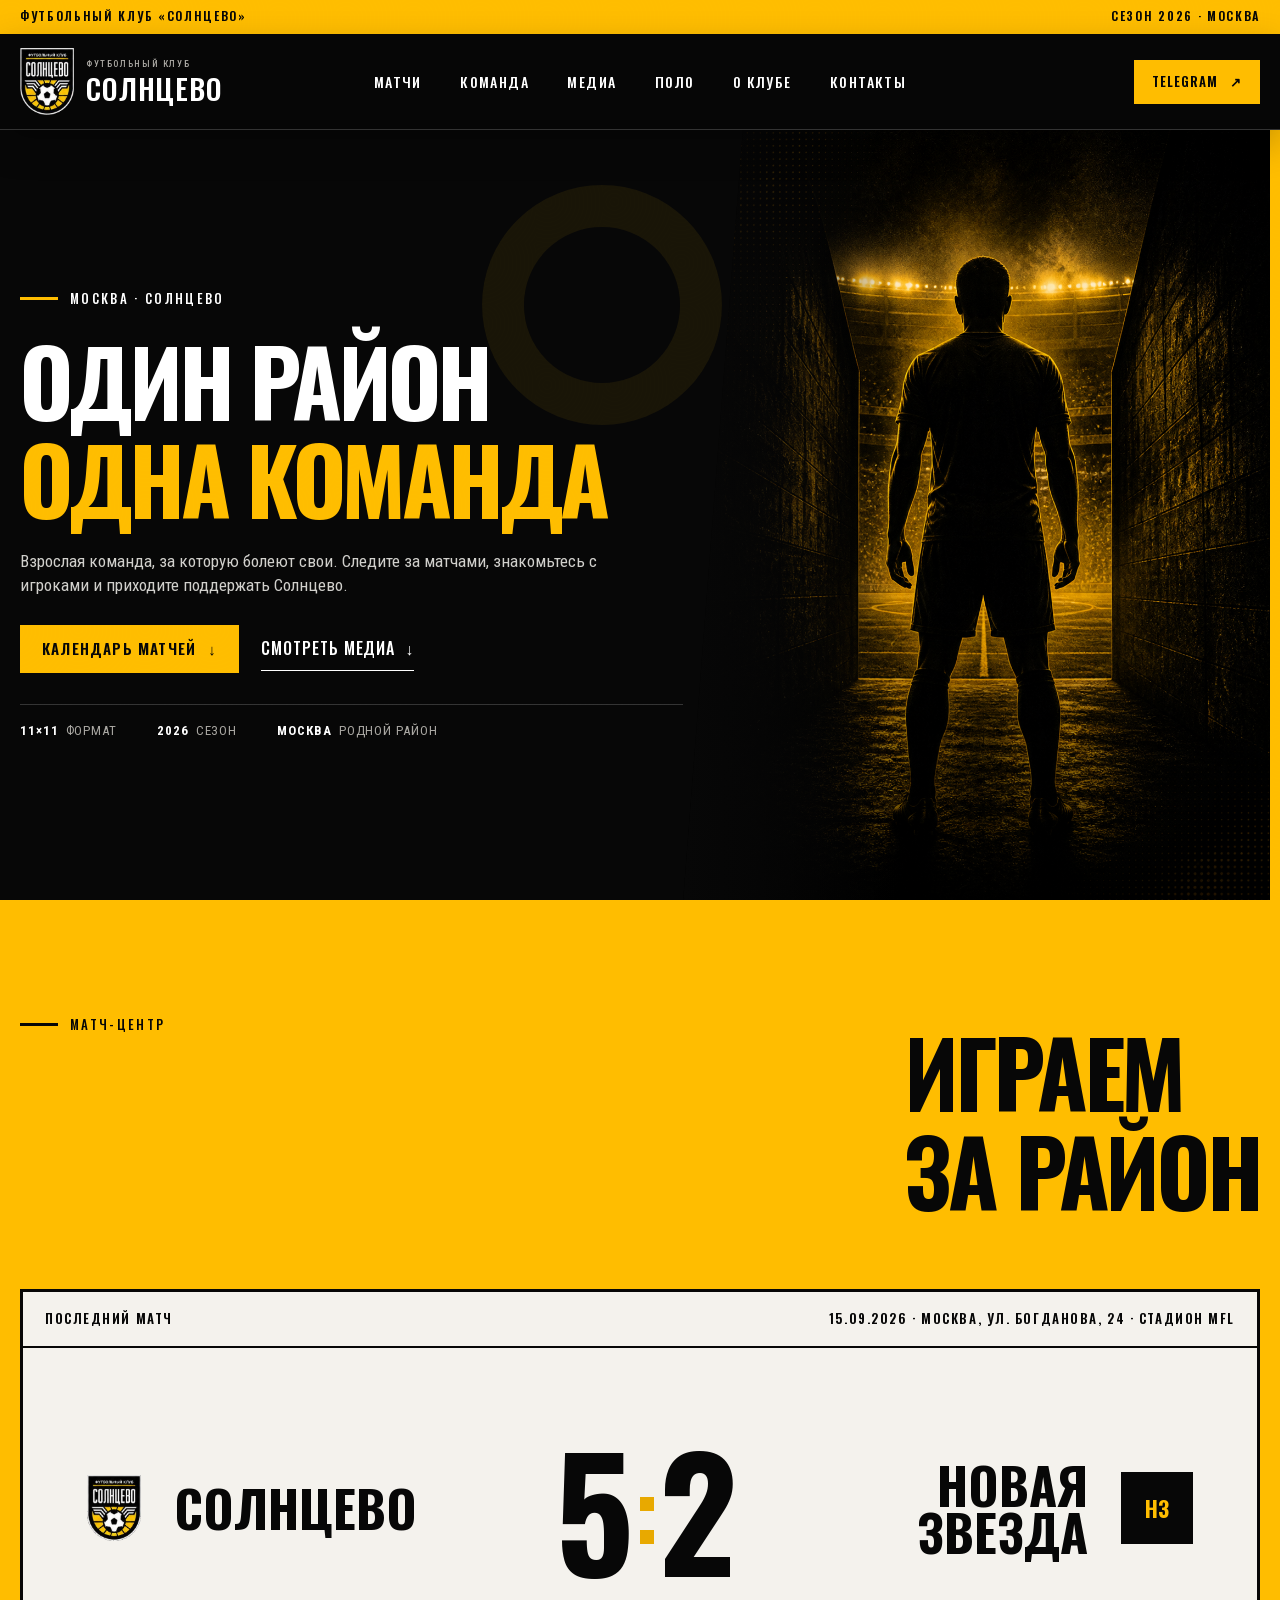
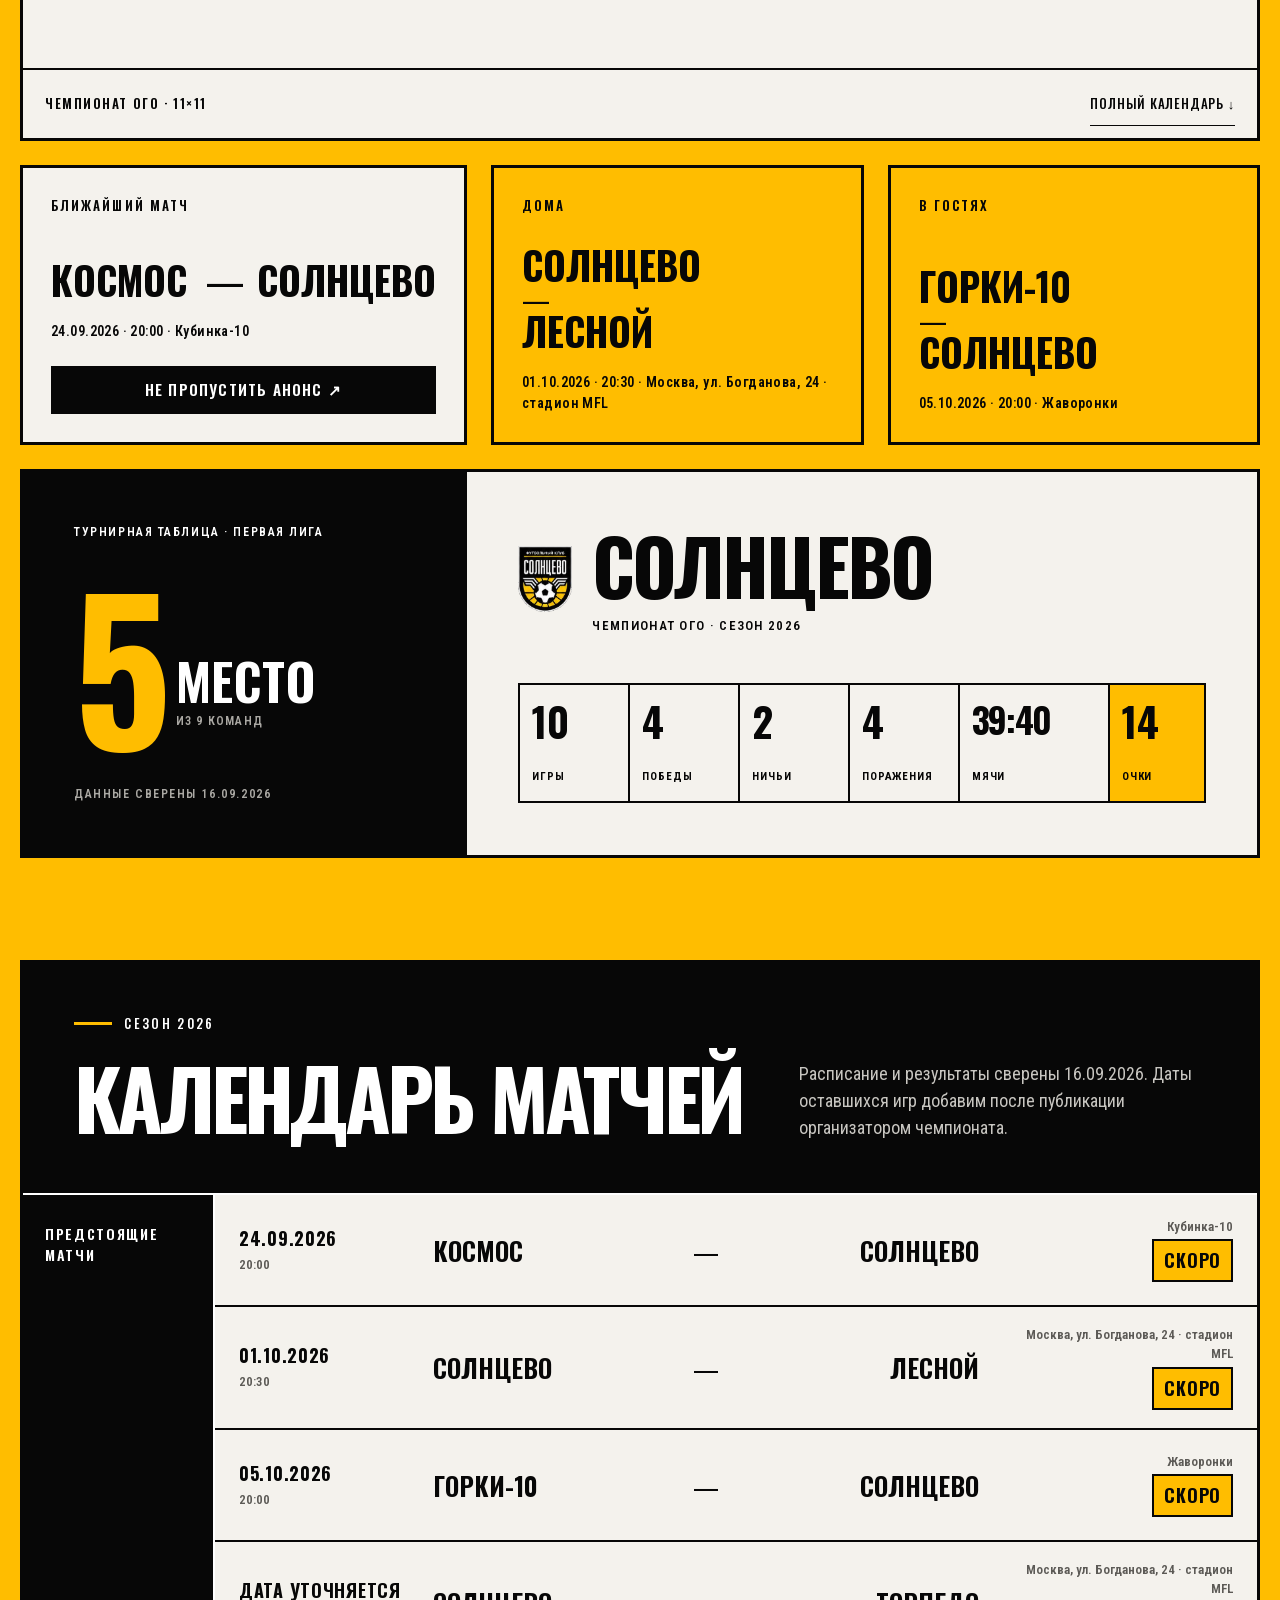
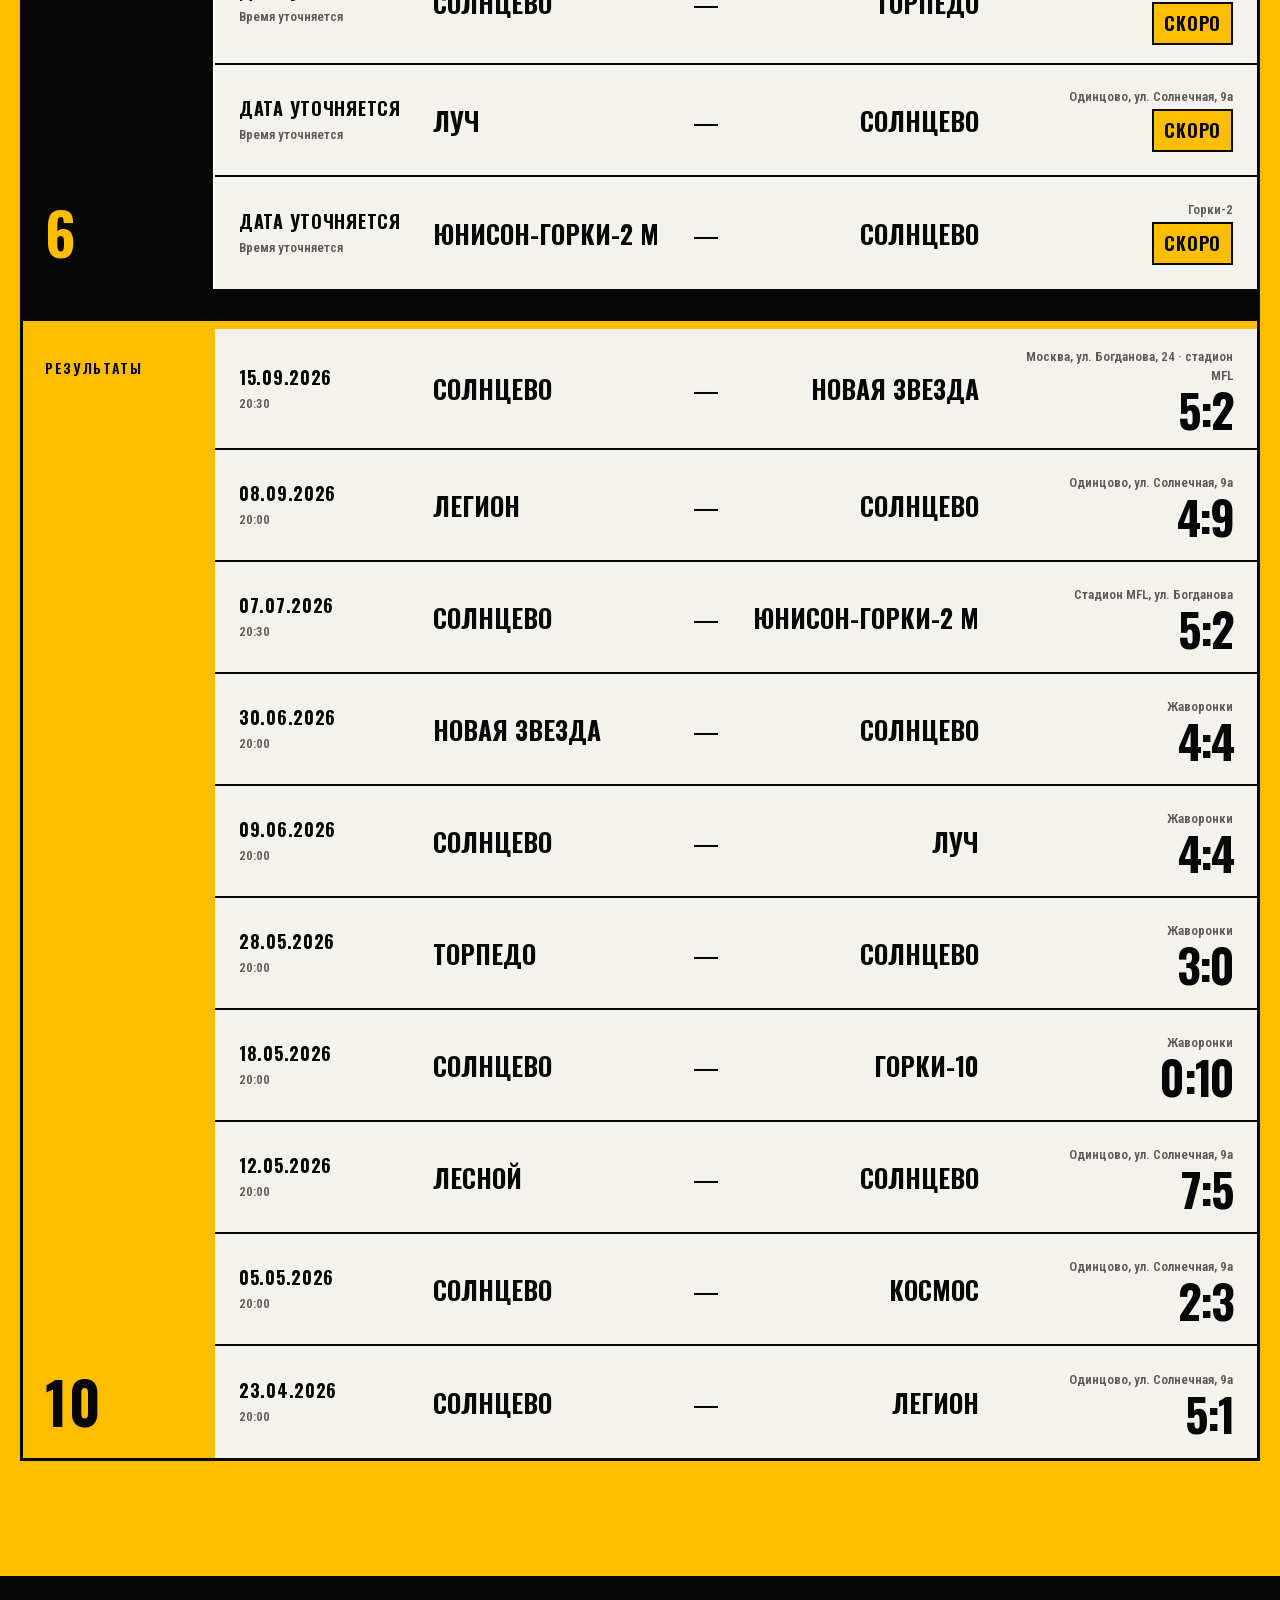
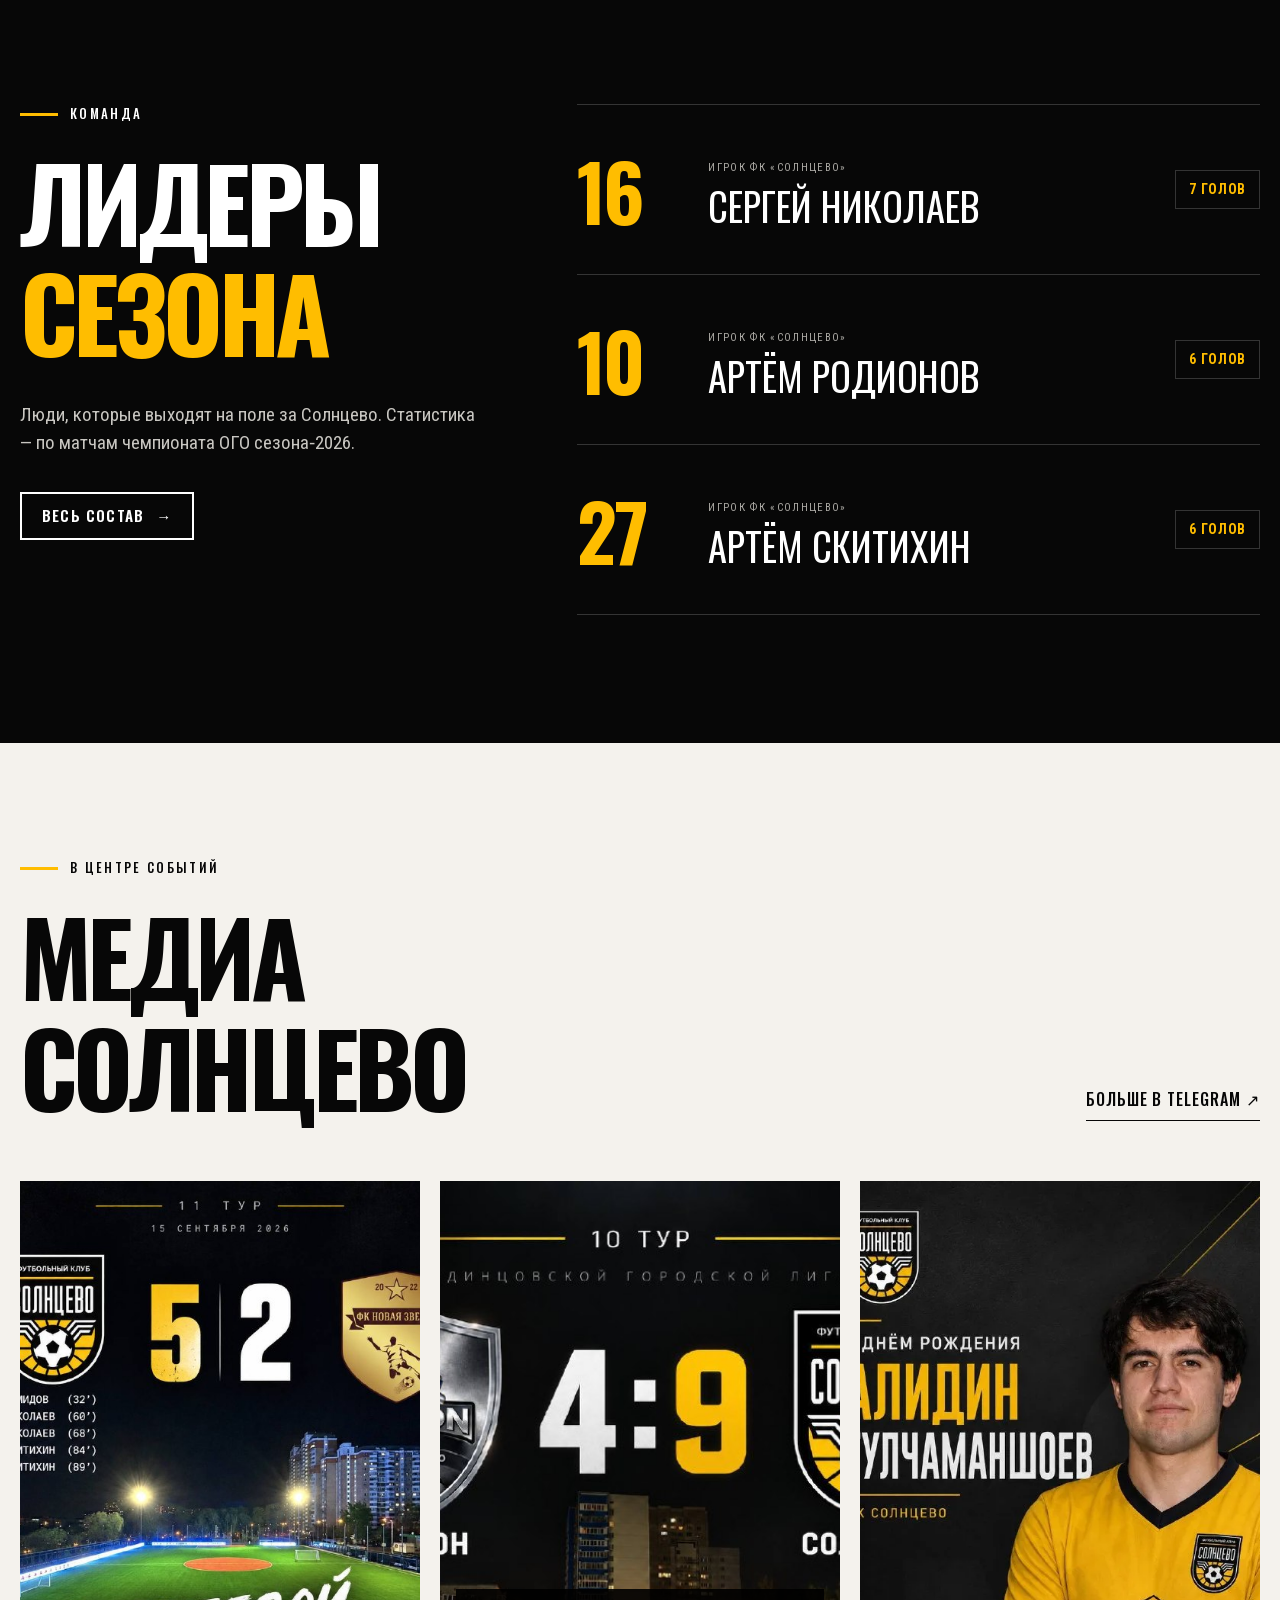
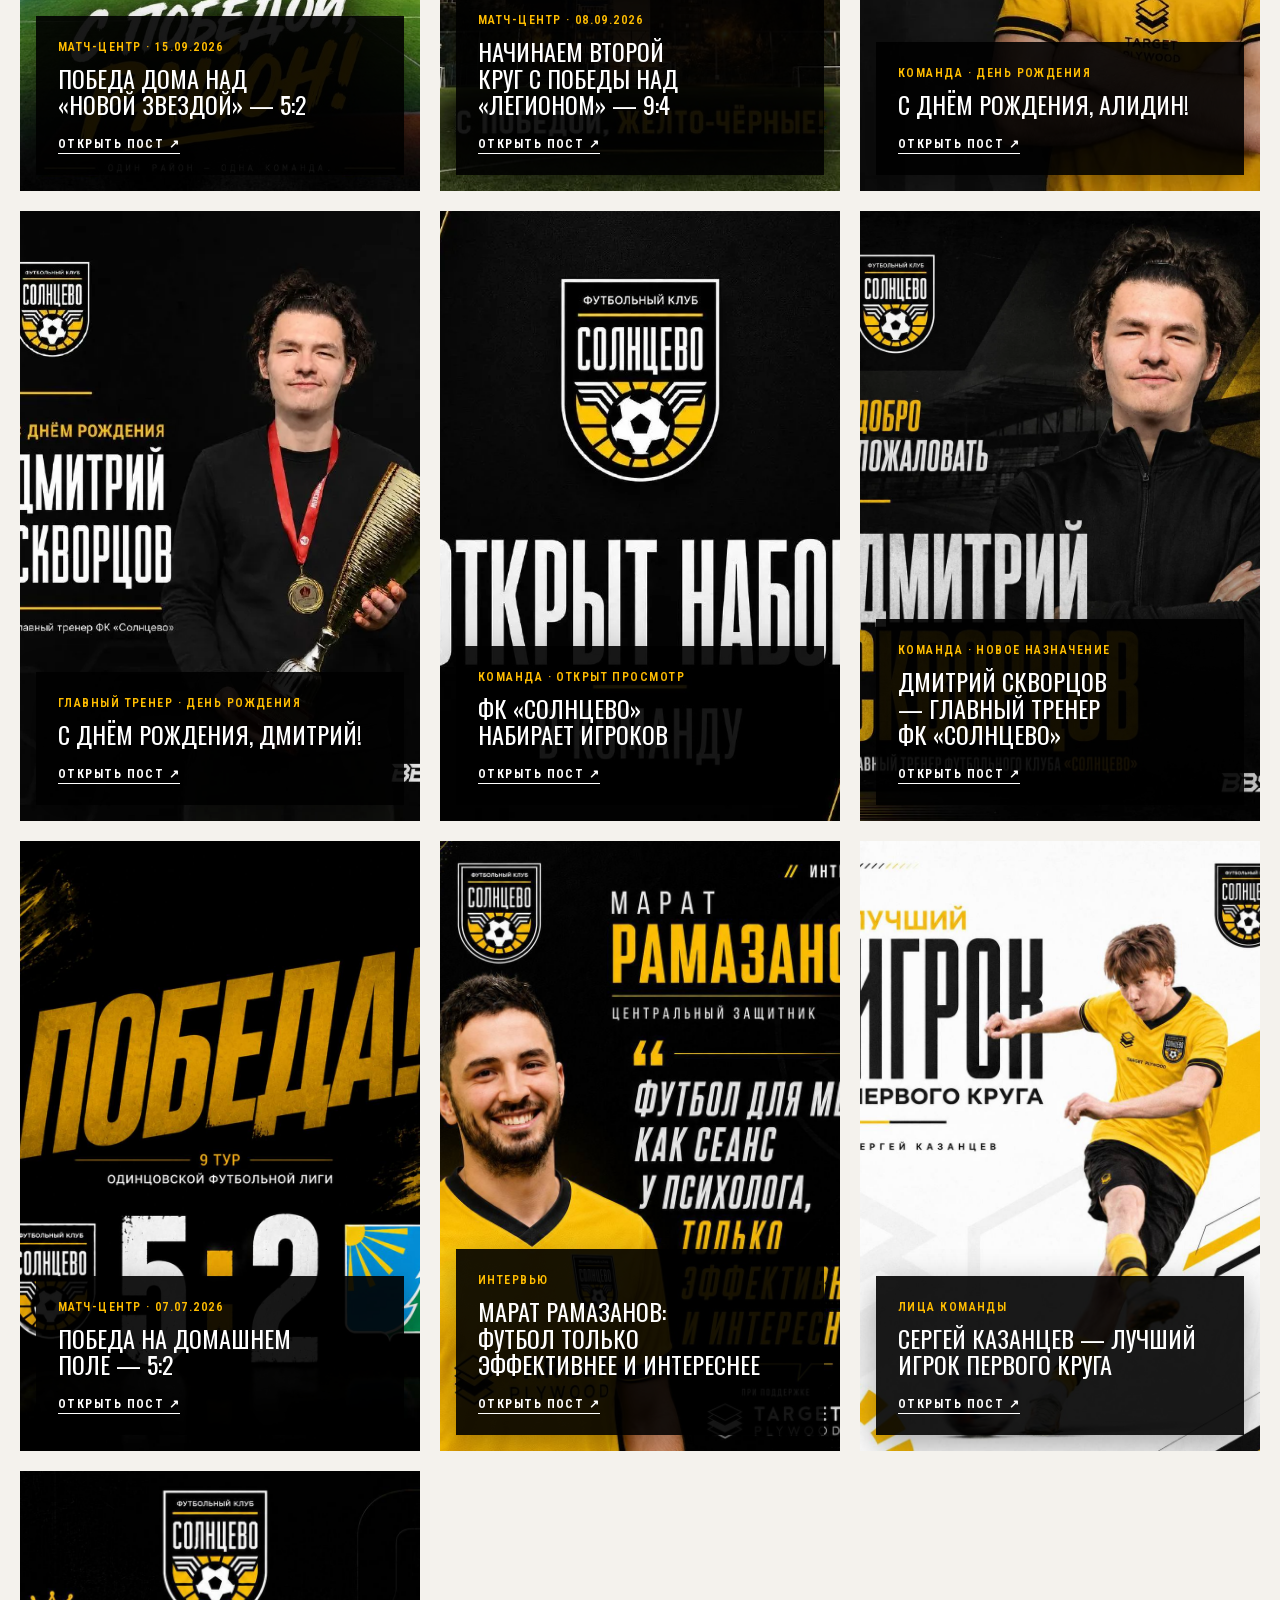
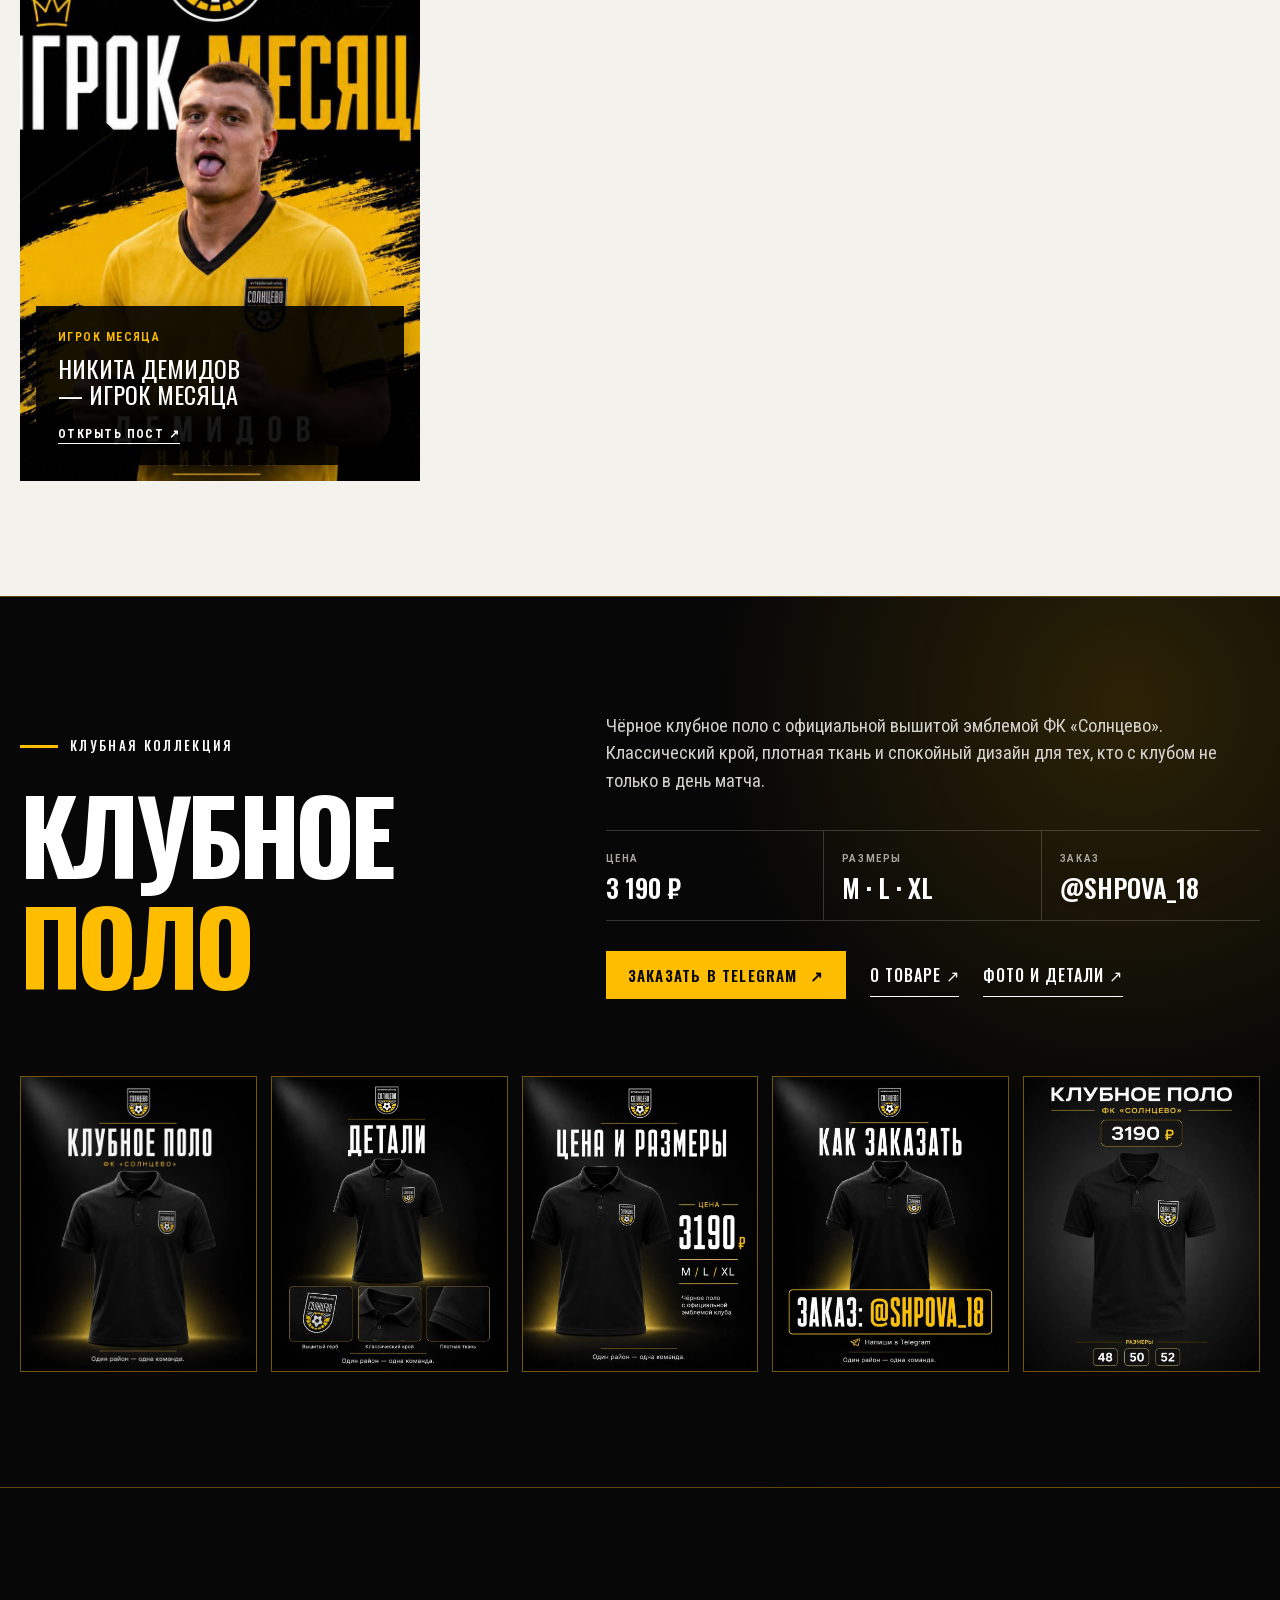
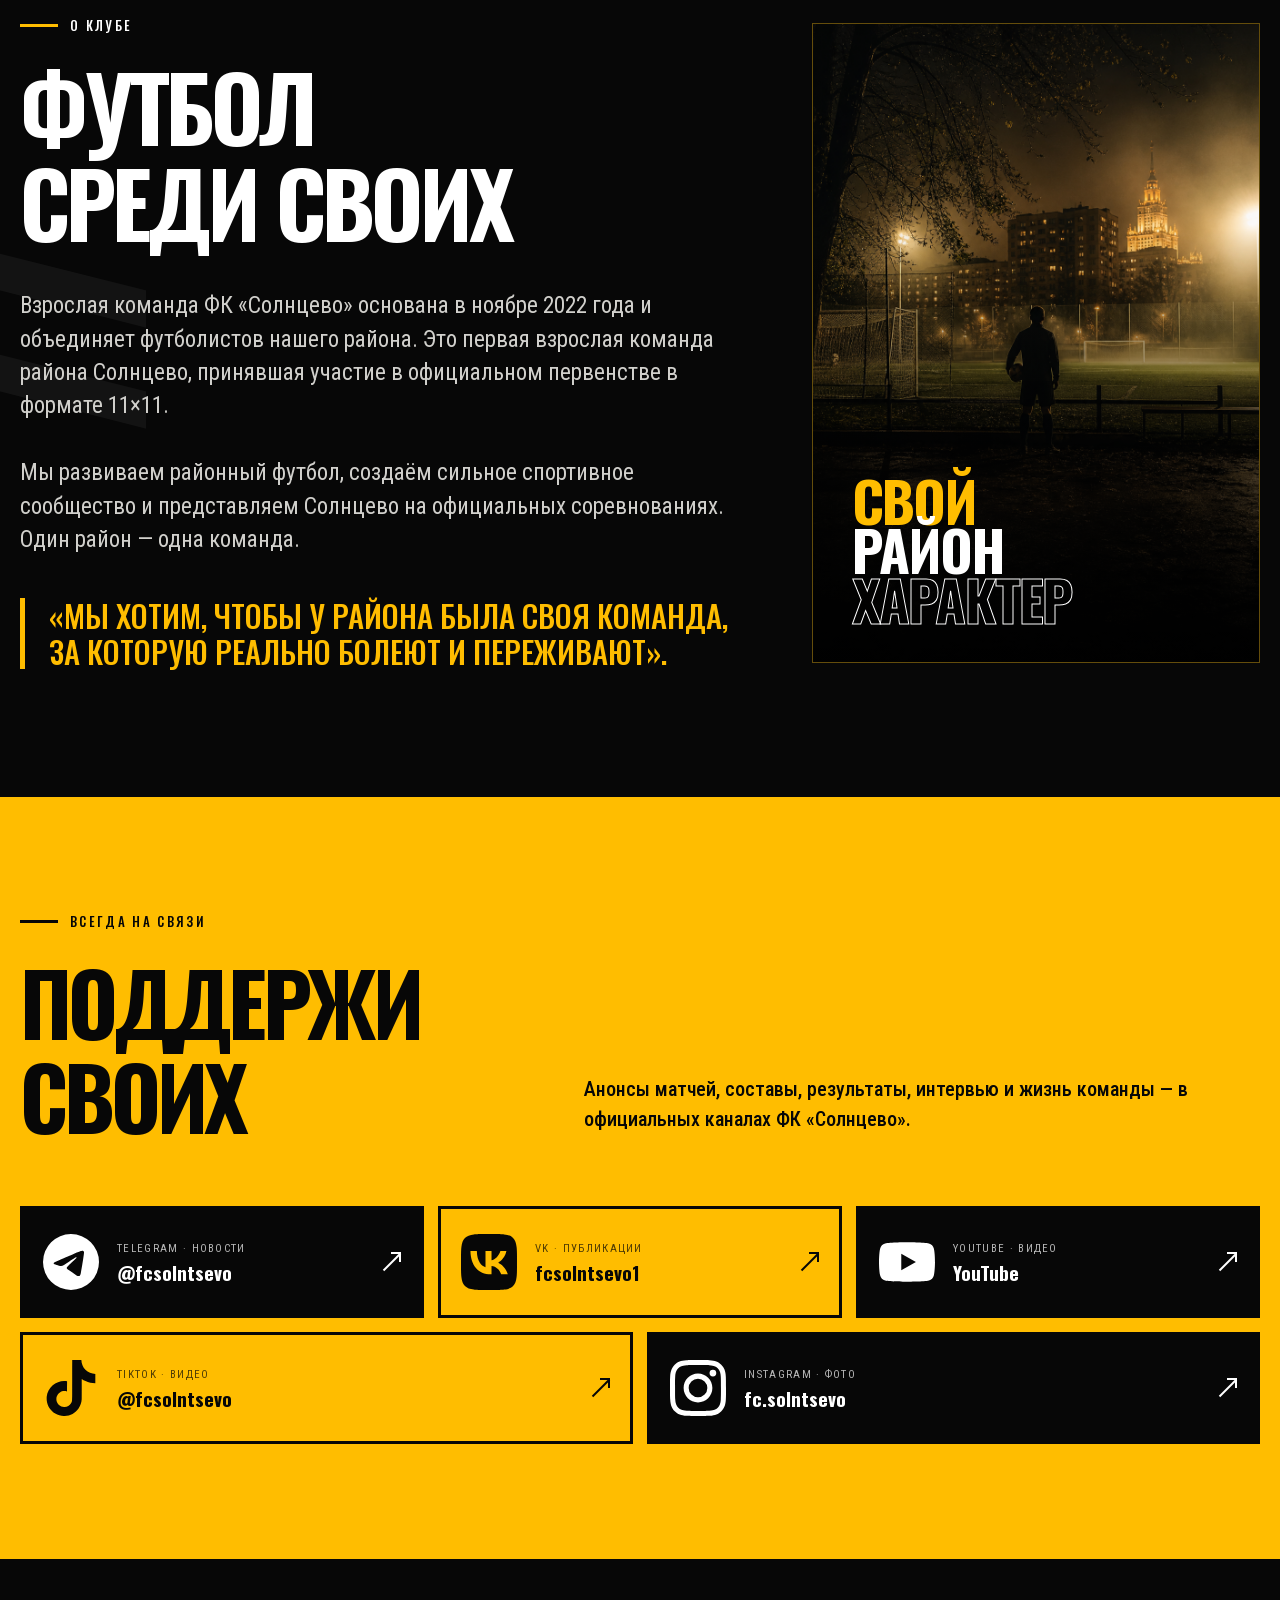
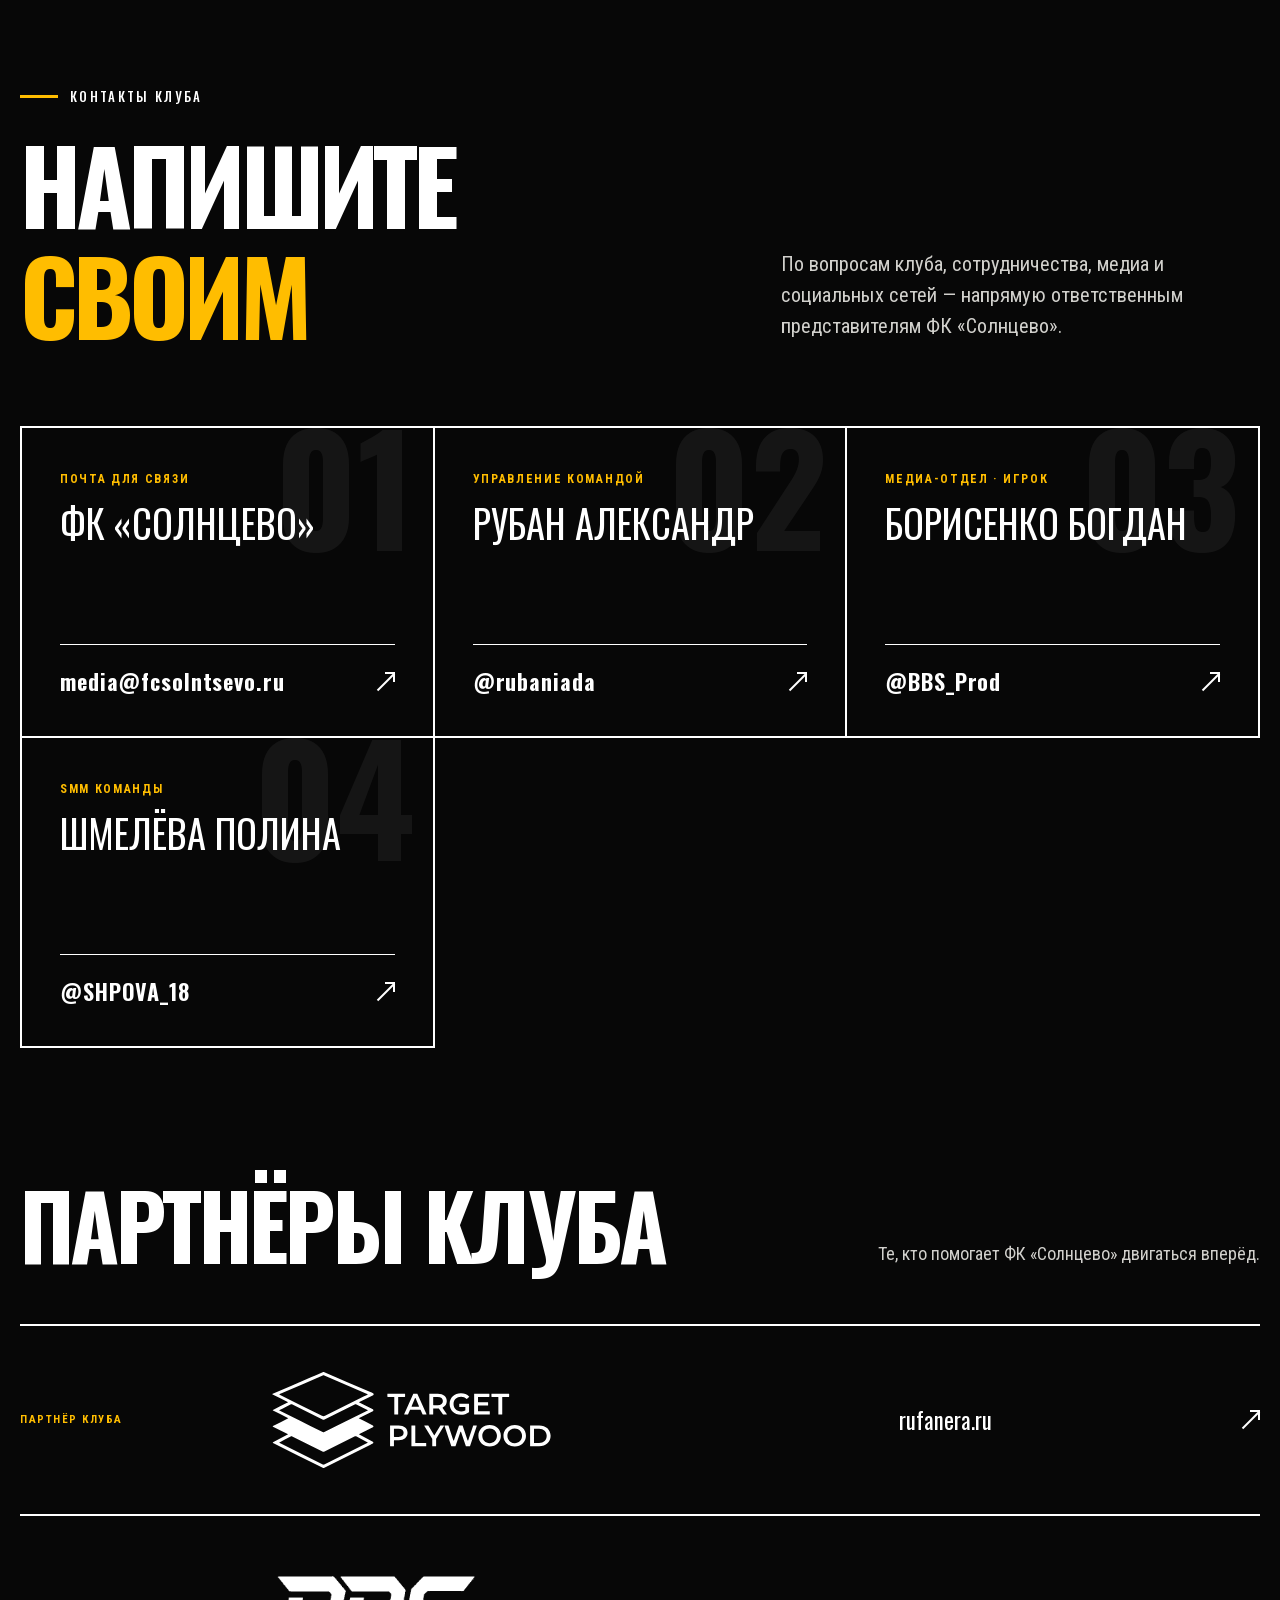
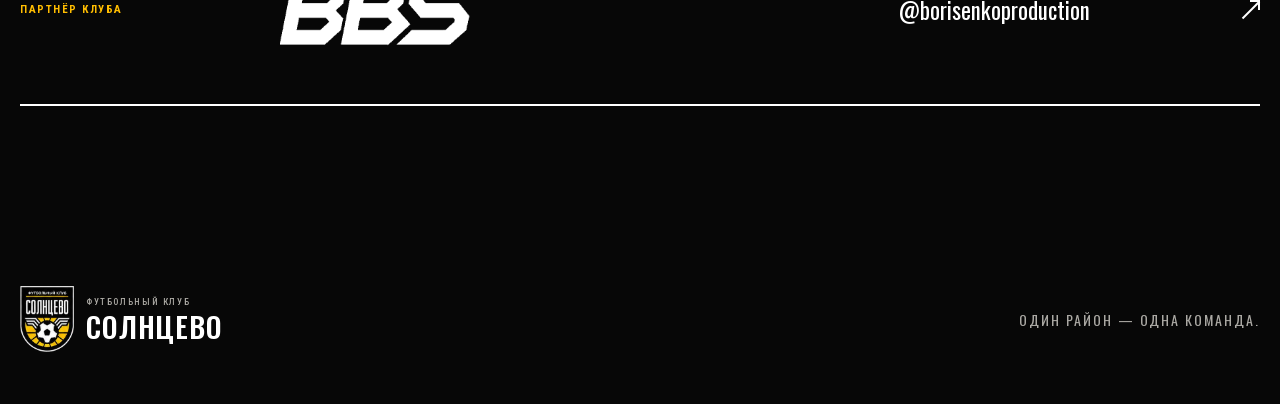
==== index.html @ 4724292c "Update match results and fixtures as of September 16, 2026" ====
<!DOCTYPE html><html lang="ru" style="--font-display:&#x27;Oswald&#x27;, &#x27;Oswald Fallback&#x27;;--font-body:&#x27;Roboto Condensed&#x27;, &#x27;Roboto Condensed Fallback&#x27;"><head><meta charSet="utf-8"/><meta name="viewport" content="width=device-width, initial-scale=1"/><link rel="preload" href="/media/crest.png" as="image"/><link rel="preload" href="/media/partners/rufanera.svg" as="image"/><link rel="preload" href="/media/partners/bbs-production.png" as="image"/><link rel="stylesheet" href="/_next/static/css/index.Bl1WXdkm.css" data-rsc-css-href="/_next/static/css/index.Bl1WXdkm.css" data-precedence="vite-rsc/importer-resources"/><title>ФК Солнцево — официальная взрослая футбольная команда</title><meta name="description" content="Официальный сайт взрослой футбольной команды ФК «Солнцево»: матчи, состав, новости и социальные сети. Клуб основан в 2022 году."/><meta name="keywords" content="ФК Солнцево,футбол Солнцево,футбольный клуб Москва"/><meta property="og:title" content="ФК Солнцево — один район, одна команда"/><meta property="og:description" content="Матчи, состав, новости и жизнь футбольного клуба «Солнцево»."/><meta property="og:url" content="https://fcsolntsevo.ru"/><meta property="og:type" content="website"/><meta property="og:locale" content="ru_RU"/><meta property="og:image" content="https://fcsolntsevo.ru/og.png"/><meta property="og:image:width" content="1672"/><meta property="og:image:height" content="941"/><meta property="og:image:alt" content="ФК Солнцево — один район, одна команда"/><meta name="twitter:card" content="summary_large_image"/><meta name="twitter:title" content="ФК Солнцево — один район, одна команда"/><meta name="twitter:description" content="Матчи, состав, новости и жизнь футбольного клуба «Солнцево»."/><meta name="twitter:image" content="https://fcsolntsevo.ru/og.png"/><link rel="shortcut icon" href="/favicon.ico?v=2"/><link rel="icon" href="/favicon.ico?v=2" sizes="64x64" type="image/x-icon"/><link rel="icon" href="/favicon.png?v=2" sizes="256x256" type="image/png"/><link rel="apple-touch-icon" href="/favicon.png?v=2"/>
<link rel="preload" href="/_next/static/_vinext_fonts/oswald-9e15e75ea3b8/oswald-7e4962c8.woff2" as="font" type="font/woff2" crossorigin />
<link rel="preload" href="/_next/static/_vinext_fonts/oswald-9e15e75ea3b8/oswald-8d143099.woff2" as="font" type="font/woff2" crossorigin />
<link rel="preload" href="/_next/static/_vinext_fonts/roboto-condensed-01ccf8062903/roboto-condensed-82b4d7b0.woff2" as="font" type="font/woff2" crossorigin />
<link rel="preload" href="/_next/static/_vinext_fonts/roboto-condensed-01ccf8062903/roboto-condensed-d2466d84.woff2" as="font" type="font/woff2" crossorigin />
<style data-vinext-fonts>/* cyrillic-ext */
@font-face {
  font-family: 'Oswald';
  font-style: normal;
  font-weight: 400;
  font-display: swap;
  src: url(/_next/static/_vinext_fonts/oswald-9e15e75ea3b8/oswald-a3c0c6f2.woff2) format('woff2');
  unicode-range: U+0460-052F, U+1C80-1C8A, U+20B4, U+2DE0-2DFF, U+A640-A69F, U+FE2E-FE2F;
}
/* cyrillic */
@font-face {
  font-family: 'Oswald';
  font-style: normal;
  font-weight: 400;
  font-display: swap;
  src: url(/_next/static/_vinext_fonts/oswald-9e15e75ea3b8/oswald-7e4962c8.woff2) format('woff2');
  unicode-range: U+0301, U+0400-045F, U+0490-0491, U+04B0-04B1, U+2116;
}
/* vietnamese */
@font-face {
  font-family: 'Oswald';
  font-style: normal;
  font-weight: 400;
  font-display: swap;
  src: url(/_next/static/_vinext_fonts/oswald-9e15e75ea3b8/oswald-81f6d682.woff2) format('woff2');
  unicode-range: U+0102-0103, U+0110-0111, U+0128-0129, U+0168-0169, U+01A0-01A1, U+01AF-01B0, U+0300-0301, U+0303-0304, U+0308-0309, U+0323, U+0329, U+1EA0-1EF9, U+20AB;
}
/* latin-ext */
@font-face {
  font-family: 'Oswald';
  font-style: normal;
  font-weight: 400;
  font-display: swap;
  src: url(/_next/static/_vinext_fonts/oswald-9e15e75ea3b8/oswald-46596c82.woff2) format('woff2');
  unicode-range: U+0100-02BA, U+02BD-02C5, U+02C7-02CC, U+02CE-02D7, U+02DD-02FF, U+0304, U+0308, U+0329, U+1D00-1DBF, U+1E00-1E9F, U+1EF2-1EFF, U+2020, U+20A0-20AB, U+20AD-20C0, U+2113, U+2C60-2C7F, U+A720-A7FF;
}
/* latin */
@font-face {
  font-family: 'Oswald';
  font-style: normal;
  font-weight: 400;
  font-display: swap;
  src: url(/_next/static/_vinext_fonts/oswald-9e15e75ea3b8/oswald-8d143099.woff2) format('woff2');
  unicode-range: U+0000-00FF, U+0131, U+0152-0153, U+02BB-02BC, U+02C6, U+02DA, U+02DC, U+0304, U+0308, U+0329, U+2000-206F, U+20AC, U+2122, U+2191, U+2193, U+2212, U+2215, U+FEFF, U+FFFD;
}
/* cyrillic-ext */
@font-face {
  font-family: 'Oswald';
  font-style: normal;
  font-weight: 500;
  font-display: swap;
  src: url(/_next/static/_vinext_fonts/oswald-9e15e75ea3b8/oswald-a3c0c6f2.woff2) format('woff2');
  unicode-range: U+0460-052F, U+1C80-1C8A, U+20B4, U+2DE0-2DFF, U+A640-A69F, U+FE2E-FE2F;
}
/* cyrillic */
@font-face {
  font-family: 'Oswald';
  font-style: normal;
  font-weight: 500;
  font-display: swap;
  src: url(/_next/static/_vinext_fonts/oswald-9e15e75ea3b8/oswald-7e4962c8.woff2) format('woff2');
  unicode-range: U+0301, U+0400-045F, U+0490-0491, U+04B0-04B1, U+2116;
}
/* vietnamese */
@font-face {
  font-family: 'Oswald';
  font-style: normal;
  font-weight: 500;
  font-display: swap;
  src: url(/_next/static/_vinext_fonts/oswald-9e15e75ea3b8/oswald-81f6d682.woff2) format('woff2');
  unicode-range: U+0102-0103, U+0110-0111, U+0128-0129, U+0168-0169, U+01A0-01A1, U+01AF-01B0, U+0300-0301, U+0303-0304, U+0308-0309, U+0323, U+0329, U+1EA0-1EF9, U+20AB;
}
/* latin-ext */
@font-face {
  font-family: 'Oswald';
  font-style: normal;
  font-weight: 500;
  font-display: swap;
  src: url(/_next/static/_vinext_fonts/oswald-9e15e75ea3b8/oswald-46596c82.woff2) format('woff2');
  unicode-range: U+0100-02BA, U+02BD-02C5, U+02C7-02CC, U+02CE-02D7, U+02DD-02FF, U+0304, U+0308, U+0329, U+1D00-1DBF, U+1E00-1E9F, U+1EF2-1EFF, U+2020, U+20A0-20AB, U+20AD-20C0, U+2113, U+2C60-2C7F, U+A720-A7FF;
}
/* latin */
@font-face {
  font-family: 'Oswald';
  font-style: normal;
  font-weight: 500;
  font-display: swap;
  src: url(/_next/static/_vinext_fonts/oswald-9e15e75ea3b8/oswald-8d143099.woff2) format('woff2');
  unicode-range: U+0000-00FF, U+0131, U+0152-0153, U+02BB-02BC, U+02C6, U+02DA, U+02DC, U+0304, U+0308, U+0329, U+2000-206F, U+20AC, U+2122, U+2191, U+2193, U+2212, U+2215, U+FEFF, U+FFFD;
}
/* cyrillic-ext */
@font-face {
  font-family: 'Oswald';
  font-style: normal;
  font-weight: 600;
  font-display: swap;
  src: url(/_next/static/_vinext_fonts/oswald-9e15e75ea3b8/oswald-a3c0c6f2.woff2) format('woff2');
  unicode-range: U+0460-052F, U+1C80-1C8A, U+20B4, U+2DE0-2DFF, U+A640-A69F, U+FE2E-FE2F;
}
/* cyrillic */
@font-face {
  font-family: 'Oswald';
  font-style: normal;
  font-weight: 600;
  font-display: swap;
  src: url(/_next/static/_vinext_fonts/oswald-9e15e75ea3b8/oswald-7e4962c8.woff2) format('woff2');
  unicode-range: U+0301, U+0400-045F, U+0490-0491, U+04B0-04B1, U+2116;
}
/* vietnamese */
@font-face {
  font-family: 'Oswald';
  font-style: normal;
  font-weight: 600;
  font-display: swap;
  src: url(/_next/static/_vinext_fonts/oswald-9e15e75ea3b8/oswald-81f6d682.woff2) format('woff2');
  unicode-range: U+0102-0103, U+0110-0111, U+0128-0129, U+0168-0169, U+01A0-01A1, U+01AF-01B0, U+0300-0301, U+0303-0304, U+0308-0309, U+0323, U+0329, U+1EA0-1EF9, U+20AB;
}
/* latin-ext */
@font-face {
  font-family: 'Oswald';
  font-style: normal;
  font-weight: 600;
  font-display: swap;
  src: url(/_next/static/_vinext_fonts/oswald-9e15e75ea3b8/oswald-46596c82.woff2) format('woff2');
  unicode-range: U+0100-02BA, U+02BD-02C5, U+02C7-02CC, U+02CE-02D7, U+02DD-02FF, U+0304, U+0308, U+0329, U+1D00-1DBF, U+1E00-1E9F, U+1EF2-1EFF, U+2020, U+20A0-20AB, U+20AD-20C0, U+2113, U+2C60-2C7F, U+A720-A7FF;
}
/* latin */
@font-face {
  font-family: 'Oswald';
  font-style: normal;
  font-weight: 600;
  font-display: swap;
  src: url(/_next/static/_vinext_fonts/oswald-9e15e75ea3b8/oswald-8d143099.woff2) format('woff2');
  unicode-range: U+0000-00FF, U+0131, U+0152-0153, U+02BB-02BC, U+02C6, U+02DA, U+02DC, U+0304, U+0308, U+0329, U+2000-206F, U+20AC, U+2122, U+2191, U+2193, U+2212, U+2215, U+FEFF, U+FFFD;
}
/* cyrillic-ext */
@font-face {
  font-family: 'Oswald';
  font-style: normal;
  font-weight: 700;
  font-display: swap;
  src: url(/_next/static/_vinext_fonts/oswald-9e15e75ea3b8/oswald-a3c0c6f2.woff2) format('woff2');
  unicode-range: U+0460-052F, U+1C80-1C8A, U+20B4, U+2DE0-2DFF, U+A640-A69F, U+FE2E-FE2F;
}
/* cyrillic */
@font-face {
  font-family: 'Oswald';
  font-style: normal;
  font-weight: 700;
  font-display: swap;
  src: url(/_next/static/_vinext_fonts/oswald-9e15e75ea3b8/oswald-7e4962c8.woff2) format('woff2');
  unicode-range: U+0301, U+0400-045F, U+0490-0491, U+04B0-04B1, U+2116;
}
/* vietnamese */
@font-face {
  font-family: 'Oswald';
  font-style: normal;
  font-weight: 700;
  font-display: swap;
  src: url(/_next/static/_vinext_fonts/oswald-9e15e75ea3b8/oswald-81f6d682.woff2) format('woff2');
  unicode-range: U+0102-0103, U+0110-0111, U+0128-0129, U+0168-0169, U+01A0-01A1, U+01AF-01B0, U+0300-0301, U+0303-0304, U+0308-0309, U+0323, U+0329, U+1EA0-1EF9, U+20AB;
}
/* latin-ext */
@font-face {
  font-family: 'Oswald';
  font-style: normal;
  font-weight: 700;
  font-display: swap;
  src: url(/_next/static/_vinext_fonts/oswald-9e15e75ea3b8/oswald-46596c82.woff2) format('woff2');
  unicode-range: U+0100-02BA, U+02BD-02C5, U+02C7-02CC, U+02CE-02D7, U+02DD-02FF, U+0304, U+0308, U+0329, U+1D00-1DBF, U+1E00-1E9F, U+1EF2-1EFF, U+2020, U+20A0-20AB, U+20AD-20C0, U+2113, U+2C60-2C7F, U+A720-A7FF;
}
/* latin */
@font-face {
  font-family: 'Oswald';
  font-style: normal;
  font-weight: 700;
  font-display: swap;
  src: url(/_next/static/_vinext_fonts/oswald-9e15e75ea3b8/oswald-8d143099.woff2) format('woff2');
  unicode-range: U+0000-00FF, U+0131, U+0152-0153, U+02BB-02BC, U+02C6, U+02DA, U+02DC, U+0304, U+0308, U+0329, U+2000-206F, U+20AC, U+2122, U+2191, U+2193, U+2212, U+2215, U+FEFF, U+FFFD;
}

@font-face {
  font-family: 'Oswald Fallback';
  src: local("Arial");
  ascent-override: 146.51%;
  descent-override: 35.49%;
  line-gap-override: 0.00%;
  size-adjust: 81.43%;
}

.__font_oswald_0mwxbx0 { font-family: 'Oswald', 'Oswald Fallback'; font-style: normal; }

.__variable_oswald_0mwxbx0 { --font-display: 'Oswald', 'Oswald Fallback'; }

/* cyrillic-ext */
@font-face {
  font-family: 'Roboto Condensed';
  font-style: normal;
  font-weight: 300;
  font-display: swap;
  src: url(/_next/static/_vinext_fonts/roboto-condensed-01ccf8062903/roboto-condensed-76e5366d.woff2) format('woff2');
  unicode-range: U+0460-052F, U+1C80-1C8A, U+20B4, U+2DE0-2DFF, U+A640-A69F, U+FE2E-FE2F;
}
/* cyrillic */
@font-face {
  font-family: 'Roboto Condensed';
  font-style: normal;
  font-weight: 300;
  font-display: swap;
  src: url(/_next/static/_vinext_fonts/roboto-condensed-01ccf8062903/roboto-condensed-82b4d7b0.woff2) format('woff2');
  unicode-range: U+0301, U+0400-045F, U+0490-0491, U+04B0-04B1, U+2116;
}
/* greek-ext */
@font-face {
  font-family: 'Roboto Condensed';
  font-style: normal;
  font-weight: 300;
  font-display: swap;
  src: url(/_next/static/_vinext_fonts/roboto-condensed-01ccf8062903/roboto-condensed-6f3c1211.woff2) format('woff2');
  unicode-range: U+1F00-1FFF;
}
/* greek */
@font-face {
  font-family: 'Roboto Condensed';
  font-style: normal;
  font-weight: 300;
  font-display: swap;
  src: url(/_next/static/_vinext_fonts/roboto-condensed-01ccf8062903/roboto-condensed-478de4c9.woff2) format('woff2');
  unicode-range: U+0370-0377, U+037A-037F, U+0384-038A, U+038C, U+038E-03A1, U+03A3-03FF;
}
/* vietnamese */
@font-face {
  font-family: 'Roboto Condensed';
  font-style: normal;
  font-weight: 300;
  font-display: swap;
  src: url(/_next/static/_vinext_fonts/roboto-condensed-01ccf8062903/roboto-condensed-15aca7da.woff2) format('woff2');
  unicode-range: U+0102-0103, U+0110-0111, U+0128-0129, U+0168-0169, U+01A0-01A1, U+01AF-01B0, U+0300-0301, U+0303-0304, U+0308-0309, U+0323, U+0329, U+1EA0-1EF9, U+20AB;
}
/* latin-ext */
@font-face {
  font-family: 'Roboto Condensed';
  font-style: normal;
  font-weight: 300;
  font-display: swap;
  src: url(/_next/static/_vinext_fonts/roboto-condensed-01ccf8062903/roboto-condensed-53148d50.woff2) format('woff2');
  unicode-range: U+0100-02BA, U+02BD-02C5, U+02C7-02CC, U+02CE-02D7, U+02DD-02FF, U+0304, U+0308, U+0329, U+1D00-1DBF, U+1E00-1E9F, U+1EF2-1EFF, U+2020, U+20A0-20AB, U+20AD-20C0, U+2113, U+2C60-2C7F, U+A720-A7FF;
}
/* latin */
@font-face {
  font-family: 'Roboto Condensed';
  font-style: normal;
  font-weight: 300;
  font-display: swap;
  src: url(/_next/static/_vinext_fonts/roboto-condensed-01ccf8062903/roboto-condensed-d2466d84.woff2) format('woff2');
  unicode-range: U+0000-00FF, U+0131, U+0152-0153, U+02BB-02BC, U+02C6, U+02DA, U+02DC, U+0304, U+0308, U+0329, U+2000-206F, U+20AC, U+2122, U+2191, U+2193, U+2212, U+2215, U+FEFF, U+FFFD;
}
/* cyrillic-ext */
@font-face {
  font-family: 'Roboto Condensed';
  font-style: normal;
  font-weight: 400;
  font-display: swap;
  src: url(/_next/static/_vinext_fonts/roboto-condensed-01ccf8062903/roboto-condensed-76e5366d.woff2) format('woff2');
  unicode-range: U+0460-052F, U+1C80-1C8A, U+20B4, U+2DE0-2DFF, U+A640-A69F, U+FE2E-FE2F;
}
/* cyrillic */
@font-face {
  font-family: 'Roboto Condensed';
  font-style: normal;
  font-weight: 400;
  font-display: swap;
  src: url(/_next/static/_vinext_fonts/roboto-condensed-01ccf8062903/roboto-condensed-82b4d7b0.woff2) format('woff2');
  unicode-range: U+0301, U+0400-045F, U+0490-0491, U+04B0-04B1, U+2116;
}
/* greek-ext */
@font-face {
  font-family: 'Roboto Condensed';
  font-style: normal;
  font-weight: 400;
  font-display: swap;
  src: url(/_next/static/_vinext_fonts/roboto-condensed-01ccf8062903/roboto-condensed-6f3c1211.woff2) format('woff2');
  unicode-range: U+1F00-1FFF;
}
/* greek */
@font-face {
  font-family: 'Roboto Condensed';
  font-style: normal;
  font-weight: 400;
  font-display: swap;
  src: url(/_next/static/_vinext_fonts/roboto-condensed-01ccf8062903/roboto-condensed-478de4c9.woff2) format('woff2');
  unicode-range: U+0370-0377, U+037A-037F, U+0384-038A, U+038C, U+038E-03A1, U+03A3-03FF;
}
/* vietnamese */
@font-face {
  font-family: 'Roboto Condensed';
  font-style: normal;
  font-weight: 400;
  font-display: swap;
  src: url(/_next/static/_vinext_fonts/roboto-condensed-01ccf8062903/roboto-condensed-15aca7da.woff2) format('woff2');
  unicode-range: U+0102-0103, U+0110-0111, U+0128-0129, U+0168-0169, U+01A0-01A1, U+01AF-01B0, U+0300-0301, U+0303-0304, U+0308-0309, U+0323, U+0329, U+1EA0-1EF9, U+20AB;
}
/* latin-ext */
@font-face {
  font-family: 'Roboto Condensed';
  font-style: normal;
  font-weight: 400;
  font-display: swap;
  src: url(/_next/static/_vinext_fonts/roboto-condensed-01ccf8062903/roboto-condensed-53148d50.woff2) format('woff2');
  unicode-range: U+0100-02BA, U+02BD-02C5, U+02C7-02CC, U+02CE-02D7, U+02DD-02FF, U+0304, U+0308, U+0329, U+1D00-1DBF, U+1E00-1E9F, U+1EF2-1EFF, U+2020, U+20A0-20AB, U+20AD-20C0, U+2113, U+2C60-2C7F, U+A720-A7FF;
}
/* latin */
@font-face {
  font-family: 'Roboto Condensed';
  font-style: normal;
  font-weight: 400;
  font-display: swap;
  src: url(/_next/static/_vinext_fonts/roboto-condensed-01ccf8062903/roboto-condensed-d2466d84.woff2) format('woff2');
  unicode-range: U+0000-00FF, U+0131, U+0152-0153, U+02BB-02BC, U+02C6, U+02DA, U+02DC, U+0304, U+0308, U+0329, U+2000-206F, U+20AC, U+2122, U+2191, U+2193, U+2212, U+2215, U+FEFF, U+FFFD;
}
/* cyrillic-ext */
@font-face {
  font-family: 'Roboto Condensed';
  font-style: normal;
  font-weight: 500;
  font-display: swap;
  src: url(/_next/static/_vinext_fonts/roboto-condensed-01ccf8062903/roboto-condensed-76e5366d.woff2) format('woff2');
  unicode-range: U+0460-052F, U+1C80-1C8A, U+20B4, U+2DE0-2DFF, U+A640-A69F, U+FE2E-FE2F;
}
/* cyrillic */
@font-face {
  font-family: 'Roboto Condensed';
  font-style: normal;
  font-weight: 500;
  font-display: swap;
  src: url(/_next/static/_vinext_fonts/roboto-condensed-01ccf8062903/roboto-condensed-82b4d7b0.woff2) format('woff2');
  unicode-range: U+0301, U+0400-045F, U+0490-0491, U+04B0-04B1, U+2116;
}
/* greek-ext */
@font-face {
  font-family: 'Roboto Condensed';
  font-style: normal;
  font-weight: 500;
  font-display: swap;
  src: url(/_next/static/_vinext_fonts/roboto-condensed-01ccf8062903/roboto-condensed-6f3c1211.woff2) format('woff2');
  unicode-range: U+1F00-1FFF;
}
/* greek */
@font-face {
  font-family: 'Roboto Condensed';
  font-style: normal;
  font-weight: 500;
  font-display: swap;
  src: url(/_next/static/_vinext_fonts/roboto-condensed-01ccf8062903/roboto-condensed-478de4c9.woff2) format('woff2');
  unicode-range: U+0370-0377, U+037A-037F, U+0384-038A, U+038C, U+038E-03A1, U+03A3-03FF;
}
/* vietnamese */
@font-face {
  font-family: 'Roboto Condensed';
  font-style: normal;
  font-weight: 500;
  font-display: swap;
  src: url(/_next/static/_vinext_fonts/roboto-condensed-01ccf8062903/roboto-condensed-15aca7da.woff2) format('woff2');
  unicode-range: U+0102-0103, U+0110-0111, U+0128-0129, U+0168-0169, U+01A0-01A1, U+01AF-01B0, U+0300-0301, U+0303-0304, U+0308-0309, U+0323, U+0329, U+1EA0-1EF9, U+20AB;
}
/* latin-ext */
@font-face {
  font-family: 'Roboto Condensed';
  font-style: normal;
  font-weight: 500;
  font-display: swap;
  src: url(/_next/static/_vinext_fonts/roboto-condensed-01ccf8062903/roboto-condensed-53148d50.woff2) format('woff2');
  unicode-range: U+0100-02BA, U+02BD-02C5, U+02C7-02CC, U+02CE-02D7, U+02DD-02FF, U+0304, U+0308, U+0329, U+1D00-1DBF, U+1E00-1E9F, U+1EF2-1EFF, U+2020, U+20A0-20AB, U+20AD-20C0, U+2113, U+2C60-2C7F, U+A720-A7FF;
}
/* latin */
@font-face {
  font-family: 'Roboto Condensed';
  font-style: normal;
  font-weight: 500;
  font-display: swap;
  src: url(/_next/static/_vinext_fonts/roboto-condensed-01ccf8062903/roboto-condensed-d2466d84.woff2) format('woff2');
  unicode-range: U+0000-00FF, U+0131, U+0152-0153, U+02BB-02BC, U+02C6, U+02DA, U+02DC, U+0304, U+0308, U+0329, U+2000-206F, U+20AC, U+2122, U+2191, U+2193, U+2212, U+2215, U+FEFF, U+FFFD;
}
/* cyrillic-ext */
@font-face {
  font-family: 'Roboto Condensed';
  font-style: normal;
  font-weight: 600;
  font-display: swap;
  src: url(/_next/static/_vinext_fonts/roboto-condensed-01ccf8062903/roboto-condensed-76e5366d.woff2) format('woff2');
  unicode-range: U+0460-052F, U+1C80-1C8A, U+20B4, U+2DE0-2DFF, U+A640-A69F, U+FE2E-FE2F;
}
/* cyrillic */
@font-face {
  font-family: 'Roboto Condensed';
  font-style: normal;
  font-weight: 600;
  font-display: swap;
  src: url(/_next/static/_vinext_fonts/roboto-condensed-01ccf8062903/roboto-condensed-82b4d7b0.woff2) format('woff2');
  unicode-range: U+0301, U+0400-045F, U+0490-0491, U+04B0-04B1, U+2116;
}
/* greek-ext */
@font-face {
  font-family: 'Roboto Condensed';
  font-style: normal;
  font-weight: 600;
  font-display: swap;
  src: url(/_next/static/_vinext_fonts/roboto-condensed-01ccf8062903/roboto-condensed-6f3c1211.woff2) format('woff2');
  unicode-range: U+1F00-1FFF;
}
/* greek */
@font-face {
  font-family: 'Roboto Condensed';
  font-style: normal;
  font-weight: 600;
  font-display: swap;
  src: url(/_next/static/_vinext_fonts/roboto-condensed-01ccf8062903/roboto-condensed-478de4c9.woff2) format('woff2');
  unicode-range: U+0370-0377, U+037A-037F, U+0384-038A, U+038C, U+038E-03A1, U+03A3-03FF;
}
/* vietnamese */
@font-face {
  font-family: 'Roboto Condensed';
  font-style: normal;
  font-weight: 600;
  font-display: swap;
  src: url(/_next/static/_vinext_fonts/roboto-condensed-01ccf8062903/roboto-condensed-15aca7da.woff2) format('woff2');
  unicode-range: U+0102-0103, U+0110-0111, U+0128-0129, U+0168-0169, U+01A0-01A1, U+01AF-01B0, U+0300-0301, U+0303-0304, U+0308-0309, U+0323, U+0329, U+1EA0-1EF9, U+20AB;
}
/* latin-ext */
@font-face {
  font-family: 'Roboto Condensed';
  font-style: normal;
  font-weight: 600;
  font-display: swap;
  src: url(/_next/static/_vinext_fonts/roboto-condensed-01ccf8062903/roboto-condensed-53148d50.woff2) format('woff2');
  unicode-range: U+0100-02BA, U+02BD-02C5, U+02C7-02CC, U+02CE-02D7, U+02DD-02FF, U+0304, U+0308, U+0329, U+1D00-1DBF, U+1E00-1E9F, U+1EF2-1EFF, U+2020, U+20A0-20AB, U+20AD-20C0, U+2113, U+2C60-2C7F, U+A720-A7FF;
}
/* latin */
@font-face {
  font-family: 'Roboto Condensed';
  font-style: normal;
  font-weight: 600;
  font-display: swap;
  src: url(/_next/static/_vinext_fonts/roboto-condensed-01ccf8062903/roboto-condensed-d2466d84.woff2) format('woff2');
  unicode-range: U+0000-00FF, U+0131, U+0152-0153, U+02BB-02BC, U+02C6, U+02DA, U+02DC, U+0304, U+0308, U+0329, U+2000-206F, U+20AC, U+2122, U+2191, U+2193, U+2212, U+2215, U+FEFF, U+FFFD;
}
/* cyrillic-ext */
@font-face {
  font-family: 'Roboto Condensed';
  font-style: normal;
  font-weight: 700;
  font-display: swap;
  src: url(/_next/static/_vinext_fonts/roboto-condensed-01ccf8062903/roboto-condensed-76e5366d.woff2) format('woff2');
  unicode-range: U+0460-052F, U+1C80-1C8A, U+20B4, U+2DE0-2DFF, U+A640-A69F, U+FE2E-FE2F;
}
/* cyrillic */
@font-face {
  font-family: 'Roboto Condensed';
  font-style: normal;
  font-weight: 700;
  font-display: swap;
  src: url(/_next/static/_vinext_fonts/roboto-condensed-01ccf8062903/roboto-condensed-82b4d7b0.woff2) format('woff2');
  unicode-range: U+0301, U+0400-045F, U+0490-0491, U+04B0-04B1, U+2116;
}
/* greek-ext */
@font-face {
  font-family: 'Roboto Condensed';
  font-style: normal;
  font-weight: 700;
  font-display: swap;
  src: url(/_next/static/_vinext_fonts/roboto-condensed-01ccf8062903/roboto-condensed-6f3c1211.woff2) format('woff2');
  unicode-range: U+1F00-1FFF;
}
/* greek */
@font-face {
  font-family: 'Roboto Condensed';
  font-style: normal;
  font-weight: 700;
  font-display: swap;
  src: url(/_next/static/_vinext_fonts/roboto-condensed-01ccf8062903/roboto-condensed-478de4c9.woff2) format('woff2');
  unicode-range: U+0370-0377, U+037A-037F, U+0384-038A, U+038C, U+038E-03A1, U+03A3-03FF;
}
/* vietnamese */
@font-face {
  font-family: 'Roboto Condensed';
  font-style: normal;
  font-weight: 700;
  font-display: swap;
  src: url(/_next/static/_vinext_fonts/roboto-condensed-01ccf8062903/roboto-condensed-15aca7da.woff2) format('woff2');
  unicode-range: U+0102-0103, U+0110-0111, U+0128-0129, U+0168-0169, U+01A0-01A1, U+01AF-01B0, U+0300-0301, U+0303-0304, U+0308-0309, U+0323, U+0329, U+1EA0-1EF9, U+20AB;
}
/* latin-ext */
@font-face {
  font-family: 'Roboto Condensed';
  font-style: normal;
  font-weight: 700;
  font-display: swap;
  src: url(/_next/static/_vinext_fonts/roboto-condensed-01ccf8062903/roboto-condensed-53148d50.woff2) format('woff2');
  unicode-range: U+0100-02BA, U+02BD-02C5, U+02C7-02CC, U+02CE-02D7, U+02DD-02FF, U+0304, U+0308, U+0329, U+1D00-1DBF, U+1E00-1E9F, U+1EF2-1EFF, U+2020, U+20A0-20AB, U+20AD-20C0, U+2113, U+2C60-2C7F, U+A720-A7FF;
}
/* latin */
@font-face {
  font-family: 'Roboto Condensed';
  font-style: normal;
  font-weight: 700;
  font-display: swap;
  src: url(/_next/static/_vinext_fonts/roboto-condensed-01ccf8062903/roboto-condensed-d2466d84.woff2) format('woff2');
  unicode-range: U+0000-00FF, U+0131, U+0152-0153, U+02BB-02BC, U+02C6, U+02DA, U+02DC, U+0304, U+0308, U+0329, U+2000-206F, U+20AC, U+2122, U+2191, U+2193, U+2212, U+2215, U+FEFF, U+FFFD;
}

@font-face {
  font-family: 'Roboto Condensed Fallback';
  src: local("Arial");
  ascent-override: 104.44%;
  descent-override: 27.48%;
  line-gap-override: 0.00%;
  size-adjust: 88.83%;
}

.__font_roboto_condensed_0hc0aws { font-family: 'Roboto Condensed', 'Roboto Condensed Fallback'; font-style: normal; }

.__variable_roboto_condensed_0hc0aws { --font-body: 'Roboto Condensed', 'Roboto Condensed Fallback'; }
</style>
</head><body><main><a class="skip-link" href="#content">Перейти к содержанию</a><div class="topline"><span>Футбольный клуб «Солнцево»</span><span class="topline__season">Сезон 2026 · Москва</span></div><header class="site-header"><a class="brand" href="#top" aria-label="ФК Солнцево — на главную"><span class="crest crest--compact" aria-hidden="true"><img src="/media/crest.png" alt=""/></span><span class="brand__name"><small>Футбольный клуб</small>Солнцево</span></a><nav class="desktop-nav" aria-label="Основная навигация"><a href="#matches">Матчи</a><a href="#team">Команда</a><a href="#media">Медиа</a><a href="#merch">Поло</a><a href="#club">О клубе</a><a href="#contacts">Контакты</a></nav><a href="https://t.me/fcsolntsevo" target="_blank" rel="noreferrer" class="button button--small">Telegram <span aria-hidden="true">↗</span></a><details class="mobile-nav"><summary aria-label="Открыть меню"><span class="mobile-nav__burger" aria-hidden="true"><i></i><i></i><i></i></span><span>Меню</span></summary><nav aria-label="Мобильная навигация"><a href="#matches">Матчи</a><a href="#team">Команда</a><a href="#media">Медиа</a><a href="#merch">Поло</a><a href="#club">О клубе</a><a href="#contacts">Контакты</a></nav></details></header><div id="content"><section class="hero" id="top"><div class="hero__copy"><p class="eyebrow"><span></span> Москва · Солнцево</p><h1>Один район<strong>Одна команда</strong></h1><p class="hero__lead">Взрослая команда, за которую болеют свои. Следите за матчами, знакомьтесь с игроками и приходите поддержать Солнцево.</p><div class="hero__actions"><a href="#calendar" class="button">Календарь матчей <span aria-hidden="true">↓</span></a><a class="text-link" href="#media">Смотреть медиа <span aria-hidden="true">↓</span></a></div><div class="hero__meta" aria-label="Информация о сезоне"><span><b>11×11</b> формат</span><span><b>2026</b> сезон</span><span><b>Москва</b> родной район</span></div></div><div class="hero__visual"><img src="/media/hero-silhouette.png" alt="Абстрактный силуэт футболиста в тоннеле перед выходом на поле" fetchPriority="high"/></div></section><section class="match-zone" id="matches" aria-labelledby="matches-title"><div class="section-heading section-heading--dark"><p class="eyebrow"><span></span> Матч-центр</p><h2 id="matches-title">Играем<br/>за район</h2></div><div class="scoreboard"><div class="scoreboard__top"><span>Последний матч</span><span>15.09.2026<!-- --> · <!-- -->Москва, ул. Богданова, 24 · стадион MFL</span></div><div class="scoreboard__teams"><div class="scoreboard__team scoreboard__team--home"><span class="crest crest--compact" aria-hidden="true"><img src="/media/crest.png" alt=""/></span><b>Солнцево</b></div><strong class="scoreboard__score" aria-label="Счёт 5:2"><span>5</span><i>:</i><span>2</span></strong><div class="scoreboard__team scoreboard__team--away"><span class="opponent-mark" aria-hidden="true">НЗ</span><b>Новая Звезда</b></div></div><div class="scoreboard__bottom"><span>Чемпионат ОГО · 11×11</span><a href="#calendar" class="text-link text-link--dark">Полный календарь ↓</a></div></div><div class="fixtures" aria-label="Ближайшие соперники"><article class="fixture fixture--featured"><p>Ближайший матч</p><div class="fixture__teams"><b>Космос</b><span>—</span><b>Солнцево</b></div><small>24.09.2026<!-- --> · 20:00<!-- --> · <!-- -->Кубинка-10</small><a href="https://t.me/fcsolntsevo" target="_blank" rel="noreferrer" class="button button--black">Не пропустить анонс ↗</a></article><article class="fixture"><p>Дома</p><div class="fixture__teams fixture__teams--small"><b>Солнцево</b><span>—</span><b>Лесной</b></div><small>01.10.2026<!-- --> · 20:30<!-- --> · <!-- -->Москва, ул. Богданова, 24 · стадион MFL</small></article><article class="fixture"><p>В гостях</p><div class="fixture__teams fixture__teams--small"><b>Горки-10</b><span>—</span><b>Солнцево</b></div><small>05.10.2026<!-- --> · 20:00<!-- --> · <!-- -->Жаворонки</small></article></div><section class="standing-card" aria-labelledby="standing-title"><div class="standing-card__rank"><p>Турнирная таблица · Первая лига</p><div><strong>5</strong><span>место<small>из <!-- -->9<!-- --> команд</small></span></div><small>Данные сверены 16.09.2026</small></div><div class="standing-card__content"><div class="standing-card__heading"><span class="crest crest--compact" aria-hidden="true"><img src="/media/crest.png" alt=""/></span><div><h3 id="standing-title">Солнцево</h3><p>Чемпионат ОГО · сезон 2026</p></div></div><dl class="standing-card__stats"><div><dt>Игры</dt><dd>10</dd></div><div><dt>Победы</dt><dd>4</dd></div><div><dt>Ничьи</dt><dd>2</dd></div><div><dt>Поражения</dt><dd>4</dd></div><div><dt>Мячи</dt><dd>39<!-- -->:<!-- -->40</dd></div><div class="standing-card__points"><dt>Очки</dt><dd>14</dd></div></dl></div></section><section class="calendar" id="calendar" aria-labelledby="calendar-title"><div class="calendar__heading"><div><p class="eyebrow"><span></span> Сезон 2026</p><h3 id="calendar-title">Календарь матчей</h3></div><p>Расписание и результаты сверены 16.09.2026. Даты оставшихся игр добавим после публикации организатором чемпионата.</p></div><div class="calendar__group"><div class="calendar__label"><span>Предстоящие матчи</span><b>6</b></div><div class="calendar__list"><article class="calendar-match"><div class="calendar-match__date"><b>24.09.2026</b><span>20:00</span></div><div class="calendar-match__teams"><b>Космос</b><span>—</span><b>Солнцево</b></div><div class="calendar-match__status"><span>Кубинка-10</span><b>Скоро</b></div></article><article class="calendar-match"><div class="calendar-match__date"><b>01.10.2026</b><span>20:30</span></div><div class="calendar-match__teams"><b>Солнцево</b><span>—</span><b>Лесной</b></div><div class="calendar-match__status"><span>Москва, ул. Богданова, 24 · стадион MFL</span><b>Скоро</b></div></article><article class="calendar-match"><div class="calendar-match__date"><b>05.10.2026</b><span>20:00</span></div><div class="calendar-match__teams"><b>Горки-10</b><span>—</span><b>Солнцево</b></div><div class="calendar-match__status"><span>Жаворонки</span><b>Скоро</b></div></article><article class="calendar-match"><div class="calendar-match__date"><b>Дата уточняется</b><span>Время уточняется</span></div><div class="calendar-match__teams"><b>Солнцево</b><span>—</span><b>Торпедо</b></div><div class="calendar-match__status"><span>Москва, ул. Богданова, 24 · стадион MFL</span><b>Скоро</b></div></article><article class="calendar-match"><div class="calendar-match__date"><b>Дата уточняется</b><span>Время уточняется</span></div><div class="calendar-match__teams"><b>Луч</b><span>—</span><b>Солнцево</b></div><div class="calendar-match__status"><span>Одинцово, ул. Солнечная, 9а</span><b>Скоро</b></div></article><article class="calendar-match"><div class="calendar-match__date"><b>Дата уточняется</b><span>Время уточняется</span></div><div class="calendar-match__teams"><b>Юнисон-Горки-2 м</b><span>—</span><b>Солнцево</b></div><div class="calendar-match__status"><span>Горки-2</span><b>Скоро</b></div></article></div></div><div class="calendar__group calendar__group--results"><div class="calendar__label"><span>Результаты</span><b>10</b></div><div class="calendar__list"><article class="calendar-match"><div class="calendar-match__date"><b>15.09.2026</b><span>20:30</span></div><div class="calendar-match__teams"><b>Солнцево</b><span>—</span><b>Новая Звезда</b></div><div class="calendar-match__status calendar-match__status--score"><span>Москва, ул. Богданова, 24 · стадион MFL</span><b>5:2</b></div></article><article class="calendar-match"><div class="calendar-match__date"><b>08.09.2026</b><span>20:00</span></div><div class="calendar-match__teams"><b>Легион</b><span>—</span><b>Солнцево</b></div><div class="calendar-match__status calendar-match__status--score"><span>Одинцово, ул. Солнечная, 9а</span><b>4:9</b></div></article><article class="calendar-match"><div class="calendar-match__date"><b>07.07.2026</b><span>20:30</span></div><div class="calendar-match__teams"><b>Солнцево</b><span>—</span><b>Юнисон-Горки-2 м</b></div><div class="calendar-match__status calendar-match__status--score"><span>Стадион MFL, ул. Богданова</span><b>5:2</b></div></article><article class="calendar-match"><div class="calendar-match__date"><b>30.06.2026</b><span>20:00</span></div><div class="calendar-match__teams"><b>Новая звезда</b><span>—</span><b>Солнцево</b></div><div class="calendar-match__status calendar-match__status--score"><span>Жаворонки</span><b>4:4</b></div></article><article class="calendar-match"><div class="calendar-match__date"><b>09.06.2026</b><span>20:00</span></div><div class="calendar-match__teams"><b>Солнцево</b><span>—</span><b>Луч</b></div><div class="calendar-match__status calendar-match__status--score"><span>Жаворонки</span><b>4:4</b></div></article><article class="calendar-match"><div class="calendar-match__date"><b>28.05.2026</b><span>20:00</span></div><div class="calendar-match__teams"><b>Торпедо</b><span>—</span><b>Солнцево</b></div><div class="calendar-match__status calendar-match__status--score"><span>Жаворонки</span><b>3:0</b></div></article><article class="calendar-match"><div class="calendar-match__date"><b>18.05.2026</b><span>20:00</span></div><div class="calendar-match__teams"><b>Солнцево</b><span>—</span><b>Горки-10</b></div><div class="calendar-match__status calendar-match__status--score"><span>Жаворонки</span><b>0:10</b></div></article><article class="calendar-match"><div class="calendar-match__date"><b>12.05.2026</b><span>20:00</span></div><div class="calendar-match__teams"><b>Лесной</b><span>—</span><b>Солнцево</b></div><div class="calendar-match__status calendar-match__status--score"><span>Одинцово, ул. Солнечная, 9а</span><b>7:5</b></div></article><article class="calendar-match"><div class="calendar-match__date"><b>05.05.2026</b><span>20:00</span></div><div class="calendar-match__teams"><b>Солнцево</b><span>—</span><b>Космос</b></div><div class="calendar-match__status calendar-match__status--score"><span>Одинцово, ул. Солнечная, 9а</span><b>2:3</b></div></article><article class="calendar-match"><div class="calendar-match__date"><b>23.04.2026</b><span>20:00</span></div><div class="calendar-match__teams"><b>Солнцево</b><span>—</span><b>Легион</b></div><div class="calendar-match__status calendar-match__status--score"><span>Одинцово, ул. Солнечная, 9а</span><b>5:1</b></div></article></div></div></section></section><section class="team-section" id="team" aria-labelledby="team-title"><div class="team-section__intro"><p class="eyebrow"><span></span> Команда</p><h2 id="team-title">Лидеры<br/><em>сезона</em></h2><p>Люди, которые выходят на поле за Солнцево. Статистика — по матчам чемпионата ОГО сезона‑2026.</p><a href="/team" class="button button--outline">Весь состав <span aria-hidden="true">→</span></a></div><div class="leaders-list"><div class="leader"><span class="leader__number">16</span><div><small>Игрок ФК «Солнцево»</small><h3>Сергей Николаев</h3></div><strong>7<!-- --> <!-- -->голов</strong></div><div class="leader"><span class="leader__number">10</span><div><small>Игрок ФК «Солнцево»</small><h3>Артём Родионов</h3></div><strong>6<!-- --> <!-- -->голов</strong></div><div class="leader"><span class="leader__number">27</span><div><small>Игрок ФК «Солнцево»</small><h3>Артём Скитихин</h3></div><strong>6<!-- --> <!-- -->голов</strong></div></div></section><section class="media-section" id="media" aria-labelledby="media-title"><div class="section-heading section-heading--media"><div><p class="eyebrow"><span></span> В центре событий</p><h2 id="media-title">Медиа<br/>Солнцево</h2></div><a href="https://t.me/fcsolntsevo" target="_blank" rel="noreferrer" class="text-link">Больше в Telegram ↗</a></div><div class="media-grid"><a href="https://t.me/fcsolntsevo/766" target="_blank" rel="noreferrer" class="media-card"><img src="/media/win-novaya-zvezda-september-2026.jpg" alt="Победа ФК Солнцево над Новой Звездой со счётом 5:2" loading="lazy"/><div class="media-card__overlay"><p>Матч-центр · 15.09.2026</p><h3>Победа дома над «Новой Звездой» — 5:2</h3><span class="media-card__link">Открыть пост ↗</span></div></a><a href="https://t.me/fcsolntsevo/745" target="_blank" rel="noreferrer" class="media-card"><img src="/media/win-legion-september-2026.jpg" alt="Выездная победа ФК Солнцево над Легионом со счётом 9:4" loading="lazy"/><div class="media-card__overlay"><p>Матч-центр · 08.09.2026</p><h3>Начинаем второй круг с победы над «Легионом» — 9:4</h3><span class="media-card__link">Открыть пост ↗</span></div></a><a href="https://t.me/fcsolntsevo/711" target="_blank" rel="noreferrer" class="media-card"><img src="/media/alidin-gulchamanshoev-birthday.webp" alt="Поздравление Алидина Гулчаманшоева с днём рождения" loading="lazy"/><div class="media-card__overlay"><p>Команда · день рождения</p><h3>С днём рождения, Алидин!</h3><span class="media-card__link">Открыть пост ↗</span></div></a><a href="https://t.me/fcsolntsevo/710" target="_blank" rel="noreferrer" class="media-card"><img src="/media/dmitry-skvortsov-birthday.webp" alt="Поздравление главного тренера Дмитрия Скворцова с днём рождения" loading="lazy"/><div class="media-card__overlay"><p>Главный тренер · день рождения</p><h3>С днём рождения, Дмитрий!</h3><span class="media-card__link">Открыть пост ↗</span></div></a><a href="https://t.me/fcsolntsevo/708" target="_blank" rel="noreferrer" class="media-card"><img src="/media/recruitment-2026.webp" alt="Объявление о наборе игроков в ФК Солнцево" loading="lazy"/><div class="media-card__overlay"><p>Команда · открыт просмотр</p><h3>ФК «Солнцево» набирает игроков</h3><span class="media-card__link">Открыть пост ↗</span></div></a><a href="https://t.me/fcsolntsevo/679" target="_blank" rel="noreferrer" class="media-card"><img src="/media/dmitry-skvortsov-head-coach.webp" alt="Дмитрий Скворцов, главный тренер футбольного клуба Солнцево" loading="lazy"/><div class="media-card__overlay"><p>Команда · новое назначение</p><h3>Дмитрий Скворцов — главный тренер ФК «Солнцево»</h3><span class="media-card__link">Открыть пост ↗</span></div></a><a href="https://t.me/fcsolntsevo/609" target="_blank" rel="noreferrer" class="media-card"><img src="/media/win-5-2.png" alt="Афиша победы ФК Солнцево со счётом 5:2" loading="lazy"/><div class="media-card__overlay"><p>Матч-центр · 07.07.2026</p><h3>Победа на домашнем поле — 5:2</h3><span class="media-card__link">Открыть пост ↗</span></div></a><a href="https://t.me/fcsolntsevo/641" target="_blank" rel="noreferrer" class="media-card"><img src="/media/marat-ramazanov.png" alt="Интервью с игроком ФК Солнцево Маратом Рамазановым" loading="lazy"/><div class="media-card__overlay"><p>Интервью</p><h3>Марат Рамазанов: футбол только эффективнее и интереснее</h3><span class="media-card__link">Открыть пост ↗</span></div></a><a href="https://t.me/fcsolntsevo/643" target="_blank" rel="noreferrer" class="media-card"><img src="/media/sergey-kazantsev.png" alt="Сергей Казанцев в форме ФК Солнцево" loading="lazy"/><div class="media-card__overlay"><p>Лица команды</p><h3>Сергей Казанцев — лучший игрок первого круга</h3><span class="media-card__link">Открыть пост ↗</span></div></a><a href="https://t.me/fcsolntsevo/598" target="_blank" rel="noreferrer" class="media-card"><img src="/media/nikita-demidov.png" alt="Никита Демидов — игрок месяца ФК Солнцево" loading="lazy"/><div class="media-card__overlay"><p>Игрок месяца</p><h3>Никита Демидов — игрок месяца</h3><span class="media-card__link">Открыть пост ↗</span></div></a></div></section><section class="merch-section" id="merch" aria-labelledby="merch-title"><div class="merch-section__intro"><div><p class="eyebrow"><span></span> Клубная коллекция</p><h2 id="merch-title">Клубное<br/><em>поло</em></h2></div><div class="merch-section__copy"><p>Чёрное клубное поло с официальной вышитой эмблемой ФК «Солнцево». Классический крой, плотная ткань и спокойный дизайн для тех, кто с клубом не только в день матча.</p><dl class="merch-facts"><div><dt>Цена</dt><dd>3 190 ₽</dd></div><div><dt>Размеры</dt><dd>M · L · XL</dd></div><div><dt>Заказ</dt><dd>@SHPOVA_18</dd></div></dl><div class="merch-section__actions"><a href="https://t.me/SHPOVA_18" target="_blank" rel="noreferrer" class="button">Заказать в Telegram <span aria-hidden="true">↗</span></a><a href="https://t.me/fcsolntsevo/706" target="_blank" rel="noreferrer" class="text-link">О товаре ↗</a><a href="https://t.me/fcsolntsevo/712" target="_blank" rel="noreferrer" class="text-link">Фото и детали ↗</a></div></div></div><div class="merch-gallery" aria-label="Клубное поло ФК Солнцево"><figure class="merch-gallery__hero"><img src="/media/polo-hero.webp" alt="Чёрное клубное поло ФК Солнцево" loading="lazy"/></figure><figure><img src="/media/polo-details.webp" alt="Вышитый герб, воротник и плотная ткань клубного поло" loading="lazy"/></figure><figure><img src="/media/polo-price.webp" alt="Цена клубного поло — 3190 рублей" loading="lazy"/></figure><figure><img src="/media/polo-order.webp" alt="Информация о заказе клубного поло в Telegram" loading="lazy"/></figure><figure><img src="/media/polo-sizes.webp" alt="Клубное поло в размерах M, L и XL" loading="lazy"/></figure></div></section><section class="club-section" id="club" aria-labelledby="club-title"><div class="club-section__number" aria-hidden="true">77</div><div class="club-section__copy"><p class="eyebrow"><span></span> О клубе</p><h2 id="club-title">Футбол<br/>среди своих</h2><p class="club-section__lead">Взрослая команда ФК «Солнцево» основана в ноябре 2022 года и объединяет футболистов нашего района. Это первая взрослая команда района Солнцево, принявшая участие в официальном первенстве в формате 11×11.<br/><br/>Мы развиваем районный футбол, создаём сильное спортивное сообщество и представляем Солнцево на официальных соревнованиях. Один район — одна команда.</p><blockquote>«Мы хотим, чтобы у района была своя команда, за которую реально болеют и переживают».</blockquote></div><div class="club-section__motto" aria-label="Клубные ценности"><img src="/media/club-neighborhood-field.png" alt="Ночное районное футбольное поле в свете прожекторов" loading="lazy"/><span>Свой</span><span>Район</span><span>Характер</span></div></section><section class="social-section" aria-labelledby="social-title"><div><p class="eyebrow"><span></span> Всегда на связи</p><h2 id="social-title">Поддержи<br/>своих</h2></div><p class="social-section__text">Анонсы матчей, составы, результаты, интервью и жизнь команды — в официальных каналах ФК «Солнцево».</p><div class="social-links"><a href="https://t.me/fcsolntsevo" target="_blank" rel="noreferrer" class="social-link"><span class="social-link__icon social-link__icon--telegram" aria-hidden="true"></span><div><small>Telegram · новости</small><b>@fcsolntsevo</b></div><span class="social-link__arrow" aria-hidden="true"></span></a><a href="https://vk.ru/fcsolntsevo1" target="_blank" rel="noreferrer" class="social-link social-link--light"><span class="social-link__icon social-link__icon--vk" aria-hidden="true"></span><div><small>VK · публикации</small><b>fcsolntsevo1</b></div><span class="social-link__arrow" aria-hidden="true"></span></a><a href="https://www.youtube.com/channel/UCNmoC4_jgL1lPzDcay_BHig" target="_blank" rel="noreferrer" class="social-link"><span class="social-link__icon social-link__icon--youtube" aria-hidden="true"></span><div><small>YouTube · видео</small><b>YouTube</b></div><span class="social-link__arrow" aria-hidden="true"></span></a><a href="https://www.tiktok.com/@fcsolntsevo" target="_blank" rel="noreferrer" class="social-link social-link--light"><span class="social-link__icon social-link__icon--tiktok" aria-hidden="true"></span><div><small>TikTok · видео</small><b>@fcsolntsevo</b></div><span class="social-link__arrow" aria-hidden="true"></span></a><a href="https://www.instagram.com/fc.solntsevo" target="_blank" rel="noreferrer" class="social-link"><span class="social-link__icon social-link__icon--instagram" aria-hidden="true"></span><div><small>Instagram · фото</small><b>fc.solntsevo</b></div><span class="social-link__arrow" aria-hidden="true"></span></a></div></section><section class="contacts-section" id="contacts" aria-labelledby="contacts-title"><div class="contacts-section__heading"><div><p class="eyebrow"><span></span> Контакты клуба</p><h2 id="contacts-title">Напишите<br/><em>своим</em></h2></div><p>По вопросам клуба, сотрудничества, медиа и социальных сетей — напрямую ответственным представителям ФК «Солнцево».</p></div><div class="contacts-grid"><a href="mailto:media@fcsolntsevo.ru" target="_blank" rel="noreferrer" class="contact-card"><span class="contact-card__number" aria-hidden="true">01</span><div><small>Почта для связи</small><h3>ФК «Солнцево»</h3></div><div class="contact-card__bottom"><b>media@fcsolntsevo.ru</b><span class="social-link__arrow" aria-hidden="true"></span></div></a><a href="https://t.me/rubaniada" target="_blank" rel="noreferrer" class="contact-card"><span class="contact-card__number" aria-hidden="true">02</span><div><small>Управление командой</small><h3>Рубан Александр</h3></div><div class="contact-card__bottom"><b>@rubaniada</b><span class="social-link__arrow" aria-hidden="true"></span></div></a><a href="https://t.me/BBS_Prod" target="_blank" rel="noreferrer" class="contact-card"><span class="contact-card__number" aria-hidden="true">03</span><div><small>Медиа-отдел · игрок</small><h3>Борисенко Богдан</h3></div><div class="contact-card__bottom"><b>@BBS_Prod</b><span class="social-link__arrow" aria-hidden="true"></span></div></a><a href="https://t.me/SHPOVA_18" target="_blank" rel="noreferrer" class="contact-card"><span class="contact-card__number" aria-hidden="true">04</span><div><small>SMM команды</small><h3>Шмелёва Полина</h3></div><div class="contact-card__bottom"><b>@SHPOVA_18</b><span class="social-link__arrow" aria-hidden="true"></span></div></a></div></section><section class="partners-section" aria-labelledby="partners-title"><div class="partners-section__heading"><h2 id="partners-title">Партнёры клуба</h2><p>Те, кто помогает ФК «Солнцево» двигаться вперёд.</p></div><div class="partners-list"><a href="https://rufanera.ru" target="_blank" rel="noreferrer" class="partner-link"><small>Партнёр клуба</small><span class="partner-link__brand"><img class="partner-link__logo partner-link__logo--rufanera" src="/media/partners/rufanera.svg" alt="Rufanera"/></span><span>rufanera.ru</span><i class="social-link__arrow" aria-hidden="true"></i></a><a href="https://t.me/borisenkoproduction" target="_blank" rel="noreferrer" class="partner-link"><small>Партнёр клуба</small><span class="partner-link__brand"><img class="partner-link__logo partner-link__logo--bbs" src="/media/partners/bbs-production.png" alt="BBS Production"/></span><span>@borisenkoproduction</span><i class="social-link__arrow" aria-hidden="true"></i></a></div></section></div><footer class="site-footer"><a class="brand" href="#top" aria-label="ФК Солнцево — наверх"><span class="crest crest--compact" aria-hidden="true"><img src="/media/crest.png" alt=""/></span><span class="brand__name"><small>Футбольный клуб</small>Солнцево</span></a><p>Один район — одна команда.</p></footer></main></body></html>
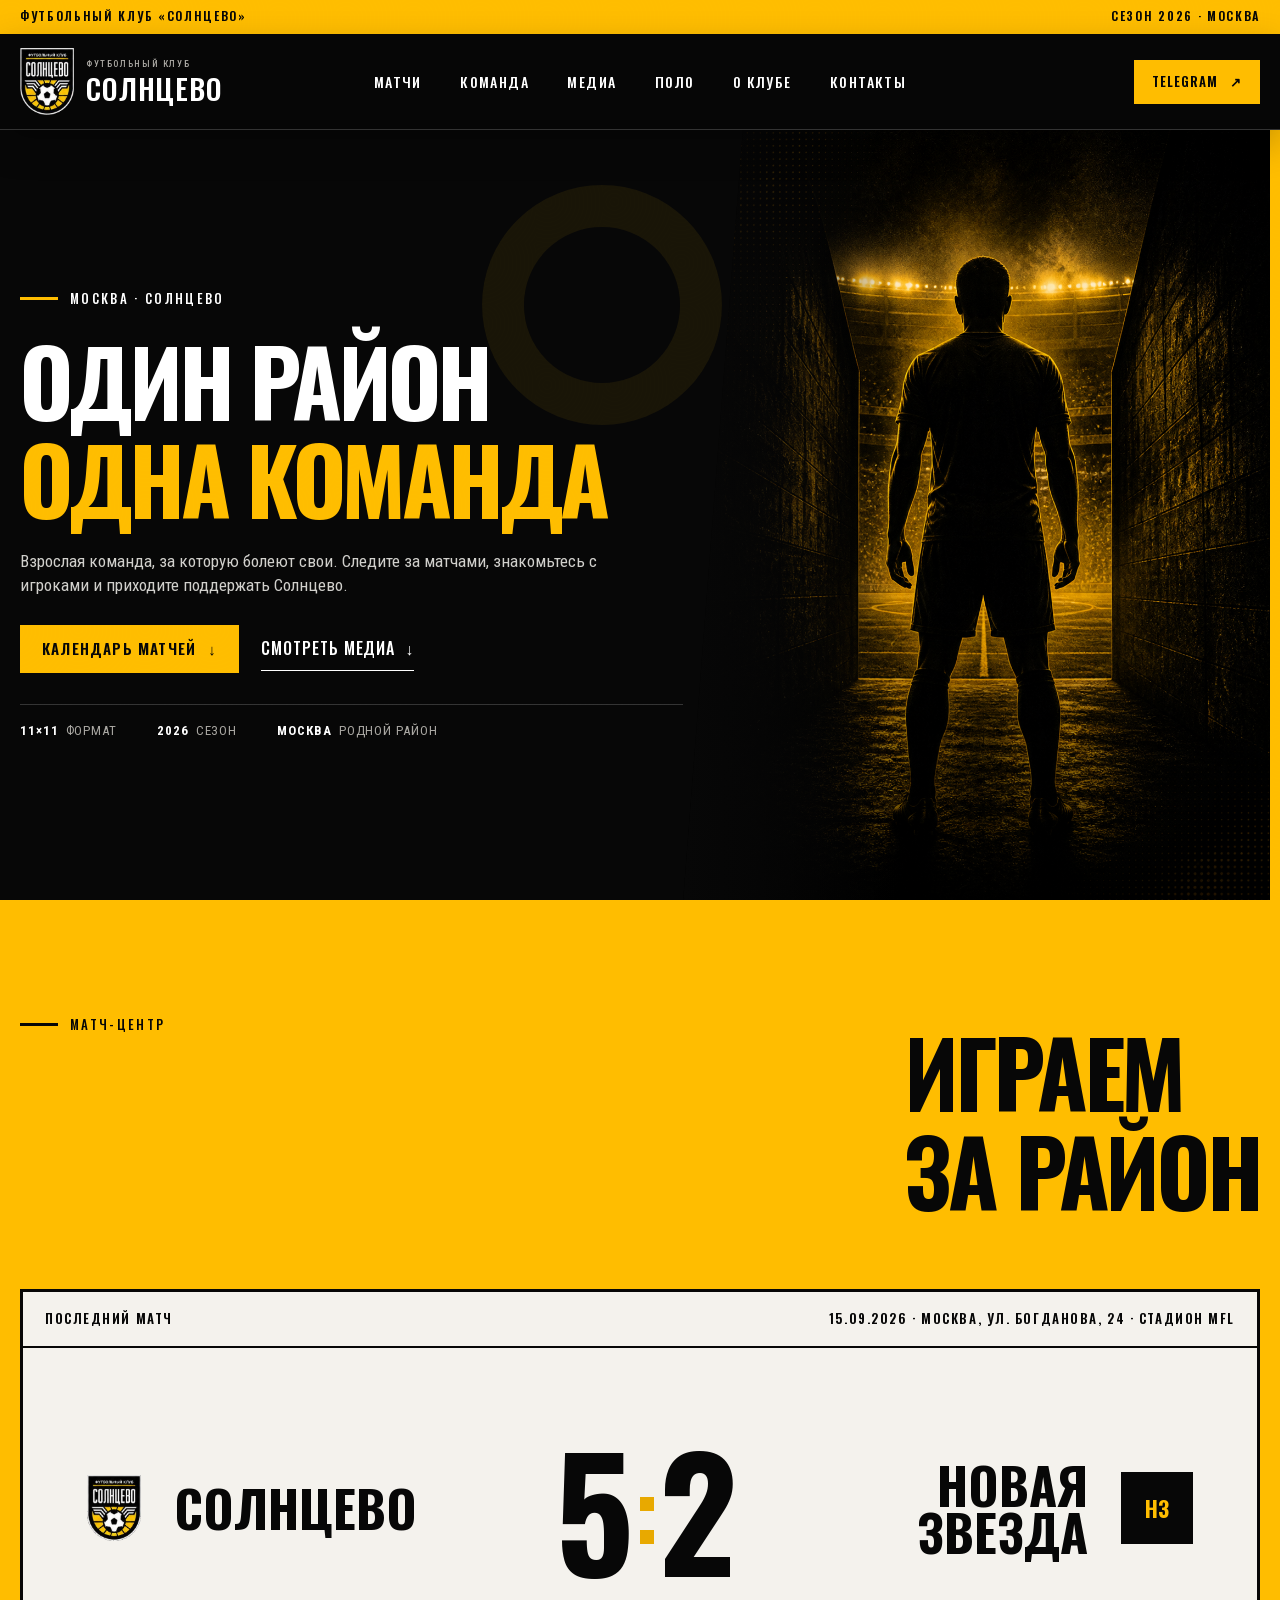
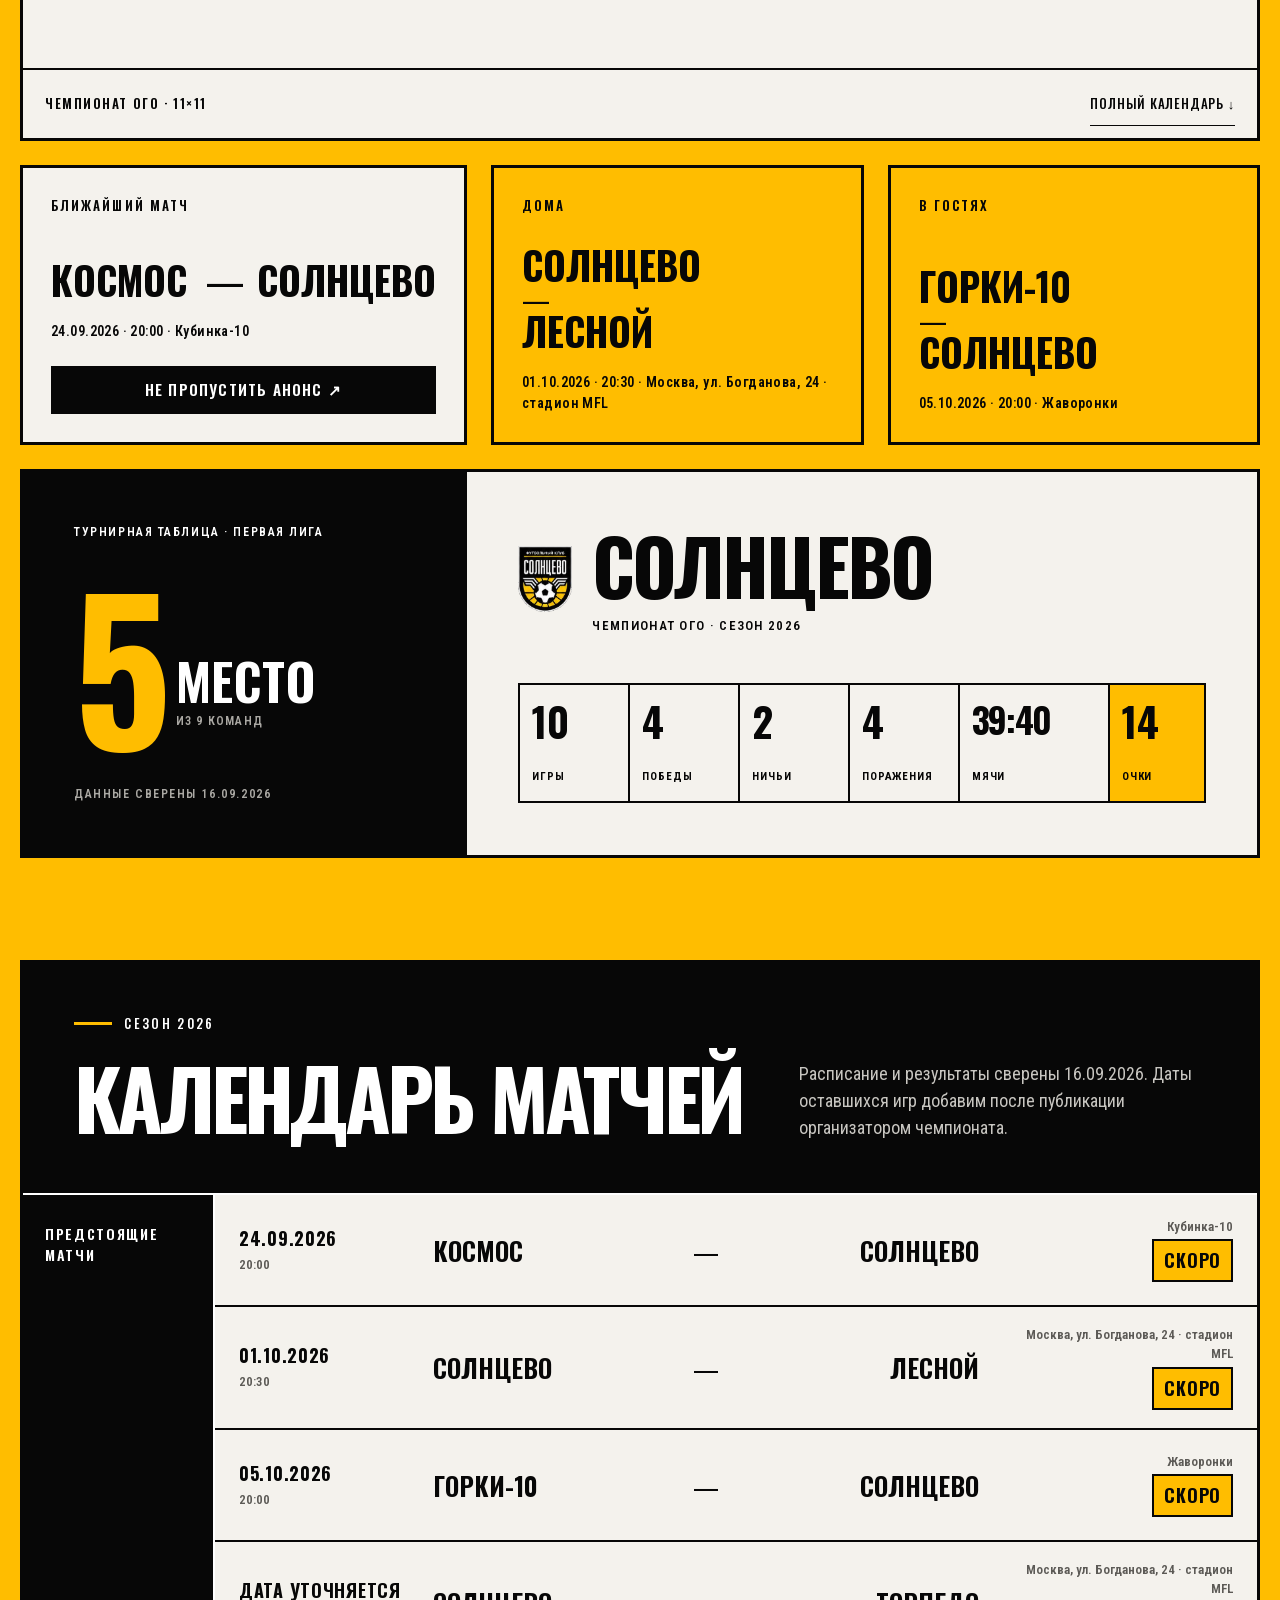
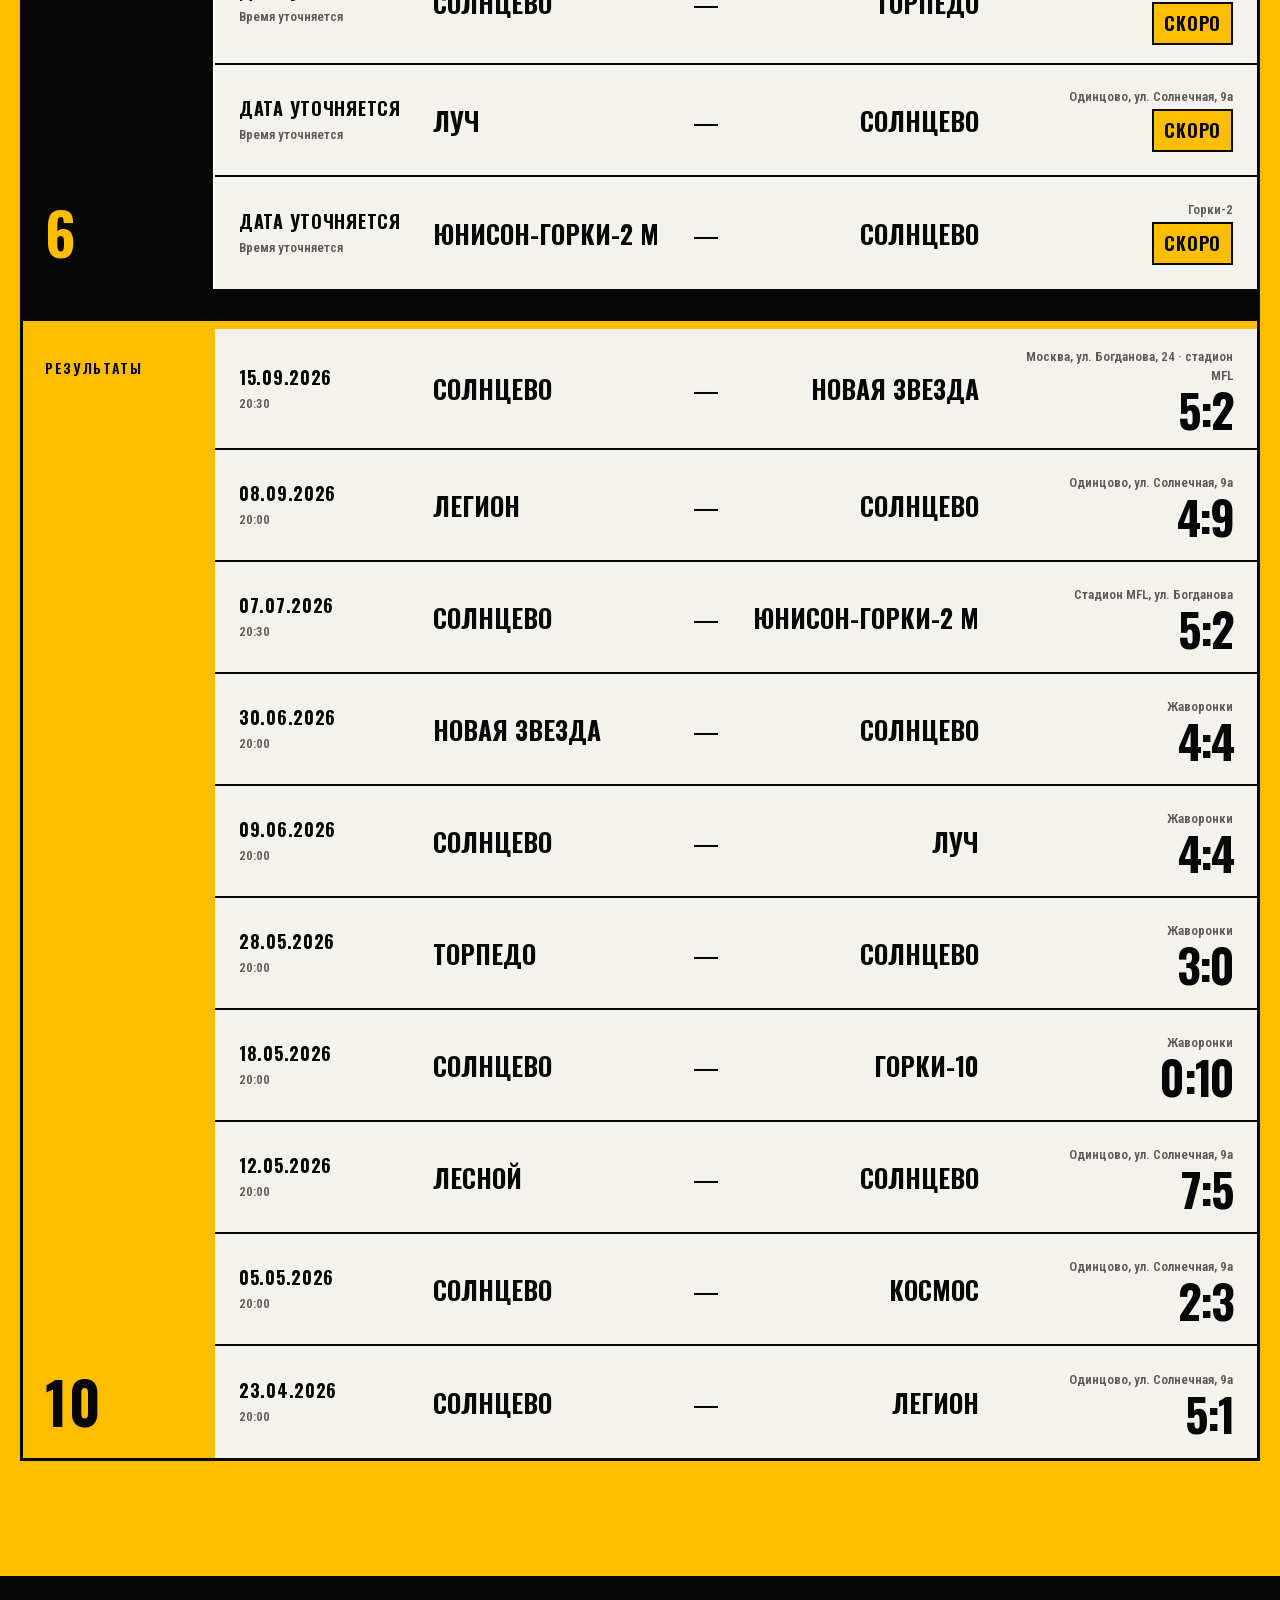
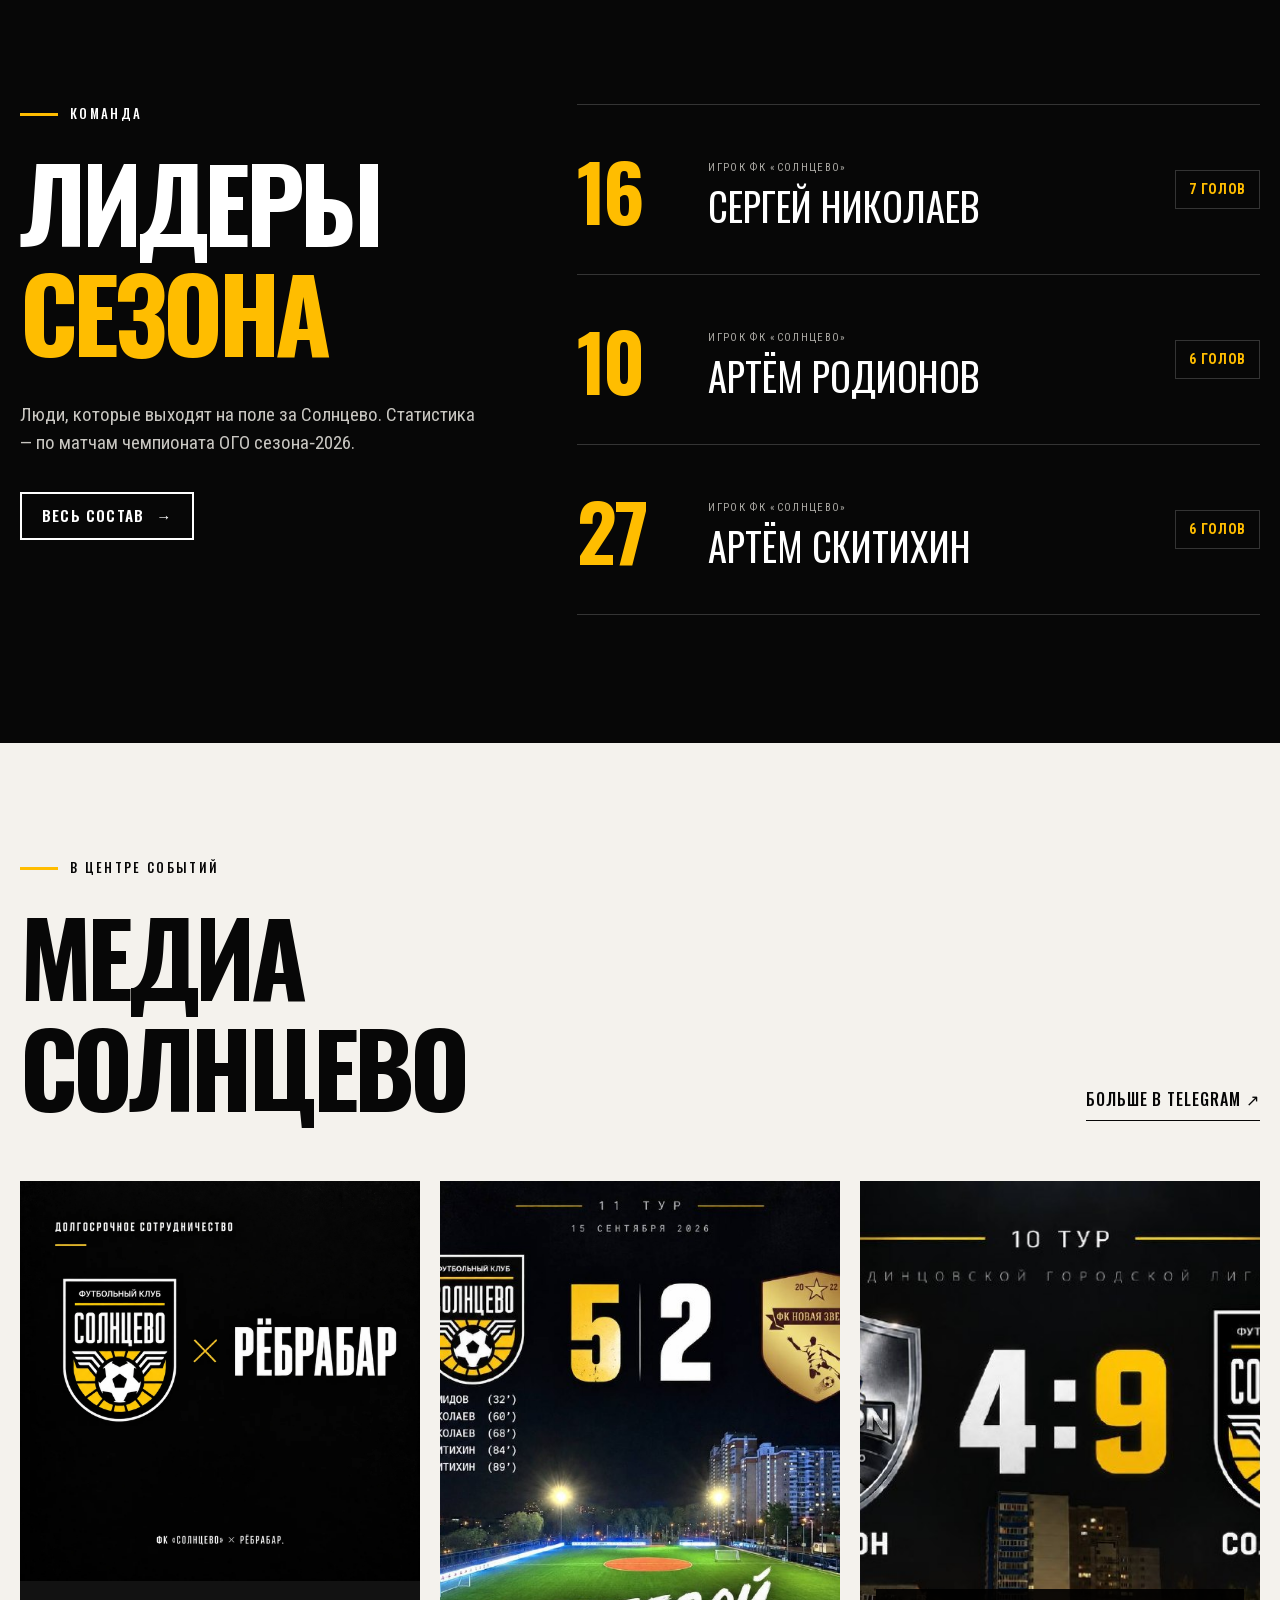
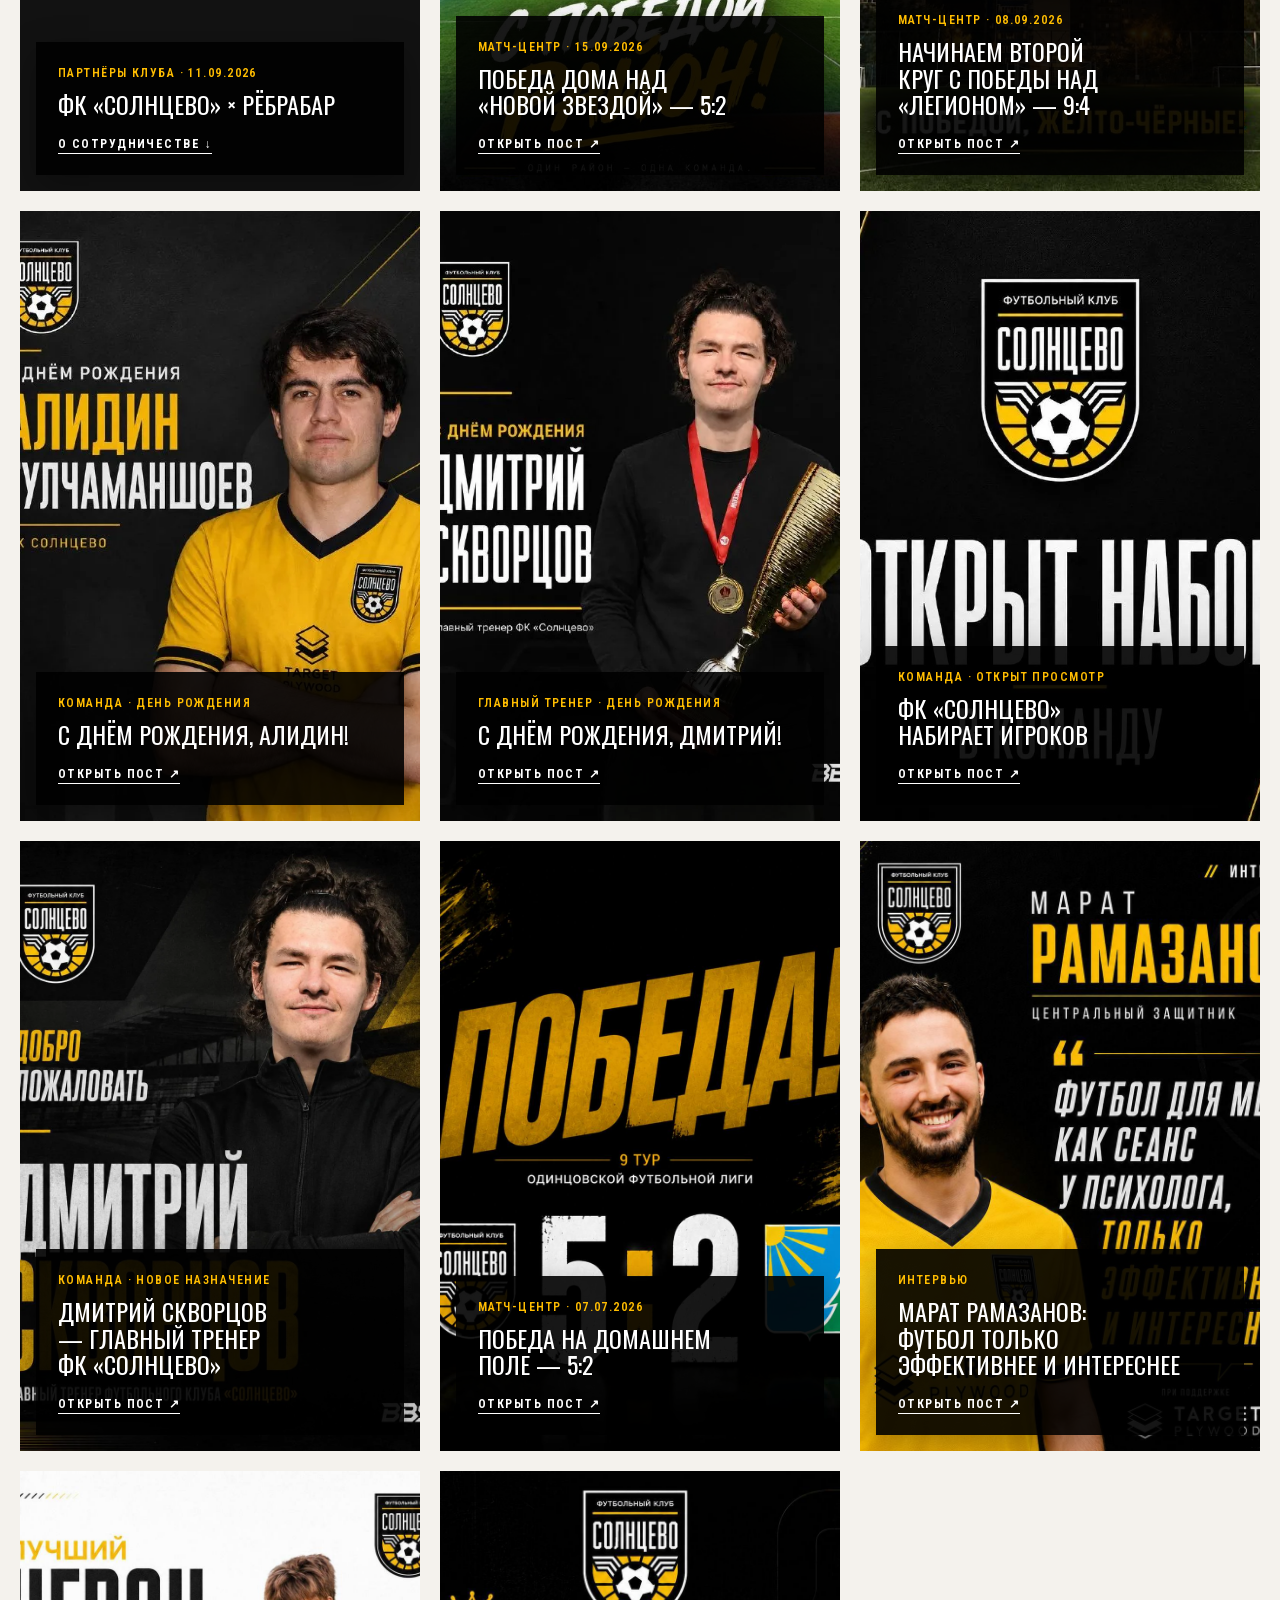
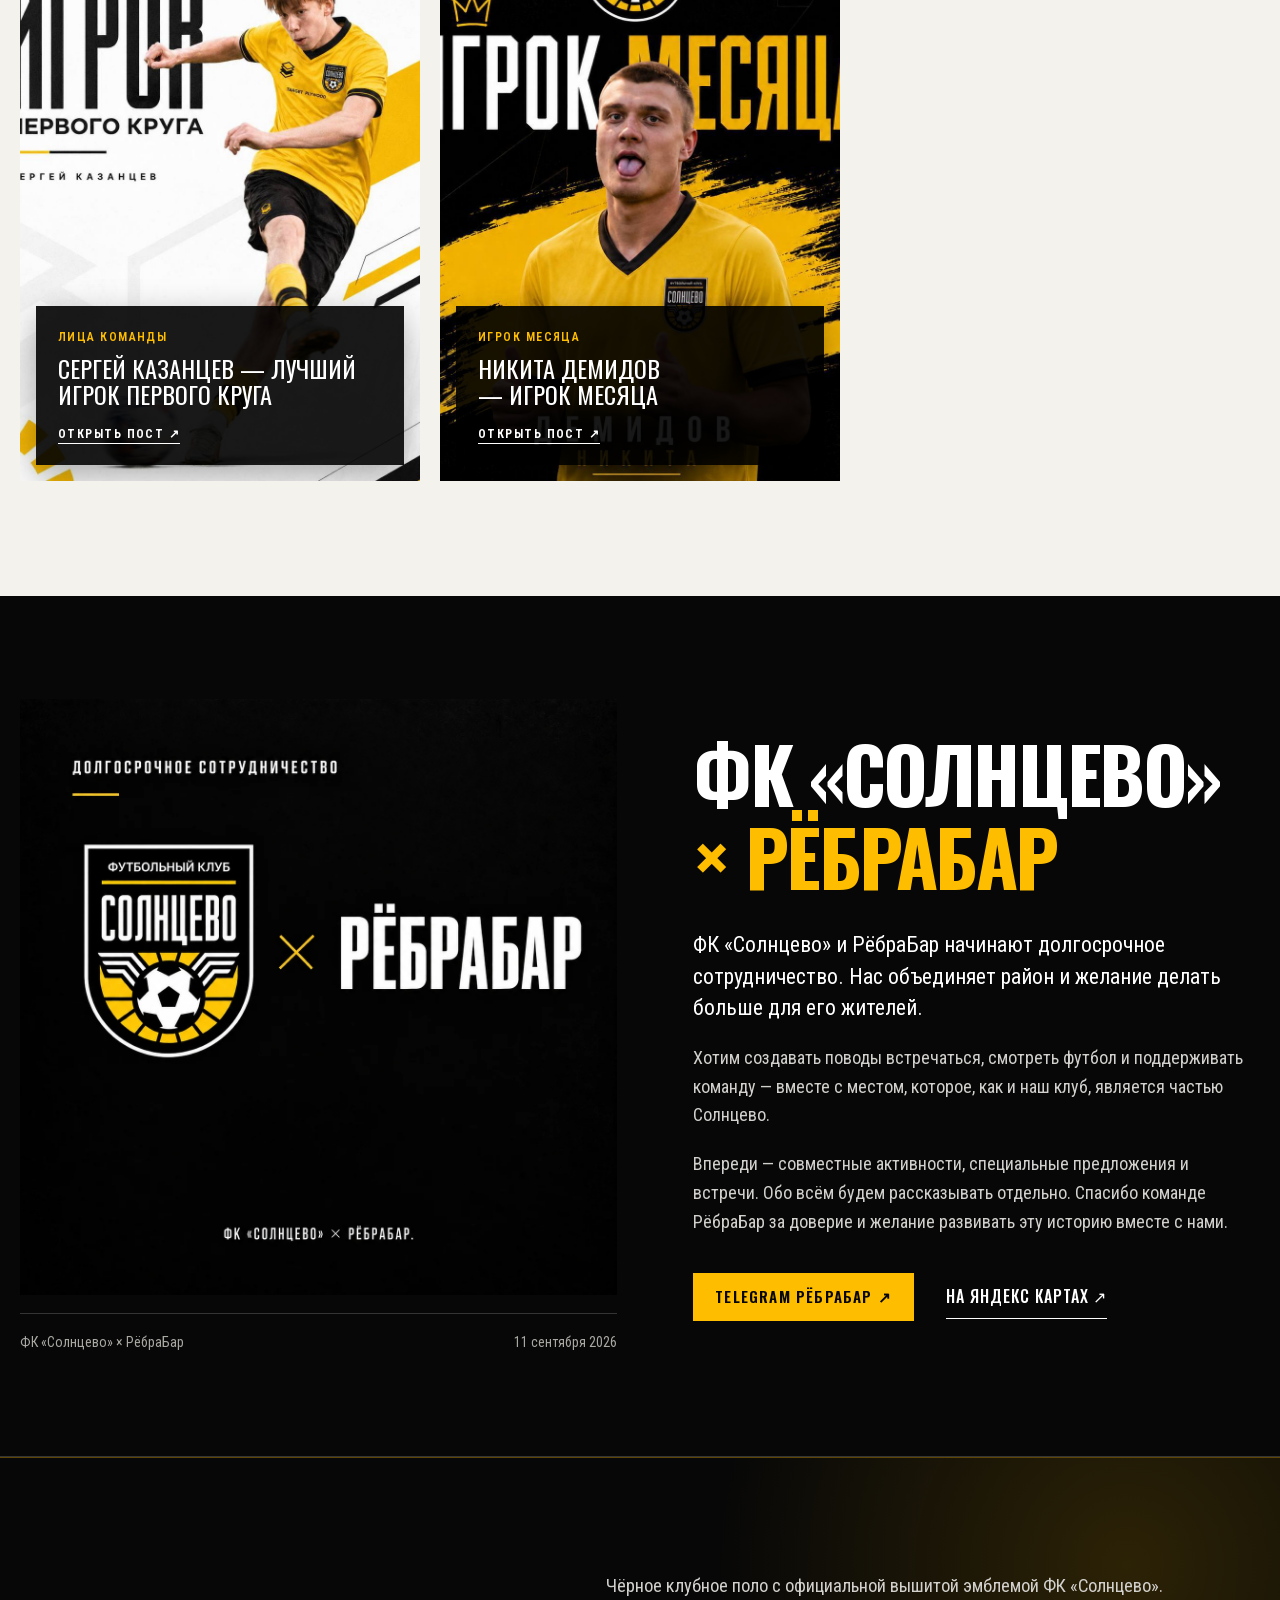
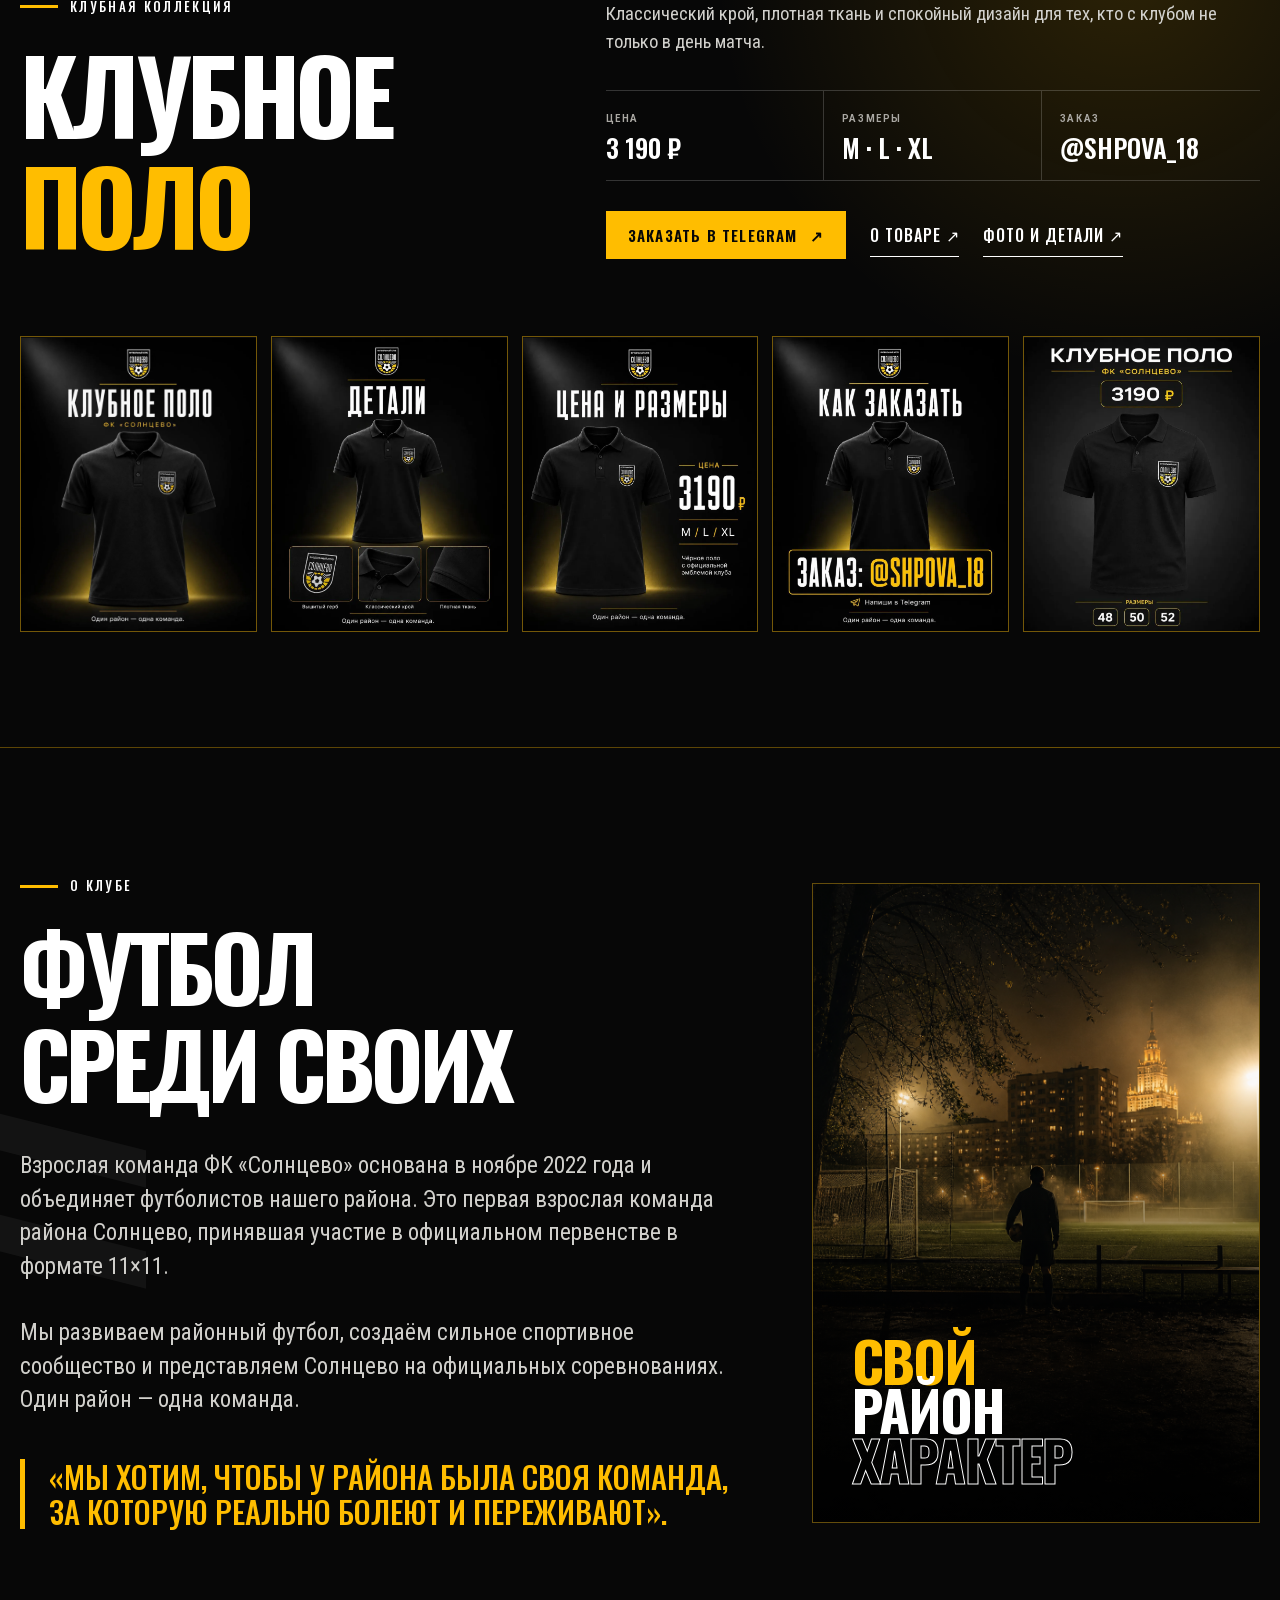
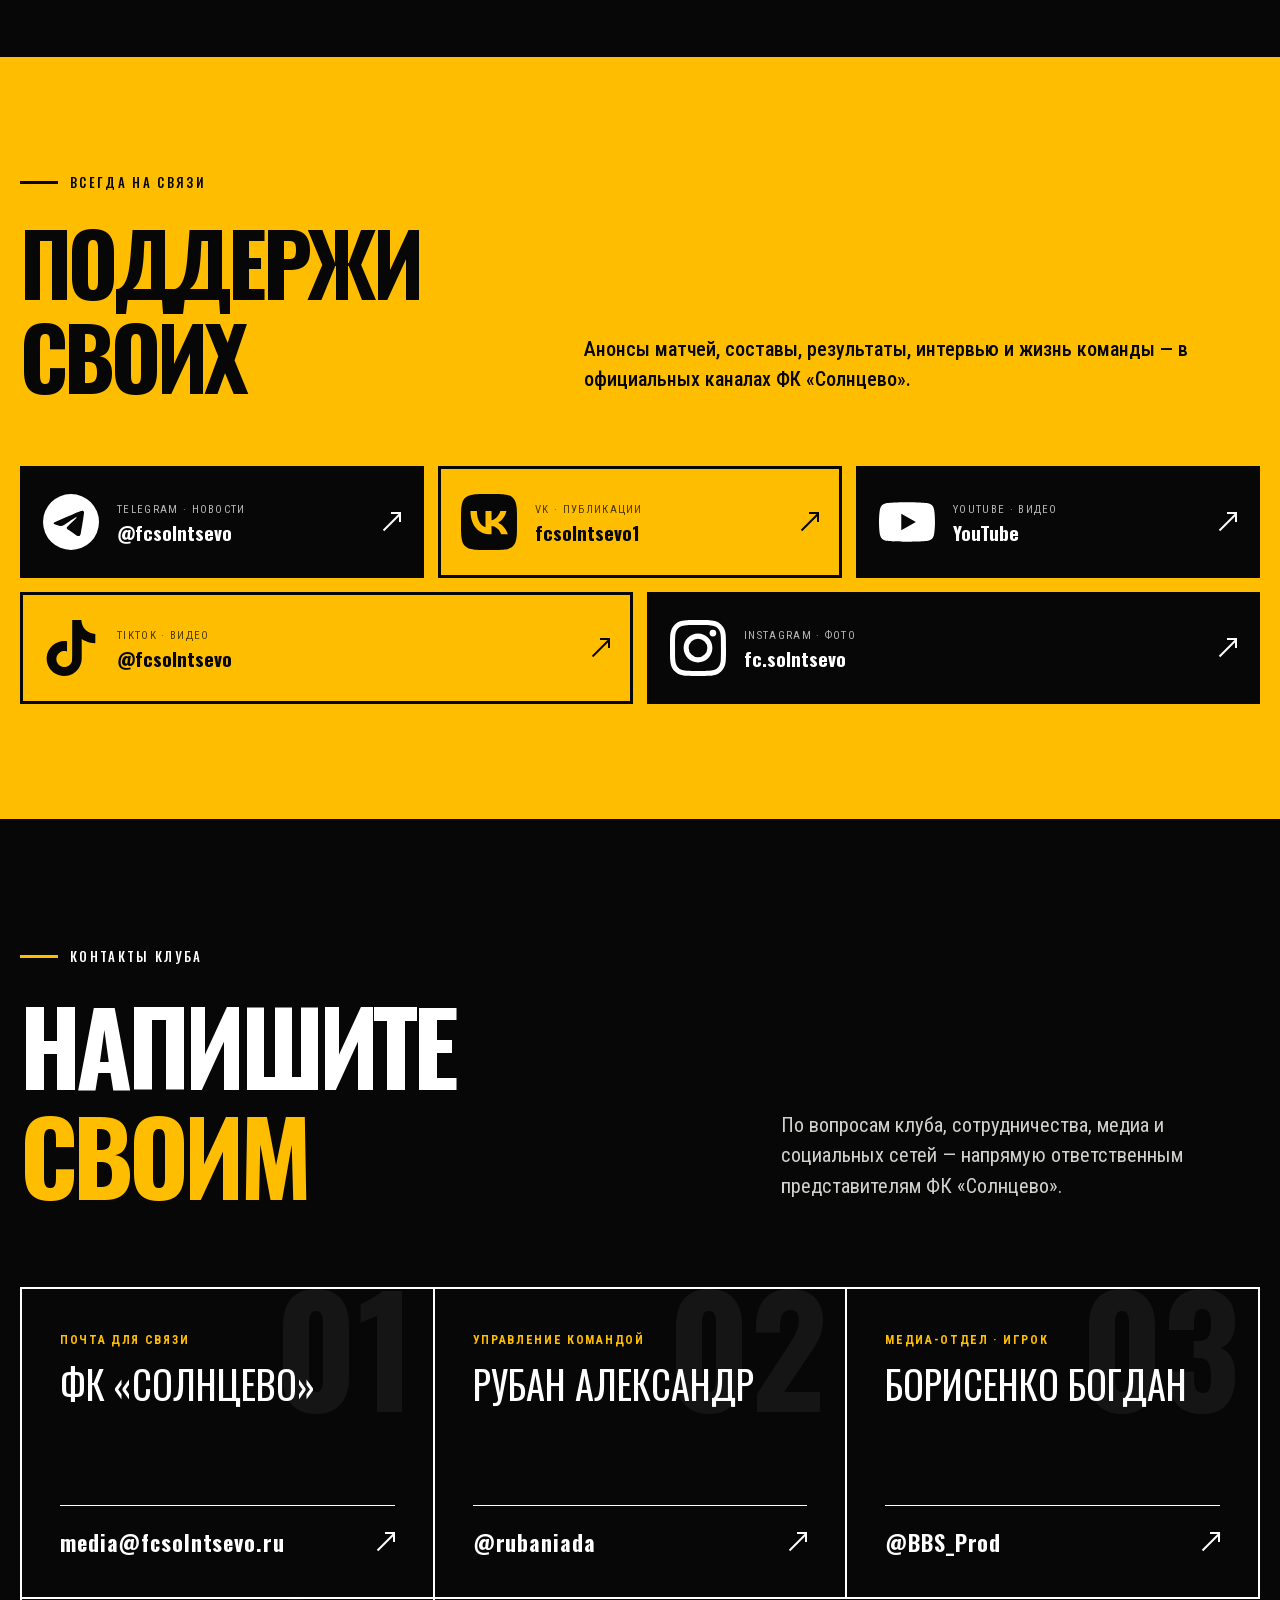
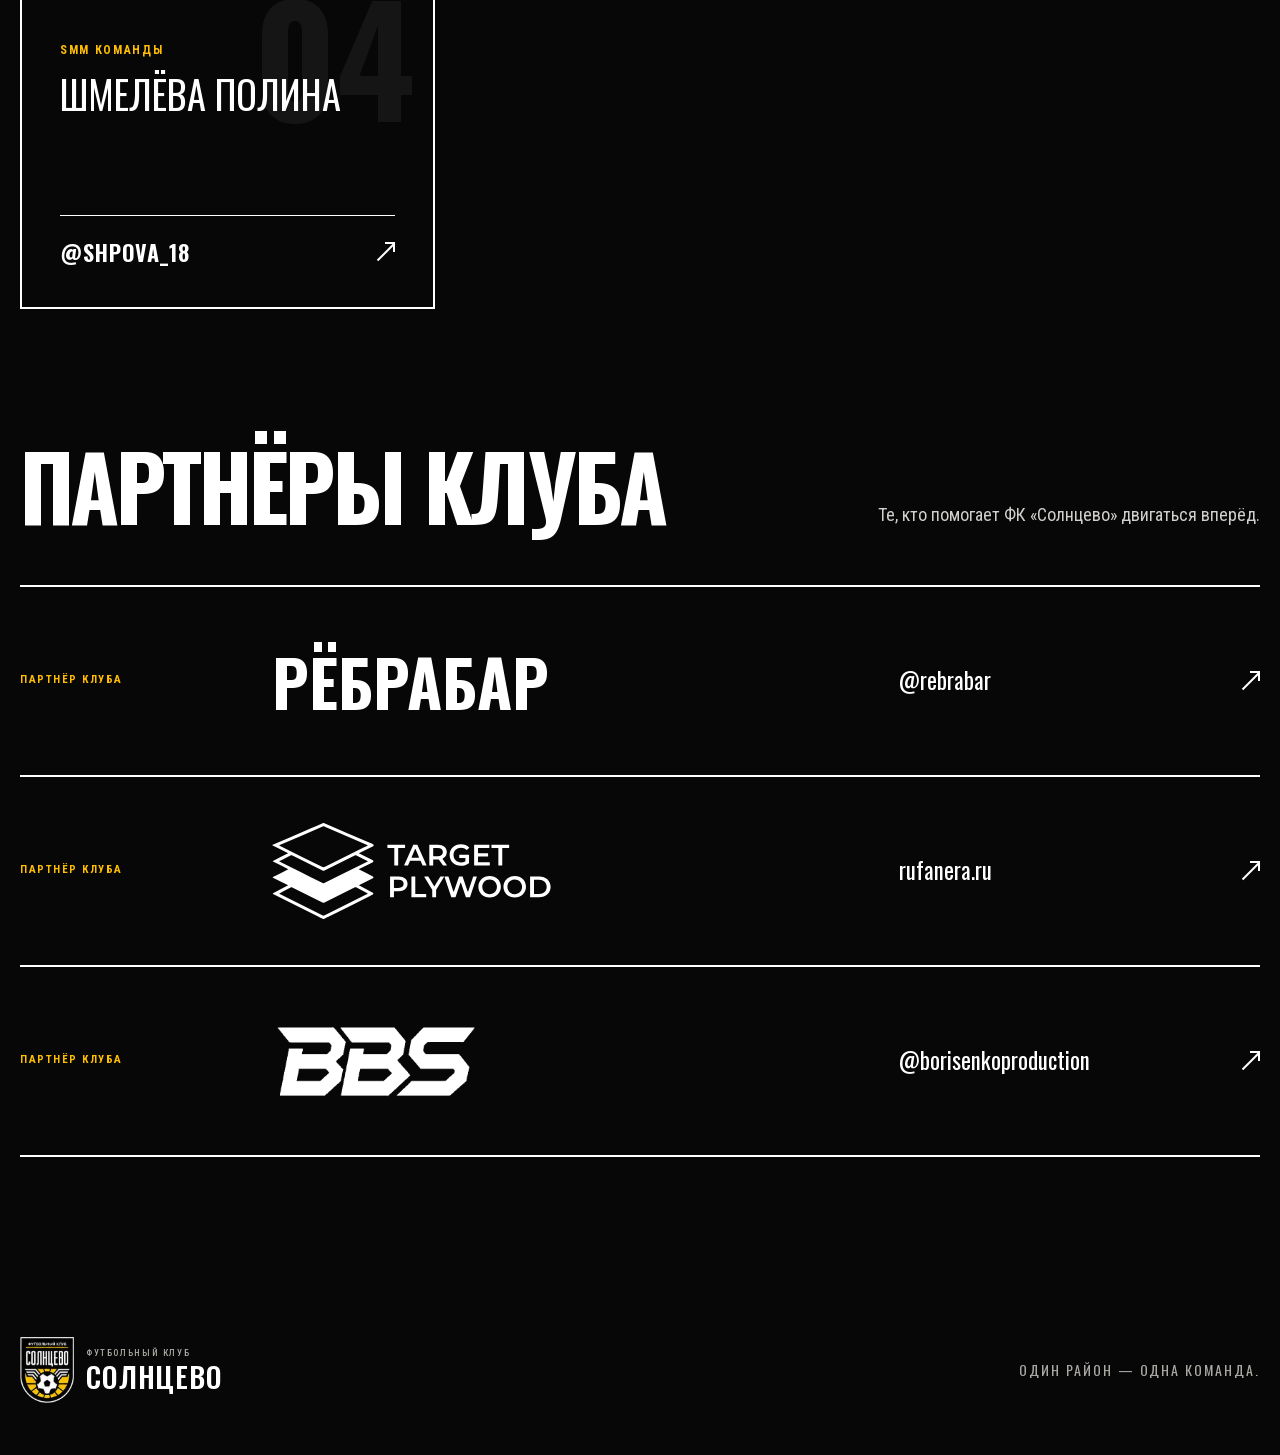
==== commit dc90076a: "Publish RebraBar partnership announcement" ====
--- a/index.html
+++ b/index.html
@@ -1,4 +1,4 @@
-<!DOCTYPE html><html lang="ru" style="--font-display:&#x27;Oswald&#x27;, &#x27;Oswald Fallback&#x27;;--font-body:&#x27;Roboto Condensed&#x27;, &#x27;Roboto Condensed Fallback&#x27;"><head><meta charSet="utf-8"/><meta name="viewport" content="width=device-width, initial-scale=1"/><link rel="preload" href="/media/crest.png" as="image"/><link rel="preload" href="/media/partners/rufanera.svg" as="image"/><link rel="preload" href="/media/partners/bbs-production.png" as="image"/><link rel="stylesheet" href="/_next/static/css/index.Bl1WXdkm.css" data-rsc-css-href="/_next/static/css/index.Bl1WXdkm.css" data-precedence="vite-rsc/importer-resources"/><title>ФК Солнцево — официальная взрослая футбольная команда</title><meta name="description" content="Официальный сайт взрослой футбольной команды ФК «Солнцево»: матчи, состав, новости и социальные сети. Клуб основан в 2022 году."/><meta name="keywords" content="ФК Солнцево,футбол Солнцево,футбольный клуб Москва"/><meta property="og:title" content="ФК Солнцево — один район, одна команда"/><meta property="og:description" content="Матчи, состав, новости и жизнь футбольного клуба «Солнцево»."/><meta property="og:url" content="https://fcsolntsevo.ru"/><meta property="og:type" content="website"/><meta property="og:locale" content="ru_RU"/><meta property="og:image" content="https://fcsolntsevo.ru/og.png"/><meta property="og:image:width" content="1672"/><meta property="og:image:height" content="941"/><meta property="og:image:alt" content="ФК Солнцево — один район, одна команда"/><meta name="twitter:card" content="summary_large_image"/><meta name="twitter:title" content="ФК Солнцево — один район, одна команда"/><meta name="twitter:description" content="Матчи, состав, новости и жизнь футбольного клуба «Солнцево»."/><meta name="twitter:image" content="https://fcsolntsevo.ru/og.png"/><link rel="shortcut icon" href="/favicon.ico?v=2"/><link rel="icon" href="/favicon.ico?v=2" sizes="64x64" type="image/x-icon"/><link rel="icon" href="/favicon.png?v=2" sizes="256x256" type="image/png"/><link rel="apple-touch-icon" href="/favicon.png?v=2"/>
+<!DOCTYPE html><html lang="ru" style="--font-display:&#x27;Oswald&#x27;, &#x27;Oswald Fallback&#x27;;--font-body:&#x27;Roboto Condensed&#x27;, &#x27;Roboto Condensed Fallback&#x27;"><head><meta charSet="utf-8"/><meta name="viewport" content="width=device-width, initial-scale=1"/><link rel="preload" href="/media/crest.png" as="image"/><link rel="preload" href="/media/partners/rufanera.svg" as="image"/><link rel="preload" href="/media/partners/bbs-production.png" as="image"/><link rel="stylesheet" href="/_next/static/css/index.o2_HYjk0.css" data-rsc-css-href="/_next/static/css/index.o2_HYjk0.css" data-precedence="vite-rsc/importer-resources"/><title>ФК Солнцево — официальная взрослая футбольная команда</title><meta name="description" content="Официальный сайт взрослой футбольной команды ФК «Солнцево»: матчи, состав, новости и социальные сети. Клуб основан в 2022 году."/><meta name="keywords" content="ФК Солнцево,футбол Солнцево,футбольный клуб Москва"/><meta property="og:title" content="ФК Солнцево — один район, одна команда"/><meta property="og:description" content="Матчи, состав, новости и жизнь футбольного клуба «Солнцево»."/><meta property="og:url" content="https://fcsolntsevo.ru"/><meta property="og:type" content="website"/><meta property="og:locale" content="ru_RU"/><meta property="og:image" content="https://fcsolntsevo.ru/og.png"/><meta property="og:image:width" content="1672"/><meta property="og:image:height" content="941"/><meta property="og:image:alt" content="ФК Солнцево — один район, одна команда"/><meta name="twitter:card" content="summary_large_image"/><meta name="twitter:title" content="ФК Солнцево — один район, одна команда"/><meta name="twitter:description" content="Матчи, состав, новости и жизнь футбольного клуба «Солнцево»."/><meta name="twitter:image" content="https://fcsolntsevo.ru/og.png"/><link rel="shortcut icon" href="/favicon.ico?v=2"/><link rel="icon" href="/favicon.ico?v=2" sizes="64x64" type="image/x-icon"/><link rel="icon" href="/favicon.png?v=2" sizes="256x256" type="image/png"/><link rel="apple-touch-icon" href="/favicon.png?v=2"/>
 <link rel="preload" href="/_next/static/_vinext_fonts/oswald-9e15e75ea3b8/oswald-7e4962c8.woff2" as="font" type="font/woff2" crossorigin />
 <link rel="preload" href="/_next/static/_vinext_fonts/oswald-9e15e75ea3b8/oswald-8d143099.woff2" as="font" type="font/woff2" crossorigin />
 <link rel="preload" href="/_next/static/_vinext_fonts/roboto-condensed-01ccf8062903/roboto-condensed-82b4d7b0.woff2" as="font" type="font/woff2" crossorigin />
@@ -526,4 +526,4 @@
 
 .__variable_roboto_condensed_0hc0aws { --font-body: 'Roboto Condensed', 'Roboto Condensed Fallback'; }
 </style>
-</head><body><main><a class="skip-link" href="#content">Перейти к содержанию</a><div class="topline"><span>Футбольный клуб «Солнцево»</span><span class="topline__season">Сезон 2026 · Москва</span></div><header class="site-header"><a class="brand" href="#top" aria-label="ФК Солнцево — на главную"><span class="crest crest--compact" aria-hidden="true"><img src="/media/crest.png" alt=""/></span><span class="brand__name"><small>Футбольный клуб</small>Солнцево</span></a><nav class="desktop-nav" aria-label="Основная навигация"><a href="#matches">Матчи</a><a href="#team">Команда</a><a href="#media">Медиа</a><a href="#merch">Поло</a><a href="#club">О клубе</a><a href="#contacts">Контакты</a></nav><a href="https://t.me/fcsolntsevo" target="_blank" rel="noreferrer" class="button button--small">Telegram <span aria-hidden="true">↗</span></a><details class="mobile-nav"><summary aria-label="Открыть меню"><span class="mobile-nav__burger" aria-hidden="true"><i></i><i></i><i></i></span><span>Меню</span></summary><nav aria-label="Мобильная навигация"><a href="#matches">Матчи</a><a href="#team">Команда</a><a href="#media">Медиа</a><a href="#merch">Поло</a><a href="#club">О клубе</a><a href="#contacts">Контакты</a></nav></details></header><div id="content"><section class="hero" id="top"><div class="hero__copy"><p class="eyebrow"><span></span> Москва · Солнцево</p><h1>Один район<strong>Одна команда</strong></h1><p class="hero__lead">Взрослая команда, за которую болеют свои. Следите за матчами, знакомьтесь с игроками и приходите поддержать Солнцево.</p><div class="hero__actions"><a href="#calendar" class="button">Календарь матчей <span aria-hidden="true">↓</span></a><a class="text-link" href="#media">Смотреть медиа <span aria-hidden="true">↓</span></a></div><div class="hero__meta" aria-label="Информация о сезоне"><span><b>11×11</b> формат</span><span><b>2026</b> сезон</span><span><b>Москва</b> родной район</span></div></div><div class="hero__visual"><img src="/media/hero-silhouette.png" alt="Абстрактный силуэт футболиста в тоннеле перед выходом на поле" fetchPriority="high"/></div></section><section class="match-zone" id="matches" aria-labelledby="matches-title"><div class="section-heading section-heading--dark"><p class="eyebrow"><span></span> Матч-центр</p><h2 id="matches-title">Играем<br/>за район</h2></div><div class="scoreboard"><div class="scoreboard__top"><span>Последний матч</span><span>15.09.2026<!-- --> · <!-- -->Москва, ул. Богданова, 24 · стадион MFL</span></div><div class="scoreboard__teams"><div class="scoreboard__team scoreboard__team--home"><span class="crest crest--compact" aria-hidden="true"><img src="/media/crest.png" alt=""/></span><b>Солнцево</b></div><strong class="scoreboard__score" aria-label="Счёт 5:2"><span>5</span><i>:</i><span>2</span></strong><div class="scoreboard__team scoreboard__team--away"><span class="opponent-mark" aria-hidden="true">НЗ</span><b>Новая Звезда</b></div></div><div class="scoreboard__bottom"><span>Чемпионат ОГО · 11×11</span><a href="#calendar" class="text-link text-link--dark">Полный календарь ↓</a></div></div><div class="fixtures" aria-label="Ближайшие соперники"><article class="fixture fixture--featured"><p>Ближайший матч</p><div class="fixture__teams"><b>Космос</b><span>—</span><b>Солнцево</b></div><small>24.09.2026<!-- --> · 20:00<!-- --> · <!-- -->Кубинка-10</small><a href="https://t.me/fcsolntsevo" target="_blank" rel="noreferrer" class="button button--black">Не пропустить анонс ↗</a></article><article class="fixture"><p>Дома</p><div class="fixture__teams fixture__teams--small"><b>Солнцево</b><span>—</span><b>Лесной</b></div><small>01.10.2026<!-- --> · 20:30<!-- --> · <!-- -->Москва, ул. Богданова, 24 · стадион MFL</small></article><article class="fixture"><p>В гостях</p><div class="fixture__teams fixture__teams--small"><b>Горки-10</b><span>—</span><b>Солнцево</b></div><small>05.10.2026<!-- --> · 20:00<!-- --> · <!-- -->Жаворонки</small></article></div><section class="standing-card" aria-labelledby="standing-title"><div class="standing-card__rank"><p>Турнирная таблица · Первая лига</p><div><strong>5</strong><span>место<small>из <!-- -->9<!-- --> команд</small></span></div><small>Данные сверены 16.09.2026</small></div><div class="standing-card__content"><div class="standing-card__heading"><span class="crest crest--compact" aria-hidden="true"><img src="/media/crest.png" alt=""/></span><div><h3 id="standing-title">Солнцево</h3><p>Чемпионат ОГО · сезон 2026</p></div></div><dl class="standing-card__stats"><div><dt>Игры</dt><dd>10</dd></div><div><dt>Победы</dt><dd>4</dd></div><div><dt>Ничьи</dt><dd>2</dd></div><div><dt>Поражения</dt><dd>4</dd></div><div><dt>Мячи</dt><dd>39<!-- -->:<!-- -->40</dd></div><div class="standing-card__points"><dt>Очки</dt><dd>14</dd></div></dl></div></section><section class="calendar" id="calendar" aria-labelledby="calendar-title"><div class="calendar__heading"><div><p class="eyebrow"><span></span> Сезон 2026</p><h3 id="calendar-title">Календарь матчей</h3></div><p>Расписание и результаты сверены 16.09.2026. Даты оставшихся игр добавим после публикации организатором чемпионата.</p></div><div class="calendar__group"><div class="calendar__label"><span>Предстоящие матчи</span><b>6</b></div><div class="calendar__list"><article class="calendar-match"><div class="calendar-match__date"><b>24.09.2026</b><span>20:00</span></div><div class="calendar-match__teams"><b>Космос</b><span>—</span><b>Солнцево</b></div><div class="calendar-match__status"><span>Кубинка-10</span><b>Скоро</b></div></article><article class="calendar-match"><div class="calendar-match__date"><b>01.10.2026</b><span>20:30</span></div><div class="calendar-match__teams"><b>Солнцево</b><span>—</span><b>Лесной</b></div><div class="calendar-match__status"><span>Москва, ул. Богданова, 24 · стадион MFL</span><b>Скоро</b></div></article><article class="calendar-match"><div class="calendar-match__date"><b>05.10.2026</b><span>20:00</span></div><div class="calendar-match__teams"><b>Горки-10</b><span>—</span><b>Солнцево</b></div><div class="calendar-match__status"><span>Жаворонки</span><b>Скоро</b></div></article><article class="calendar-match"><div class="calendar-match__date"><b>Дата уточняется</b><span>Время уточняется</span></div><div class="calendar-match__teams"><b>Солнцево</b><span>—</span><b>Торпедо</b></div><div class="calendar-match__status"><span>Москва, ул. Богданова, 24 · стадион MFL</span><b>Скоро</b></div></article><article class="calendar-match"><div class="calendar-match__date"><b>Дата уточняется</b><span>Время уточняется</span></div><div class="calendar-match__teams"><b>Луч</b><span>—</span><b>Солнцево</b></div><div class="calendar-match__status"><span>Одинцово, ул. Солнечная, 9а</span><b>Скоро</b></div></article><article class="calendar-match"><div class="calendar-match__date"><b>Дата уточняется</b><span>Время уточняется</span></div><div class="calendar-match__teams"><b>Юнисон-Горки-2 м</b><span>—</span><b>Солнцево</b></div><div class="calendar-match__status"><span>Горки-2</span><b>Скоро</b></div></article></div></div><div class="calendar__group calendar__group--results"><div class="calendar__label"><span>Результаты</span><b>10</b></div><div class="calendar__list"><article class="calendar-match"><div class="calendar-match__date"><b>15.09.2026</b><span>20:30</span></div><div class="calendar-match__teams"><b>Солнцево</b><span>—</span><b>Новая Звезда</b></div><div class="calendar-match__status calendar-match__status--score"><span>Москва, ул. Богданова, 24 · стадион MFL</span><b>5:2</b></div></article><article class="calendar-match"><div class="calendar-match__date"><b>08.09.2026</b><span>20:00</span></div><div class="calendar-match__teams"><b>Легион</b><span>—</span><b>Солнцево</b></div><div class="calendar-match__status calendar-match__status--score"><span>Одинцово, ул. Солнечная, 9а</span><b>4:9</b></div></article><article class="calendar-match"><div class="calendar-match__date"><b>07.07.2026</b><span>20:30</span></div><div class="calendar-match__teams"><b>Солнцево</b><span>—</span><b>Юнисон-Горки-2 м</b></div><div class="calendar-match__status calendar-match__status--score"><span>Стадион MFL, ул. Богданова</span><b>5:2</b></div></article><article class="calendar-match"><div class="calendar-match__date"><b>30.06.2026</b><span>20:00</span></div><div class="calendar-match__teams"><b>Новая звезда</b><span>—</span><b>Солнцево</b></div><div class="calendar-match__status calendar-match__status--score"><span>Жаворонки</span><b>4:4</b></div></article><article class="calendar-match"><div class="calendar-match__date"><b>09.06.2026</b><span>20:00</span></div><div class="calendar-match__teams"><b>Солнцево</b><span>—</span><b>Луч</b></div><div class="calendar-match__status calendar-match__status--score"><span>Жаворонки</span><b>4:4</b></div></article><article class="calendar-match"><div class="calendar-match__date"><b>28.05.2026</b><span>20:00</span></div><div class="calendar-match__teams"><b>Торпедо</b><span>—</span><b>Солнцево</b></div><div class="calendar-match__status calendar-match__status--score"><span>Жаворонки</span><b>3:0</b></div></article><article class="calendar-match"><div class="calendar-match__date"><b>18.05.2026</b><span>20:00</span></div><div class="calendar-match__teams"><b>Солнцево</b><span>—</span><b>Горки-10</b></div><div class="calendar-match__status calendar-match__status--score"><span>Жаворонки</span><b>0:10</b></div></article><article class="calendar-match"><div class="calendar-match__date"><b>12.05.2026</b><span>20:00</span></div><div class="calendar-match__teams"><b>Лесной</b><span>—</span><b>Солнцево</b></div><div class="calendar-match__status calendar-match__status--score"><span>Одинцово, ул. Солнечная, 9а</span><b>7:5</b></div></article><article class="calendar-match"><div class="calendar-match__date"><b>05.05.2026</b><span>20:00</span></div><div class="calendar-match__teams"><b>Солнцево</b><span>—</span><b>Космос</b></div><div class="calendar-match__status calendar-match__status--score"><span>Одинцово, ул. Солнечная, 9а</span><b>2:3</b></div></article><article class="calendar-match"><div class="calendar-match__date"><b>23.04.2026</b><span>20:00</span></div><div class="calendar-match__teams"><b>Солнцево</b><span>—</span><b>Легион</b></div><div class="calendar-match__status calendar-match__status--score"><span>Одинцово, ул. Солнечная, 9а</span><b>5:1</b></div></article></div></div></section></section><section class="team-section" id="team" aria-labelledby="team-title"><div class="team-section__intro"><p class="eyebrow"><span></span> Команда</p><h2 id="team-title">Лидеры<br/><em>сезона</em></h2><p>Люди, которые выходят на поле за Солнцево. Статистика — по матчам чемпионата ОГО сезона‑2026.</p><a href="/team" class="button button--outline">Весь состав <span aria-hidden="true">→</span></a></div><div class="leaders-list"><div class="leader"><span class="leader__number">16</span><div><small>Игрок ФК «Солнцево»</small><h3>Сергей Николаев</h3></div><strong>7<!-- --> <!-- -->голов</strong></div><div class="leader"><span class="leader__number">10</span><div><small>Игрок ФК «Солнцево»</small><h3>Артём Родионов</h3></div><strong>6<!-- --> <!-- -->голов</strong></div><div class="leader"><span class="leader__number">27</span><div><small>Игрок ФК «Солнцево»</small><h3>Артём Скитихин</h3></div><strong>6<!-- --> <!-- -->голов</strong></div></div></section><section class="media-section" id="media" aria-labelledby="media-title"><div class="section-heading section-heading--media"><div><p class="eyebrow"><span></span> В центре событий</p><h2 id="media-title">Медиа<br/>Солнцево</h2></div><a href="https://t.me/fcsolntsevo" target="_blank" rel="noreferrer" class="text-link">Больше в Telegram ↗</a></div><div class="media-grid"><a href="https://t.me/fcsolntsevo/766" target="_blank" rel="noreferrer" class="media-card"><img src="/media/win-novaya-zvezda-september-2026.jpg" alt="Победа ФК Солнцево над Новой Звездой со счётом 5:2" loading="lazy"/><div class="media-card__overlay"><p>Матч-центр · 15.09.2026</p><h3>Победа дома над «Новой Звездой» — 5:2</h3><span class="media-card__link">Открыть пост ↗</span></div></a><a href="https://t.me/fcsolntsevo/745" target="_blank" rel="noreferrer" class="media-card"><img src="/media/win-legion-september-2026.jpg" alt="Выездная победа ФК Солнцево над Легионом со счётом 9:4" loading="lazy"/><div class="media-card__overlay"><p>Матч-центр · 08.09.2026</p><h3>Начинаем второй круг с победы над «Легионом» — 9:4</h3><span class="media-card__link">Открыть пост ↗</span></div></a><a href="https://t.me/fcsolntsevo/711" target="_blank" rel="noreferrer" class="media-card"><img src="/media/alidin-gulchamanshoev-birthday.webp" alt="Поздравление Алидина Гулчаманшоева с днём рождения" loading="lazy"/><div class="media-card__overlay"><p>Команда · день рождения</p><h3>С днём рождения, Алидин!</h3><span class="media-card__link">Открыть пост ↗</span></div></a><a href="https://t.me/fcsolntsevo/710" target="_blank" rel="noreferrer" class="media-card"><img src="/media/dmitry-skvortsov-birthday.webp" alt="Поздравление главного тренера Дмитрия Скворцова с днём рождения" loading="lazy"/><div class="media-card__overlay"><p>Главный тренер · день рождения</p><h3>С днём рождения, Дмитрий!</h3><span class="media-card__link">Открыть пост ↗</span></div></a><a href="https://t.me/fcsolntsevo/708" target="_blank" rel="noreferrer" class="media-card"><img src="/media/recruitment-2026.webp" alt="Объявление о наборе игроков в ФК Солнцево" loading="lazy"/><div class="media-card__overlay"><p>Команда · открыт просмотр</p><h3>ФК «Солнцево» набирает игроков</h3><span class="media-card__link">Открыть пост ↗</span></div></a><a href="https://t.me/fcsolntsevo/679" target="_blank" rel="noreferrer" class="media-card"><img src="/media/dmitry-skvortsov-head-coach.webp" alt="Дмитрий Скворцов, главный тренер футбольного клуба Солнцево" loading="lazy"/><div class="media-card__overlay"><p>Команда · новое назначение</p><h3>Дмитрий Скворцов — главный тренер ФК «Солнцево»</h3><span class="media-card__link">Открыть пост ↗</span></div></a><a href="https://t.me/fcsolntsevo/609" target="_blank" rel="noreferrer" class="media-card"><img src="/media/win-5-2.png" alt="Афиша победы ФК Солнцево со счётом 5:2" loading="lazy"/><div class="media-card__overlay"><p>Матч-центр · 07.07.2026</p><h3>Победа на домашнем поле — 5:2</h3><span class="media-card__link">Открыть пост ↗</span></div></a><a href="https://t.me/fcsolntsevo/641" target="_blank" rel="noreferrer" class="media-card"><img src="/media/marat-ramazanov.png" alt="Интервью с игроком ФК Солнцево Маратом Рамазановым" loading="lazy"/><div class="media-card__overlay"><p>Интервью</p><h3>Марат Рамазанов: футбол только эффективнее и интереснее</h3><span class="media-card__link">Открыть пост ↗</span></div></a><a href="https://t.me/fcsolntsevo/643" target="_blank" rel="noreferrer" class="media-card"><img src="/media/sergey-kazantsev.png" alt="Сергей Казанцев в форме ФК Солнцево" loading="lazy"/><div class="media-card__overlay"><p>Лица команды</p><h3>Сергей Казанцев — лучший игрок первого круга</h3><span class="media-card__link">Открыть пост ↗</span></div></a><a href="https://t.me/fcsolntsevo/598" target="_blank" rel="noreferrer" class="media-card"><img src="/media/nikita-demidov.png" alt="Никита Демидов — игрок месяца ФК Солнцево" loading="lazy"/><div class="media-card__overlay"><p>Игрок месяца</p><h3>Никита Демидов — игрок месяца</h3><span class="media-card__link">Открыть пост ↗</span></div></a></div></section><section class="merch-section" id="merch" aria-labelledby="merch-title"><div class="merch-section__intro"><div><p class="eyebrow"><span></span> Клубная коллекция</p><h2 id="merch-title">Клубное<br/><em>поло</em></h2></div><div class="merch-section__copy"><p>Чёрное клубное поло с официальной вышитой эмблемой ФК «Солнцево». Классический крой, плотная ткань и спокойный дизайн для тех, кто с клубом не только в день матча.</p><dl class="merch-facts"><div><dt>Цена</dt><dd>3 190 ₽</dd></div><div><dt>Размеры</dt><dd>M · L · XL</dd></div><div><dt>Заказ</dt><dd>@SHPOVA_18</dd></div></dl><div class="merch-section__actions"><a href="https://t.me/SHPOVA_18" target="_blank" rel="noreferrer" class="button">Заказать в Telegram <span aria-hidden="true">↗</span></a><a href="https://t.me/fcsolntsevo/706" target="_blank" rel="noreferrer" class="text-link">О товаре ↗</a><a href="https://t.me/fcsolntsevo/712" target="_blank" rel="noreferrer" class="text-link">Фото и детали ↗</a></div></div></div><div class="merch-gallery" aria-label="Клубное поло ФК Солнцево"><figure class="merch-gallery__hero"><img src="/media/polo-hero.webp" alt="Чёрное клубное поло ФК Солнцево" loading="lazy"/></figure><figure><img src="/media/polo-details.webp" alt="Вышитый герб, воротник и плотная ткань клубного поло" loading="lazy"/></figure><figure><img src="/media/polo-price.webp" alt="Цена клубного поло — 3190 рублей" loading="lazy"/></figure><figure><img src="/media/polo-order.webp" alt="Информация о заказе клубного поло в Telegram" loading="lazy"/></figure><figure><img src="/media/polo-sizes.webp" alt="Клубное поло в размерах M, L и XL" loading="lazy"/></figure></div></section><section class="club-section" id="club" aria-labelledby="club-title"><div class="club-section__number" aria-hidden="true">77</div><div class="club-section__copy"><p class="eyebrow"><span></span> О клубе</p><h2 id="club-title">Футбол<br/>среди своих</h2><p class="club-section__lead">Взрослая команда ФК «Солнцево» основана в ноябре 2022 года и объединяет футболистов нашего района. Это первая взрослая команда района Солнцево, принявшая участие в официальном первенстве в формате 11×11.<br/><br/>Мы развиваем районный футбол, создаём сильное спортивное сообщество и представляем Солнцево на официальных соревнованиях. Один район — одна команда.</p><blockquote>«Мы хотим, чтобы у района была своя команда, за которую реально болеют и переживают».</blockquote></div><div class="club-section__motto" aria-label="Клубные ценности"><img src="/media/club-neighborhood-field.png" alt="Ночное районное футбольное поле в свете прожекторов" loading="lazy"/><span>Свой</span><span>Район</span><span>Характер</span></div></section><section class="social-section" aria-labelledby="social-title"><div><p class="eyebrow"><span></span> Всегда на связи</p><h2 id="social-title">Поддержи<br/>своих</h2></div><p class="social-section__text">Анонсы матчей, составы, результаты, интервью и жизнь команды — в официальных каналах ФК «Солнцево».</p><div class="social-links"><a href="https://t.me/fcsolntsevo" target="_blank" rel="noreferrer" class="social-link"><span class="social-link__icon social-link__icon--telegram" aria-hidden="true"></span><div><small>Telegram · новости</small><b>@fcsolntsevo</b></div><span class="social-link__arrow" aria-hidden="true"></span></a><a href="https://vk.ru/fcsolntsevo1" target="_blank" rel="noreferrer" class="social-link social-link--light"><span class="social-link__icon social-link__icon--vk" aria-hidden="true"></span><div><small>VK · публикации</small><b>fcsolntsevo1</b></div><span class="social-link__arrow" aria-hidden="true"></span></a><a href="https://www.youtube.com/channel/UCNmoC4_jgL1lPzDcay_BHig" target="_blank" rel="noreferrer" class="social-link"><span class="social-link__icon social-link__icon--youtube" aria-hidden="true"></span><div><small>YouTube · видео</small><b>YouTube</b></div><span class="social-link__arrow" aria-hidden="true"></span></a><a href="https://www.tiktok.com/@fcsolntsevo" target="_blank" rel="noreferrer" class="social-link social-link--light"><span class="social-link__icon social-link__icon--tiktok" aria-hidden="true"></span><div><small>TikTok · видео</small><b>@fcsolntsevo</b></div><span class="social-link__arrow" aria-hidden="true"></span></a><a href="https://www.instagram.com/fc.solntsevo" target="_blank" rel="noreferrer" class="social-link"><span class="social-link__icon social-link__icon--instagram" aria-hidden="true"></span><div><small>Instagram · фото</small><b>fc.solntsevo</b></div><span class="social-link__arrow" aria-hidden="true"></span></a></div></section><section class="contacts-section" id="contacts" aria-labelledby="contacts-title"><div class="contacts-section__heading"><div><p class="eyebrow"><span></span> Контакты клуба</p><h2 id="contacts-title">Напишите<br/><em>своим</em></h2></div><p>По вопросам клуба, сотрудничества, медиа и социальных сетей — напрямую ответственным представителям ФК «Солнцево».</p></div><div class="contacts-grid"><a href="mailto:media@fcsolntsevo.ru" target="_blank" rel="noreferrer" class="contact-card"><span class="contact-card__number" aria-hidden="true">01</span><div><small>Почта для связи</small><h3>ФК «Солнцево»</h3></div><div class="contact-card__bottom"><b>media@fcsolntsevo.ru</b><span class="social-link__arrow" aria-hidden="true"></span></div></a><a href="https://t.me/rubaniada" target="_blank" rel="noreferrer" class="contact-card"><span class="contact-card__number" aria-hidden="true">02</span><div><small>Управление командой</small><h3>Рубан Александр</h3></div><div class="contact-card__bottom"><b>@rubaniada</b><span class="social-link__arrow" aria-hidden="true"></span></div></a><a href="https://t.me/BBS_Prod" target="_blank" rel="noreferrer" class="contact-card"><span class="contact-card__number" aria-hidden="true">03</span><div><small>Медиа-отдел · игрок</small><h3>Борисенко Богдан</h3></div><div class="contact-card__bottom"><b>@BBS_Prod</b><span class="social-link__arrow" aria-hidden="true"></span></div></a><a href="https://t.me/SHPOVA_18" target="_blank" rel="noreferrer" class="contact-card"><span class="contact-card__number" aria-hidden="true">04</span><div><small>SMM команды</small><h3>Шмелёва Полина</h3></div><div class="contact-card__bottom"><b>@SHPOVA_18</b><span class="social-link__arrow" aria-hidden="true"></span></div></a></div></section><section class="partners-section" aria-labelledby="partners-title"><div class="partners-section__heading"><h2 id="partners-title">Партнёры клуба</h2><p>Те, кто помогает ФК «Солнцево» двигаться вперёд.</p></div><div class="partners-list"><a href="https://rufanera.ru" target="_blank" rel="noreferrer" class="partner-link"><small>Партнёр клуба</small><span class="partner-link__brand"><img class="partner-link__logo partner-link__logo--rufanera" src="/media/partners/rufanera.svg" alt="Rufanera"/></span><span>rufanera.ru</span><i class="social-link__arrow" aria-hidden="true"></i></a><a href="https://t.me/borisenkoproduction" target="_blank" rel="noreferrer" class="partner-link"><small>Партнёр клуба</small><span class="partner-link__brand"><img class="partner-link__logo partner-link__logo--bbs" src="/media/partners/bbs-production.png" alt="BBS Production"/></span><span>@borisenkoproduction</span><i class="social-link__arrow" aria-hidden="true"></i></a></div></section></div><footer class="site-footer"><a class="brand" href="#top" aria-label="ФК Солнцево — наверх"><span class="crest crest--compact" aria-hidden="true"><img src="/media/crest.png" alt=""/></span><span class="brand__name"><small>Футбольный клуб</small>Солнцево</span></a><p>Один район — одна команда.</p></footer></main></body></html>+</head><body><main><a class="skip-link" href="#content">Перейти к содержанию</a><div class="topline"><span>Футбольный клуб «Солнцево»</span><span class="topline__season">Сезон 2026 · Москва</span></div><header class="site-header"><a class="brand" href="#top" aria-label="ФК Солнцево — на главную"><span class="crest crest--compact" aria-hidden="true"><img src="/media/crest.png" alt=""/></span><span class="brand__name"><small>Футбольный клуб</small>Солнцево</span></a><nav class="desktop-nav" aria-label="Основная навигация"><a href="#matches">Матчи</a><a href="#team">Команда</a><a href="#media">Медиа</a><a href="#merch">Поло</a><a href="#club">О клубе</a><a href="#contacts">Контакты</a></nav><a href="https://t.me/fcsolntsevo" target="_blank" rel="noreferrer" class="button button--small">Telegram <span aria-hidden="true">↗</span></a><details class="mobile-nav"><summary aria-label="Открыть меню"><span class="mobile-nav__burger" aria-hidden="true"><i></i><i></i><i></i></span><span>Меню</span></summary><nav aria-label="Мобильная навигация"><a href="#matches">Матчи</a><a href="#team">Команда</a><a href="#media">Медиа</a><a href="#merch">Поло</a><a href="#club">О клубе</a><a href="#contacts">Контакты</a></nav></details></header><div id="content"><section class="hero" id="top"><div class="hero__copy"><p class="eyebrow"><span></span> Москва · Солнцево</p><h1>Один район<strong>Одна команда</strong></h1><p class="hero__lead">Взрослая команда, за которую болеют свои. Следите за матчами, знакомьтесь с игроками и приходите поддержать Солнцево.</p><div class="hero__actions"><a href="#calendar" class="button">Календарь матчей <span aria-hidden="true">↓</span></a><a class="text-link" href="#media">Смотреть медиа <span aria-hidden="true">↓</span></a></div><div class="hero__meta" aria-label="Информация о сезоне"><span><b>11×11</b> формат</span><span><b>2026</b> сезон</span><span><b>Москва</b> родной район</span></div></div><div class="hero__visual"><img src="/media/hero-silhouette.png" alt="Абстрактный силуэт футболиста в тоннеле перед выходом на поле" fetchPriority="high"/></div></section><section class="match-zone" id="matches" aria-labelledby="matches-title"><div class="section-heading section-heading--dark"><p class="eyebrow"><span></span> Матч-центр</p><h2 id="matches-title">Играем<br/>за район</h2></div><div class="scoreboard"><div class="scoreboard__top"><span>Последний матч</span><span>15.09.2026<!-- --> · <!-- -->Москва, ул. Богданова, 24 · стадион MFL</span></div><div class="scoreboard__teams"><div class="scoreboard__team scoreboard__team--home"><span class="crest crest--compact" aria-hidden="true"><img src="/media/crest.png" alt=""/></span><b>Солнцево</b></div><strong class="scoreboard__score" aria-label="Счёт 5:2"><span>5</span><i>:</i><span>2</span></strong><div class="scoreboard__team scoreboard__team--away"><span class="opponent-mark" aria-hidden="true">НЗ</span><b>Новая Звезда</b></div></div><div class="scoreboard__bottom"><span>Чемпионат ОГО · 11×11</span><a href="#calendar" class="text-link text-link--dark">Полный календарь ↓</a></div></div><div class="fixtures" aria-label="Ближайшие соперники"><article class="fixture fixture--featured"><p>Ближайший матч</p><div class="fixture__teams"><b>Космос</b><span>—</span><b>Солнцево</b></div><small>24.09.2026<!-- --> · 20:00<!-- --> · <!-- -->Кубинка-10</small><a href="https://t.me/fcsolntsevo" target="_blank" rel="noreferrer" class="button button--black">Не пропустить анонс ↗</a></article><article class="fixture"><p>Дома</p><div class="fixture__teams fixture__teams--small"><b>Солнцево</b><span>—</span><b>Лесной</b></div><small>01.10.2026<!-- --> · 20:30<!-- --> · <!-- -->Москва, ул. Богданова, 24 · стадион MFL</small></article><article class="fixture"><p>В гостях</p><div class="fixture__teams fixture__teams--small"><b>Горки-10</b><span>—</span><b>Солнцево</b></div><small>05.10.2026<!-- --> · 20:00<!-- --> · <!-- -->Жаворонки</small></article></div><section class="standing-card" aria-labelledby="standing-title"><div class="standing-card__rank"><p>Турнирная таблица · Первая лига</p><div><strong>5</strong><span>место<small>из <!-- -->9<!-- --> команд</small></span></div><small>Данные сверены 16.09.2026</small></div><div class="standing-card__content"><div class="standing-card__heading"><span class="crest crest--compact" aria-hidden="true"><img src="/media/crest.png" alt=""/></span><div><h3 id="standing-title">Солнцево</h3><p>Чемпионат ОГО · сезон 2026</p></div></div><dl class="standing-card__stats"><div><dt>Игры</dt><dd>10</dd></div><div><dt>Победы</dt><dd>4</dd></div><div><dt>Ничьи</dt><dd>2</dd></div><div><dt>Поражения</dt><dd>4</dd></div><div><dt>Мячи</dt><dd>39<!-- -->:<!-- -->40</dd></div><div class="standing-card__points"><dt>Очки</dt><dd>14</dd></div></dl></div></section><section class="calendar" id="calendar" aria-labelledby="calendar-title"><div class="calendar__heading"><div><p class="eyebrow"><span></span> Сезон 2026</p><h3 id="calendar-title">Календарь матчей</h3></div><p>Расписание и результаты сверены 16.09.2026. Даты оставшихся игр добавим после публикации организатором чемпионата.</p></div><div class="calendar__group"><div class="calendar__label"><span>Предстоящие матчи</span><b>6</b></div><div class="calendar__list"><article class="calendar-match"><div class="calendar-match__date"><b>24.09.2026</b><span>20:00</span></div><div class="calendar-match__teams"><b>Космос</b><span>—</span><b>Солнцево</b></div><div class="calendar-match__status"><span>Кубинка-10</span><b>Скоро</b></div></article><article class="calendar-match"><div class="calendar-match__date"><b>01.10.2026</b><span>20:30</span></div><div class="calendar-match__teams"><b>Солнцево</b><span>—</span><b>Лесной</b></div><div class="calendar-match__status"><span>Москва, ул. Богданова, 24 · стадион MFL</span><b>Скоро</b></div></article><article class="calendar-match"><div class="calendar-match__date"><b>05.10.2026</b><span>20:00</span></div><div class="calendar-match__teams"><b>Горки-10</b><span>—</span><b>Солнцево</b></div><div class="calendar-match__status"><span>Жаворонки</span><b>Скоро</b></div></article><article class="calendar-match"><div class="calendar-match__date"><b>Дата уточняется</b><span>Время уточняется</span></div><div class="calendar-match__teams"><b>Солнцево</b><span>—</span><b>Торпедо</b></div><div class="calendar-match__status"><span>Москва, ул. Богданова, 24 · стадион MFL</span><b>Скоро</b></div></article><article class="calendar-match"><div class="calendar-match__date"><b>Дата уточняется</b><span>Время уточняется</span></div><div class="calendar-match__teams"><b>Луч</b><span>—</span><b>Солнцево</b></div><div class="calendar-match__status"><span>Одинцово, ул. Солнечная, 9а</span><b>Скоро</b></div></article><article class="calendar-match"><div class="calendar-match__date"><b>Дата уточняется</b><span>Время уточняется</span></div><div class="calendar-match__teams"><b>Юнисон-Горки-2 м</b><span>—</span><b>Солнцево</b></div><div class="calendar-match__status"><span>Горки-2</span><b>Скоро</b></div></article></div></div><div class="calendar__group calendar__group--results"><div class="calendar__label"><span>Результаты</span><b>10</b></div><div class="calendar__list"><article class="calendar-match"><div class="calendar-match__date"><b>15.09.2026</b><span>20:30</span></div><div class="calendar-match__teams"><b>Солнцево</b><span>—</span><b>Новая Звезда</b></div><div class="calendar-match__status calendar-match__status--score"><span>Москва, ул. Богданова, 24 · стадион MFL</span><b>5:2</b></div></article><article class="calendar-match"><div class="calendar-match__date"><b>08.09.2026</b><span>20:00</span></div><div class="calendar-match__teams"><b>Легион</b><span>—</span><b>Солнцево</b></div><div class="calendar-match__status calendar-match__status--score"><span>Одинцово, ул. Солнечная, 9а</span><b>4:9</b></div></article><article class="calendar-match"><div class="calendar-match__date"><b>07.07.2026</b><span>20:30</span></div><div class="calendar-match__teams"><b>Солнцево</b><span>—</span><b>Юнисон-Горки-2 м</b></div><div class="calendar-match__status calendar-match__status--score"><span>Стадион MFL, ул. Богданова</span><b>5:2</b></div></article><article class="calendar-match"><div class="calendar-match__date"><b>30.06.2026</b><span>20:00</span></div><div class="calendar-match__teams"><b>Новая звезда</b><span>—</span><b>Солнцево</b></div><div class="calendar-match__status calendar-match__status--score"><span>Жаворонки</span><b>4:4</b></div></article><article class="calendar-match"><div class="calendar-match__date"><b>09.06.2026</b><span>20:00</span></div><div class="calendar-match__teams"><b>Солнцево</b><span>—</span><b>Луч</b></div><div class="calendar-match__status calendar-match__status--score"><span>Жаворонки</span><b>4:4</b></div></article><article class="calendar-match"><div class="calendar-match__date"><b>28.05.2026</b><span>20:00</span></div><div class="calendar-match__teams"><b>Торпедо</b><span>—</span><b>Солнцево</b></div><div class="calendar-match__status calendar-match__status--score"><span>Жаворонки</span><b>3:0</b></div></article><article class="calendar-match"><div class="calendar-match__date"><b>18.05.2026</b><span>20:00</span></div><div class="calendar-match__teams"><b>Солнцево</b><span>—</span><b>Горки-10</b></div><div class="calendar-match__status calendar-match__status--score"><span>Жаворонки</span><b>0:10</b></div></article><article class="calendar-match"><div class="calendar-match__date"><b>12.05.2026</b><span>20:00</span></div><div class="calendar-match__teams"><b>Лесной</b><span>—</span><b>Солнцево</b></div><div class="calendar-match__status calendar-match__status--score"><span>Одинцово, ул. Солнечная, 9а</span><b>7:5</b></div></article><article class="calendar-match"><div class="calendar-match__date"><b>05.05.2026</b><span>20:00</span></div><div class="calendar-match__teams"><b>Солнцево</b><span>—</span><b>Космос</b></div><div class="calendar-match__status calendar-match__status--score"><span>Одинцово, ул. Солнечная, 9а</span><b>2:3</b></div></article><article class="calendar-match"><div class="calendar-match__date"><b>23.04.2026</b><span>20:00</span></div><div class="calendar-match__teams"><b>Солнцево</b><span>—</span><b>Легион</b></div><div class="calendar-match__status calendar-match__status--score"><span>Одинцово, ул. Солнечная, 9а</span><b>5:1</b></div></article></div></div></section></section><section class="team-section" id="team" aria-labelledby="team-title"><div class="team-section__intro"><p class="eyebrow"><span></span> Команда</p><h2 id="team-title">Лидеры<br/><em>сезона</em></h2><p>Люди, которые выходят на поле за Солнцево. Статистика — по матчам чемпионата ОГО сезона‑2026.</p><a href="/team" class="button button--outline">Весь состав <span aria-hidden="true">→</span></a></div><div class="leaders-list"><div class="leader"><span class="leader__number">16</span><div><small>Игрок ФК «Солнцево»</small><h3>Сергей Николаев</h3></div><strong>7<!-- --> <!-- -->голов</strong></div><div class="leader"><span class="leader__number">10</span><div><small>Игрок ФК «Солнцево»</small><h3>Артём Родионов</h3></div><strong>6<!-- --> <!-- -->голов</strong></div><div class="leader"><span class="leader__number">27</span><div><small>Игрок ФК «Солнцево»</small><h3>Артём Скитихин</h3></div><strong>6<!-- --> <!-- -->голов</strong></div></div></section><section class="media-section" id="media" aria-labelledby="media-title"><div class="section-heading section-heading--media"><div><p class="eyebrow"><span></span> В центре событий</p><h2 id="media-title">Медиа<br/>Солнцево</h2></div><a href="https://t.me/fcsolntsevo" target="_blank" rel="noreferrer" class="text-link">Больше в Telegram ↗</a></div><div class="media-grid"><a href="#rebrabar" class="media-card media-card--partnership"><img src="/media/rebrabar-partnership.webp" alt="ФК Солнцево и РёбраБар — долгосрочное сотрудничество" loading="lazy"/><div class="media-card__overlay"><p>Партнёры клуба · 11.09.2026</p><h3>ФК «Солнцево» × РёбраБар</h3><span class="media-card__link">О сотрудничестве ↓</span></div></a><a href="https://t.me/fcsolntsevo/766" target="_blank" rel="noreferrer" class="media-card"><img src="/media/win-novaya-zvezda-september-2026.jpg" alt="Победа ФК Солнцево над Новой Звездой со счётом 5:2" loading="lazy"/><div class="media-card__overlay"><p>Матч-центр · 15.09.2026</p><h3>Победа дома над «Новой Звездой» — 5:2</h3><span class="media-card__link">Открыть пост ↗</span></div></a><a href="https://t.me/fcsolntsevo/745" target="_blank" rel="noreferrer" class="media-card"><img src="/media/win-legion-september-2026.jpg" alt="Выездная победа ФК Солнцево над Легионом со счётом 9:4" loading="lazy"/><div class="media-card__overlay"><p>Матч-центр · 08.09.2026</p><h3>Начинаем второй круг с победы над «Легионом» — 9:4</h3><span class="media-card__link">Открыть пост ↗</span></div></a><a href="https://t.me/fcsolntsevo/711" target="_blank" rel="noreferrer" class="media-card"><img src="/media/alidin-gulchamanshoev-birthday.webp" alt="Поздравление Алидина Гулчаманшоева с днём рождения" loading="lazy"/><div class="media-card__overlay"><p>Команда · день рождения</p><h3>С днём рождения, Алидин!</h3><span class="media-card__link">Открыть пост ↗</span></div></a><a href="https://t.me/fcsolntsevo/710" target="_blank" rel="noreferrer" class="media-card"><img src="/media/dmitry-skvortsov-birthday.webp" alt="Поздравление главного тренера Дмитрия Скворцова с днём рождения" loading="lazy"/><div class="media-card__overlay"><p>Главный тренер · день рождения</p><h3>С днём рождения, Дмитрий!</h3><span class="media-card__link">Открыть пост ↗</span></div></a><a href="https://t.me/fcsolntsevo/708" target="_blank" rel="noreferrer" class="media-card"><img src="/media/recruitment-2026.webp" alt="Объявление о наборе игроков в ФК Солнцево" loading="lazy"/><div class="media-card__overlay"><p>Команда · открыт просмотр</p><h3>ФК «Солнцево» набирает игроков</h3><span class="media-card__link">Открыть пост ↗</span></div></a><a href="https://t.me/fcsolntsevo/679" target="_blank" rel="noreferrer" class="media-card"><img src="/media/dmitry-skvortsov-head-coach.webp" alt="Дмитрий Скворцов, главный тренер футбольного клуба Солнцево" loading="lazy"/><div class="media-card__overlay"><p>Команда · новое назначение</p><h3>Дмитрий Скворцов — главный тренер ФК «Солнцево»</h3><span class="media-card__link">Открыть пост ↗</span></div></a><a href="https://t.me/fcsolntsevo/609" target="_blank" rel="noreferrer" class="media-card"><img src="/media/win-5-2.png" alt="Афиша победы ФК Солнцево со счётом 5:2" loading="lazy"/><div class="media-card__overlay"><p>Матч-центр · 07.07.2026</p><h3>Победа на домашнем поле — 5:2</h3><span class="media-card__link">Открыть пост ↗</span></div></a><a href="https://t.me/fcsolntsevo/641" target="_blank" rel="noreferrer" class="media-card"><img src="/media/marat-ramazanov.png" alt="Интервью с игроком ФК Солнцево Маратом Рамазановым" loading="lazy"/><div class="media-card__overlay"><p>Интервью</p><h3>Марат Рамазанов: футбол только эффективнее и интереснее</h3><span class="media-card__link">Открыть пост ↗</span></div></a><a href="https://t.me/fcsolntsevo/643" target="_blank" rel="noreferrer" class="media-card"><img src="/media/sergey-kazantsev.png" alt="Сергей Казанцев в форме ФК Солнцево" loading="lazy"/><div class="media-card__overlay"><p>Лица команды</p><h3>Сергей Казанцев — лучший игрок первого круга</h3><span class="media-card__link">Открыть пост ↗</span></div></a><a href="https://t.me/fcsolntsevo/598" target="_blank" rel="noreferrer" class="media-card"><img src="/media/nikita-demidov.png" alt="Никита Демидов — игрок месяца ФК Солнцево" loading="lazy"/><div class="media-card__overlay"><p>Игрок месяца</p><h3>Никита Демидов — игрок месяца</h3><span class="media-card__link">Открыть пост ↗</span></div></a></div></section><section class="partnership-section" id="rebrabar" aria-labelledby="partnership-title"><div class="partnership-section__inner"><figure class="partnership-section__art"><img src="/media/rebrabar-partnership.webp" alt="Герб ФК Солнцево и РёбраБар" width="1254" height="1254" loading="lazy"/><figcaption>ФК «Солнцево» × РёбраБар <time dateTime="2026-09-11">11 сентября 2026</time></figcaption></figure><div class="partnership-section__copy"><h2 id="partnership-title">ФК «Солнцево»<br/><em>× РёбраБар</em></h2><p class="partnership-section__lead">ФК «Солнцево» и РёбраБар начинают долгосрочное сотрудничество. Нас объединяет район и желание делать больше для его жителей.</p><p>Хотим создавать поводы встречаться, смотреть футбол и поддерживать команду — вместе с местом, которое, как и наш клуб, является частью Солнцево.</p><p>Впереди — совместные активности, специальные предложения и встречи. Обо всём будем рассказывать отдельно. Спасибо команде РёбраБар за доверие и желание развивать эту историю вместе с нами.</p><div class="partnership-section__actions"><a href="https://t.me/rebrabar" target="_blank" rel="noreferrer" class="button">Telegram РёбраБар ↗</a><a href="https://yandex.ru/maps/-/CDgS70zS" target="_blank" rel="noreferrer" class="text-link">На Яндекс Картах ↗</a></div></div></div></section><section class="merch-section" id="merch" aria-labelledby="merch-title"><div class="merch-section__intro"><div><p class="eyebrow"><span></span> Клубная коллекция</p><h2 id="merch-title">Клубное<br/><em>поло</em></h2></div><div class="merch-section__copy"><p>Чёрное клубное поло с официальной вышитой эмблемой ФК «Солнцево». Классический крой, плотная ткань и спокойный дизайн для тех, кто с клубом не только в день матча.</p><dl class="merch-facts"><div><dt>Цена</dt><dd>3 190 ₽</dd></div><div><dt>Размеры</dt><dd>M · L · XL</dd></div><div><dt>Заказ</dt><dd>@SHPOVA_18</dd></div></dl><div class="merch-section__actions"><a href="https://t.me/SHPOVA_18" target="_blank" rel="noreferrer" class="button">Заказать в Telegram <span aria-hidden="true">↗</span></a><a href="https://t.me/fcsolntsevo/706" target="_blank" rel="noreferrer" class="text-link">О товаре ↗</a><a href="https://t.me/fcsolntsevo/712" target="_blank" rel="noreferrer" class="text-link">Фото и детали ↗</a></div></div></div><div class="merch-gallery" aria-label="Клубное поло ФК Солнцево"><figure class="merch-gallery__hero"><img src="/media/polo-hero.webp" alt="Чёрное клубное поло ФК Солнцево" loading="lazy"/></figure><figure><img src="/media/polo-details.webp" alt="Вышитый герб, воротник и плотная ткань клубного поло" loading="lazy"/></figure><figure><img src="/media/polo-price.webp" alt="Цена клубного поло — 3190 рублей" loading="lazy"/></figure><figure><img src="/media/polo-order.webp" alt="Информация о заказе клубного поло в Telegram" loading="lazy"/></figure><figure><img src="/media/polo-sizes.webp" alt="Клубное поло в размерах M, L и XL" loading="lazy"/></figure></div></section><section class="club-section" id="club" aria-labelledby="club-title"><div class="club-section__number" aria-hidden="true">77</div><div class="club-section__copy"><p class="eyebrow"><span></span> О клубе</p><h2 id="club-title">Футбол<br/>среди своих</h2><p class="club-section__lead">Взрослая команда ФК «Солнцево» основана в ноябре 2022 года и объединяет футболистов нашего района. Это первая взрослая команда района Солнцево, принявшая участие в официальном первенстве в формате 11×11.<br/><br/>Мы развиваем районный футбол, создаём сильное спортивное сообщество и представляем Солнцево на официальных соревнованиях. Один район — одна команда.</p><blockquote>«Мы хотим, чтобы у района была своя команда, за которую реально болеют и переживают».</blockquote></div><div class="club-section__motto" aria-label="Клубные ценности"><img src="/media/club-neighborhood-field.png" alt="Ночное районное футбольное поле в свете прожекторов" loading="lazy"/><span>Свой</span><span>Район</span><span>Характер</span></div></section><section class="social-section" aria-labelledby="social-title"><div><p class="eyebrow"><span></span> Всегда на связи</p><h2 id="social-title">Поддержи<br/>своих</h2></div><p class="social-section__text">Анонсы матчей, составы, результаты, интервью и жизнь команды — в официальных каналах ФК «Солнцево».</p><div class="social-links"><a href="https://t.me/fcsolntsevo" target="_blank" rel="noreferrer" class="social-link"><span class="social-link__icon social-link__icon--telegram" aria-hidden="true"></span><div><small>Telegram · новости</small><b>@fcsolntsevo</b></div><span class="social-link__arrow" aria-hidden="true"></span></a><a href="https://vk.ru/fcsolntsevo1" target="_blank" rel="noreferrer" class="social-link social-link--light"><span class="social-link__icon social-link__icon--vk" aria-hidden="true"></span><div><small>VK · публикации</small><b>fcsolntsevo1</b></div><span class="social-link__arrow" aria-hidden="true"></span></a><a href="https://www.youtube.com/channel/UCNmoC4_jgL1lPzDcay_BHig" target="_blank" rel="noreferrer" class="social-link"><span class="social-link__icon social-link__icon--youtube" aria-hidden="true"></span><div><small>YouTube · видео</small><b>YouTube</b></div><span class="social-link__arrow" aria-hidden="true"></span></a><a href="https://www.tiktok.com/@fcsolntsevo" target="_blank" rel="noreferrer" class="social-link social-link--light"><span class="social-link__icon social-link__icon--tiktok" aria-hidden="true"></span><div><small>TikTok · видео</small><b>@fcsolntsevo</b></div><span class="social-link__arrow" aria-hidden="true"></span></a><a href="https://www.instagram.com/fc.solntsevo" target="_blank" rel="noreferrer" class="social-link"><span class="social-link__icon social-link__icon--instagram" aria-hidden="true"></span><div><small>Instagram · фото</small><b>fc.solntsevo</b></div><span class="social-link__arrow" aria-hidden="true"></span></a></div></section><section class="contacts-section" id="contacts" aria-labelledby="contacts-title"><div class="contacts-section__heading"><div><p class="eyebrow"><span></span> Контакты клуба</p><h2 id="contacts-title">Напишите<br/><em>своим</em></h2></div><p>По вопросам клуба, сотрудничества, медиа и социальных сетей — напрямую ответственным представителям ФК «Солнцево».</p></div><div class="contacts-grid"><a href="mailto:media@fcsolntsevo.ru" target="_blank" rel="noreferrer" class="contact-card"><span class="contact-card__number" aria-hidden="true">01</span><div><small>Почта для связи</small><h3>ФК «Солнцево»</h3></div><div class="contact-card__bottom"><b>media@fcsolntsevo.ru</b><span class="social-link__arrow" aria-hidden="true"></span></div></a><a href="https://t.me/rubaniada" target="_blank" rel="noreferrer" class="contact-card"><span class="contact-card__number" aria-hidden="true">02</span><div><small>Управление командой</small><h3>Рубан Александр</h3></div><div class="contact-card__bottom"><b>@rubaniada</b><span class="social-link__arrow" aria-hidden="true"></span></div></a><a href="https://t.me/BBS_Prod" target="_blank" rel="noreferrer" class="contact-card"><span class="contact-card__number" aria-hidden="true">03</span><div><small>Медиа-отдел · игрок</small><h3>Борисенко Богдан</h3></div><div class="contact-card__bottom"><b>@BBS_Prod</b><span class="social-link__arrow" aria-hidden="true"></span></div></a><a href="https://t.me/SHPOVA_18" target="_blank" rel="noreferrer" class="contact-card"><span class="contact-card__number" aria-hidden="true">04</span><div><small>SMM команды</small><h3>Шмелёва Полина</h3></div><div class="contact-card__bottom"><b>@SHPOVA_18</b><span class="social-link__arrow" aria-hidden="true"></span></div></a></div></section><section class="partners-section" aria-labelledby="partners-title"><div class="partners-section__heading"><h2 id="partners-title">Партнёры клуба</h2><p>Те, кто помогает ФК «Солнцево» двигаться вперёд.</p></div><div class="partners-list"><a href="https://t.me/rebrabar" target="_blank" rel="noreferrer" class="partner-link"><small>Партнёр клуба</small><span class="partner-link__brand"><b class="partner-link__wordmark">РёбраБар</b></span><span>@rebrabar</span><i class="social-link__arrow" aria-hidden="true"></i></a><a href="https://rufanera.ru" target="_blank" rel="noreferrer" class="partner-link"><small>Партнёр клуба</small><span class="partner-link__brand"><img class="partner-link__logo partner-link__logo--rufanera" src="/media/partners/rufanera.svg" alt="Rufanera"/></span><span>rufanera.ru</span><i class="social-link__arrow" aria-hidden="true"></i></a><a href="https://t.me/borisenkoproduction" target="_blank" rel="noreferrer" class="partner-link"><small>Партнёр клуба</small><span class="partner-link__brand"><img class="partner-link__logo partner-link__logo--bbs" src="/media/partners/bbs-production.png" alt="BBS Production"/></span><span>@borisenkoproduction</span><i class="social-link__arrow" aria-hidden="true"></i></a></div></section></div><footer class="site-footer"><a class="brand" href="#top" aria-label="ФК Солнцево — наверх"><span class="crest crest--compact" aria-hidden="true"><img src="/media/crest.png" alt=""/></span><span class="brand__name"><small>Футбольный клуб</small>Солнцево</span></a><p>Один район — одна команда.</p></footer></main></body></html>
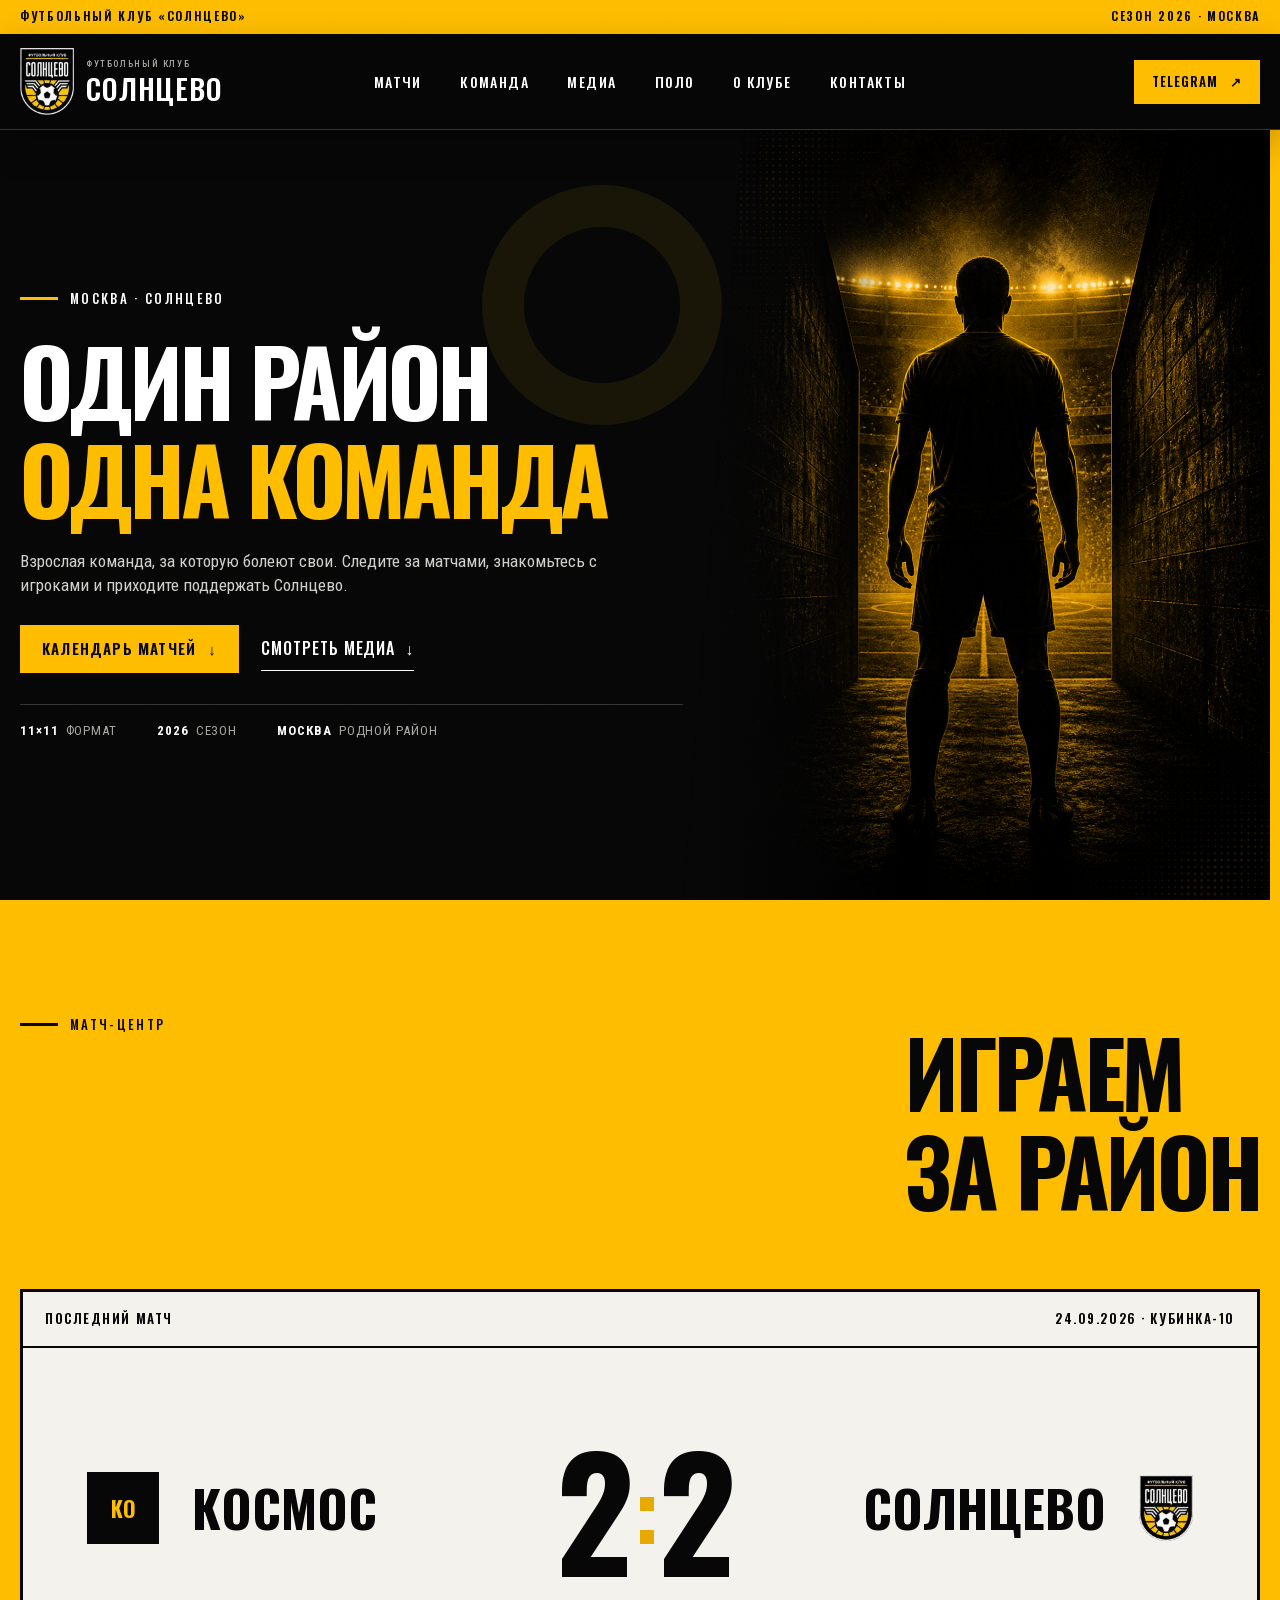
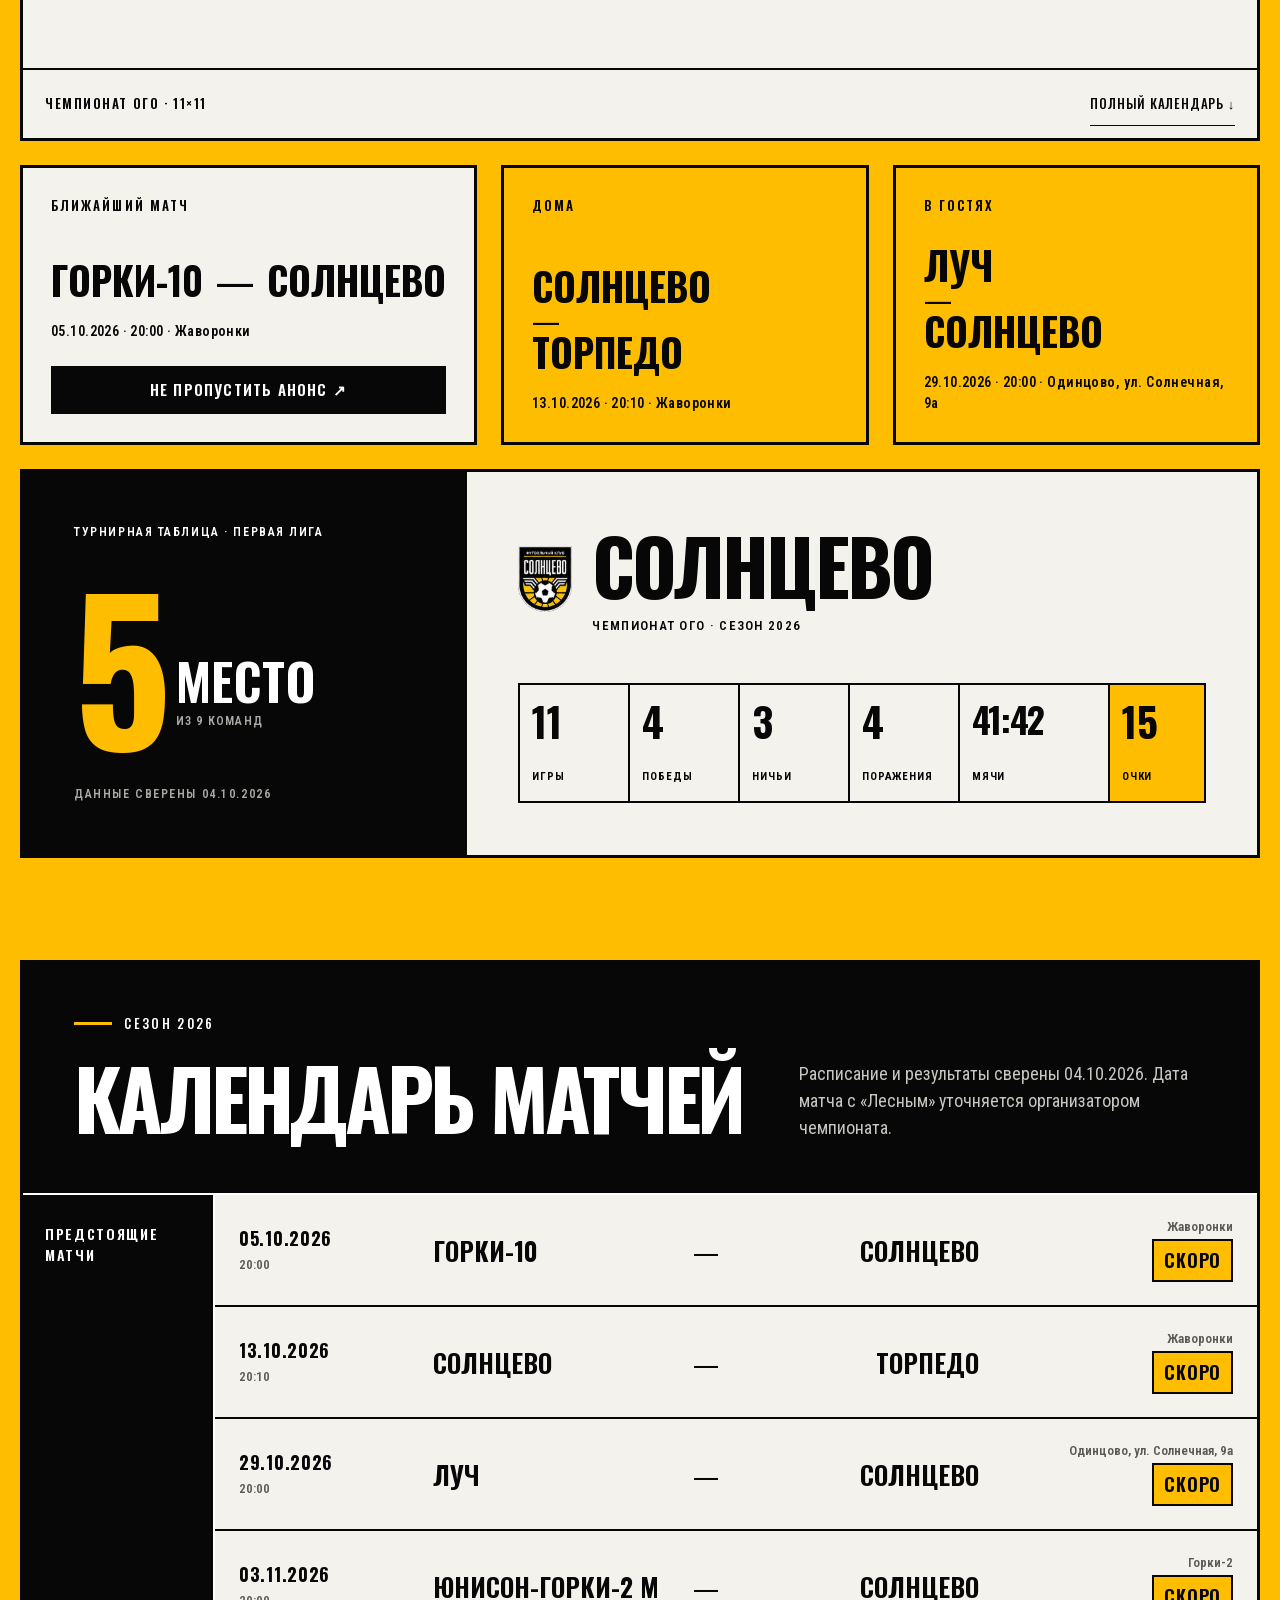
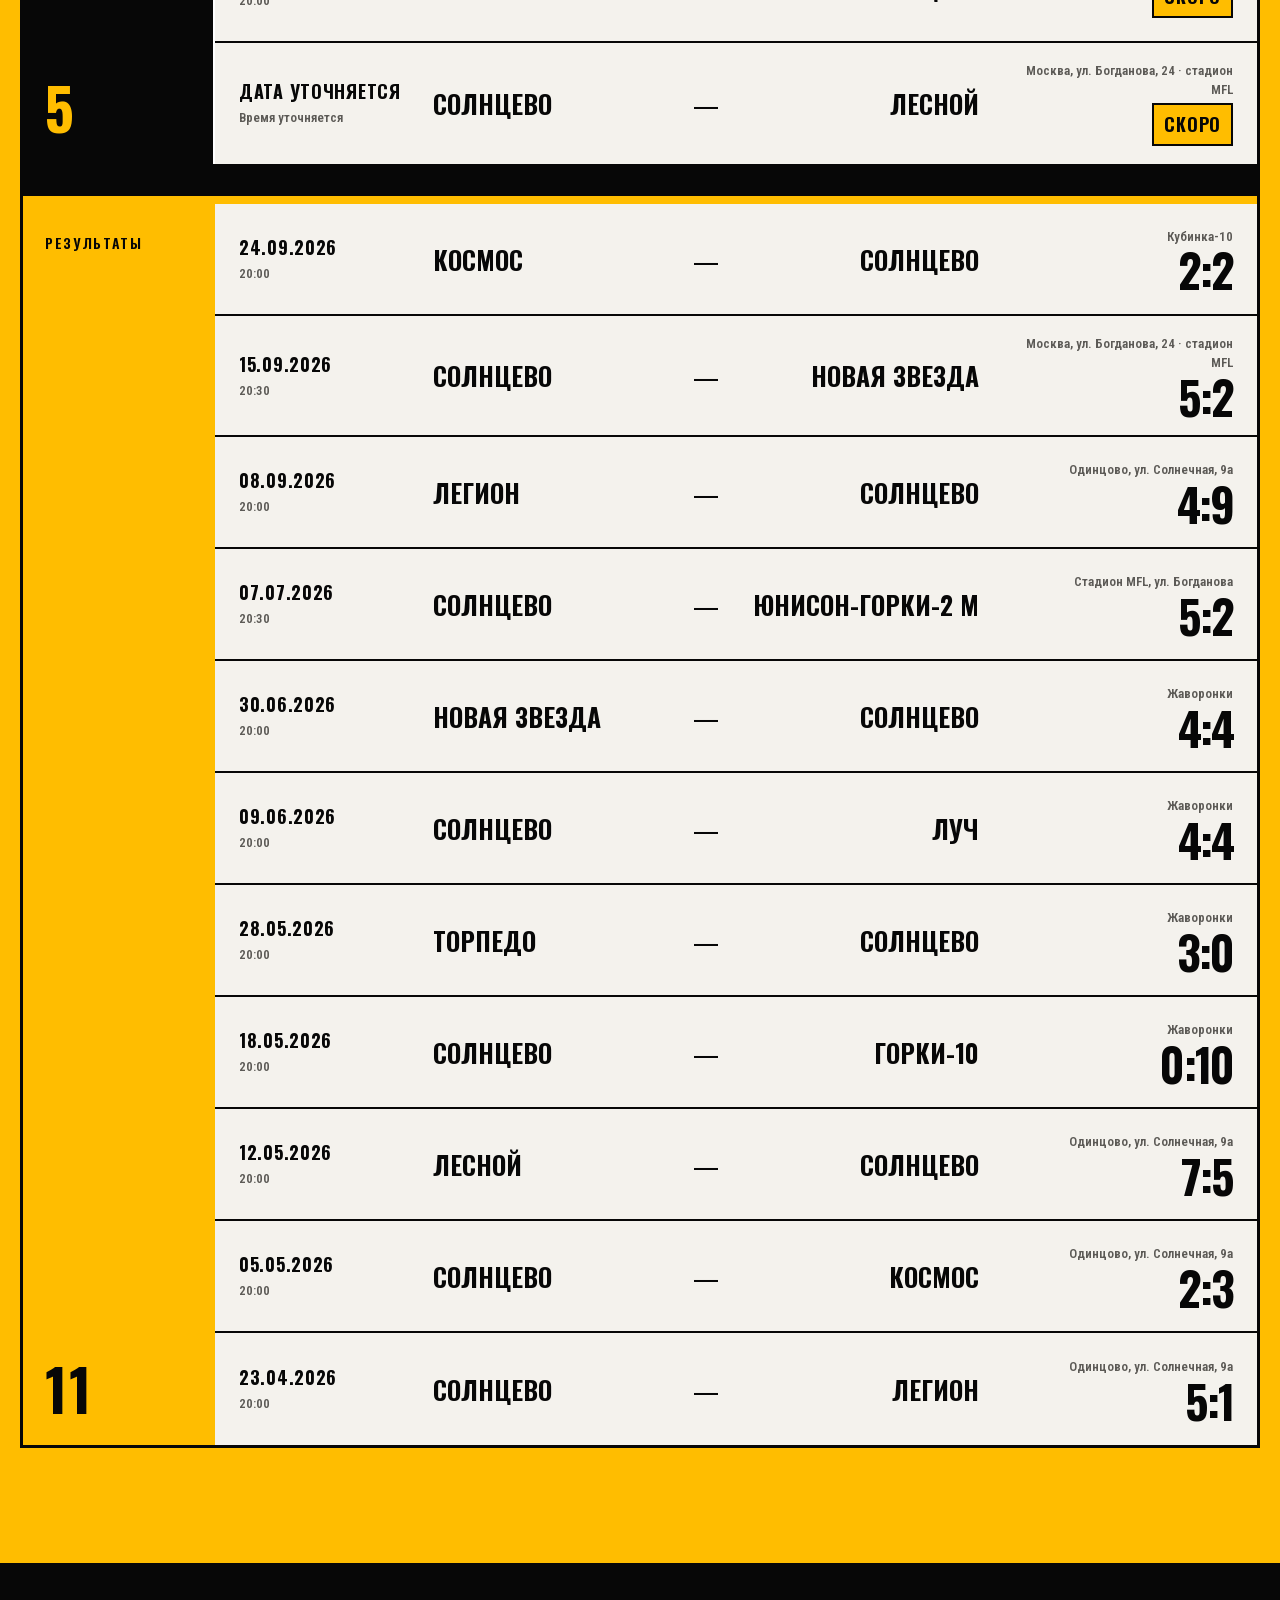
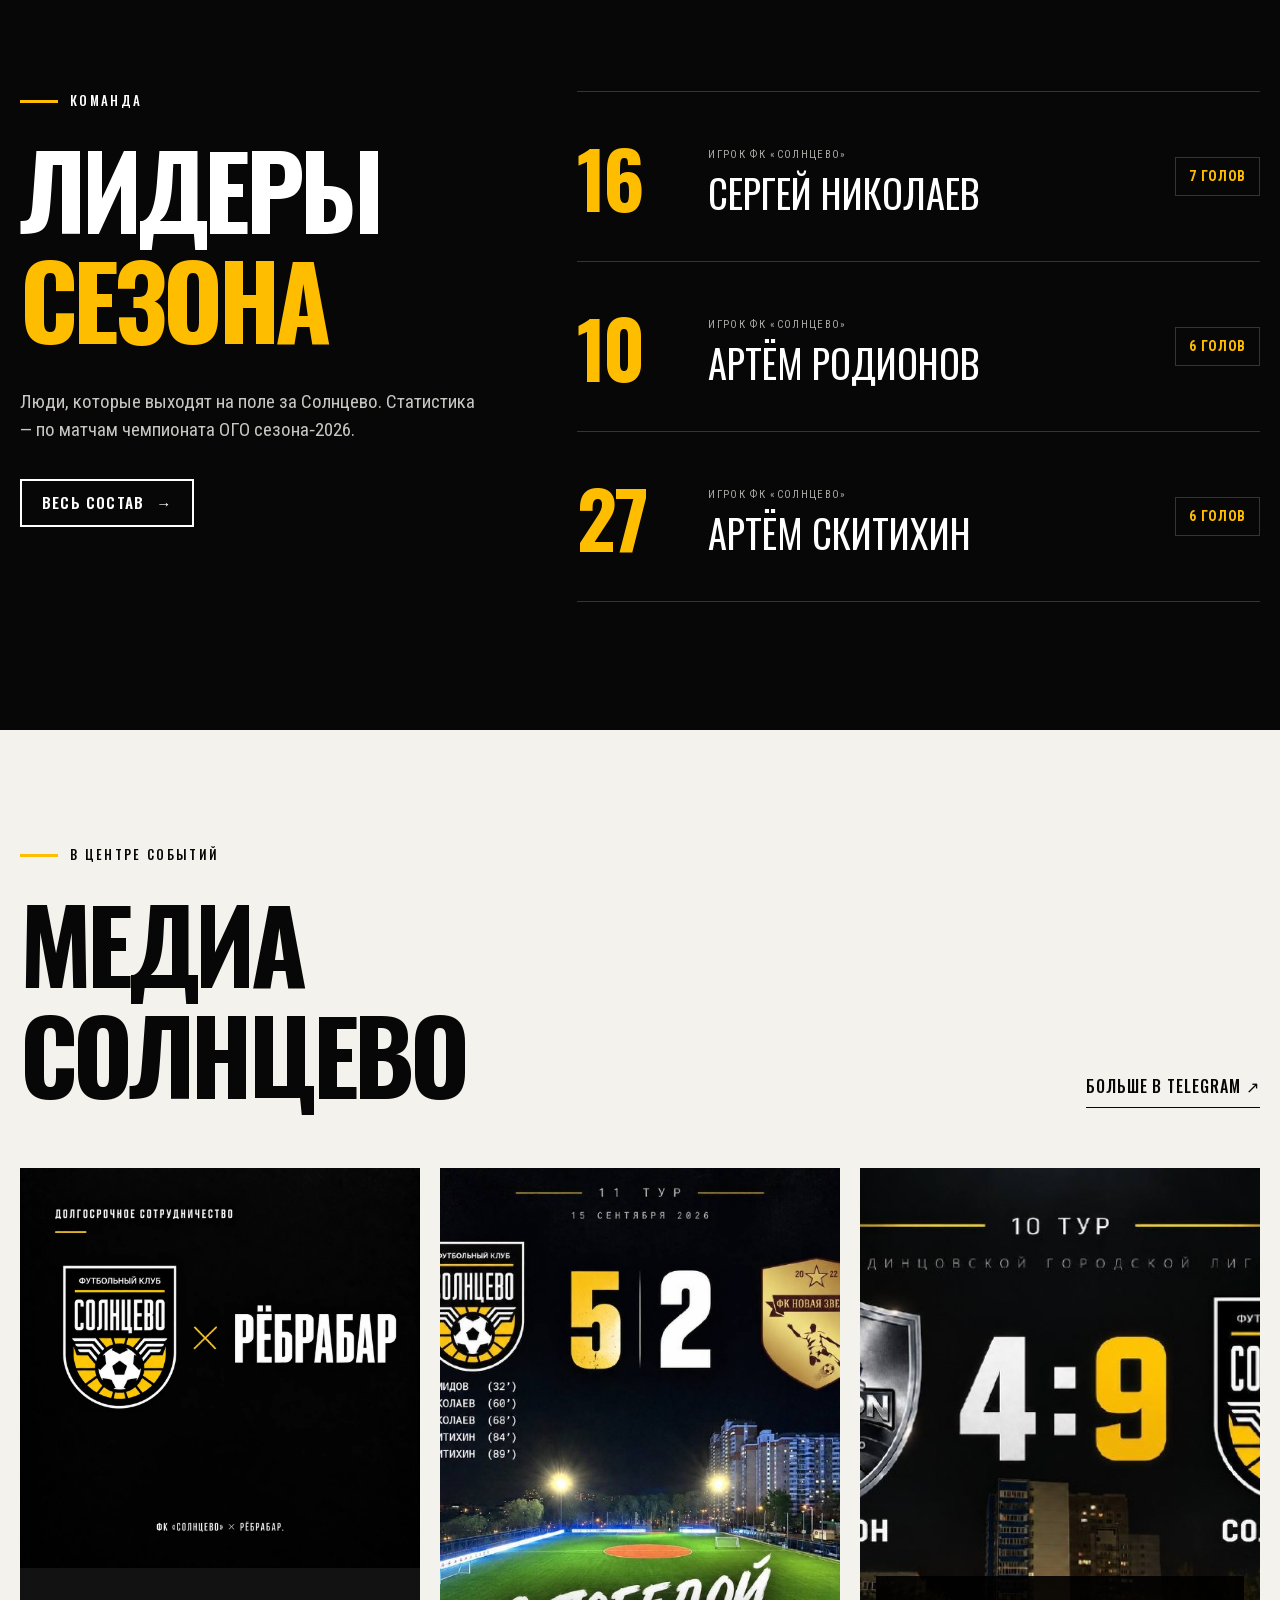
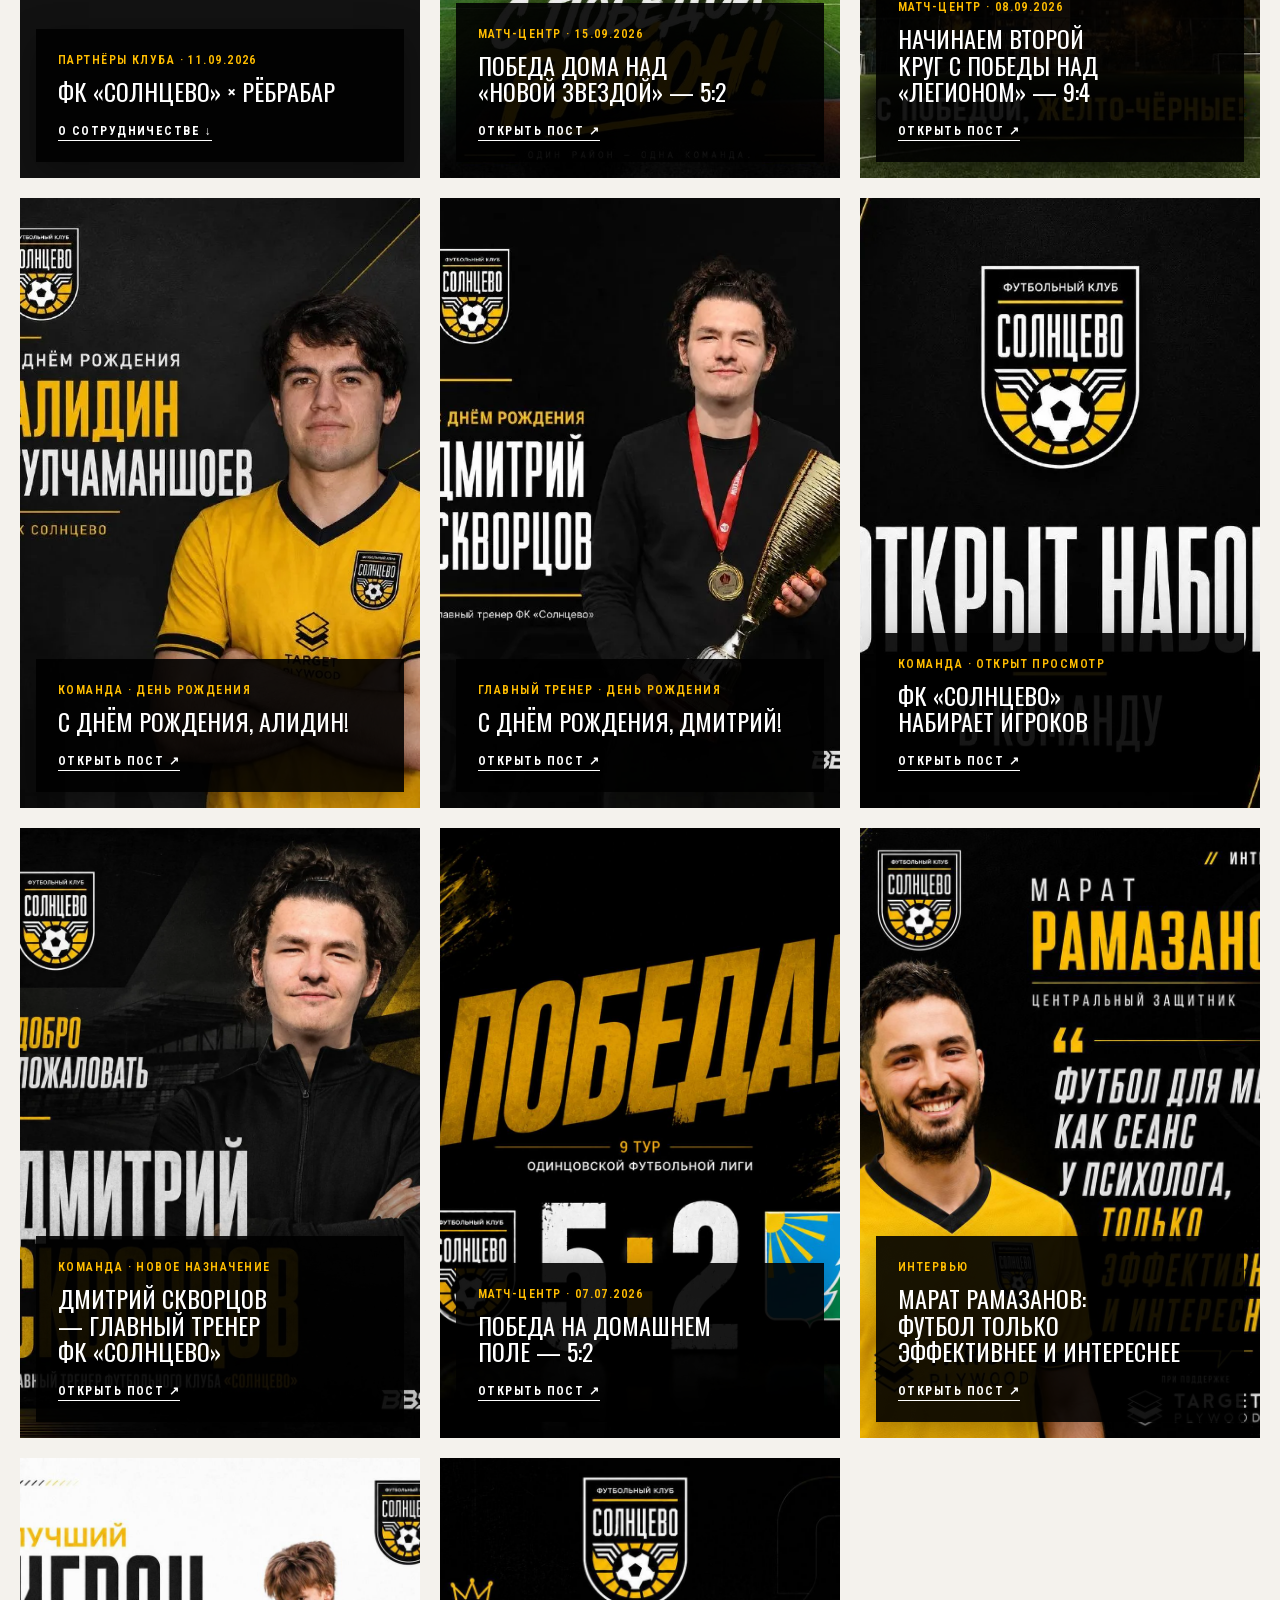
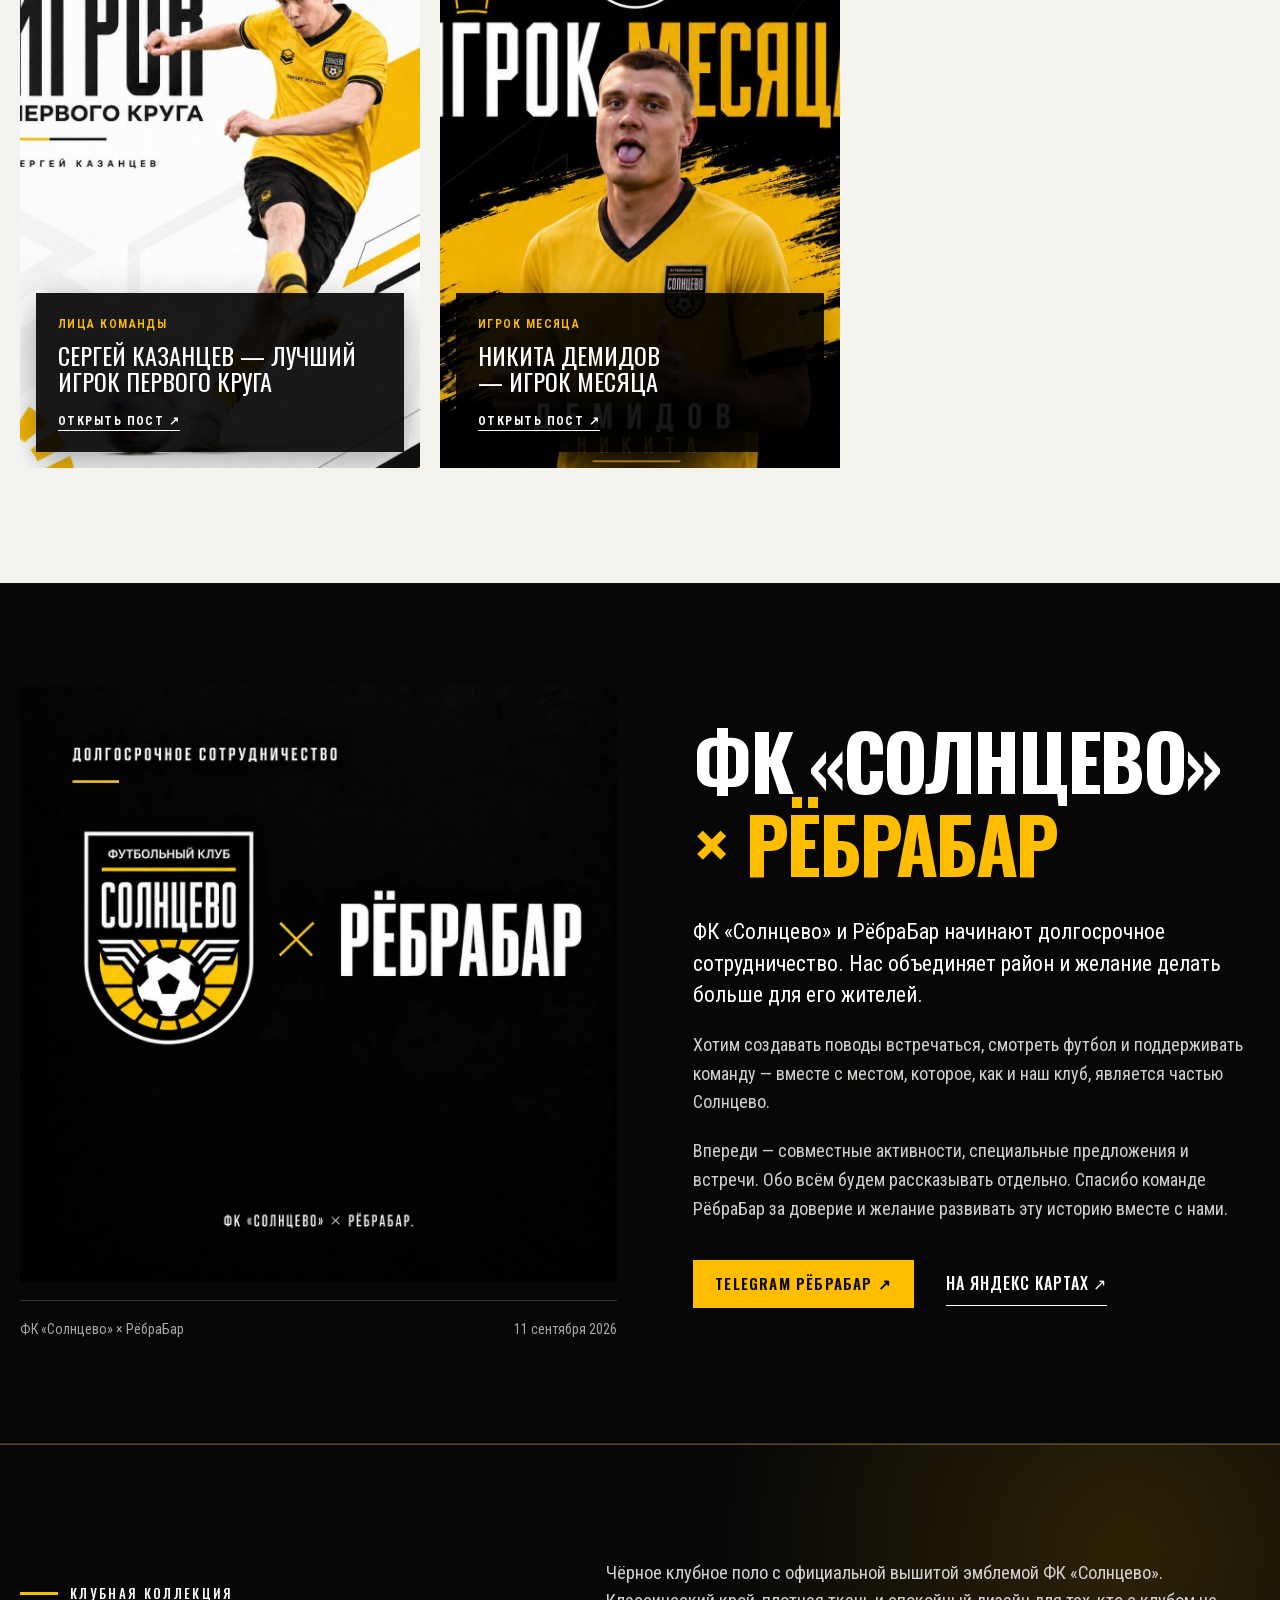
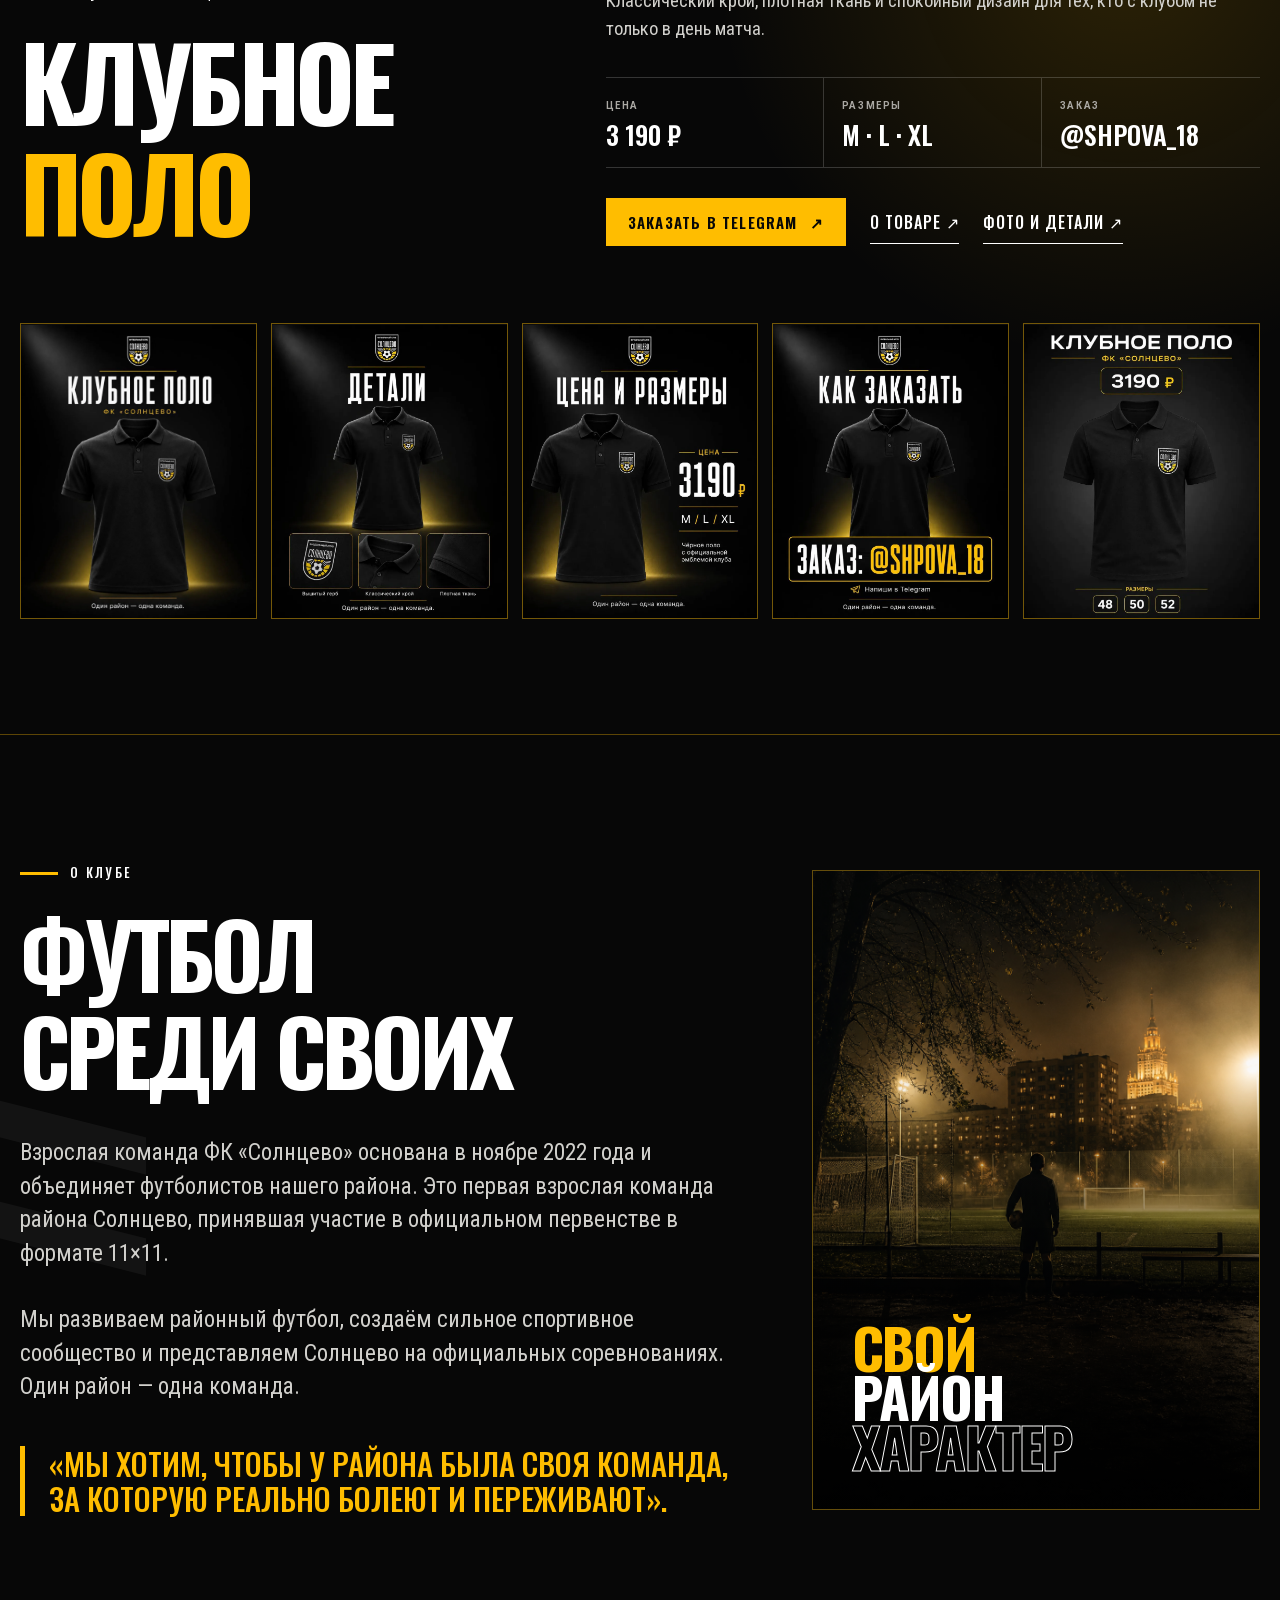
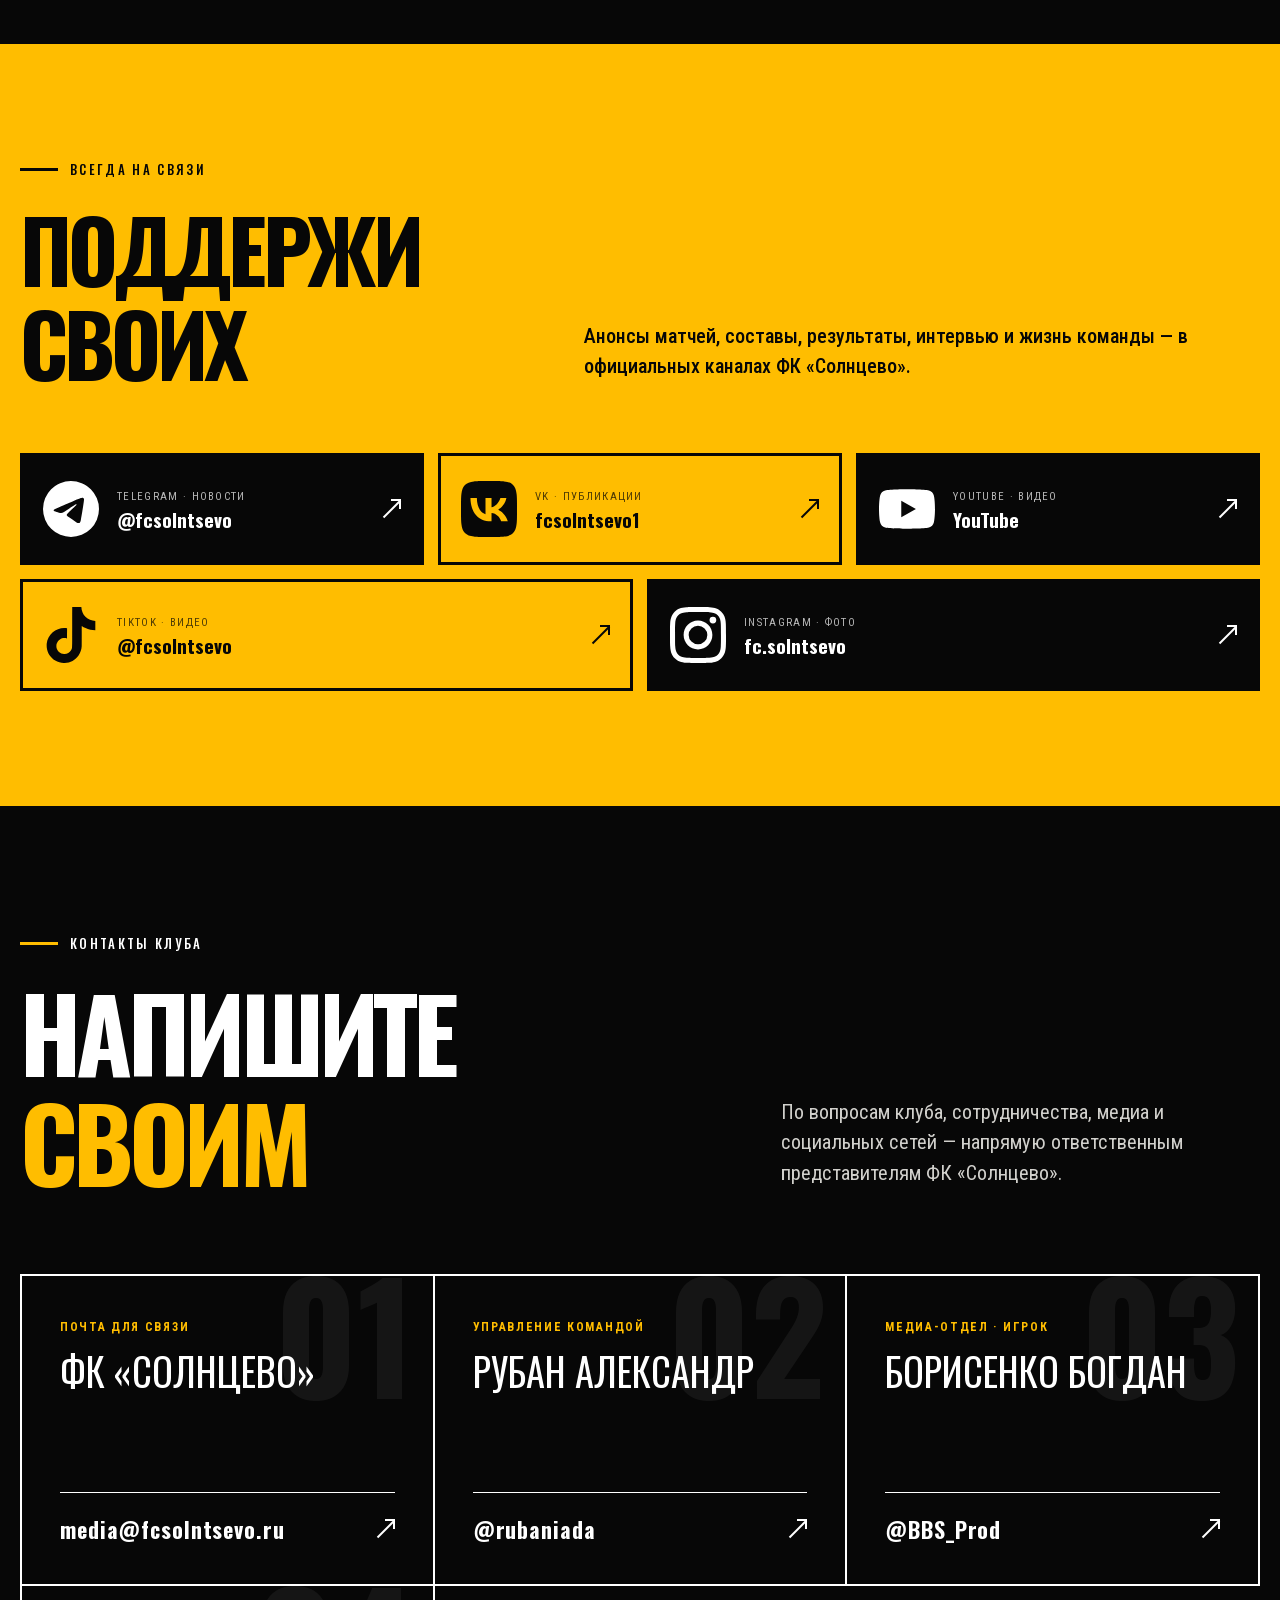
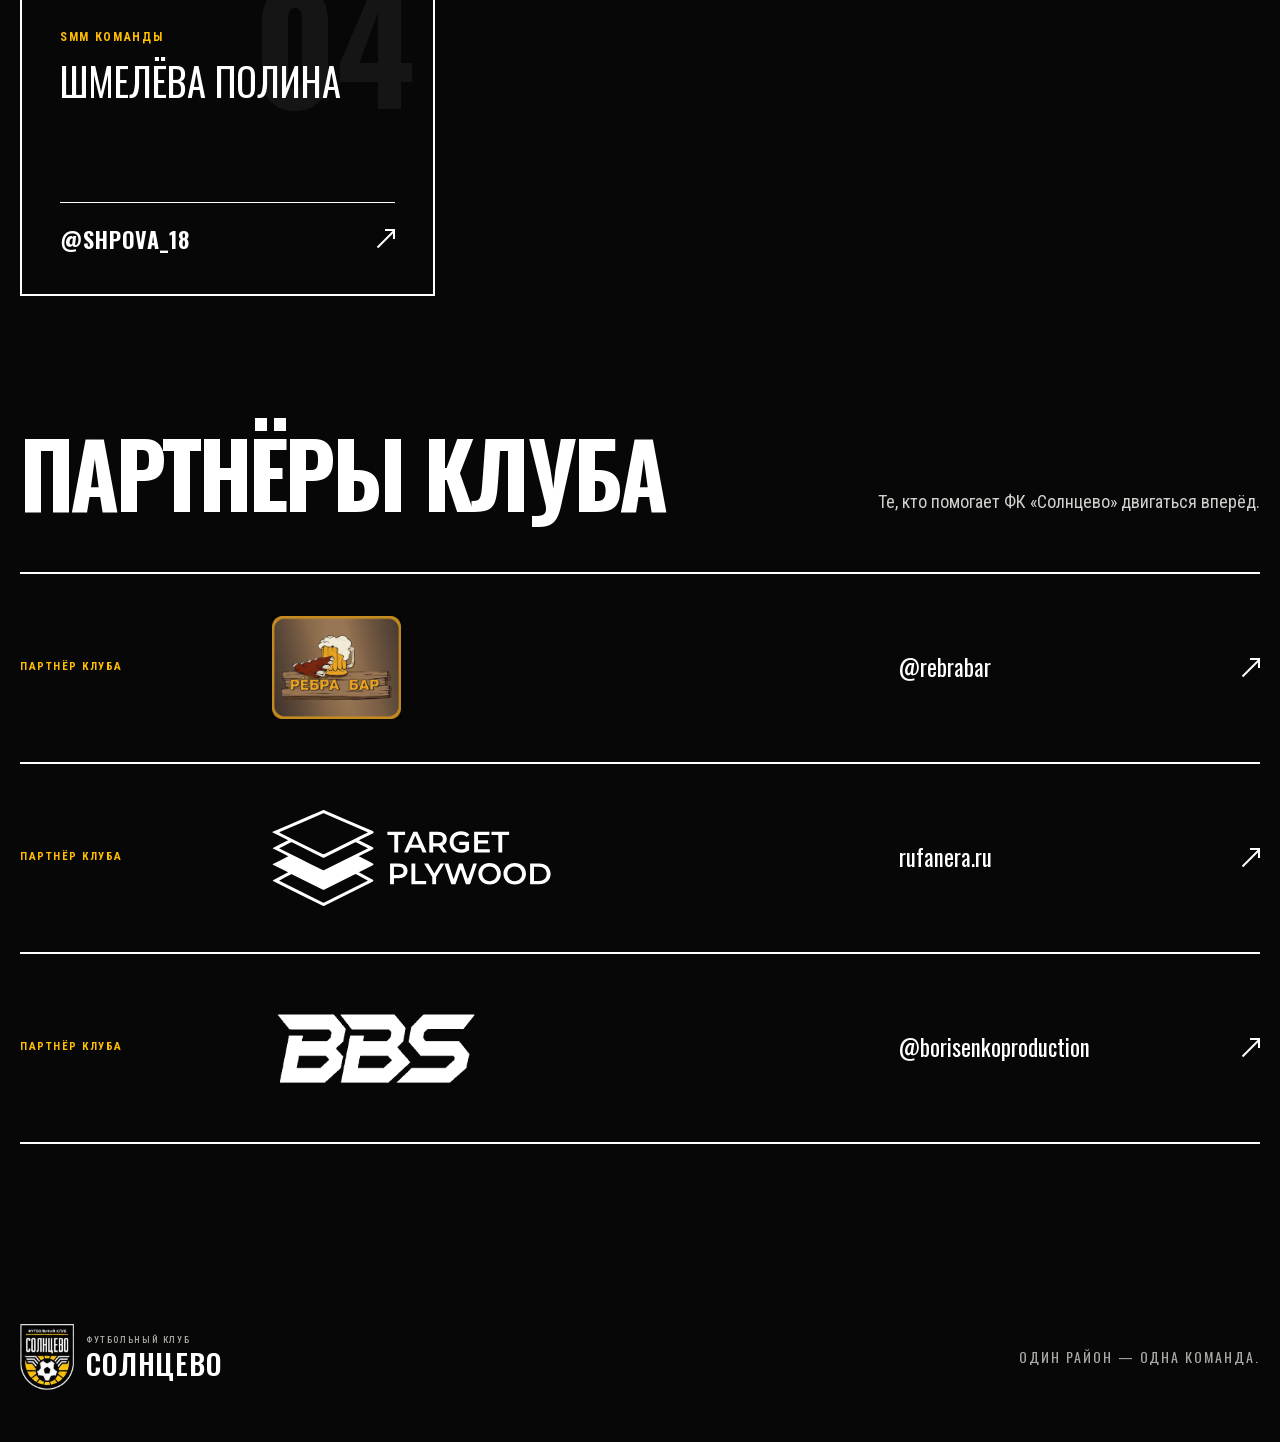
==== commit 276d50f8: "Publish October fixtures and updated Cosmos result" ====
--- a/index.html
+++ b/index.html
@@ -1,4 +1,4 @@
-<!DOCTYPE html><html lang="ru" style="--font-display:&#x27;Oswald&#x27;, &#x27;Oswald Fallback&#x27;;--font-body:&#x27;Roboto Condensed&#x27;, &#x27;Roboto Condensed Fallback&#x27;"><head><meta charSet="utf-8"/><meta name="viewport" content="width=device-width, initial-scale=1"/><link rel="preload" href="/media/crest.png" as="image"/><link rel="preload" href="/media/partners/rufanera.svg" as="image"/><link rel="preload" href="/media/partners/bbs-production.png" as="image"/><link rel="stylesheet" href="/_next/static/css/index.o2_HYjk0.css" data-rsc-css-href="/_next/static/css/index.o2_HYjk0.css" data-precedence="vite-rsc/importer-resources"/><title>ФК Солнцево — официальная взрослая футбольная команда</title><meta name="description" content="Официальный сайт взрослой футбольной команды ФК «Солнцево»: матчи, состав, новости и социальные сети. Клуб основан в 2022 году."/><meta name="keywords" content="ФК Солнцево,футбол Солнцево,футбольный клуб Москва"/><meta property="og:title" content="ФК Солнцево — один район, одна команда"/><meta property="og:description" content="Матчи, состав, новости и жизнь футбольного клуба «Солнцево»."/><meta property="og:url" content="https://fcsolntsevo.ru"/><meta property="og:type" content="website"/><meta property="og:locale" content="ru_RU"/><meta property="og:image" content="https://fcsolntsevo.ru/og.png"/><meta property="og:image:width" content="1672"/><meta property="og:image:height" content="941"/><meta property="og:image:alt" content="ФК Солнцево — один район, одна команда"/><meta name="twitter:card" content="summary_large_image"/><meta name="twitter:title" content="ФК Солнцево — один район, одна команда"/><meta name="twitter:description" content="Матчи, состав, новости и жизнь футбольного клуба «Солнцево»."/><meta name="twitter:image" content="https://fcsolntsevo.ru/og.png"/><link rel="shortcut icon" href="/favicon.ico?v=2"/><link rel="icon" href="/favicon.ico?v=2" sizes="64x64" type="image/x-icon"/><link rel="icon" href="/favicon.png?v=2" sizes="256x256" type="image/png"/><link rel="apple-touch-icon" href="/favicon.png?v=2"/>
+<!DOCTYPE html><html lang="ru" style="--font-display:&#x27;Oswald&#x27;, &#x27;Oswald Fallback&#x27;;--font-body:&#x27;Roboto Condensed&#x27;, &#x27;Roboto Condensed Fallback&#x27;"><head><meta charSet="utf-8"/><meta name="viewport" content="width=device-width, initial-scale=1"/><link rel="preload" href="/media/crest.png" as="image"/><link rel="preload" href="/media/partners/rebrabar.png" as="image"/><link rel="preload" href="/media/partners/rufanera.svg" as="image"/><link rel="preload" href="/media/partners/bbs-production.png" as="image"/><link rel="stylesheet" href="/_next/static/css/index.CxJ24_jV.css" data-rsc-css-href="/_next/static/css/index.CxJ24_jV.css" data-precedence="vite-rsc/importer-resources"/><title>ФК Солнцево — официальная взрослая футбольная команда</title><meta name="description" content="Официальный сайт взрослой футбольной команды ФК «Солнцево»: матчи, состав, новости и социальные сети. Клуб основан в 2022 году."/><meta name="keywords" content="ФК Солнцево,футбол Солнцево,футбольный клуб Москва"/><meta property="og:title" content="ФК Солнцево — один район, одна команда"/><meta property="og:description" content="Матчи, состав, новости и жизнь футбольного клуба «Солнцево»."/><meta property="og:url" content="https://fcsolntsevo.ru"/><meta property="og:type" content="website"/><meta property="og:locale" content="ru_RU"/><meta property="og:image" content="https://fcsolntsevo.ru/og.png"/><meta property="og:image:width" content="1672"/><meta property="og:image:height" content="941"/><meta property="og:image:alt" content="ФК Солнцево — один район, одна команда"/><meta name="twitter:card" content="summary_large_image"/><meta name="twitter:title" content="ФК Солнцево — один район, одна команда"/><meta name="twitter:description" content="Матчи, состав, новости и жизнь футбольного клуба «Солнцево»."/><meta name="twitter:image" content="https://fcsolntsevo.ru/og.png"/><link rel="shortcut icon" href="/favicon.ico?v=2"/><link rel="icon" href="/favicon.ico?v=2" sizes="64x64" type="image/x-icon"/><link rel="icon" href="/favicon.png?v=2" sizes="256x256" type="image/png"/><link rel="apple-touch-icon" href="/favicon.png?v=2"/>
 <link rel="preload" href="/_next/static/_vinext_fonts/oswald-9e15e75ea3b8/oswald-7e4962c8.woff2" as="font" type="font/woff2" crossorigin />
 <link rel="preload" href="/_next/static/_vinext_fonts/oswald-9e15e75ea3b8/oswald-8d143099.woff2" as="font" type="font/woff2" crossorigin />
 <link rel="preload" href="/_next/static/_vinext_fonts/roboto-condensed-01ccf8062903/roboto-condensed-82b4d7b0.woff2" as="font" type="font/woff2" crossorigin />
@@ -526,4 +526,4 @@
 
 .__variable_roboto_condensed_0hc0aws { --font-body: 'Roboto Condensed', 'Roboto Condensed Fallback'; }
 </style>
-</head><body><main><a class="skip-link" href="#content">Перейти к содержанию</a><div class="topline"><span>Футбольный клуб «Солнцево»</span><span class="topline__season">Сезон 2026 · Москва</span></div><header class="site-header"><a class="brand" href="#top" aria-label="ФК Солнцево — на главную"><span class="crest crest--compact" aria-hidden="true"><img src="/media/crest.png" alt=""/></span><span class="brand__name"><small>Футбольный клуб</small>Солнцево</span></a><nav class="desktop-nav" aria-label="Основная навигация"><a href="#matches">Матчи</a><a href="#team">Команда</a><a href="#media">Медиа</a><a href="#merch">Поло</a><a href="#club">О клубе</a><a href="#contacts">Контакты</a></nav><a href="https://t.me/fcsolntsevo" target="_blank" rel="noreferrer" class="button button--small">Telegram <span aria-hidden="true">↗</span></a><details class="mobile-nav"><summary aria-label="Открыть меню"><span class="mobile-nav__burger" aria-hidden="true"><i></i><i></i><i></i></span><span>Меню</span></summary><nav aria-label="Мобильная навигация"><a href="#matches">Матчи</a><a href="#team">Команда</a><a href="#media">Медиа</a><a href="#merch">Поло</a><a href="#club">О клубе</a><a href="#contacts">Контакты</a></nav></details></header><div id="content"><section class="hero" id="top"><div class="hero__copy"><p class="eyebrow"><span></span> Москва · Солнцево</p><h1>Один район<strong>Одна команда</strong></h1><p class="hero__lead">Взрослая команда, за которую болеют свои. Следите за матчами, знакомьтесь с игроками и приходите поддержать Солнцево.</p><div class="hero__actions"><a href="#calendar" class="button">Календарь матчей <span aria-hidden="true">↓</span></a><a class="text-link" href="#media">Смотреть медиа <span aria-hidden="true">↓</span></a></div><div class="hero__meta" aria-label="Информация о сезоне"><span><b>11×11</b> формат</span><span><b>2026</b> сезон</span><span><b>Москва</b> родной район</span></div></div><div class="hero__visual"><img src="/media/hero-silhouette.png" alt="Абстрактный силуэт футболиста в тоннеле перед выходом на поле" fetchPriority="high"/></div></section><section class="match-zone" id="matches" aria-labelledby="matches-title"><div class="section-heading section-heading--dark"><p class="eyebrow"><span></span> Матч-центр</p><h2 id="matches-title">Играем<br/>за район</h2></div><div class="scoreboard"><div class="scoreboard__top"><span>Последний матч</span><span>15.09.2026<!-- --> · <!-- -->Москва, ул. Богданова, 24 · стадион MFL</span></div><div class="scoreboard__teams"><div class="scoreboard__team scoreboard__team--home"><span class="crest crest--compact" aria-hidden="true"><img src="/media/crest.png" alt=""/></span><b>Солнцево</b></div><strong class="scoreboard__score" aria-label="Счёт 5:2"><span>5</span><i>:</i><span>2</span></strong><div class="scoreboard__team scoreboard__team--away"><span class="opponent-mark" aria-hidden="true">НЗ</span><b>Новая Звезда</b></div></div><div class="scoreboard__bottom"><span>Чемпионат ОГО · 11×11</span><a href="#calendar" class="text-link text-link--dark">Полный календарь ↓</a></div></div><div class="fixtures" aria-label="Ближайшие соперники"><article class="fixture fixture--featured"><p>Ближайший матч</p><div class="fixture__teams"><b>Космос</b><span>—</span><b>Солнцево</b></div><small>24.09.2026<!-- --> · 20:00<!-- --> · <!-- -->Кубинка-10</small><a href="https://t.me/fcsolntsevo" target="_blank" rel="noreferrer" class="button button--black">Не пропустить анонс ↗</a></article><article class="fixture"><p>Дома</p><div class="fixture__teams fixture__teams--small"><b>Солнцево</b><span>—</span><b>Лесной</b></div><small>01.10.2026<!-- --> · 20:30<!-- --> · <!-- -->Москва, ул. Богданова, 24 · стадион MFL</small></article><article class="fixture"><p>В гостях</p><div class="fixture__teams fixture__teams--small"><b>Горки-10</b><span>—</span><b>Солнцево</b></div><small>05.10.2026<!-- --> · 20:00<!-- --> · <!-- -->Жаворонки</small></article></div><section class="standing-card" aria-labelledby="standing-title"><div class="standing-card__rank"><p>Турнирная таблица · Первая лига</p><div><strong>5</strong><span>место<small>из <!-- -->9<!-- --> команд</small></span></div><small>Данные сверены 16.09.2026</small></div><div class="standing-card__content"><div class="standing-card__heading"><span class="crest crest--compact" aria-hidden="true"><img src="/media/crest.png" alt=""/></span><div><h3 id="standing-title">Солнцево</h3><p>Чемпионат ОГО · сезон 2026</p></div></div><dl class="standing-card__stats"><div><dt>Игры</dt><dd>10</dd></div><div><dt>Победы</dt><dd>4</dd></div><div><dt>Ничьи</dt><dd>2</dd></div><div><dt>Поражения</dt><dd>4</dd></div><div><dt>Мячи</dt><dd>39<!-- -->:<!-- -->40</dd></div><div class="standing-card__points"><dt>Очки</dt><dd>14</dd></div></dl></div></section><section class="calendar" id="calendar" aria-labelledby="calendar-title"><div class="calendar__heading"><div><p class="eyebrow"><span></span> Сезон 2026</p><h3 id="calendar-title">Календарь матчей</h3></div><p>Расписание и результаты сверены 16.09.2026. Даты оставшихся игр добавим после публикации организатором чемпионата.</p></div><div class="calendar__group"><div class="calendar__label"><span>Предстоящие матчи</span><b>6</b></div><div class="calendar__list"><article class="calendar-match"><div class="calendar-match__date"><b>24.09.2026</b><span>20:00</span></div><div class="calendar-match__teams"><b>Космос</b><span>—</span><b>Солнцево</b></div><div class="calendar-match__status"><span>Кубинка-10</span><b>Скоро</b></div></article><article class="calendar-match"><div class="calendar-match__date"><b>01.10.2026</b><span>20:30</span></div><div class="calendar-match__teams"><b>Солнцево</b><span>—</span><b>Лесной</b></div><div class="calendar-match__status"><span>Москва, ул. Богданова, 24 · стадион MFL</span><b>Скоро</b></div></article><article class="calendar-match"><div class="calendar-match__date"><b>05.10.2026</b><span>20:00</span></div><div class="calendar-match__teams"><b>Горки-10</b><span>—</span><b>Солнцево</b></div><div class="calendar-match__status"><span>Жаворонки</span><b>Скоро</b></div></article><article class="calendar-match"><div class="calendar-match__date"><b>Дата уточняется</b><span>Время уточняется</span></div><div class="calendar-match__teams"><b>Солнцево</b><span>—</span><b>Торпедо</b></div><div class="calendar-match__status"><span>Москва, ул. Богданова, 24 · стадион MFL</span><b>Скоро</b></div></article><article class="calendar-match"><div class="calendar-match__date"><b>Дата уточняется</b><span>Время уточняется</span></div><div class="calendar-match__teams"><b>Луч</b><span>—</span><b>Солнцево</b></div><div class="calendar-match__status"><span>Одинцово, ул. Солнечная, 9а</span><b>Скоро</b></div></article><article class="calendar-match"><div class="calendar-match__date"><b>Дата уточняется</b><span>Время уточняется</span></div><div class="calendar-match__teams"><b>Юнисон-Горки-2 м</b><span>—</span><b>Солнцево</b></div><div class="calendar-match__status"><span>Горки-2</span><b>Скоро</b></div></article></div></div><div class="calendar__group calendar__group--results"><div class="calendar__label"><span>Результаты</span><b>10</b></div><div class="calendar__list"><article class="calendar-match"><div class="calendar-match__date"><b>15.09.2026</b><span>20:30</span></div><div class="calendar-match__teams"><b>Солнцево</b><span>—</span><b>Новая Звезда</b></div><div class="calendar-match__status calendar-match__status--score"><span>Москва, ул. Богданова, 24 · стадион MFL</span><b>5:2</b></div></article><article class="calendar-match"><div class="calendar-match__date"><b>08.09.2026</b><span>20:00</span></div><div class="calendar-match__teams"><b>Легион</b><span>—</span><b>Солнцево</b></div><div class="calendar-match__status calendar-match__status--score"><span>Одинцово, ул. Солнечная, 9а</span><b>4:9</b></div></article><article class="calendar-match"><div class="calendar-match__date"><b>07.07.2026</b><span>20:30</span></div><div class="calendar-match__teams"><b>Солнцево</b><span>—</span><b>Юнисон-Горки-2 м</b></div><div class="calendar-match__status calendar-match__status--score"><span>Стадион MFL, ул. Богданова</span><b>5:2</b></div></article><article class="calendar-match"><div class="calendar-match__date"><b>30.06.2026</b><span>20:00</span></div><div class="calendar-match__teams"><b>Новая звезда</b><span>—</span><b>Солнцево</b></div><div class="calendar-match__status calendar-match__status--score"><span>Жаворонки</span><b>4:4</b></div></article><article class="calendar-match"><div class="calendar-match__date"><b>09.06.2026</b><span>20:00</span></div><div class="calendar-match__teams"><b>Солнцево</b><span>—</span><b>Луч</b></div><div class="calendar-match__status calendar-match__status--score"><span>Жаворонки</span><b>4:4</b></div></article><article class="calendar-match"><div class="calendar-match__date"><b>28.05.2026</b><span>20:00</span></div><div class="calendar-match__teams"><b>Торпедо</b><span>—</span><b>Солнцево</b></div><div class="calendar-match__status calendar-match__status--score"><span>Жаворонки</span><b>3:0</b></div></article><article class="calendar-match"><div class="calendar-match__date"><b>18.05.2026</b><span>20:00</span></div><div class="calendar-match__teams"><b>Солнцево</b><span>—</span><b>Горки-10</b></div><div class="calendar-match__status calendar-match__status--score"><span>Жаворонки</span><b>0:10</b></div></article><article class="calendar-match"><div class="calendar-match__date"><b>12.05.2026</b><span>20:00</span></div><div class="calendar-match__teams"><b>Лесной</b><span>—</span><b>Солнцево</b></div><div class="calendar-match__status calendar-match__status--score"><span>Одинцово, ул. Солнечная, 9а</span><b>7:5</b></div></article><article class="calendar-match"><div class="calendar-match__date"><b>05.05.2026</b><span>20:00</span></div><div class="calendar-match__teams"><b>Солнцево</b><span>—</span><b>Космос</b></div><div class="calendar-match__status calendar-match__status--score"><span>Одинцово, ул. Солнечная, 9а</span><b>2:3</b></div></article><article class="calendar-match"><div class="calendar-match__date"><b>23.04.2026</b><span>20:00</span></div><div class="calendar-match__teams"><b>Солнцево</b><span>—</span><b>Легион</b></div><div class="calendar-match__status calendar-match__status--score"><span>Одинцово, ул. Солнечная, 9а</span><b>5:1</b></div></article></div></div></section></section><section class="team-section" id="team" aria-labelledby="team-title"><div class="team-section__intro"><p class="eyebrow"><span></span> Команда</p><h2 id="team-title">Лидеры<br/><em>сезона</em></h2><p>Люди, которые выходят на поле за Солнцево. Статистика — по матчам чемпионата ОГО сезона‑2026.</p><a href="/team" class="button button--outline">Весь состав <span aria-hidden="true">→</span></a></div><div class="leaders-list"><div class="leader"><span class="leader__number">16</span><div><small>Игрок ФК «Солнцево»</small><h3>Сергей Николаев</h3></div><strong>7<!-- --> <!-- -->голов</strong></div><div class="leader"><span class="leader__number">10</span><div><small>Игрок ФК «Солнцево»</small><h3>Артём Родионов</h3></div><strong>6<!-- --> <!-- -->голов</strong></div><div class="leader"><span class="leader__number">27</span><div><small>Игрок ФК «Солнцево»</small><h3>Артём Скитихин</h3></div><strong>6<!-- --> <!-- -->голов</strong></div></div></section><section class="media-section" id="media" aria-labelledby="media-title"><div class="section-heading section-heading--media"><div><p class="eyebrow"><span></span> В центре событий</p><h2 id="media-title">Медиа<br/>Солнцево</h2></div><a href="https://t.me/fcsolntsevo" target="_blank" rel="noreferrer" class="text-link">Больше в Telegram ↗</a></div><div class="media-grid"><a href="#rebrabar" class="media-card media-card--partnership"><img src="/media/rebrabar-partnership.webp" alt="ФК Солнцево и РёбраБар — долгосрочное сотрудничество" loading="lazy"/><div class="media-card__overlay"><p>Партнёры клуба · 11.09.2026</p><h3>ФК «Солнцево» × РёбраБар</h3><span class="media-card__link">О сотрудничестве ↓</span></div></a><a href="https://t.me/fcsolntsevo/766" target="_blank" rel="noreferrer" class="media-card"><img src="/media/win-novaya-zvezda-september-2026.jpg" alt="Победа ФК Солнцево над Новой Звездой со счётом 5:2" loading="lazy"/><div class="media-card__overlay"><p>Матч-центр · 15.09.2026</p><h3>Победа дома над «Новой Звездой» — 5:2</h3><span class="media-card__link">Открыть пост ↗</span></div></a><a href="https://t.me/fcsolntsevo/745" target="_blank" rel="noreferrer" class="media-card"><img src="/media/win-legion-september-2026.jpg" alt="Выездная победа ФК Солнцево над Легионом со счётом 9:4" loading="lazy"/><div class="media-card__overlay"><p>Матч-центр · 08.09.2026</p><h3>Начинаем второй круг с победы над «Легионом» — 9:4</h3><span class="media-card__link">Открыть пост ↗</span></div></a><a href="https://t.me/fcsolntsevo/711" target="_blank" rel="noreferrer" class="media-card"><img src="/media/alidin-gulchamanshoev-birthday.webp" alt="Поздравление Алидина Гулчаманшоева с днём рождения" loading="lazy"/><div class="media-card__overlay"><p>Команда · день рождения</p><h3>С днём рождения, Алидин!</h3><span class="media-card__link">Открыть пост ↗</span></div></a><a href="https://t.me/fcsolntsevo/710" target="_blank" rel="noreferrer" class="media-card"><img src="/media/dmitry-skvortsov-birthday.webp" alt="Поздравление главного тренера Дмитрия Скворцова с днём рождения" loading="lazy"/><div class="media-card__overlay"><p>Главный тренер · день рождения</p><h3>С днём рождения, Дмитрий!</h3><span class="media-card__link">Открыть пост ↗</span></div></a><a href="https://t.me/fcsolntsevo/708" target="_blank" rel="noreferrer" class="media-card"><img src="/media/recruitment-2026.webp" alt="Объявление о наборе игроков в ФК Солнцево" loading="lazy"/><div class="media-card__overlay"><p>Команда · открыт просмотр</p><h3>ФК «Солнцево» набирает игроков</h3><span class="media-card__link">Открыть пост ↗</span></div></a><a href="https://t.me/fcsolntsevo/679" target="_blank" rel="noreferrer" class="media-card"><img src="/media/dmitry-skvortsov-head-coach.webp" alt="Дмитрий Скворцов, главный тренер футбольного клуба Солнцево" loading="lazy"/><div class="media-card__overlay"><p>Команда · новое назначение</p><h3>Дмитрий Скворцов — главный тренер ФК «Солнцево»</h3><span class="media-card__link">Открыть пост ↗</span></div></a><a href="https://t.me/fcsolntsevo/609" target="_blank" rel="noreferrer" class="media-card"><img src="/media/win-5-2.png" alt="Афиша победы ФК Солнцево со счётом 5:2" loading="lazy"/><div class="media-card__overlay"><p>Матч-центр · 07.07.2026</p><h3>Победа на домашнем поле — 5:2</h3><span class="media-card__link">Открыть пост ↗</span></div></a><a href="https://t.me/fcsolntsevo/641" target="_blank" rel="noreferrer" class="media-card"><img src="/media/marat-ramazanov.png" alt="Интервью с игроком ФК Солнцево Маратом Рамазановым" loading="lazy"/><div class="media-card__overlay"><p>Интервью</p><h3>Марат Рамазанов: футбол только эффективнее и интереснее</h3><span class="media-card__link">Открыть пост ↗</span></div></a><a href="https://t.me/fcsolntsevo/643" target="_blank" rel="noreferrer" class="media-card"><img src="/media/sergey-kazantsev.png" alt="Сергей Казанцев в форме ФК Солнцево" loading="lazy"/><div class="media-card__overlay"><p>Лица команды</p><h3>Сергей Казанцев — лучший игрок первого круга</h3><span class="media-card__link">Открыть пост ↗</span></div></a><a href="https://t.me/fcsolntsevo/598" target="_blank" rel="noreferrer" class="media-card"><img src="/media/nikita-demidov.png" alt="Никита Демидов — игрок месяца ФК Солнцево" loading="lazy"/><div class="media-card__overlay"><p>Игрок месяца</p><h3>Никита Демидов — игрок месяца</h3><span class="media-card__link">Открыть пост ↗</span></div></a></div></section><section class="partnership-section" id="rebrabar" aria-labelledby="partnership-title"><div class="partnership-section__inner"><figure class="partnership-section__art"><img src="/media/rebrabar-partnership.webp" alt="Герб ФК Солнцево и РёбраБар" width="1254" height="1254" loading="lazy"/><figcaption>ФК «Солнцево» × РёбраБар <time dateTime="2026-09-11">11 сентября 2026</time></figcaption></figure><div class="partnership-section__copy"><h2 id="partnership-title">ФК «Солнцево»<br/><em>× РёбраБар</em></h2><p class="partnership-section__lead">ФК «Солнцево» и РёбраБар начинают долгосрочное сотрудничество. Нас объединяет район и желание делать больше для его жителей.</p><p>Хотим создавать поводы встречаться, смотреть футбол и поддерживать команду — вместе с местом, которое, как и наш клуб, является частью Солнцево.</p><p>Впереди — совместные активности, специальные предложения и встречи. Обо всём будем рассказывать отдельно. Спасибо команде РёбраБар за доверие и желание развивать эту историю вместе с нами.</p><div class="partnership-section__actions"><a href="https://t.me/rebrabar" target="_blank" rel="noreferrer" class="button">Telegram РёбраБар ↗</a><a href="https://yandex.ru/maps/-/CDgS70zS" target="_blank" rel="noreferrer" class="text-link">На Яндекс Картах ↗</a></div></div></div></section><section class="merch-section" id="merch" aria-labelledby="merch-title"><div class="merch-section__intro"><div><p class="eyebrow"><span></span> Клубная коллекция</p><h2 id="merch-title">Клубное<br/><em>поло</em></h2></div><div class="merch-section__copy"><p>Чёрное клубное поло с официальной вышитой эмблемой ФК «Солнцево». Классический крой, плотная ткань и спокойный дизайн для тех, кто с клубом не только в день матча.</p><dl class="merch-facts"><div><dt>Цена</dt><dd>3 190 ₽</dd></div><div><dt>Размеры</dt><dd>M · L · XL</dd></div><div><dt>Заказ</dt><dd>@SHPOVA_18</dd></div></dl><div class="merch-section__actions"><a href="https://t.me/SHPOVA_18" target="_blank" rel="noreferrer" class="button">Заказать в Telegram <span aria-hidden="true">↗</span></a><a href="https://t.me/fcsolntsevo/706" target="_blank" rel="noreferrer" class="text-link">О товаре ↗</a><a href="https://t.me/fcsolntsevo/712" target="_blank" rel="noreferrer" class="text-link">Фото и детали ↗</a></div></div></div><div class="merch-gallery" aria-label="Клубное поло ФК Солнцево"><figure class="merch-gallery__hero"><img src="/media/polo-hero.webp" alt="Чёрное клубное поло ФК Солнцево" loading="lazy"/></figure><figure><img src="/media/polo-details.webp" alt="Вышитый герб, воротник и плотная ткань клубного поло" loading="lazy"/></figure><figure><img src="/media/polo-price.webp" alt="Цена клубного поло — 3190 рублей" loading="lazy"/></figure><figure><img src="/media/polo-order.webp" alt="Информация о заказе клубного поло в Telegram" loading="lazy"/></figure><figure><img src="/media/polo-sizes.webp" alt="Клубное поло в размерах M, L и XL" loading="lazy"/></figure></div></section><section class="club-section" id="club" aria-labelledby="club-title"><div class="club-section__number" aria-hidden="true">77</div><div class="club-section__copy"><p class="eyebrow"><span></span> О клубе</p><h2 id="club-title">Футбол<br/>среди своих</h2><p class="club-section__lead">Взрослая команда ФК «Солнцево» основана в ноябре 2022 года и объединяет футболистов нашего района. Это первая взрослая команда района Солнцево, принявшая участие в официальном первенстве в формате 11×11.<br/><br/>Мы развиваем районный футбол, создаём сильное спортивное сообщество и представляем Солнцево на официальных соревнованиях. Один район — одна команда.</p><blockquote>«Мы хотим, чтобы у района была своя команда, за которую реально болеют и переживают».</blockquote></div><div class="club-section__motto" aria-label="Клубные ценности"><img src="/media/club-neighborhood-field.png" alt="Ночное районное футбольное поле в свете прожекторов" loading="lazy"/><span>Свой</span><span>Район</span><span>Характер</span></div></section><section class="social-section" aria-labelledby="social-title"><div><p class="eyebrow"><span></span> Всегда на связи</p><h2 id="social-title">Поддержи<br/>своих</h2></div><p class="social-section__text">Анонсы матчей, составы, результаты, интервью и жизнь команды — в официальных каналах ФК «Солнцево».</p><div class="social-links"><a href="https://t.me/fcsolntsevo" target="_blank" rel="noreferrer" class="social-link"><span class="social-link__icon social-link__icon--telegram" aria-hidden="true"></span><div><small>Telegram · новости</small><b>@fcsolntsevo</b></div><span class="social-link__arrow" aria-hidden="true"></span></a><a href="https://vk.ru/fcsolntsevo1" target="_blank" rel="noreferrer" class="social-link social-link--light"><span class="social-link__icon social-link__icon--vk" aria-hidden="true"></span><div><small>VK · публикации</small><b>fcsolntsevo1</b></div><span class="social-link__arrow" aria-hidden="true"></span></a><a href="https://www.youtube.com/channel/UCNmoC4_jgL1lPzDcay_BHig" target="_blank" rel="noreferrer" class="social-link"><span class="social-link__icon social-link__icon--youtube" aria-hidden="true"></span><div><small>YouTube · видео</small><b>YouTube</b></div><span class="social-link__arrow" aria-hidden="true"></span></a><a href="https://www.tiktok.com/@fcsolntsevo" target="_blank" rel="noreferrer" class="social-link social-link--light"><span class="social-link__icon social-link__icon--tiktok" aria-hidden="true"></span><div><small>TikTok · видео</small><b>@fcsolntsevo</b></div><span class="social-link__arrow" aria-hidden="true"></span></a><a href="https://www.instagram.com/fc.solntsevo" target="_blank" rel="noreferrer" class="social-link"><span class="social-link__icon social-link__icon--instagram" aria-hidden="true"></span><div><small>Instagram · фото</small><b>fc.solntsevo</b></div><span class="social-link__arrow" aria-hidden="true"></span></a></div></section><section class="contacts-section" id="contacts" aria-labelledby="contacts-title"><div class="contacts-section__heading"><div><p class="eyebrow"><span></span> Контакты клуба</p><h2 id="contacts-title">Напишите<br/><em>своим</em></h2></div><p>По вопросам клуба, сотрудничества, медиа и социальных сетей — напрямую ответственным представителям ФК «Солнцево».</p></div><div class="contacts-grid"><a href="mailto:media@fcsolntsevo.ru" target="_blank" rel="noreferrer" class="contact-card"><span class="contact-card__number" aria-hidden="true">01</span><div><small>Почта для связи</small><h3>ФК «Солнцево»</h3></div><div class="contact-card__bottom"><b>media@fcsolntsevo.ru</b><span class="social-link__arrow" aria-hidden="true"></span></div></a><a href="https://t.me/rubaniada" target="_blank" rel="noreferrer" class="contact-card"><span class="contact-card__number" aria-hidden="true">02</span><div><small>Управление командой</small><h3>Рубан Александр</h3></div><div class="contact-card__bottom"><b>@rubaniada</b><span class="social-link__arrow" aria-hidden="true"></span></div></a><a href="https://t.me/BBS_Prod" target="_blank" rel="noreferrer" class="contact-card"><span class="contact-card__number" aria-hidden="true">03</span><div><small>Медиа-отдел · игрок</small><h3>Борисенко Богдан</h3></div><div class="contact-card__bottom"><b>@BBS_Prod</b><span class="social-link__arrow" aria-hidden="true"></span></div></a><a href="https://t.me/SHPOVA_18" target="_blank" rel="noreferrer" class="contact-card"><span class="contact-card__number" aria-hidden="true">04</span><div><small>SMM команды</small><h3>Шмелёва Полина</h3></div><div class="contact-card__bottom"><b>@SHPOVA_18</b><span class="social-link__arrow" aria-hidden="true"></span></div></a></div></section><section class="partners-section" aria-labelledby="partners-title"><div class="partners-section__heading"><h2 id="partners-title">Партнёры клуба</h2><p>Те, кто помогает ФК «Солнцево» двигаться вперёд.</p></div><div class="partners-list"><a href="https://t.me/rebrabar" target="_blank" rel="noreferrer" class="partner-link"><small>Партнёр клуба</small><span class="partner-link__brand"><b class="partner-link__wordmark">РёбраБар</b></span><span>@rebrabar</span><i class="social-link__arrow" aria-hidden="true"></i></a><a href="https://rufanera.ru" target="_blank" rel="noreferrer" class="partner-link"><small>Партнёр клуба</small><span class="partner-link__brand"><img class="partner-link__logo partner-link__logo--rufanera" src="/media/partners/rufanera.svg" alt="Rufanera"/></span><span>rufanera.ru</span><i class="social-link__arrow" aria-hidden="true"></i></a><a href="https://t.me/borisenkoproduction" target="_blank" rel="noreferrer" class="partner-link"><small>Партнёр клуба</small><span class="partner-link__brand"><img class="partner-link__logo partner-link__logo--bbs" src="/media/partners/bbs-production.png" alt="BBS Production"/></span><span>@borisenkoproduction</span><i class="social-link__arrow" aria-hidden="true"></i></a></div></section></div><footer class="site-footer"><a class="brand" href="#top" aria-label="ФК Солнцево — наверх"><span class="crest crest--compact" aria-hidden="true"><img src="/media/crest.png" alt=""/></span><span class="brand__name"><small>Футбольный клуб</small>Солнцево</span></a><p>Один район — одна команда.</p></footer></main></body></html>+</head><body><main><a class="skip-link" href="#content">Перейти к содержанию</a><div class="topline"><span>Футбольный клуб «Солнцево»</span><span class="topline__season">Сезон 2026 · Москва</span></div><header class="site-header"><a class="brand" href="#top" aria-label="ФК Солнцево — на главную"><span class="crest crest--compact" aria-hidden="true"><img src="/media/crest.png" alt=""/></span><span class="brand__name"><small>Футбольный клуб</small>Солнцево</span></a><nav class="desktop-nav" aria-label="Основная навигация"><a href="#matches">Матчи</a><a href="#team">Команда</a><a href="#media">Медиа</a><a href="#merch">Поло</a><a href="#club">О клубе</a><a href="#contacts">Контакты</a></nav><a href="https://t.me/fcsolntsevo" target="_blank" rel="noreferrer" class="button button--small">Telegram <span aria-hidden="true">↗</span></a><details class="mobile-nav"><summary aria-label="Открыть меню"><span class="mobile-nav__burger" aria-hidden="true"><i></i><i></i><i></i></span><span>Меню</span></summary><nav aria-label="Мобильная навигация"><a href="#matches">Матчи</a><a href="#team">Команда</a><a href="#media">Медиа</a><a href="#merch">Поло</a><a href="#club">О клубе</a><a href="#contacts">Контакты</a></nav></details></header><div id="content"><section class="hero" id="top"><div class="hero__copy"><p class="eyebrow"><span></span> Москва · Солнцево</p><h1>Один район<strong>Одна команда</strong></h1><p class="hero__lead">Взрослая команда, за которую болеют свои. Следите за матчами, знакомьтесь с игроками и приходите поддержать Солнцево.</p><div class="hero__actions"><a href="#calendar" class="button">Календарь матчей <span aria-hidden="true">↓</span></a><a class="text-link" href="#media">Смотреть медиа <span aria-hidden="true">↓</span></a></div><div class="hero__meta" aria-label="Информация о сезоне"><span><b>11×11</b> формат</span><span><b>2026</b> сезон</span><span><b>Москва</b> родной район</span></div></div><div class="hero__visual"><img src="/media/hero-silhouette.png" alt="Абстрактный силуэт футболиста в тоннеле перед выходом на поле" fetchPriority="high"/></div></section><section class="match-zone" id="matches" aria-labelledby="matches-title"><div class="section-heading section-heading--dark"><p class="eyebrow"><span></span> Матч-центр</p><h2 id="matches-title">Играем<br/>за район</h2></div><div class="scoreboard"><div class="scoreboard__top"><span>Последний матч</span><span>24.09.2026<!-- --> · <!-- -->Кубинка-10</span></div><div class="scoreboard__teams"><div class="scoreboard__team scoreboard__team--home"><span class="opponent-mark" aria-hidden="true">КО</span><b>Космос</b></div><strong class="scoreboard__score" aria-label="Счёт 2:2"><span>2</span><i>:</i><span>2</span></strong><div class="scoreboard__team scoreboard__team--away"><span class="crest crest--compact" aria-hidden="true"><img src="/media/crest.png" alt=""/></span><b>Солнцево</b></div></div><div class="scoreboard__bottom"><span>Чемпионат ОГО · 11×11</span><a href="#calendar" class="text-link text-link--dark">Полный календарь ↓</a></div></div><div class="fixtures" aria-label="Ближайшие соперники"><article class="fixture fixture--featured"><p>Ближайший матч</p><div class="fixture__teams"><b>Горки-10</b><span>—</span><b>Солнцево</b></div><small>05.10.2026<!-- --> · 20:00<!-- --> · <!-- -->Жаворонки</small><a href="https://t.me/fcsolntsevo" target="_blank" rel="noreferrer" class="button button--black">Не пропустить анонс ↗</a></article><article class="fixture"><p>Дома</p><div class="fixture__teams fixture__teams--small"><b>Солнцево</b><span>—</span><b>Торпедо</b></div><small>13.10.2026<!-- --> · 20:10<!-- --> · <!-- -->Жаворонки</small></article><article class="fixture"><p>В гостях</p><div class="fixture__teams fixture__teams--small"><b>Луч</b><span>—</span><b>Солнцево</b></div><small>29.10.2026<!-- --> · 20:00<!-- --> · <!-- -->Одинцово, ул. Солнечная, 9а</small></article></div><section class="standing-card" aria-labelledby="standing-title"><div class="standing-card__rank"><p>Турнирная таблица · Первая лига</p><div><strong>5</strong><span>место<small>из <!-- -->9<!-- --> команд</small></span></div><small>Данные сверены <!-- -->04.10.2026</small></div><div class="standing-card__content"><div class="standing-card__heading"><span class="crest crest--compact" aria-hidden="true"><img src="/media/crest.png" alt=""/></span><div><h3 id="standing-title">Солнцево</h3><p>Чемпионат ОГО · сезон 2026</p></div></div><dl class="standing-card__stats"><div><dt>Игры</dt><dd>11</dd></div><div><dt>Победы</dt><dd>4</dd></div><div><dt>Ничьи</dt><dd>3</dd></div><div><dt>Поражения</dt><dd>4</dd></div><div><dt>Мячи</dt><dd>41<!-- -->:<!-- -->42</dd></div><div class="standing-card__points"><dt>Очки</dt><dd>15</dd></div></dl></div></section><section class="calendar" id="calendar" aria-labelledby="calendar-title"><div class="calendar__heading"><div><p class="eyebrow"><span></span> Сезон 2026</p><h3 id="calendar-title">Календарь матчей</h3></div><p>Расписание и результаты сверены <!-- -->04.10.2026<!-- -->. Дата матча с «Лесным» уточняется организатором чемпионата.</p></div><div class="calendar__group"><div class="calendar__label"><span>Предстоящие матчи</span><b>5</b></div><div class="calendar__list"><article class="calendar-match"><div class="calendar-match__date"><b>05.10.2026</b><span>20:00</span></div><div class="calendar-match__teams"><b>Горки-10</b><span>—</span><b>Солнцево</b></div><div class="calendar-match__status"><span>Жаворонки</span><b>Скоро</b></div></article><article class="calendar-match"><div class="calendar-match__date"><b>13.10.2026</b><span>20:10</span></div><div class="calendar-match__teams"><b>Солнцево</b><span>—</span><b>Торпедо</b></div><div class="calendar-match__status"><span>Жаворонки</span><b>Скоро</b></div></article><article class="calendar-match"><div class="calendar-match__date"><b>29.10.2026</b><span>20:00</span></div><div class="calendar-match__teams"><b>Луч</b><span>—</span><b>Солнцево</b></div><div class="calendar-match__status"><span>Одинцово, ул. Солнечная, 9а</span><b>Скоро</b></div></article><article class="calendar-match"><div class="calendar-match__date"><b>03.11.2026</b><span>20:00</span></div><div class="calendar-match__teams"><b>Юнисон-Горки-2 м</b><span>—</span><b>Солнцево</b></div><div class="calendar-match__status"><span>Горки-2</span><b>Скоро</b></div></article><article class="calendar-match"><div class="calendar-match__date"><b>Дата уточняется</b><span>Время уточняется</span></div><div class="calendar-match__teams"><b>Солнцево</b><span>—</span><b>Лесной</b></div><div class="calendar-match__status"><span>Москва, ул. Богданова, 24 · стадион MFL</span><b>Скоро</b></div></article></div></div><div class="calendar__group calendar__group--results"><div class="calendar__label"><span>Результаты</span><b>11</b></div><div class="calendar__list"><article class="calendar-match"><div class="calendar-match__date"><b>24.09.2026</b><span>20:00</span></div><div class="calendar-match__teams"><b>Космос</b><span>—</span><b>Солнцево</b></div><div class="calendar-match__status calendar-match__status--score"><span>Кубинка-10</span><b>2:2</b></div></article><article class="calendar-match"><div class="calendar-match__date"><b>15.09.2026</b><span>20:30</span></div><div class="calendar-match__teams"><b>Солнцево</b><span>—</span><b>Новая Звезда</b></div><div class="calendar-match__status calendar-match__status--score"><span>Москва, ул. Богданова, 24 · стадион MFL</span><b>5:2</b></div></article><article class="calendar-match"><div class="calendar-match__date"><b>08.09.2026</b><span>20:00</span></div><div class="calendar-match__teams"><b>Легион</b><span>—</span><b>Солнцево</b></div><div class="calendar-match__status calendar-match__status--score"><span>Одинцово, ул. Солнечная, 9а</span><b>4:9</b></div></article><article class="calendar-match"><div class="calendar-match__date"><b>07.07.2026</b><span>20:30</span></div><div class="calendar-match__teams"><b>Солнцево</b><span>—</span><b>Юнисон-Горки-2 м</b></div><div class="calendar-match__status calendar-match__status--score"><span>Стадион MFL, ул. Богданова</span><b>5:2</b></div></article><article class="calendar-match"><div class="calendar-match__date"><b>30.06.2026</b><span>20:00</span></div><div class="calendar-match__teams"><b>Новая звезда</b><span>—</span><b>Солнцево</b></div><div class="calendar-match__status calendar-match__status--score"><span>Жаворонки</span><b>4:4</b></div></article><article class="calendar-match"><div class="calendar-match__date"><b>09.06.2026</b><span>20:00</span></div><div class="calendar-match__teams"><b>Солнцево</b><span>—</span><b>Луч</b></div><div class="calendar-match__status calendar-match__status--score"><span>Жаворонки</span><b>4:4</b></div></article><article class="calendar-match"><div class="calendar-match__date"><b>28.05.2026</b><span>20:00</span></div><div class="calendar-match__teams"><b>Торпедо</b><span>—</span><b>Солнцево</b></div><div class="calendar-match__status calendar-match__status--score"><span>Жаворонки</span><b>3:0</b></div></article><article class="calendar-match"><div class="calendar-match__date"><b>18.05.2026</b><span>20:00</span></div><div class="calendar-match__teams"><b>Солнцево</b><span>—</span><b>Горки-10</b></div><div class="calendar-match__status calendar-match__status--score"><span>Жаворонки</span><b>0:10</b></div></article><article class="calendar-match"><div class="calendar-match__date"><b>12.05.2026</b><span>20:00</span></div><div class="calendar-match__teams"><b>Лесной</b><span>—</span><b>Солнцево</b></div><div class="calendar-match__status calendar-match__status--score"><span>Одинцово, ул. Солнечная, 9а</span><b>7:5</b></div></article><article class="calendar-match"><div class="calendar-match__date"><b>05.05.2026</b><span>20:00</span></div><div class="calendar-match__teams"><b>Солнцево</b><span>—</span><b>Космос</b></div><div class="calendar-match__status calendar-match__status--score"><span>Одинцово, ул. Солнечная, 9а</span><b>2:3</b></div></article><article class="calendar-match"><div class="calendar-match__date"><b>23.04.2026</b><span>20:00</span></div><div class="calendar-match__teams"><b>Солнцево</b><span>—</span><b>Легион</b></div><div class="calendar-match__status calendar-match__status--score"><span>Одинцово, ул. Солнечная, 9а</span><b>5:1</b></div></article></div></div></section></section><section class="team-section" id="team" aria-labelledby="team-title"><div class="team-section__intro"><p class="eyebrow"><span></span> Команда</p><h2 id="team-title">Лидеры<br/><em>сезона</em></h2><p>Люди, которые выходят на поле за Солнцево. Статистика — по матчам чемпионата ОГО сезона‑2026.</p><a href="/team" class="button button--outline">Весь состав <span aria-hidden="true">→</span></a></div><div class="leaders-list"><div class="leader"><span class="leader__number">16</span><div><small>Игрок ФК «Солнцево»</small><h3>Сергей Николаев</h3></div><strong>7<!-- --> <!-- -->голов</strong></div><div class="leader"><span class="leader__number">10</span><div><small>Игрок ФК «Солнцево»</small><h3>Артём Родионов</h3></div><strong>6<!-- --> <!-- -->голов</strong></div><div class="leader"><span class="leader__number">27</span><div><small>Игрок ФК «Солнцево»</small><h3>Артём Скитихин</h3></div><strong>6<!-- --> <!-- -->голов</strong></div></div></section><section class="media-section" id="media" aria-labelledby="media-title"><div class="section-heading section-heading--media"><div><p class="eyebrow"><span></span> В центре событий</p><h2 id="media-title">Медиа<br/>Солнцево</h2></div><a href="https://t.me/fcsolntsevo" target="_blank" rel="noreferrer" class="text-link">Больше в Telegram ↗</a></div><div class="media-grid"><a href="#rebrabar" class="media-card media-card--partnership"><img src="/media/rebrabar-partnership.webp" alt="ФК Солнцево и РёбраБар — долгосрочное сотрудничество" loading="lazy"/><div class="media-card__overlay"><p>Партнёры клуба · 11.09.2026</p><h3>ФК «Солнцево» × РёбраБар</h3><span class="media-card__link">О сотрудничестве ↓</span></div></a><a href="https://t.me/fcsolntsevo/766" target="_blank" rel="noreferrer" class="media-card"><img src="/media/win-novaya-zvezda-september-2026.jpg" alt="Победа ФК Солнцево над Новой Звездой со счётом 5:2" loading="lazy"/><div class="media-card__overlay"><p>Матч-центр · 15.09.2026</p><h3>Победа дома над «Новой Звездой» — 5:2</h3><span class="media-card__link">Открыть пост ↗</span></div></a><a href="https://t.me/fcsolntsevo/745" target="_blank" rel="noreferrer" class="media-card"><img src="/media/win-legion-september-2026.jpg" alt="Выездная победа ФК Солнцево над Легионом со счётом 9:4" loading="lazy"/><div class="media-card__overlay"><p>Матч-центр · 08.09.2026</p><h3>Начинаем второй круг с победы над «Легионом» — 9:4</h3><span class="media-card__link">Открыть пост ↗</span></div></a><a href="https://t.me/fcsolntsevo/711" target="_blank" rel="noreferrer" class="media-card"><img src="/media/alidin-gulchamanshoev-birthday.webp" alt="Поздравление Алидина Гулчаманшоева с днём рождения" loading="lazy"/><div class="media-card__overlay"><p>Команда · день рождения</p><h3>С днём рождения, Алидин!</h3><span class="media-card__link">Открыть пост ↗</span></div></a><a href="https://t.me/fcsolntsevo/710" target="_blank" rel="noreferrer" class="media-card"><img src="/media/dmitry-skvortsov-birthday.webp" alt="Поздравление главного тренера Дмитрия Скворцова с днём рождения" loading="lazy"/><div class="media-card__overlay"><p>Главный тренер · день рождения</p><h3>С днём рождения, Дмитрий!</h3><span class="media-card__link">Открыть пост ↗</span></div></a><a href="https://t.me/fcsolntsevo/708" target="_blank" rel="noreferrer" class="media-card"><img src="/media/recruitment-2026.webp" alt="Объявление о наборе игроков в ФК Солнцево" loading="lazy"/><div class="media-card__overlay"><p>Команда · открыт просмотр</p><h3>ФК «Солнцево» набирает игроков</h3><span class="media-card__link">Открыть пост ↗</span></div></a><a href="https://t.me/fcsolntsevo/679" target="_blank" rel="noreferrer" class="media-card"><img src="/media/dmitry-skvortsov-head-coach.webp" alt="Дмитрий Скворцов, главный тренер футбольного клуба Солнцево" loading="lazy"/><div class="media-card__overlay"><p>Команда · новое назначение</p><h3>Дмитрий Скворцов — главный тренер ФК «Солнцево»</h3><span class="media-card__link">Открыть пост ↗</span></div></a><a href="https://t.me/fcsolntsevo/609" target="_blank" rel="noreferrer" class="media-card"><img src="/media/win-5-2.png" alt="Афиша победы ФК Солнцево со счётом 5:2" loading="lazy"/><div class="media-card__overlay"><p>Матч-центр · 07.07.2026</p><h3>Победа на домашнем поле — 5:2</h3><span class="media-card__link">Открыть пост ↗</span></div></a><a href="https://t.me/fcsolntsevo/641" target="_blank" rel="noreferrer" class="media-card"><img src="/media/marat-ramazanov.png" alt="Интервью с игроком ФК Солнцево Маратом Рамазановым" loading="lazy"/><div class="media-card__overlay"><p>Интервью</p><h3>Марат Рамазанов: футбол только эффективнее и интереснее</h3><span class="media-card__link">Открыть пост ↗</span></div></a><a href="https://t.me/fcsolntsevo/643" target="_blank" rel="noreferrer" class="media-card"><img src="/media/sergey-kazantsev.png" alt="Сергей Казанцев в форме ФК Солнцево" loading="lazy"/><div class="media-card__overlay"><p>Лица команды</p><h3>Сергей Казанцев — лучший игрок первого круга</h3><span class="media-card__link">Открыть пост ↗</span></div></a><a href="https://t.me/fcsolntsevo/598" target="_blank" rel="noreferrer" class="media-card"><img src="/media/nikita-demidov.png" alt="Никита Демидов — игрок месяца ФК Солнцево" loading="lazy"/><div class="media-card__overlay"><p>Игрок месяца</p><h3>Никита Демидов — игрок месяца</h3><span class="media-card__link">Открыть пост ↗</span></div></a></div></section><section class="partnership-section" id="rebrabar" aria-labelledby="partnership-title"><div class="partnership-section__inner"><figure class="partnership-section__art"><img src="/media/rebrabar-partnership.webp" alt="Герб ФК Солнцево и РёбраБар" width="1254" height="1254" loading="lazy"/><figcaption>ФК «Солнцево» × РёбраБар <time dateTime="2026-09-11">11 сентября 2026</time></figcaption></figure><div class="partnership-section__copy"><h2 id="partnership-title">ФК «Солнцево»<br/><em>× РёбраБар</em></h2><p class="partnership-section__lead">ФК «Солнцево» и РёбраБар начинают долгосрочное сотрудничество. Нас объединяет район и желание делать больше для его жителей.</p><p>Хотим создавать поводы встречаться, смотреть футбол и поддерживать команду — вместе с местом, которое, как и наш клуб, является частью Солнцево.</p><p>Впереди — совместные активности, специальные предложения и встречи. Обо всём будем рассказывать отдельно. Спасибо команде РёбраБар за доверие и желание развивать эту историю вместе с нами.</p><div class="partnership-section__actions"><a href="https://t.me/rebrabar" target="_blank" rel="noreferrer" class="button">Telegram РёбраБар ↗</a><a href="https://yandex.ru/maps/-/CDgS70zS" target="_blank" rel="noreferrer" class="text-link">На Яндекс Картах ↗</a></div></div></div></section><section class="merch-section" id="merch" aria-labelledby="merch-title"><div class="merch-section__intro"><div><p class="eyebrow"><span></span> Клубная коллекция</p><h2 id="merch-title">Клубное<br/><em>поло</em></h2></div><div class="merch-section__copy"><p>Чёрное клубное поло с официальной вышитой эмблемой ФК «Солнцево». Классический крой, плотная ткань и спокойный дизайн для тех, кто с клубом не только в день матча.</p><dl class="merch-facts"><div><dt>Цена</dt><dd>3 190 ₽</dd></div><div><dt>Размеры</dt><dd>M · L · XL</dd></div><div><dt>Заказ</dt><dd>@SHPOVA_18</dd></div></dl><div class="merch-section__actions"><a href="https://t.me/SHPOVA_18" target="_blank" rel="noreferrer" class="button">Заказать в Telegram <span aria-hidden="true">↗</span></a><a href="https://t.me/fcsolntsevo/706" target="_blank" rel="noreferrer" class="text-link">О товаре ↗</a><a href="https://t.me/fcsolntsevo/712" target="_blank" rel="noreferrer" class="text-link">Фото и детали ↗</a></div></div></div><div class="merch-gallery" aria-label="Клубное поло ФК Солнцево"><figure class="merch-gallery__hero"><img src="/media/polo-hero.webp" alt="Чёрное клубное поло ФК Солнцево" loading="lazy"/></figure><figure><img src="/media/polo-details.webp" alt="Вышитый герб, воротник и плотная ткань клубного поло" loading="lazy"/></figure><figure><img src="/media/polo-price.webp" alt="Цена клубного поло — 3190 рублей" loading="lazy"/></figure><figure><img src="/media/polo-order.webp" alt="Информация о заказе клубного поло в Telegram" loading="lazy"/></figure><figure><img src="/media/polo-sizes.webp" alt="Клубное поло в размерах M, L и XL" loading="lazy"/></figure></div></section><section class="club-section" id="club" aria-labelledby="club-title"><div class="club-section__number" aria-hidden="true">77</div><div class="club-section__copy"><p class="eyebrow"><span></span> О клубе</p><h2 id="club-title">Футбол<br/>среди своих</h2><p class="club-section__lead">Взрослая команда ФК «Солнцево» основана в ноябре 2022 года и объединяет футболистов нашего района. Это первая взрослая команда района Солнцево, принявшая участие в официальном первенстве в формате 11×11.<br/><br/>Мы развиваем районный футбол, создаём сильное спортивное сообщество и представляем Солнцево на официальных соревнованиях. Один район — одна команда.</p><blockquote>«Мы хотим, чтобы у района была своя команда, за которую реально болеют и переживают».</blockquote></div><div class="club-section__motto" aria-label="Клубные ценности"><img src="/media/club-neighborhood-field.png" alt="Ночное районное футбольное поле в свете прожекторов" loading="lazy"/><span>Свой</span><span>Район</span><span>Характер</span></div></section><section class="social-section" aria-labelledby="social-title"><div><p class="eyebrow"><span></span> Всегда на связи</p><h2 id="social-title">Поддержи<br/>своих</h2></div><p class="social-section__text">Анонсы матчей, составы, результаты, интервью и жизнь команды — в официальных каналах ФК «Солнцево».</p><div class="social-links"><a href="https://t.me/fcsolntsevo" target="_blank" rel="noreferrer" class="social-link"><span class="social-link__icon social-link__icon--telegram" aria-hidden="true"></span><div><small>Telegram · новости</small><b>@fcsolntsevo</b></div><span class="social-link__arrow" aria-hidden="true"></span></a><a href="https://vk.ru/fcsolntsevo1" target="_blank" rel="noreferrer" class="social-link social-link--light"><span class="social-link__icon social-link__icon--vk" aria-hidden="true"></span><div><small>VK · публикации</small><b>fcsolntsevo1</b></div><span class="social-link__arrow" aria-hidden="true"></span></a><a href="https://www.youtube.com/channel/UCNmoC4_jgL1lPzDcay_BHig" target="_blank" rel="noreferrer" class="social-link"><span class="social-link__icon social-link__icon--youtube" aria-hidden="true"></span><div><small>YouTube · видео</small><b>YouTube</b></div><span class="social-link__arrow" aria-hidden="true"></span></a><a href="https://www.tiktok.com/@fcsolntsevo" target="_blank" rel="noreferrer" class="social-link social-link--light"><span class="social-link__icon social-link__icon--tiktok" aria-hidden="true"></span><div><small>TikTok · видео</small><b>@fcsolntsevo</b></div><span class="social-link__arrow" aria-hidden="true"></span></a><a href="https://www.instagram.com/fc.solntsevo" target="_blank" rel="noreferrer" class="social-link"><span class="social-link__icon social-link__icon--instagram" aria-hidden="true"></span><div><small>Instagram · фото</small><b>fc.solntsevo</b></div><span class="social-link__arrow" aria-hidden="true"></span></a></div></section><section class="contacts-section" id="contacts" aria-labelledby="contacts-title"><div class="contacts-section__heading"><div><p class="eyebrow"><span></span> Контакты клуба</p><h2 id="contacts-title">Напишите<br/><em>своим</em></h2></div><p>По вопросам клуба, сотрудничества, медиа и социальных сетей — напрямую ответственным представителям ФК «Солнцево».</p></div><div class="contacts-grid"><a href="mailto:media@fcsolntsevo.ru" target="_blank" rel="noreferrer" class="contact-card"><span class="contact-card__number" aria-hidden="true">01</span><div><small>Почта для связи</small><h3>ФК «Солнцево»</h3></div><div class="contact-card__bottom"><b>media@fcsolntsevo.ru</b><span class="social-link__arrow" aria-hidden="true"></span></div></a><a href="https://t.me/rubaniada" target="_blank" rel="noreferrer" class="contact-card"><span class="contact-card__number" aria-hidden="true">02</span><div><small>Управление командой</small><h3>Рубан Александр</h3></div><div class="contact-card__bottom"><b>@rubaniada</b><span class="social-link__arrow" aria-hidden="true"></span></div></a><a href="https://t.me/BBS_Prod" target="_blank" rel="noreferrer" class="contact-card"><span class="contact-card__number" aria-hidden="true">03</span><div><small>Медиа-отдел · игрок</small><h3>Борисенко Богдан</h3></div><div class="contact-card__bottom"><b>@BBS_Prod</b><span class="social-link__arrow" aria-hidden="true"></span></div></a><a href="https://t.me/SHPOVA_18" target="_blank" rel="noreferrer" class="contact-card"><span class="contact-card__number" aria-hidden="true">04</span><div><small>SMM команды</small><h3>Шмелёва Полина</h3></div><div class="contact-card__bottom"><b>@SHPOVA_18</b><span class="social-link__arrow" aria-hidden="true"></span></div></a></div></section><section class="partners-section" aria-labelledby="partners-title"><div class="partners-section__heading"><h2 id="partners-title">Партнёры клуба</h2><p>Те, кто помогает ФК «Солнцево» двигаться вперёд.</p></div><div class="partners-list"><a href="https://t.me/rebrabar" target="_blank" rel="noreferrer" class="partner-link"><small>Партнёр клуба</small><span class="partner-link__brand"><img class="partner-link__logo partner-link__logo--rebrabar" src="/media/partners/rebrabar.png" alt="РёбраБар"/></span><span>@rebrabar</span><i class="social-link__arrow" aria-hidden="true"></i></a><a href="https://rufanera.ru" target="_blank" rel="noreferrer" class="partner-link"><small>Партнёр клуба</small><span class="partner-link__brand"><img class="partner-link__logo partner-link__logo--rufanera" src="/media/partners/rufanera.svg" alt="Rufanera"/></span><span>rufanera.ru</span><i class="social-link__arrow" aria-hidden="true"></i></a><a href="https://t.me/borisenkoproduction" target="_blank" rel="noreferrer" class="partner-link"><small>Партнёр клуба</small><span class="partner-link__brand"><img class="partner-link__logo partner-link__logo--bbs" src="/media/partners/bbs-production.png" alt="BBS Production"/></span><span>@borisenkoproduction</span><i class="social-link__arrow" aria-hidden="true"></i></a></div></section></div><footer class="site-footer"><a class="brand" href="#top" aria-label="ФК Солнцево — наверх"><span class="crest crest--compact" aria-hidden="true"><img src="/media/crest.png" alt=""/></span><span class="brand__name"><small>Футбольный клуб</small>Солнцево</span></a><p>Один район — одна команда.</p></footer></main></body></html>
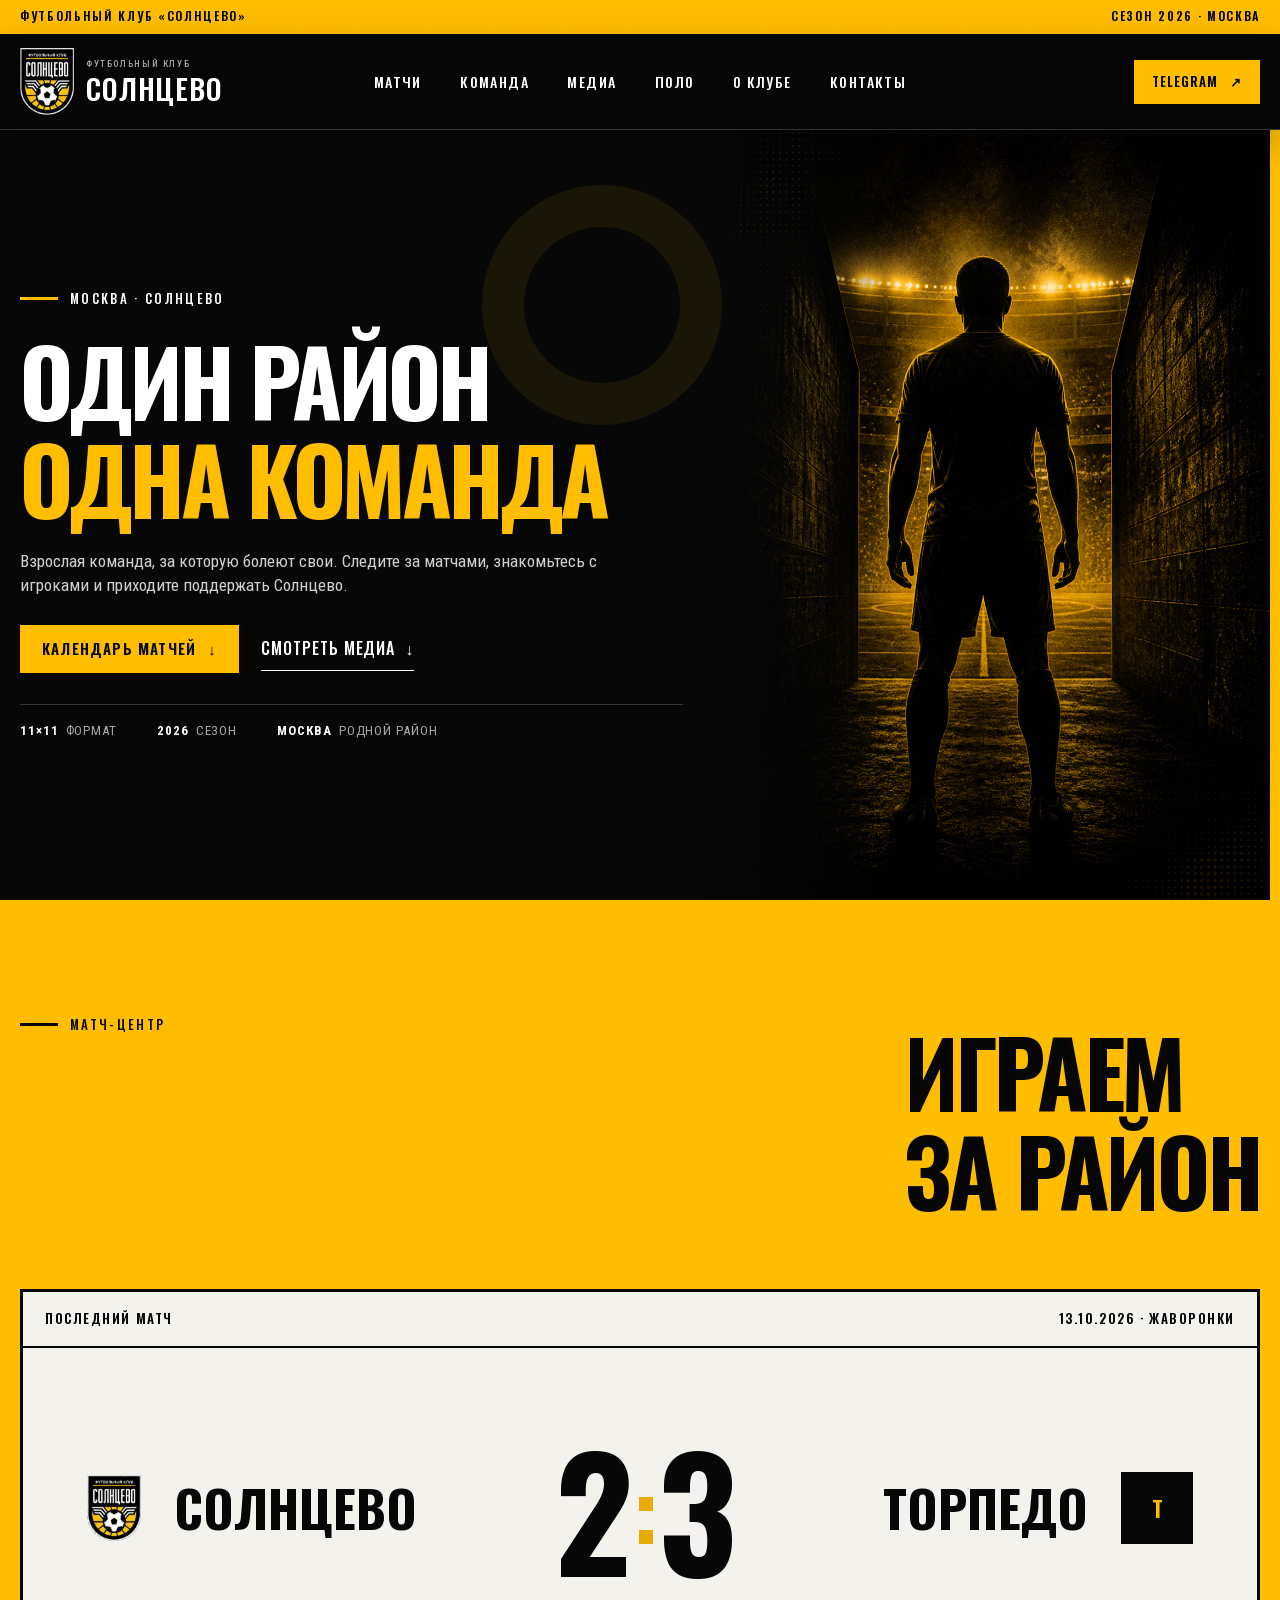
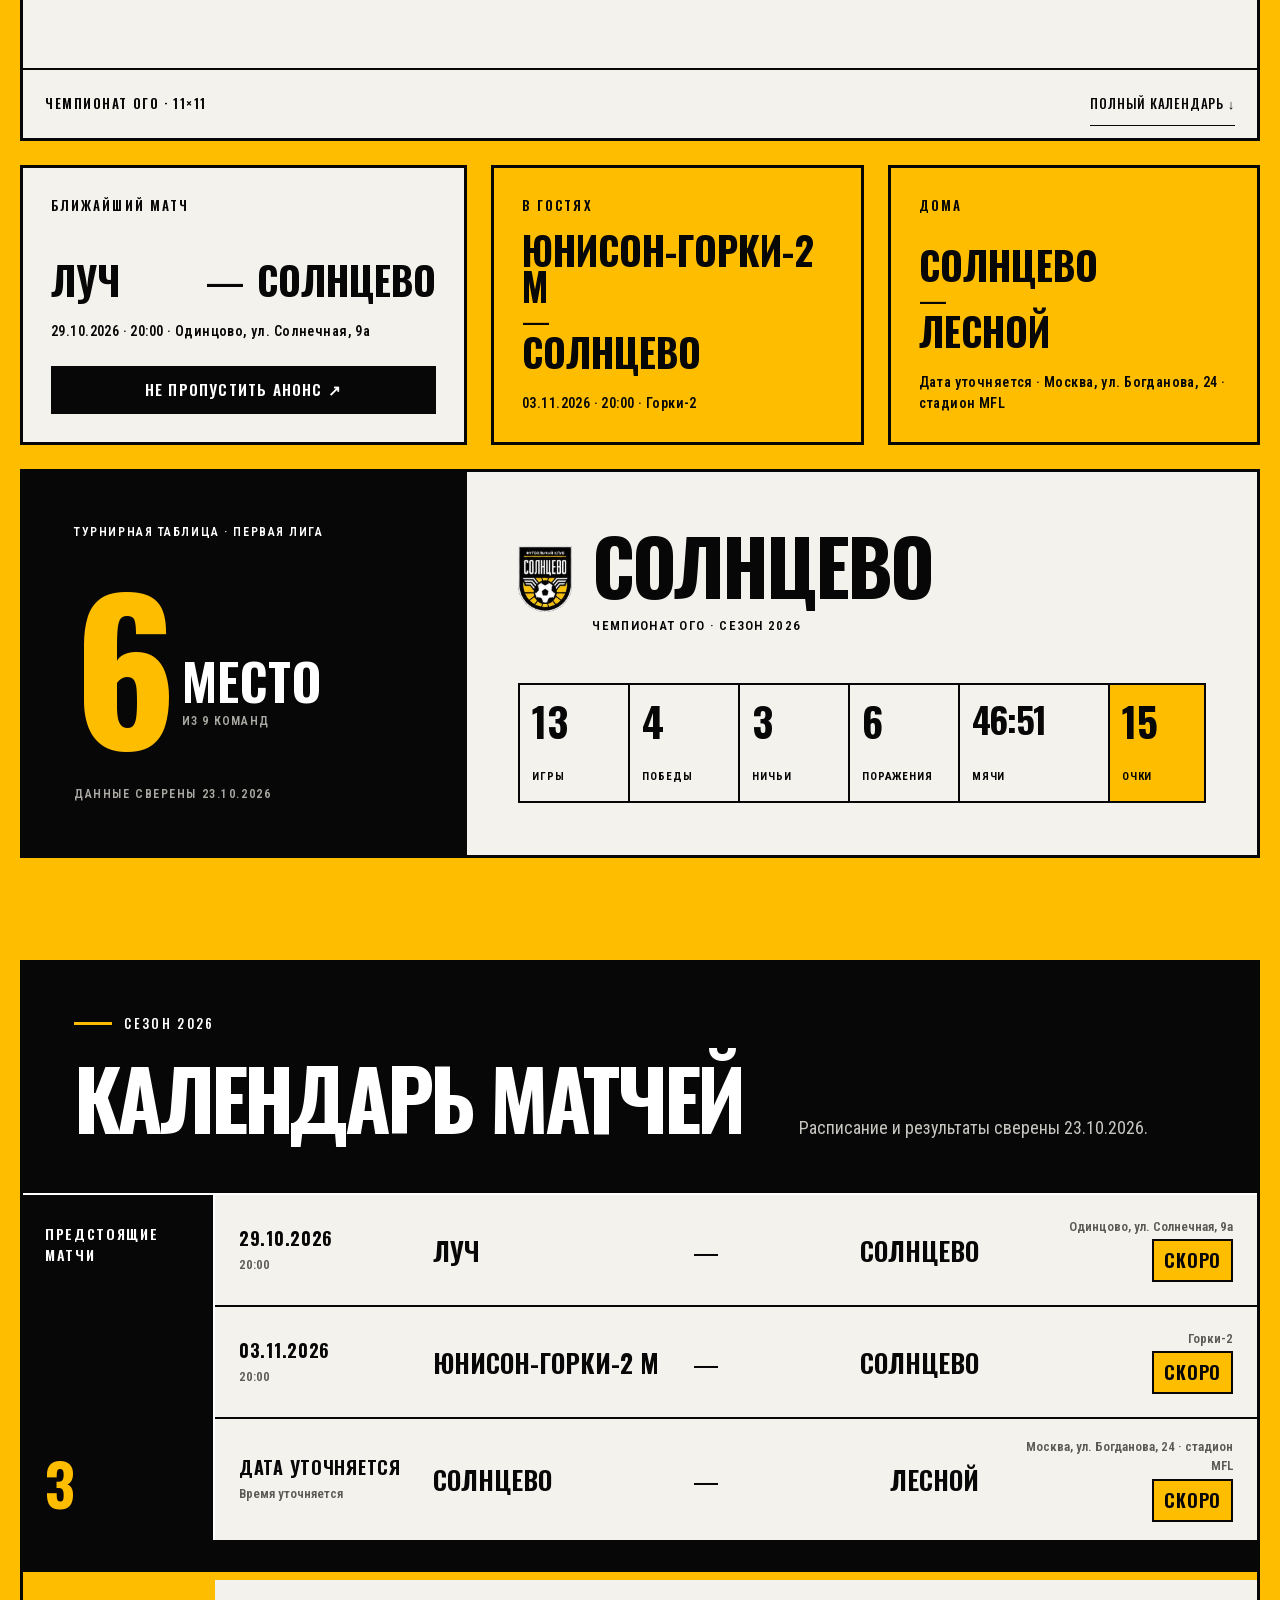
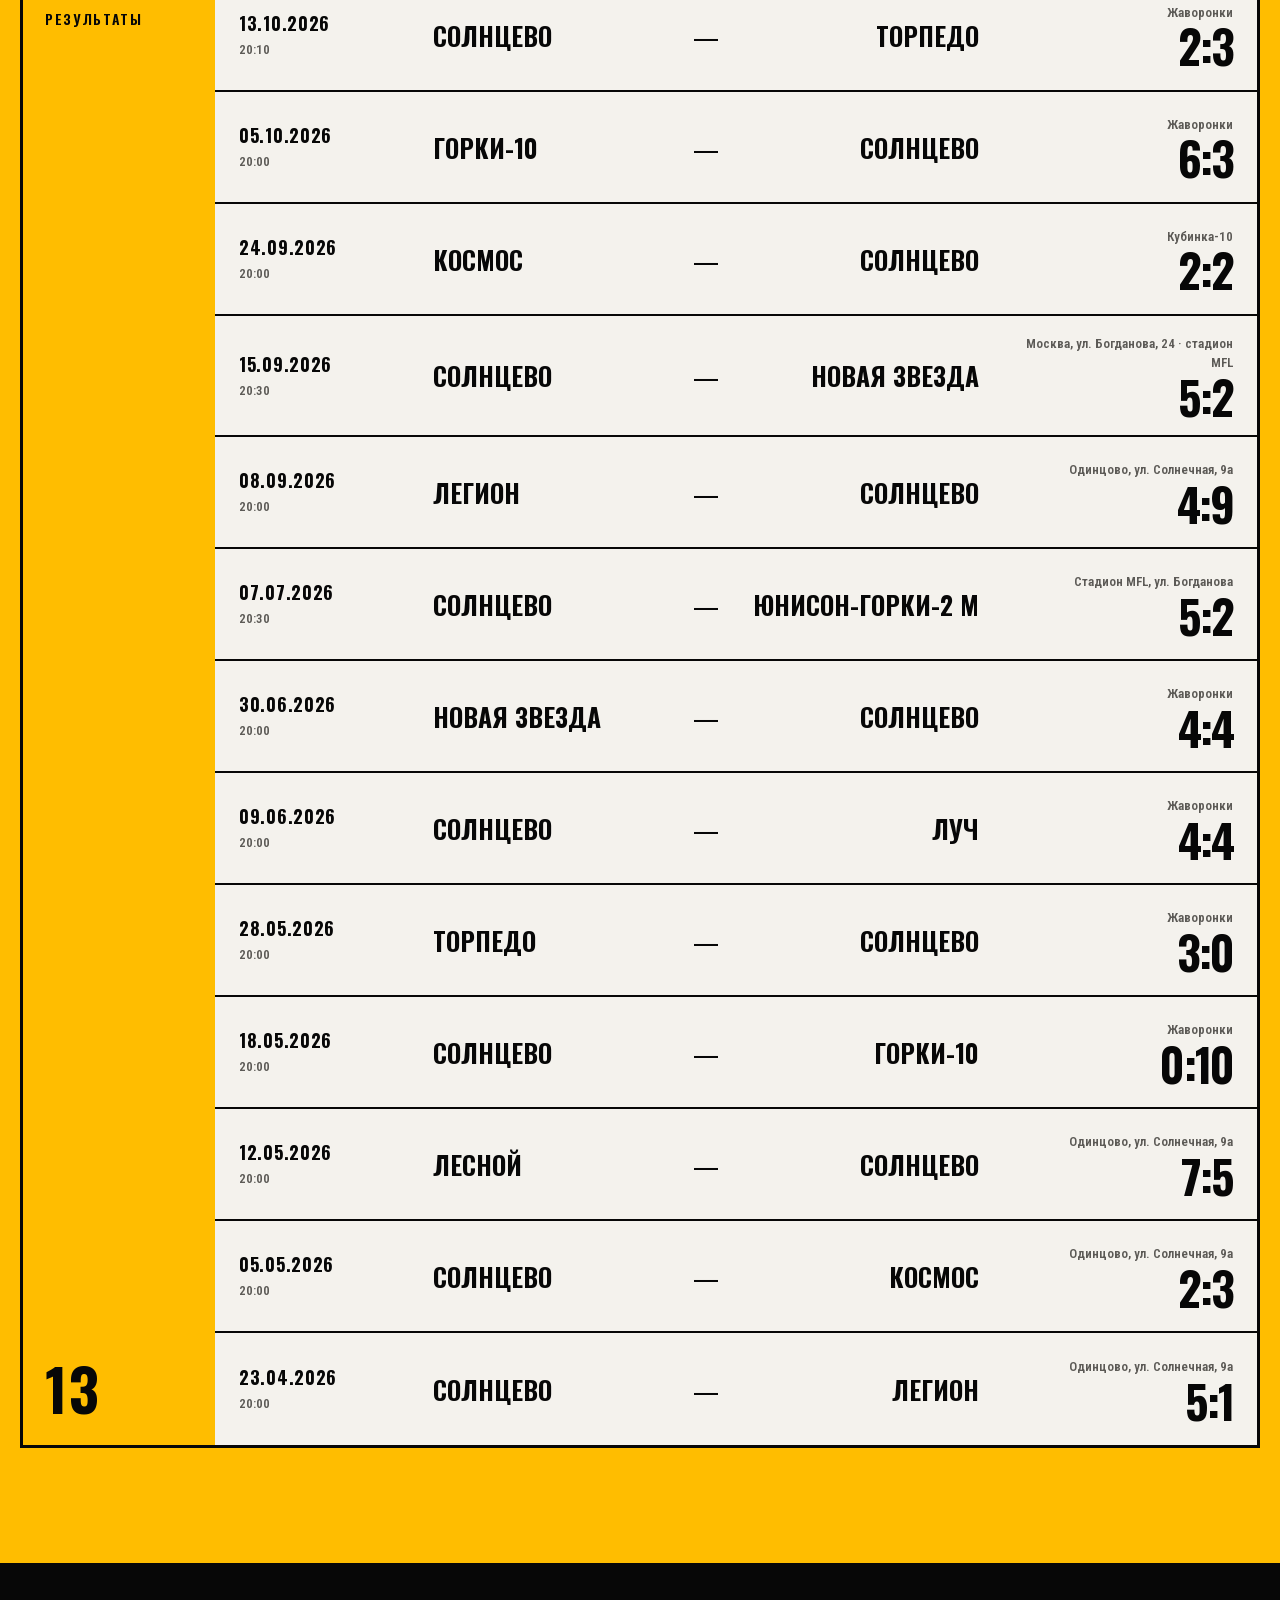
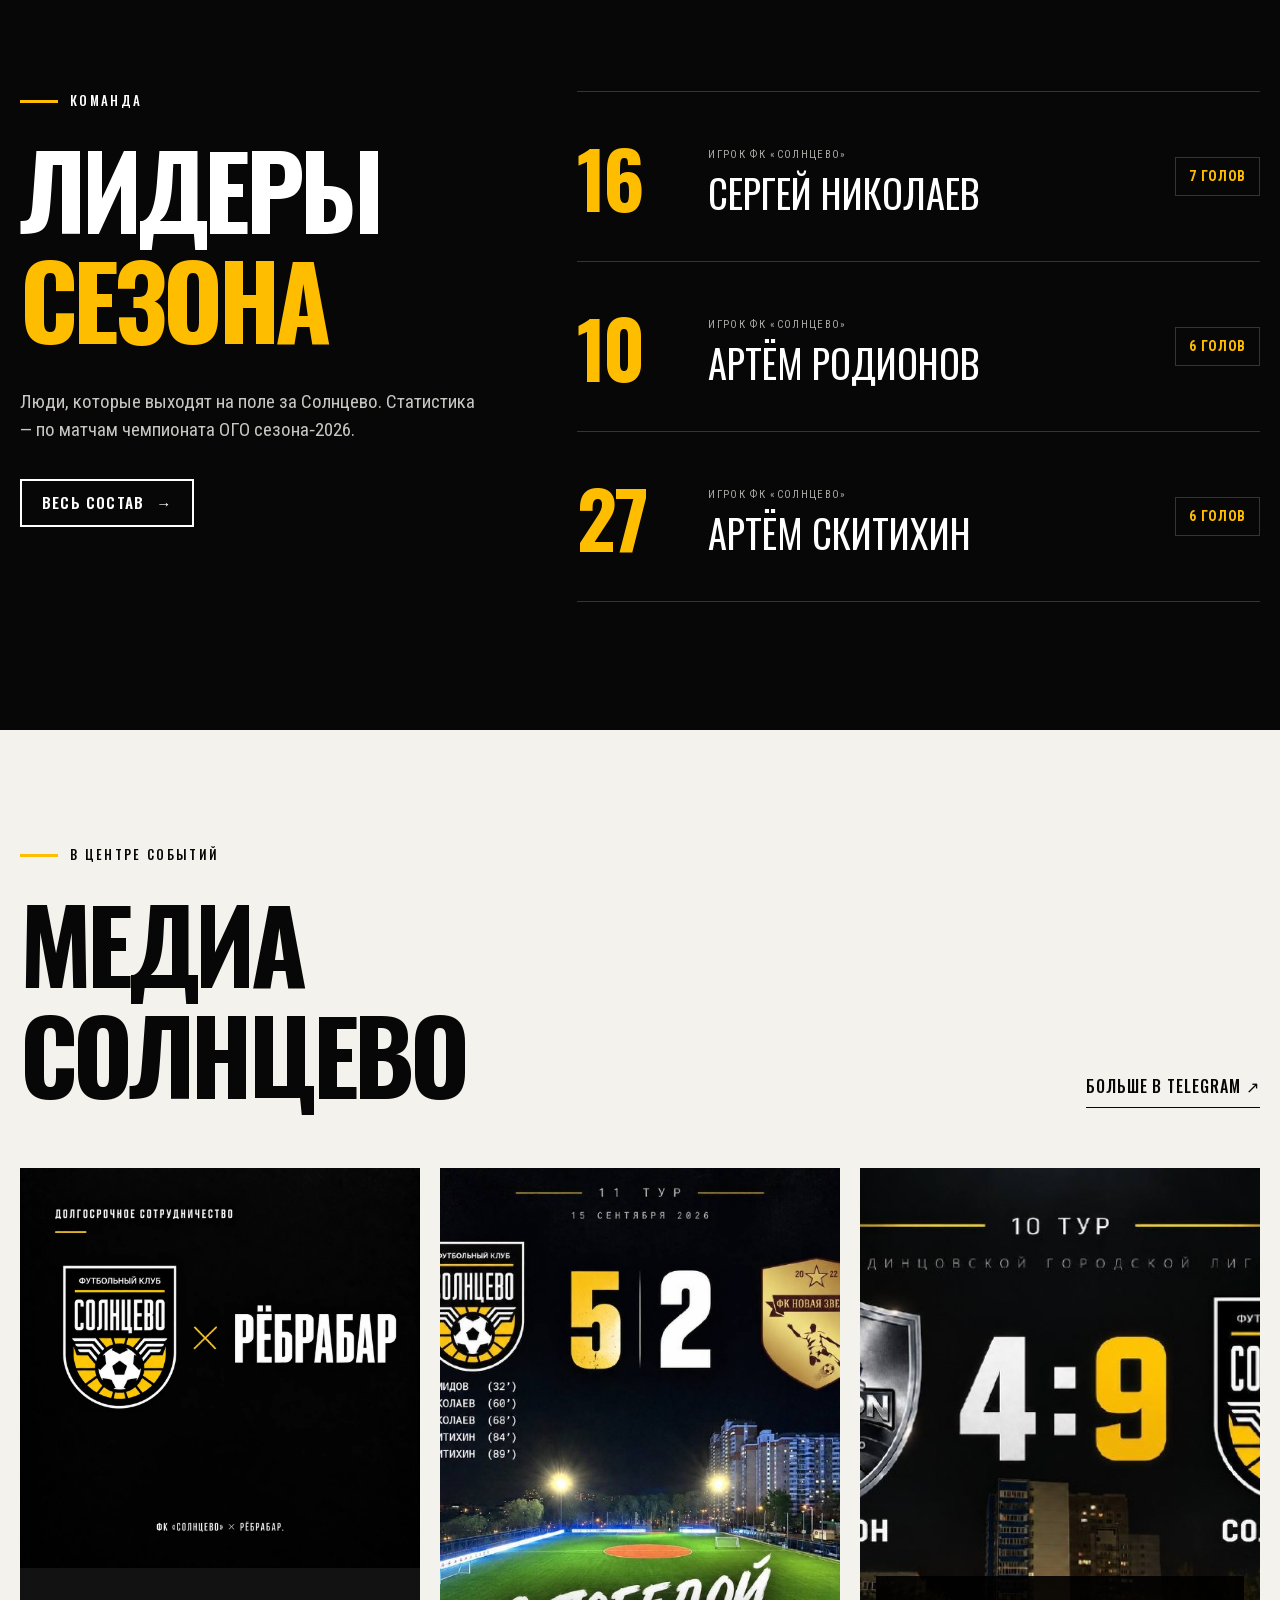
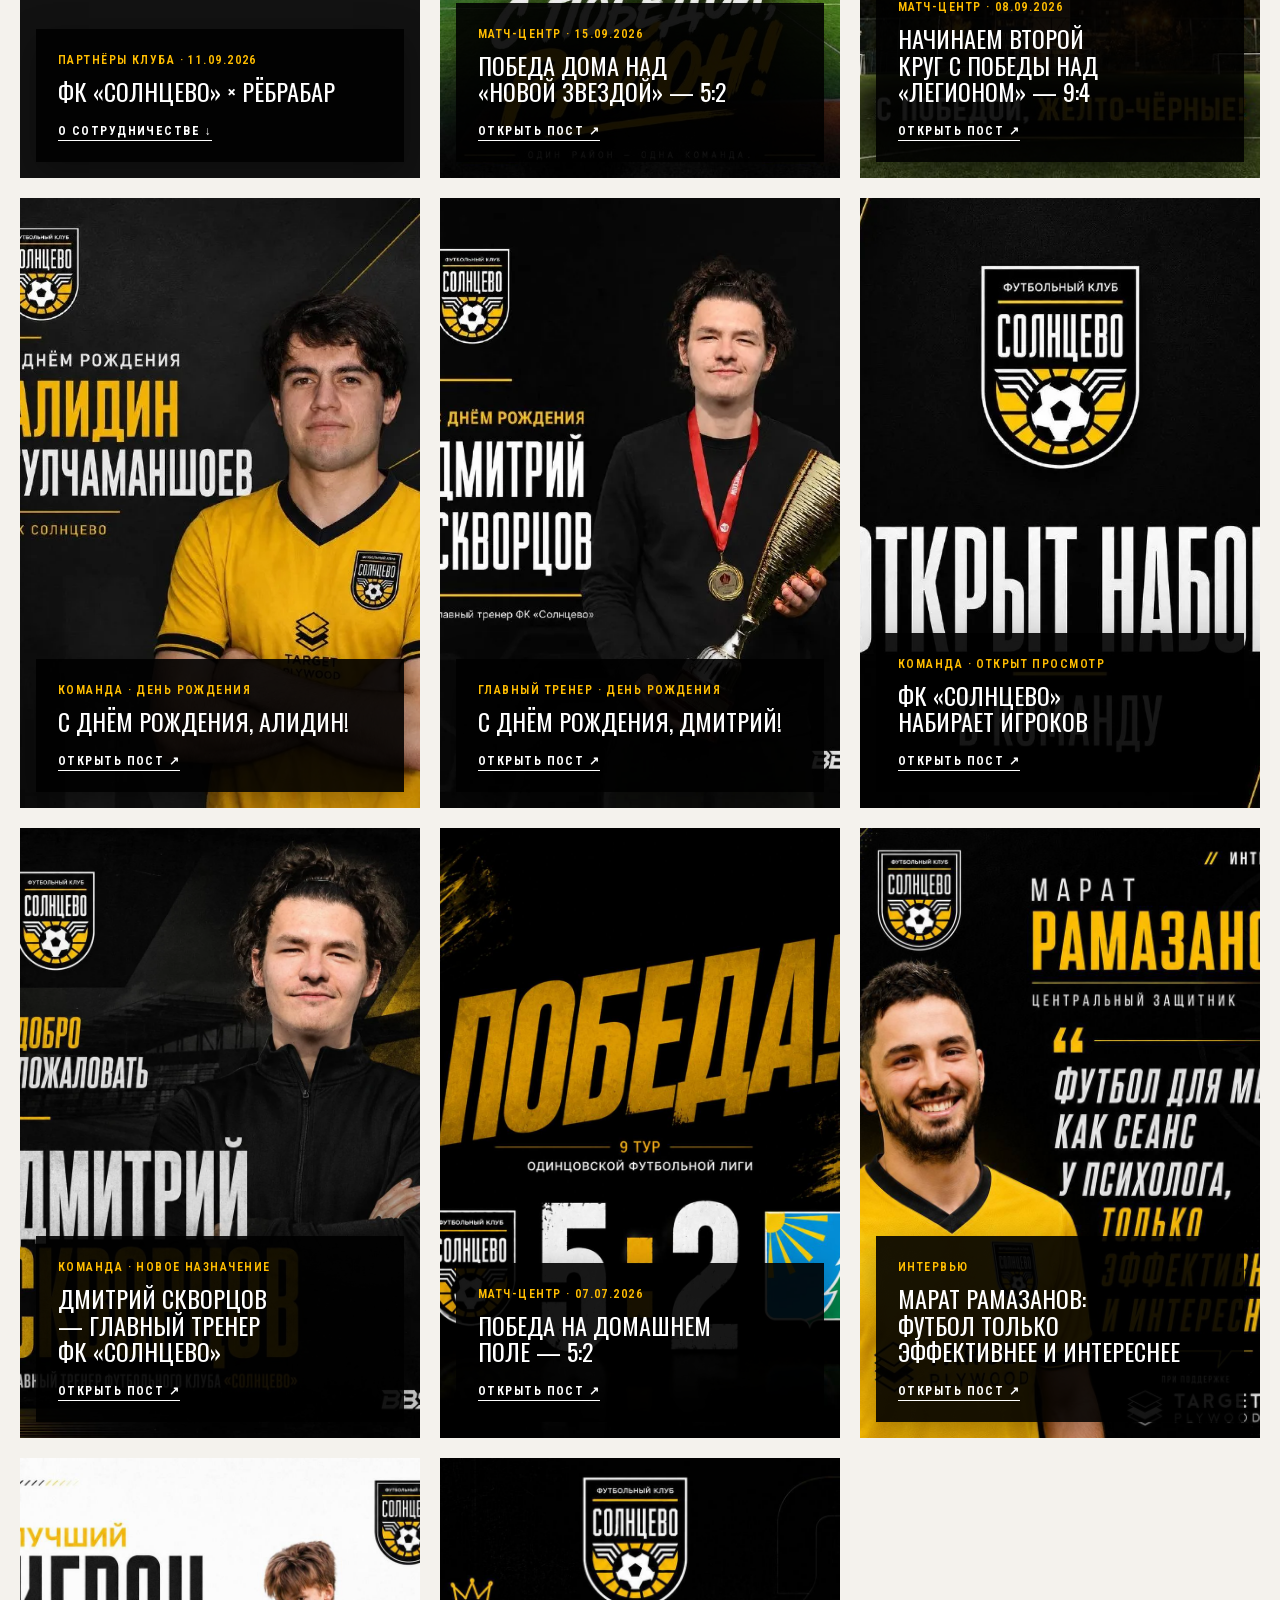
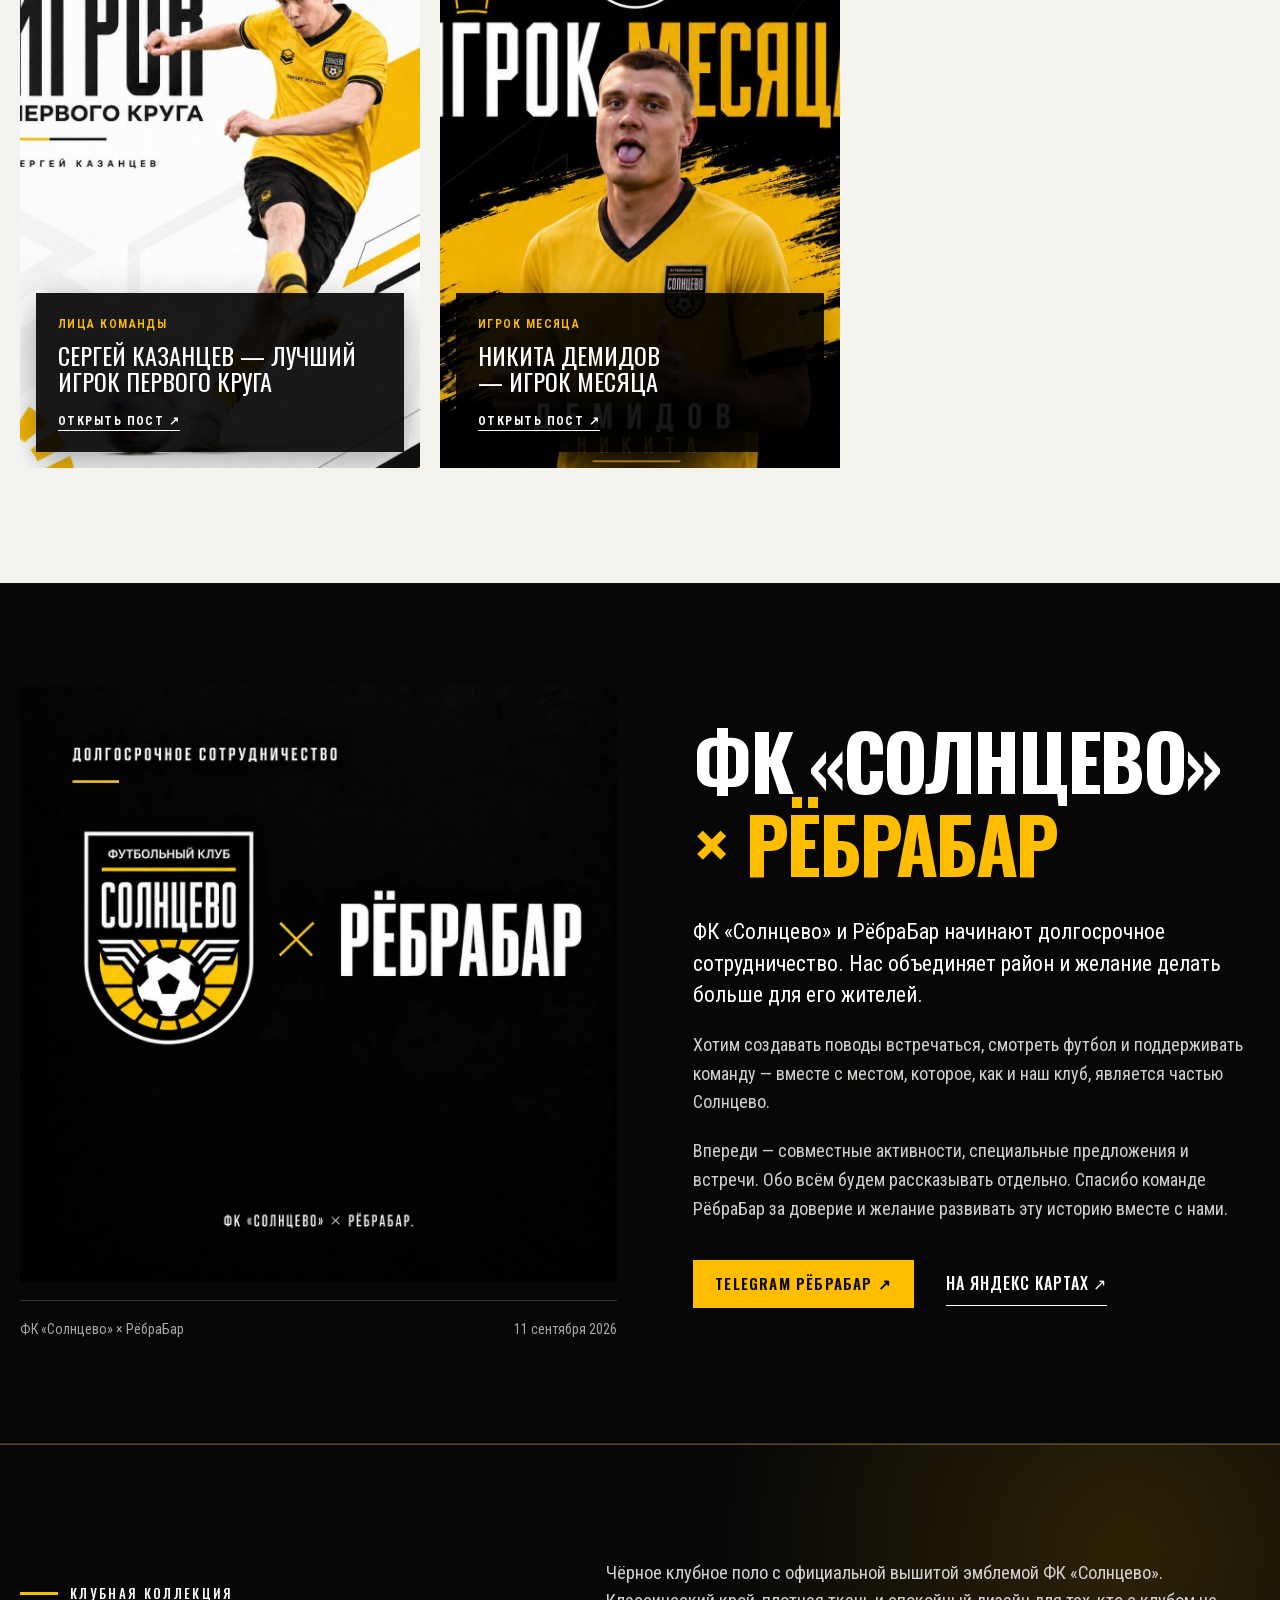
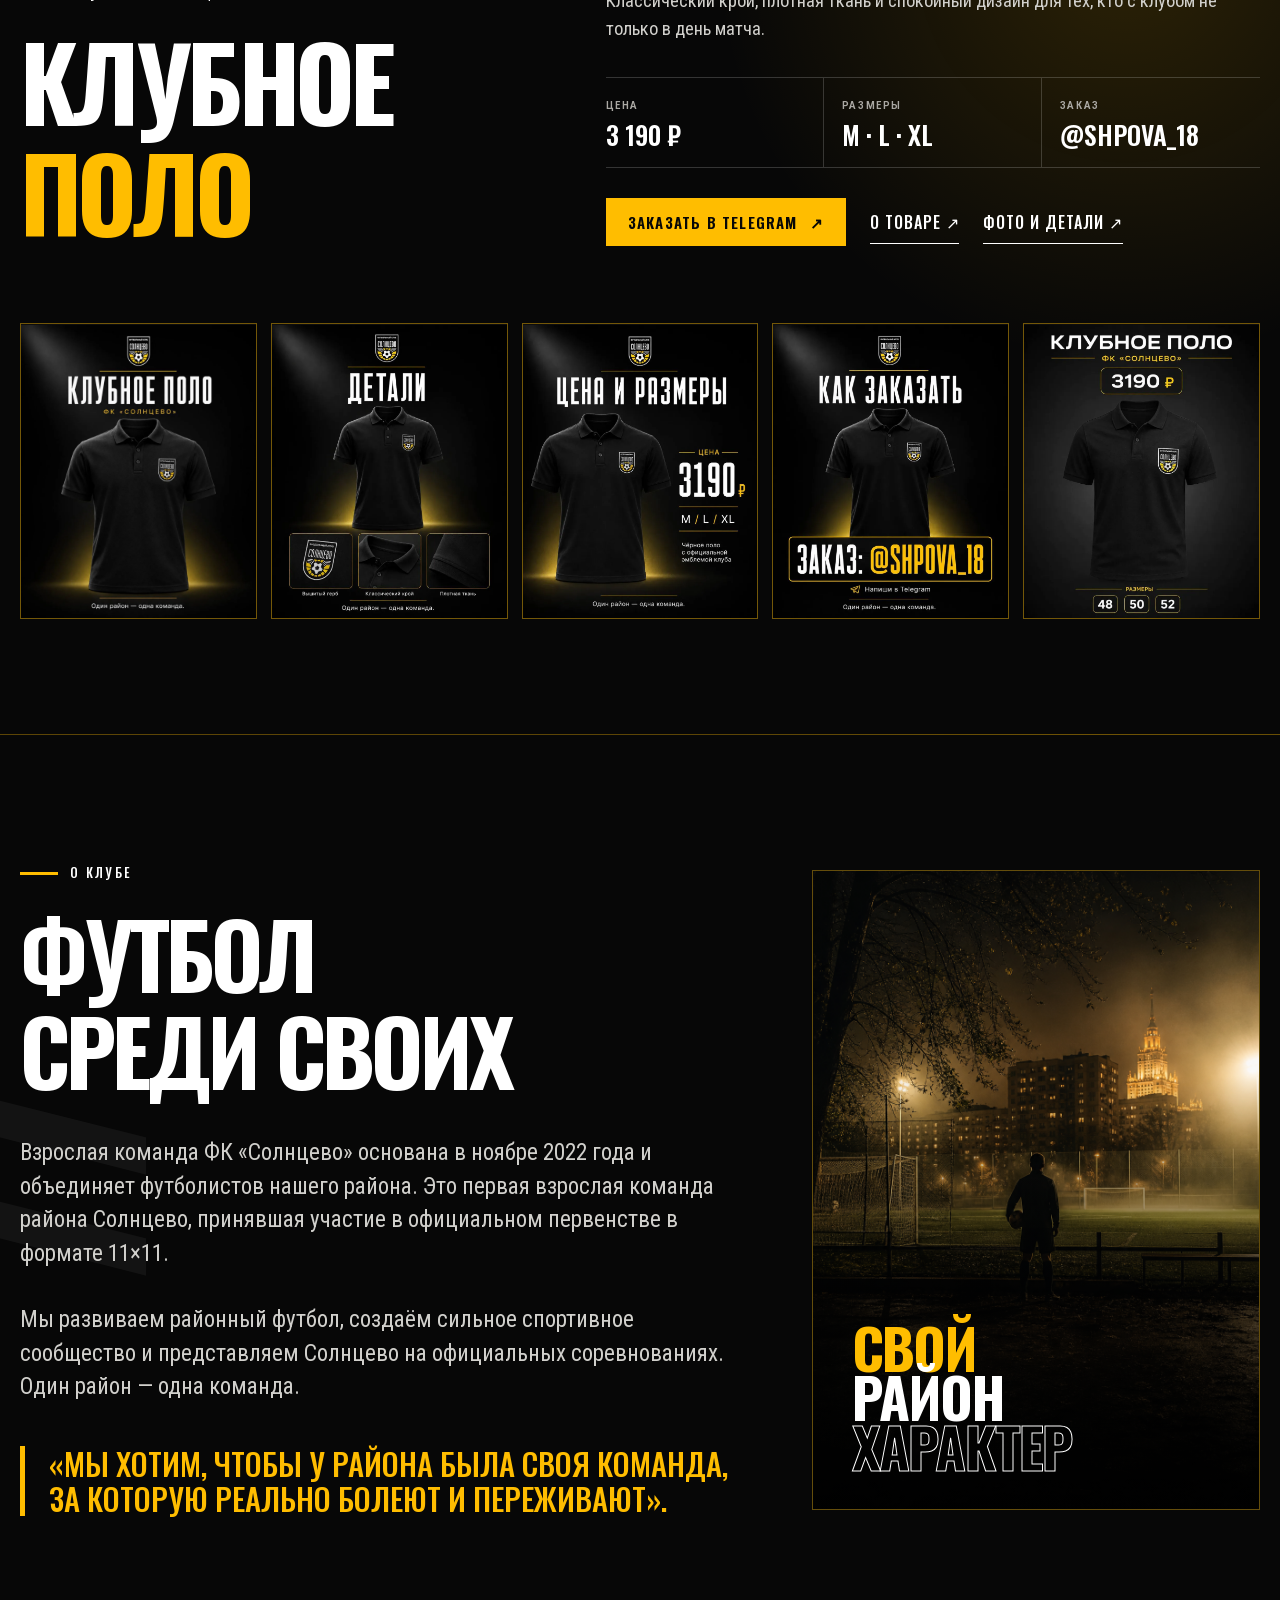
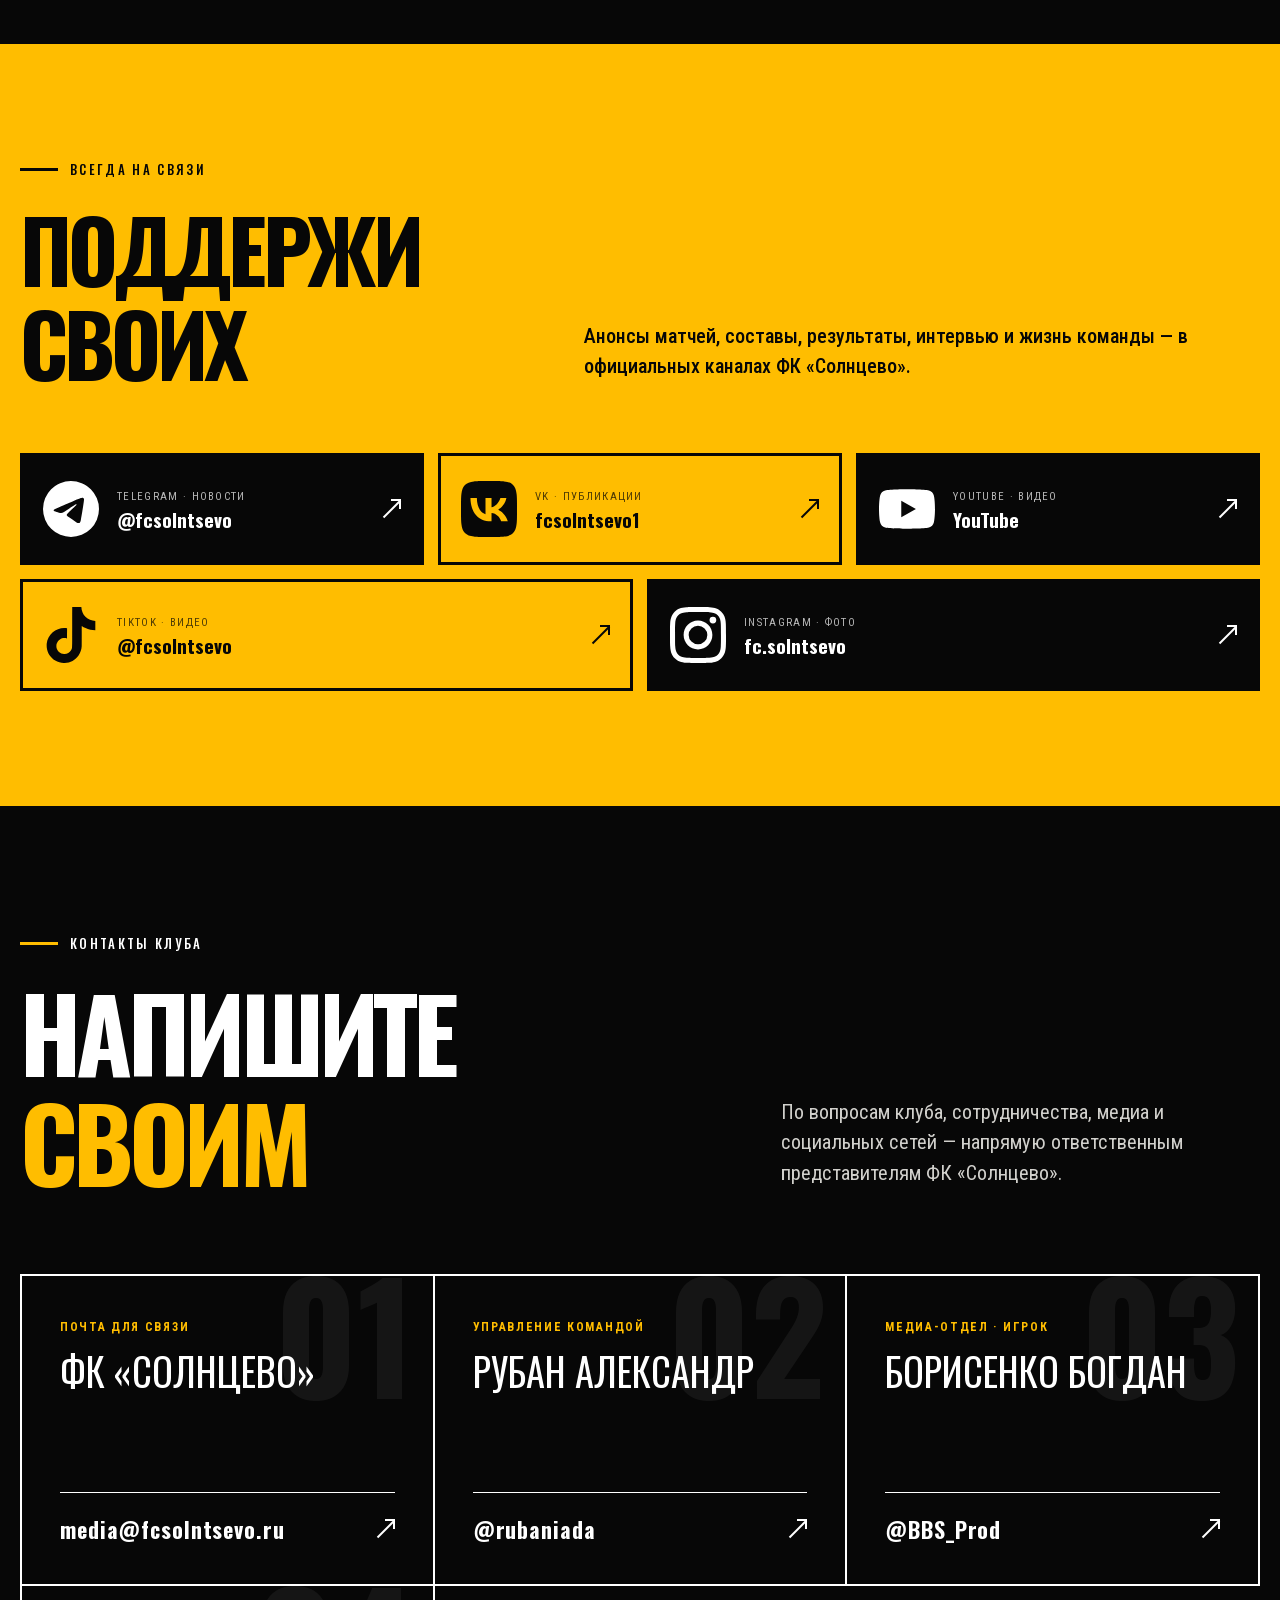
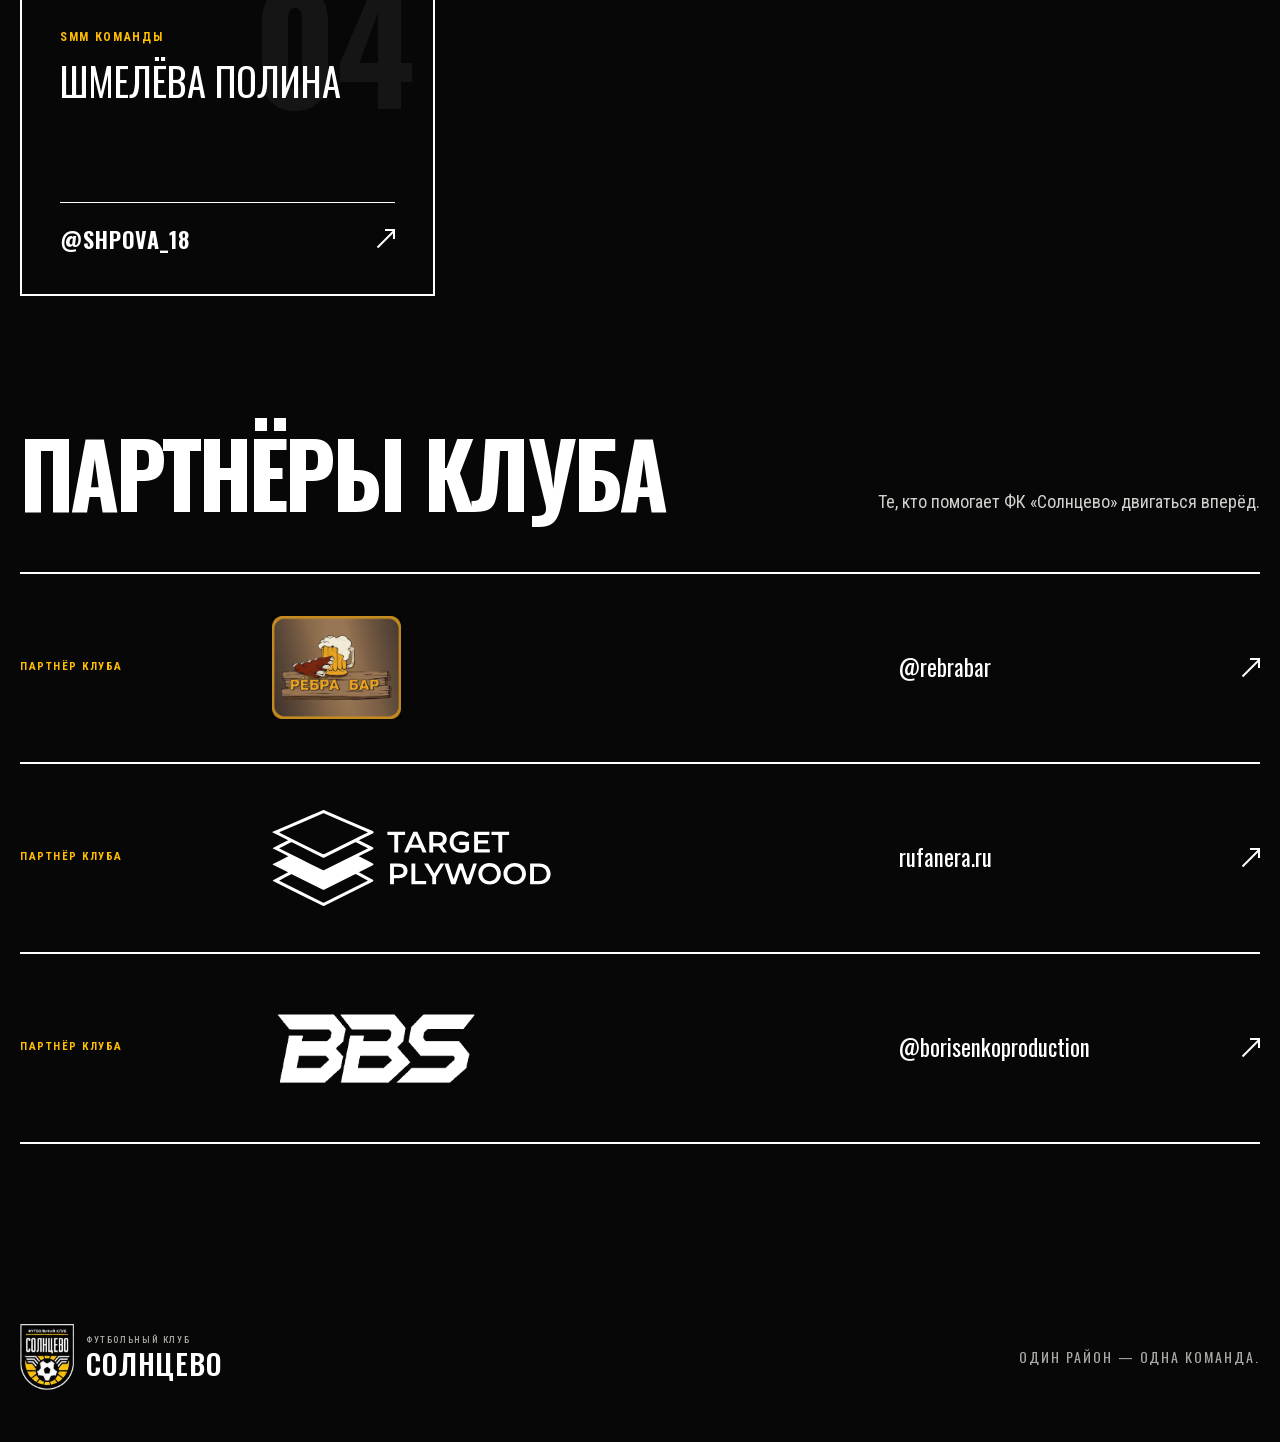
==== commit fe88b84d: "Publish October results and updated fixtures" ====
--- a/index.html
+++ b/index.html
@@ -526,4 +526,4 @@
 
 .__variable_roboto_condensed_0hc0aws { --font-body: 'Roboto Condensed', 'Roboto Condensed Fallback'; }
 </style>
-</head><body><main><a class="skip-link" href="#content">Перейти к содержанию</a><div class="topline"><span>Футбольный клуб «Солнцево»</span><span class="topline__season">Сезон 2026 · Москва</span></div><header class="site-header"><a class="brand" href="#top" aria-label="ФК Солнцево — на главную"><span class="crest crest--compact" aria-hidden="true"><img src="/media/crest.png" alt=""/></span><span class="brand__name"><small>Футбольный клуб</small>Солнцево</span></a><nav class="desktop-nav" aria-label="Основная навигация"><a href="#matches">Матчи</a><a href="#team">Команда</a><a href="#media">Медиа</a><a href="#merch">Поло</a><a href="#club">О клубе</a><a href="#contacts">Контакты</a></nav><a href="https://t.me/fcsolntsevo" target="_blank" rel="noreferrer" class="button button--small">Telegram <span aria-hidden="true">↗</span></a><details class="mobile-nav"><summary aria-label="Открыть меню"><span class="mobile-nav__burger" aria-hidden="true"><i></i><i></i><i></i></span><span>Меню</span></summary><nav aria-label="Мобильная навигация"><a href="#matches">Матчи</a><a href="#team">Команда</a><a href="#media">Медиа</a><a href="#merch">Поло</a><a href="#club">О клубе</a><a href="#contacts">Контакты</a></nav></details></header><div id="content"><section class="hero" id="top"><div class="hero__copy"><p class="eyebrow"><span></span> Москва · Солнцево</p><h1>Один район<strong>Одна команда</strong></h1><p class="hero__lead">Взрослая команда, за которую болеют свои. Следите за матчами, знакомьтесь с игроками и приходите поддержать Солнцево.</p><div class="hero__actions"><a href="#calendar" class="button">Календарь матчей <span aria-hidden="true">↓</span></a><a class="text-link" href="#media">Смотреть медиа <span aria-hidden="true">↓</span></a></div><div class="hero__meta" aria-label="Информация о сезоне"><span><b>11×11</b> формат</span><span><b>2026</b> сезон</span><span><b>Москва</b> родной район</span></div></div><div class="hero__visual"><img src="/media/hero-silhouette.png" alt="Абстрактный силуэт футболиста в тоннеле перед выходом на поле" fetchPriority="high"/></div></section><section class="match-zone" id="matches" aria-labelledby="matches-title"><div class="section-heading section-heading--dark"><p class="eyebrow"><span></span> Матч-центр</p><h2 id="matches-title">Играем<br/>за район</h2></div><div class="scoreboard"><div class="scoreboard__top"><span>Последний матч</span><span>24.09.2026<!-- --> · <!-- -->Кубинка-10</span></div><div class="scoreboard__teams"><div class="scoreboard__team scoreboard__team--home"><span class="opponent-mark" aria-hidden="true">КО</span><b>Космос</b></div><strong class="scoreboard__score" aria-label="Счёт 2:2"><span>2</span><i>:</i><span>2</span></strong><div class="scoreboard__team scoreboard__team--away"><span class="crest crest--compact" aria-hidden="true"><img src="/media/crest.png" alt=""/></span><b>Солнцево</b></div></div><div class="scoreboard__bottom"><span>Чемпионат ОГО · 11×11</span><a href="#calendar" class="text-link text-link--dark">Полный календарь ↓</a></div></div><div class="fixtures" aria-label="Ближайшие соперники"><article class="fixture fixture--featured"><p>Ближайший матч</p><div class="fixture__teams"><b>Горки-10</b><span>—</span><b>Солнцево</b></div><small>05.10.2026<!-- --> · 20:00<!-- --> · <!-- -->Жаворонки</small><a href="https://t.me/fcsolntsevo" target="_blank" rel="noreferrer" class="button button--black">Не пропустить анонс ↗</a></article><article class="fixture"><p>Дома</p><div class="fixture__teams fixture__teams--small"><b>Солнцево</b><span>—</span><b>Торпедо</b></div><small>13.10.2026<!-- --> · 20:10<!-- --> · <!-- -->Жаворонки</small></article><article class="fixture"><p>В гостях</p><div class="fixture__teams fixture__teams--small"><b>Луч</b><span>—</span><b>Солнцево</b></div><small>29.10.2026<!-- --> · 20:00<!-- --> · <!-- -->Одинцово, ул. Солнечная, 9а</small></article></div><section class="standing-card" aria-labelledby="standing-title"><div class="standing-card__rank"><p>Турнирная таблица · Первая лига</p><div><strong>5</strong><span>место<small>из <!-- -->9<!-- --> команд</small></span></div><small>Данные сверены <!-- -->04.10.2026</small></div><div class="standing-card__content"><div class="standing-card__heading"><span class="crest crest--compact" aria-hidden="true"><img src="/media/crest.png" alt=""/></span><div><h3 id="standing-title">Солнцево</h3><p>Чемпионат ОГО · сезон 2026</p></div></div><dl class="standing-card__stats"><div><dt>Игры</dt><dd>11</dd></div><div><dt>Победы</dt><dd>4</dd></div><div><dt>Ничьи</dt><dd>3</dd></div><div><dt>Поражения</dt><dd>4</dd></div><div><dt>Мячи</dt><dd>41<!-- -->:<!-- -->42</dd></div><div class="standing-card__points"><dt>Очки</dt><dd>15</dd></div></dl></div></section><section class="calendar" id="calendar" aria-labelledby="calendar-title"><div class="calendar__heading"><div><p class="eyebrow"><span></span> Сезон 2026</p><h3 id="calendar-title">Календарь матчей</h3></div><p>Расписание и результаты сверены <!-- -->04.10.2026<!-- -->. Дата матча с «Лесным» уточняется организатором чемпионата.</p></div><div class="calendar__group"><div class="calendar__label"><span>Предстоящие матчи</span><b>5</b></div><div class="calendar__list"><article class="calendar-match"><div class="calendar-match__date"><b>05.10.2026</b><span>20:00</span></div><div class="calendar-match__teams"><b>Горки-10</b><span>—</span><b>Солнцево</b></div><div class="calendar-match__status"><span>Жаворонки</span><b>Скоро</b></div></article><article class="calendar-match"><div class="calendar-match__date"><b>13.10.2026</b><span>20:10</span></div><div class="calendar-match__teams"><b>Солнцево</b><span>—</span><b>Торпедо</b></div><div class="calendar-match__status"><span>Жаворонки</span><b>Скоро</b></div></article><article class="calendar-match"><div class="calendar-match__date"><b>29.10.2026</b><span>20:00</span></div><div class="calendar-match__teams"><b>Луч</b><span>—</span><b>Солнцево</b></div><div class="calendar-match__status"><span>Одинцово, ул. Солнечная, 9а</span><b>Скоро</b></div></article><article class="calendar-match"><div class="calendar-match__date"><b>03.11.2026</b><span>20:00</span></div><div class="calendar-match__teams"><b>Юнисон-Горки-2 м</b><span>—</span><b>Солнцево</b></div><div class="calendar-match__status"><span>Горки-2</span><b>Скоро</b></div></article><article class="calendar-match"><div class="calendar-match__date"><b>Дата уточняется</b><span>Время уточняется</span></div><div class="calendar-match__teams"><b>Солнцево</b><span>—</span><b>Лесной</b></div><div class="calendar-match__status"><span>Москва, ул. Богданова, 24 · стадион MFL</span><b>Скоро</b></div></article></div></div><div class="calendar__group calendar__group--results"><div class="calendar__label"><span>Результаты</span><b>11</b></div><div class="calendar__list"><article class="calendar-match"><div class="calendar-match__date"><b>24.09.2026</b><span>20:00</span></div><div class="calendar-match__teams"><b>Космос</b><span>—</span><b>Солнцево</b></div><div class="calendar-match__status calendar-match__status--score"><span>Кубинка-10</span><b>2:2</b></div></article><article class="calendar-match"><div class="calendar-match__date"><b>15.09.2026</b><span>20:30</span></div><div class="calendar-match__teams"><b>Солнцево</b><span>—</span><b>Новая Звезда</b></div><div class="calendar-match__status calendar-match__status--score"><span>Москва, ул. Богданова, 24 · стадион MFL</span><b>5:2</b></div></article><article class="calendar-match"><div class="calendar-match__date"><b>08.09.2026</b><span>20:00</span></div><div class="calendar-match__teams"><b>Легион</b><span>—</span><b>Солнцево</b></div><div class="calendar-match__status calendar-match__status--score"><span>Одинцово, ул. Солнечная, 9а</span><b>4:9</b></div></article><article class="calendar-match"><div class="calendar-match__date"><b>07.07.2026</b><span>20:30</span></div><div class="calendar-match__teams"><b>Солнцево</b><span>—</span><b>Юнисон-Горки-2 м</b></div><div class="calendar-match__status calendar-match__status--score"><span>Стадион MFL, ул. Богданова</span><b>5:2</b></div></article><article class="calendar-match"><div class="calendar-match__date"><b>30.06.2026</b><span>20:00</span></div><div class="calendar-match__teams"><b>Новая звезда</b><span>—</span><b>Солнцево</b></div><div class="calendar-match__status calendar-match__status--score"><span>Жаворонки</span><b>4:4</b></div></article><article class="calendar-match"><div class="calendar-match__date"><b>09.06.2026</b><span>20:00</span></div><div class="calendar-match__teams"><b>Солнцево</b><span>—</span><b>Луч</b></div><div class="calendar-match__status calendar-match__status--score"><span>Жаворонки</span><b>4:4</b></div></article><article class="calendar-match"><div class="calendar-match__date"><b>28.05.2026</b><span>20:00</span></div><div class="calendar-match__teams"><b>Торпедо</b><span>—</span><b>Солнцево</b></div><div class="calendar-match__status calendar-match__status--score"><span>Жаворонки</span><b>3:0</b></div></article><article class="calendar-match"><div class="calendar-match__date"><b>18.05.2026</b><span>20:00</span></div><div class="calendar-match__teams"><b>Солнцево</b><span>—</span><b>Горки-10</b></div><div class="calendar-match__status calendar-match__status--score"><span>Жаворонки</span><b>0:10</b></div></article><article class="calendar-match"><div class="calendar-match__date"><b>12.05.2026</b><span>20:00</span></div><div class="calendar-match__teams"><b>Лесной</b><span>—</span><b>Солнцево</b></div><div class="calendar-match__status calendar-match__status--score"><span>Одинцово, ул. Солнечная, 9а</span><b>7:5</b></div></article><article class="calendar-match"><div class="calendar-match__date"><b>05.05.2026</b><span>20:00</span></div><div class="calendar-match__teams"><b>Солнцево</b><span>—</span><b>Космос</b></div><div class="calendar-match__status calendar-match__status--score"><span>Одинцово, ул. Солнечная, 9а</span><b>2:3</b></div></article><article class="calendar-match"><div class="calendar-match__date"><b>23.04.2026</b><span>20:00</span></div><div class="calendar-match__teams"><b>Солнцево</b><span>—</span><b>Легион</b></div><div class="calendar-match__status calendar-match__status--score"><span>Одинцово, ул. Солнечная, 9а</span><b>5:1</b></div></article></div></div></section></section><section class="team-section" id="team" aria-labelledby="team-title"><div class="team-section__intro"><p class="eyebrow"><span></span> Команда</p><h2 id="team-title">Лидеры<br/><em>сезона</em></h2><p>Люди, которые выходят на поле за Солнцево. Статистика — по матчам чемпионата ОГО сезона‑2026.</p><a href="/team" class="button button--outline">Весь состав <span aria-hidden="true">→</span></a></div><div class="leaders-list"><div class="leader"><span class="leader__number">16</span><div><small>Игрок ФК «Солнцево»</small><h3>Сергей Николаев</h3></div><strong>7<!-- --> <!-- -->голов</strong></div><div class="leader"><span class="leader__number">10</span><div><small>Игрок ФК «Солнцево»</small><h3>Артём Родионов</h3></div><strong>6<!-- --> <!-- -->голов</strong></div><div class="leader"><span class="leader__number">27</span><div><small>Игрок ФК «Солнцево»</small><h3>Артём Скитихин</h3></div><strong>6<!-- --> <!-- -->голов</strong></div></div></section><section class="media-section" id="media" aria-labelledby="media-title"><div class="section-heading section-heading--media"><div><p class="eyebrow"><span></span> В центре событий</p><h2 id="media-title">Медиа<br/>Солнцево</h2></div><a href="https://t.me/fcsolntsevo" target="_blank" rel="noreferrer" class="text-link">Больше в Telegram ↗</a></div><div class="media-grid"><a href="#rebrabar" class="media-card media-card--partnership"><img src="/media/rebrabar-partnership.webp" alt="ФК Солнцево и РёбраБар — долгосрочное сотрудничество" loading="lazy"/><div class="media-card__overlay"><p>Партнёры клуба · 11.09.2026</p><h3>ФК «Солнцево» × РёбраБар</h3><span class="media-card__link">О сотрудничестве ↓</span></div></a><a href="https://t.me/fcsolntsevo/766" target="_blank" rel="noreferrer" class="media-card"><img src="/media/win-novaya-zvezda-september-2026.jpg" alt="Победа ФК Солнцево над Новой Звездой со счётом 5:2" loading="lazy"/><div class="media-card__overlay"><p>Матч-центр · 15.09.2026</p><h3>Победа дома над «Новой Звездой» — 5:2</h3><span class="media-card__link">Открыть пост ↗</span></div></a><a href="https://t.me/fcsolntsevo/745" target="_blank" rel="noreferrer" class="media-card"><img src="/media/win-legion-september-2026.jpg" alt="Выездная победа ФК Солнцево над Легионом со счётом 9:4" loading="lazy"/><div class="media-card__overlay"><p>Матч-центр · 08.09.2026</p><h3>Начинаем второй круг с победы над «Легионом» — 9:4</h3><span class="media-card__link">Открыть пост ↗</span></div></a><a href="https://t.me/fcsolntsevo/711" target="_blank" rel="noreferrer" class="media-card"><img src="/media/alidin-gulchamanshoev-birthday.webp" alt="Поздравление Алидина Гулчаманшоева с днём рождения" loading="lazy"/><div class="media-card__overlay"><p>Команда · день рождения</p><h3>С днём рождения, Алидин!</h3><span class="media-card__link">Открыть пост ↗</span></div></a><a href="https://t.me/fcsolntsevo/710" target="_blank" rel="noreferrer" class="media-card"><img src="/media/dmitry-skvortsov-birthday.webp" alt="Поздравление главного тренера Дмитрия Скворцова с днём рождения" loading="lazy"/><div class="media-card__overlay"><p>Главный тренер · день рождения</p><h3>С днём рождения, Дмитрий!</h3><span class="media-card__link">Открыть пост ↗</span></div></a><a href="https://t.me/fcsolntsevo/708" target="_blank" rel="noreferrer" class="media-card"><img src="/media/recruitment-2026.webp" alt="Объявление о наборе игроков в ФК Солнцево" loading="lazy"/><div class="media-card__overlay"><p>Команда · открыт просмотр</p><h3>ФК «Солнцево» набирает игроков</h3><span class="media-card__link">Открыть пост ↗</span></div></a><a href="https://t.me/fcsolntsevo/679" target="_blank" rel="noreferrer" class="media-card"><img src="/media/dmitry-skvortsov-head-coach.webp" alt="Дмитрий Скворцов, главный тренер футбольного клуба Солнцево" loading="lazy"/><div class="media-card__overlay"><p>Команда · новое назначение</p><h3>Дмитрий Скворцов — главный тренер ФК «Солнцево»</h3><span class="media-card__link">Открыть пост ↗</span></div></a><a href="https://t.me/fcsolntsevo/609" target="_blank" rel="noreferrer" class="media-card"><img src="/media/win-5-2.png" alt="Афиша победы ФК Солнцево со счётом 5:2" loading="lazy"/><div class="media-card__overlay"><p>Матч-центр · 07.07.2026</p><h3>Победа на домашнем поле — 5:2</h3><span class="media-card__link">Открыть пост ↗</span></div></a><a href="https://t.me/fcsolntsevo/641" target="_blank" rel="noreferrer" class="media-card"><img src="/media/marat-ramazanov.png" alt="Интервью с игроком ФК Солнцево Маратом Рамазановым" loading="lazy"/><div class="media-card__overlay"><p>Интервью</p><h3>Марат Рамазанов: футбол только эффективнее и интереснее</h3><span class="media-card__link">Открыть пост ↗</span></div></a><a href="https://t.me/fcsolntsevo/643" target="_blank" rel="noreferrer" class="media-card"><img src="/media/sergey-kazantsev.png" alt="Сергей Казанцев в форме ФК Солнцево" loading="lazy"/><div class="media-card__overlay"><p>Лица команды</p><h3>Сергей Казанцев — лучший игрок первого круга</h3><span class="media-card__link">Открыть пост ↗</span></div></a><a href="https://t.me/fcsolntsevo/598" target="_blank" rel="noreferrer" class="media-card"><img src="/media/nikita-demidov.png" alt="Никита Демидов — игрок месяца ФК Солнцево" loading="lazy"/><div class="media-card__overlay"><p>Игрок месяца</p><h3>Никита Демидов — игрок месяца</h3><span class="media-card__link">Открыть пост ↗</span></div></a></div></section><section class="partnership-section" id="rebrabar" aria-labelledby="partnership-title"><div class="partnership-section__inner"><figure class="partnership-section__art"><img src="/media/rebrabar-partnership.webp" alt="Герб ФК Солнцево и РёбраБар" width="1254" height="1254" loading="lazy"/><figcaption>ФК «Солнцево» × РёбраБар <time dateTime="2026-09-11">11 сентября 2026</time></figcaption></figure><div class="partnership-section__copy"><h2 id="partnership-title">ФК «Солнцево»<br/><em>× РёбраБар</em></h2><p class="partnership-section__lead">ФК «Солнцево» и РёбраБар начинают долгосрочное сотрудничество. Нас объединяет район и желание делать больше для его жителей.</p><p>Хотим создавать поводы встречаться, смотреть футбол и поддерживать команду — вместе с местом, которое, как и наш клуб, является частью Солнцево.</p><p>Впереди — совместные активности, специальные предложения и встречи. Обо всём будем рассказывать отдельно. Спасибо команде РёбраБар за доверие и желание развивать эту историю вместе с нами.</p><div class="partnership-section__actions"><a href="https://t.me/rebrabar" target="_blank" rel="noreferrer" class="button">Telegram РёбраБар ↗</a><a href="https://yandex.ru/maps/-/CDgS70zS" target="_blank" rel="noreferrer" class="text-link">На Яндекс Картах ↗</a></div></div></div></section><section class="merch-section" id="merch" aria-labelledby="merch-title"><div class="merch-section__intro"><div><p class="eyebrow"><span></span> Клубная коллекция</p><h2 id="merch-title">Клубное<br/><em>поло</em></h2></div><div class="merch-section__copy"><p>Чёрное клубное поло с официальной вышитой эмблемой ФК «Солнцево». Классический крой, плотная ткань и спокойный дизайн для тех, кто с клубом не только в день матча.</p><dl class="merch-facts"><div><dt>Цена</dt><dd>3 190 ₽</dd></div><div><dt>Размеры</dt><dd>M · L · XL</dd></div><div><dt>Заказ</dt><dd>@SHPOVA_18</dd></div></dl><div class="merch-section__actions"><a href="https://t.me/SHPOVA_18" target="_blank" rel="noreferrer" class="button">Заказать в Telegram <span aria-hidden="true">↗</span></a><a href="https://t.me/fcsolntsevo/706" target="_blank" rel="noreferrer" class="text-link">О товаре ↗</a><a href="https://t.me/fcsolntsevo/712" target="_blank" rel="noreferrer" class="text-link">Фото и детали ↗</a></div></div></div><div class="merch-gallery" aria-label="Клубное поло ФК Солнцево"><figure class="merch-gallery__hero"><img src="/media/polo-hero.webp" alt="Чёрное клубное поло ФК Солнцево" loading="lazy"/></figure><figure><img src="/media/polo-details.webp" alt="Вышитый герб, воротник и плотная ткань клубного поло" loading="lazy"/></figure><figure><img src="/media/polo-price.webp" alt="Цена клубного поло — 3190 рублей" loading="lazy"/></figure><figure><img src="/media/polo-order.webp" alt="Информация о заказе клубного поло в Telegram" loading="lazy"/></figure><figure><img src="/media/polo-sizes.webp" alt="Клубное поло в размерах M, L и XL" loading="lazy"/></figure></div></section><section class="club-section" id="club" aria-labelledby="club-title"><div class="club-section__number" aria-hidden="true">77</div><div class="club-section__copy"><p class="eyebrow"><span></span> О клубе</p><h2 id="club-title">Футбол<br/>среди своих</h2><p class="club-section__lead">Взрослая команда ФК «Солнцево» основана в ноябре 2022 года и объединяет футболистов нашего района. Это первая взрослая команда района Солнцево, принявшая участие в официальном первенстве в формате 11×11.<br/><br/>Мы развиваем районный футбол, создаём сильное спортивное сообщество и представляем Солнцево на официальных соревнованиях. Один район — одна команда.</p><blockquote>«Мы хотим, чтобы у района была своя команда, за которую реально болеют и переживают».</blockquote></div><div class="club-section__motto" aria-label="Клубные ценности"><img src="/media/club-neighborhood-field.png" alt="Ночное районное футбольное поле в свете прожекторов" loading="lazy"/><span>Свой</span><span>Район</span><span>Характер</span></div></section><section class="social-section" aria-labelledby="social-title"><div><p class="eyebrow"><span></span> Всегда на связи</p><h2 id="social-title">Поддержи<br/>своих</h2></div><p class="social-section__text">Анонсы матчей, составы, результаты, интервью и жизнь команды — в официальных каналах ФК «Солнцево».</p><div class="social-links"><a href="https://t.me/fcsolntsevo" target="_blank" rel="noreferrer" class="social-link"><span class="social-link__icon social-link__icon--telegram" aria-hidden="true"></span><div><small>Telegram · новости</small><b>@fcsolntsevo</b></div><span class="social-link__arrow" aria-hidden="true"></span></a><a href="https://vk.ru/fcsolntsevo1" target="_blank" rel="noreferrer" class="social-link social-link--light"><span class="social-link__icon social-link__icon--vk" aria-hidden="true"></span><div><small>VK · публикации</small><b>fcsolntsevo1</b></div><span class="social-link__arrow" aria-hidden="true"></span></a><a href="https://www.youtube.com/channel/UCNmoC4_jgL1lPzDcay_BHig" target="_blank" rel="noreferrer" class="social-link"><span class="social-link__icon social-link__icon--youtube" aria-hidden="true"></span><div><small>YouTube · видео</small><b>YouTube</b></div><span class="social-link__arrow" aria-hidden="true"></span></a><a href="https://www.tiktok.com/@fcsolntsevo" target="_blank" rel="noreferrer" class="social-link social-link--light"><span class="social-link__icon social-link__icon--tiktok" aria-hidden="true"></span><div><small>TikTok · видео</small><b>@fcsolntsevo</b></div><span class="social-link__arrow" aria-hidden="true"></span></a><a href="https://www.instagram.com/fc.solntsevo" target="_blank" rel="noreferrer" class="social-link"><span class="social-link__icon social-link__icon--instagram" aria-hidden="true"></span><div><small>Instagram · фото</small><b>fc.solntsevo</b></div><span class="social-link__arrow" aria-hidden="true"></span></a></div></section><section class="contacts-section" id="contacts" aria-labelledby="contacts-title"><div class="contacts-section__heading"><div><p class="eyebrow"><span></span> Контакты клуба</p><h2 id="contacts-title">Напишите<br/><em>своим</em></h2></div><p>По вопросам клуба, сотрудничества, медиа и социальных сетей — напрямую ответственным представителям ФК «Солнцево».</p></div><div class="contacts-grid"><a href="mailto:media@fcsolntsevo.ru" target="_blank" rel="noreferrer" class="contact-card"><span class="contact-card__number" aria-hidden="true">01</span><div><small>Почта для связи</small><h3>ФК «Солнцево»</h3></div><div class="contact-card__bottom"><b>media@fcsolntsevo.ru</b><span class="social-link__arrow" aria-hidden="true"></span></div></a><a href="https://t.me/rubaniada" target="_blank" rel="noreferrer" class="contact-card"><span class="contact-card__number" aria-hidden="true">02</span><div><small>Управление командой</small><h3>Рубан Александр</h3></div><div class="contact-card__bottom"><b>@rubaniada</b><span class="social-link__arrow" aria-hidden="true"></span></div></a><a href="https://t.me/BBS_Prod" target="_blank" rel="noreferrer" class="contact-card"><span class="contact-card__number" aria-hidden="true">03</span><div><small>Медиа-отдел · игрок</small><h3>Борисенко Богдан</h3></div><div class="contact-card__bottom"><b>@BBS_Prod</b><span class="social-link__arrow" aria-hidden="true"></span></div></a><a href="https://t.me/SHPOVA_18" target="_blank" rel="noreferrer" class="contact-card"><span class="contact-card__number" aria-hidden="true">04</span><div><small>SMM команды</small><h3>Шмелёва Полина</h3></div><div class="contact-card__bottom"><b>@SHPOVA_18</b><span class="social-link__arrow" aria-hidden="true"></span></div></a></div></section><section class="partners-section" aria-labelledby="partners-title"><div class="partners-section__heading"><h2 id="partners-title">Партнёры клуба</h2><p>Те, кто помогает ФК «Солнцево» двигаться вперёд.</p></div><div class="partners-list"><a href="https://t.me/rebrabar" target="_blank" rel="noreferrer" class="partner-link"><small>Партнёр клуба</small><span class="partner-link__brand"><img class="partner-link__logo partner-link__logo--rebrabar" src="/media/partners/rebrabar.png" alt="РёбраБар"/></span><span>@rebrabar</span><i class="social-link__arrow" aria-hidden="true"></i></a><a href="https://rufanera.ru" target="_blank" rel="noreferrer" class="partner-link"><small>Партнёр клуба</small><span class="partner-link__brand"><img class="partner-link__logo partner-link__logo--rufanera" src="/media/partners/rufanera.svg" alt="Rufanera"/></span><span>rufanera.ru</span><i class="social-link__arrow" aria-hidden="true"></i></a><a href="https://t.me/borisenkoproduction" target="_blank" rel="noreferrer" class="partner-link"><small>Партнёр клуба</small><span class="partner-link__brand"><img class="partner-link__logo partner-link__logo--bbs" src="/media/partners/bbs-production.png" alt="BBS Production"/></span><span>@borisenkoproduction</span><i class="social-link__arrow" aria-hidden="true"></i></a></div></section></div><footer class="site-footer"><a class="brand" href="#top" aria-label="ФК Солнцево — наверх"><span class="crest crest--compact" aria-hidden="true"><img src="/media/crest.png" alt=""/></span><span class="brand__name"><small>Футбольный клуб</small>Солнцево</span></a><p>Один район — одна команда.</p></footer></main></body></html>+</head><body><main><a class="skip-link" href="#content">Перейти к содержанию</a><div class="topline"><span>Футбольный клуб «Солнцево»</span><span class="topline__season">Сезон 2026 · Москва</span></div><header class="site-header"><a class="brand" href="#top" aria-label="ФК Солнцево — на главную"><span class="crest crest--compact" aria-hidden="true"><img src="/media/crest.png" alt=""/></span><span class="brand__name"><small>Футбольный клуб</small>Солнцево</span></a><nav class="desktop-nav" aria-label="Основная навигация"><a href="#matches">Матчи</a><a href="#team">Команда</a><a href="#media">Медиа</a><a href="#merch">Поло</a><a href="#club">О клубе</a><a href="#contacts">Контакты</a></nav><a href="https://t.me/fcsolntsevo" target="_blank" rel="noreferrer" class="button button--small">Telegram <span aria-hidden="true">↗</span></a><details class="mobile-nav"><summary aria-label="Открыть меню"><span class="mobile-nav__burger" aria-hidden="true"><i></i><i></i><i></i></span><span>Меню</span></summary><nav aria-label="Мобильная навигация"><a href="#matches">Матчи</a><a href="#team">Команда</a><a href="#media">Медиа</a><a href="#merch">Поло</a><a href="#club">О клубе</a><a href="#contacts">Контакты</a></nav></details></header><div id="content"><section class="hero" id="top"><div class="hero__copy"><p class="eyebrow"><span></span> Москва · Солнцево</p><h1>Один район<strong>Одна команда</strong></h1><p class="hero__lead">Взрослая команда, за которую болеют свои. Следите за матчами, знакомьтесь с игроками и приходите поддержать Солнцево.</p><div class="hero__actions"><a href="#calendar" class="button">Календарь матчей <span aria-hidden="true">↓</span></a><a class="text-link" href="#media">Смотреть медиа <span aria-hidden="true">↓</span></a></div><div class="hero__meta" aria-label="Информация о сезоне"><span><b>11×11</b> формат</span><span><b>2026</b> сезон</span><span><b>Москва</b> родной район</span></div></div><div class="hero__visual"><img src="/media/hero-silhouette.png" alt="Абстрактный силуэт футболиста в тоннеле перед выходом на поле" fetchPriority="high"/></div></section><section class="match-zone" id="matches" aria-labelledby="matches-title"><div class="section-heading section-heading--dark"><p class="eyebrow"><span></span> Матч-центр</p><h2 id="matches-title">Играем<br/>за район</h2></div><div class="scoreboard"><div class="scoreboard__top"><span>Последний матч</span><span>13.10.2026<!-- --> · <!-- -->Жаворонки</span></div><div class="scoreboard__teams"><div class="scoreboard__team scoreboard__team--home"><span class="crest crest--compact" aria-hidden="true"><img src="/media/crest.png" alt=""/></span><b>Солнцево</b></div><strong class="scoreboard__score" aria-label="Счёт 2:3"><span>2</span><i>:</i><span>3</span></strong><div class="scoreboard__team scoreboard__team--away"><span class="opponent-mark" aria-hidden="true">Т</span><b>Торпедо</b></div></div><div class="scoreboard__bottom"><span>Чемпионат ОГО · 11×11</span><a href="#calendar" class="text-link text-link--dark">Полный календарь ↓</a></div></div><div class="fixtures" aria-label="Ближайшие соперники"><article class="fixture fixture--featured"><p>Ближайший матч</p><div class="fixture__teams"><b>Луч</b><span>—</span><b>Солнцево</b></div><small>29.10.2026<!-- --> · 20:00<!-- --> · <!-- -->Одинцово, ул. Солнечная, 9а</small><a href="https://t.me/fcsolntsevo" target="_blank" rel="noreferrer" class="button button--black">Не пропустить анонс ↗</a></article><article class="fixture"><p>В гостях</p><div class="fixture__teams fixture__teams--small"><b>Юнисон-Горки-2 м</b><span>—</span><b>Солнцево</b></div><small>03.11.2026<!-- --> · 20:00<!-- --> · <!-- -->Горки-2</small></article><article class="fixture"><p>Дома</p><div class="fixture__teams fixture__teams--small"><b>Солнцево</b><span>—</span><b>Лесной</b></div><small>Дата уточняется<!-- --> · <!-- -->Москва, ул. Богданова, 24 · стадион MFL</small></article></div><section class="standing-card" aria-labelledby="standing-title"><div class="standing-card__rank"><p>Турнирная таблица · Первая лига</p><div><strong>6</strong><span>место<small>из <!-- -->9<!-- --> команд</small></span></div><small>Данные сверены <!-- -->23.10.2026</small></div><div class="standing-card__content"><div class="standing-card__heading"><span class="crest crest--compact" aria-hidden="true"><img src="/media/crest.png" alt=""/></span><div><h3 id="standing-title">Солнцево</h3><p>Чемпионат ОГО · сезон 2026</p></div></div><dl class="standing-card__stats"><div><dt>Игры</dt><dd>13</dd></div><div><dt>Победы</dt><dd>4</dd></div><div><dt>Ничьи</dt><dd>3</dd></div><div><dt>Поражения</dt><dd>6</dd></div><div><dt>Мячи</dt><dd>46<!-- -->:<!-- -->51</dd></div><div class="standing-card__points"><dt>Очки</dt><dd>15</dd></div></dl></div></section><section class="calendar" id="calendar" aria-labelledby="calendar-title"><div class="calendar__heading"><div><p class="eyebrow"><span></span> Сезон 2026</p><h3 id="calendar-title">Календарь матчей</h3></div><p>Расписание и результаты сверены <!-- -->23.10.2026<!-- -->.</p></div><div class="calendar__group"><div class="calendar__label"><span>Предстоящие матчи</span><b>3</b></div><div class="calendar__list"><article class="calendar-match"><div class="calendar-match__date"><b>29.10.2026</b><span>20:00</span></div><div class="calendar-match__teams"><b>Луч</b><span>—</span><b>Солнцево</b></div><div class="calendar-match__status"><span>Одинцово, ул. Солнечная, 9а</span><b>Скоро</b></div></article><article class="calendar-match"><div class="calendar-match__date"><b>03.11.2026</b><span>20:00</span></div><div class="calendar-match__teams"><b>Юнисон-Горки-2 м</b><span>—</span><b>Солнцево</b></div><div class="calendar-match__status"><span>Горки-2</span><b>Скоро</b></div></article><article class="calendar-match"><div class="calendar-match__date"><b>Дата уточняется</b><span>Время уточняется</span></div><div class="calendar-match__teams"><b>Солнцево</b><span>—</span><b>Лесной</b></div><div class="calendar-match__status"><span>Москва, ул. Богданова, 24 · стадион MFL</span><b>Скоро</b></div></article></div></div><div class="calendar__group calendar__group--results"><div class="calendar__label"><span>Результаты</span><b>13</b></div><div class="calendar__list"><article class="calendar-match"><div class="calendar-match__date"><b>13.10.2026</b><span>20:10</span></div><div class="calendar-match__teams"><b>Солнцево</b><span>—</span><b>Торпедо</b></div><div class="calendar-match__status calendar-match__status--score"><span>Жаворонки</span><b>2:3</b></div></article><article class="calendar-match"><div class="calendar-match__date"><b>05.10.2026</b><span>20:00</span></div><div class="calendar-match__teams"><b>Горки-10</b><span>—</span><b>Солнцево</b></div><div class="calendar-match__status calendar-match__status--score"><span>Жаворонки</span><b>6:3</b></div></article><article class="calendar-match"><div class="calendar-match__date"><b>24.09.2026</b><span>20:00</span></div><div class="calendar-match__teams"><b>Космос</b><span>—</span><b>Солнцево</b></div><div class="calendar-match__status calendar-match__status--score"><span>Кубинка-10</span><b>2:2</b></div></article><article class="calendar-match"><div class="calendar-match__date"><b>15.09.2026</b><span>20:30</span></div><div class="calendar-match__teams"><b>Солнцево</b><span>—</span><b>Новая Звезда</b></div><div class="calendar-match__status calendar-match__status--score"><span>Москва, ул. Богданова, 24 · стадион MFL</span><b>5:2</b></div></article><article class="calendar-match"><div class="calendar-match__date"><b>08.09.2026</b><span>20:00</span></div><div class="calendar-match__teams"><b>Легион</b><span>—</span><b>Солнцево</b></div><div class="calendar-match__status calendar-match__status--score"><span>Одинцово, ул. Солнечная, 9а</span><b>4:9</b></div></article><article class="calendar-match"><div class="calendar-match__date"><b>07.07.2026</b><span>20:30</span></div><div class="calendar-match__teams"><b>Солнцево</b><span>—</span><b>Юнисон-Горки-2 м</b></div><div class="calendar-match__status calendar-match__status--score"><span>Стадион MFL, ул. Богданова</span><b>5:2</b></div></article><article class="calendar-match"><div class="calendar-match__date"><b>30.06.2026</b><span>20:00</span></div><div class="calendar-match__teams"><b>Новая звезда</b><span>—</span><b>Солнцево</b></div><div class="calendar-match__status calendar-match__status--score"><span>Жаворонки</span><b>4:4</b></div></article><article class="calendar-match"><div class="calendar-match__date"><b>09.06.2026</b><span>20:00</span></div><div class="calendar-match__teams"><b>Солнцево</b><span>—</span><b>Луч</b></div><div class="calendar-match__status calendar-match__status--score"><span>Жаворонки</span><b>4:4</b></div></article><article class="calendar-match"><div class="calendar-match__date"><b>28.05.2026</b><span>20:00</span></div><div class="calendar-match__teams"><b>Торпедо</b><span>—</span><b>Солнцево</b></div><div class="calendar-match__status calendar-match__status--score"><span>Жаворонки</span><b>3:0</b></div></article><article class="calendar-match"><div class="calendar-match__date"><b>18.05.2026</b><span>20:00</span></div><div class="calendar-match__teams"><b>Солнцево</b><span>—</span><b>Горки-10</b></div><div class="calendar-match__status calendar-match__status--score"><span>Жаворонки</span><b>0:10</b></div></article><article class="calendar-match"><div class="calendar-match__date"><b>12.05.2026</b><span>20:00</span></div><div class="calendar-match__teams"><b>Лесной</b><span>—</span><b>Солнцево</b></div><div class="calendar-match__status calendar-match__status--score"><span>Одинцово, ул. Солнечная, 9а</span><b>7:5</b></div></article><article class="calendar-match"><div class="calendar-match__date"><b>05.05.2026</b><span>20:00</span></div><div class="calendar-match__teams"><b>Солнцево</b><span>—</span><b>Космос</b></div><div class="calendar-match__status calendar-match__status--score"><span>Одинцово, ул. Солнечная, 9а</span><b>2:3</b></div></article><article class="calendar-match"><div class="calendar-match__date"><b>23.04.2026</b><span>20:00</span></div><div class="calendar-match__teams"><b>Солнцево</b><span>—</span><b>Легион</b></div><div class="calendar-match__status calendar-match__status--score"><span>Одинцово, ул. Солнечная, 9а</span><b>5:1</b></div></article></div></div></section></section><section class="team-section" id="team" aria-labelledby="team-title"><div class="team-section__intro"><p class="eyebrow"><span></span> Команда</p><h2 id="team-title">Лидеры<br/><em>сезона</em></h2><p>Люди, которые выходят на поле за Солнцево. Статистика — по матчам чемпионата ОГО сезона‑2026.</p><a href="/team" class="button button--outline">Весь состав <span aria-hidden="true">→</span></a></div><div class="leaders-list"><div class="leader"><span class="leader__number">16</span><div><small>Игрок ФК «Солнцево»</small><h3>Сергей Николаев</h3></div><strong>7<!-- --> <!-- -->голов</strong></div><div class="leader"><span class="leader__number">10</span><div><small>Игрок ФК «Солнцево»</small><h3>Артём Родионов</h3></div><strong>6<!-- --> <!-- -->голов</strong></div><div class="leader"><span class="leader__number">27</span><div><small>Игрок ФК «Солнцево»</small><h3>Артём Скитихин</h3></div><strong>6<!-- --> <!-- -->голов</strong></div></div></section><section class="media-section" id="media" aria-labelledby="media-title"><div class="section-heading section-heading--media"><div><p class="eyebrow"><span></span> В центре событий</p><h2 id="media-title">Медиа<br/>Солнцево</h2></div><a href="https://t.me/fcsolntsevo" target="_blank" rel="noreferrer" class="text-link">Больше в Telegram ↗</a></div><div class="media-grid"><a href="#rebrabar" class="media-card media-card--partnership"><img src="/media/rebrabar-partnership.webp" alt="ФК Солнцево и РёбраБар — долгосрочное сотрудничество" loading="lazy"/><div class="media-card__overlay"><p>Партнёры клуба · 11.09.2026</p><h3>ФК «Солнцево» × РёбраБар</h3><span class="media-card__link">О сотрудничестве ↓</span></div></a><a href="https://t.me/fcsolntsevo/766" target="_blank" rel="noreferrer" class="media-card"><img src="/media/win-novaya-zvezda-september-2026.jpg" alt="Победа ФК Солнцево над Новой Звездой со счётом 5:2" loading="lazy"/><div class="media-card__overlay"><p>Матч-центр · 15.09.2026</p><h3>Победа дома над «Новой Звездой» — 5:2</h3><span class="media-card__link">Открыть пост ↗</span></div></a><a href="https://t.me/fcsolntsevo/745" target="_blank" rel="noreferrer" class="media-card"><img src="/media/win-legion-september-2026.jpg" alt="Выездная победа ФК Солнцево над Легионом со счётом 9:4" loading="lazy"/><div class="media-card__overlay"><p>Матч-центр · 08.09.2026</p><h3>Начинаем второй круг с победы над «Легионом» — 9:4</h3><span class="media-card__link">Открыть пост ↗</span></div></a><a href="https://t.me/fcsolntsevo/711" target="_blank" rel="noreferrer" class="media-card"><img src="/media/alidin-gulchamanshoev-birthday.webp" alt="Поздравление Алидина Гулчаманшоева с днём рождения" loading="lazy"/><div class="media-card__overlay"><p>Команда · день рождения</p><h3>С днём рождения, Алидин!</h3><span class="media-card__link">Открыть пост ↗</span></div></a><a href="https://t.me/fcsolntsevo/710" target="_blank" rel="noreferrer" class="media-card"><img src="/media/dmitry-skvortsov-birthday.webp" alt="Поздравление главного тренера Дмитрия Скворцова с днём рождения" loading="lazy"/><div class="media-card__overlay"><p>Главный тренер · день рождения</p><h3>С днём рождения, Дмитрий!</h3><span class="media-card__link">Открыть пост ↗</span></div></a><a href="https://t.me/fcsolntsevo/708" target="_blank" rel="noreferrer" class="media-card"><img src="/media/recruitment-2026.webp" alt="Объявление о наборе игроков в ФК Солнцево" loading="lazy"/><div class="media-card__overlay"><p>Команда · открыт просмотр</p><h3>ФК «Солнцево» набирает игроков</h3><span class="media-card__link">Открыть пост ↗</span></div></a><a href="https://t.me/fcsolntsevo/679" target="_blank" rel="noreferrer" class="media-card"><img src="/media/dmitry-skvortsov-head-coach.webp" alt="Дмитрий Скворцов, главный тренер футбольного клуба Солнцево" loading="lazy"/><div class="media-card__overlay"><p>Команда · новое назначение</p><h3>Дмитрий Скворцов — главный тренер ФК «Солнцево»</h3><span class="media-card__link">Открыть пост ↗</span></div></a><a href="https://t.me/fcsolntsevo/609" target="_blank" rel="noreferrer" class="media-card"><img src="/media/win-5-2.png" alt="Афиша победы ФК Солнцево со счётом 5:2" loading="lazy"/><div class="media-card__overlay"><p>Матч-центр · 07.07.2026</p><h3>Победа на домашнем поле — 5:2</h3><span class="media-card__link">Открыть пост ↗</span></div></a><a href="https://t.me/fcsolntsevo/641" target="_blank" rel="noreferrer" class="media-card"><img src="/media/marat-ramazanov.png" alt="Интервью с игроком ФК Солнцево Маратом Рамазановым" loading="lazy"/><div class="media-card__overlay"><p>Интервью</p><h3>Марат Рамазанов: футбол только эффективнее и интереснее</h3><span class="media-card__link">Открыть пост ↗</span></div></a><a href="https://t.me/fcsolntsevo/643" target="_blank" rel="noreferrer" class="media-card"><img src="/media/sergey-kazantsev.png" alt="Сергей Казанцев в форме ФК Солнцево" loading="lazy"/><div class="media-card__overlay"><p>Лица команды</p><h3>Сергей Казанцев — лучший игрок первого круга</h3><span class="media-card__link">Открыть пост ↗</span></div></a><a href="https://t.me/fcsolntsevo/598" target="_blank" rel="noreferrer" class="media-card"><img src="/media/nikita-demidov.png" alt="Никита Демидов — игрок месяца ФК Солнцево" loading="lazy"/><div class="media-card__overlay"><p>Игрок месяца</p><h3>Никита Демидов — игрок месяца</h3><span class="media-card__link">Открыть пост ↗</span></div></a></div></section><section class="partnership-section" id="rebrabar" aria-labelledby="partnership-title"><div class="partnership-section__inner"><figure class="partnership-section__art"><img src="/media/rebrabar-partnership.webp" alt="Герб ФК Солнцево и РёбраБар" width="1254" height="1254" loading="lazy"/><figcaption>ФК «Солнцево» × РёбраБар <time dateTime="2026-09-11">11 сентября 2026</time></figcaption></figure><div class="partnership-section__copy"><h2 id="partnership-title">ФК «Солнцево»<br/><em>× РёбраБар</em></h2><p class="partnership-section__lead">ФК «Солнцево» и РёбраБар начинают долгосрочное сотрудничество. Нас объединяет район и желание делать больше для его жителей.</p><p>Хотим создавать поводы встречаться, смотреть футбол и поддерживать команду — вместе с местом, которое, как и наш клуб, является частью Солнцево.</p><p>Впереди — совместные активности, специальные предложения и встречи. Обо всём будем рассказывать отдельно. Спасибо команде РёбраБар за доверие и желание развивать эту историю вместе с нами.</p><div class="partnership-section__actions"><a href="https://t.me/rebrabar" target="_blank" rel="noreferrer" class="button">Telegram РёбраБар ↗</a><a href="https://yandex.ru/maps/-/CDgS70zS" target="_blank" rel="noreferrer" class="text-link">На Яндекс Картах ↗</a></div></div></div></section><section class="merch-section" id="merch" aria-labelledby="merch-title"><div class="merch-section__intro"><div><p class="eyebrow"><span></span> Клубная коллекция</p><h2 id="merch-title">Клубное<br/><em>поло</em></h2></div><div class="merch-section__copy"><p>Чёрное клубное поло с официальной вышитой эмблемой ФК «Солнцево». Классический крой, плотная ткань и спокойный дизайн для тех, кто с клубом не только в день матча.</p><dl class="merch-facts"><div><dt>Цена</dt><dd>3 190 ₽</dd></div><div><dt>Размеры</dt><dd>M · L · XL</dd></div><div><dt>Заказ</dt><dd>@SHPOVA_18</dd></div></dl><div class="merch-section__actions"><a href="https://t.me/SHPOVA_18" target="_blank" rel="noreferrer" class="button">Заказать в Telegram <span aria-hidden="true">↗</span></a><a href="https://t.me/fcsolntsevo/706" target="_blank" rel="noreferrer" class="text-link">О товаре ↗</a><a href="https://t.me/fcsolntsevo/712" target="_blank" rel="noreferrer" class="text-link">Фото и детали ↗</a></div></div></div><div class="merch-gallery" aria-label="Клубное поло ФК Солнцево"><figure class="merch-gallery__hero"><img src="/media/polo-hero.webp" alt="Чёрное клубное поло ФК Солнцево" loading="lazy"/></figure><figure><img src="/media/polo-details.webp" alt="Вышитый герб, воротник и плотная ткань клубного поло" loading="lazy"/></figure><figure><img src="/media/polo-price.webp" alt="Цена клубного поло — 3190 рублей" loading="lazy"/></figure><figure><img src="/media/polo-order.webp" alt="Информация о заказе клубного поло в Telegram" loading="lazy"/></figure><figure><img src="/media/polo-sizes.webp" alt="Клубное поло в размерах M, L и XL" loading="lazy"/></figure></div></section><section class="club-section" id="club" aria-labelledby="club-title"><div class="club-section__number" aria-hidden="true">77</div><div class="club-section__copy"><p class="eyebrow"><span></span> О клубе</p><h2 id="club-title">Футбол<br/>среди своих</h2><p class="club-section__lead">Взрослая команда ФК «Солнцево» основана в ноябре 2022 года и объединяет футболистов нашего района. Это первая взрослая команда района Солнцево, принявшая участие в официальном первенстве в формате 11×11.<br/><br/>Мы развиваем районный футбол, создаём сильное спортивное сообщество и представляем Солнцево на официальных соревнованиях. Один район — одна команда.</p><blockquote>«Мы хотим, чтобы у района была своя команда, за которую реально болеют и переживают».</blockquote></div><div class="club-section__motto" aria-label="Клубные ценности"><img src="/media/club-neighborhood-field.png" alt="Ночное районное футбольное поле в свете прожекторов" loading="lazy"/><span>Свой</span><span>Район</span><span>Характер</span></div></section><section class="social-section" aria-labelledby="social-title"><div><p class="eyebrow"><span></span> Всегда на связи</p><h2 id="social-title">Поддержи<br/>своих</h2></div><p class="social-section__text">Анонсы матчей, составы, результаты, интервью и жизнь команды — в официальных каналах ФК «Солнцево».</p><div class="social-links"><a href="https://t.me/fcsolntsevo" target="_blank" rel="noreferrer" class="social-link"><span class="social-link__icon social-link__icon--telegram" aria-hidden="true"></span><div><small>Telegram · новости</small><b>@fcsolntsevo</b></div><span class="social-link__arrow" aria-hidden="true"></span></a><a href="https://vk.ru/fcsolntsevo1" target="_blank" rel="noreferrer" class="social-link social-link--light"><span class="social-link__icon social-link__icon--vk" aria-hidden="true"></span><div><small>VK · публикации</small><b>fcsolntsevo1</b></div><span class="social-link__arrow" aria-hidden="true"></span></a><a href="https://www.youtube.com/channel/UCNmoC4_jgL1lPzDcay_BHig" target="_blank" rel="noreferrer" class="social-link"><span class="social-link__icon social-link__icon--youtube" aria-hidden="true"></span><div><small>YouTube · видео</small><b>YouTube</b></div><span class="social-link__arrow" aria-hidden="true"></span></a><a href="https://www.tiktok.com/@fcsolntsevo" target="_blank" rel="noreferrer" class="social-link social-link--light"><span class="social-link__icon social-link__icon--tiktok" aria-hidden="true"></span><div><small>TikTok · видео</small><b>@fcsolntsevo</b></div><span class="social-link__arrow" aria-hidden="true"></span></a><a href="https://www.instagram.com/fc.solntsevo" target="_blank" rel="noreferrer" class="social-link"><span class="social-link__icon social-link__icon--instagram" aria-hidden="true"></span><div><small>Instagram · фото</small><b>fc.solntsevo</b></div><span class="social-link__arrow" aria-hidden="true"></span></a></div></section><section class="contacts-section" id="contacts" aria-labelledby="contacts-title"><div class="contacts-section__heading"><div><p class="eyebrow"><span></span> Контакты клуба</p><h2 id="contacts-title">Напишите<br/><em>своим</em></h2></div><p>По вопросам клуба, сотрудничества, медиа и социальных сетей — напрямую ответственным представителям ФК «Солнцево».</p></div><div class="contacts-grid"><a href="mailto:media@fcsolntsevo.ru" target="_blank" rel="noreferrer" class="contact-card"><span class="contact-card__number" aria-hidden="true">01</span><div><small>Почта для связи</small><h3>ФК «Солнцево»</h3></div><div class="contact-card__bottom"><b>media@fcsolntsevo.ru</b><span class="social-link__arrow" aria-hidden="true"></span></div></a><a href="https://t.me/rubaniada" target="_blank" rel="noreferrer" class="contact-card"><span class="contact-card__number" aria-hidden="true">02</span><div><small>Управление командой</small><h3>Рубан Александр</h3></div><div class="contact-card__bottom"><b>@rubaniada</b><span class="social-link__arrow" aria-hidden="true"></span></div></a><a href="https://t.me/BBS_Prod" target="_blank" rel="noreferrer" class="contact-card"><span class="contact-card__number" aria-hidden="true">03</span><div><small>Медиа-отдел · игрок</small><h3>Борисенко Богдан</h3></div><div class="contact-card__bottom"><b>@BBS_Prod</b><span class="social-link__arrow" aria-hidden="true"></span></div></a><a href="https://t.me/SHPOVA_18" target="_blank" rel="noreferrer" class="contact-card"><span class="contact-card__number" aria-hidden="true">04</span><div><small>SMM команды</small><h3>Шмелёва Полина</h3></div><div class="contact-card__bottom"><b>@SHPOVA_18</b><span class="social-link__arrow" aria-hidden="true"></span></div></a></div></section><section class="partners-section" aria-labelledby="partners-title"><div class="partners-section__heading"><h2 id="partners-title">Партнёры клуба</h2><p>Те, кто помогает ФК «Солнцево» двигаться вперёд.</p></div><div class="partners-list"><a href="https://t.me/rebrabar" target="_blank" rel="noreferrer" class="partner-link"><small>Партнёр клуба</small><span class="partner-link__brand"><img class="partner-link__logo partner-link__logo--rebrabar" src="/media/partners/rebrabar.png" alt="РёбраБар"/></span><span>@rebrabar</span><i class="social-link__arrow" aria-hidden="true"></i></a><a href="https://rufanera.ru" target="_blank" rel="noreferrer" class="partner-link"><small>Партнёр клуба</small><span class="partner-link__brand"><img class="partner-link__logo partner-link__logo--rufanera" src="/media/partners/rufanera.svg" alt="Rufanera"/></span><span>rufanera.ru</span><i class="social-link__arrow" aria-hidden="true"></i></a><a href="https://t.me/borisenkoproduction" target="_blank" rel="noreferrer" class="partner-link"><small>Партнёр клуба</small><span class="partner-link__brand"><img class="partner-link__logo partner-link__logo--bbs" src="/media/partners/bbs-production.png" alt="BBS Production"/></span><span>@borisenkoproduction</span><i class="social-link__arrow" aria-hidden="true"></i></a></div></section></div><footer class="site-footer"><a class="brand" href="#top" aria-label="ФК Солнцево — наверх"><span class="crest crest--compact" aria-hidden="true"><img src="/media/crest.png" alt=""/></span><span class="brand__name"><small>Футбольный клуб</small>Солнцево</span></a><p>Один район — одна команда.</p></footer></main></body></html>
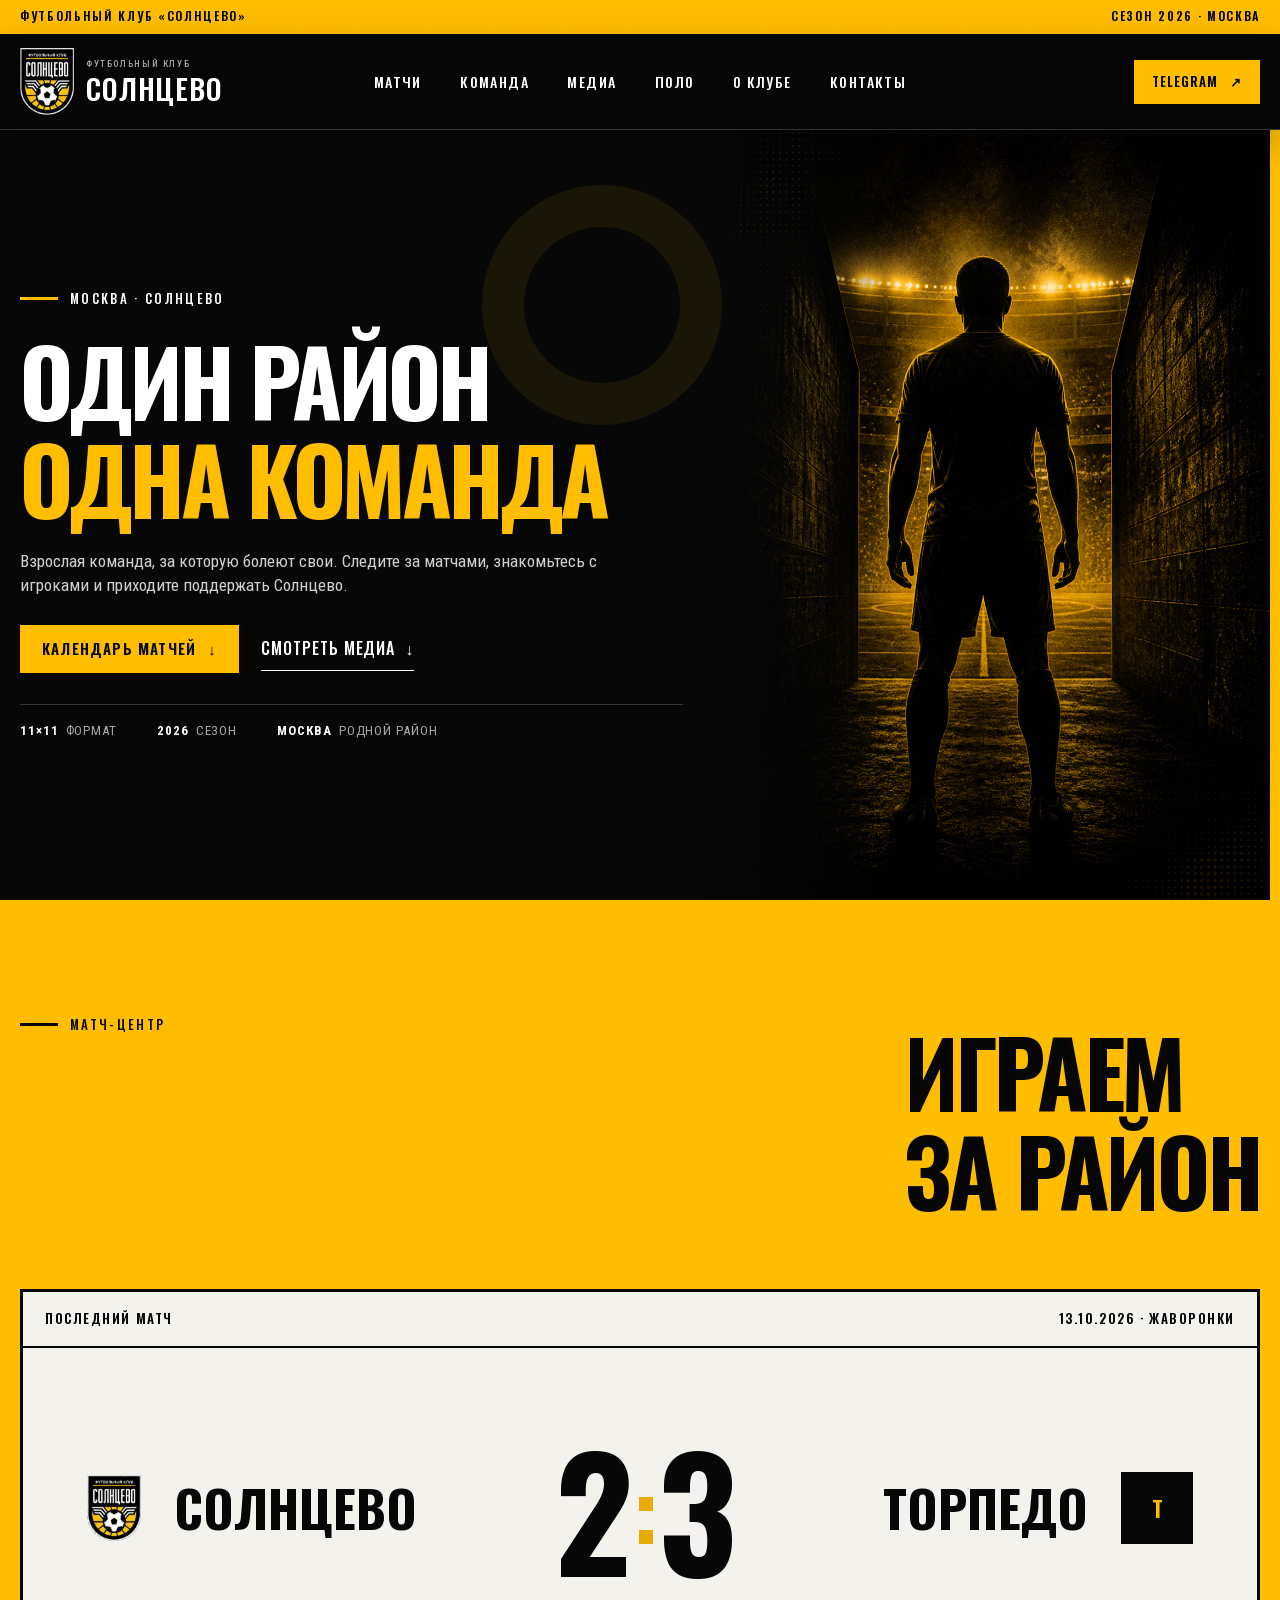
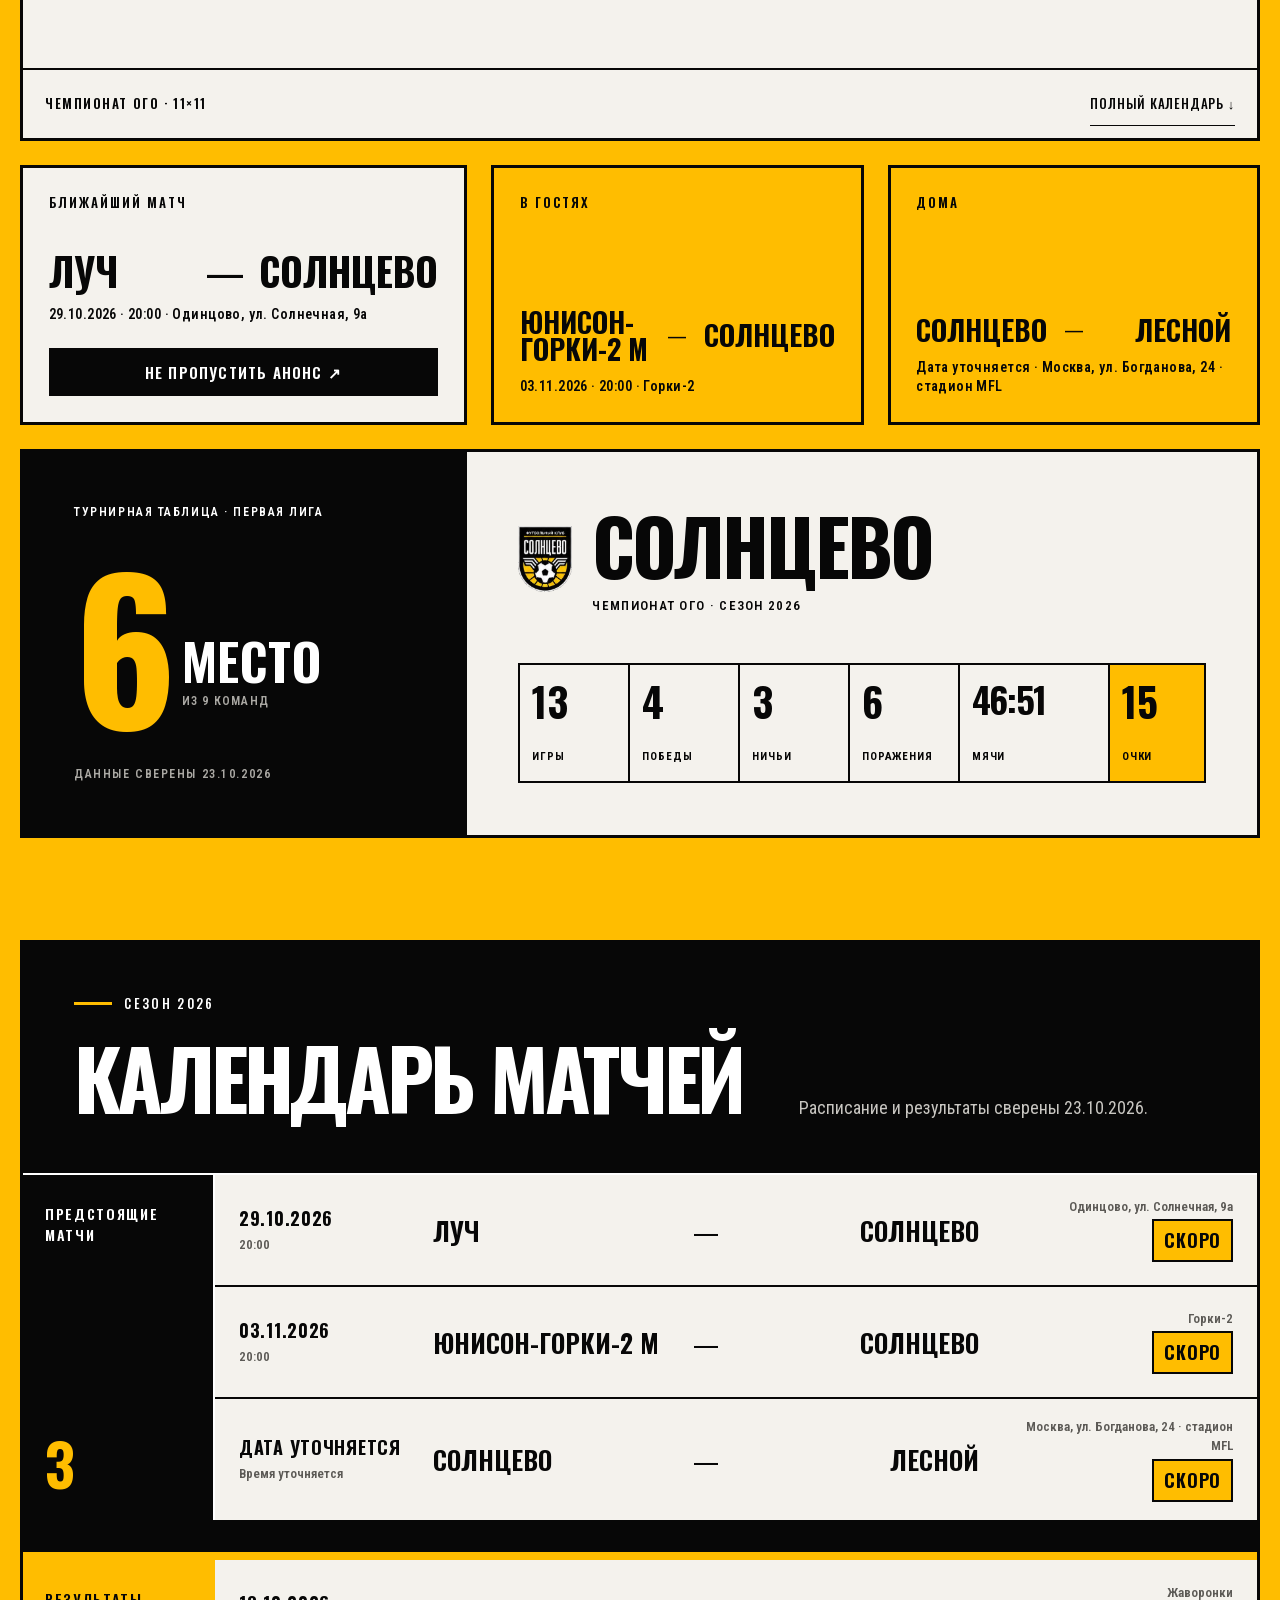
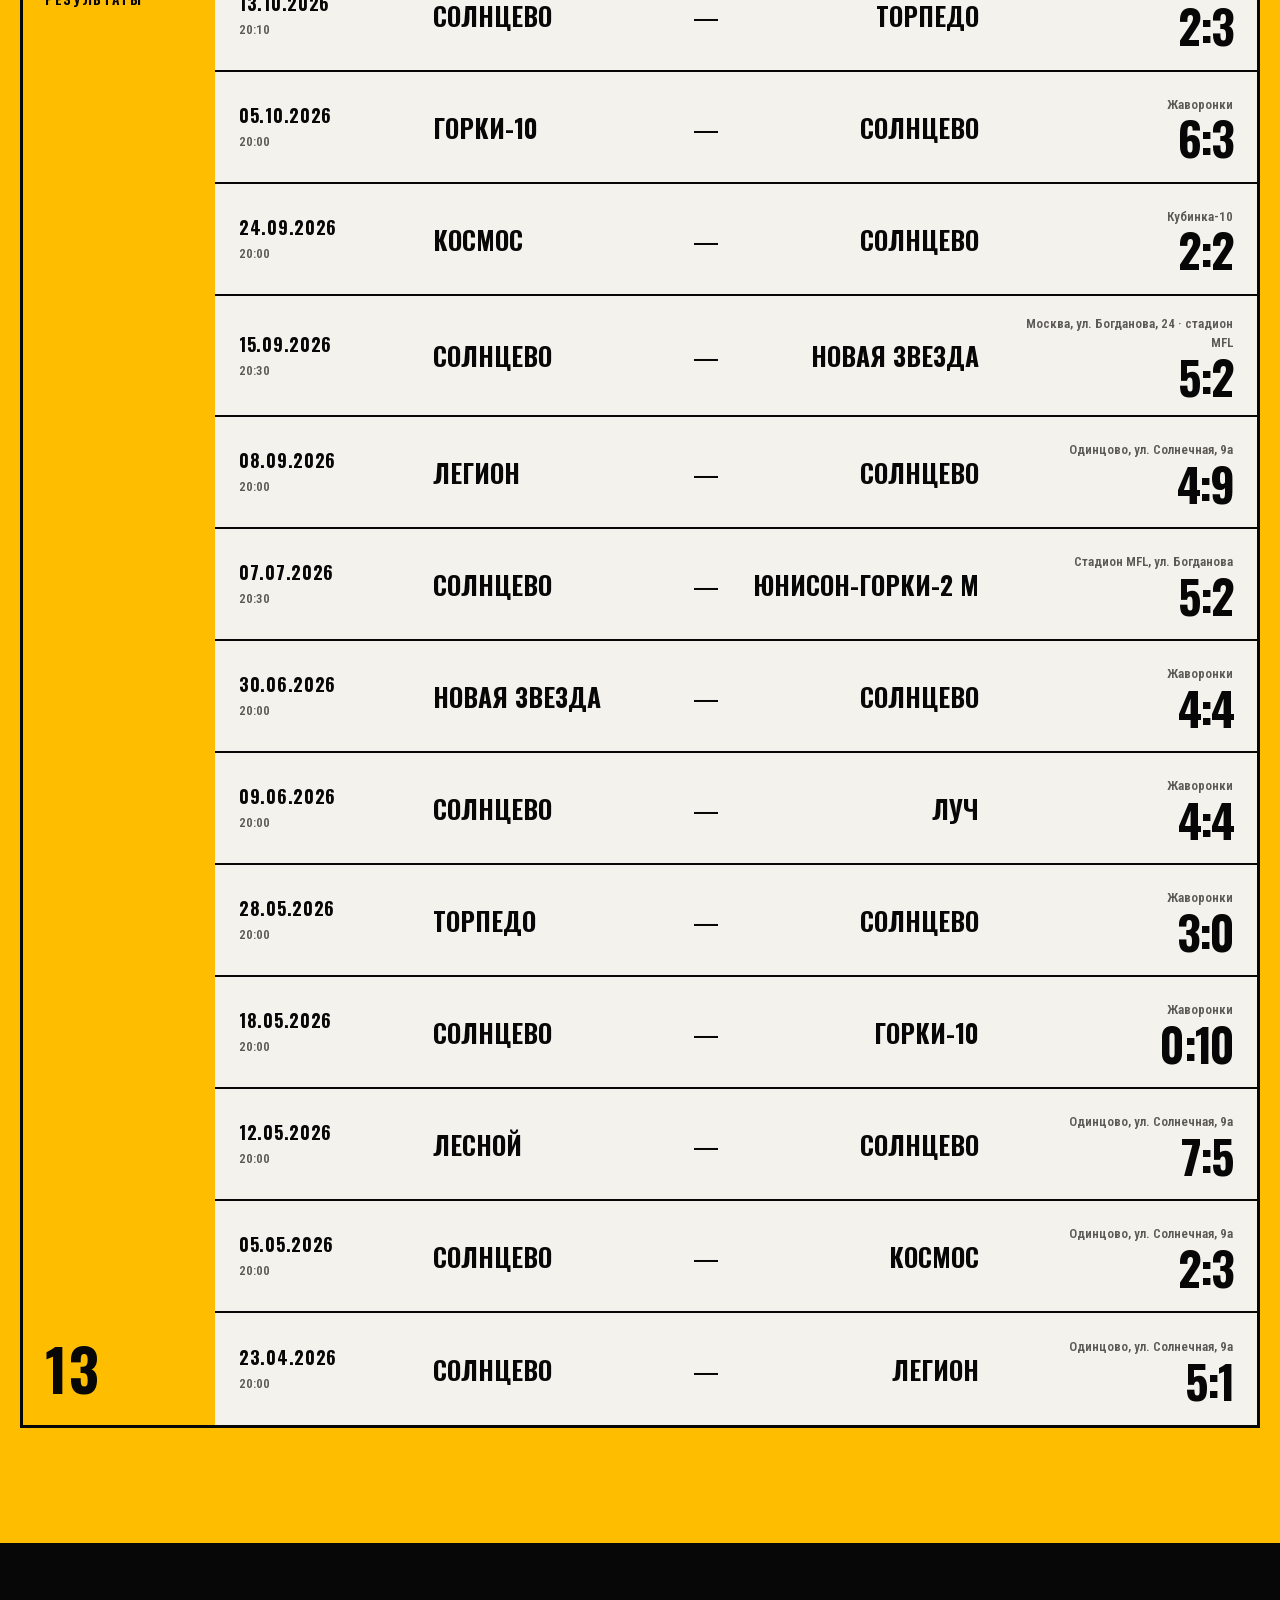
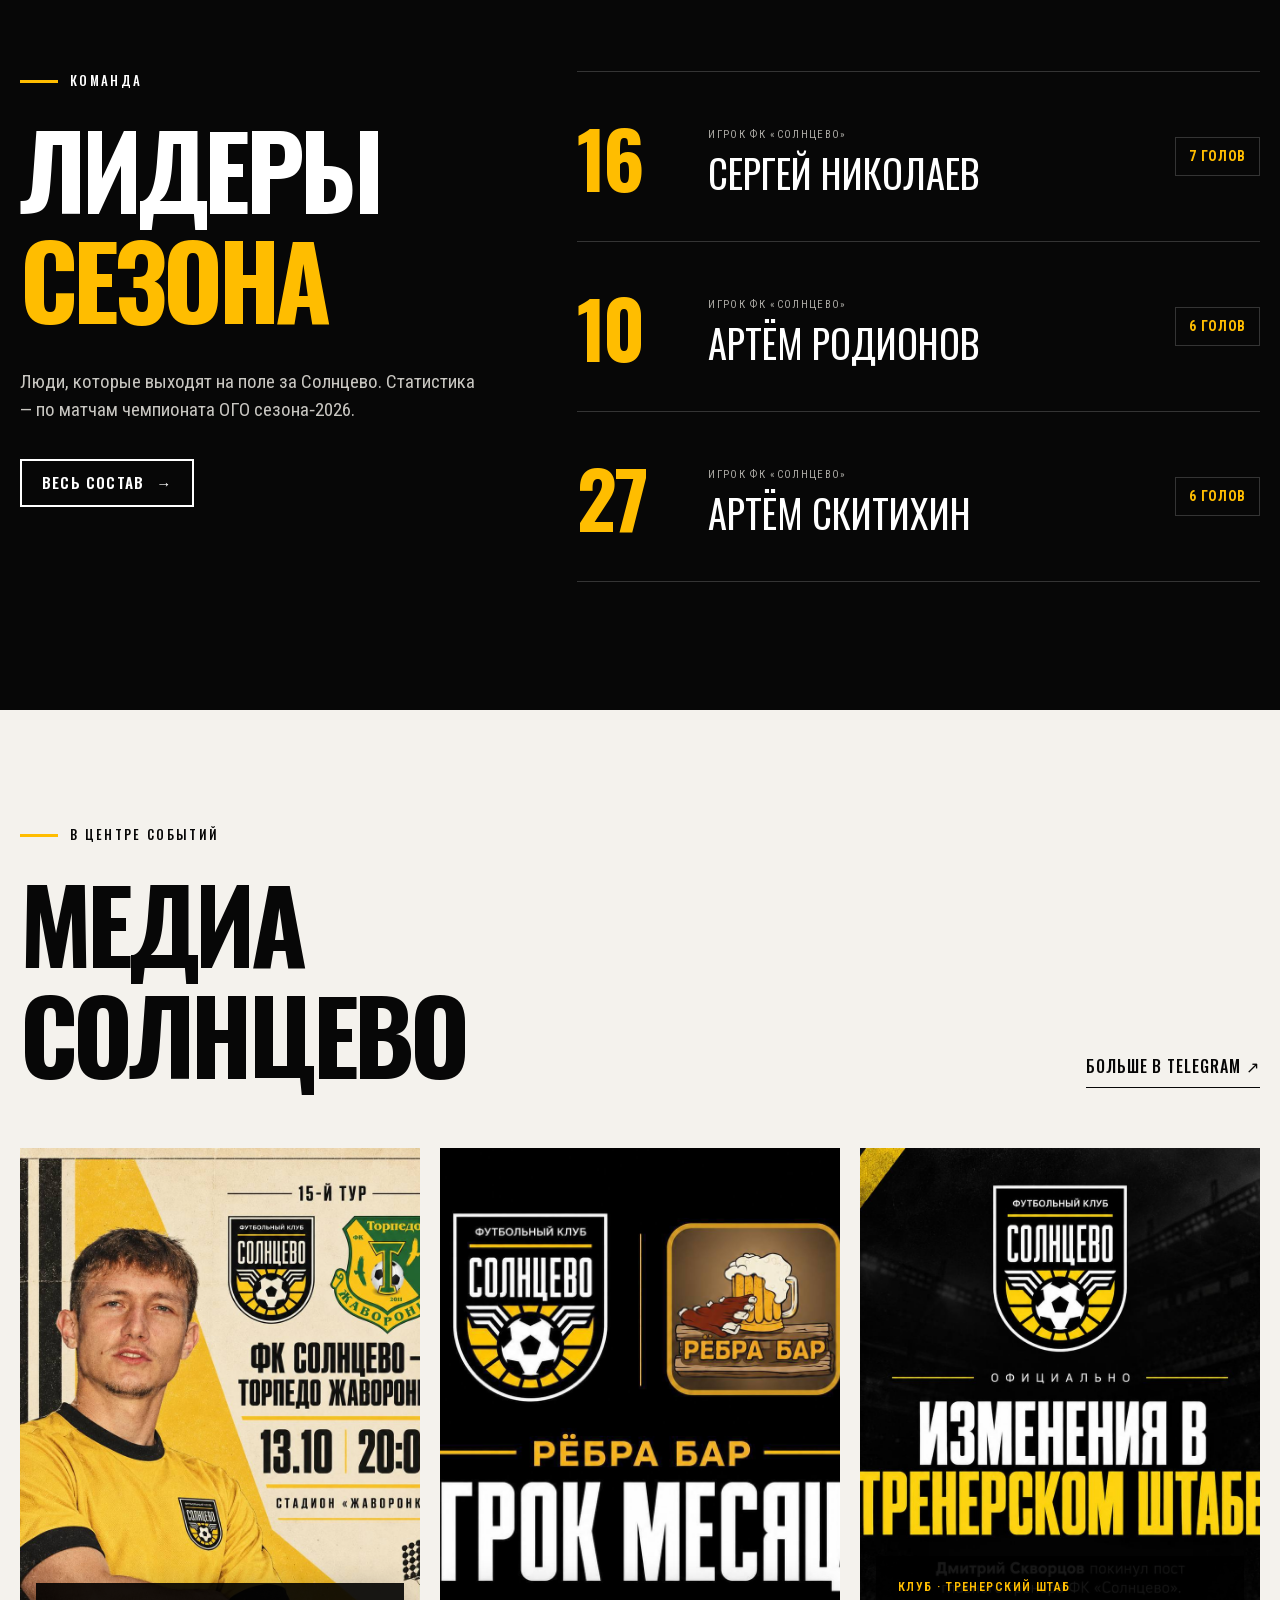
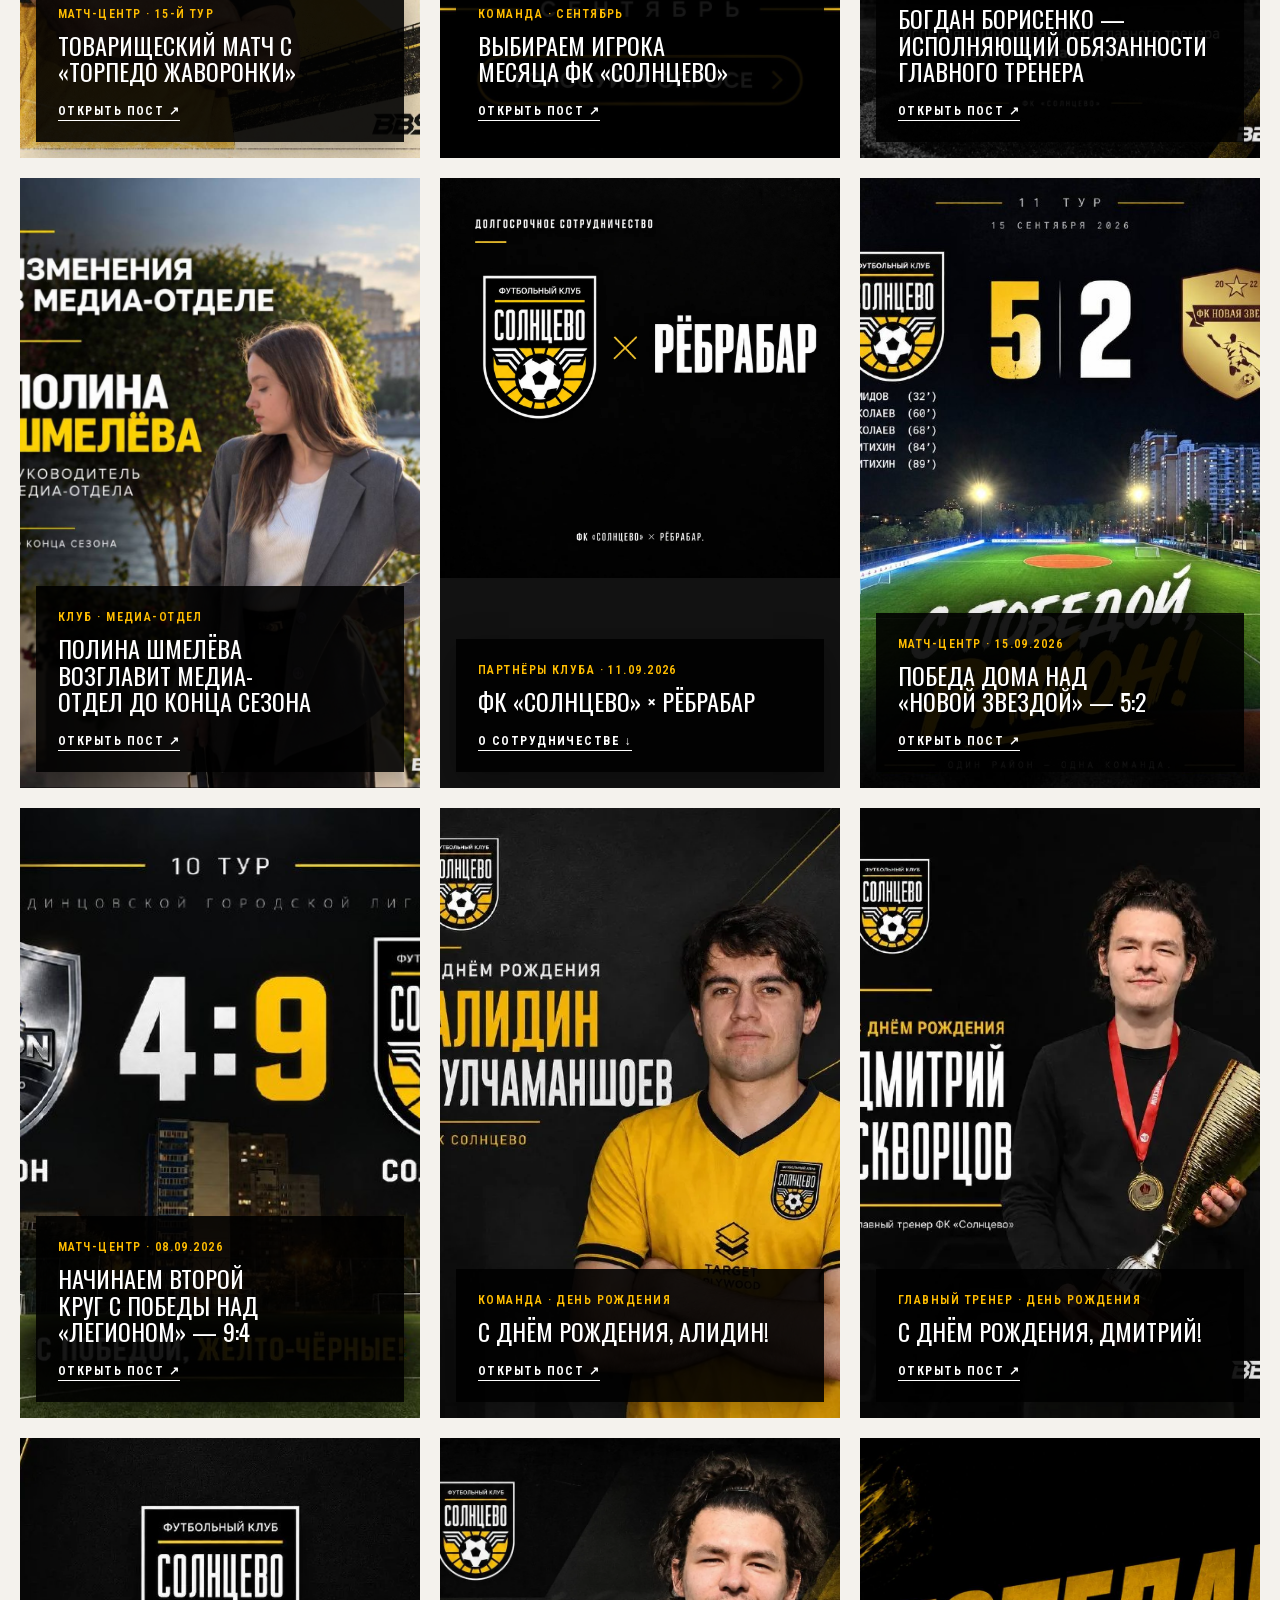
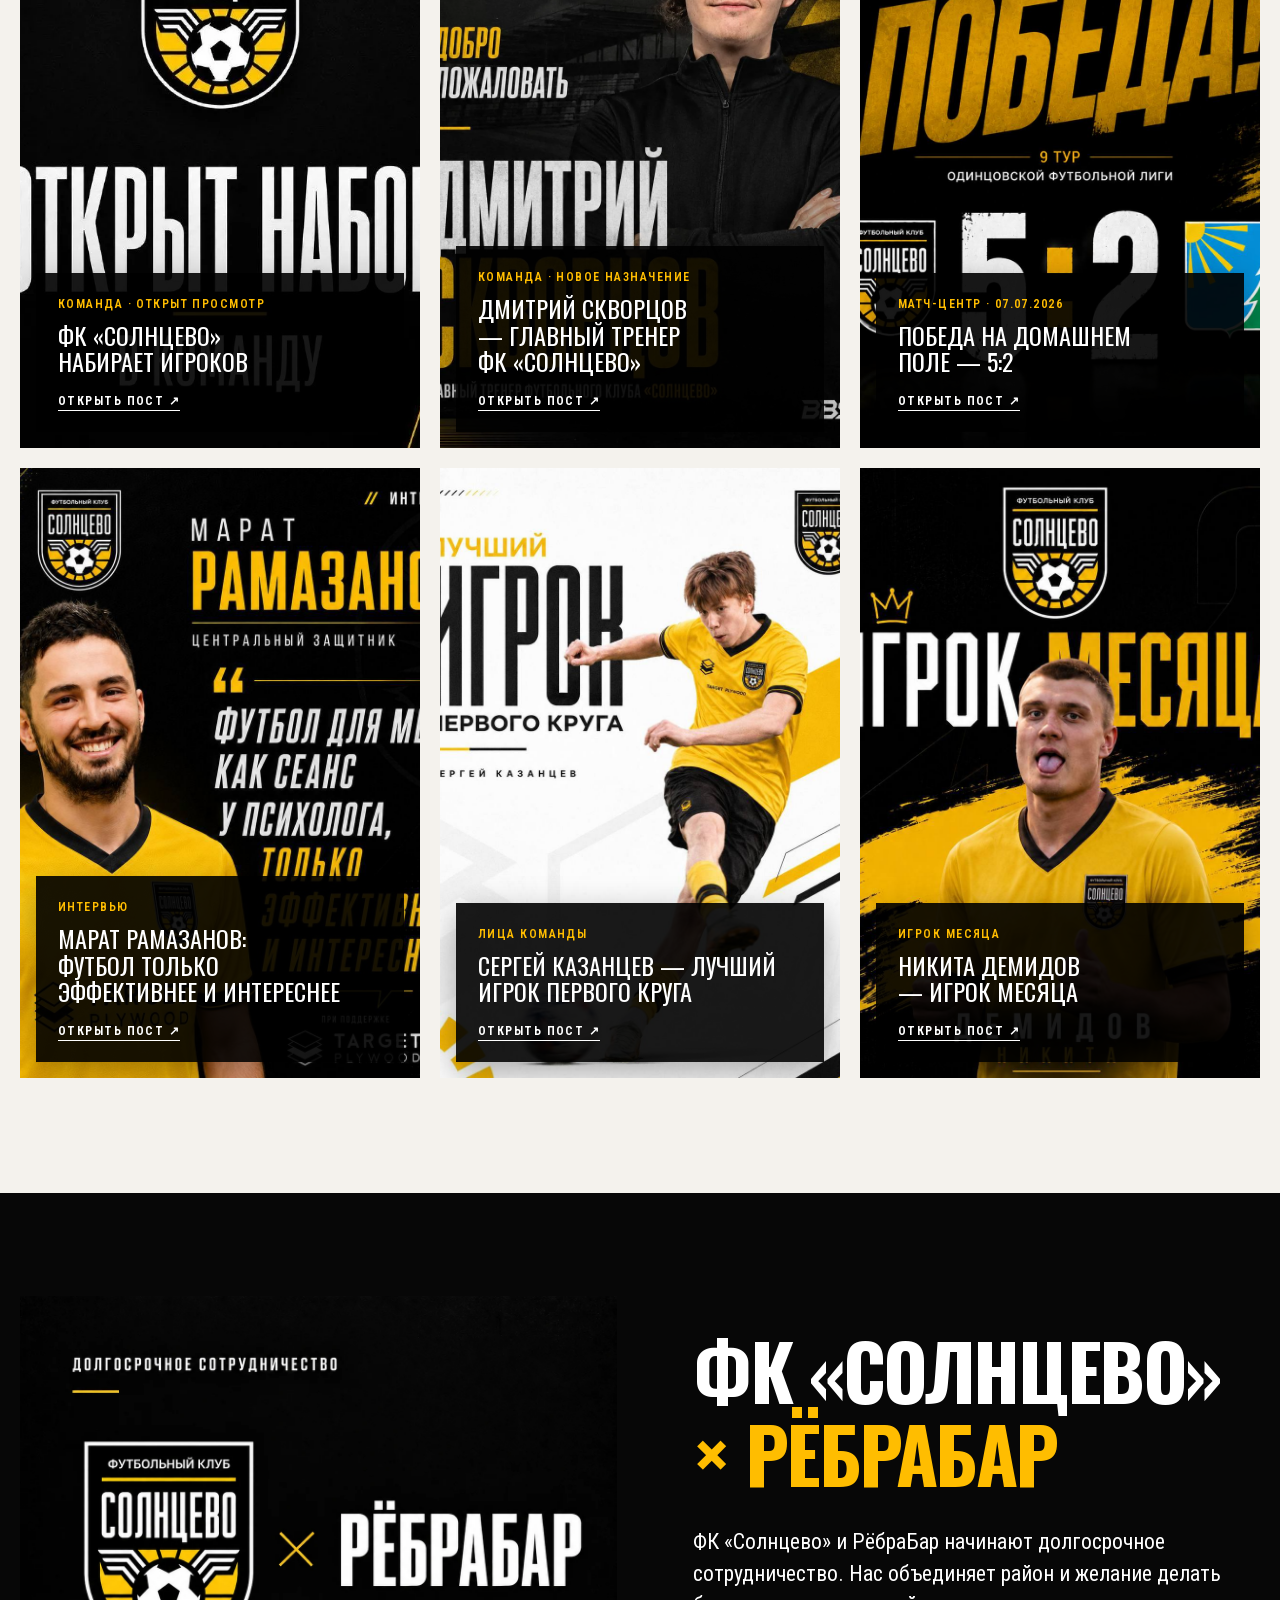
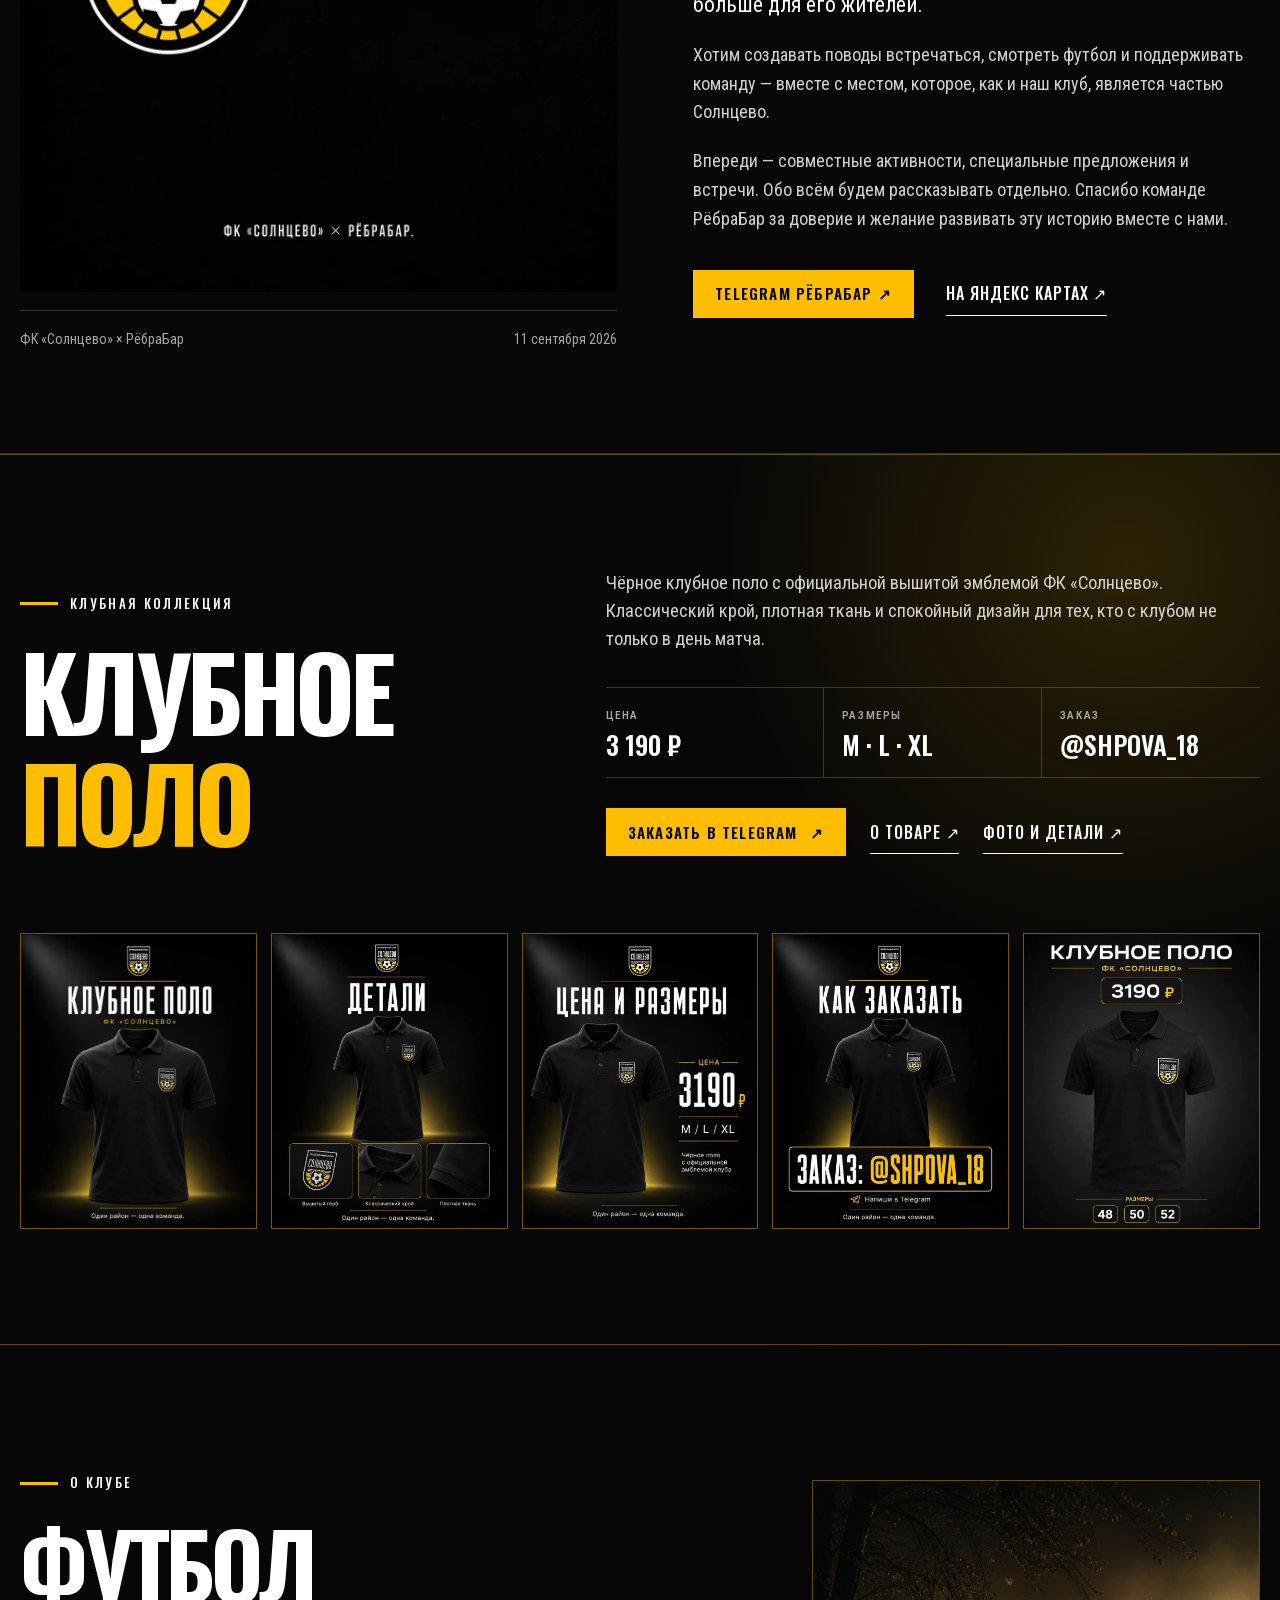
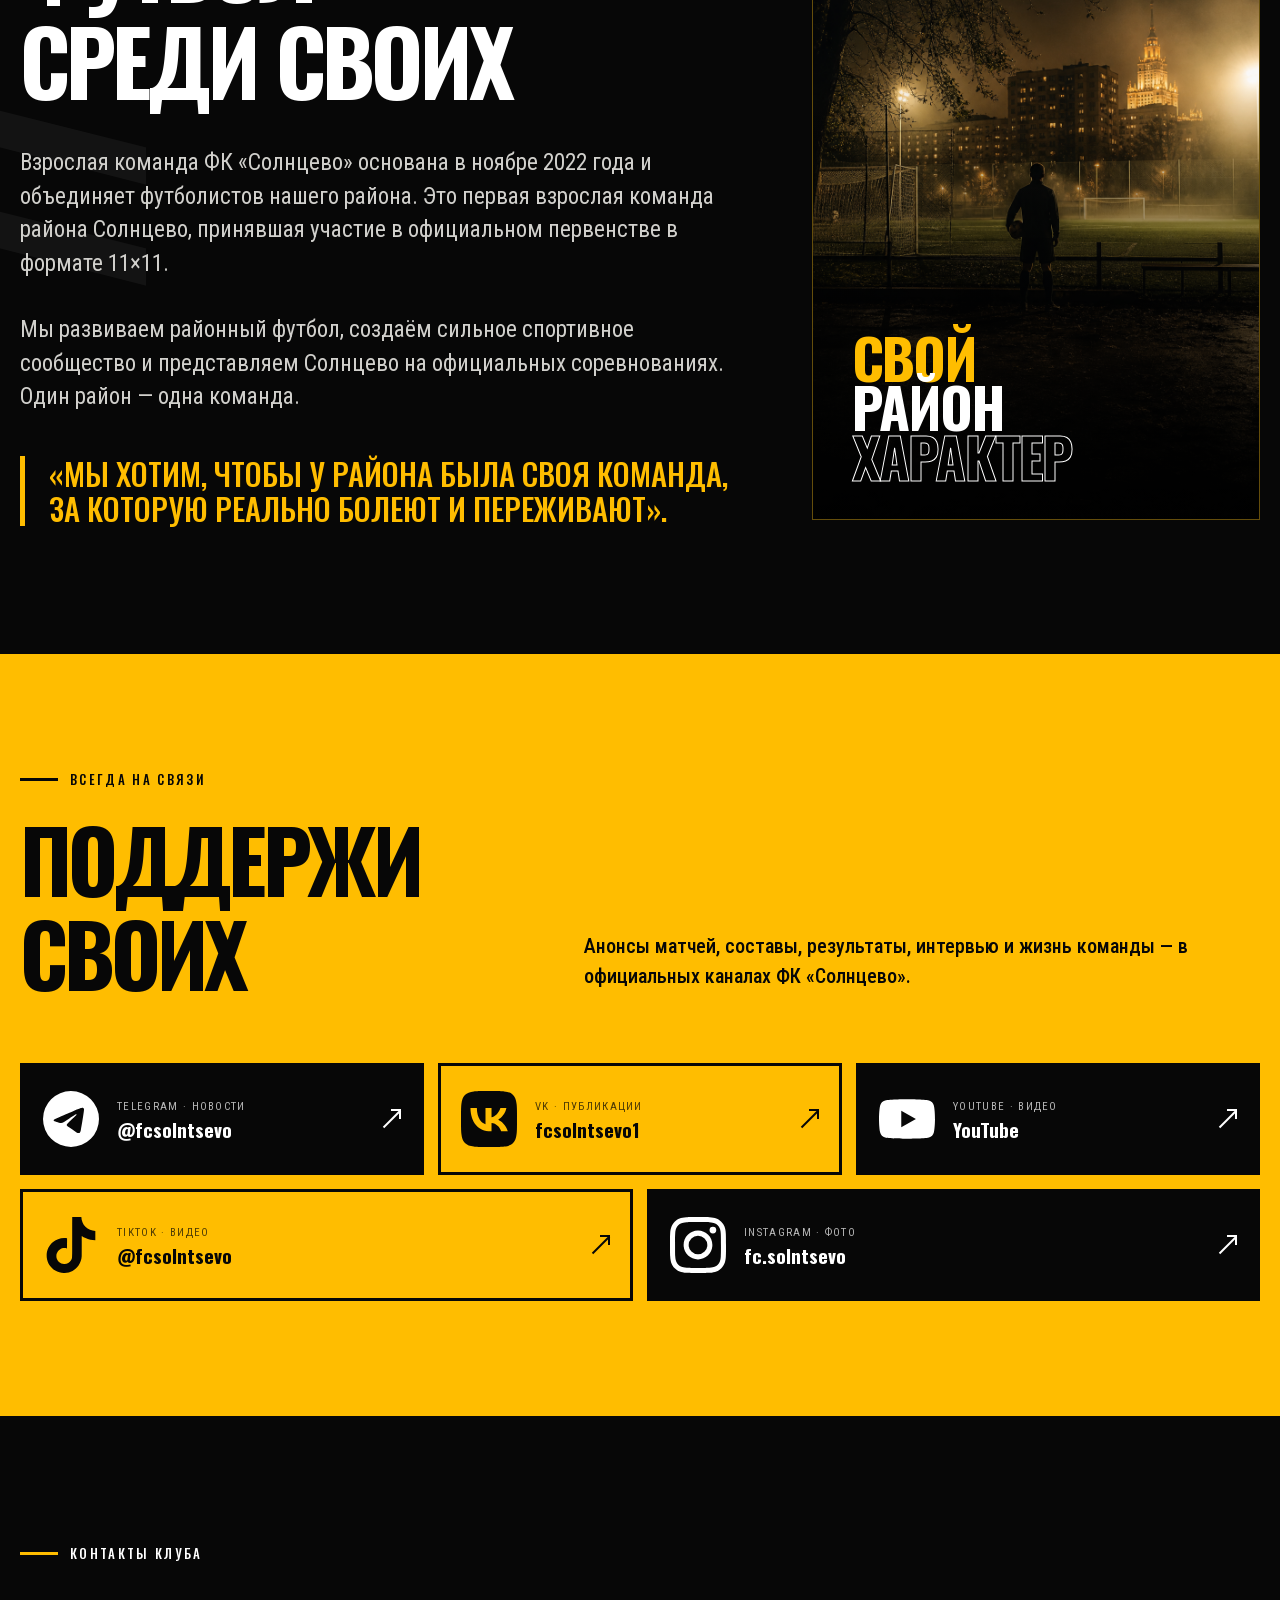
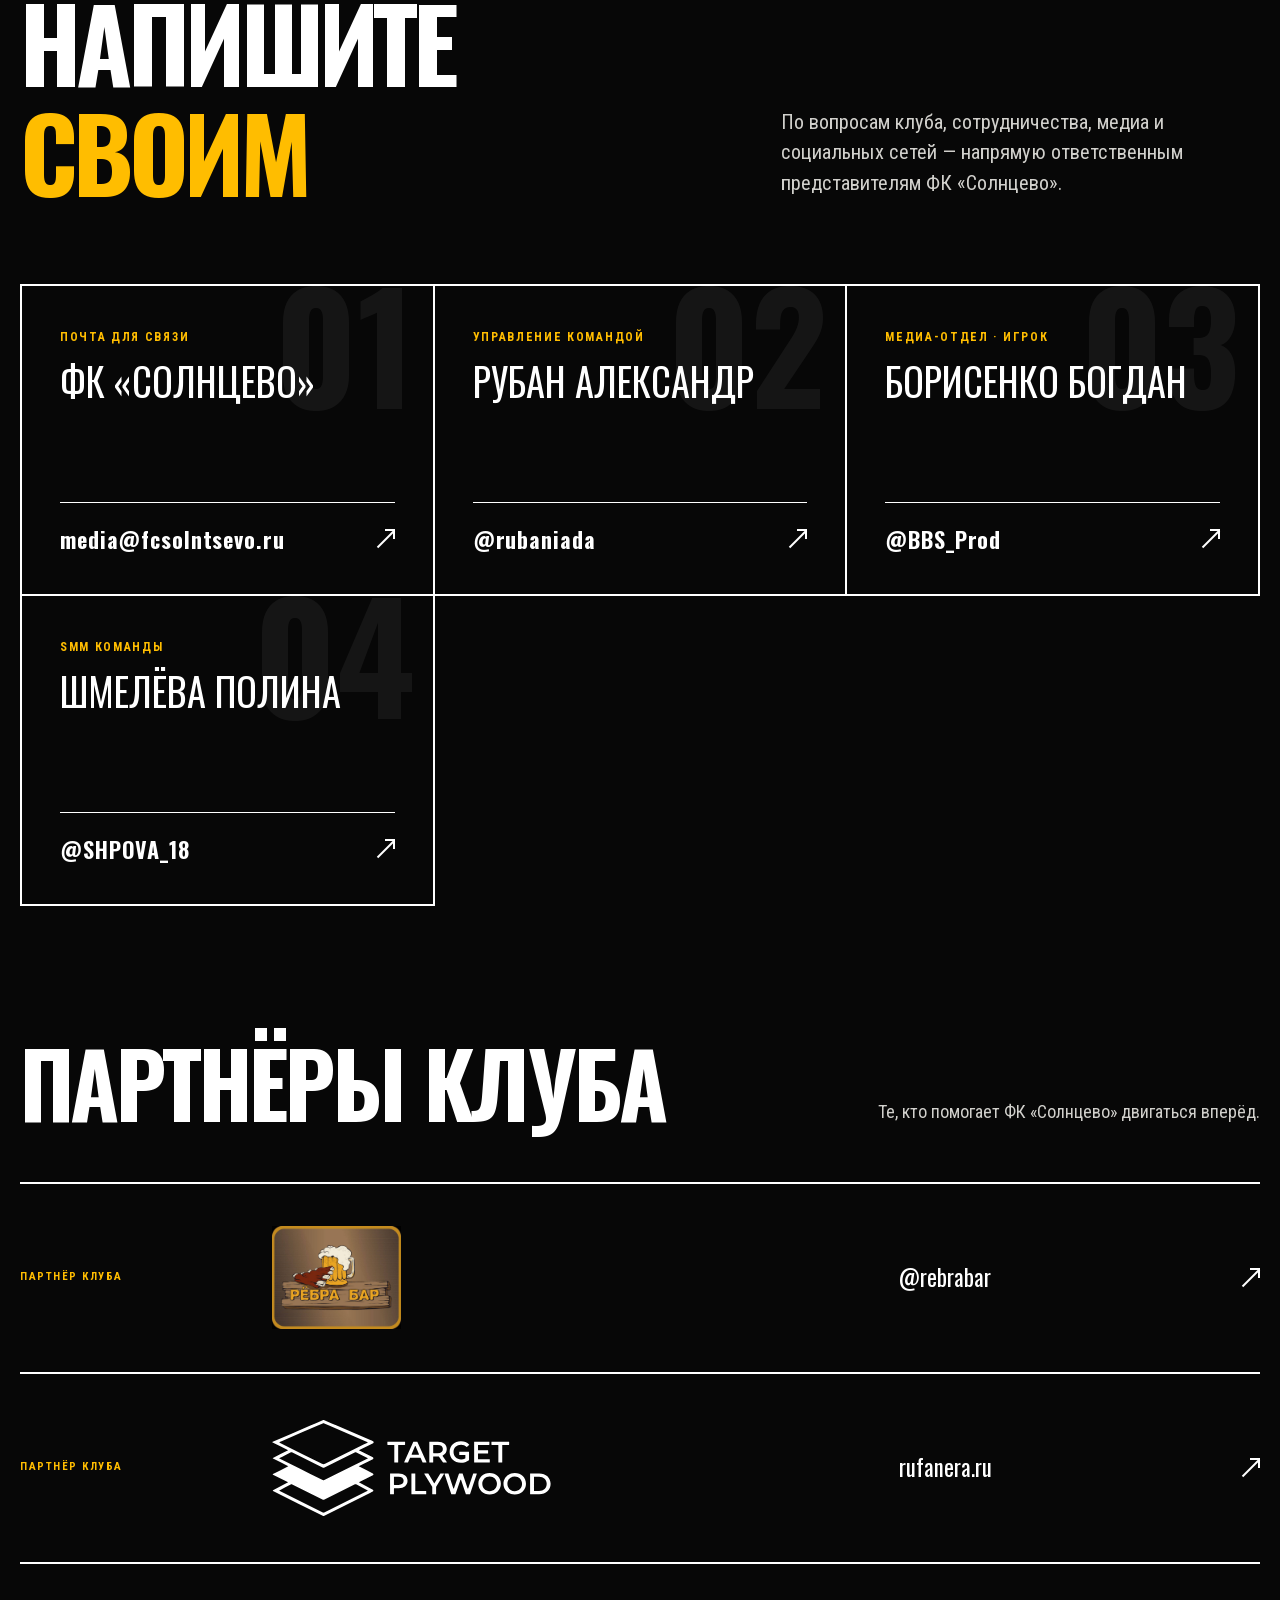
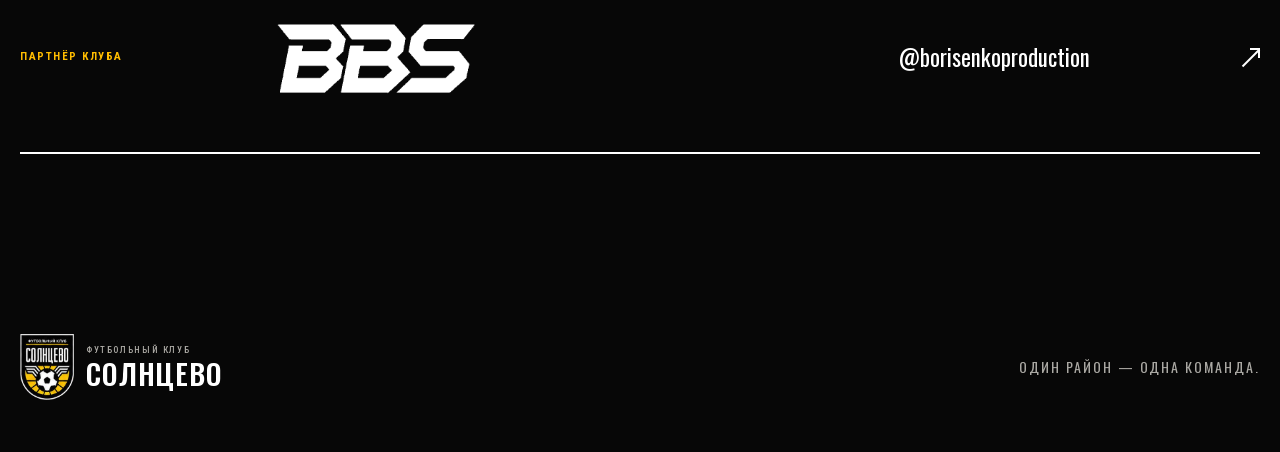
==== commit cb2a04ba: "Publish October media updates" ====
--- a/index.html
+++ b/index.html
@@ -1,4 +1,4 @@
-<!DOCTYPE html><html lang="ru" style="--font-display:&#x27;Oswald&#x27;, &#x27;Oswald Fallback&#x27;;--font-body:&#x27;Roboto Condensed&#x27;, &#x27;Roboto Condensed Fallback&#x27;"><head><meta charSet="utf-8"/><meta name="viewport" content="width=device-width, initial-scale=1"/><link rel="preload" href="/media/crest.png" as="image"/><link rel="preload" href="/media/partners/rebrabar.png" as="image"/><link rel="preload" href="/media/partners/rufanera.svg" as="image"/><link rel="preload" href="/media/partners/bbs-production.png" as="image"/><link rel="stylesheet" href="/_next/static/css/index.CxJ24_jV.css" data-rsc-css-href="/_next/static/css/index.CxJ24_jV.css" data-precedence="vite-rsc/importer-resources"/><title>ФК Солнцево — официальная взрослая футбольная команда</title><meta name="description" content="Официальный сайт взрослой футбольной команды ФК «Солнцево»: матчи, состав, новости и социальные сети. Клуб основан в 2022 году."/><meta name="keywords" content="ФК Солнцево,футбол Солнцево,футбольный клуб Москва"/><meta property="og:title" content="ФК Солнцево — один район, одна команда"/><meta property="og:description" content="Матчи, состав, новости и жизнь футбольного клуба «Солнцево»."/><meta property="og:url" content="https://fcsolntsevo.ru"/><meta property="og:type" content="website"/><meta property="og:locale" content="ru_RU"/><meta property="og:image" content="https://fcsolntsevo.ru/og.png"/><meta property="og:image:width" content="1672"/><meta property="og:image:height" content="941"/><meta property="og:image:alt" content="ФК Солнцево — один район, одна команда"/><meta name="twitter:card" content="summary_large_image"/><meta name="twitter:title" content="ФК Солнцево — один район, одна команда"/><meta name="twitter:description" content="Матчи, состав, новости и жизнь футбольного клуба «Солнцево»."/><meta name="twitter:image" content="https://fcsolntsevo.ru/og.png"/><link rel="shortcut icon" href="/favicon.ico?v=2"/><link rel="icon" href="/favicon.ico?v=2" sizes="64x64" type="image/x-icon"/><link rel="icon" href="/favicon.png?v=2" sizes="256x256" type="image/png"/><link rel="apple-touch-icon" href="/favicon.png?v=2"/>
+<!DOCTYPE html><html lang="ru" style="--font-display:&#x27;Oswald&#x27;, &#x27;Oswald Fallback&#x27;;--font-body:&#x27;Roboto Condensed&#x27;, &#x27;Roboto Condensed Fallback&#x27;"><head><meta charSet="utf-8"/><meta name="viewport" content="width=device-width, initial-scale=1"/><link rel="preload" href="/media/crest.png" as="image"/><link rel="preload" href="/media/partners/rebrabar.png" as="image"/><link rel="preload" href="/media/partners/rufanera.svg" as="image"/><link rel="preload" href="/media/partners/bbs-production.png" as="image"/><link rel="stylesheet" href="/_next/static/css/index.B9tzHAzx.css" data-rsc-css-href="/_next/static/css/index.B9tzHAzx.css" data-precedence="vite-rsc/importer-resources"/><title>ФК Солнцево — официальная взрослая футбольная команда</title><meta name="description" content="Официальный сайт взрослой футбольной команды ФК «Солнцево»: матчи, состав, новости и социальные сети. Клуб основан в 2022 году."/><meta name="keywords" content="ФК Солнцево,футбол Солнцево,футбольный клуб Москва"/><meta property="og:title" content="ФК Солнцево — один район, одна команда"/><meta property="og:description" content="Матчи, состав, новости и жизнь футбольного клуба «Солнцево»."/><meta property="og:url" content="https://fcsolntsevo.ru"/><meta property="og:type" content="website"/><meta property="og:locale" content="ru_RU"/><meta property="og:image" content="https://fcsolntsevo.ru/og.png"/><meta property="og:image:width" content="1672"/><meta property="og:image:height" content="941"/><meta property="og:image:alt" content="ФК Солнцево — один район, одна команда"/><meta name="twitter:card" content="summary_large_image"/><meta name="twitter:title" content="ФК Солнцево — один район, одна команда"/><meta name="twitter:description" content="Матчи, состав, новости и жизнь футбольного клуба «Солнцево»."/><meta name="twitter:image" content="https://fcsolntsevo.ru/og.png"/><link rel="shortcut icon" href="/favicon.ico?v=2"/><link rel="icon" href="/favicon.ico?v=2" sizes="64x64" type="image/x-icon"/><link rel="icon" href="/favicon.png?v=2" sizes="256x256" type="image/png"/><link rel="apple-touch-icon" href="/favicon.png?v=2"/>
 <link rel="preload" href="/_next/static/_vinext_fonts/oswald-9e15e75ea3b8/oswald-7e4962c8.woff2" as="font" type="font/woff2" crossorigin />
 <link rel="preload" href="/_next/static/_vinext_fonts/oswald-9e15e75ea3b8/oswald-8d143099.woff2" as="font" type="font/woff2" crossorigin />
 <link rel="preload" href="/_next/static/_vinext_fonts/roboto-condensed-01ccf8062903/roboto-condensed-82b4d7b0.woff2" as="font" type="font/woff2" crossorigin />
@@ -526,4 +526,4 @@
 
 .__variable_roboto_condensed_0hc0aws { --font-body: 'Roboto Condensed', 'Roboto Condensed Fallback'; }
 </style>
-</head><body><main><a class="skip-link" href="#content">Перейти к содержанию</a><div class="topline"><span>Футбольный клуб «Солнцево»</span><span class="topline__season">Сезон 2026 · Москва</span></div><header class="site-header"><a class="brand" href="#top" aria-label="ФК Солнцево — на главную"><span class="crest crest--compact" aria-hidden="true"><img src="/media/crest.png" alt=""/></span><span class="brand__name"><small>Футбольный клуб</small>Солнцево</span></a><nav class="desktop-nav" aria-label="Основная навигация"><a href="#matches">Матчи</a><a href="#team">Команда</a><a href="#media">Медиа</a><a href="#merch">Поло</a><a href="#club">О клубе</a><a href="#contacts">Контакты</a></nav><a href="https://t.me/fcsolntsevo" target="_blank" rel="noreferrer" class="button button--small">Telegram <span aria-hidden="true">↗</span></a><details class="mobile-nav"><summary aria-label="Открыть меню"><span class="mobile-nav__burger" aria-hidden="true"><i></i><i></i><i></i></span><span>Меню</span></summary><nav aria-label="Мобильная навигация"><a href="#matches">Матчи</a><a href="#team">Команда</a><a href="#media">Медиа</a><a href="#merch">Поло</a><a href="#club">О клубе</a><a href="#contacts">Контакты</a></nav></details></header><div id="content"><section class="hero" id="top"><div class="hero__copy"><p class="eyebrow"><span></span> Москва · Солнцево</p><h1>Один район<strong>Одна команда</strong></h1><p class="hero__lead">Взрослая команда, за которую болеют свои. Следите за матчами, знакомьтесь с игроками и приходите поддержать Солнцево.</p><div class="hero__actions"><a href="#calendar" class="button">Календарь матчей <span aria-hidden="true">↓</span></a><a class="text-link" href="#media">Смотреть медиа <span aria-hidden="true">↓</span></a></div><div class="hero__meta" aria-label="Информация о сезоне"><span><b>11×11</b> формат</span><span><b>2026</b> сезон</span><span><b>Москва</b> родной район</span></div></div><div class="hero__visual"><img src="/media/hero-silhouette.png" alt="Абстрактный силуэт футболиста в тоннеле перед выходом на поле" fetchPriority="high"/></div></section><section class="match-zone" id="matches" aria-labelledby="matches-title"><div class="section-heading section-heading--dark"><p class="eyebrow"><span></span> Матч-центр</p><h2 id="matches-title">Играем<br/>за район</h2></div><div class="scoreboard"><div class="scoreboard__top"><span>Последний матч</span><span>13.10.2026<!-- --> · <!-- -->Жаворонки</span></div><div class="scoreboard__teams"><div class="scoreboard__team scoreboard__team--home"><span class="crest crest--compact" aria-hidden="true"><img src="/media/crest.png" alt=""/></span><b>Солнцево</b></div><strong class="scoreboard__score" aria-label="Счёт 2:3"><span>2</span><i>:</i><span>3</span></strong><div class="scoreboard__team scoreboard__team--away"><span class="opponent-mark" aria-hidden="true">Т</span><b>Торпедо</b></div></div><div class="scoreboard__bottom"><span>Чемпионат ОГО · 11×11</span><a href="#calendar" class="text-link text-link--dark">Полный календарь ↓</a></div></div><div class="fixtures" aria-label="Ближайшие соперники"><article class="fixture fixture--featured"><p>Ближайший матч</p><div class="fixture__teams"><b>Луч</b><span>—</span><b>Солнцево</b></div><small>29.10.2026<!-- --> · 20:00<!-- --> · <!-- -->Одинцово, ул. Солнечная, 9а</small><a href="https://t.me/fcsolntsevo" target="_blank" rel="noreferrer" class="button button--black">Не пропустить анонс ↗</a></article><article class="fixture"><p>В гостях</p><div class="fixture__teams fixture__teams--small"><b>Юнисон-Горки-2 м</b><span>—</span><b>Солнцево</b></div><small>03.11.2026<!-- --> · 20:00<!-- --> · <!-- -->Горки-2</small></article><article class="fixture"><p>Дома</p><div class="fixture__teams fixture__teams--small"><b>Солнцево</b><span>—</span><b>Лесной</b></div><small>Дата уточняется<!-- --> · <!-- -->Москва, ул. Богданова, 24 · стадион MFL</small></article></div><section class="standing-card" aria-labelledby="standing-title"><div class="standing-card__rank"><p>Турнирная таблица · Первая лига</p><div><strong>6</strong><span>место<small>из <!-- -->9<!-- --> команд</small></span></div><small>Данные сверены <!-- -->23.10.2026</small></div><div class="standing-card__content"><div class="standing-card__heading"><span class="crest crest--compact" aria-hidden="true"><img src="/media/crest.png" alt=""/></span><div><h3 id="standing-title">Солнцево</h3><p>Чемпионат ОГО · сезон 2026</p></div></div><dl class="standing-card__stats"><div><dt>Игры</dt><dd>13</dd></div><div><dt>Победы</dt><dd>4</dd></div><div><dt>Ничьи</dt><dd>3</dd></div><div><dt>Поражения</dt><dd>6</dd></div><div><dt>Мячи</dt><dd>46<!-- -->:<!-- -->51</dd></div><div class="standing-card__points"><dt>Очки</dt><dd>15</dd></div></dl></div></section><section class="calendar" id="calendar" aria-labelledby="calendar-title"><div class="calendar__heading"><div><p class="eyebrow"><span></span> Сезон 2026</p><h3 id="calendar-title">Календарь матчей</h3></div><p>Расписание и результаты сверены <!-- -->23.10.2026<!-- -->.</p></div><div class="calendar__group"><div class="calendar__label"><span>Предстоящие матчи</span><b>3</b></div><div class="calendar__list"><article class="calendar-match"><div class="calendar-match__date"><b>29.10.2026</b><span>20:00</span></div><div class="calendar-match__teams"><b>Луч</b><span>—</span><b>Солнцево</b></div><div class="calendar-match__status"><span>Одинцово, ул. Солнечная, 9а</span><b>Скоро</b></div></article><article class="calendar-match"><div class="calendar-match__date"><b>03.11.2026</b><span>20:00</span></div><div class="calendar-match__teams"><b>Юнисон-Горки-2 м</b><span>—</span><b>Солнцево</b></div><div class="calendar-match__status"><span>Горки-2</span><b>Скоро</b></div></article><article class="calendar-match"><div class="calendar-match__date"><b>Дата уточняется</b><span>Время уточняется</span></div><div class="calendar-match__teams"><b>Солнцево</b><span>—</span><b>Лесной</b></div><div class="calendar-match__status"><span>Москва, ул. Богданова, 24 · стадион MFL</span><b>Скоро</b></div></article></div></div><div class="calendar__group calendar__group--results"><div class="calendar__label"><span>Результаты</span><b>13</b></div><div class="calendar__list"><article class="calendar-match"><div class="calendar-match__date"><b>13.10.2026</b><span>20:10</span></div><div class="calendar-match__teams"><b>Солнцево</b><span>—</span><b>Торпедо</b></div><div class="calendar-match__status calendar-match__status--score"><span>Жаворонки</span><b>2:3</b></div></article><article class="calendar-match"><div class="calendar-match__date"><b>05.10.2026</b><span>20:00</span></div><div class="calendar-match__teams"><b>Горки-10</b><span>—</span><b>Солнцево</b></div><div class="calendar-match__status calendar-match__status--score"><span>Жаворонки</span><b>6:3</b></div></article><article class="calendar-match"><div class="calendar-match__date"><b>24.09.2026</b><span>20:00</span></div><div class="calendar-match__teams"><b>Космос</b><span>—</span><b>Солнцево</b></div><div class="calendar-match__status calendar-match__status--score"><span>Кубинка-10</span><b>2:2</b></div></article><article class="calendar-match"><div class="calendar-match__date"><b>15.09.2026</b><span>20:30</span></div><div class="calendar-match__teams"><b>Солнцево</b><span>—</span><b>Новая Звезда</b></div><div class="calendar-match__status calendar-match__status--score"><span>Москва, ул. Богданова, 24 · стадион MFL</span><b>5:2</b></div></article><article class="calendar-match"><div class="calendar-match__date"><b>08.09.2026</b><span>20:00</span></div><div class="calendar-match__teams"><b>Легион</b><span>—</span><b>Солнцево</b></div><div class="calendar-match__status calendar-match__status--score"><span>Одинцово, ул. Солнечная, 9а</span><b>4:9</b></div></article><article class="calendar-match"><div class="calendar-match__date"><b>07.07.2026</b><span>20:30</span></div><div class="calendar-match__teams"><b>Солнцево</b><span>—</span><b>Юнисон-Горки-2 м</b></div><div class="calendar-match__status calendar-match__status--score"><span>Стадион MFL, ул. Богданова</span><b>5:2</b></div></article><article class="calendar-match"><div class="calendar-match__date"><b>30.06.2026</b><span>20:00</span></div><div class="calendar-match__teams"><b>Новая звезда</b><span>—</span><b>Солнцево</b></div><div class="calendar-match__status calendar-match__status--score"><span>Жаворонки</span><b>4:4</b></div></article><article class="calendar-match"><div class="calendar-match__date"><b>09.06.2026</b><span>20:00</span></div><div class="calendar-match__teams"><b>Солнцево</b><span>—</span><b>Луч</b></div><div class="calendar-match__status calendar-match__status--score"><span>Жаворонки</span><b>4:4</b></div></article><article class="calendar-match"><div class="calendar-match__date"><b>28.05.2026</b><span>20:00</span></div><div class="calendar-match__teams"><b>Торпедо</b><span>—</span><b>Солнцево</b></div><div class="calendar-match__status calendar-match__status--score"><span>Жаворонки</span><b>3:0</b></div></article><article class="calendar-match"><div class="calendar-match__date"><b>18.05.2026</b><span>20:00</span></div><div class="calendar-match__teams"><b>Солнцево</b><span>—</span><b>Горки-10</b></div><div class="calendar-match__status calendar-match__status--score"><span>Жаворонки</span><b>0:10</b></div></article><article class="calendar-match"><div class="calendar-match__date"><b>12.05.2026</b><span>20:00</span></div><div class="calendar-match__teams"><b>Лесной</b><span>—</span><b>Солнцево</b></div><div class="calendar-match__status calendar-match__status--score"><span>Одинцово, ул. Солнечная, 9а</span><b>7:5</b></div></article><article class="calendar-match"><div class="calendar-match__date"><b>05.05.2026</b><span>20:00</span></div><div class="calendar-match__teams"><b>Солнцево</b><span>—</span><b>Космос</b></div><div class="calendar-match__status calendar-match__status--score"><span>Одинцово, ул. Солнечная, 9а</span><b>2:3</b></div></article><article class="calendar-match"><div class="calendar-match__date"><b>23.04.2026</b><span>20:00</span></div><div class="calendar-match__teams"><b>Солнцево</b><span>—</span><b>Легион</b></div><div class="calendar-match__status calendar-match__status--score"><span>Одинцово, ул. Солнечная, 9а</span><b>5:1</b></div></article></div></div></section></section><section class="team-section" id="team" aria-labelledby="team-title"><div class="team-section__intro"><p class="eyebrow"><span></span> Команда</p><h2 id="team-title">Лидеры<br/><em>сезона</em></h2><p>Люди, которые выходят на поле за Солнцево. Статистика — по матчам чемпионата ОГО сезона‑2026.</p><a href="/team" class="button button--outline">Весь состав <span aria-hidden="true">→</span></a></div><div class="leaders-list"><div class="leader"><span class="leader__number">16</span><div><small>Игрок ФК «Солнцево»</small><h3>Сергей Николаев</h3></div><strong>7<!-- --> <!-- -->голов</strong></div><div class="leader"><span class="leader__number">10</span><div><small>Игрок ФК «Солнцево»</small><h3>Артём Родионов</h3></div><strong>6<!-- --> <!-- -->голов</strong></div><div class="leader"><span class="leader__number">27</span><div><small>Игрок ФК «Солнцево»</small><h3>Артём Скитихин</h3></div><strong>6<!-- --> <!-- -->голов</strong></div></div></section><section class="media-section" id="media" aria-labelledby="media-title"><div class="section-heading section-heading--media"><div><p class="eyebrow"><span></span> В центре событий</p><h2 id="media-title">Медиа<br/>Солнцево</h2></div><a href="https://t.me/fcsolntsevo" target="_blank" rel="noreferrer" class="text-link">Больше в Telegram ↗</a></div><div class="media-grid"><a href="#rebrabar" class="media-card media-card--partnership"><img src="/media/rebrabar-partnership.webp" alt="ФК Солнцево и РёбраБар — долгосрочное сотрудничество" loading="lazy"/><div class="media-card__overlay"><p>Партнёры клуба · 11.09.2026</p><h3>ФК «Солнцево» × РёбраБар</h3><span class="media-card__link">О сотрудничестве ↓</span></div></a><a href="https://t.me/fcsolntsevo/766" target="_blank" rel="noreferrer" class="media-card"><img src="/media/win-novaya-zvezda-september-2026.jpg" alt="Победа ФК Солнцево над Новой Звездой со счётом 5:2" loading="lazy"/><div class="media-card__overlay"><p>Матч-центр · 15.09.2026</p><h3>Победа дома над «Новой Звездой» — 5:2</h3><span class="media-card__link">Открыть пост ↗</span></div></a><a href="https://t.me/fcsolntsevo/745" target="_blank" rel="noreferrer" class="media-card"><img src="/media/win-legion-september-2026.jpg" alt="Выездная победа ФК Солнцево над Легионом со счётом 9:4" loading="lazy"/><div class="media-card__overlay"><p>Матч-центр · 08.09.2026</p><h3>Начинаем второй круг с победы над «Легионом» — 9:4</h3><span class="media-card__link">Открыть пост ↗</span></div></a><a href="https://t.me/fcsolntsevo/711" target="_blank" rel="noreferrer" class="media-card"><img src="/media/alidin-gulchamanshoev-birthday.webp" alt="Поздравление Алидина Гулчаманшоева с днём рождения" loading="lazy"/><div class="media-card__overlay"><p>Команда · день рождения</p><h3>С днём рождения, Алидин!</h3><span class="media-card__link">Открыть пост ↗</span></div></a><a href="https://t.me/fcsolntsevo/710" target="_blank" rel="noreferrer" class="media-card"><img src="/media/dmitry-skvortsov-birthday.webp" alt="Поздравление главного тренера Дмитрия Скворцова с днём рождения" loading="lazy"/><div class="media-card__overlay"><p>Главный тренер · день рождения</p><h3>С днём рождения, Дмитрий!</h3><span class="media-card__link">Открыть пост ↗</span></div></a><a href="https://t.me/fcsolntsevo/708" target="_blank" rel="noreferrer" class="media-card"><img src="/media/recruitment-2026.webp" alt="Объявление о наборе игроков в ФК Солнцево" loading="lazy"/><div class="media-card__overlay"><p>Команда · открыт просмотр</p><h3>ФК «Солнцево» набирает игроков</h3><span class="media-card__link">Открыть пост ↗</span></div></a><a href="https://t.me/fcsolntsevo/679" target="_blank" rel="noreferrer" class="media-card"><img src="/media/dmitry-skvortsov-head-coach.webp" alt="Дмитрий Скворцов, главный тренер футбольного клуба Солнцево" loading="lazy"/><div class="media-card__overlay"><p>Команда · новое назначение</p><h3>Дмитрий Скворцов — главный тренер ФК «Солнцево»</h3><span class="media-card__link">Открыть пост ↗</span></div></a><a href="https://t.me/fcsolntsevo/609" target="_blank" rel="noreferrer" class="media-card"><img src="/media/win-5-2.png" alt="Афиша победы ФК Солнцево со счётом 5:2" loading="lazy"/><div class="media-card__overlay"><p>Матч-центр · 07.07.2026</p><h3>Победа на домашнем поле — 5:2</h3><span class="media-card__link">Открыть пост ↗</span></div></a><a href="https://t.me/fcsolntsevo/641" target="_blank" rel="noreferrer" class="media-card"><img src="/media/marat-ramazanov.png" alt="Интервью с игроком ФК Солнцево Маратом Рамазановым" loading="lazy"/><div class="media-card__overlay"><p>Интервью</p><h3>Марат Рамазанов: футбол только эффективнее и интереснее</h3><span class="media-card__link">Открыть пост ↗</span></div></a><a href="https://t.me/fcsolntsevo/643" target="_blank" rel="noreferrer" class="media-card"><img src="/media/sergey-kazantsev.png" alt="Сергей Казанцев в форме ФК Солнцево" loading="lazy"/><div class="media-card__overlay"><p>Лица команды</p><h3>Сергей Казанцев — лучший игрок первого круга</h3><span class="media-card__link">Открыть пост ↗</span></div></a><a href="https://t.me/fcsolntsevo/598" target="_blank" rel="noreferrer" class="media-card"><img src="/media/nikita-demidov.png" alt="Никита Демидов — игрок месяца ФК Солнцево" loading="lazy"/><div class="media-card__overlay"><p>Игрок месяца</p><h3>Никита Демидов — игрок месяца</h3><span class="media-card__link">Открыть пост ↗</span></div></a></div></section><section class="partnership-section" id="rebrabar" aria-labelledby="partnership-title"><div class="partnership-section__inner"><figure class="partnership-section__art"><img src="/media/rebrabar-partnership.webp" alt="Герб ФК Солнцево и РёбраБар" width="1254" height="1254" loading="lazy"/><figcaption>ФК «Солнцево» × РёбраБар <time dateTime="2026-09-11">11 сентября 2026</time></figcaption></figure><div class="partnership-section__copy"><h2 id="partnership-title">ФК «Солнцево»<br/><em>× РёбраБар</em></h2><p class="partnership-section__lead">ФК «Солнцево» и РёбраБар начинают долгосрочное сотрудничество. Нас объединяет район и желание делать больше для его жителей.</p><p>Хотим создавать поводы встречаться, смотреть футбол и поддерживать команду — вместе с местом, которое, как и наш клуб, является частью Солнцево.</p><p>Впереди — совместные активности, специальные предложения и встречи. Обо всём будем рассказывать отдельно. Спасибо команде РёбраБар за доверие и желание развивать эту историю вместе с нами.</p><div class="partnership-section__actions"><a href="https://t.me/rebrabar" target="_blank" rel="noreferrer" class="button">Telegram РёбраБар ↗</a><a href="https://yandex.ru/maps/-/CDgS70zS" target="_blank" rel="noreferrer" class="text-link">На Яндекс Картах ↗</a></div></div></div></section><section class="merch-section" id="merch" aria-labelledby="merch-title"><div class="merch-section__intro"><div><p class="eyebrow"><span></span> Клубная коллекция</p><h2 id="merch-title">Клубное<br/><em>поло</em></h2></div><div class="merch-section__copy"><p>Чёрное клубное поло с официальной вышитой эмблемой ФК «Солнцево». Классический крой, плотная ткань и спокойный дизайн для тех, кто с клубом не только в день матча.</p><dl class="merch-facts"><div><dt>Цена</dt><dd>3 190 ₽</dd></div><div><dt>Размеры</dt><dd>M · L · XL</dd></div><div><dt>Заказ</dt><dd>@SHPOVA_18</dd></div></dl><div class="merch-section__actions"><a href="https://t.me/SHPOVA_18" target="_blank" rel="noreferrer" class="button">Заказать в Telegram <span aria-hidden="true">↗</span></a><a href="https://t.me/fcsolntsevo/706" target="_blank" rel="noreferrer" class="text-link">О товаре ↗</a><a href="https://t.me/fcsolntsevo/712" target="_blank" rel="noreferrer" class="text-link">Фото и детали ↗</a></div></div></div><div class="merch-gallery" aria-label="Клубное поло ФК Солнцево"><figure class="merch-gallery__hero"><img src="/media/polo-hero.webp" alt="Чёрное клубное поло ФК Солнцево" loading="lazy"/></figure><figure><img src="/media/polo-details.webp" alt="Вышитый герб, воротник и плотная ткань клубного поло" loading="lazy"/></figure><figure><img src="/media/polo-price.webp" alt="Цена клубного поло — 3190 рублей" loading="lazy"/></figure><figure><img src="/media/polo-order.webp" alt="Информация о заказе клубного поло в Telegram" loading="lazy"/></figure><figure><img src="/media/polo-sizes.webp" alt="Клубное поло в размерах M, L и XL" loading="lazy"/></figure></div></section><section class="club-section" id="club" aria-labelledby="club-title"><div class="club-section__number" aria-hidden="true">77</div><div class="club-section__copy"><p class="eyebrow"><span></span> О клубе</p><h2 id="club-title">Футбол<br/>среди своих</h2><p class="club-section__lead">Взрослая команда ФК «Солнцево» основана в ноябре 2022 года и объединяет футболистов нашего района. Это первая взрослая команда района Солнцево, принявшая участие в официальном первенстве в формате 11×11.<br/><br/>Мы развиваем районный футбол, создаём сильное спортивное сообщество и представляем Солнцево на официальных соревнованиях. Один район — одна команда.</p><blockquote>«Мы хотим, чтобы у района была своя команда, за которую реально болеют и переживают».</blockquote></div><div class="club-section__motto" aria-label="Клубные ценности"><img src="/media/club-neighborhood-field.png" alt="Ночное районное футбольное поле в свете прожекторов" loading="lazy"/><span>Свой</span><span>Район</span><span>Характер</span></div></section><section class="social-section" aria-labelledby="social-title"><div><p class="eyebrow"><span></span> Всегда на связи</p><h2 id="social-title">Поддержи<br/>своих</h2></div><p class="social-section__text">Анонсы матчей, составы, результаты, интервью и жизнь команды — в официальных каналах ФК «Солнцево».</p><div class="social-links"><a href="https://t.me/fcsolntsevo" target="_blank" rel="noreferrer" class="social-link"><span class="social-link__icon social-link__icon--telegram" aria-hidden="true"></span><div><small>Telegram · новости</small><b>@fcsolntsevo</b></div><span class="social-link__arrow" aria-hidden="true"></span></a><a href="https://vk.ru/fcsolntsevo1" target="_blank" rel="noreferrer" class="social-link social-link--light"><span class="social-link__icon social-link__icon--vk" aria-hidden="true"></span><div><small>VK · публикации</small><b>fcsolntsevo1</b></div><span class="social-link__arrow" aria-hidden="true"></span></a><a href="https://www.youtube.com/channel/UCNmoC4_jgL1lPzDcay_BHig" target="_blank" rel="noreferrer" class="social-link"><span class="social-link__icon social-link__icon--youtube" aria-hidden="true"></span><div><small>YouTube · видео</small><b>YouTube</b></div><span class="social-link__arrow" aria-hidden="true"></span></a><a href="https://www.tiktok.com/@fcsolntsevo" target="_blank" rel="noreferrer" class="social-link social-link--light"><span class="social-link__icon social-link__icon--tiktok" aria-hidden="true"></span><div><small>TikTok · видео</small><b>@fcsolntsevo</b></div><span class="social-link__arrow" aria-hidden="true"></span></a><a href="https://www.instagram.com/fc.solntsevo" target="_blank" rel="noreferrer" class="social-link"><span class="social-link__icon social-link__icon--instagram" aria-hidden="true"></span><div><small>Instagram · фото</small><b>fc.solntsevo</b></div><span class="social-link__arrow" aria-hidden="true"></span></a></div></section><section class="contacts-section" id="contacts" aria-labelledby="contacts-title"><div class="contacts-section__heading"><div><p class="eyebrow"><span></span> Контакты клуба</p><h2 id="contacts-title">Напишите<br/><em>своим</em></h2></div><p>По вопросам клуба, сотрудничества, медиа и социальных сетей — напрямую ответственным представителям ФК «Солнцево».</p></div><div class="contacts-grid"><a href="mailto:media@fcsolntsevo.ru" target="_blank" rel="noreferrer" class="contact-card"><span class="contact-card__number" aria-hidden="true">01</span><div><small>Почта для связи</small><h3>ФК «Солнцево»</h3></div><div class="contact-card__bottom"><b>media@fcsolntsevo.ru</b><span class="social-link__arrow" aria-hidden="true"></span></div></a><a href="https://t.me/rubaniada" target="_blank" rel="noreferrer" class="contact-card"><span class="contact-card__number" aria-hidden="true">02</span><div><small>Управление командой</small><h3>Рубан Александр</h3></div><div class="contact-card__bottom"><b>@rubaniada</b><span class="social-link__arrow" aria-hidden="true"></span></div></a><a href="https://t.me/BBS_Prod" target="_blank" rel="noreferrer" class="contact-card"><span class="contact-card__number" aria-hidden="true">03</span><div><small>Медиа-отдел · игрок</small><h3>Борисенко Богдан</h3></div><div class="contact-card__bottom"><b>@BBS_Prod</b><span class="social-link__arrow" aria-hidden="true"></span></div></a><a href="https://t.me/SHPOVA_18" target="_blank" rel="noreferrer" class="contact-card"><span class="contact-card__number" aria-hidden="true">04</span><div><small>SMM команды</small><h3>Шмелёва Полина</h3></div><div class="contact-card__bottom"><b>@SHPOVA_18</b><span class="social-link__arrow" aria-hidden="true"></span></div></a></div></section><section class="partners-section" aria-labelledby="partners-title"><div class="partners-section__heading"><h2 id="partners-title">Партнёры клуба</h2><p>Те, кто помогает ФК «Солнцево» двигаться вперёд.</p></div><div class="partners-list"><a href="https://t.me/rebrabar" target="_blank" rel="noreferrer" class="partner-link"><small>Партнёр клуба</small><span class="partner-link__brand"><img class="partner-link__logo partner-link__logo--rebrabar" src="/media/partners/rebrabar.png" alt="РёбраБар"/></span><span>@rebrabar</span><i class="social-link__arrow" aria-hidden="true"></i></a><a href="https://rufanera.ru" target="_blank" rel="noreferrer" class="partner-link"><small>Партнёр клуба</small><span class="partner-link__brand"><img class="partner-link__logo partner-link__logo--rufanera" src="/media/partners/rufanera.svg" alt="Rufanera"/></span><span>rufanera.ru</span><i class="social-link__arrow" aria-hidden="true"></i></a><a href="https://t.me/borisenkoproduction" target="_blank" rel="noreferrer" class="partner-link"><small>Партнёр клуба</small><span class="partner-link__brand"><img class="partner-link__logo partner-link__logo--bbs" src="/media/partners/bbs-production.png" alt="BBS Production"/></span><span>@borisenkoproduction</span><i class="social-link__arrow" aria-hidden="true"></i></a></div></section></div><footer class="site-footer"><a class="brand" href="#top" aria-label="ФК Солнцево — наверх"><span class="crest crest--compact" aria-hidden="true"><img src="/media/crest.png" alt=""/></span><span class="brand__name"><small>Футбольный клуб</small>Солнцево</span></a><p>Один район — одна команда.</p></footer></main></body></html>+</head><body><main><a class="skip-link" href="#content">Перейти к содержанию</a><div class="topline"><span>Футбольный клуб «Солнцево»</span><span class="topline__season">Сезон 2026 · Москва</span></div><header class="site-header"><a class="brand" href="#top" aria-label="ФК Солнцево — на главную"><span class="crest crest--compact" aria-hidden="true"><img src="/media/crest.png" alt=""/></span><span class="brand__name"><small>Футбольный клуб</small>Солнцево</span></a><nav class="desktop-nav" aria-label="Основная навигация"><a href="#matches">Матчи</a><a href="#team">Команда</a><a href="#media">Медиа</a><a href="#merch">Поло</a><a href="#club">О клубе</a><a href="#contacts">Контакты</a></nav><a href="https://t.me/fcsolntsevo" target="_blank" rel="noreferrer" class="button button--small">Telegram <span aria-hidden="true">↗</span></a><details class="mobile-nav"><summary aria-label="Открыть меню"><span class="mobile-nav__burger" aria-hidden="true"><i></i><i></i><i></i></span><span>Меню</span></summary><nav aria-label="Мобильная навигация"><a href="#matches">Матчи</a><a href="#team">Команда</a><a href="#media">Медиа</a><a href="#merch">Поло</a><a href="#club">О клубе</a><a href="#contacts">Контакты</a></nav></details></header><div id="content"><section class="hero" id="top"><div class="hero__copy"><p class="eyebrow"><span></span> Москва · Солнцево</p><h1>Один район<strong>Одна команда</strong></h1><p class="hero__lead">Взрослая команда, за которую болеют свои. Следите за матчами, знакомьтесь с игроками и приходите поддержать Солнцево.</p><div class="hero__actions"><a href="#calendar" class="button">Календарь матчей <span aria-hidden="true">↓</span></a><a class="text-link" href="#media">Смотреть медиа <span aria-hidden="true">↓</span></a></div><div class="hero__meta" aria-label="Информация о сезоне"><span><b>11×11</b> формат</span><span><b>2026</b> сезон</span><span><b>Москва</b> родной район</span></div></div><div class="hero__visual"><img src="/media/hero-silhouette.png" alt="Абстрактный силуэт футболиста в тоннеле перед выходом на поле" fetchPriority="high"/></div></section><section class="match-zone" id="matches" aria-labelledby="matches-title"><div class="section-heading section-heading--dark"><p class="eyebrow"><span></span> Матч-центр</p><h2 id="matches-title">Играем<br/>за район</h2></div><div class="scoreboard"><div class="scoreboard__top"><span>Последний матч</span><span>13.10.2026<!-- --> · <!-- -->Жаворонки</span></div><div class="scoreboard__teams"><div class="scoreboard__team scoreboard__team--home"><span class="crest crest--compact" aria-hidden="true"><img src="/media/crest.png" alt=""/></span><b>Солнцево</b></div><strong class="scoreboard__score" aria-label="Счёт 2:3"><span>2</span><i>:</i><span>3</span></strong><div class="scoreboard__team scoreboard__team--away"><span class="opponent-mark" aria-hidden="true">Т</span><b>Торпедо</b></div></div><div class="scoreboard__bottom"><span>Чемпионат ОГО · 11×11</span><a href="#calendar" class="text-link text-link--dark">Полный календарь ↓</a></div></div><div class="fixtures" aria-label="Ближайшие соперники"><article class="fixture fixture--featured"><p>Ближайший матч</p><div class="fixture__teams"><b>Луч</b><span>—</span><b>Солнцево</b></div><small>29.10.2026<!-- --> · 20:00<!-- --> · <!-- -->Одинцово, ул. Солнечная, 9а</small><a href="https://t.me/fcsolntsevo" target="_blank" rel="noreferrer" class="button button--black">Не пропустить анонс ↗</a></article><article class="fixture"><p>В гостях</p><div class="fixture__teams fixture__teams--small"><b>Юнисон-Горки-2 м</b><span>—</span><b>Солнцево</b></div><small>03.11.2026<!-- --> · 20:00<!-- --> · <!-- -->Горки-2</small></article><article class="fixture"><p>Дома</p><div class="fixture__teams fixture__teams--small"><b>Солнцево</b><span>—</span><b>Лесной</b></div><small>Дата уточняется<!-- --> · <!-- -->Москва, ул. Богданова, 24 · стадион MFL</small></article></div><section class="standing-card" aria-labelledby="standing-title"><div class="standing-card__rank"><p>Турнирная таблица · Первая лига</p><div><strong>6</strong><span>место<small>из <!-- -->9<!-- --> команд</small></span></div><small>Данные сверены <!-- -->23.10.2026</small></div><div class="standing-card__content"><div class="standing-card__heading"><span class="crest crest--compact" aria-hidden="true"><img src="/media/crest.png" alt=""/></span><div><h3 id="standing-title">Солнцево</h3><p>Чемпионат ОГО · сезон 2026</p></div></div><dl class="standing-card__stats"><div><dt>Игры</dt><dd>13</dd></div><div><dt>Победы</dt><dd>4</dd></div><div><dt>Ничьи</dt><dd>3</dd></div><div><dt>Поражения</dt><dd>6</dd></div><div><dt>Мячи</dt><dd>46<!-- -->:<!-- -->51</dd></div><div class="standing-card__points"><dt>Очки</dt><dd>15</dd></div></dl></div></section><section class="calendar" id="calendar" aria-labelledby="calendar-title"><div class="calendar__heading"><div><p class="eyebrow"><span></span> Сезон 2026</p><h3 id="calendar-title">Календарь матчей</h3></div><p>Расписание и результаты сверены <!-- -->23.10.2026<!-- -->.</p></div><div class="calendar__group"><div class="calendar__label"><span>Предстоящие матчи</span><b>3</b></div><div class="calendar__list"><article class="calendar-match"><div class="calendar-match__date"><b>29.10.2026</b><span>20:00</span></div><div class="calendar-match__teams"><b>Луч</b><span>—</span><b>Солнцево</b></div><div class="calendar-match__status"><span>Одинцово, ул. Солнечная, 9а</span><b>Скоро</b></div></article><article class="calendar-match"><div class="calendar-match__date"><b>03.11.2026</b><span>20:00</span></div><div class="calendar-match__teams"><b>Юнисон-Горки-2 м</b><span>—</span><b>Солнцево</b></div><div class="calendar-match__status"><span>Горки-2</span><b>Скоро</b></div></article><article class="calendar-match"><div class="calendar-match__date"><b>Дата уточняется</b><span>Время уточняется</span></div><div class="calendar-match__teams"><b>Солнцево</b><span>—</span><b>Лесной</b></div><div class="calendar-match__status"><span>Москва, ул. Богданова, 24 · стадион MFL</span><b>Скоро</b></div></article></div></div><div class="calendar__group calendar__group--results"><div class="calendar__label"><span>Результаты</span><b>13</b></div><div class="calendar__list"><article class="calendar-match"><div class="calendar-match__date"><b>13.10.2026</b><span>20:10</span></div><div class="calendar-match__teams"><b>Солнцево</b><span>—</span><b>Торпедо</b></div><div class="calendar-match__status calendar-match__status--score"><span>Жаворонки</span><b>2:3</b></div></article><article class="calendar-match"><div class="calendar-match__date"><b>05.10.2026</b><span>20:00</span></div><div class="calendar-match__teams"><b>Горки-10</b><span>—</span><b>Солнцево</b></div><div class="calendar-match__status calendar-match__status--score"><span>Жаворонки</span><b>6:3</b></div></article><article class="calendar-match"><div class="calendar-match__date"><b>24.09.2026</b><span>20:00</span></div><div class="calendar-match__teams"><b>Космос</b><span>—</span><b>Солнцево</b></div><div class="calendar-match__status calendar-match__status--score"><span>Кубинка-10</span><b>2:2</b></div></article><article class="calendar-match"><div class="calendar-match__date"><b>15.09.2026</b><span>20:30</span></div><div class="calendar-match__teams"><b>Солнцево</b><span>—</span><b>Новая Звезда</b></div><div class="calendar-match__status calendar-match__status--score"><span>Москва, ул. Богданова, 24 · стадион MFL</span><b>5:2</b></div></article><article class="calendar-match"><div class="calendar-match__date"><b>08.09.2026</b><span>20:00</span></div><div class="calendar-match__teams"><b>Легион</b><span>—</span><b>Солнцево</b></div><div class="calendar-match__status calendar-match__status--score"><span>Одинцово, ул. Солнечная, 9а</span><b>4:9</b></div></article><article class="calendar-match"><div class="calendar-match__date"><b>07.07.2026</b><span>20:30</span></div><div class="calendar-match__teams"><b>Солнцево</b><span>—</span><b>Юнисон-Горки-2 м</b></div><div class="calendar-match__status calendar-match__status--score"><span>Стадион MFL, ул. Богданова</span><b>5:2</b></div></article><article class="calendar-match"><div class="calendar-match__date"><b>30.06.2026</b><span>20:00</span></div><div class="calendar-match__teams"><b>Новая звезда</b><span>—</span><b>Солнцево</b></div><div class="calendar-match__status calendar-match__status--score"><span>Жаворонки</span><b>4:4</b></div></article><article class="calendar-match"><div class="calendar-match__date"><b>09.06.2026</b><span>20:00</span></div><div class="calendar-match__teams"><b>Солнцево</b><span>—</span><b>Луч</b></div><div class="calendar-match__status calendar-match__status--score"><span>Жаворонки</span><b>4:4</b></div></article><article class="calendar-match"><div class="calendar-match__date"><b>28.05.2026</b><span>20:00</span></div><div class="calendar-match__teams"><b>Торпедо</b><span>—</span><b>Солнцево</b></div><div class="calendar-match__status calendar-match__status--score"><span>Жаворонки</span><b>3:0</b></div></article><article class="calendar-match"><div class="calendar-match__date"><b>18.05.2026</b><span>20:00</span></div><div class="calendar-match__teams"><b>Солнцево</b><span>—</span><b>Горки-10</b></div><div class="calendar-match__status calendar-match__status--score"><span>Жаворонки</span><b>0:10</b></div></article><article class="calendar-match"><div class="calendar-match__date"><b>12.05.2026</b><span>20:00</span></div><div class="calendar-match__teams"><b>Лесной</b><span>—</span><b>Солнцево</b></div><div class="calendar-match__status calendar-match__status--score"><span>Одинцово, ул. Солнечная, 9а</span><b>7:5</b></div></article><article class="calendar-match"><div class="calendar-match__date"><b>05.05.2026</b><span>20:00</span></div><div class="calendar-match__teams"><b>Солнцево</b><span>—</span><b>Космос</b></div><div class="calendar-match__status calendar-match__status--score"><span>Одинцово, ул. Солнечная, 9а</span><b>2:3</b></div></article><article class="calendar-match"><div class="calendar-match__date"><b>23.04.2026</b><span>20:00</span></div><div class="calendar-match__teams"><b>Солнцево</b><span>—</span><b>Легион</b></div><div class="calendar-match__status calendar-match__status--score"><span>Одинцово, ул. Солнечная, 9а</span><b>5:1</b></div></article></div></div></section></section><section class="team-section" id="team" aria-labelledby="team-title"><div class="team-section__intro"><p class="eyebrow"><span></span> Команда</p><h2 id="team-title">Лидеры<br/><em>сезона</em></h2><p>Люди, которые выходят на поле за Солнцево. Статистика — по матчам чемпионата ОГО сезона‑2026.</p><a href="/team" class="button button--outline">Весь состав <span aria-hidden="true">→</span></a></div><div class="leaders-list"><div class="leader"><span class="leader__number">16</span><div><small>Игрок ФК «Солнцево»</small><h3>Сергей Николаев</h3></div><strong>7<!-- --> <!-- -->голов</strong></div><div class="leader"><span class="leader__number">10</span><div><small>Игрок ФК «Солнцево»</small><h3>Артём Родионов</h3></div><strong>6<!-- --> <!-- -->голов</strong></div><div class="leader"><span class="leader__number">27</span><div><small>Игрок ФК «Солнцево»</small><h3>Артём Скитихин</h3></div><strong>6<!-- --> <!-- -->голов</strong></div></div></section><section class="media-section" id="media" aria-labelledby="media-title"><div class="section-heading section-heading--media"><div><p class="eyebrow"><span></span> В центре событий</p><h2 id="media-title">Медиа<br/>Солнцево</h2></div><a href="https://t.me/fcsolntsevo" target="_blank" rel="noreferrer" class="text-link">Больше в Telegram ↗</a></div><div class="media-grid"><a href="https://t.me/fcsolntsevo/856" target="_blank" rel="noreferrer" class="media-card"><img src="/media/match-torpedo-2026.png" alt="Афиша матча ФК Солнцево — Торпедо Жаворонки, 13 октября в 20:00, стадион Жаворонки" loading="lazy"/><div class="media-card__overlay"><p>Матч-центр · 15-й тур</p><h3>Товарищеский матч с «Торпедо Жаворонки»</h3><span class="media-card__link">Открыть пост ↗</span></div></a><a href="https://t.me/fcsolntsevo/851" target="_blank" rel="noreferrer" class="media-card"><img src="/media/player-september-2026.png" alt="Голосование за игрока сентября: Сергей Николаев, Никита Демидов, Илья Ефремов, Дмитрий Лукин и Сергей Казанцев" loading="lazy"/><div class="media-card__overlay"><p>Команда · сентябрь</p><h3>Выбираем игрока месяца ФК «Солнцево»</h3><span class="media-card__link">Открыть пост ↗</span></div></a><a href="https://t.me/fcsolntsevo/844" target="_blank" rel="noreferrer" class="media-card"><img src="/media/coaching-change-2026.png" alt="Дмитрий Скворцов покидает пост главного тренера, обязанности до конца чемпионата исполняет Богдан Борисенко" loading="lazy"/><div class="media-card__overlay"><p>Клуб · тренерский штаб</p><h3>Богдан Борисенко — исполняющий обязанности главного тренера</h3><span class="media-card__link">Открыть пост ↗</span></div></a><a href="https://t.me/fcsolntsevo/846" target="_blank" rel="noreferrer" class="media-card"><img src="/media/media-team-update-2026.png" alt="Полина Шмелёва назначена руководителем медиа-отдела ФК Солнцево до конца сезона" loading="lazy"/><div class="media-card__overlay"><p>Клуб · медиа-отдел</p><h3>Полина Шмелёва возглавит медиа-отдел до конца сезона</h3><span class="media-card__link">Открыть пост ↗</span></div></a><a href="#rebrabar" class="media-card media-card--partnership"><img src="/media/rebrabar-partnership.webp" alt="ФК Солнцево и РёбраБар — долгосрочное сотрудничество" loading="lazy"/><div class="media-card__overlay"><p>Партнёры клуба · 11.09.2026</p><h3>ФК «Солнцево» × РёбраБар</h3><span class="media-card__link">О сотрудничестве ↓</span></div></a><a href="https://t.me/fcsolntsevo/766" target="_blank" rel="noreferrer" class="media-card"><img src="/media/win-novaya-zvezda-september-2026.jpg" alt="Победа ФК Солнцево над Новой Звездой со счётом 5:2" loading="lazy"/><div class="media-card__overlay"><p>Матч-центр · 15.09.2026</p><h3>Победа дома над «Новой Звездой» — 5:2</h3><span class="media-card__link">Открыть пост ↗</span></div></a><a href="https://t.me/fcsolntsevo/745" target="_blank" rel="noreferrer" class="media-card"><img src="/media/win-legion-september-2026.jpg" alt="Выездная победа ФК Солнцево над Легионом со счётом 9:4" loading="lazy"/><div class="media-card__overlay"><p>Матч-центр · 08.09.2026</p><h3>Начинаем второй круг с победы над «Легионом» — 9:4</h3><span class="media-card__link">Открыть пост ↗</span></div></a><a href="https://t.me/fcsolntsevo/711" target="_blank" rel="noreferrer" class="media-card"><img src="/media/alidin-gulchamanshoev-birthday.webp" alt="Поздравление Алидина Гулчаманшоева с днём рождения" loading="lazy"/><div class="media-card__overlay"><p>Команда · день рождения</p><h3>С днём рождения, Алидин!</h3><span class="media-card__link">Открыть пост ↗</span></div></a><a href="https://t.me/fcsolntsevo/710" target="_blank" rel="noreferrer" class="media-card"><img src="/media/dmitry-skvortsov-birthday.webp" alt="Поздравление главного тренера Дмитрия Скворцова с днём рождения" loading="lazy"/><div class="media-card__overlay"><p>Главный тренер · день рождения</p><h3>С днём рождения, Дмитрий!</h3><span class="media-card__link">Открыть пост ↗</span></div></a><a href="https://t.me/fcsolntsevo/708" target="_blank" rel="noreferrer" class="media-card"><img src="/media/recruitment-2026.webp" alt="Объявление о наборе игроков в ФК Солнцево" loading="lazy"/><div class="media-card__overlay"><p>Команда · открыт просмотр</p><h3>ФК «Солнцево» набирает игроков</h3><span class="media-card__link">Открыть пост ↗</span></div></a><a href="https://t.me/fcsolntsevo/679" target="_blank" rel="noreferrer" class="media-card"><img src="/media/dmitry-skvortsov-head-coach.webp" alt="Дмитрий Скворцов, главный тренер футбольного клуба Солнцево" loading="lazy"/><div class="media-card__overlay"><p>Команда · новое назначение</p><h3>Дмитрий Скворцов — главный тренер ФК «Солнцево»</h3><span class="media-card__link">Открыть пост ↗</span></div></a><a href="https://t.me/fcsolntsevo/609" target="_blank" rel="noreferrer" class="media-card"><img src="/media/win-5-2.png" alt="Афиша победы ФК Солнцево со счётом 5:2" loading="lazy"/><div class="media-card__overlay"><p>Матч-центр · 07.07.2026</p><h3>Победа на домашнем поле — 5:2</h3><span class="media-card__link">Открыть пост ↗</span></div></a><a href="https://t.me/fcsolntsevo/641" target="_blank" rel="noreferrer" class="media-card"><img src="/media/marat-ramazanov.png" alt="Интервью с игроком ФК Солнцево Маратом Рамазановым" loading="lazy"/><div class="media-card__overlay"><p>Интервью</p><h3>Марат Рамазанов: футбол только эффективнее и интереснее</h3><span class="media-card__link">Открыть пост ↗</span></div></a><a href="https://t.me/fcsolntsevo/643" target="_blank" rel="noreferrer" class="media-card"><img src="/media/sergey-kazantsev.png" alt="Сергей Казанцев в форме ФК Солнцево" loading="lazy"/><div class="media-card__overlay"><p>Лица команды</p><h3>Сергей Казанцев — лучший игрок первого круга</h3><span class="media-card__link">Открыть пост ↗</span></div></a><a href="https://t.me/fcsolntsevo/598" target="_blank" rel="noreferrer" class="media-card"><img src="/media/nikita-demidov.png" alt="Никита Демидов — игрок месяца ФК Солнцево" loading="lazy"/><div class="media-card__overlay"><p>Игрок месяца</p><h3>Никита Демидов — игрок месяца</h3><span class="media-card__link">Открыть пост ↗</span></div></a></div></section><section class="partnership-section" id="rebrabar" aria-labelledby="partnership-title"><div class="partnership-section__inner"><figure class="partnership-section__art"><img src="/media/rebrabar-partnership.webp" alt="Герб ФК Солнцево и РёбраБар" width="1254" height="1254" loading="lazy"/><figcaption>ФК «Солнцево» × РёбраБар <time dateTime="2026-09-11">11 сентября 2026</time></figcaption></figure><div class="partnership-section__copy"><h2 id="partnership-title">ФК «Солнцево»<br/><em>× РёбраБар</em></h2><p class="partnership-section__lead">ФК «Солнцево» и РёбраБар начинают долгосрочное сотрудничество. Нас объединяет район и желание делать больше для его жителей.</p><p>Хотим создавать поводы встречаться, смотреть футбол и поддерживать команду — вместе с местом, которое, как и наш клуб, является частью Солнцево.</p><p>Впереди — совместные активности, специальные предложения и встречи. Обо всём будем рассказывать отдельно. Спасибо команде РёбраБар за доверие и желание развивать эту историю вместе с нами.</p><div class="partnership-section__actions"><a href="https://t.me/rebrabar" target="_blank" rel="noreferrer" class="button">Telegram РёбраБар ↗</a><a href="https://yandex.ru/maps/-/CDgS70zS" target="_blank" rel="noreferrer" class="text-link">На Яндекс Картах ↗</a></div></div></div></section><section class="merch-section" id="merch" aria-labelledby="merch-title"><div class="merch-section__intro"><div><p class="eyebrow"><span></span> Клубная коллекция</p><h2 id="merch-title">Клубное<br/><em>поло</em></h2></div><div class="merch-section__copy"><p>Чёрное клубное поло с официальной вышитой эмблемой ФК «Солнцево». Классический крой, плотная ткань и спокойный дизайн для тех, кто с клубом не только в день матча.</p><dl class="merch-facts"><div><dt>Цена</dt><dd>3 190 ₽</dd></div><div><dt>Размеры</dt><dd>M · L · XL</dd></div><div><dt>Заказ</dt><dd>@SHPOVA_18</dd></div></dl><div class="merch-section__actions"><a href="https://t.me/SHPOVA_18" target="_blank" rel="noreferrer" class="button">Заказать в Telegram <span aria-hidden="true">↗</span></a><a href="https://t.me/fcsolntsevo/706" target="_blank" rel="noreferrer" class="text-link">О товаре ↗</a><a href="https://t.me/fcsolntsevo/712" target="_blank" rel="noreferrer" class="text-link">Фото и детали ↗</a></div></div></div><div class="merch-gallery" aria-label="Клубное поло ФК Солнцево"><figure class="merch-gallery__hero"><img src="/media/polo-hero.webp" alt="Чёрное клубное поло ФК Солнцево" loading="lazy"/></figure><figure><img src="/media/polo-details.webp" alt="Вышитый герб, воротник и плотная ткань клубного поло" loading="lazy"/></figure><figure><img src="/media/polo-price.webp" alt="Цена клубного поло — 3190 рублей" loading="lazy"/></figure><figure><img src="/media/polo-order.webp" alt="Информация о заказе клубного поло в Telegram" loading="lazy"/></figure><figure><img src="/media/polo-sizes.webp" alt="Клубное поло в размерах M, L и XL" loading="lazy"/></figure></div></section><section class="club-section" id="club" aria-labelledby="club-title"><div class="club-section__number" aria-hidden="true">77</div><div class="club-section__copy"><p class="eyebrow"><span></span> О клубе</p><h2 id="club-title">Футбол<br/>среди своих</h2><p class="club-section__lead">Взрослая команда ФК «Солнцево» основана в ноябре 2022 года и объединяет футболистов нашего района. Это первая взрослая команда района Солнцево, принявшая участие в официальном первенстве в формате 11×11.<br/><br/>Мы развиваем районный футбол, создаём сильное спортивное сообщество и представляем Солнцево на официальных соревнованиях. Один район — одна команда.</p><blockquote>«Мы хотим, чтобы у района была своя команда, за которую реально болеют и переживают».</blockquote></div><div class="club-section__motto" aria-label="Клубные ценности"><img src="/media/club-neighborhood-field.png" alt="Ночное районное футбольное поле в свете прожекторов" loading="lazy"/><span>Свой</span><span>Район</span><span>Характер</span></div></section><section class="social-section" aria-labelledby="social-title"><div><p class="eyebrow"><span></span> Всегда на связи</p><h2 id="social-title">Поддержи<br/>своих</h2></div><p class="social-section__text">Анонсы матчей, составы, результаты, интервью и жизнь команды — в официальных каналах ФК «Солнцево».</p><div class="social-links"><a href="https://t.me/fcsolntsevo" target="_blank" rel="noreferrer" class="social-link"><span class="social-link__icon social-link__icon--telegram" aria-hidden="true"></span><div><small>Telegram · новости</small><b>@fcsolntsevo</b></div><span class="social-link__arrow" aria-hidden="true"></span></a><a href="https://vk.ru/fcsolntsevo1" target="_blank" rel="noreferrer" class="social-link social-link--light"><span class="social-link__icon social-link__icon--vk" aria-hidden="true"></span><div><small>VK · публикации</small><b>fcsolntsevo1</b></div><span class="social-link__arrow" aria-hidden="true"></span></a><a href="https://www.youtube.com/channel/UCNmoC4_jgL1lPzDcay_BHig" target="_blank" rel="noreferrer" class="social-link"><span class="social-link__icon social-link__icon--youtube" aria-hidden="true"></span><div><small>YouTube · видео</small><b>YouTube</b></div><span class="social-link__arrow" aria-hidden="true"></span></a><a href="https://www.tiktok.com/@fcsolntsevo" target="_blank" rel="noreferrer" class="social-link social-link--light"><span class="social-link__icon social-link__icon--tiktok" aria-hidden="true"></span><div><small>TikTok · видео</small><b>@fcsolntsevo</b></div><span class="social-link__arrow" aria-hidden="true"></span></a><a href="https://www.instagram.com/fc.solntsevo" target="_blank" rel="noreferrer" class="social-link"><span class="social-link__icon social-link__icon--instagram" aria-hidden="true"></span><div><small>Instagram · фото</small><b>fc.solntsevo</b></div><span class="social-link__arrow" aria-hidden="true"></span></a></div></section><section class="contacts-section" id="contacts" aria-labelledby="contacts-title"><div class="contacts-section__heading"><div><p class="eyebrow"><span></span> Контакты клуба</p><h2 id="contacts-title">Напишите<br/><em>своим</em></h2></div><p>По вопросам клуба, сотрудничества, медиа и социальных сетей — напрямую ответственным представителям ФК «Солнцево».</p></div><div class="contacts-grid"><a href="mailto:media@fcsolntsevo.ru" target="_blank" rel="noreferrer" class="contact-card"><span class="contact-card__number" aria-hidden="true">01</span><div><small>Почта для связи</small><h3>ФК «Солнцево»</h3></div><div class="contact-card__bottom"><b>media@fcsolntsevo.ru</b><span class="social-link__arrow" aria-hidden="true"></span></div></a><a href="https://t.me/rubaniada" target="_blank" rel="noreferrer" class="contact-card"><span class="contact-card__number" aria-hidden="true">02</span><div><small>Управление командой</small><h3>Рубан Александр</h3></div><div class="contact-card__bottom"><b>@rubaniada</b><span class="social-link__arrow" aria-hidden="true"></span></div></a><a href="https://t.me/BBS_Prod" target="_blank" rel="noreferrer" class="contact-card"><span class="contact-card__number" aria-hidden="true">03</span><div><small>Медиа-отдел · игрок</small><h3>Борисенко Богдан</h3></div><div class="contact-card__bottom"><b>@BBS_Prod</b><span class="social-link__arrow" aria-hidden="true"></span></div></a><a href="https://t.me/SHPOVA_18" target="_blank" rel="noreferrer" class="contact-card"><span class="contact-card__number" aria-hidden="true">04</span><div><small>SMM команды</small><h3>Шмелёва Полина</h3></div><div class="contact-card__bottom"><b>@SHPOVA_18</b><span class="social-link__arrow" aria-hidden="true"></span></div></a></div></section><section class="partners-section" aria-labelledby="partners-title"><div class="partners-section__heading"><h2 id="partners-title">Партнёры клуба</h2><p>Те, кто помогает ФК «Солнцево» двигаться вперёд.</p></div><div class="partners-list"><a href="https://t.me/rebrabar" target="_blank" rel="noreferrer" class="partner-link"><small>Партнёр клуба</small><span class="partner-link__brand"><img class="partner-link__logo partner-link__logo--rebrabar" src="/media/partners/rebrabar.png" alt="РёбраБар"/></span><span>@rebrabar</span><i class="social-link__arrow" aria-hidden="true"></i></a><a href="https://rufanera.ru" target="_blank" rel="noreferrer" class="partner-link"><small>Партнёр клуба</small><span class="partner-link__brand"><img class="partner-link__logo partner-link__logo--rufanera" src="/media/partners/rufanera.svg" alt="Rufanera"/></span><span>rufanera.ru</span><i class="social-link__arrow" aria-hidden="true"></i></a><a href="https://t.me/borisenkoproduction" target="_blank" rel="noreferrer" class="partner-link"><small>Партнёр клуба</small><span class="partner-link__brand"><img class="partner-link__logo partner-link__logo--bbs" src="/media/partners/bbs-production.png" alt="BBS Production"/></span><span>@borisenkoproduction</span><i class="social-link__arrow" aria-hidden="true"></i></a></div></section></div><footer class="site-footer"><a class="brand" href="#top" aria-label="ФК Солнцево — наверх"><span class="crest crest--compact" aria-hidden="true"><img src="/media/crest.png" alt=""/></span><span class="brand__name"><small>Футбольный клуб</small>Солнцево</span></a><p>Один район — одна команда.</p></footer></main></body></html>
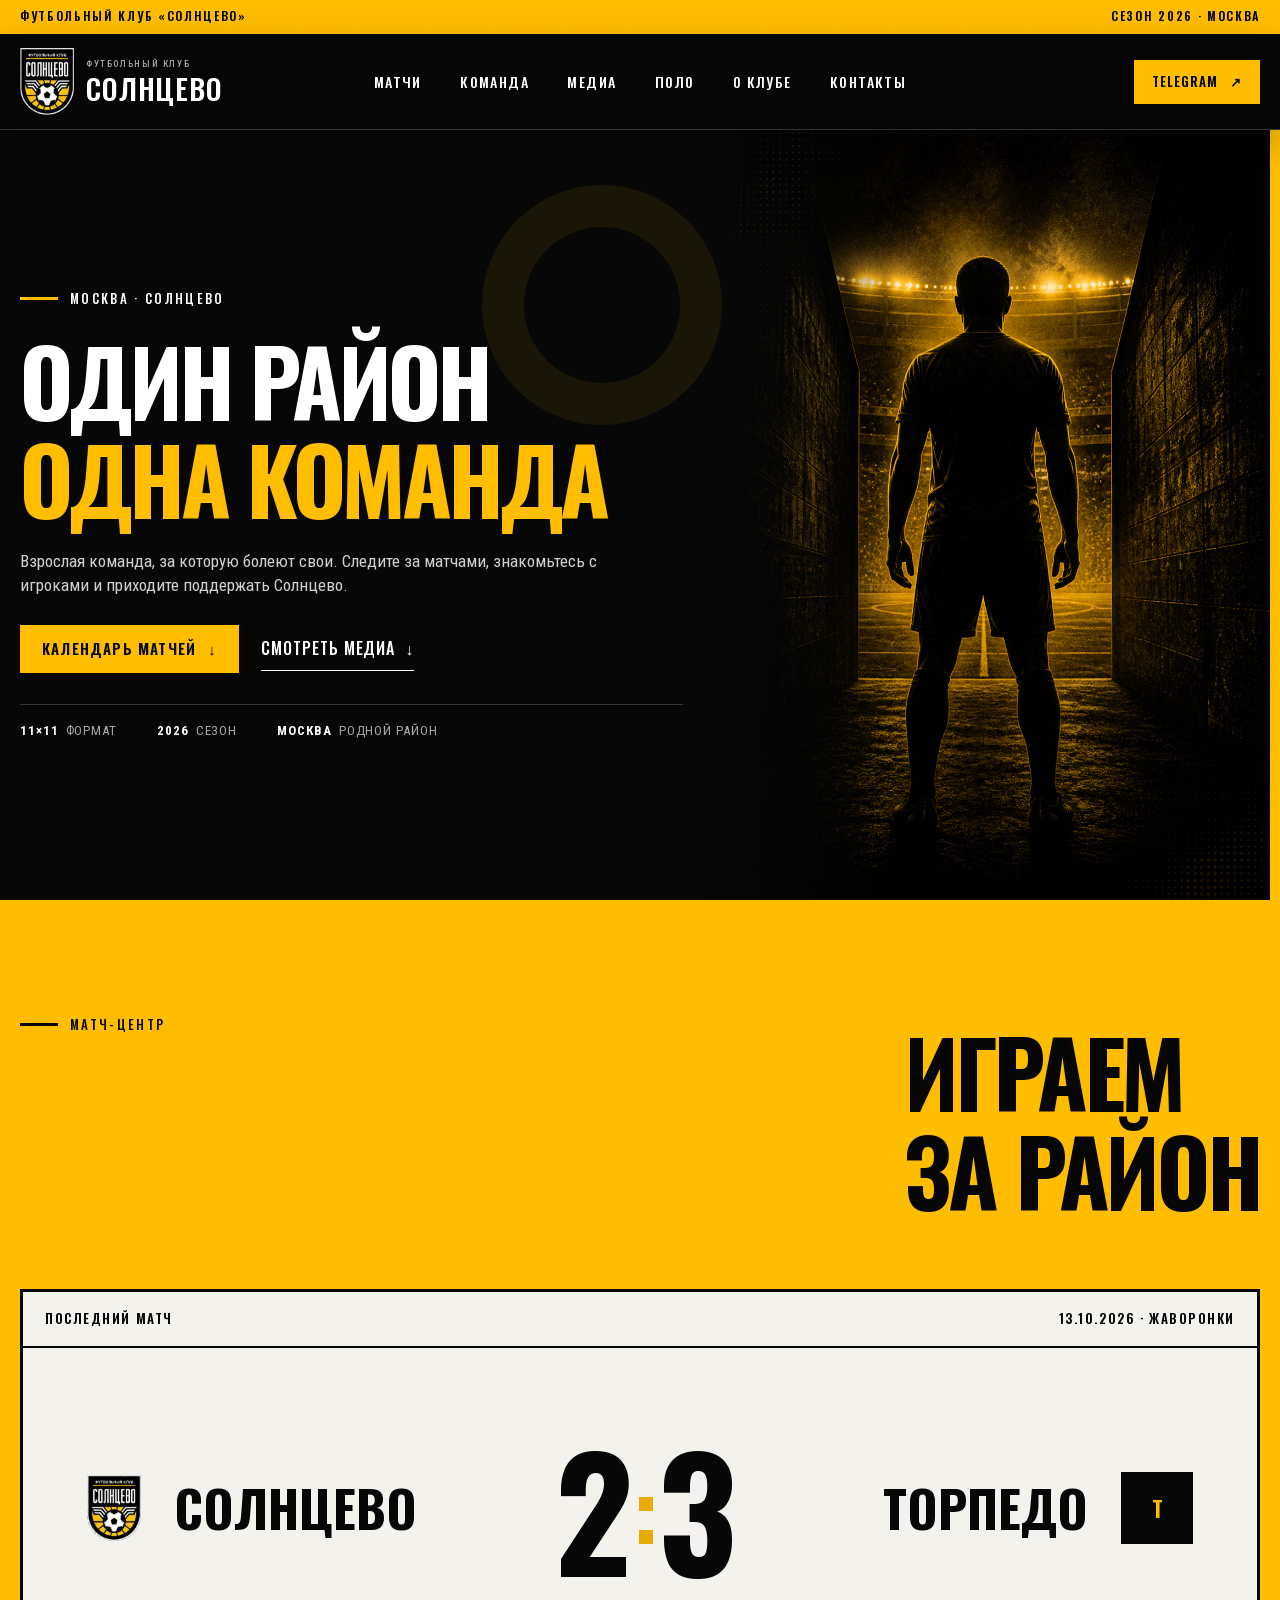
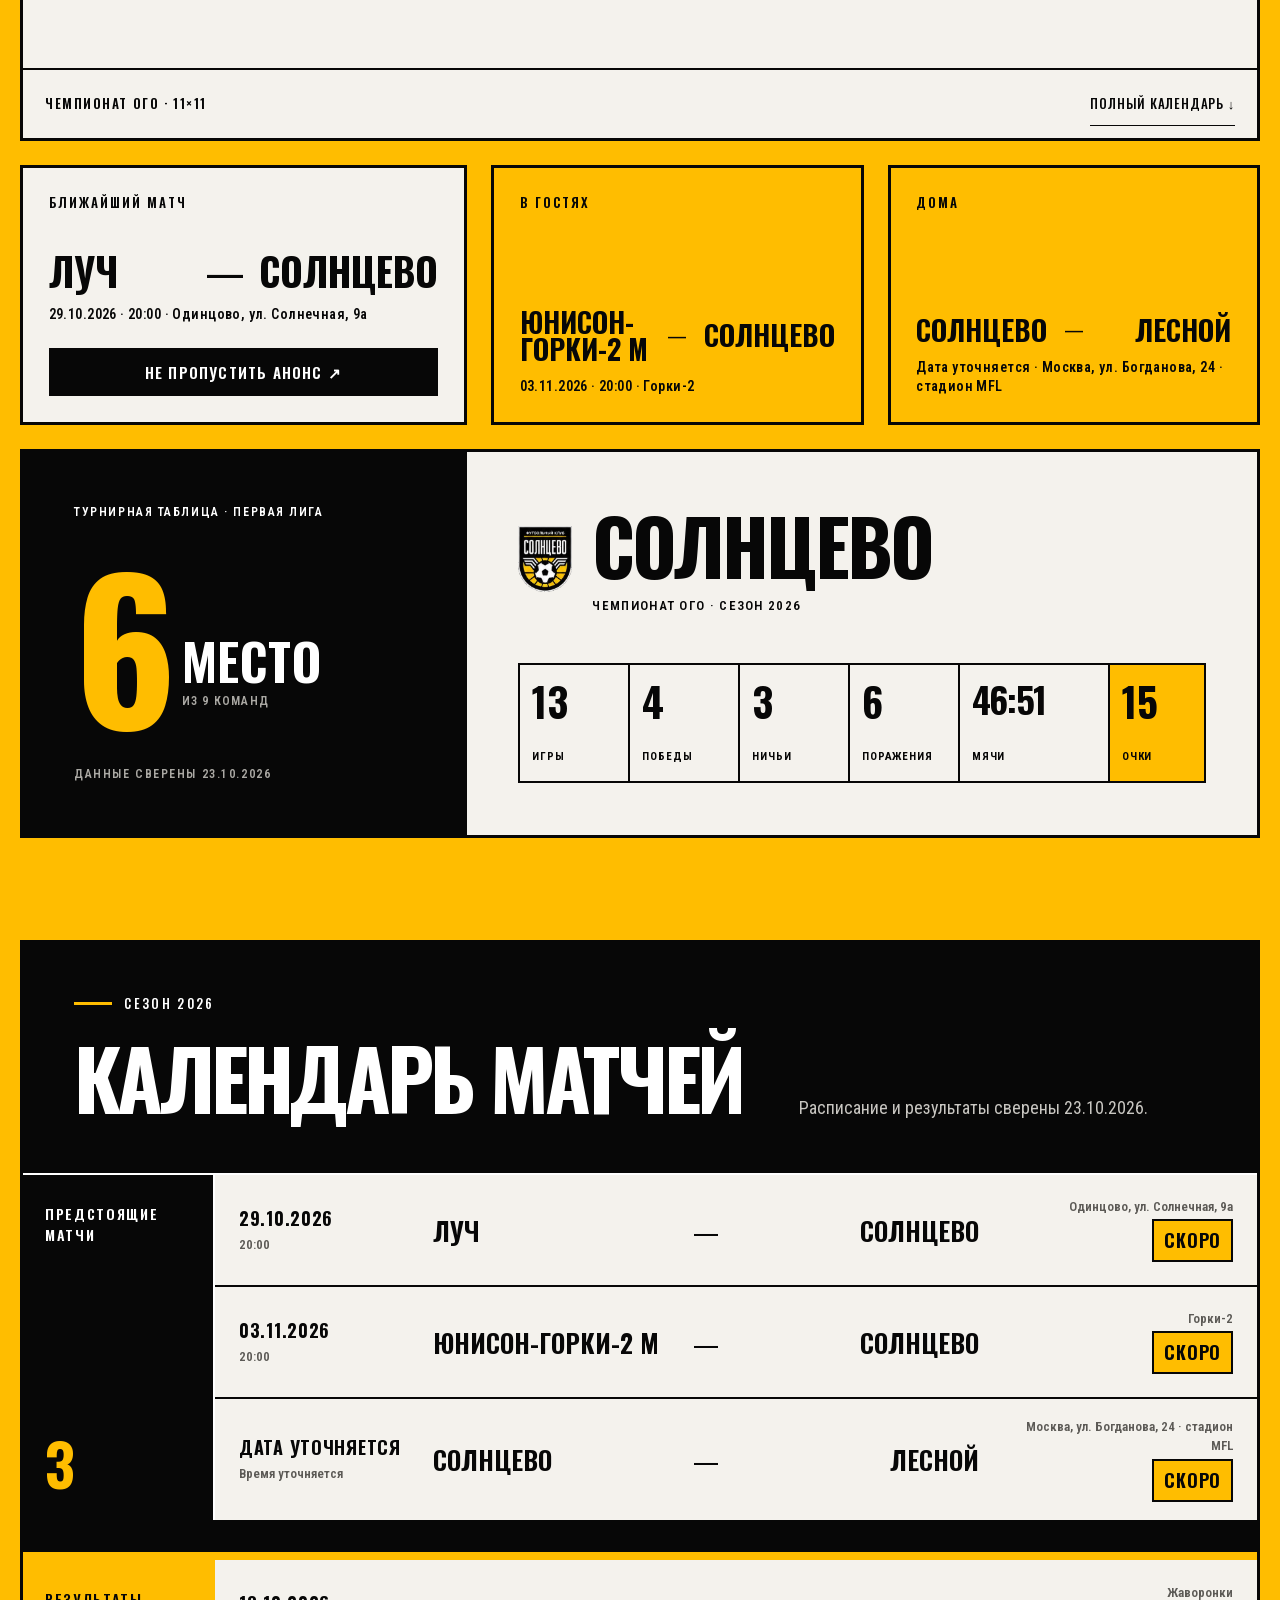
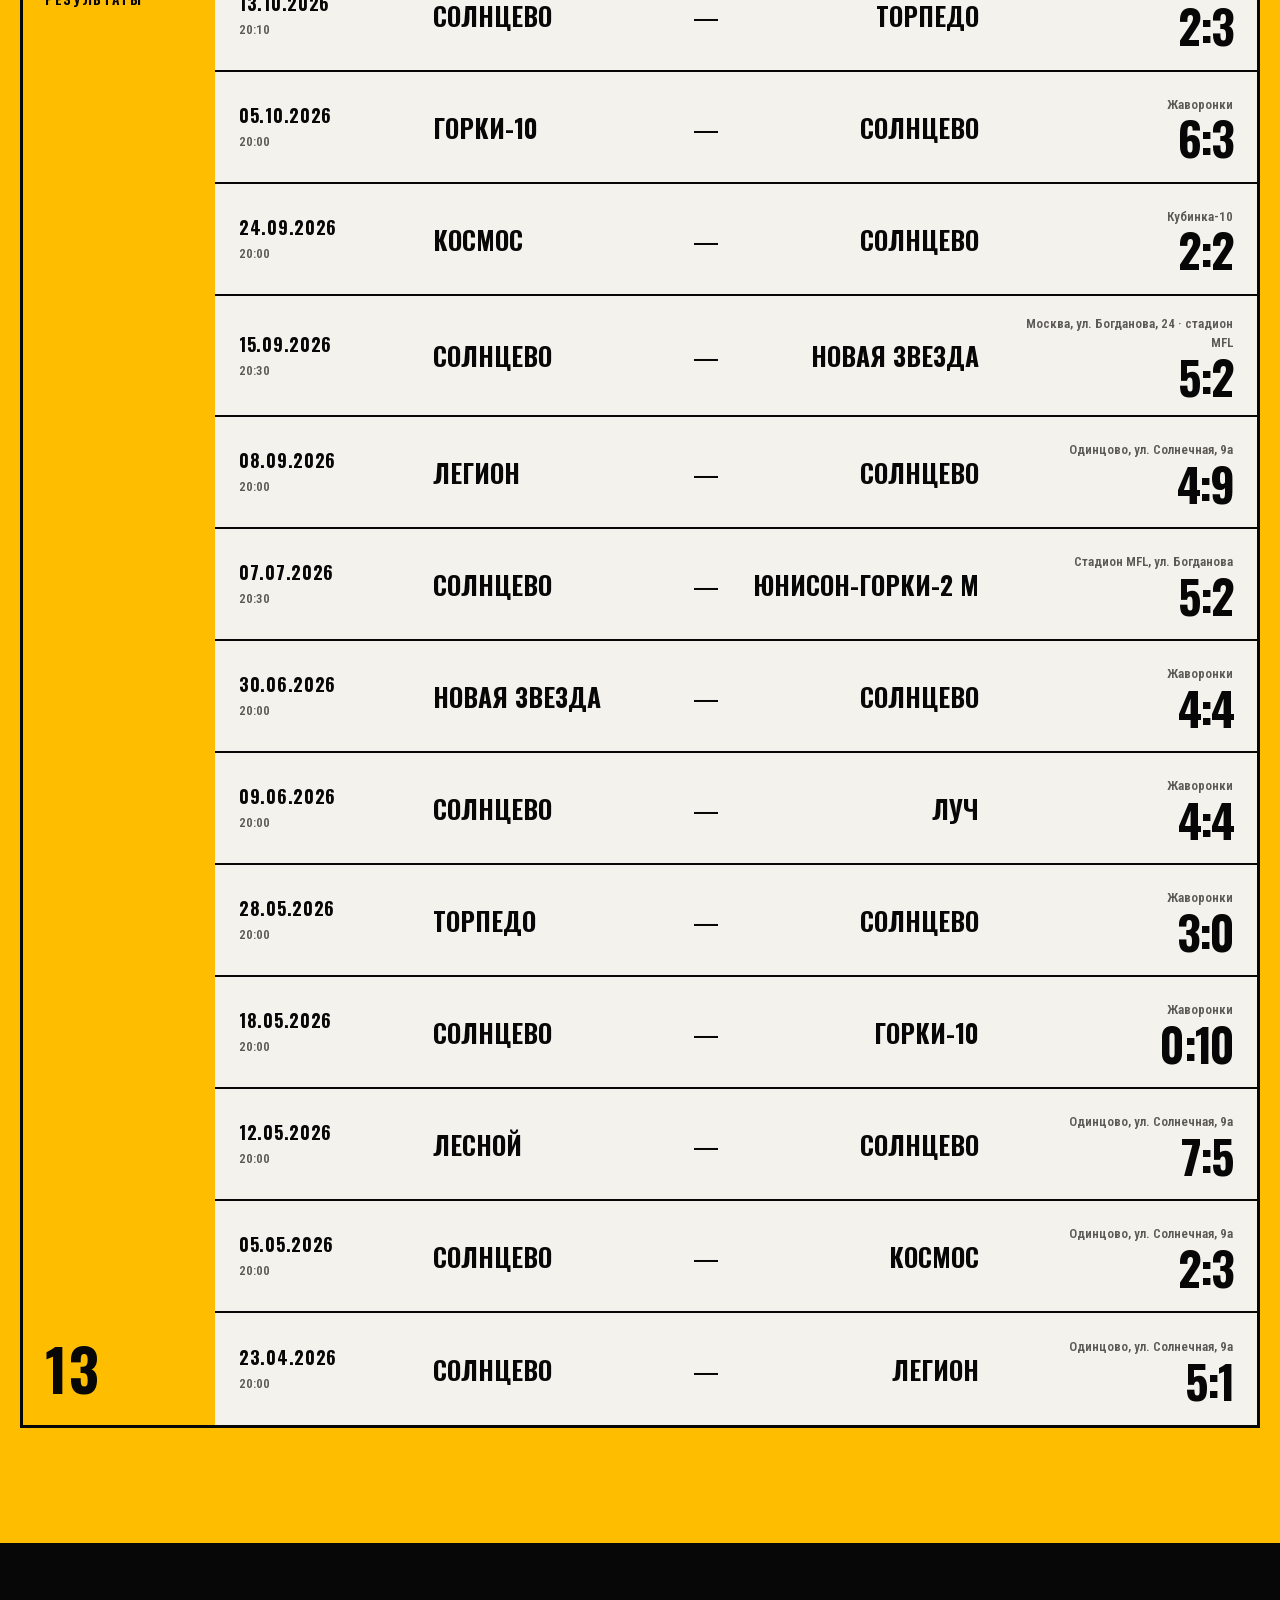
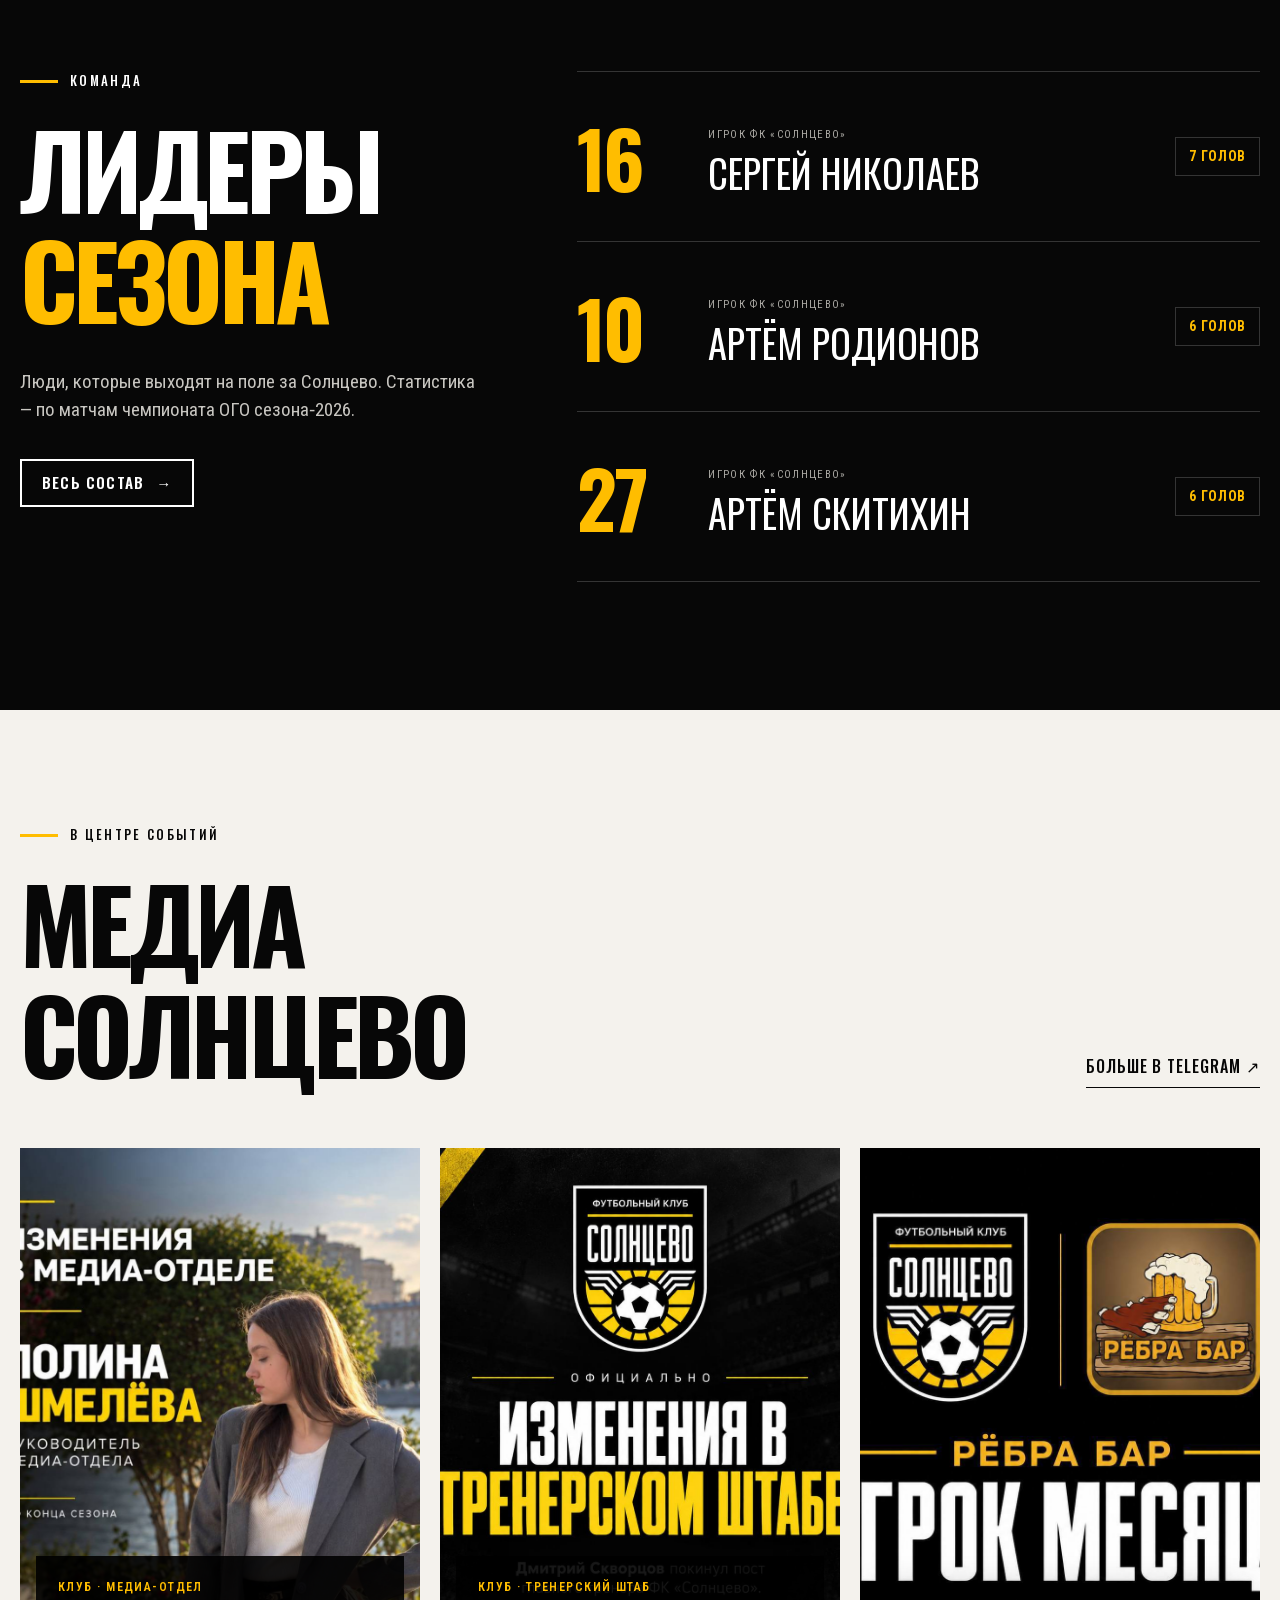
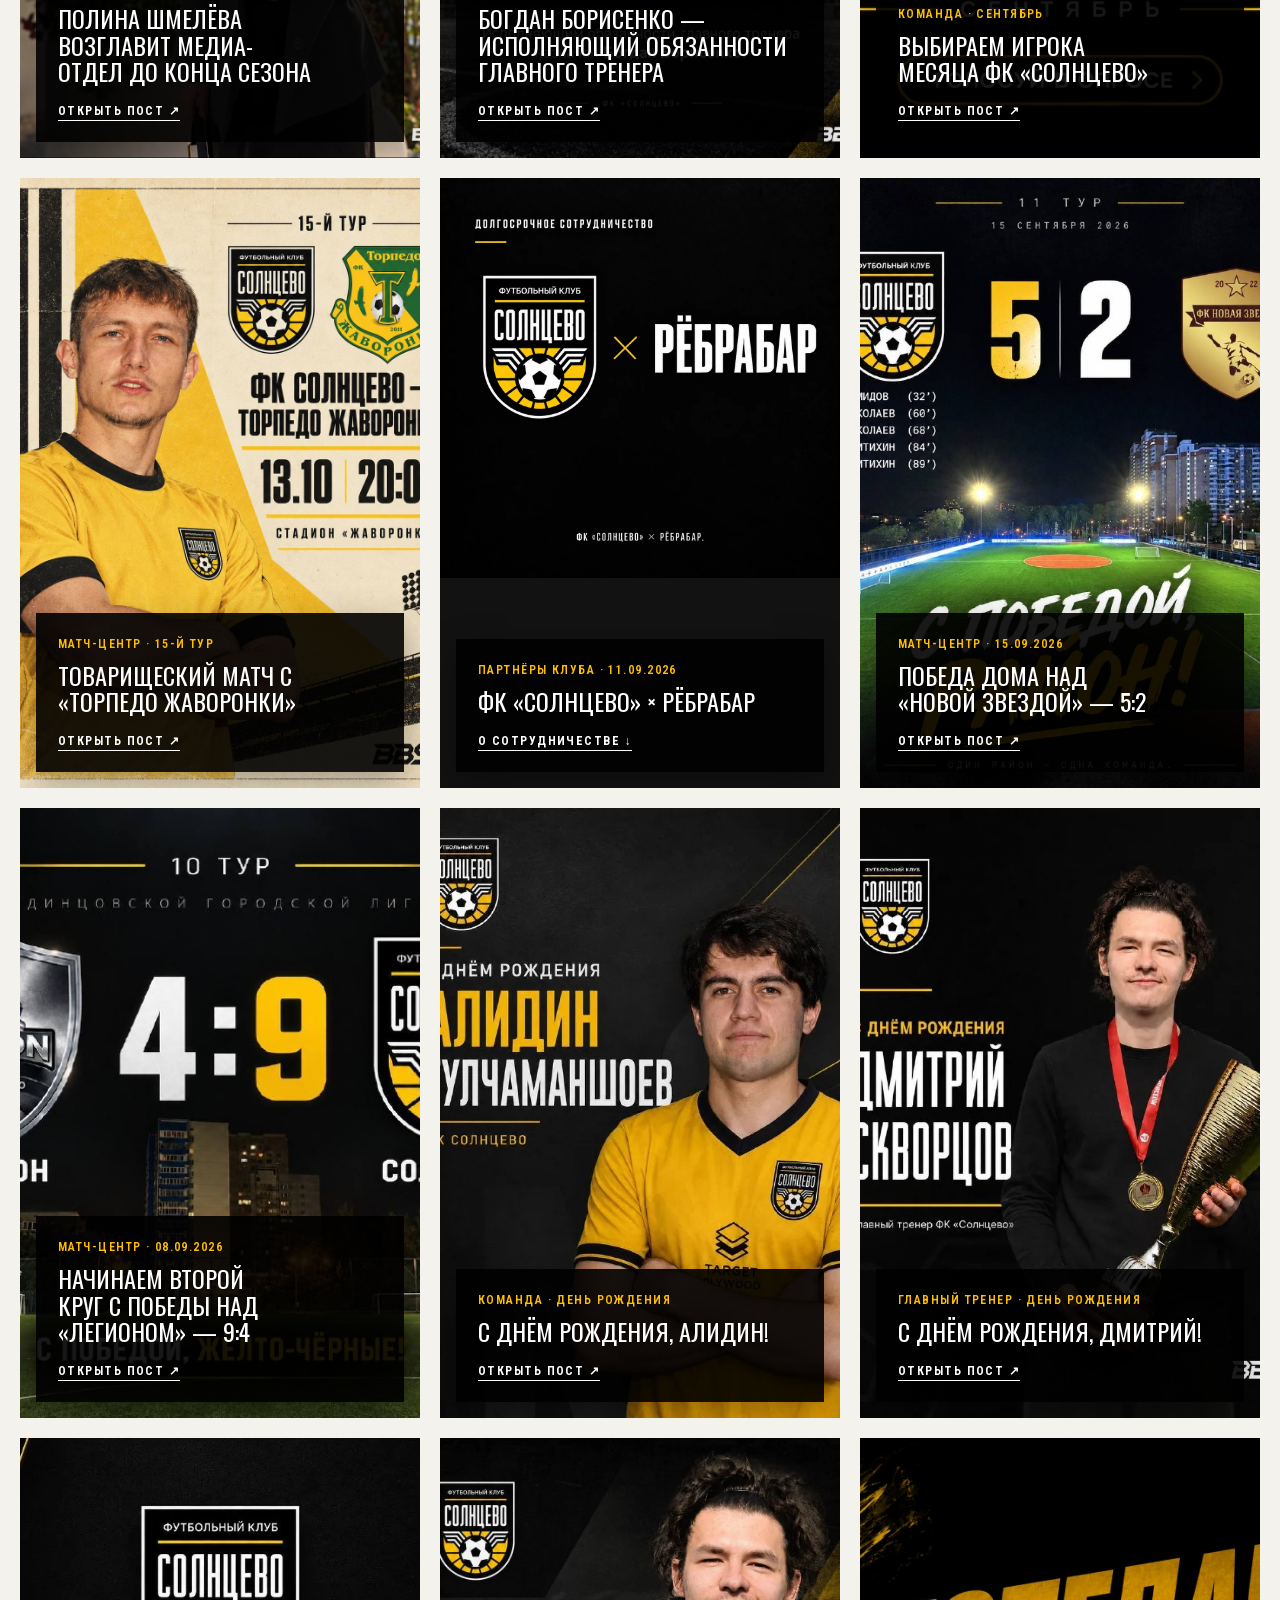
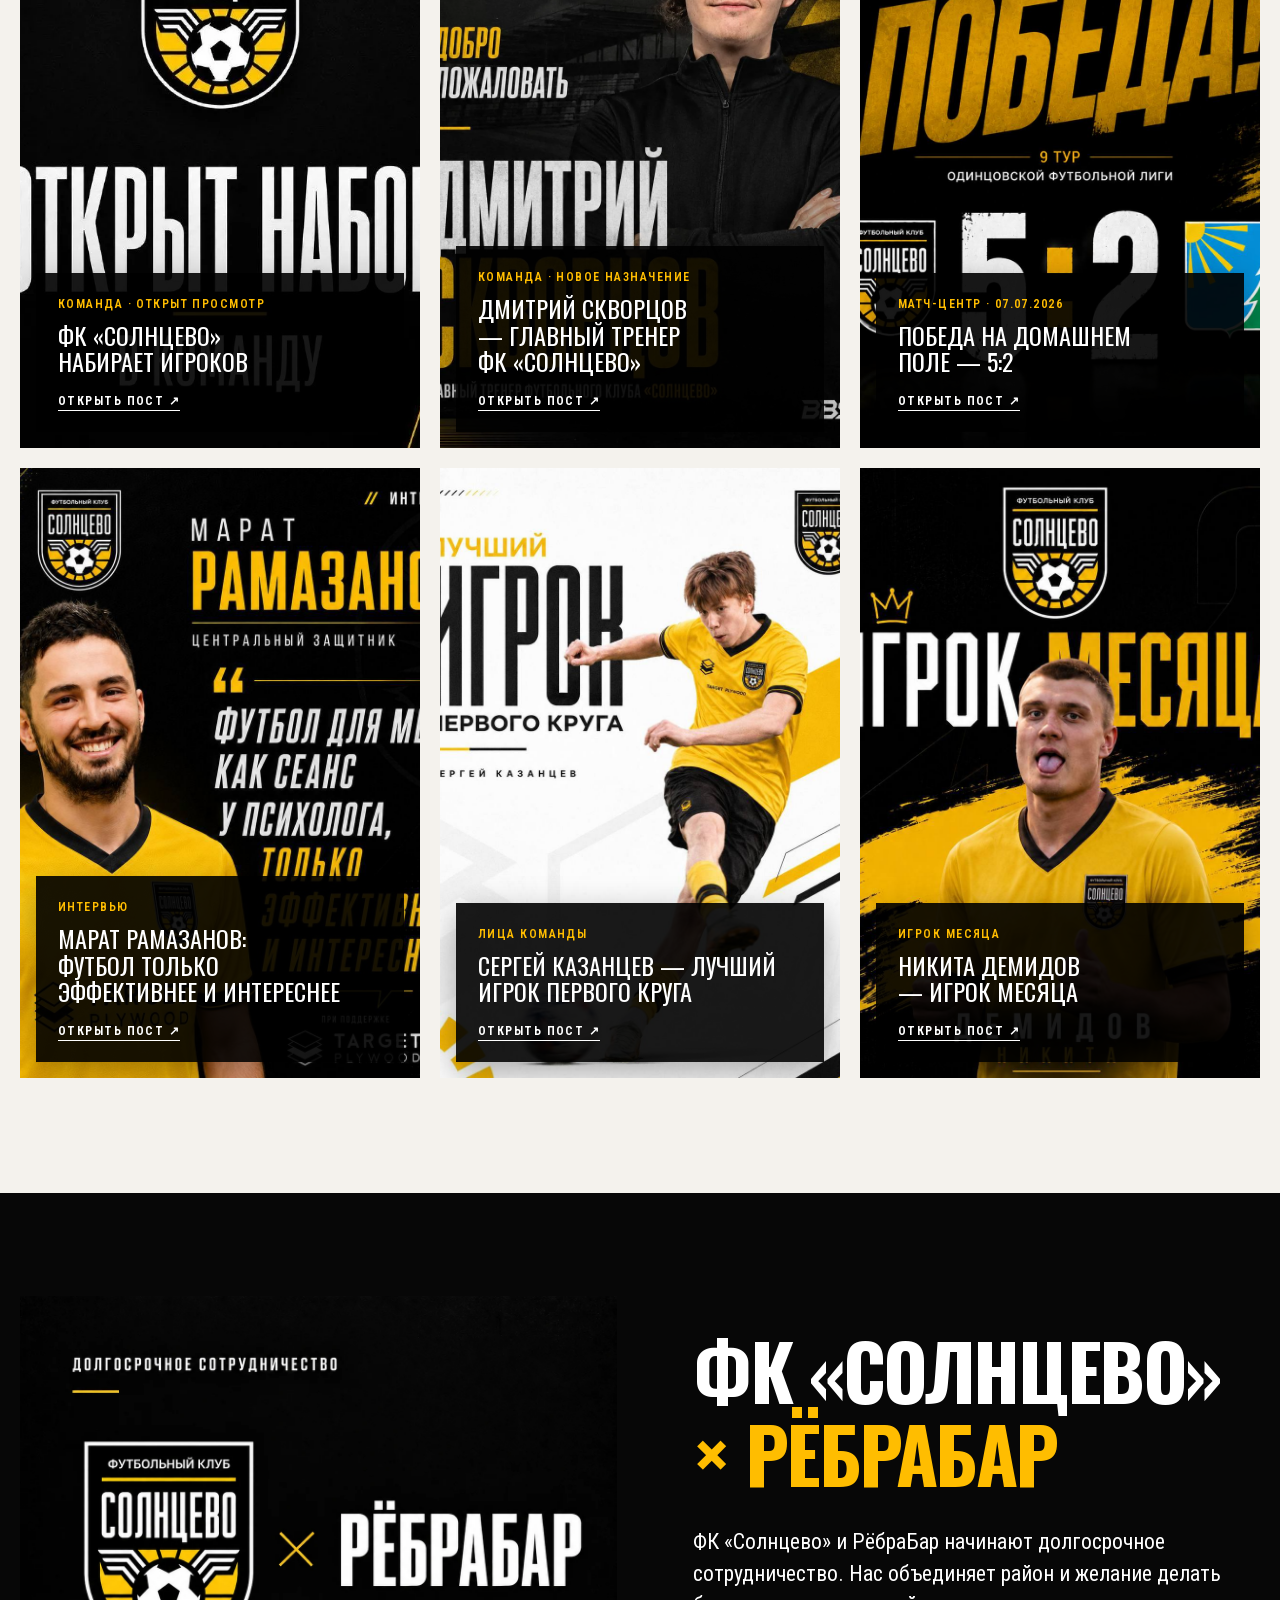
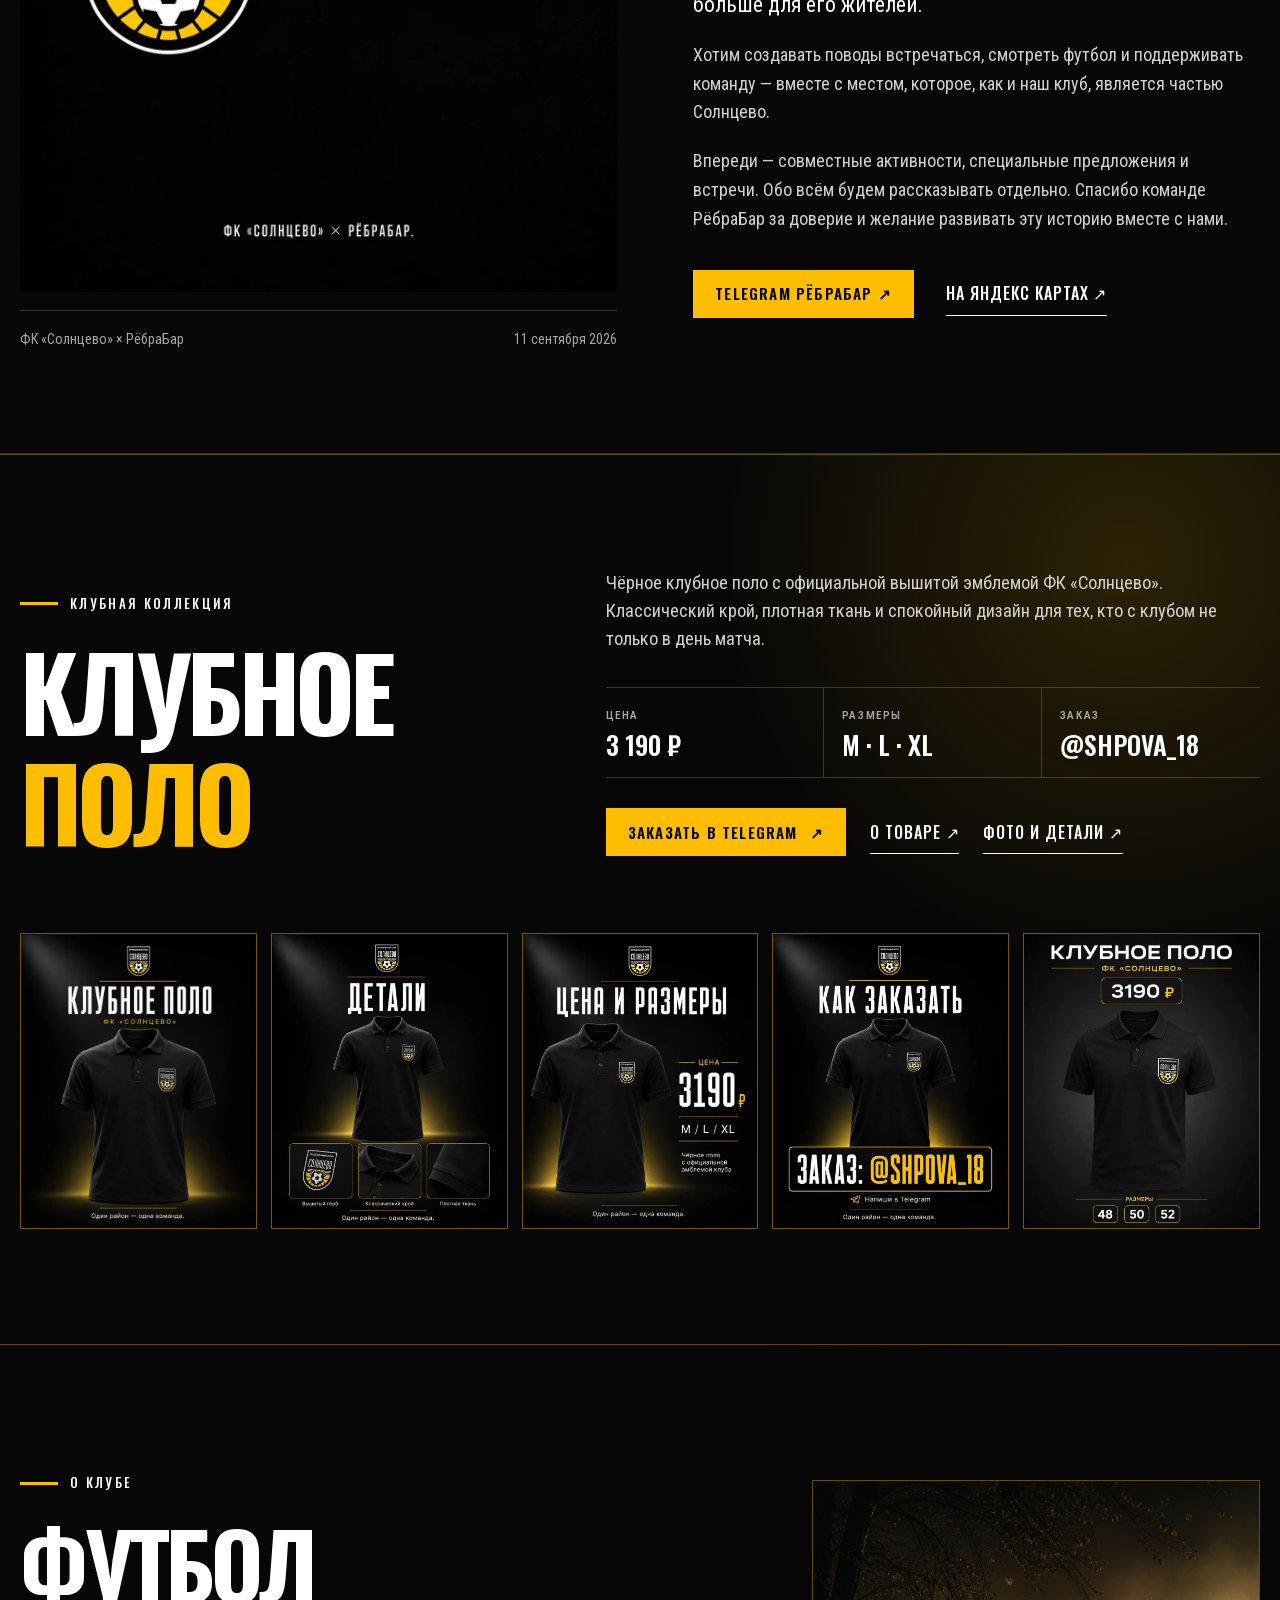
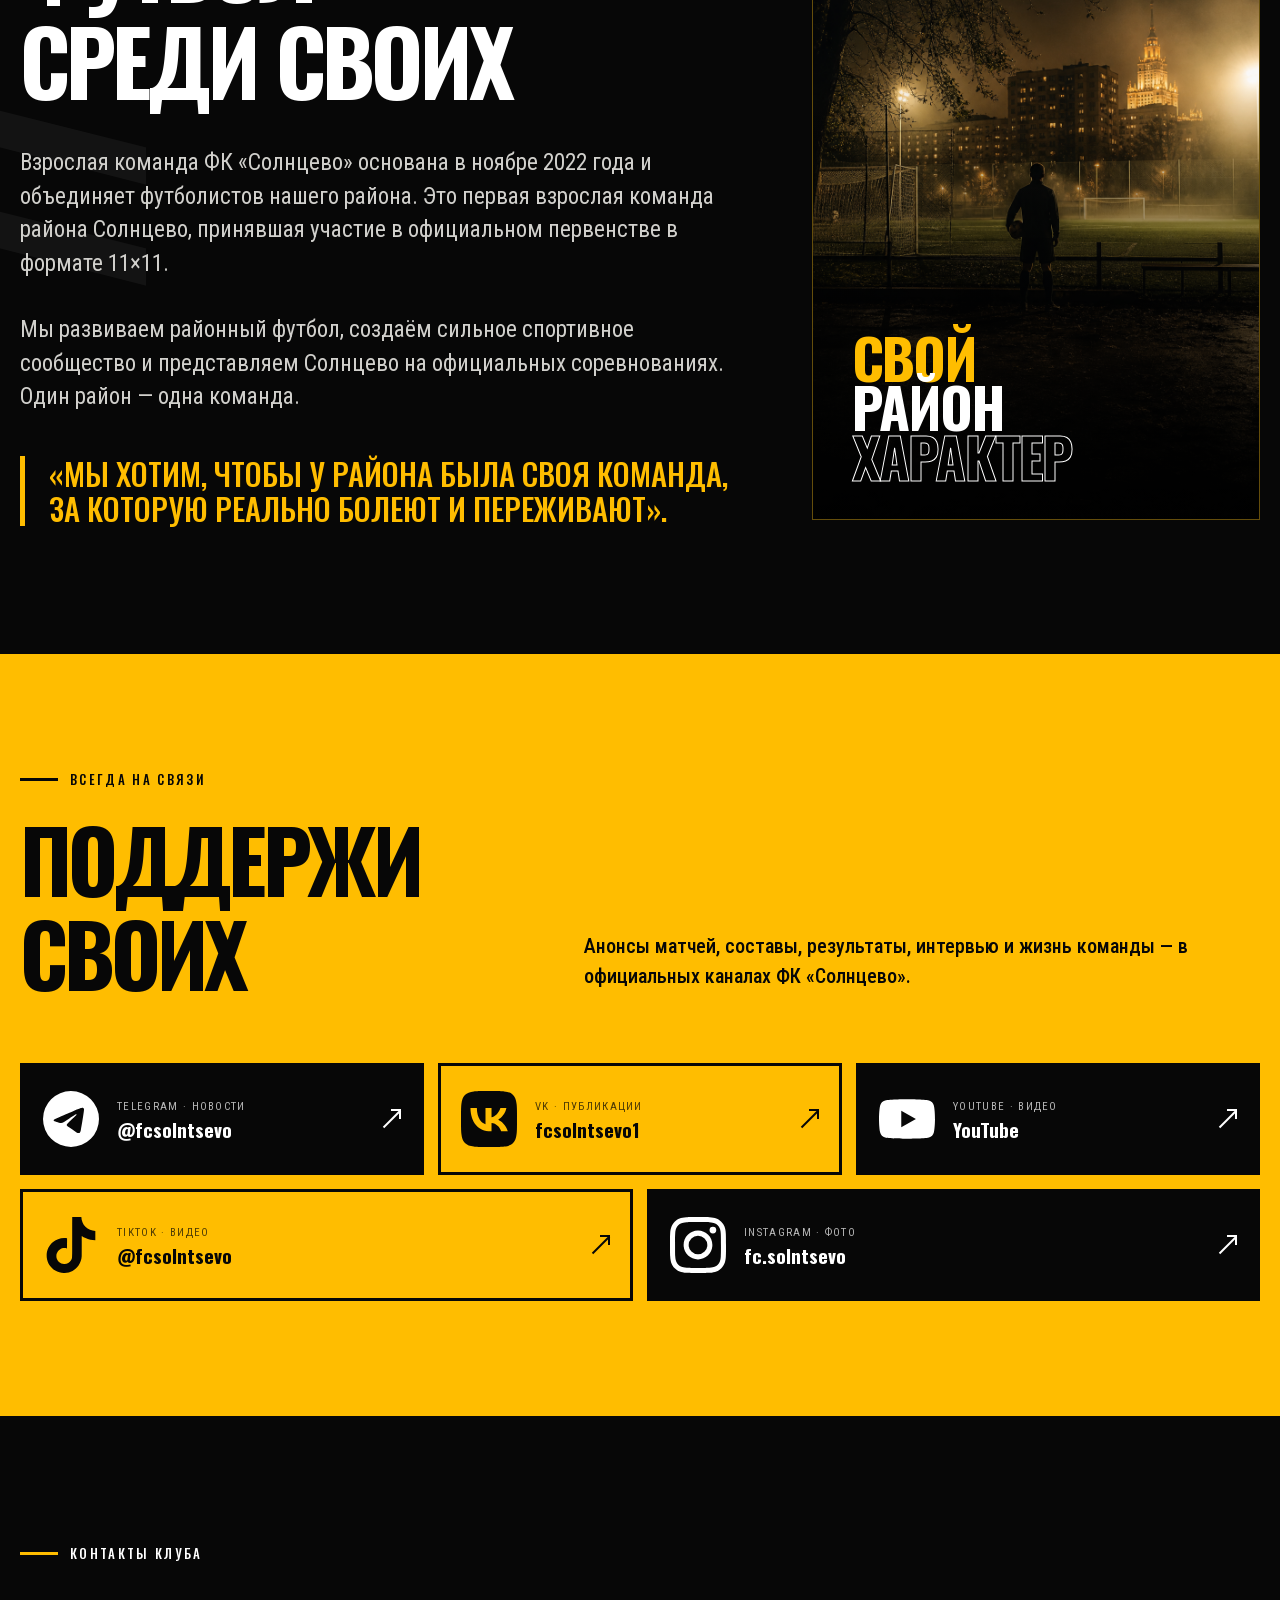
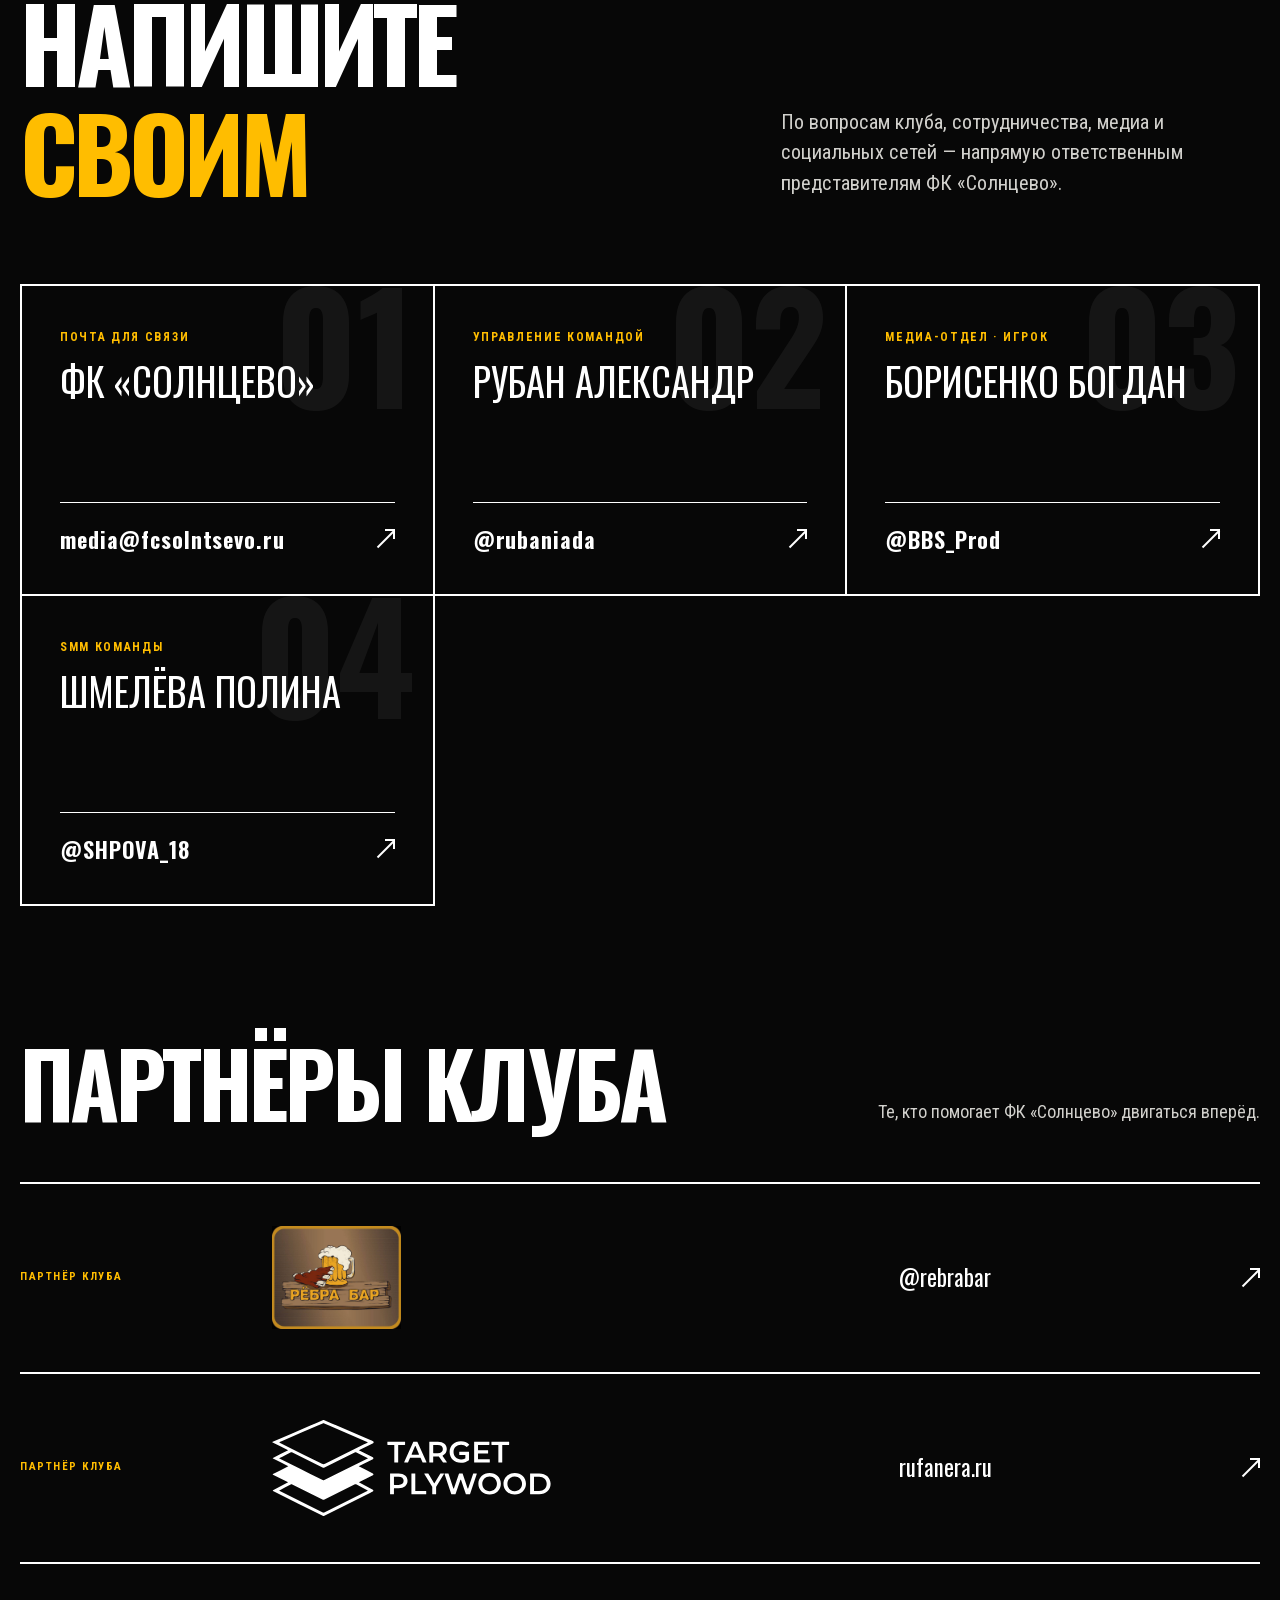
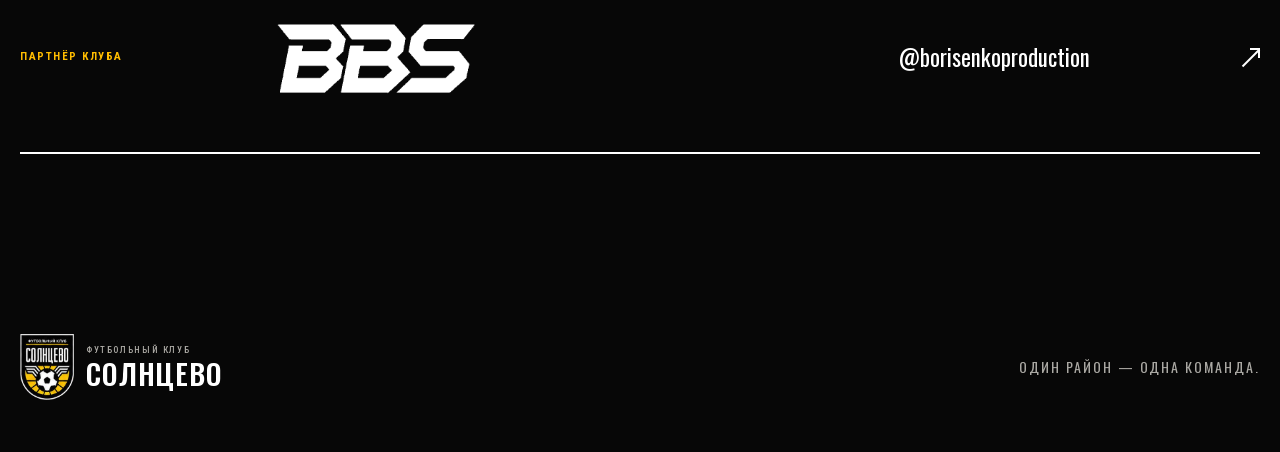
==== commit a62dc590: "Reverse recent media post order" ====
--- a/index.html
+++ b/index.html
@@ -526,4 +526,4 @@
 
 .__variable_roboto_condensed_0hc0aws { --font-body: 'Roboto Condensed', 'Roboto Condensed Fallback'; }
 </style>
-</head><body><main><a class="skip-link" href="#content">Перейти к содержанию</a><div class="topline"><span>Футбольный клуб «Солнцево»</span><span class="topline__season">Сезон 2026 · Москва</span></div><header class="site-header"><a class="brand" href="#top" aria-label="ФК Солнцево — на главную"><span class="crest crest--compact" aria-hidden="true"><img src="/media/crest.png" alt=""/></span><span class="brand__name"><small>Футбольный клуб</small>Солнцево</span></a><nav class="desktop-nav" aria-label="Основная навигация"><a href="#matches">Матчи</a><a href="#team">Команда</a><a href="#media">Медиа</a><a href="#merch">Поло</a><a href="#club">О клубе</a><a href="#contacts">Контакты</a></nav><a href="https://t.me/fcsolntsevo" target="_blank" rel="noreferrer" class="button button--small">Telegram <span aria-hidden="true">↗</span></a><details class="mobile-nav"><summary aria-label="Открыть меню"><span class="mobile-nav__burger" aria-hidden="true"><i></i><i></i><i></i></span><span>Меню</span></summary><nav aria-label="Мобильная навигация"><a href="#matches">Матчи</a><a href="#team">Команда</a><a href="#media">Медиа</a><a href="#merch">Поло</a><a href="#club">О клубе</a><a href="#contacts">Контакты</a></nav></details></header><div id="content"><section class="hero" id="top"><div class="hero__copy"><p class="eyebrow"><span></span> Москва · Солнцево</p><h1>Один район<strong>Одна команда</strong></h1><p class="hero__lead">Взрослая команда, за которую болеют свои. Следите за матчами, знакомьтесь с игроками и приходите поддержать Солнцево.</p><div class="hero__actions"><a href="#calendar" class="button">Календарь матчей <span aria-hidden="true">↓</span></a><a class="text-link" href="#media">Смотреть медиа <span aria-hidden="true">↓</span></a></div><div class="hero__meta" aria-label="Информация о сезоне"><span><b>11×11</b> формат</span><span><b>2026</b> сезон</span><span><b>Москва</b> родной район</span></div></div><div class="hero__visual"><img src="/media/hero-silhouette.png" alt="Абстрактный силуэт футболиста в тоннеле перед выходом на поле" fetchPriority="high"/></div></section><section class="match-zone" id="matches" aria-labelledby="matches-title"><div class="section-heading section-heading--dark"><p class="eyebrow"><span></span> Матч-центр</p><h2 id="matches-title">Играем<br/>за район</h2></div><div class="scoreboard"><div class="scoreboard__top"><span>Последний матч</span><span>13.10.2026<!-- --> · <!-- -->Жаворонки</span></div><div class="scoreboard__teams"><div class="scoreboard__team scoreboard__team--home"><span class="crest crest--compact" aria-hidden="true"><img src="/media/crest.png" alt=""/></span><b>Солнцево</b></div><strong class="scoreboard__score" aria-label="Счёт 2:3"><span>2</span><i>:</i><span>3</span></strong><div class="scoreboard__team scoreboard__team--away"><span class="opponent-mark" aria-hidden="true">Т</span><b>Торпедо</b></div></div><div class="scoreboard__bottom"><span>Чемпионат ОГО · 11×11</span><a href="#calendar" class="text-link text-link--dark">Полный календарь ↓</a></div></div><div class="fixtures" aria-label="Ближайшие соперники"><article class="fixture fixture--featured"><p>Ближайший матч</p><div class="fixture__teams"><b>Луч</b><span>—</span><b>Солнцево</b></div><small>29.10.2026<!-- --> · 20:00<!-- --> · <!-- -->Одинцово, ул. Солнечная, 9а</small><a href="https://t.me/fcsolntsevo" target="_blank" rel="noreferrer" class="button button--black">Не пропустить анонс ↗</a></article><article class="fixture"><p>В гостях</p><div class="fixture__teams fixture__teams--small"><b>Юнисон-Горки-2 м</b><span>—</span><b>Солнцево</b></div><small>03.11.2026<!-- --> · 20:00<!-- --> · <!-- -->Горки-2</small></article><article class="fixture"><p>Дома</p><div class="fixture__teams fixture__teams--small"><b>Солнцево</b><span>—</span><b>Лесной</b></div><small>Дата уточняется<!-- --> · <!-- -->Москва, ул. Богданова, 24 · стадион MFL</small></article></div><section class="standing-card" aria-labelledby="standing-title"><div class="standing-card__rank"><p>Турнирная таблица · Первая лига</p><div><strong>6</strong><span>место<small>из <!-- -->9<!-- --> команд</small></span></div><small>Данные сверены <!-- -->23.10.2026</small></div><div class="standing-card__content"><div class="standing-card__heading"><span class="crest crest--compact" aria-hidden="true"><img src="/media/crest.png" alt=""/></span><div><h3 id="standing-title">Солнцево</h3><p>Чемпионат ОГО · сезон 2026</p></div></div><dl class="standing-card__stats"><div><dt>Игры</dt><dd>13</dd></div><div><dt>Победы</dt><dd>4</dd></div><div><dt>Ничьи</dt><dd>3</dd></div><div><dt>Поражения</dt><dd>6</dd></div><div><dt>Мячи</dt><dd>46<!-- -->:<!-- -->51</dd></div><div class="standing-card__points"><dt>Очки</dt><dd>15</dd></div></dl></div></section><section class="calendar" id="calendar" aria-labelledby="calendar-title"><div class="calendar__heading"><div><p class="eyebrow"><span></span> Сезон 2026</p><h3 id="calendar-title">Календарь матчей</h3></div><p>Расписание и результаты сверены <!-- -->23.10.2026<!-- -->.</p></div><div class="calendar__group"><div class="calendar__label"><span>Предстоящие матчи</span><b>3</b></div><div class="calendar__list"><article class="calendar-match"><div class="calendar-match__date"><b>29.10.2026</b><span>20:00</span></div><div class="calendar-match__teams"><b>Луч</b><span>—</span><b>Солнцево</b></div><div class="calendar-match__status"><span>Одинцово, ул. Солнечная, 9а</span><b>Скоро</b></div></article><article class="calendar-match"><div class="calendar-match__date"><b>03.11.2026</b><span>20:00</span></div><div class="calendar-match__teams"><b>Юнисон-Горки-2 м</b><span>—</span><b>Солнцево</b></div><div class="calendar-match__status"><span>Горки-2</span><b>Скоро</b></div></article><article class="calendar-match"><div class="calendar-match__date"><b>Дата уточняется</b><span>Время уточняется</span></div><div class="calendar-match__teams"><b>Солнцево</b><span>—</span><b>Лесной</b></div><div class="calendar-match__status"><span>Москва, ул. Богданова, 24 · стадион MFL</span><b>Скоро</b></div></article></div></div><div class="calendar__group calendar__group--results"><div class="calendar__label"><span>Результаты</span><b>13</b></div><div class="calendar__list"><article class="calendar-match"><div class="calendar-match__date"><b>13.10.2026</b><span>20:10</span></div><div class="calendar-match__teams"><b>Солнцево</b><span>—</span><b>Торпедо</b></div><div class="calendar-match__status calendar-match__status--score"><span>Жаворонки</span><b>2:3</b></div></article><article class="calendar-match"><div class="calendar-match__date"><b>05.10.2026</b><span>20:00</span></div><div class="calendar-match__teams"><b>Горки-10</b><span>—</span><b>Солнцево</b></div><div class="calendar-match__status calendar-match__status--score"><span>Жаворонки</span><b>6:3</b></div></article><article class="calendar-match"><div class="calendar-match__date"><b>24.09.2026</b><span>20:00</span></div><div class="calendar-match__teams"><b>Космос</b><span>—</span><b>Солнцево</b></div><div class="calendar-match__status calendar-match__status--score"><span>Кубинка-10</span><b>2:2</b></div></article><article class="calendar-match"><div class="calendar-match__date"><b>15.09.2026</b><span>20:30</span></div><div class="calendar-match__teams"><b>Солнцево</b><span>—</span><b>Новая Звезда</b></div><div class="calendar-match__status calendar-match__status--score"><span>Москва, ул. Богданова, 24 · стадион MFL</span><b>5:2</b></div></article><article class="calendar-match"><div class="calendar-match__date"><b>08.09.2026</b><span>20:00</span></div><div class="calendar-match__teams"><b>Легион</b><span>—</span><b>Солнцево</b></div><div class="calendar-match__status calendar-match__status--score"><span>Одинцово, ул. Солнечная, 9а</span><b>4:9</b></div></article><article class="calendar-match"><div class="calendar-match__date"><b>07.07.2026</b><span>20:30</span></div><div class="calendar-match__teams"><b>Солнцево</b><span>—</span><b>Юнисон-Горки-2 м</b></div><div class="calendar-match__status calendar-match__status--score"><span>Стадион MFL, ул. Богданова</span><b>5:2</b></div></article><article class="calendar-match"><div class="calendar-match__date"><b>30.06.2026</b><span>20:00</span></div><div class="calendar-match__teams"><b>Новая звезда</b><span>—</span><b>Солнцево</b></div><div class="calendar-match__status calendar-match__status--score"><span>Жаворонки</span><b>4:4</b></div></article><article class="calendar-match"><div class="calendar-match__date"><b>09.06.2026</b><span>20:00</span></div><div class="calendar-match__teams"><b>Солнцево</b><span>—</span><b>Луч</b></div><div class="calendar-match__status calendar-match__status--score"><span>Жаворонки</span><b>4:4</b></div></article><article class="calendar-match"><div class="calendar-match__date"><b>28.05.2026</b><span>20:00</span></div><div class="calendar-match__teams"><b>Торпедо</b><span>—</span><b>Солнцево</b></div><div class="calendar-match__status calendar-match__status--score"><span>Жаворонки</span><b>3:0</b></div></article><article class="calendar-match"><div class="calendar-match__date"><b>18.05.2026</b><span>20:00</span></div><div class="calendar-match__teams"><b>Солнцево</b><span>—</span><b>Горки-10</b></div><div class="calendar-match__status calendar-match__status--score"><span>Жаворонки</span><b>0:10</b></div></article><article class="calendar-match"><div class="calendar-match__date"><b>12.05.2026</b><span>20:00</span></div><div class="calendar-match__teams"><b>Лесной</b><span>—</span><b>Солнцево</b></div><div class="calendar-match__status calendar-match__status--score"><span>Одинцово, ул. Солнечная, 9а</span><b>7:5</b></div></article><article class="calendar-match"><div class="calendar-match__date"><b>05.05.2026</b><span>20:00</span></div><div class="calendar-match__teams"><b>Солнцево</b><span>—</span><b>Космос</b></div><div class="calendar-match__status calendar-match__status--score"><span>Одинцово, ул. Солнечная, 9а</span><b>2:3</b></div></article><article class="calendar-match"><div class="calendar-match__date"><b>23.04.2026</b><span>20:00</span></div><div class="calendar-match__teams"><b>Солнцево</b><span>—</span><b>Легион</b></div><div class="calendar-match__status calendar-match__status--score"><span>Одинцово, ул. Солнечная, 9а</span><b>5:1</b></div></article></div></div></section></section><section class="team-section" id="team" aria-labelledby="team-title"><div class="team-section__intro"><p class="eyebrow"><span></span> Команда</p><h2 id="team-title">Лидеры<br/><em>сезона</em></h2><p>Люди, которые выходят на поле за Солнцево. Статистика — по матчам чемпионата ОГО сезона‑2026.</p><a href="/team" class="button button--outline">Весь состав <span aria-hidden="true">→</span></a></div><div class="leaders-list"><div class="leader"><span class="leader__number">16</span><div><small>Игрок ФК «Солнцево»</small><h3>Сергей Николаев</h3></div><strong>7<!-- --> <!-- -->голов</strong></div><div class="leader"><span class="leader__number">10</span><div><small>Игрок ФК «Солнцево»</small><h3>Артём Родионов</h3></div><strong>6<!-- --> <!-- -->голов</strong></div><div class="leader"><span class="leader__number">27</span><div><small>Игрок ФК «Солнцево»</small><h3>Артём Скитихин</h3></div><strong>6<!-- --> <!-- -->голов</strong></div></div></section><section class="media-section" id="media" aria-labelledby="media-title"><div class="section-heading section-heading--media"><div><p class="eyebrow"><span></span> В центре событий</p><h2 id="media-title">Медиа<br/>Солнцево</h2></div><a href="https://t.me/fcsolntsevo" target="_blank" rel="noreferrer" class="text-link">Больше в Telegram ↗</a></div><div class="media-grid"><a href="https://t.me/fcsolntsevo/856" target="_blank" rel="noreferrer" class="media-card"><img src="/media/match-torpedo-2026.png" alt="Афиша матча ФК Солнцево — Торпедо Жаворонки, 13 октября в 20:00, стадион Жаворонки" loading="lazy"/><div class="media-card__overlay"><p>Матч-центр · 15-й тур</p><h3>Товарищеский матч с «Торпедо Жаворонки»</h3><span class="media-card__link">Открыть пост ↗</span></div></a><a href="https://t.me/fcsolntsevo/851" target="_blank" rel="noreferrer" class="media-card"><img src="/media/player-september-2026.png" alt="Голосование за игрока сентября: Сергей Николаев, Никита Демидов, Илья Ефремов, Дмитрий Лукин и Сергей Казанцев" loading="lazy"/><div class="media-card__overlay"><p>Команда · сентябрь</p><h3>Выбираем игрока месяца ФК «Солнцево»</h3><span class="media-card__link">Открыть пост ↗</span></div></a><a href="https://t.me/fcsolntsevo/844" target="_blank" rel="noreferrer" class="media-card"><img src="/media/coaching-change-2026.png" alt="Дмитрий Скворцов покидает пост главного тренера, обязанности до конца чемпионата исполняет Богдан Борисенко" loading="lazy"/><div class="media-card__overlay"><p>Клуб · тренерский штаб</p><h3>Богдан Борисенко — исполняющий обязанности главного тренера</h3><span class="media-card__link">Открыть пост ↗</span></div></a><a href="https://t.me/fcsolntsevo/846" target="_blank" rel="noreferrer" class="media-card"><img src="/media/media-team-update-2026.png" alt="Полина Шмелёва назначена руководителем медиа-отдела ФК Солнцево до конца сезона" loading="lazy"/><div class="media-card__overlay"><p>Клуб · медиа-отдел</p><h3>Полина Шмелёва возглавит медиа-отдел до конца сезона</h3><span class="media-card__link">Открыть пост ↗</span></div></a><a href="#rebrabar" class="media-card media-card--partnership"><img src="/media/rebrabar-partnership.webp" alt="ФК Солнцево и РёбраБар — долгосрочное сотрудничество" loading="lazy"/><div class="media-card__overlay"><p>Партнёры клуба · 11.09.2026</p><h3>ФК «Солнцево» × РёбраБар</h3><span class="media-card__link">О сотрудничестве ↓</span></div></a><a href="https://t.me/fcsolntsevo/766" target="_blank" rel="noreferrer" class="media-card"><img src="/media/win-novaya-zvezda-september-2026.jpg" alt="Победа ФК Солнцево над Новой Звездой со счётом 5:2" loading="lazy"/><div class="media-card__overlay"><p>Матч-центр · 15.09.2026</p><h3>Победа дома над «Новой Звездой» — 5:2</h3><span class="media-card__link">Открыть пост ↗</span></div></a><a href="https://t.me/fcsolntsevo/745" target="_blank" rel="noreferrer" class="media-card"><img src="/media/win-legion-september-2026.jpg" alt="Выездная победа ФК Солнцево над Легионом со счётом 9:4" loading="lazy"/><div class="media-card__overlay"><p>Матч-центр · 08.09.2026</p><h3>Начинаем второй круг с победы над «Легионом» — 9:4</h3><span class="media-card__link">Открыть пост ↗</span></div></a><a href="https://t.me/fcsolntsevo/711" target="_blank" rel="noreferrer" class="media-card"><img src="/media/alidin-gulchamanshoev-birthday.webp" alt="Поздравление Алидина Гулчаманшоева с днём рождения" loading="lazy"/><div class="media-card__overlay"><p>Команда · день рождения</p><h3>С днём рождения, Алидин!</h3><span class="media-card__link">Открыть пост ↗</span></div></a><a href="https://t.me/fcsolntsevo/710" target="_blank" rel="noreferrer" class="media-card"><img src="/media/dmitry-skvortsov-birthday.webp" alt="Поздравление главного тренера Дмитрия Скворцова с днём рождения" loading="lazy"/><div class="media-card__overlay"><p>Главный тренер · день рождения</p><h3>С днём рождения, Дмитрий!</h3><span class="media-card__link">Открыть пост ↗</span></div></a><a href="https://t.me/fcsolntsevo/708" target="_blank" rel="noreferrer" class="media-card"><img src="/media/recruitment-2026.webp" alt="Объявление о наборе игроков в ФК Солнцево" loading="lazy"/><div class="media-card__overlay"><p>Команда · открыт просмотр</p><h3>ФК «Солнцево» набирает игроков</h3><span class="media-card__link">Открыть пост ↗</span></div></a><a href="https://t.me/fcsolntsevo/679" target="_blank" rel="noreferrer" class="media-card"><img src="/media/dmitry-skvortsov-head-coach.webp" alt="Дмитрий Скворцов, главный тренер футбольного клуба Солнцево" loading="lazy"/><div class="media-card__overlay"><p>Команда · новое назначение</p><h3>Дмитрий Скворцов — главный тренер ФК «Солнцево»</h3><span class="media-card__link">Открыть пост ↗</span></div></a><a href="https://t.me/fcsolntsevo/609" target="_blank" rel="noreferrer" class="media-card"><img src="/media/win-5-2.png" alt="Афиша победы ФК Солнцево со счётом 5:2" loading="lazy"/><div class="media-card__overlay"><p>Матч-центр · 07.07.2026</p><h3>Победа на домашнем поле — 5:2</h3><span class="media-card__link">Открыть пост ↗</span></div></a><a href="https://t.me/fcsolntsevo/641" target="_blank" rel="noreferrer" class="media-card"><img src="/media/marat-ramazanov.png" alt="Интервью с игроком ФК Солнцево Маратом Рамазановым" loading="lazy"/><div class="media-card__overlay"><p>Интервью</p><h3>Марат Рамазанов: футбол только эффективнее и интереснее</h3><span class="media-card__link">Открыть пост ↗</span></div></a><a href="https://t.me/fcsolntsevo/643" target="_blank" rel="noreferrer" class="media-card"><img src="/media/sergey-kazantsev.png" alt="Сергей Казанцев в форме ФК Солнцево" loading="lazy"/><div class="media-card__overlay"><p>Лица команды</p><h3>Сергей Казанцев — лучший игрок первого круга</h3><span class="media-card__link">Открыть пост ↗</span></div></a><a href="https://t.me/fcsolntsevo/598" target="_blank" rel="noreferrer" class="media-card"><img src="/media/nikita-demidov.png" alt="Никита Демидов — игрок месяца ФК Солнцево" loading="lazy"/><div class="media-card__overlay"><p>Игрок месяца</p><h3>Никита Демидов — игрок месяца</h3><span class="media-card__link">Открыть пост ↗</span></div></a></div></section><section class="partnership-section" id="rebrabar" aria-labelledby="partnership-title"><div class="partnership-section__inner"><figure class="partnership-section__art"><img src="/media/rebrabar-partnership.webp" alt="Герб ФК Солнцево и РёбраБар" width="1254" height="1254" loading="lazy"/><figcaption>ФК «Солнцево» × РёбраБар <time dateTime="2026-09-11">11 сентября 2026</time></figcaption></figure><div class="partnership-section__copy"><h2 id="partnership-title">ФК «Солнцево»<br/><em>× РёбраБар</em></h2><p class="partnership-section__lead">ФК «Солнцево» и РёбраБар начинают долгосрочное сотрудничество. Нас объединяет район и желание делать больше для его жителей.</p><p>Хотим создавать поводы встречаться, смотреть футбол и поддерживать команду — вместе с местом, которое, как и наш клуб, является частью Солнцево.</p><p>Впереди — совместные активности, специальные предложения и встречи. Обо всём будем рассказывать отдельно. Спасибо команде РёбраБар за доверие и желание развивать эту историю вместе с нами.</p><div class="partnership-section__actions"><a href="https://t.me/rebrabar" target="_blank" rel="noreferrer" class="button">Telegram РёбраБар ↗</a><a href="https://yandex.ru/maps/-/CDgS70zS" target="_blank" rel="noreferrer" class="text-link">На Яндекс Картах ↗</a></div></div></div></section><section class="merch-section" id="merch" aria-labelledby="merch-title"><div class="merch-section__intro"><div><p class="eyebrow"><span></span> Клубная коллекция</p><h2 id="merch-title">Клубное<br/><em>поло</em></h2></div><div class="merch-section__copy"><p>Чёрное клубное поло с официальной вышитой эмблемой ФК «Солнцево». Классический крой, плотная ткань и спокойный дизайн для тех, кто с клубом не только в день матча.</p><dl class="merch-facts"><div><dt>Цена</dt><dd>3 190 ₽</dd></div><div><dt>Размеры</dt><dd>M · L · XL</dd></div><div><dt>Заказ</dt><dd>@SHPOVA_18</dd></div></dl><div class="merch-section__actions"><a href="https://t.me/SHPOVA_18" target="_blank" rel="noreferrer" class="button">Заказать в Telegram <span aria-hidden="true">↗</span></a><a href="https://t.me/fcsolntsevo/706" target="_blank" rel="noreferrer" class="text-link">О товаре ↗</a><a href="https://t.me/fcsolntsevo/712" target="_blank" rel="noreferrer" class="text-link">Фото и детали ↗</a></div></div></div><div class="merch-gallery" aria-label="Клубное поло ФК Солнцево"><figure class="merch-gallery__hero"><img src="/media/polo-hero.webp" alt="Чёрное клубное поло ФК Солнцево" loading="lazy"/></figure><figure><img src="/media/polo-details.webp" alt="Вышитый герб, воротник и плотная ткань клубного поло" loading="lazy"/></figure><figure><img src="/media/polo-price.webp" alt="Цена клубного поло — 3190 рублей" loading="lazy"/></figure><figure><img src="/media/polo-order.webp" alt="Информация о заказе клубного поло в Telegram" loading="lazy"/></figure><figure><img src="/media/polo-sizes.webp" alt="Клубное поло в размерах M, L и XL" loading="lazy"/></figure></div></section><section class="club-section" id="club" aria-labelledby="club-title"><div class="club-section__number" aria-hidden="true">77</div><div class="club-section__copy"><p class="eyebrow"><span></span> О клубе</p><h2 id="club-title">Футбол<br/>среди своих</h2><p class="club-section__lead">Взрослая команда ФК «Солнцево» основана в ноябре 2022 года и объединяет футболистов нашего района. Это первая взрослая команда района Солнцево, принявшая участие в официальном первенстве в формате 11×11.<br/><br/>Мы развиваем районный футбол, создаём сильное спортивное сообщество и представляем Солнцево на официальных соревнованиях. Один район — одна команда.</p><blockquote>«Мы хотим, чтобы у района была своя команда, за которую реально болеют и переживают».</blockquote></div><div class="club-section__motto" aria-label="Клубные ценности"><img src="/media/club-neighborhood-field.png" alt="Ночное районное футбольное поле в свете прожекторов" loading="lazy"/><span>Свой</span><span>Район</span><span>Характер</span></div></section><section class="social-section" aria-labelledby="social-title"><div><p class="eyebrow"><span></span> Всегда на связи</p><h2 id="social-title">Поддержи<br/>своих</h2></div><p class="social-section__text">Анонсы матчей, составы, результаты, интервью и жизнь команды — в официальных каналах ФК «Солнцево».</p><div class="social-links"><a href="https://t.me/fcsolntsevo" target="_blank" rel="noreferrer" class="social-link"><span class="social-link__icon social-link__icon--telegram" aria-hidden="true"></span><div><small>Telegram · новости</small><b>@fcsolntsevo</b></div><span class="social-link__arrow" aria-hidden="true"></span></a><a href="https://vk.ru/fcsolntsevo1" target="_blank" rel="noreferrer" class="social-link social-link--light"><span class="social-link__icon social-link__icon--vk" aria-hidden="true"></span><div><small>VK · публикации</small><b>fcsolntsevo1</b></div><span class="social-link__arrow" aria-hidden="true"></span></a><a href="https://www.youtube.com/channel/UCNmoC4_jgL1lPzDcay_BHig" target="_blank" rel="noreferrer" class="social-link"><span class="social-link__icon social-link__icon--youtube" aria-hidden="true"></span><div><small>YouTube · видео</small><b>YouTube</b></div><span class="social-link__arrow" aria-hidden="true"></span></a><a href="https://www.tiktok.com/@fcsolntsevo" target="_blank" rel="noreferrer" class="social-link social-link--light"><span class="social-link__icon social-link__icon--tiktok" aria-hidden="true"></span><div><small>TikTok · видео</small><b>@fcsolntsevo</b></div><span class="social-link__arrow" aria-hidden="true"></span></a><a href="https://www.instagram.com/fc.solntsevo" target="_blank" rel="noreferrer" class="social-link"><span class="social-link__icon social-link__icon--instagram" aria-hidden="true"></span><div><small>Instagram · фото</small><b>fc.solntsevo</b></div><span class="social-link__arrow" aria-hidden="true"></span></a></div></section><section class="contacts-section" id="contacts" aria-labelledby="contacts-title"><div class="contacts-section__heading"><div><p class="eyebrow"><span></span> Контакты клуба</p><h2 id="contacts-title">Напишите<br/><em>своим</em></h2></div><p>По вопросам клуба, сотрудничества, медиа и социальных сетей — напрямую ответственным представителям ФК «Солнцево».</p></div><div class="contacts-grid"><a href="mailto:media@fcsolntsevo.ru" target="_blank" rel="noreferrer" class="contact-card"><span class="contact-card__number" aria-hidden="true">01</span><div><small>Почта для связи</small><h3>ФК «Солнцево»</h3></div><div class="contact-card__bottom"><b>media@fcsolntsevo.ru</b><span class="social-link__arrow" aria-hidden="true"></span></div></a><a href="https://t.me/rubaniada" target="_blank" rel="noreferrer" class="contact-card"><span class="contact-card__number" aria-hidden="true">02</span><div><small>Управление командой</small><h3>Рубан Александр</h3></div><div class="contact-card__bottom"><b>@rubaniada</b><span class="social-link__arrow" aria-hidden="true"></span></div></a><a href="https://t.me/BBS_Prod" target="_blank" rel="noreferrer" class="contact-card"><span class="contact-card__number" aria-hidden="true">03</span><div><small>Медиа-отдел · игрок</small><h3>Борисенко Богдан</h3></div><div class="contact-card__bottom"><b>@BBS_Prod</b><span class="social-link__arrow" aria-hidden="true"></span></div></a><a href="https://t.me/SHPOVA_18" target="_blank" rel="noreferrer" class="contact-card"><span class="contact-card__number" aria-hidden="true">04</span><div><small>SMM команды</small><h3>Шмелёва Полина</h3></div><div class="contact-card__bottom"><b>@SHPOVA_18</b><span class="social-link__arrow" aria-hidden="true"></span></div></a></div></section><section class="partners-section" aria-labelledby="partners-title"><div class="partners-section__heading"><h2 id="partners-title">Партнёры клуба</h2><p>Те, кто помогает ФК «Солнцево» двигаться вперёд.</p></div><div class="partners-list"><a href="https://t.me/rebrabar" target="_blank" rel="noreferrer" class="partner-link"><small>Партнёр клуба</small><span class="partner-link__brand"><img class="partner-link__logo partner-link__logo--rebrabar" src="/media/partners/rebrabar.png" alt="РёбраБар"/></span><span>@rebrabar</span><i class="social-link__arrow" aria-hidden="true"></i></a><a href="https://rufanera.ru" target="_blank" rel="noreferrer" class="partner-link"><small>Партнёр клуба</small><span class="partner-link__brand"><img class="partner-link__logo partner-link__logo--rufanera" src="/media/partners/rufanera.svg" alt="Rufanera"/></span><span>rufanera.ru</span><i class="social-link__arrow" aria-hidden="true"></i></a><a href="https://t.me/borisenkoproduction" target="_blank" rel="noreferrer" class="partner-link"><small>Партнёр клуба</small><span class="partner-link__brand"><img class="partner-link__logo partner-link__logo--bbs" src="/media/partners/bbs-production.png" alt="BBS Production"/></span><span>@borisenkoproduction</span><i class="social-link__arrow" aria-hidden="true"></i></a></div></section></div><footer class="site-footer"><a class="brand" href="#top" aria-label="ФК Солнцево — наверх"><span class="crest crest--compact" aria-hidden="true"><img src="/media/crest.png" alt=""/></span><span class="brand__name"><small>Футбольный клуб</small>Солнцево</span></a><p>Один район — одна команда.</p></footer></main></body></html>+</head><body><main><a class="skip-link" href="#content">Перейти к содержанию</a><div class="topline"><span>Футбольный клуб «Солнцево»</span><span class="topline__season">Сезон 2026 · Москва</span></div><header class="site-header"><a class="brand" href="#top" aria-label="ФК Солнцево — на главную"><span class="crest crest--compact" aria-hidden="true"><img src="/media/crest.png" alt=""/></span><span class="brand__name"><small>Футбольный клуб</small>Солнцево</span></a><nav class="desktop-nav" aria-label="Основная навигация"><a href="#matches">Матчи</a><a href="#team">Команда</a><a href="#media">Медиа</a><a href="#merch">Поло</a><a href="#club">О клубе</a><a href="#contacts">Контакты</a></nav><a href="https://t.me/fcsolntsevo" target="_blank" rel="noreferrer" class="button button--small">Telegram <span aria-hidden="true">↗</span></a><details class="mobile-nav"><summary aria-label="Открыть меню"><span class="mobile-nav__burger" aria-hidden="true"><i></i><i></i><i></i></span><span>Меню</span></summary><nav aria-label="Мобильная навигация"><a href="#matches">Матчи</a><a href="#team">Команда</a><a href="#media">Медиа</a><a href="#merch">Поло</a><a href="#club">О клубе</a><a href="#contacts">Контакты</a></nav></details></header><div id="content"><section class="hero" id="top"><div class="hero__copy"><p class="eyebrow"><span></span> Москва · Солнцево</p><h1>Один район<strong>Одна команда</strong></h1><p class="hero__lead">Взрослая команда, за которую болеют свои. Следите за матчами, знакомьтесь с игроками и приходите поддержать Солнцево.</p><div class="hero__actions"><a href="#calendar" class="button">Календарь матчей <span aria-hidden="true">↓</span></a><a class="text-link" href="#media">Смотреть медиа <span aria-hidden="true">↓</span></a></div><div class="hero__meta" aria-label="Информация о сезоне"><span><b>11×11</b> формат</span><span><b>2026</b> сезон</span><span><b>Москва</b> родной район</span></div></div><div class="hero__visual"><img src="/media/hero-silhouette.png" alt="Абстрактный силуэт футболиста в тоннеле перед выходом на поле" fetchPriority="high"/></div></section><section class="match-zone" id="matches" aria-labelledby="matches-title"><div class="section-heading section-heading--dark"><p class="eyebrow"><span></span> Матч-центр</p><h2 id="matches-title">Играем<br/>за район</h2></div><div class="scoreboard"><div class="scoreboard__top"><span>Последний матч</span><span>13.10.2026<!-- --> · <!-- -->Жаворонки</span></div><div class="scoreboard__teams"><div class="scoreboard__team scoreboard__team--home"><span class="crest crest--compact" aria-hidden="true"><img src="/media/crest.png" alt=""/></span><b>Солнцево</b></div><strong class="scoreboard__score" aria-label="Счёт 2:3"><span>2</span><i>:</i><span>3</span></strong><div class="scoreboard__team scoreboard__team--away"><span class="opponent-mark" aria-hidden="true">Т</span><b>Торпедо</b></div></div><div class="scoreboard__bottom"><span>Чемпионат ОГО · 11×11</span><a href="#calendar" class="text-link text-link--dark">Полный календарь ↓</a></div></div><div class="fixtures" aria-label="Ближайшие соперники"><article class="fixture fixture--featured"><p>Ближайший матч</p><div class="fixture__teams"><b>Луч</b><span>—</span><b>Солнцево</b></div><small>29.10.2026<!-- --> · 20:00<!-- --> · <!-- -->Одинцово, ул. Солнечная, 9а</small><a href="https://t.me/fcsolntsevo" target="_blank" rel="noreferrer" class="button button--black">Не пропустить анонс ↗</a></article><article class="fixture"><p>В гостях</p><div class="fixture__teams fixture__teams--small"><b>Юнисон-Горки-2 м</b><span>—</span><b>Солнцево</b></div><small>03.11.2026<!-- --> · 20:00<!-- --> · <!-- -->Горки-2</small></article><article class="fixture"><p>Дома</p><div class="fixture__teams fixture__teams--small"><b>Солнцево</b><span>—</span><b>Лесной</b></div><small>Дата уточняется<!-- --> · <!-- -->Москва, ул. Богданова, 24 · стадион MFL</small></article></div><section class="standing-card" aria-labelledby="standing-title"><div class="standing-card__rank"><p>Турнирная таблица · Первая лига</p><div><strong>6</strong><span>место<small>из <!-- -->9<!-- --> команд</small></span></div><small>Данные сверены <!-- -->23.10.2026</small></div><div class="standing-card__content"><div class="standing-card__heading"><span class="crest crest--compact" aria-hidden="true"><img src="/media/crest.png" alt=""/></span><div><h3 id="standing-title">Солнцево</h3><p>Чемпионат ОГО · сезон 2026</p></div></div><dl class="standing-card__stats"><div><dt>Игры</dt><dd>13</dd></div><div><dt>Победы</dt><dd>4</dd></div><div><dt>Ничьи</dt><dd>3</dd></div><div><dt>Поражения</dt><dd>6</dd></div><div><dt>Мячи</dt><dd>46<!-- -->:<!-- -->51</dd></div><div class="standing-card__points"><dt>Очки</dt><dd>15</dd></div></dl></div></section><section class="calendar" id="calendar" aria-labelledby="calendar-title"><div class="calendar__heading"><div><p class="eyebrow"><span></span> Сезон 2026</p><h3 id="calendar-title">Календарь матчей</h3></div><p>Расписание и результаты сверены <!-- -->23.10.2026<!-- -->.</p></div><div class="calendar__group"><div class="calendar__label"><span>Предстоящие матчи</span><b>3</b></div><div class="calendar__list"><article class="calendar-match"><div class="calendar-match__date"><b>29.10.2026</b><span>20:00</span></div><div class="calendar-match__teams"><b>Луч</b><span>—</span><b>Солнцево</b></div><div class="calendar-match__status"><span>Одинцово, ул. Солнечная, 9а</span><b>Скоро</b></div></article><article class="calendar-match"><div class="calendar-match__date"><b>03.11.2026</b><span>20:00</span></div><div class="calendar-match__teams"><b>Юнисон-Горки-2 м</b><span>—</span><b>Солнцево</b></div><div class="calendar-match__status"><span>Горки-2</span><b>Скоро</b></div></article><article class="calendar-match"><div class="calendar-match__date"><b>Дата уточняется</b><span>Время уточняется</span></div><div class="calendar-match__teams"><b>Солнцево</b><span>—</span><b>Лесной</b></div><div class="calendar-match__status"><span>Москва, ул. Богданова, 24 · стадион MFL</span><b>Скоро</b></div></article></div></div><div class="calendar__group calendar__group--results"><div class="calendar__label"><span>Результаты</span><b>13</b></div><div class="calendar__list"><article class="calendar-match"><div class="calendar-match__date"><b>13.10.2026</b><span>20:10</span></div><div class="calendar-match__teams"><b>Солнцево</b><span>—</span><b>Торпедо</b></div><div class="calendar-match__status calendar-match__status--score"><span>Жаворонки</span><b>2:3</b></div></article><article class="calendar-match"><div class="calendar-match__date"><b>05.10.2026</b><span>20:00</span></div><div class="calendar-match__teams"><b>Горки-10</b><span>—</span><b>Солнцево</b></div><div class="calendar-match__status calendar-match__status--score"><span>Жаворонки</span><b>6:3</b></div></article><article class="calendar-match"><div class="calendar-match__date"><b>24.09.2026</b><span>20:00</span></div><div class="calendar-match__teams"><b>Космос</b><span>—</span><b>Солнцево</b></div><div class="calendar-match__status calendar-match__status--score"><span>Кубинка-10</span><b>2:2</b></div></article><article class="calendar-match"><div class="calendar-match__date"><b>15.09.2026</b><span>20:30</span></div><div class="calendar-match__teams"><b>Солнцево</b><span>—</span><b>Новая Звезда</b></div><div class="calendar-match__status calendar-match__status--score"><span>Москва, ул. Богданова, 24 · стадион MFL</span><b>5:2</b></div></article><article class="calendar-match"><div class="calendar-match__date"><b>08.09.2026</b><span>20:00</span></div><div class="calendar-match__teams"><b>Легион</b><span>—</span><b>Солнцево</b></div><div class="calendar-match__status calendar-match__status--score"><span>Одинцово, ул. Солнечная, 9а</span><b>4:9</b></div></article><article class="calendar-match"><div class="calendar-match__date"><b>07.07.2026</b><span>20:30</span></div><div class="calendar-match__teams"><b>Солнцево</b><span>—</span><b>Юнисон-Горки-2 м</b></div><div class="calendar-match__status calendar-match__status--score"><span>Стадион MFL, ул. Богданова</span><b>5:2</b></div></article><article class="calendar-match"><div class="calendar-match__date"><b>30.06.2026</b><span>20:00</span></div><div class="calendar-match__teams"><b>Новая звезда</b><span>—</span><b>Солнцево</b></div><div class="calendar-match__status calendar-match__status--score"><span>Жаворонки</span><b>4:4</b></div></article><article class="calendar-match"><div class="calendar-match__date"><b>09.06.2026</b><span>20:00</span></div><div class="calendar-match__teams"><b>Солнцево</b><span>—</span><b>Луч</b></div><div class="calendar-match__status calendar-match__status--score"><span>Жаворонки</span><b>4:4</b></div></article><article class="calendar-match"><div class="calendar-match__date"><b>28.05.2026</b><span>20:00</span></div><div class="calendar-match__teams"><b>Торпедо</b><span>—</span><b>Солнцево</b></div><div class="calendar-match__status calendar-match__status--score"><span>Жаворонки</span><b>3:0</b></div></article><article class="calendar-match"><div class="calendar-match__date"><b>18.05.2026</b><span>20:00</span></div><div class="calendar-match__teams"><b>Солнцево</b><span>—</span><b>Горки-10</b></div><div class="calendar-match__status calendar-match__status--score"><span>Жаворонки</span><b>0:10</b></div></article><article class="calendar-match"><div class="calendar-match__date"><b>12.05.2026</b><span>20:00</span></div><div class="calendar-match__teams"><b>Лесной</b><span>—</span><b>Солнцево</b></div><div class="calendar-match__status calendar-match__status--score"><span>Одинцово, ул. Солнечная, 9а</span><b>7:5</b></div></article><article class="calendar-match"><div class="calendar-match__date"><b>05.05.2026</b><span>20:00</span></div><div class="calendar-match__teams"><b>Солнцево</b><span>—</span><b>Космос</b></div><div class="calendar-match__status calendar-match__status--score"><span>Одинцово, ул. Солнечная, 9а</span><b>2:3</b></div></article><article class="calendar-match"><div class="calendar-match__date"><b>23.04.2026</b><span>20:00</span></div><div class="calendar-match__teams"><b>Солнцево</b><span>—</span><b>Легион</b></div><div class="calendar-match__status calendar-match__status--score"><span>Одинцово, ул. Солнечная, 9а</span><b>5:1</b></div></article></div></div></section></section><section class="team-section" id="team" aria-labelledby="team-title"><div class="team-section__intro"><p class="eyebrow"><span></span> Команда</p><h2 id="team-title">Лидеры<br/><em>сезона</em></h2><p>Люди, которые выходят на поле за Солнцево. Статистика — по матчам чемпионата ОГО сезона‑2026.</p><a href="/team" class="button button--outline">Весь состав <span aria-hidden="true">→</span></a></div><div class="leaders-list"><div class="leader"><span class="leader__number">16</span><div><small>Игрок ФК «Солнцево»</small><h3>Сергей Николаев</h3></div><strong>7<!-- --> <!-- -->голов</strong></div><div class="leader"><span class="leader__number">10</span><div><small>Игрок ФК «Солнцево»</small><h3>Артём Родионов</h3></div><strong>6<!-- --> <!-- -->голов</strong></div><div class="leader"><span class="leader__number">27</span><div><small>Игрок ФК «Солнцево»</small><h3>Артём Скитихин</h3></div><strong>6<!-- --> <!-- -->голов</strong></div></div></section><section class="media-section" id="media" aria-labelledby="media-title"><div class="section-heading section-heading--media"><div><p class="eyebrow"><span></span> В центре событий</p><h2 id="media-title">Медиа<br/>Солнцево</h2></div><a href="https://t.me/fcsolntsevo" target="_blank" rel="noreferrer" class="text-link">Больше в Telegram ↗</a></div><div class="media-grid"><a href="https://t.me/fcsolntsevo/846" target="_blank" rel="noreferrer" class="media-card"><img src="/media/media-team-update-2026.png" alt="Полина Шмелёва назначена руководителем медиа-отдела ФК Солнцево до конца сезона" loading="lazy"/><div class="media-card__overlay"><p>Клуб · медиа-отдел</p><h3>Полина Шмелёва возглавит медиа-отдел до конца сезона</h3><span class="media-card__link">Открыть пост ↗</span></div></a><a href="https://t.me/fcsolntsevo/844" target="_blank" rel="noreferrer" class="media-card"><img src="/media/coaching-change-2026.png" alt="Дмитрий Скворцов покидает пост главного тренера, обязанности до конца чемпионата исполняет Богдан Борисенко" loading="lazy"/><div class="media-card__overlay"><p>Клуб · тренерский штаб</p><h3>Богдан Борисенко — исполняющий обязанности главного тренера</h3><span class="media-card__link">Открыть пост ↗</span></div></a><a href="https://t.me/fcsolntsevo/851" target="_blank" rel="noreferrer" class="media-card"><img src="/media/player-september-2026.png" alt="Голосование за игрока сентября: Сергей Николаев, Никита Демидов, Илья Ефремов, Дмитрий Лукин и Сергей Казанцев" loading="lazy"/><div class="media-card__overlay"><p>Команда · сентябрь</p><h3>Выбираем игрока месяца ФК «Солнцево»</h3><span class="media-card__link">Открыть пост ↗</span></div></a><a href="https://t.me/fcsolntsevo/856" target="_blank" rel="noreferrer" class="media-card"><img src="/media/match-torpedo-2026.png" alt="Афиша матча ФК Солнцево — Торпедо Жаворонки, 13 октября в 20:00, стадион Жаворонки" loading="lazy"/><div class="media-card__overlay"><p>Матч-центр · 15-й тур</p><h3>Товарищеский матч с «Торпедо Жаворонки»</h3><span class="media-card__link">Открыть пост ↗</span></div></a><a href="#rebrabar" class="media-card media-card--partnership"><img src="/media/rebrabar-partnership.webp" alt="ФК Солнцево и РёбраБар — долгосрочное сотрудничество" loading="lazy"/><div class="media-card__overlay"><p>Партнёры клуба · 11.09.2026</p><h3>ФК «Солнцево» × РёбраБар</h3><span class="media-card__link">О сотрудничестве ↓</span></div></a><a href="https://t.me/fcsolntsevo/766" target="_blank" rel="noreferrer" class="media-card"><img src="/media/win-novaya-zvezda-september-2026.jpg" alt="Победа ФК Солнцево над Новой Звездой со счётом 5:2" loading="lazy"/><div class="media-card__overlay"><p>Матч-центр · 15.09.2026</p><h3>Победа дома над «Новой Звездой» — 5:2</h3><span class="media-card__link">Открыть пост ↗</span></div></a><a href="https://t.me/fcsolntsevo/745" target="_blank" rel="noreferrer" class="media-card"><img src="/media/win-legion-september-2026.jpg" alt="Выездная победа ФК Солнцево над Легионом со счётом 9:4" loading="lazy"/><div class="media-card__overlay"><p>Матч-центр · 08.09.2026</p><h3>Начинаем второй круг с победы над «Легионом» — 9:4</h3><span class="media-card__link">Открыть пост ↗</span></div></a><a href="https://t.me/fcsolntsevo/711" target="_blank" rel="noreferrer" class="media-card"><img src="/media/alidin-gulchamanshoev-birthday.webp" alt="Поздравление Алидина Гулчаманшоева с днём рождения" loading="lazy"/><div class="media-card__overlay"><p>Команда · день рождения</p><h3>С днём рождения, Алидин!</h3><span class="media-card__link">Открыть пост ↗</span></div></a><a href="https://t.me/fcsolntsevo/710" target="_blank" rel="noreferrer" class="media-card"><img src="/media/dmitry-skvortsov-birthday.webp" alt="Поздравление главного тренера Дмитрия Скворцова с днём рождения" loading="lazy"/><div class="media-card__overlay"><p>Главный тренер · день рождения</p><h3>С днём рождения, Дмитрий!</h3><span class="media-card__link">Открыть пост ↗</span></div></a><a href="https://t.me/fcsolntsevo/708" target="_blank" rel="noreferrer" class="media-card"><img src="/media/recruitment-2026.webp" alt="Объявление о наборе игроков в ФК Солнцево" loading="lazy"/><div class="media-card__overlay"><p>Команда · открыт просмотр</p><h3>ФК «Солнцево» набирает игроков</h3><span class="media-card__link">Открыть пост ↗</span></div></a><a href="https://t.me/fcsolntsevo/679" target="_blank" rel="noreferrer" class="media-card"><img src="/media/dmitry-skvortsov-head-coach.webp" alt="Дмитрий Скворцов, главный тренер футбольного клуба Солнцево" loading="lazy"/><div class="media-card__overlay"><p>Команда · новое назначение</p><h3>Дмитрий Скворцов — главный тренер ФК «Солнцево»</h3><span class="media-card__link">Открыть пост ↗</span></div></a><a href="https://t.me/fcsolntsevo/609" target="_blank" rel="noreferrer" class="media-card"><img src="/media/win-5-2.png" alt="Афиша победы ФК Солнцево со счётом 5:2" loading="lazy"/><div class="media-card__overlay"><p>Матч-центр · 07.07.2026</p><h3>Победа на домашнем поле — 5:2</h3><span class="media-card__link">Открыть пост ↗</span></div></a><a href="https://t.me/fcsolntsevo/641" target="_blank" rel="noreferrer" class="media-card"><img src="/media/marat-ramazanov.png" alt="Интервью с игроком ФК Солнцево Маратом Рамазановым" loading="lazy"/><div class="media-card__overlay"><p>Интервью</p><h3>Марат Рамазанов: футбол только эффективнее и интереснее</h3><span class="media-card__link">Открыть пост ↗</span></div></a><a href="https://t.me/fcsolntsevo/643" target="_blank" rel="noreferrer" class="media-card"><img src="/media/sergey-kazantsev.png" alt="Сергей Казанцев в форме ФК Солнцево" loading="lazy"/><div class="media-card__overlay"><p>Лица команды</p><h3>Сергей Казанцев — лучший игрок первого круга</h3><span class="media-card__link">Открыть пост ↗</span></div></a><a href="https://t.me/fcsolntsevo/598" target="_blank" rel="noreferrer" class="media-card"><img src="/media/nikita-demidov.png" alt="Никита Демидов — игрок месяца ФК Солнцево" loading="lazy"/><div class="media-card__overlay"><p>Игрок месяца</p><h3>Никита Демидов — игрок месяца</h3><span class="media-card__link">Открыть пост ↗</span></div></a></div></section><section class="partnership-section" id="rebrabar" aria-labelledby="partnership-title"><div class="partnership-section__inner"><figure class="partnership-section__art"><img src="/media/rebrabar-partnership.webp" alt="Герб ФК Солнцево и РёбраБар" width="1254" height="1254" loading="lazy"/><figcaption>ФК «Солнцево» × РёбраБар <time dateTime="2026-09-11">11 сентября 2026</time></figcaption></figure><div class="partnership-section__copy"><h2 id="partnership-title">ФК «Солнцево»<br/><em>× РёбраБар</em></h2><p class="partnership-section__lead">ФК «Солнцево» и РёбраБар начинают долгосрочное сотрудничество. Нас объединяет район и желание делать больше для его жителей.</p><p>Хотим создавать поводы встречаться, смотреть футбол и поддерживать команду — вместе с местом, которое, как и наш клуб, является частью Солнцево.</p><p>Впереди — совместные активности, специальные предложения и встречи. Обо всём будем рассказывать отдельно. Спасибо команде РёбраБар за доверие и желание развивать эту историю вместе с нами.</p><div class="partnership-section__actions"><a href="https://t.me/rebrabar" target="_blank" rel="noreferrer" class="button">Telegram РёбраБар ↗</a><a href="https://yandex.ru/maps/-/CDgS70zS" target="_blank" rel="noreferrer" class="text-link">На Яндекс Картах ↗</a></div></div></div></section><section class="merch-section" id="merch" aria-labelledby="merch-title"><div class="merch-section__intro"><div><p class="eyebrow"><span></span> Клубная коллекция</p><h2 id="merch-title">Клубное<br/><em>поло</em></h2></div><div class="merch-section__copy"><p>Чёрное клубное поло с официальной вышитой эмблемой ФК «Солнцево». Классический крой, плотная ткань и спокойный дизайн для тех, кто с клубом не только в день матча.</p><dl class="merch-facts"><div><dt>Цена</dt><dd>3 190 ₽</dd></div><div><dt>Размеры</dt><dd>M · L · XL</dd></div><div><dt>Заказ</dt><dd>@SHPOVA_18</dd></div></dl><div class="merch-section__actions"><a href="https://t.me/SHPOVA_18" target="_blank" rel="noreferrer" class="button">Заказать в Telegram <span aria-hidden="true">↗</span></a><a href="https://t.me/fcsolntsevo/706" target="_blank" rel="noreferrer" class="text-link">О товаре ↗</a><a href="https://t.me/fcsolntsevo/712" target="_blank" rel="noreferrer" class="text-link">Фото и детали ↗</a></div></div></div><div class="merch-gallery" aria-label="Клубное поло ФК Солнцево"><figure class="merch-gallery__hero"><img src="/media/polo-hero.webp" alt="Чёрное клубное поло ФК Солнцево" loading="lazy"/></figure><figure><img src="/media/polo-details.webp" alt="Вышитый герб, воротник и плотная ткань клубного поло" loading="lazy"/></figure><figure><img src="/media/polo-price.webp" alt="Цена клубного поло — 3190 рублей" loading="lazy"/></figure><figure><img src="/media/polo-order.webp" alt="Информация о заказе клубного поло в Telegram" loading="lazy"/></figure><figure><img src="/media/polo-sizes.webp" alt="Клубное поло в размерах M, L и XL" loading="lazy"/></figure></div></section><section class="club-section" id="club" aria-labelledby="club-title"><div class="club-section__number" aria-hidden="true">77</div><div class="club-section__copy"><p class="eyebrow"><span></span> О клубе</p><h2 id="club-title">Футбол<br/>среди своих</h2><p class="club-section__lead">Взрослая команда ФК «Солнцево» основана в ноябре 2022 года и объединяет футболистов нашего района. Это первая взрослая команда района Солнцево, принявшая участие в официальном первенстве в формате 11×11.<br/><br/>Мы развиваем районный футбол, создаём сильное спортивное сообщество и представляем Солнцево на официальных соревнованиях. Один район — одна команда.</p><blockquote>«Мы хотим, чтобы у района была своя команда, за которую реально болеют и переживают».</blockquote></div><div class="club-section__motto" aria-label="Клубные ценности"><img src="/media/club-neighborhood-field.png" alt="Ночное районное футбольное поле в свете прожекторов" loading="lazy"/><span>Свой</span><span>Район</span><span>Характер</span></div></section><section class="social-section" aria-labelledby="social-title"><div><p class="eyebrow"><span></span> Всегда на связи</p><h2 id="social-title">Поддержи<br/>своих</h2></div><p class="social-section__text">Анонсы матчей, составы, результаты, интервью и жизнь команды — в официальных каналах ФК «Солнцево».</p><div class="social-links"><a href="https://t.me/fcsolntsevo" target="_blank" rel="noreferrer" class="social-link"><span class="social-link__icon social-link__icon--telegram" aria-hidden="true"></span><div><small>Telegram · новости</small><b>@fcsolntsevo</b></div><span class="social-link__arrow" aria-hidden="true"></span></a><a href="https://vk.ru/fcsolntsevo1" target="_blank" rel="noreferrer" class="social-link social-link--light"><span class="social-link__icon social-link__icon--vk" aria-hidden="true"></span><div><small>VK · публикации</small><b>fcsolntsevo1</b></div><span class="social-link__arrow" aria-hidden="true"></span></a><a href="https://www.youtube.com/channel/UCNmoC4_jgL1lPzDcay_BHig" target="_blank" rel="noreferrer" class="social-link"><span class="social-link__icon social-link__icon--youtube" aria-hidden="true"></span><div><small>YouTube · видео</small><b>YouTube</b></div><span class="social-link__arrow" aria-hidden="true"></span></a><a href="https://www.tiktok.com/@fcsolntsevo" target="_blank" rel="noreferrer" class="social-link social-link--light"><span class="social-link__icon social-link__icon--tiktok" aria-hidden="true"></span><div><small>TikTok · видео</small><b>@fcsolntsevo</b></div><span class="social-link__arrow" aria-hidden="true"></span></a><a href="https://www.instagram.com/fc.solntsevo" target="_blank" rel="noreferrer" class="social-link"><span class="social-link__icon social-link__icon--instagram" aria-hidden="true"></span><div><small>Instagram · фото</small><b>fc.solntsevo</b></div><span class="social-link__arrow" aria-hidden="true"></span></a></div></section><section class="contacts-section" id="contacts" aria-labelledby="contacts-title"><div class="contacts-section__heading"><div><p class="eyebrow"><span></span> Контакты клуба</p><h2 id="contacts-title">Напишите<br/><em>своим</em></h2></div><p>По вопросам клуба, сотрудничества, медиа и социальных сетей — напрямую ответственным представителям ФК «Солнцево».</p></div><div class="contacts-grid"><a href="mailto:media@fcsolntsevo.ru" target="_blank" rel="noreferrer" class="contact-card"><span class="contact-card__number" aria-hidden="true">01</span><div><small>Почта для связи</small><h3>ФК «Солнцево»</h3></div><div class="contact-card__bottom"><b>media@fcsolntsevo.ru</b><span class="social-link__arrow" aria-hidden="true"></span></div></a><a href="https://t.me/rubaniada" target="_blank" rel="noreferrer" class="contact-card"><span class="contact-card__number" aria-hidden="true">02</span><div><small>Управление командой</small><h3>Рубан Александр</h3></div><div class="contact-card__bottom"><b>@rubaniada</b><span class="social-link__arrow" aria-hidden="true"></span></div></a><a href="https://t.me/BBS_Prod" target="_blank" rel="noreferrer" class="contact-card"><span class="contact-card__number" aria-hidden="true">03</span><div><small>Медиа-отдел · игрок</small><h3>Борисенко Богдан</h3></div><div class="contact-card__bottom"><b>@BBS_Prod</b><span class="social-link__arrow" aria-hidden="true"></span></div></a><a href="https://t.me/SHPOVA_18" target="_blank" rel="noreferrer" class="contact-card"><span class="contact-card__number" aria-hidden="true">04</span><div><small>SMM команды</small><h3>Шмелёва Полина</h3></div><div class="contact-card__bottom"><b>@SHPOVA_18</b><span class="social-link__arrow" aria-hidden="true"></span></div></a></div></section><section class="partners-section" aria-labelledby="partners-title"><div class="partners-section__heading"><h2 id="partners-title">Партнёры клуба</h2><p>Те, кто помогает ФК «Солнцево» двигаться вперёд.</p></div><div class="partners-list"><a href="https://t.me/rebrabar" target="_blank" rel="noreferrer" class="partner-link"><small>Партнёр клуба</small><span class="partner-link__brand"><img class="partner-link__logo partner-link__logo--rebrabar" src="/media/partners/rebrabar.png" alt="РёбраБар"/></span><span>@rebrabar</span><i class="social-link__arrow" aria-hidden="true"></i></a><a href="https://rufanera.ru" target="_blank" rel="noreferrer" class="partner-link"><small>Партнёр клуба</small><span class="partner-link__brand"><img class="partner-link__logo partner-link__logo--rufanera" src="/media/partners/rufanera.svg" alt="Rufanera"/></span><span>rufanera.ru</span><i class="social-link__arrow" aria-hidden="true"></i></a><a href="https://t.me/borisenkoproduction" target="_blank" rel="noreferrer" class="partner-link"><small>Партнёр клуба</small><span class="partner-link__brand"><img class="partner-link__logo partner-link__logo--bbs" src="/media/partners/bbs-production.png" alt="BBS Production"/></span><span>@borisenkoproduction</span><i class="social-link__arrow" aria-hidden="true"></i></a></div></section></div><footer class="site-footer"><a class="brand" href="#top" aria-label="ФК Солнцево — наверх"><span class="crest crest--compact" aria-hidden="true"><img src="/media/crest.png" alt=""/></span><span class="brand__name"><small>Футбольный клуб</small>Солнцево</span></a><p>Один район — одна команда.</p></footer></main></body></html>
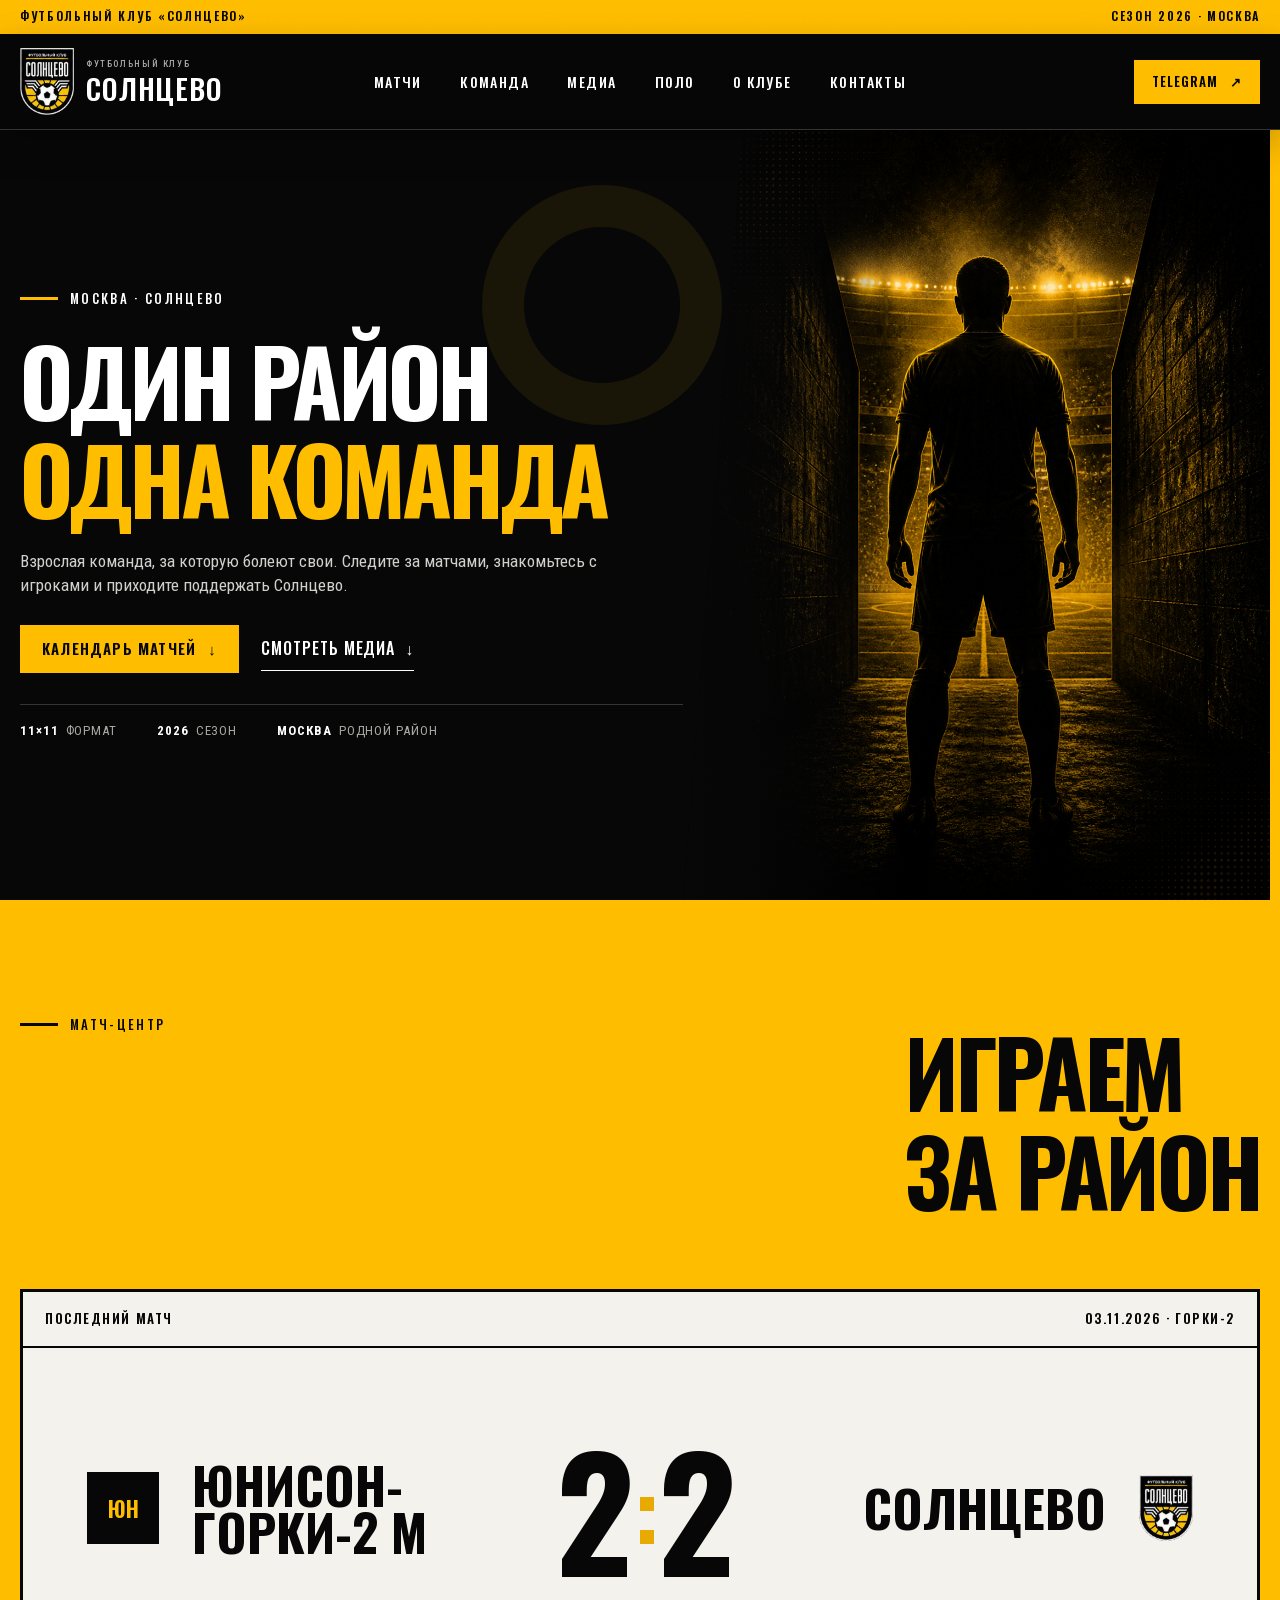
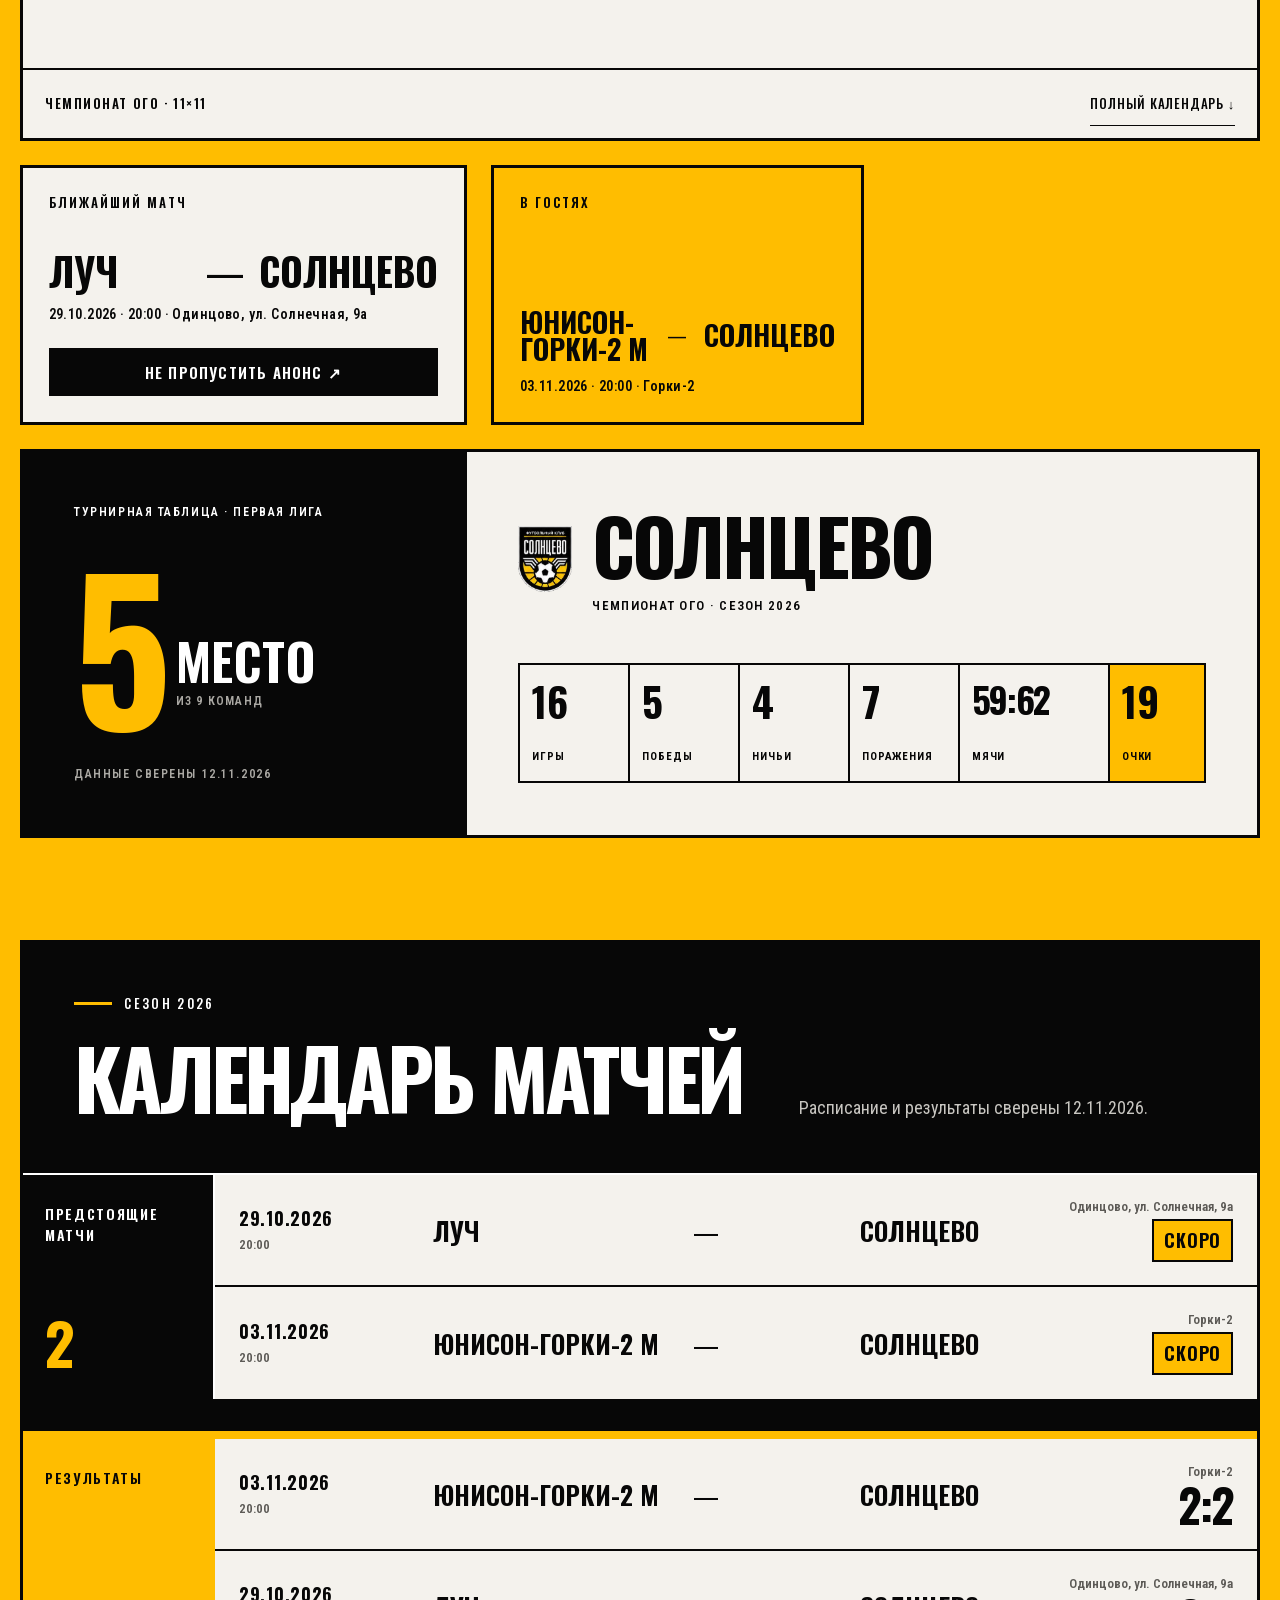
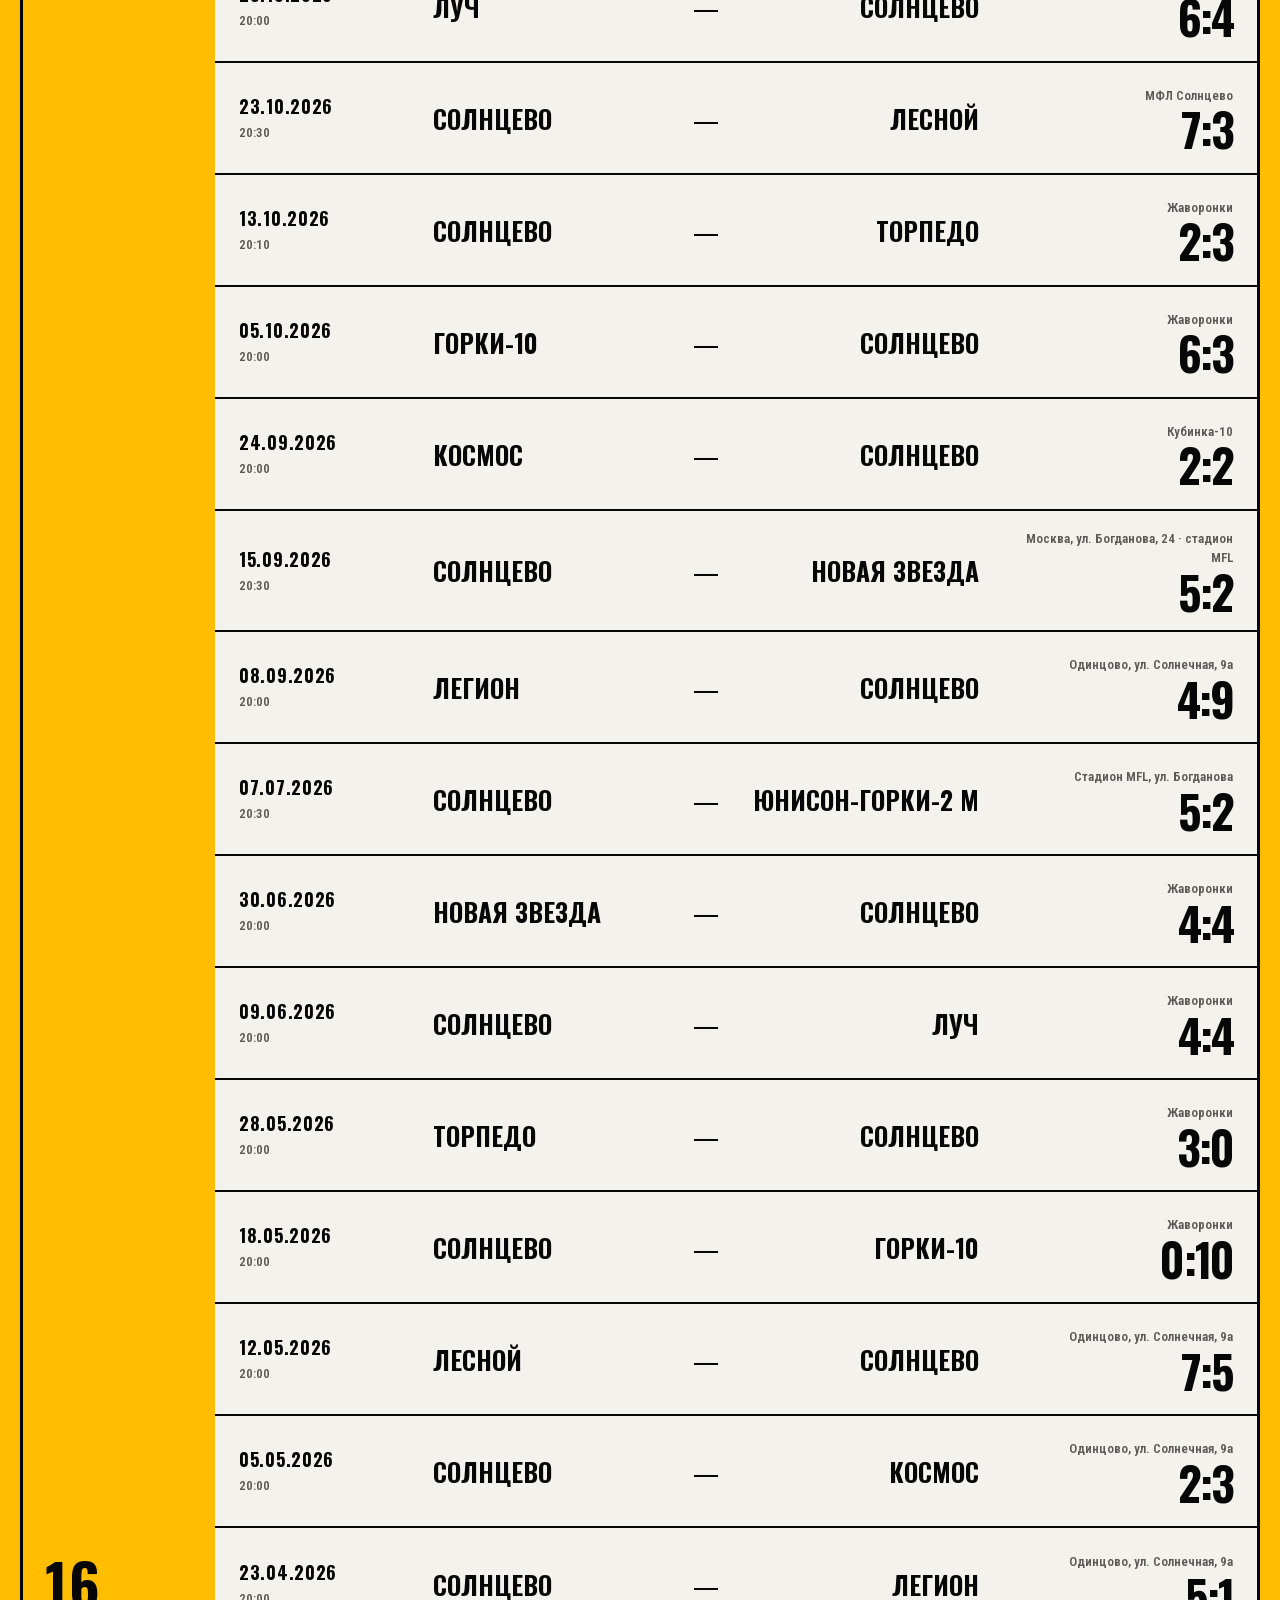
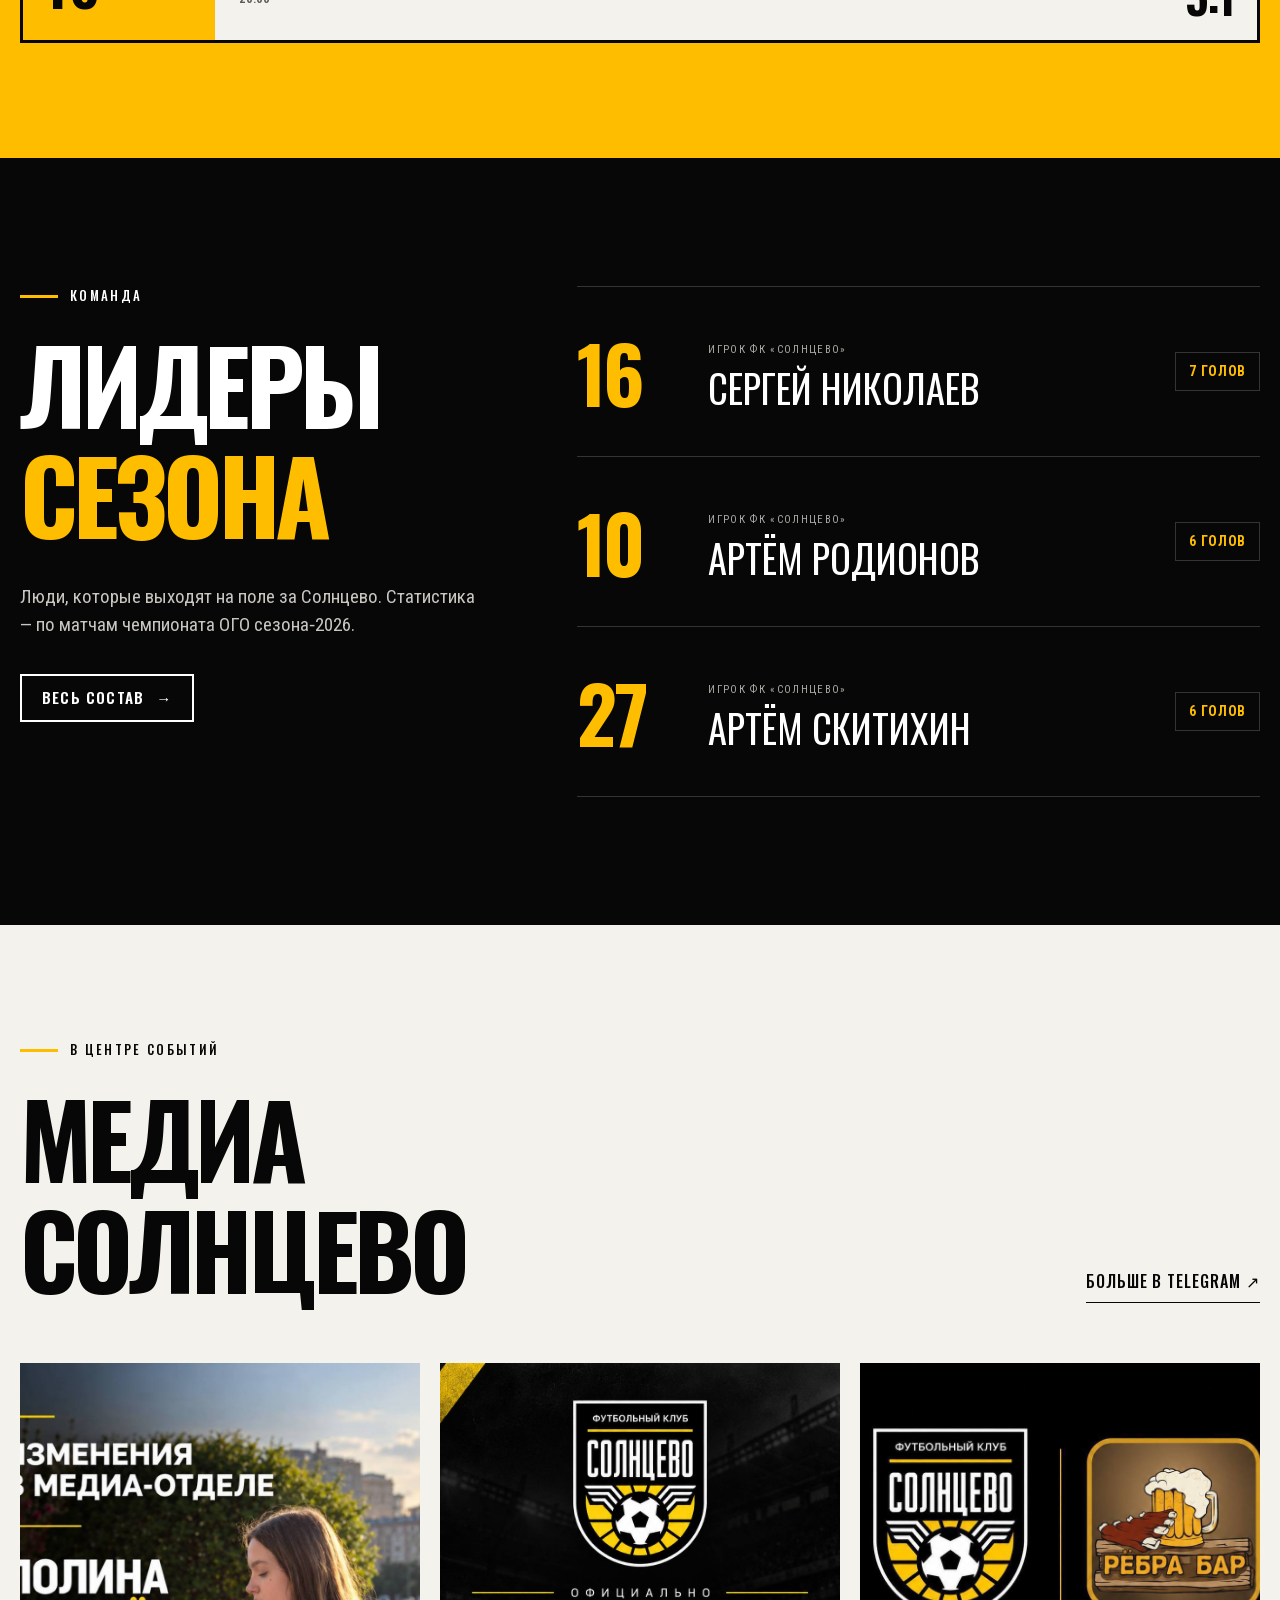
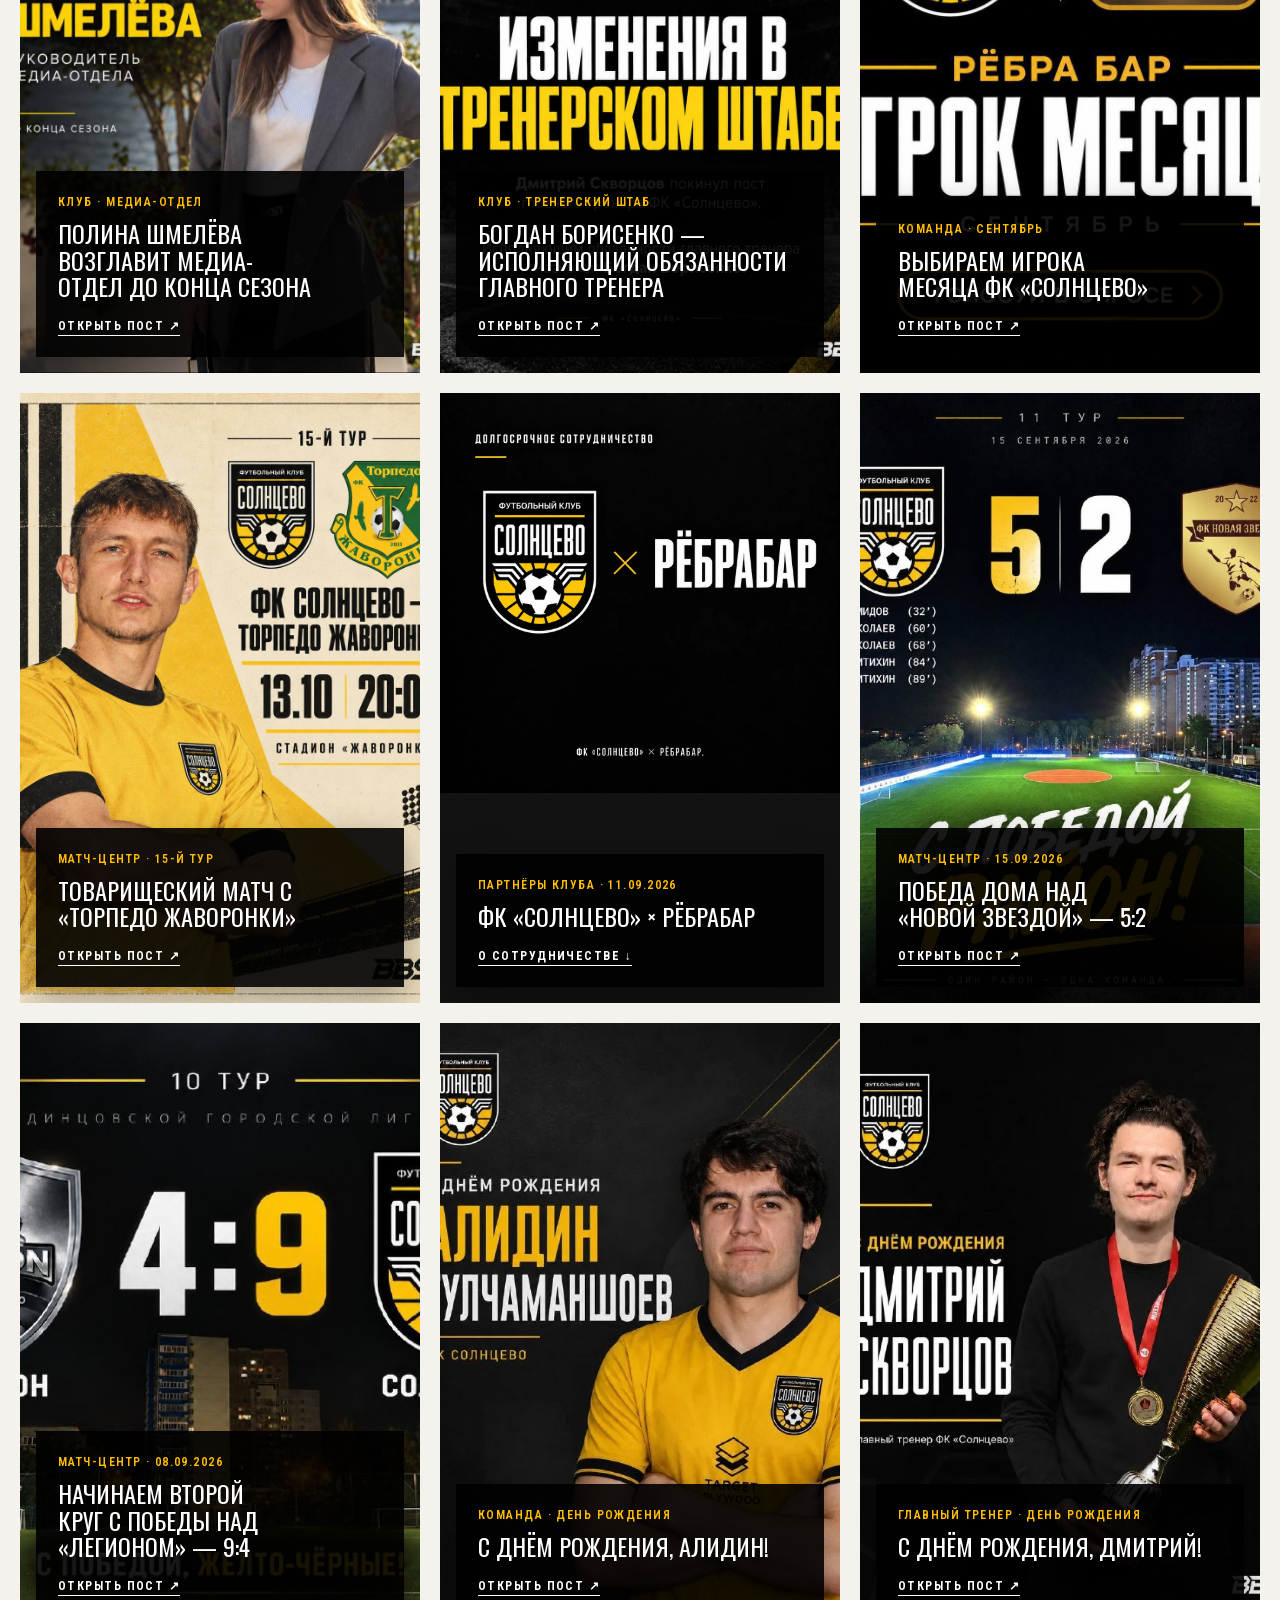
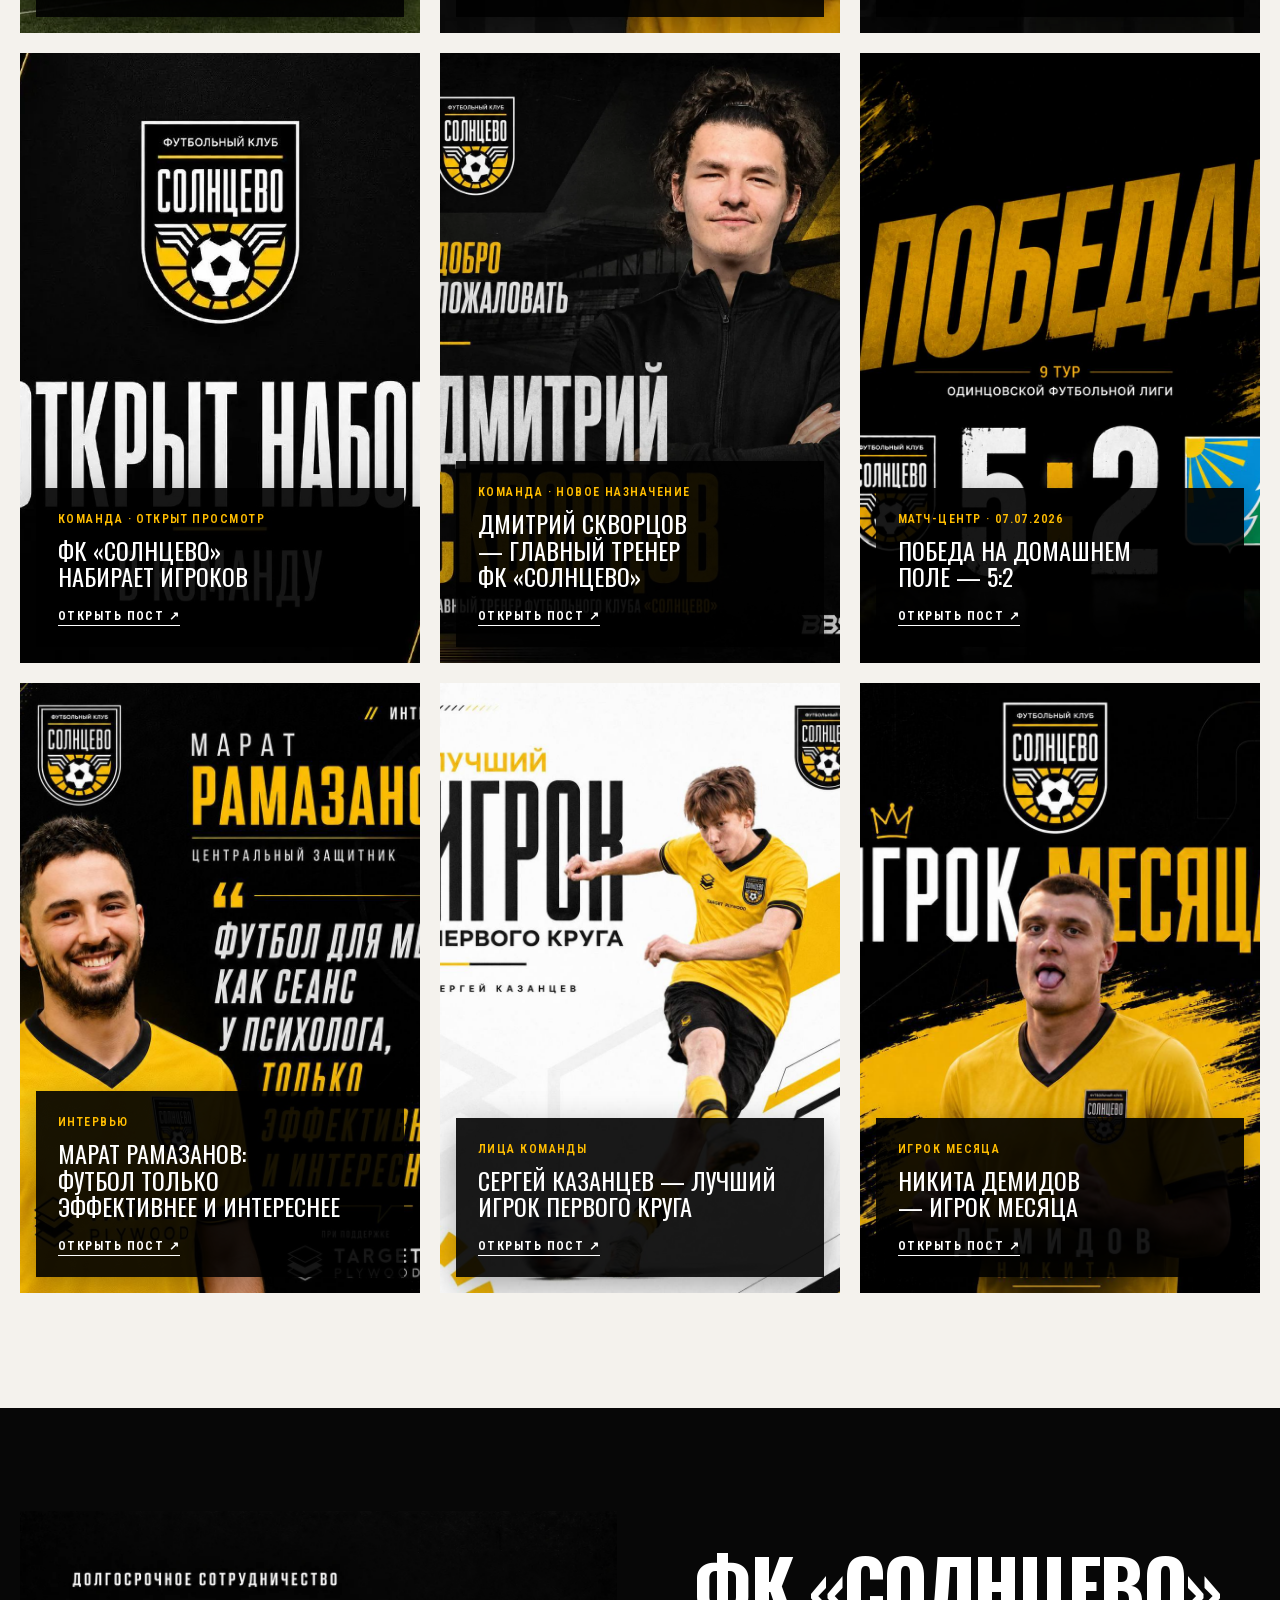
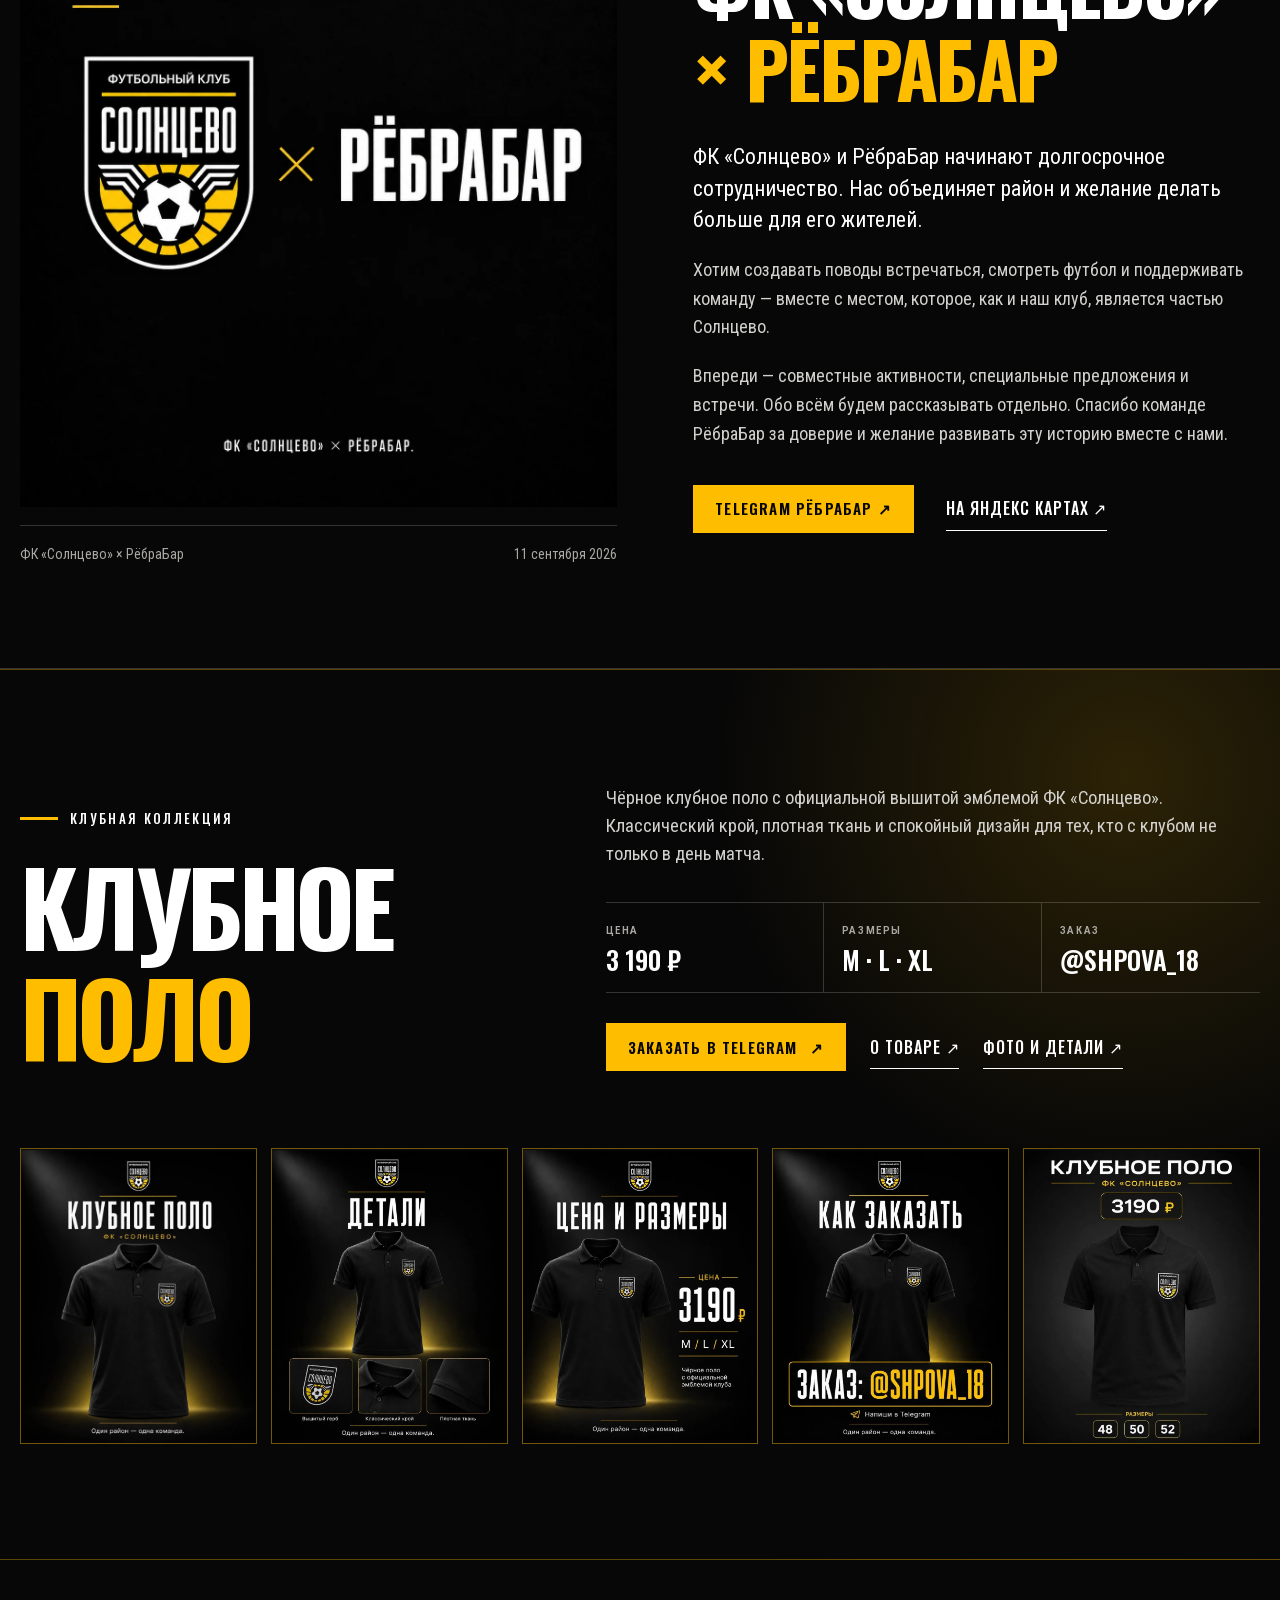
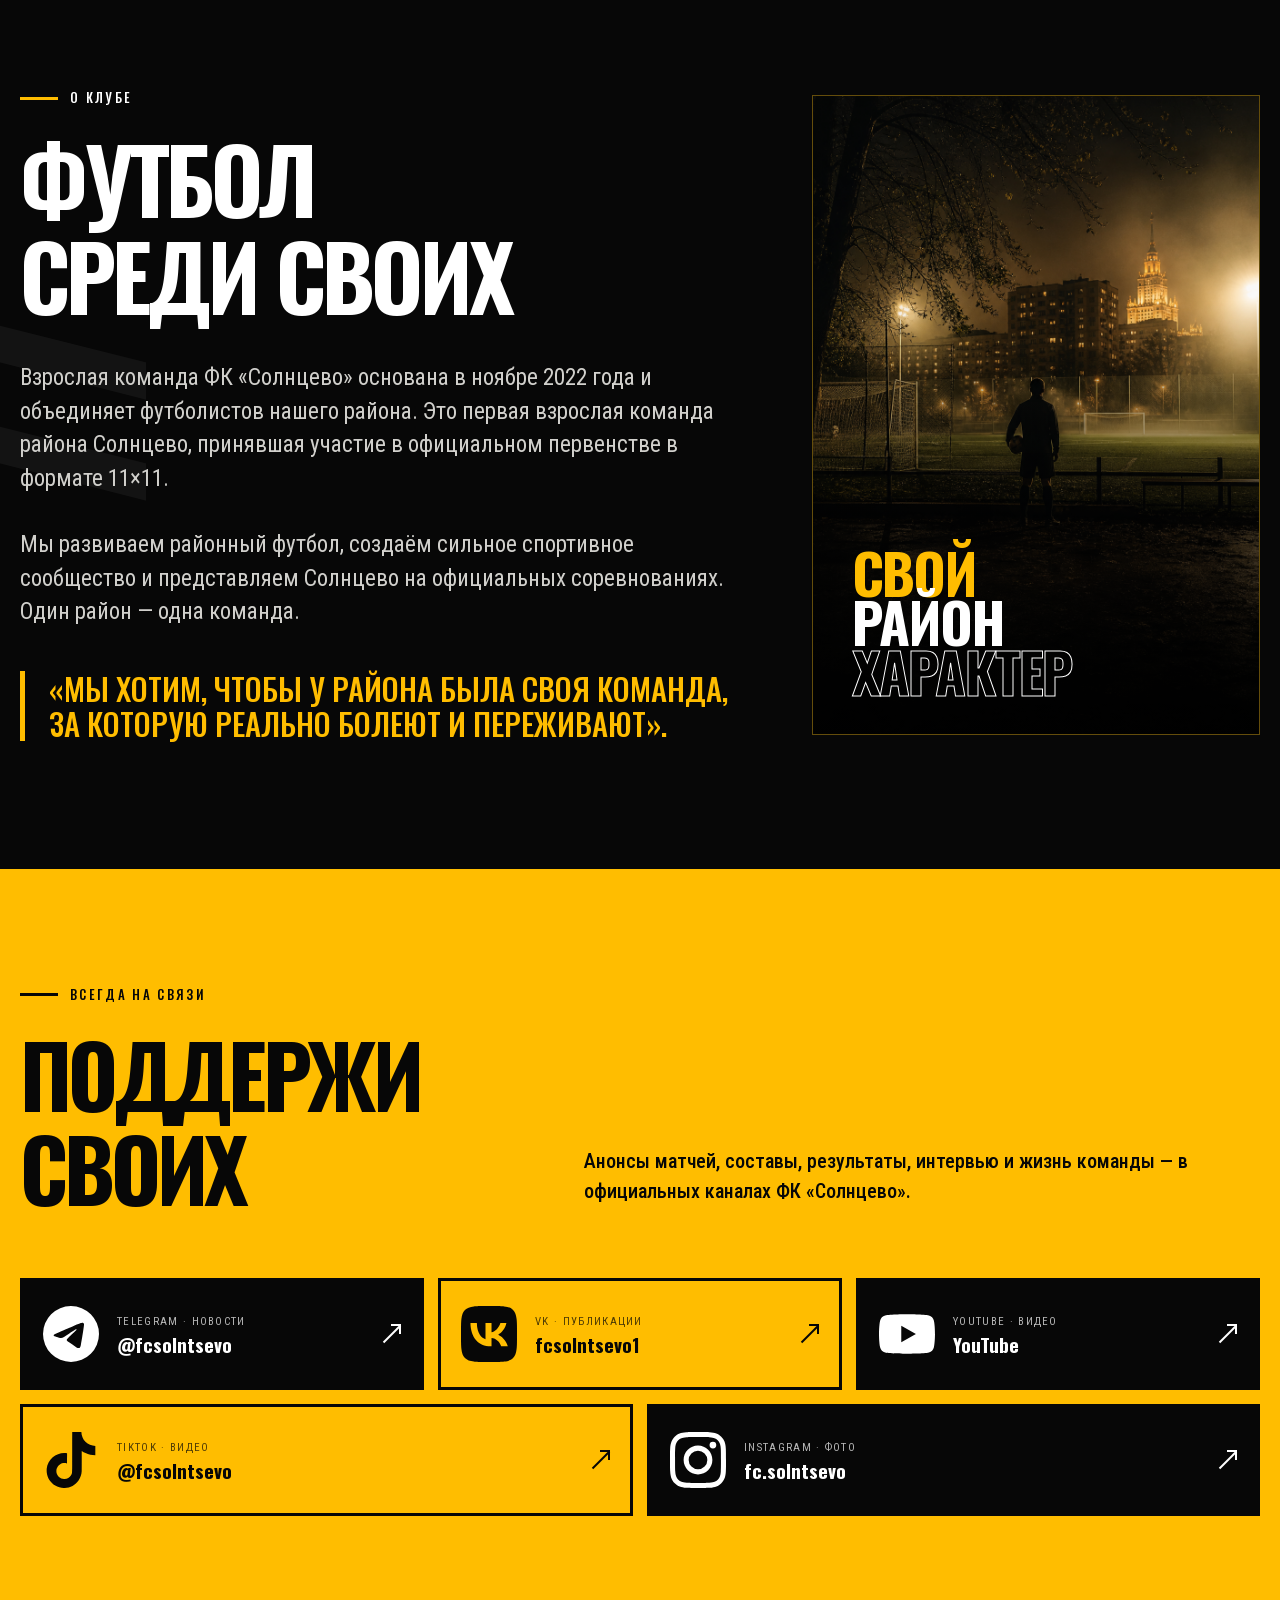
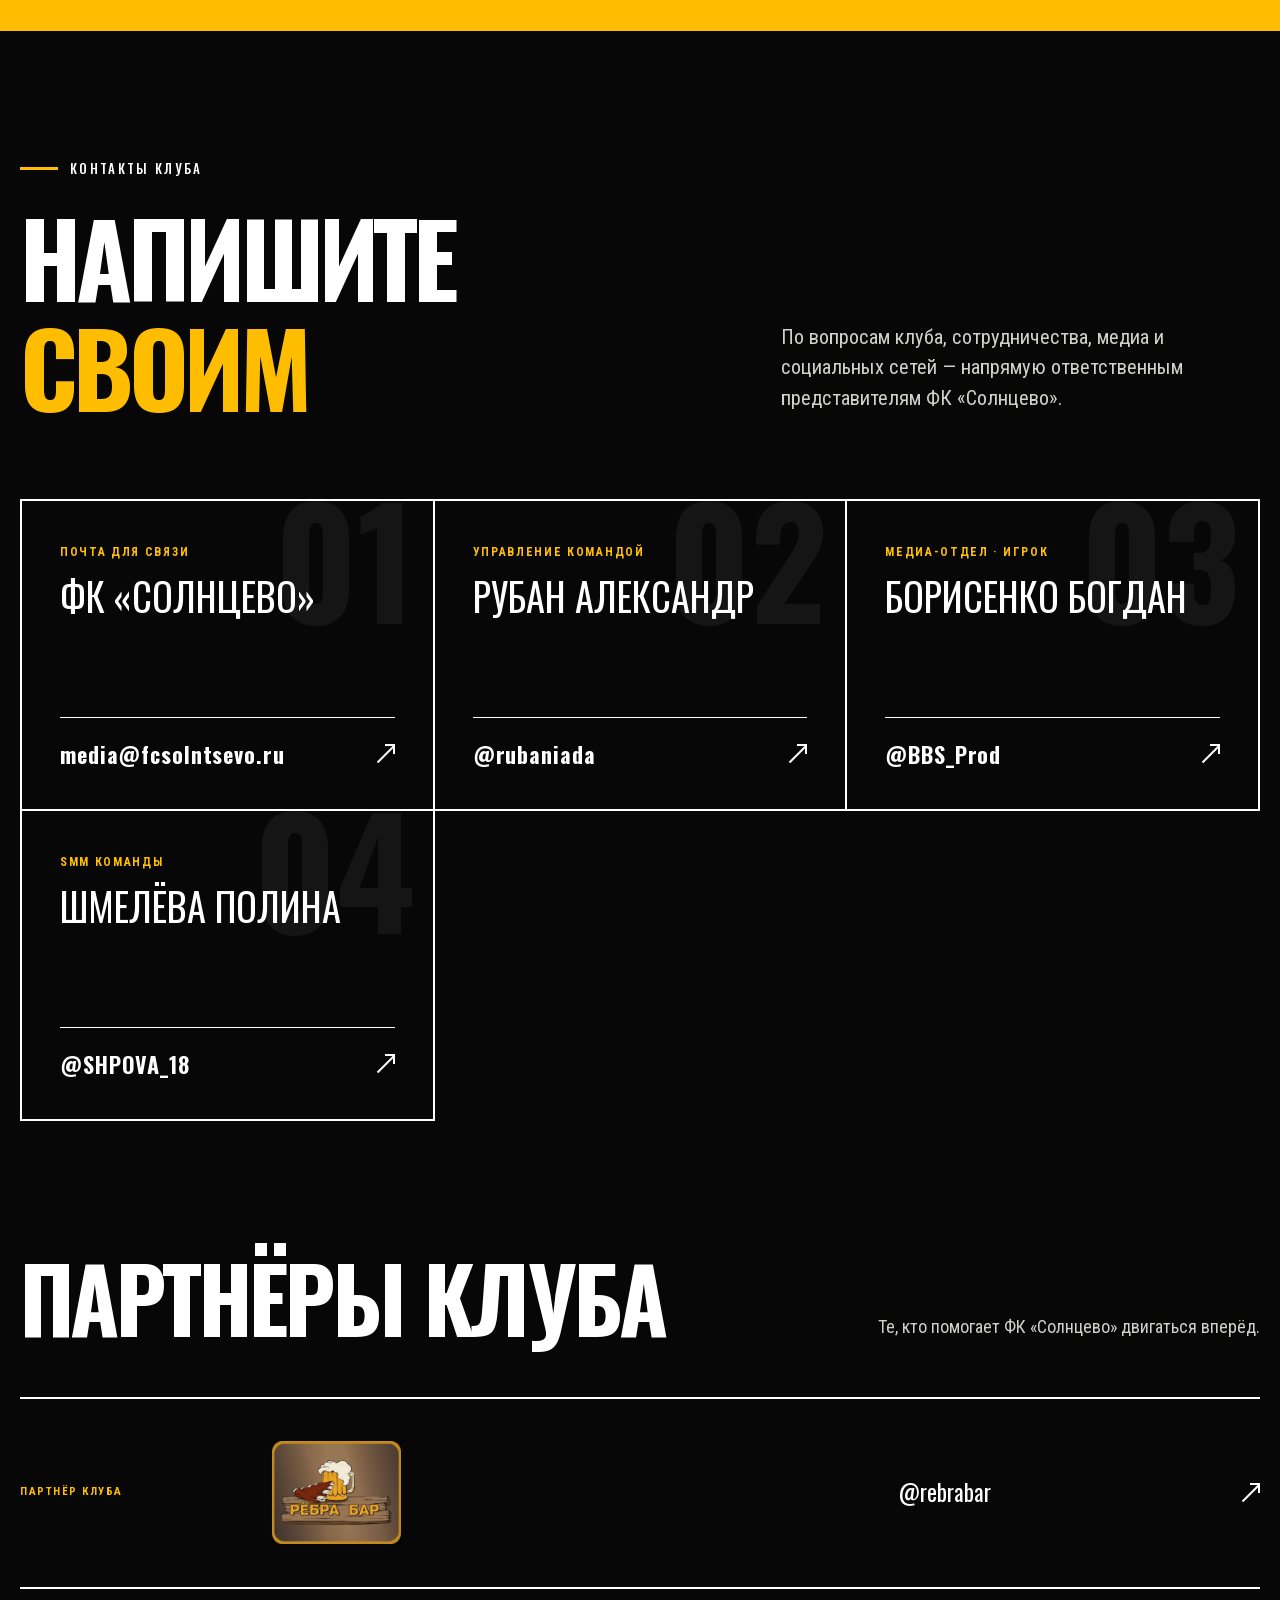
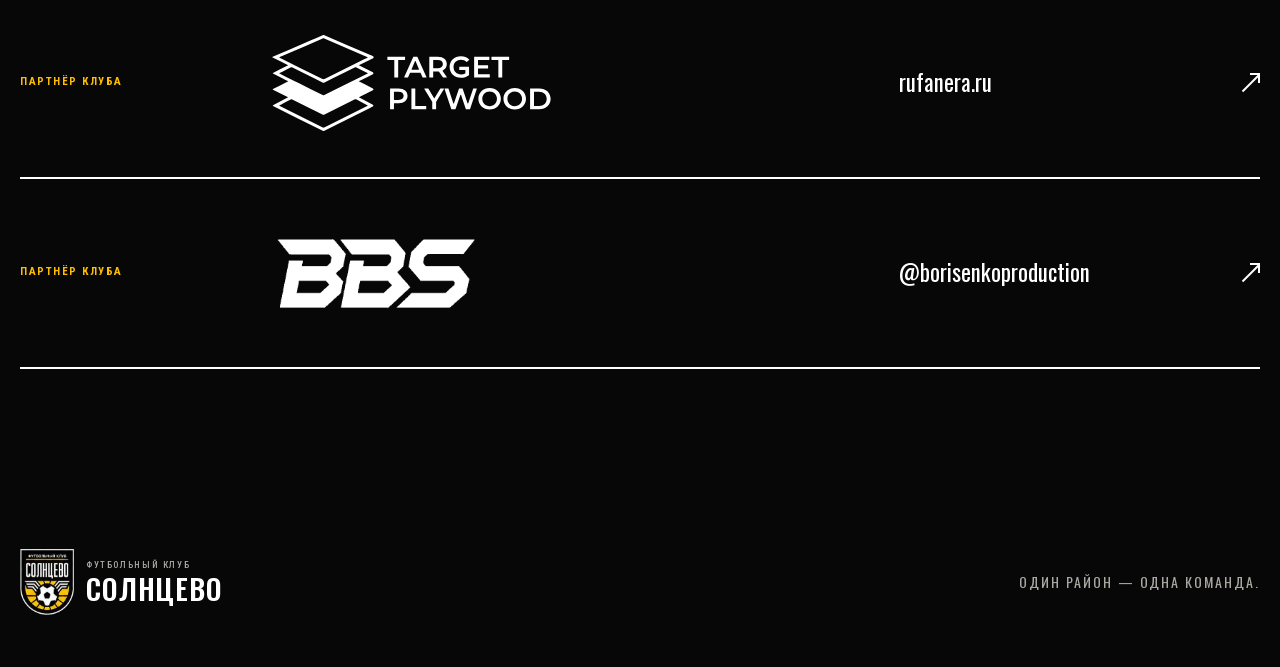
==== commit ddc2d2b3: "Publish final 2026 match results" ====
--- a/index.html
+++ b/index.html
@@ -526,4 +526,4 @@
 
 .__variable_roboto_condensed_0hc0aws { --font-body: 'Roboto Condensed', 'Roboto Condensed Fallback'; }
 </style>
-</head><body><main><a class="skip-link" href="#content">Перейти к содержанию</a><div class="topline"><span>Футбольный клуб «Солнцево»</span><span class="topline__season">Сезон 2026 · Москва</span></div><header class="site-header"><a class="brand" href="#top" aria-label="ФК Солнцево — на главную"><span class="crest crest--compact" aria-hidden="true"><img src="/media/crest.png" alt=""/></span><span class="brand__name"><small>Футбольный клуб</small>Солнцево</span></a><nav class="desktop-nav" aria-label="Основная навигация"><a href="#matches">Матчи</a><a href="#team">Команда</a><a href="#media">Медиа</a><a href="#merch">Поло</a><a href="#club">О клубе</a><a href="#contacts">Контакты</a></nav><a href="https://t.me/fcsolntsevo" target="_blank" rel="noreferrer" class="button button--small">Telegram <span aria-hidden="true">↗</span></a><details class="mobile-nav"><summary aria-label="Открыть меню"><span class="mobile-nav__burger" aria-hidden="true"><i></i><i></i><i></i></span><span>Меню</span></summary><nav aria-label="Мобильная навигация"><a href="#matches">Матчи</a><a href="#team">Команда</a><a href="#media">Медиа</a><a href="#merch">Поло</a><a href="#club">О клубе</a><a href="#contacts">Контакты</a></nav></details></header><div id="content"><section class="hero" id="top"><div class="hero__copy"><p class="eyebrow"><span></span> Москва · Солнцево</p><h1>Один район<strong>Одна команда</strong></h1><p class="hero__lead">Взрослая команда, за которую болеют свои. Следите за матчами, знакомьтесь с игроками и приходите поддержать Солнцево.</p><div class="hero__actions"><a href="#calendar" class="button">Календарь матчей <span aria-hidden="true">↓</span></a><a class="text-link" href="#media">Смотреть медиа <span aria-hidden="true">↓</span></a></div><div class="hero__meta" aria-label="Информация о сезоне"><span><b>11×11</b> формат</span><span><b>2026</b> сезон</span><span><b>Москва</b> родной район</span></div></div><div class="hero__visual"><img src="/media/hero-silhouette.png" alt="Абстрактный силуэт футболиста в тоннеле перед выходом на поле" fetchPriority="high"/></div></section><section class="match-zone" id="matches" aria-labelledby="matches-title"><div class="section-heading section-heading--dark"><p class="eyebrow"><span></span> Матч-центр</p><h2 id="matches-title">Играем<br/>за район</h2></div><div class="scoreboard"><div class="scoreboard__top"><span>Последний матч</span><span>13.10.2026<!-- --> · <!-- -->Жаворонки</span></div><div class="scoreboard__teams"><div class="scoreboard__team scoreboard__team--home"><span class="crest crest--compact" aria-hidden="true"><img src="/media/crest.png" alt=""/></span><b>Солнцево</b></div><strong class="scoreboard__score" aria-label="Счёт 2:3"><span>2</span><i>:</i><span>3</span></strong><div class="scoreboard__team scoreboard__team--away"><span class="opponent-mark" aria-hidden="true">Т</span><b>Торпедо</b></div></div><div class="scoreboard__bottom"><span>Чемпионат ОГО · 11×11</span><a href="#calendar" class="text-link text-link--dark">Полный календарь ↓</a></div></div><div class="fixtures" aria-label="Ближайшие соперники"><article class="fixture fixture--featured"><p>Ближайший матч</p><div class="fixture__teams"><b>Луч</b><span>—</span><b>Солнцево</b></div><small>29.10.2026<!-- --> · 20:00<!-- --> · <!-- -->Одинцово, ул. Солнечная, 9а</small><a href="https://t.me/fcsolntsevo" target="_blank" rel="noreferrer" class="button button--black">Не пропустить анонс ↗</a></article><article class="fixture"><p>В гостях</p><div class="fixture__teams fixture__teams--small"><b>Юнисон-Горки-2 м</b><span>—</span><b>Солнцево</b></div><small>03.11.2026<!-- --> · 20:00<!-- --> · <!-- -->Горки-2</small></article><article class="fixture"><p>Дома</p><div class="fixture__teams fixture__teams--small"><b>Солнцево</b><span>—</span><b>Лесной</b></div><small>Дата уточняется<!-- --> · <!-- -->Москва, ул. Богданова, 24 · стадион MFL</small></article></div><section class="standing-card" aria-labelledby="standing-title"><div class="standing-card__rank"><p>Турнирная таблица · Первая лига</p><div><strong>6</strong><span>место<small>из <!-- -->9<!-- --> команд</small></span></div><small>Данные сверены <!-- -->23.10.2026</small></div><div class="standing-card__content"><div class="standing-card__heading"><span class="crest crest--compact" aria-hidden="true"><img src="/media/crest.png" alt=""/></span><div><h3 id="standing-title">Солнцево</h3><p>Чемпионат ОГО · сезон 2026</p></div></div><dl class="standing-card__stats"><div><dt>Игры</dt><dd>13</dd></div><div><dt>Победы</dt><dd>4</dd></div><div><dt>Ничьи</dt><dd>3</dd></div><div><dt>Поражения</dt><dd>6</dd></div><div><dt>Мячи</dt><dd>46<!-- -->:<!-- -->51</dd></div><div class="standing-card__points"><dt>Очки</dt><dd>15</dd></div></dl></div></section><section class="calendar" id="calendar" aria-labelledby="calendar-title"><div class="calendar__heading"><div><p class="eyebrow"><span></span> Сезон 2026</p><h3 id="calendar-title">Календарь матчей</h3></div><p>Расписание и результаты сверены <!-- -->23.10.2026<!-- -->.</p></div><div class="calendar__group"><div class="calendar__label"><span>Предстоящие матчи</span><b>3</b></div><div class="calendar__list"><article class="calendar-match"><div class="calendar-match__date"><b>29.10.2026</b><span>20:00</span></div><div class="calendar-match__teams"><b>Луч</b><span>—</span><b>Солнцево</b></div><div class="calendar-match__status"><span>Одинцово, ул. Солнечная, 9а</span><b>Скоро</b></div></article><article class="calendar-match"><div class="calendar-match__date"><b>03.11.2026</b><span>20:00</span></div><div class="calendar-match__teams"><b>Юнисон-Горки-2 м</b><span>—</span><b>Солнцево</b></div><div class="calendar-match__status"><span>Горки-2</span><b>Скоро</b></div></article><article class="calendar-match"><div class="calendar-match__date"><b>Дата уточняется</b><span>Время уточняется</span></div><div class="calendar-match__teams"><b>Солнцево</b><span>—</span><b>Лесной</b></div><div class="calendar-match__status"><span>Москва, ул. Богданова, 24 · стадион MFL</span><b>Скоро</b></div></article></div></div><div class="calendar__group calendar__group--results"><div class="calendar__label"><span>Результаты</span><b>13</b></div><div class="calendar__list"><article class="calendar-match"><div class="calendar-match__date"><b>13.10.2026</b><span>20:10</span></div><div class="calendar-match__teams"><b>Солнцево</b><span>—</span><b>Торпедо</b></div><div class="calendar-match__status calendar-match__status--score"><span>Жаворонки</span><b>2:3</b></div></article><article class="calendar-match"><div class="calendar-match__date"><b>05.10.2026</b><span>20:00</span></div><div class="calendar-match__teams"><b>Горки-10</b><span>—</span><b>Солнцево</b></div><div class="calendar-match__status calendar-match__status--score"><span>Жаворонки</span><b>6:3</b></div></article><article class="calendar-match"><div class="calendar-match__date"><b>24.09.2026</b><span>20:00</span></div><div class="calendar-match__teams"><b>Космос</b><span>—</span><b>Солнцево</b></div><div class="calendar-match__status calendar-match__status--score"><span>Кубинка-10</span><b>2:2</b></div></article><article class="calendar-match"><div class="calendar-match__date"><b>15.09.2026</b><span>20:30</span></div><div class="calendar-match__teams"><b>Солнцево</b><span>—</span><b>Новая Звезда</b></div><div class="calendar-match__status calendar-match__status--score"><span>Москва, ул. Богданова, 24 · стадион MFL</span><b>5:2</b></div></article><article class="calendar-match"><div class="calendar-match__date"><b>08.09.2026</b><span>20:00</span></div><div class="calendar-match__teams"><b>Легион</b><span>—</span><b>Солнцево</b></div><div class="calendar-match__status calendar-match__status--score"><span>Одинцово, ул. Солнечная, 9а</span><b>4:9</b></div></article><article class="calendar-match"><div class="calendar-match__date"><b>07.07.2026</b><span>20:30</span></div><div class="calendar-match__teams"><b>Солнцево</b><span>—</span><b>Юнисон-Горки-2 м</b></div><div class="calendar-match__status calendar-match__status--score"><span>Стадион MFL, ул. Богданова</span><b>5:2</b></div></article><article class="calendar-match"><div class="calendar-match__date"><b>30.06.2026</b><span>20:00</span></div><div class="calendar-match__teams"><b>Новая звезда</b><span>—</span><b>Солнцево</b></div><div class="calendar-match__status calendar-match__status--score"><span>Жаворонки</span><b>4:4</b></div></article><article class="calendar-match"><div class="calendar-match__date"><b>09.06.2026</b><span>20:00</span></div><div class="calendar-match__teams"><b>Солнцево</b><span>—</span><b>Луч</b></div><div class="calendar-match__status calendar-match__status--score"><span>Жаворонки</span><b>4:4</b></div></article><article class="calendar-match"><div class="calendar-match__date"><b>28.05.2026</b><span>20:00</span></div><div class="calendar-match__teams"><b>Торпедо</b><span>—</span><b>Солнцево</b></div><div class="calendar-match__status calendar-match__status--score"><span>Жаворонки</span><b>3:0</b></div></article><article class="calendar-match"><div class="calendar-match__date"><b>18.05.2026</b><span>20:00</span></div><div class="calendar-match__teams"><b>Солнцево</b><span>—</span><b>Горки-10</b></div><div class="calendar-match__status calendar-match__status--score"><span>Жаворонки</span><b>0:10</b></div></article><article class="calendar-match"><div class="calendar-match__date"><b>12.05.2026</b><span>20:00</span></div><div class="calendar-match__teams"><b>Лесной</b><span>—</span><b>Солнцево</b></div><div class="calendar-match__status calendar-match__status--score"><span>Одинцово, ул. Солнечная, 9а</span><b>7:5</b></div></article><article class="calendar-match"><div class="calendar-match__date"><b>05.05.2026</b><span>20:00</span></div><div class="calendar-match__teams"><b>Солнцево</b><span>—</span><b>Космос</b></div><div class="calendar-match__status calendar-match__status--score"><span>Одинцово, ул. Солнечная, 9а</span><b>2:3</b></div></article><article class="calendar-match"><div class="calendar-match__date"><b>23.04.2026</b><span>20:00</span></div><div class="calendar-match__teams"><b>Солнцево</b><span>—</span><b>Легион</b></div><div class="calendar-match__status calendar-match__status--score"><span>Одинцово, ул. Солнечная, 9а</span><b>5:1</b></div></article></div></div></section></section><section class="team-section" id="team" aria-labelledby="team-title"><div class="team-section__intro"><p class="eyebrow"><span></span> Команда</p><h2 id="team-title">Лидеры<br/><em>сезона</em></h2><p>Люди, которые выходят на поле за Солнцево. Статистика — по матчам чемпионата ОГО сезона‑2026.</p><a href="/team" class="button button--outline">Весь состав <span aria-hidden="true">→</span></a></div><div class="leaders-list"><div class="leader"><span class="leader__number">16</span><div><small>Игрок ФК «Солнцево»</small><h3>Сергей Николаев</h3></div><strong>7<!-- --> <!-- -->голов</strong></div><div class="leader"><span class="leader__number">10</span><div><small>Игрок ФК «Солнцево»</small><h3>Артём Родионов</h3></div><strong>6<!-- --> <!-- -->голов</strong></div><div class="leader"><span class="leader__number">27</span><div><small>Игрок ФК «Солнцево»</small><h3>Артём Скитихин</h3></div><strong>6<!-- --> <!-- -->голов</strong></div></div></section><section class="media-section" id="media" aria-labelledby="media-title"><div class="section-heading section-heading--media"><div><p class="eyebrow"><span></span> В центре событий</p><h2 id="media-title">Медиа<br/>Солнцево</h2></div><a href="https://t.me/fcsolntsevo" target="_blank" rel="noreferrer" class="text-link">Больше в Telegram ↗</a></div><div class="media-grid"><a href="https://t.me/fcsolntsevo/846" target="_blank" rel="noreferrer" class="media-card"><img src="/media/media-team-update-2026.png" alt="Полина Шмелёва назначена руководителем медиа-отдела ФК Солнцево до конца сезона" loading="lazy"/><div class="media-card__overlay"><p>Клуб · медиа-отдел</p><h3>Полина Шмелёва возглавит медиа-отдел до конца сезона</h3><span class="media-card__link">Открыть пост ↗</span></div></a><a href="https://t.me/fcsolntsevo/844" target="_blank" rel="noreferrer" class="media-card"><img src="/media/coaching-change-2026.png" alt="Дмитрий Скворцов покидает пост главного тренера, обязанности до конца чемпионата исполняет Богдан Борисенко" loading="lazy"/><div class="media-card__overlay"><p>Клуб · тренерский штаб</p><h3>Богдан Борисенко — исполняющий обязанности главного тренера</h3><span class="media-card__link">Открыть пост ↗</span></div></a><a href="https://t.me/fcsolntsevo/851" target="_blank" rel="noreferrer" class="media-card"><img src="/media/player-september-2026.png" alt="Голосование за игрока сентября: Сергей Николаев, Никита Демидов, Илья Ефремов, Дмитрий Лукин и Сергей Казанцев" loading="lazy"/><div class="media-card__overlay"><p>Команда · сентябрь</p><h3>Выбираем игрока месяца ФК «Солнцево»</h3><span class="media-card__link">Открыть пост ↗</span></div></a><a href="https://t.me/fcsolntsevo/856" target="_blank" rel="noreferrer" class="media-card"><img src="/media/match-torpedo-2026.png" alt="Афиша матча ФК Солнцево — Торпедо Жаворонки, 13 октября в 20:00, стадион Жаворонки" loading="lazy"/><div class="media-card__overlay"><p>Матч-центр · 15-й тур</p><h3>Товарищеский матч с «Торпедо Жаворонки»</h3><span class="media-card__link">Открыть пост ↗</span></div></a><a href="#rebrabar" class="media-card media-card--partnership"><img src="/media/rebrabar-partnership.webp" alt="ФК Солнцево и РёбраБар — долгосрочное сотрудничество" loading="lazy"/><div class="media-card__overlay"><p>Партнёры клуба · 11.09.2026</p><h3>ФК «Солнцево» × РёбраБар</h3><span class="media-card__link">О сотрудничестве ↓</span></div></a><a href="https://t.me/fcsolntsevo/766" target="_blank" rel="noreferrer" class="media-card"><img src="/media/win-novaya-zvezda-september-2026.jpg" alt="Победа ФК Солнцево над Новой Звездой со счётом 5:2" loading="lazy"/><div class="media-card__overlay"><p>Матч-центр · 15.09.2026</p><h3>Победа дома над «Новой Звездой» — 5:2</h3><span class="media-card__link">Открыть пост ↗</span></div></a><a href="https://t.me/fcsolntsevo/745" target="_blank" rel="noreferrer" class="media-card"><img src="/media/win-legion-september-2026.jpg" alt="Выездная победа ФК Солнцево над Легионом со счётом 9:4" loading="lazy"/><div class="media-card__overlay"><p>Матч-центр · 08.09.2026</p><h3>Начинаем второй круг с победы над «Легионом» — 9:4</h3><span class="media-card__link">Открыть пост ↗</span></div></a><a href="https://t.me/fcsolntsevo/711" target="_blank" rel="noreferrer" class="media-card"><img src="/media/alidin-gulchamanshoev-birthday.webp" alt="Поздравление Алидина Гулчаманшоева с днём рождения" loading="lazy"/><div class="media-card__overlay"><p>Команда · день рождения</p><h3>С днём рождения, Алидин!</h3><span class="media-card__link">Открыть пост ↗</span></div></a><a href="https://t.me/fcsolntsevo/710" target="_blank" rel="noreferrer" class="media-card"><img src="/media/dmitry-skvortsov-birthday.webp" alt="Поздравление главного тренера Дмитрия Скворцова с днём рождения" loading="lazy"/><div class="media-card__overlay"><p>Главный тренер · день рождения</p><h3>С днём рождения, Дмитрий!</h3><span class="media-card__link">Открыть пост ↗</span></div></a><a href="https://t.me/fcsolntsevo/708" target="_blank" rel="noreferrer" class="media-card"><img src="/media/recruitment-2026.webp" alt="Объявление о наборе игроков в ФК Солнцево" loading="lazy"/><div class="media-card__overlay"><p>Команда · открыт просмотр</p><h3>ФК «Солнцево» набирает игроков</h3><span class="media-card__link">Открыть пост ↗</span></div></a><a href="https://t.me/fcsolntsevo/679" target="_blank" rel="noreferrer" class="media-card"><img src="/media/dmitry-skvortsov-head-coach.webp" alt="Дмитрий Скворцов, главный тренер футбольного клуба Солнцево" loading="lazy"/><div class="media-card__overlay"><p>Команда · новое назначение</p><h3>Дмитрий Скворцов — главный тренер ФК «Солнцево»</h3><span class="media-card__link">Открыть пост ↗</span></div></a><a href="https://t.me/fcsolntsevo/609" target="_blank" rel="noreferrer" class="media-card"><img src="/media/win-5-2.png" alt="Афиша победы ФК Солнцево со счётом 5:2" loading="lazy"/><div class="media-card__overlay"><p>Матч-центр · 07.07.2026</p><h3>Победа на домашнем поле — 5:2</h3><span class="media-card__link">Открыть пост ↗</span></div></a><a href="https://t.me/fcsolntsevo/641" target="_blank" rel="noreferrer" class="media-card"><img src="/media/marat-ramazanov.png" alt="Интервью с игроком ФК Солнцево Маратом Рамазановым" loading="lazy"/><div class="media-card__overlay"><p>Интервью</p><h3>Марат Рамазанов: футбол только эффективнее и интереснее</h3><span class="media-card__link">Открыть пост ↗</span></div></a><a href="https://t.me/fcsolntsevo/643" target="_blank" rel="noreferrer" class="media-card"><img src="/media/sergey-kazantsev.png" alt="Сергей Казанцев в форме ФК Солнцево" loading="lazy"/><div class="media-card__overlay"><p>Лица команды</p><h3>Сергей Казанцев — лучший игрок первого круга</h3><span class="media-card__link">Открыть пост ↗</span></div></a><a href="https://t.me/fcsolntsevo/598" target="_blank" rel="noreferrer" class="media-card"><img src="/media/nikita-demidov.png" alt="Никита Демидов — игрок месяца ФК Солнцево" loading="lazy"/><div class="media-card__overlay"><p>Игрок месяца</p><h3>Никита Демидов — игрок месяца</h3><span class="media-card__link">Открыть пост ↗</span></div></a></div></section><section class="partnership-section" id="rebrabar" aria-labelledby="partnership-title"><div class="partnership-section__inner"><figure class="partnership-section__art"><img src="/media/rebrabar-partnership.webp" alt="Герб ФК Солнцево и РёбраБар" width="1254" height="1254" loading="lazy"/><figcaption>ФК «Солнцево» × РёбраБар <time dateTime="2026-09-11">11 сентября 2026</time></figcaption></figure><div class="partnership-section__copy"><h2 id="partnership-title">ФК «Солнцево»<br/><em>× РёбраБар</em></h2><p class="partnership-section__lead">ФК «Солнцево» и РёбраБар начинают долгосрочное сотрудничество. Нас объединяет район и желание делать больше для его жителей.</p><p>Хотим создавать поводы встречаться, смотреть футбол и поддерживать команду — вместе с местом, которое, как и наш клуб, является частью Солнцево.</p><p>Впереди — совместные активности, специальные предложения и встречи. Обо всём будем рассказывать отдельно. Спасибо команде РёбраБар за доверие и желание развивать эту историю вместе с нами.</p><div class="partnership-section__actions"><a href="https://t.me/rebrabar" target="_blank" rel="noreferrer" class="button">Telegram РёбраБар ↗</a><a href="https://yandex.ru/maps/-/CDgS70zS" target="_blank" rel="noreferrer" class="text-link">На Яндекс Картах ↗</a></div></div></div></section><section class="merch-section" id="merch" aria-labelledby="merch-title"><div class="merch-section__intro"><div><p class="eyebrow"><span></span> Клубная коллекция</p><h2 id="merch-title">Клубное<br/><em>поло</em></h2></div><div class="merch-section__copy"><p>Чёрное клубное поло с официальной вышитой эмблемой ФК «Солнцево». Классический крой, плотная ткань и спокойный дизайн для тех, кто с клубом не только в день матча.</p><dl class="merch-facts"><div><dt>Цена</dt><dd>3 190 ₽</dd></div><div><dt>Размеры</dt><dd>M · L · XL</dd></div><div><dt>Заказ</dt><dd>@SHPOVA_18</dd></div></dl><div class="merch-section__actions"><a href="https://t.me/SHPOVA_18" target="_blank" rel="noreferrer" class="button">Заказать в Telegram <span aria-hidden="true">↗</span></a><a href="https://t.me/fcsolntsevo/706" target="_blank" rel="noreferrer" class="text-link">О товаре ↗</a><a href="https://t.me/fcsolntsevo/712" target="_blank" rel="noreferrer" class="text-link">Фото и детали ↗</a></div></div></div><div class="merch-gallery" aria-label="Клубное поло ФК Солнцево"><figure class="merch-gallery__hero"><img src="/media/polo-hero.webp" alt="Чёрное клубное поло ФК Солнцево" loading="lazy"/></figure><figure><img src="/media/polo-details.webp" alt="Вышитый герб, воротник и плотная ткань клубного поло" loading="lazy"/></figure><figure><img src="/media/polo-price.webp" alt="Цена клубного поло — 3190 рублей" loading="lazy"/></figure><figure><img src="/media/polo-order.webp" alt="Информация о заказе клубного поло в Telegram" loading="lazy"/></figure><figure><img src="/media/polo-sizes.webp" alt="Клубное поло в размерах M, L и XL" loading="lazy"/></figure></div></section><section class="club-section" id="club" aria-labelledby="club-title"><div class="club-section__number" aria-hidden="true">77</div><div class="club-section__copy"><p class="eyebrow"><span></span> О клубе</p><h2 id="club-title">Футбол<br/>среди своих</h2><p class="club-section__lead">Взрослая команда ФК «Солнцево» основана в ноябре 2022 года и объединяет футболистов нашего района. Это первая взрослая команда района Солнцево, принявшая участие в официальном первенстве в формате 11×11.<br/><br/>Мы развиваем районный футбол, создаём сильное спортивное сообщество и представляем Солнцево на официальных соревнованиях. Один район — одна команда.</p><blockquote>«Мы хотим, чтобы у района была своя команда, за которую реально болеют и переживают».</blockquote></div><div class="club-section__motto" aria-label="Клубные ценности"><img src="/media/club-neighborhood-field.png" alt="Ночное районное футбольное поле в свете прожекторов" loading="lazy"/><span>Свой</span><span>Район</span><span>Характер</span></div></section><section class="social-section" aria-labelledby="social-title"><div><p class="eyebrow"><span></span> Всегда на связи</p><h2 id="social-title">Поддержи<br/>своих</h2></div><p class="social-section__text">Анонсы матчей, составы, результаты, интервью и жизнь команды — в официальных каналах ФК «Солнцево».</p><div class="social-links"><a href="https://t.me/fcsolntsevo" target="_blank" rel="noreferrer" class="social-link"><span class="social-link__icon social-link__icon--telegram" aria-hidden="true"></span><div><small>Telegram · новости</small><b>@fcsolntsevo</b></div><span class="social-link__arrow" aria-hidden="true"></span></a><a href="https://vk.ru/fcsolntsevo1" target="_blank" rel="noreferrer" class="social-link social-link--light"><span class="social-link__icon social-link__icon--vk" aria-hidden="true"></span><div><small>VK · публикации</small><b>fcsolntsevo1</b></div><span class="social-link__arrow" aria-hidden="true"></span></a><a href="https://www.youtube.com/channel/UCNmoC4_jgL1lPzDcay_BHig" target="_blank" rel="noreferrer" class="social-link"><span class="social-link__icon social-link__icon--youtube" aria-hidden="true"></span><div><small>YouTube · видео</small><b>YouTube</b></div><span class="social-link__arrow" aria-hidden="true"></span></a><a href="https://www.tiktok.com/@fcsolntsevo" target="_blank" rel="noreferrer" class="social-link social-link--light"><span class="social-link__icon social-link__icon--tiktok" aria-hidden="true"></span><div><small>TikTok · видео</small><b>@fcsolntsevo</b></div><span class="social-link__arrow" aria-hidden="true"></span></a><a href="https://www.instagram.com/fc.solntsevo" target="_blank" rel="noreferrer" class="social-link"><span class="social-link__icon social-link__icon--instagram" aria-hidden="true"></span><div><small>Instagram · фото</small><b>fc.solntsevo</b></div><span class="social-link__arrow" aria-hidden="true"></span></a></div></section><section class="contacts-section" id="contacts" aria-labelledby="contacts-title"><div class="contacts-section__heading"><div><p class="eyebrow"><span></span> Контакты клуба</p><h2 id="contacts-title">Напишите<br/><em>своим</em></h2></div><p>По вопросам клуба, сотрудничества, медиа и социальных сетей — напрямую ответственным представителям ФК «Солнцево».</p></div><div class="contacts-grid"><a href="mailto:media@fcsolntsevo.ru" target="_blank" rel="noreferrer" class="contact-card"><span class="contact-card__number" aria-hidden="true">01</span><div><small>Почта для связи</small><h3>ФК «Солнцево»</h3></div><div class="contact-card__bottom"><b>media@fcsolntsevo.ru</b><span class="social-link__arrow" aria-hidden="true"></span></div></a><a href="https://t.me/rubaniada" target="_blank" rel="noreferrer" class="contact-card"><span class="contact-card__number" aria-hidden="true">02</span><div><small>Управление командой</small><h3>Рубан Александр</h3></div><div class="contact-card__bottom"><b>@rubaniada</b><span class="social-link__arrow" aria-hidden="true"></span></div></a><a href="https://t.me/BBS_Prod" target="_blank" rel="noreferrer" class="contact-card"><span class="contact-card__number" aria-hidden="true">03</span><div><small>Медиа-отдел · игрок</small><h3>Борисенко Богдан</h3></div><div class="contact-card__bottom"><b>@BBS_Prod</b><span class="social-link__arrow" aria-hidden="true"></span></div></a><a href="https://t.me/SHPOVA_18" target="_blank" rel="noreferrer" class="contact-card"><span class="contact-card__number" aria-hidden="true">04</span><div><small>SMM команды</small><h3>Шмелёва Полина</h3></div><div class="contact-card__bottom"><b>@SHPOVA_18</b><span class="social-link__arrow" aria-hidden="true"></span></div></a></div></section><section class="partners-section" aria-labelledby="partners-title"><div class="partners-section__heading"><h2 id="partners-title">Партнёры клуба</h2><p>Те, кто помогает ФК «Солнцево» двигаться вперёд.</p></div><div class="partners-list"><a href="https://t.me/rebrabar" target="_blank" rel="noreferrer" class="partner-link"><small>Партнёр клуба</small><span class="partner-link__brand"><img class="partner-link__logo partner-link__logo--rebrabar" src="/media/partners/rebrabar.png" alt="РёбраБар"/></span><span>@rebrabar</span><i class="social-link__arrow" aria-hidden="true"></i></a><a href="https://rufanera.ru" target="_blank" rel="noreferrer" class="partner-link"><small>Партнёр клуба</small><span class="partner-link__brand"><img class="partner-link__logo partner-link__logo--rufanera" src="/media/partners/rufanera.svg" alt="Rufanera"/></span><span>rufanera.ru</span><i class="social-link__arrow" aria-hidden="true"></i></a><a href="https://t.me/borisenkoproduction" target="_blank" rel="noreferrer" class="partner-link"><small>Партнёр клуба</small><span class="partner-link__brand"><img class="partner-link__logo partner-link__logo--bbs" src="/media/partners/bbs-production.png" alt="BBS Production"/></span><span>@borisenkoproduction</span><i class="social-link__arrow" aria-hidden="true"></i></a></div></section></div><footer class="site-footer"><a class="brand" href="#top" aria-label="ФК Солнцево — наверх"><span class="crest crest--compact" aria-hidden="true"><img src="/media/crest.png" alt=""/></span><span class="brand__name"><small>Футбольный клуб</small>Солнцево</span></a><p>Один район — одна команда.</p></footer></main></body></html>+</head><body><main><a class="skip-link" href="#content">Перейти к содержанию</a><div class="topline"><span>Футбольный клуб «Солнцево»</span><span class="topline__season">Сезон 2026 · Москва</span></div><header class="site-header"><a class="brand" href="#top" aria-label="ФК Солнцево — на главную"><span class="crest crest--compact" aria-hidden="true"><img src="/media/crest.png" alt=""/></span><span class="brand__name"><small>Футбольный клуб</small>Солнцево</span></a><nav class="desktop-nav" aria-label="Основная навигация"><a href="#matches">Матчи</a><a href="#team">Команда</a><a href="#media">Медиа</a><a href="#merch">Поло</a><a href="#club">О клубе</a><a href="#contacts">Контакты</a></nav><a href="https://t.me/fcsolntsevo" target="_blank" rel="noreferrer" class="button button--small">Telegram <span aria-hidden="true">↗</span></a><details class="mobile-nav"><summary aria-label="Открыть меню"><span class="mobile-nav__burger" aria-hidden="true"><i></i><i></i><i></i></span><span>Меню</span></summary><nav aria-label="Мобильная навигация"><a href="#matches">Матчи</a><a href="#team">Команда</a><a href="#media">Медиа</a><a href="#merch">Поло</a><a href="#club">О клубе</a><a href="#contacts">Контакты</a></nav></details></header><div id="content"><section class="hero" id="top"><div class="hero__copy"><p class="eyebrow"><span></span> Москва · Солнцево</p><h1>Один район<strong>Одна команда</strong></h1><p class="hero__lead">Взрослая команда, за которую болеют свои. Следите за матчами, знакомьтесь с игроками и приходите поддержать Солнцево.</p><div class="hero__actions"><a href="#calendar" class="button">Календарь матчей <span aria-hidden="true">↓</span></a><a class="text-link" href="#media">Смотреть медиа <span aria-hidden="true">↓</span></a></div><div class="hero__meta" aria-label="Информация о сезоне"><span><b>11×11</b> формат</span><span><b>2026</b> сезон</span><span><b>Москва</b> родной район</span></div></div><div class="hero__visual"><img src="/media/hero-silhouette.png" alt="Абстрактный силуэт футболиста в тоннеле перед выходом на поле" fetchPriority="high"/></div></section><section class="match-zone" id="matches" aria-labelledby="matches-title"><div class="section-heading section-heading--dark"><p class="eyebrow"><span></span> Матч-центр</p><h2 id="matches-title">Играем<br/>за район</h2></div><div class="scoreboard"><div class="scoreboard__top"><span>Последний матч</span><span>03.11.2026<!-- --> · <!-- -->Горки-2</span></div><div class="scoreboard__teams"><div class="scoreboard__team scoreboard__team--home"><span class="opponent-mark" aria-hidden="true">ЮН</span><b>Юнисон-Горки-2 м</b></div><strong class="scoreboard__score" aria-label="Счёт 2:2"><span>2</span><i>:</i><span>2</span></strong><div class="scoreboard__team scoreboard__team--away"><span class="crest crest--compact" aria-hidden="true"><img src="/media/crest.png" alt=""/></span><b>Солнцево</b></div></div><div class="scoreboard__bottom"><span>Чемпионат ОГО · 11×11</span><a href="#calendar" class="text-link text-link--dark">Полный календарь ↓</a></div></div><div class="fixtures" aria-label="Ближайшие соперники"><article class="fixture fixture--featured"><p>Ближайший матч</p><div class="fixture__teams"><b>Луч</b><span>—</span><b>Солнцево</b></div><small>29.10.2026<!-- --> · 20:00<!-- --> · <!-- -->Одинцово, ул. Солнечная, 9а</small><a href="https://t.me/fcsolntsevo" target="_blank" rel="noreferrer" class="button button--black">Не пропустить анонс ↗</a></article><article class="fixture"><p>В гостях</p><div class="fixture__teams fixture__teams--small"><b>Юнисон-Горки-2 м</b><span>—</span><b>Солнцево</b></div><small>03.11.2026<!-- --> · 20:00<!-- --> · <!-- -->Горки-2</small></article></div><section class="standing-card" aria-labelledby="standing-title"><div class="standing-card__rank"><p>Турнирная таблица · Первая лига</p><div><strong>5</strong><span>место<small>из <!-- -->9<!-- --> команд</small></span></div><small>Данные сверены <!-- -->12.11.2026</small></div><div class="standing-card__content"><div class="standing-card__heading"><span class="crest crest--compact" aria-hidden="true"><img src="/media/crest.png" alt=""/></span><div><h3 id="standing-title">Солнцево</h3><p>Чемпионат ОГО · сезон 2026</p></div></div><dl class="standing-card__stats"><div><dt>Игры</dt><dd>16</dd></div><div><dt>Победы</dt><dd>5</dd></div><div><dt>Ничьи</dt><dd>4</dd></div><div><dt>Поражения</dt><dd>7</dd></div><div><dt>Мячи</dt><dd>59<!-- -->:<!-- -->62</dd></div><div class="standing-card__points"><dt>Очки</dt><dd>19</dd></div></dl></div></section><section class="calendar" id="calendar" aria-labelledby="calendar-title"><div class="calendar__heading"><div><p class="eyebrow"><span></span> Сезон 2026</p><h3 id="calendar-title">Календарь матчей</h3></div><p>Расписание и результаты сверены <!-- -->12.11.2026<!-- -->.</p></div><div class="calendar__group"><div class="calendar__label"><span>Предстоящие матчи</span><b>2</b></div><div class="calendar__list"><article class="calendar-match"><div class="calendar-match__date"><b>29.10.2026</b><span>20:00</span></div><div class="calendar-match__teams"><b>Луч</b><span>—</span><b>Солнцево</b></div><div class="calendar-match__status"><span>Одинцово, ул. Солнечная, 9а</span><b>Скоро</b></div></article><article class="calendar-match"><div class="calendar-match__date"><b>03.11.2026</b><span>20:00</span></div><div class="calendar-match__teams"><b>Юнисон-Горки-2 м</b><span>—</span><b>Солнцево</b></div><div class="calendar-match__status"><span>Горки-2</span><b>Скоро</b></div></article></div></div><div class="calendar__group calendar__group--results"><div class="calendar__label"><span>Результаты</span><b>16</b></div><div class="calendar__list"><article class="calendar-match"><div class="calendar-match__date"><b>03.11.2026</b><span>20:00</span></div><div class="calendar-match__teams"><b>Юнисон-Горки-2 м</b><span>—</span><b>Солнцево</b></div><div class="calendar-match__status calendar-match__status--score"><span>Горки-2</span><b>2:2</b></div></article><article class="calendar-match"><div class="calendar-match__date"><b>29.10.2026</b><span>20:00</span></div><div class="calendar-match__teams"><b>Луч</b><span>—</span><b>Солнцево</b></div><div class="calendar-match__status calendar-match__status--score"><span>Одинцово, ул. Солнечная, 9а</span><b>6:4</b></div></article><article class="calendar-match"><div class="calendar-match__date"><b>23.10.2026</b><span>20:30</span></div><div class="calendar-match__teams"><b>Солнцево</b><span>—</span><b>Лесной</b></div><div class="calendar-match__status calendar-match__status--score"><span>МФЛ Солнцево</span><b>7:3</b></div></article><article class="calendar-match"><div class="calendar-match__date"><b>13.10.2026</b><span>20:10</span></div><div class="calendar-match__teams"><b>Солнцево</b><span>—</span><b>Торпедо</b></div><div class="calendar-match__status calendar-match__status--score"><span>Жаворонки</span><b>2:3</b></div></article><article class="calendar-match"><div class="calendar-match__date"><b>05.10.2026</b><span>20:00</span></div><div class="calendar-match__teams"><b>Горки-10</b><span>—</span><b>Солнцево</b></div><div class="calendar-match__status calendar-match__status--score"><span>Жаворонки</span><b>6:3</b></div></article><article class="calendar-match"><div class="calendar-match__date"><b>24.09.2026</b><span>20:00</span></div><div class="calendar-match__teams"><b>Космос</b><span>—</span><b>Солнцево</b></div><div class="calendar-match__status calendar-match__status--score"><span>Кубинка-10</span><b>2:2</b></div></article><article class="calendar-match"><div class="calendar-match__date"><b>15.09.2026</b><span>20:30</span></div><div class="calendar-match__teams"><b>Солнцево</b><span>—</span><b>Новая Звезда</b></div><div class="calendar-match__status calendar-match__status--score"><span>Москва, ул. Богданова, 24 · стадион MFL</span><b>5:2</b></div></article><article class="calendar-match"><div class="calendar-match__date"><b>08.09.2026</b><span>20:00</span></div><div class="calendar-match__teams"><b>Легион</b><span>—</span><b>Солнцево</b></div><div class="calendar-match__status calendar-match__status--score"><span>Одинцово, ул. Солнечная, 9а</span><b>4:9</b></div></article><article class="calendar-match"><div class="calendar-match__date"><b>07.07.2026</b><span>20:30</span></div><div class="calendar-match__teams"><b>Солнцево</b><span>—</span><b>Юнисон-Горки-2 м</b></div><div class="calendar-match__status calendar-match__status--score"><span>Стадион MFL, ул. Богданова</span><b>5:2</b></div></article><article class="calendar-match"><div class="calendar-match__date"><b>30.06.2026</b><span>20:00</span></div><div class="calendar-match__teams"><b>Новая звезда</b><span>—</span><b>Солнцево</b></div><div class="calendar-match__status calendar-match__status--score"><span>Жаворонки</span><b>4:4</b></div></article><article class="calendar-match"><div class="calendar-match__date"><b>09.06.2026</b><span>20:00</span></div><div class="calendar-match__teams"><b>Солнцево</b><span>—</span><b>Луч</b></div><div class="calendar-match__status calendar-match__status--score"><span>Жаворонки</span><b>4:4</b></div></article><article class="calendar-match"><div class="calendar-match__date"><b>28.05.2026</b><span>20:00</span></div><div class="calendar-match__teams"><b>Торпедо</b><span>—</span><b>Солнцево</b></div><div class="calendar-match__status calendar-match__status--score"><span>Жаворонки</span><b>3:0</b></div></article><article class="calendar-match"><div class="calendar-match__date"><b>18.05.2026</b><span>20:00</span></div><div class="calendar-match__teams"><b>Солнцево</b><span>—</span><b>Горки-10</b></div><div class="calendar-match__status calendar-match__status--score"><span>Жаворонки</span><b>0:10</b></div></article><article class="calendar-match"><div class="calendar-match__date"><b>12.05.2026</b><span>20:00</span></div><div class="calendar-match__teams"><b>Лесной</b><span>—</span><b>Солнцево</b></div><div class="calendar-match__status calendar-match__status--score"><span>Одинцово, ул. Солнечная, 9а</span><b>7:5</b></div></article><article class="calendar-match"><div class="calendar-match__date"><b>05.05.2026</b><span>20:00</span></div><div class="calendar-match__teams"><b>Солнцево</b><span>—</span><b>Космос</b></div><div class="calendar-match__status calendar-match__status--score"><span>Одинцово, ул. Солнечная, 9а</span><b>2:3</b></div></article><article class="calendar-match"><div class="calendar-match__date"><b>23.04.2026</b><span>20:00</span></div><div class="calendar-match__teams"><b>Солнцево</b><span>—</span><b>Легион</b></div><div class="calendar-match__status calendar-match__status--score"><span>Одинцово, ул. Солнечная, 9а</span><b>5:1</b></div></article></div></div></section></section><section class="team-section" id="team" aria-labelledby="team-title"><div class="team-section__intro"><p class="eyebrow"><span></span> Команда</p><h2 id="team-title">Лидеры<br/><em>сезона</em></h2><p>Люди, которые выходят на поле за Солнцево. Статистика — по матчам чемпионата ОГО сезона‑2026.</p><a href="/team" class="button button--outline">Весь состав <span aria-hidden="true">→</span></a></div><div class="leaders-list"><div class="leader"><span class="leader__number">16</span><div><small>Игрок ФК «Солнцево»</small><h3>Сергей Николаев</h3></div><strong>7<!-- --> <!-- -->голов</strong></div><div class="leader"><span class="leader__number">10</span><div><small>Игрок ФК «Солнцево»</small><h3>Артём Родионов</h3></div><strong>6<!-- --> <!-- -->голов</strong></div><div class="leader"><span class="leader__number">27</span><div><small>Игрок ФК «Солнцево»</small><h3>Артём Скитихин</h3></div><strong>6<!-- --> <!-- -->голов</strong></div></div></section><section class="media-section" id="media" aria-labelledby="media-title"><div class="section-heading section-heading--media"><div><p class="eyebrow"><span></span> В центре событий</p><h2 id="media-title">Медиа<br/>Солнцево</h2></div><a href="https://t.me/fcsolntsevo" target="_blank" rel="noreferrer" class="text-link">Больше в Telegram ↗</a></div><div class="media-grid"><a href="https://t.me/fcsolntsevo/846" target="_blank" rel="noreferrer" class="media-card"><img src="/media/media-team-update-2026.png" alt="Полина Шмелёва назначена руководителем медиа-отдела ФК Солнцево до конца сезона" loading="lazy"/><div class="media-card__overlay"><p>Клуб · медиа-отдел</p><h3>Полина Шмелёва возглавит медиа-отдел до конца сезона</h3><span class="media-card__link">Открыть пост ↗</span></div></a><a href="https://t.me/fcsolntsevo/844" target="_blank" rel="noreferrer" class="media-card"><img src="/media/coaching-change-2026.png" alt="Дмитрий Скворцов покидает пост главного тренера, обязанности до конца чемпионата исполняет Богдан Борисенко" loading="lazy"/><div class="media-card__overlay"><p>Клуб · тренерский штаб</p><h3>Богдан Борисенко — исполняющий обязанности главного тренера</h3><span class="media-card__link">Открыть пост ↗</span></div></a><a href="https://t.me/fcsolntsevo/851" target="_blank" rel="noreferrer" class="media-card"><img src="/media/player-september-2026.png" alt="Голосование за игрока сентября: Сергей Николаев, Никита Демидов, Илья Ефремов, Дмитрий Лукин и Сергей Казанцев" loading="lazy"/><div class="media-card__overlay"><p>Команда · сентябрь</p><h3>Выбираем игрока месяца ФК «Солнцево»</h3><span class="media-card__link">Открыть пост ↗</span></div></a><a href="https://t.me/fcsolntsevo/856" target="_blank" rel="noreferrer" class="media-card"><img src="/media/match-torpedo-2026.png" alt="Афиша матча ФК Солнцево — Торпедо Жаворонки, 13 октября в 20:00, стадион Жаворонки" loading="lazy"/><div class="media-card__overlay"><p>Матч-центр · 15-й тур</p><h3>Товарищеский матч с «Торпедо Жаворонки»</h3><span class="media-card__link">Открыть пост ↗</span></div></a><a href="#rebrabar" class="media-card media-card--partnership"><img src="/media/rebrabar-partnership.webp" alt="ФК Солнцево и РёбраБар — долгосрочное сотрудничество" loading="lazy"/><div class="media-card__overlay"><p>Партнёры клуба · 11.09.2026</p><h3>ФК «Солнцево» × РёбраБар</h3><span class="media-card__link">О сотрудничестве ↓</span></div></a><a href="https://t.me/fcsolntsevo/766" target="_blank" rel="noreferrer" class="media-card"><img src="/media/win-novaya-zvezda-september-2026.jpg" alt="Победа ФК Солнцево над Новой Звездой со счётом 5:2" loading="lazy"/><div class="media-card__overlay"><p>Матч-центр · 15.09.2026</p><h3>Победа дома над «Новой Звездой» — 5:2</h3><span class="media-card__link">Открыть пост ↗</span></div></a><a href="https://t.me/fcsolntsevo/745" target="_blank" rel="noreferrer" class="media-card"><img src="/media/win-legion-september-2026.jpg" alt="Выездная победа ФК Солнцево над Легионом со счётом 9:4" loading="lazy"/><div class="media-card__overlay"><p>Матч-центр · 08.09.2026</p><h3>Начинаем второй круг с победы над «Легионом» — 9:4</h3><span class="media-card__link">Открыть пост ↗</span></div></a><a href="https://t.me/fcsolntsevo/711" target="_blank" rel="noreferrer" class="media-card"><img src="/media/alidin-gulchamanshoev-birthday.webp" alt="Поздравление Алидина Гулчаманшоева с днём рождения" loading="lazy"/><div class="media-card__overlay"><p>Команда · день рождения</p><h3>С днём рождения, Алидин!</h3><span class="media-card__link">Открыть пост ↗</span></div></a><a href="https://t.me/fcsolntsevo/710" target="_blank" rel="noreferrer" class="media-card"><img src="/media/dmitry-skvortsov-birthday.webp" alt="Поздравление главного тренера Дмитрия Скворцова с днём рождения" loading="lazy"/><div class="media-card__overlay"><p>Главный тренер · день рождения</p><h3>С днём рождения, Дмитрий!</h3><span class="media-card__link">Открыть пост ↗</span></div></a><a href="https://t.me/fcsolntsevo/708" target="_blank" rel="noreferrer" class="media-card"><img src="/media/recruitment-2026.webp" alt="Объявление о наборе игроков в ФК Солнцево" loading="lazy"/><div class="media-card__overlay"><p>Команда · открыт просмотр</p><h3>ФК «Солнцево» набирает игроков</h3><span class="media-card__link">Открыть пост ↗</span></div></a><a href="https://t.me/fcsolntsevo/679" target="_blank" rel="noreferrer" class="media-card"><img src="/media/dmitry-skvortsov-head-coach.webp" alt="Дмитрий Скворцов, главный тренер футбольного клуба Солнцево" loading="lazy"/><div class="media-card__overlay"><p>Команда · новое назначение</p><h3>Дмитрий Скворцов — главный тренер ФК «Солнцево»</h3><span class="media-card__link">Открыть пост ↗</span></div></a><a href="https://t.me/fcsolntsevo/609" target="_blank" rel="noreferrer" class="media-card"><img src="/media/win-5-2.png" alt="Афиша победы ФК Солнцево со счётом 5:2" loading="lazy"/><div class="media-card__overlay"><p>Матч-центр · 07.07.2026</p><h3>Победа на домашнем поле — 5:2</h3><span class="media-card__link">Открыть пост ↗</span></div></a><a href="https://t.me/fcsolntsevo/641" target="_blank" rel="noreferrer" class="media-card"><img src="/media/marat-ramazanov.png" alt="Интервью с игроком ФК Солнцево Маратом Рамазановым" loading="lazy"/><div class="media-card__overlay"><p>Интервью</p><h3>Марат Рамазанов: футбол только эффективнее и интереснее</h3><span class="media-card__link">Открыть пост ↗</span></div></a><a href="https://t.me/fcsolntsevo/643" target="_blank" rel="noreferrer" class="media-card"><img src="/media/sergey-kazantsev.png" alt="Сергей Казанцев в форме ФК Солнцево" loading="lazy"/><div class="media-card__overlay"><p>Лица команды</p><h3>Сергей Казанцев — лучший игрок первого круга</h3><span class="media-card__link">Открыть пост ↗</span></div></a><a href="https://t.me/fcsolntsevo/598" target="_blank" rel="noreferrer" class="media-card"><img src="/media/nikita-demidov.png" alt="Никита Демидов — игрок месяца ФК Солнцево" loading="lazy"/><div class="media-card__overlay"><p>Игрок месяца</p><h3>Никита Демидов — игрок месяца</h3><span class="media-card__link">Открыть пост ↗</span></div></a></div></section><section class="partnership-section" id="rebrabar" aria-labelledby="partnership-title"><div class="partnership-section__inner"><figure class="partnership-section__art"><img src="/media/rebrabar-partnership.webp" alt="Герб ФК Солнцево и РёбраБар" width="1254" height="1254" loading="lazy"/><figcaption>ФК «Солнцево» × РёбраБар <time dateTime="2026-09-11">11 сентября 2026</time></figcaption></figure><div class="partnership-section__copy"><h2 id="partnership-title">ФК «Солнцево»<br/><em>× РёбраБар</em></h2><p class="partnership-section__lead">ФК «Солнцево» и РёбраБар начинают долгосрочное сотрудничество. Нас объединяет район и желание делать больше для его жителей.</p><p>Хотим создавать поводы встречаться, смотреть футбол и поддерживать команду — вместе с местом, которое, как и наш клуб, является частью Солнцево.</p><p>Впереди — совместные активности, специальные предложения и встречи. Обо всём будем рассказывать отдельно. Спасибо команде РёбраБар за доверие и желание развивать эту историю вместе с нами.</p><div class="partnership-section__actions"><a href="https://t.me/rebrabar" target="_blank" rel="noreferrer" class="button">Telegram РёбраБар ↗</a><a href="https://yandex.ru/maps/-/CDgS70zS" target="_blank" rel="noreferrer" class="text-link">На Яндекс Картах ↗</a></div></div></div></section><section class="merch-section" id="merch" aria-labelledby="merch-title"><div class="merch-section__intro"><div><p class="eyebrow"><span></span> Клубная коллекция</p><h2 id="merch-title">Клубное<br/><em>поло</em></h2></div><div class="merch-section__copy"><p>Чёрное клубное поло с официальной вышитой эмблемой ФК «Солнцево». Классический крой, плотная ткань и спокойный дизайн для тех, кто с клубом не только в день матча.</p><dl class="merch-facts"><div><dt>Цена</dt><dd>3 190 ₽</dd></div><div><dt>Размеры</dt><dd>M · L · XL</dd></div><div><dt>Заказ</dt><dd>@SHPOVA_18</dd></div></dl><div class="merch-section__actions"><a href="https://t.me/SHPOVA_18" target="_blank" rel="noreferrer" class="button">Заказать в Telegram <span aria-hidden="true">↗</span></a><a href="https://t.me/fcsolntsevo/706" target="_blank" rel="noreferrer" class="text-link">О товаре ↗</a><a href="https://t.me/fcsolntsevo/712" target="_blank" rel="noreferrer" class="text-link">Фото и детали ↗</a></div></div></div><div class="merch-gallery" aria-label="Клубное поло ФК Солнцево"><figure class="merch-gallery__hero"><img src="/media/polo-hero.webp" alt="Чёрное клубное поло ФК Солнцево" loading="lazy"/></figure><figure><img src="/media/polo-details.webp" alt="Вышитый герб, воротник и плотная ткань клубного поло" loading="lazy"/></figure><figure><img src="/media/polo-price.webp" alt="Цена клубного поло — 3190 рублей" loading="lazy"/></figure><figure><img src="/media/polo-order.webp" alt="Информация о заказе клубного поло в Telegram" loading="lazy"/></figure><figure><img src="/media/polo-sizes.webp" alt="Клубное поло в размерах M, L и XL" loading="lazy"/></figure></div></section><section class="club-section" id="club" aria-labelledby="club-title"><div class="club-section__number" aria-hidden="true">77</div><div class="club-section__copy"><p class="eyebrow"><span></span> О клубе</p><h2 id="club-title">Футбол<br/>среди своих</h2><p class="club-section__lead">Взрослая команда ФК «Солнцево» основана в ноябре 2022 года и объединяет футболистов нашего района. Это первая взрослая команда района Солнцево, принявшая участие в официальном первенстве в формате 11×11.<br/><br/>Мы развиваем районный футбол, создаём сильное спортивное сообщество и представляем Солнцево на официальных соревнованиях. Один район — одна команда.</p><blockquote>«Мы хотим, чтобы у района была своя команда, за которую реально болеют и переживают».</blockquote></div><div class="club-section__motto" aria-label="Клубные ценности"><img src="/media/club-neighborhood-field.png" alt="Ночное районное футбольное поле в свете прожекторов" loading="lazy"/><span>Свой</span><span>Район</span><span>Характер</span></div></section><section class="social-section" aria-labelledby="social-title"><div><p class="eyebrow"><span></span> Всегда на связи</p><h2 id="social-title">Поддержи<br/>своих</h2></div><p class="social-section__text">Анонсы матчей, составы, результаты, интервью и жизнь команды — в официальных каналах ФК «Солнцево».</p><div class="social-links"><a href="https://t.me/fcsolntsevo" target="_blank" rel="noreferrer" class="social-link"><span class="social-link__icon social-link__icon--telegram" aria-hidden="true"></span><div><small>Telegram · новости</small><b>@fcsolntsevo</b></div><span class="social-link__arrow" aria-hidden="true"></span></a><a href="https://vk.ru/fcsolntsevo1" target="_blank" rel="noreferrer" class="social-link social-link--light"><span class="social-link__icon social-link__icon--vk" aria-hidden="true"></span><div><small>VK · публикации</small><b>fcsolntsevo1</b></div><span class="social-link__arrow" aria-hidden="true"></span></a><a href="https://www.youtube.com/channel/UCNmoC4_jgL1lPzDcay_BHig" target="_blank" rel="noreferrer" class="social-link"><span class="social-link__icon social-link__icon--youtube" aria-hidden="true"></span><div><small>YouTube · видео</small><b>YouTube</b></div><span class="social-link__arrow" aria-hidden="true"></span></a><a href="https://www.tiktok.com/@fcsolntsevo" target="_blank" rel="noreferrer" class="social-link social-link--light"><span class="social-link__icon social-link__icon--tiktok" aria-hidden="true"></span><div><small>TikTok · видео</small><b>@fcsolntsevo</b></div><span class="social-link__arrow" aria-hidden="true"></span></a><a href="https://www.instagram.com/fc.solntsevo" target="_blank" rel="noreferrer" class="social-link"><span class="social-link__icon social-link__icon--instagram" aria-hidden="true"></span><div><small>Instagram · фото</small><b>fc.solntsevo</b></div><span class="social-link__arrow" aria-hidden="true"></span></a></div></section><section class="contacts-section" id="contacts" aria-labelledby="contacts-title"><div class="contacts-section__heading"><div><p class="eyebrow"><span></span> Контакты клуба</p><h2 id="contacts-title">Напишите<br/><em>своим</em></h2></div><p>По вопросам клуба, сотрудничества, медиа и социальных сетей — напрямую ответственным представителям ФК «Солнцево».</p></div><div class="contacts-grid"><a href="mailto:media@fcsolntsevo.ru" target="_blank" rel="noreferrer" class="contact-card"><span class="contact-card__number" aria-hidden="true">01</span><div><small>Почта для связи</small><h3>ФК «Солнцево»</h3></div><div class="contact-card__bottom"><b>media@fcsolntsevo.ru</b><span class="social-link__arrow" aria-hidden="true"></span></div></a><a href="https://t.me/rubaniada" target="_blank" rel="noreferrer" class="contact-card"><span class="contact-card__number" aria-hidden="true">02</span><div><small>Управление командой</small><h3>Рубан Александр</h3></div><div class="contact-card__bottom"><b>@rubaniada</b><span class="social-link__arrow" aria-hidden="true"></span></div></a><a href="https://t.me/BBS_Prod" target="_blank" rel="noreferrer" class="contact-card"><span class="contact-card__number" aria-hidden="true">03</span><div><small>Медиа-отдел · игрок</small><h3>Борисенко Богдан</h3></div><div class="contact-card__bottom"><b>@BBS_Prod</b><span class="social-link__arrow" aria-hidden="true"></span></div></a><a href="https://t.me/SHPOVA_18" target="_blank" rel="noreferrer" class="contact-card"><span class="contact-card__number" aria-hidden="true">04</span><div><small>SMM команды</small><h3>Шмелёва Полина</h3></div><div class="contact-card__bottom"><b>@SHPOVA_18</b><span class="social-link__arrow" aria-hidden="true"></span></div></a></div></section><section class="partners-section" aria-labelledby="partners-title"><div class="partners-section__heading"><h2 id="partners-title">Партнёры клуба</h2><p>Те, кто помогает ФК «Солнцево» двигаться вперёд.</p></div><div class="partners-list"><a href="https://t.me/rebrabar" target="_blank" rel="noreferrer" class="partner-link"><small>Партнёр клуба</small><span class="partner-link__brand"><img class="partner-link__logo partner-link__logo--rebrabar" src="/media/partners/rebrabar.png" alt="РёбраБар"/></span><span>@rebrabar</span><i class="social-link__arrow" aria-hidden="true"></i></a><a href="https://rufanera.ru" target="_blank" rel="noreferrer" class="partner-link"><small>Партнёр клуба</small><span class="partner-link__brand"><img class="partner-link__logo partner-link__logo--rufanera" src="/media/partners/rufanera.svg" alt="Rufanera"/></span><span>rufanera.ru</span><i class="social-link__arrow" aria-hidden="true"></i></a><a href="https://t.me/borisenkoproduction" target="_blank" rel="noreferrer" class="partner-link"><small>Партнёр клуба</small><span class="partner-link__brand"><img class="partner-link__logo partner-link__logo--bbs" src="/media/partners/bbs-production.png" alt="BBS Production"/></span><span>@borisenkoproduction</span><i class="social-link__arrow" aria-hidden="true"></i></a></div></section></div><footer class="site-footer"><a class="brand" href="#top" aria-label="ФК Солнцево — наверх"><span class="crest crest--compact" aria-hidden="true"><img src="/media/crest.png" alt=""/></span><span class="brand__name"><small>Футбольный клуб</small>Солнцево</span></a><p>Один район — одна команда.</p></footer></main></body></html>
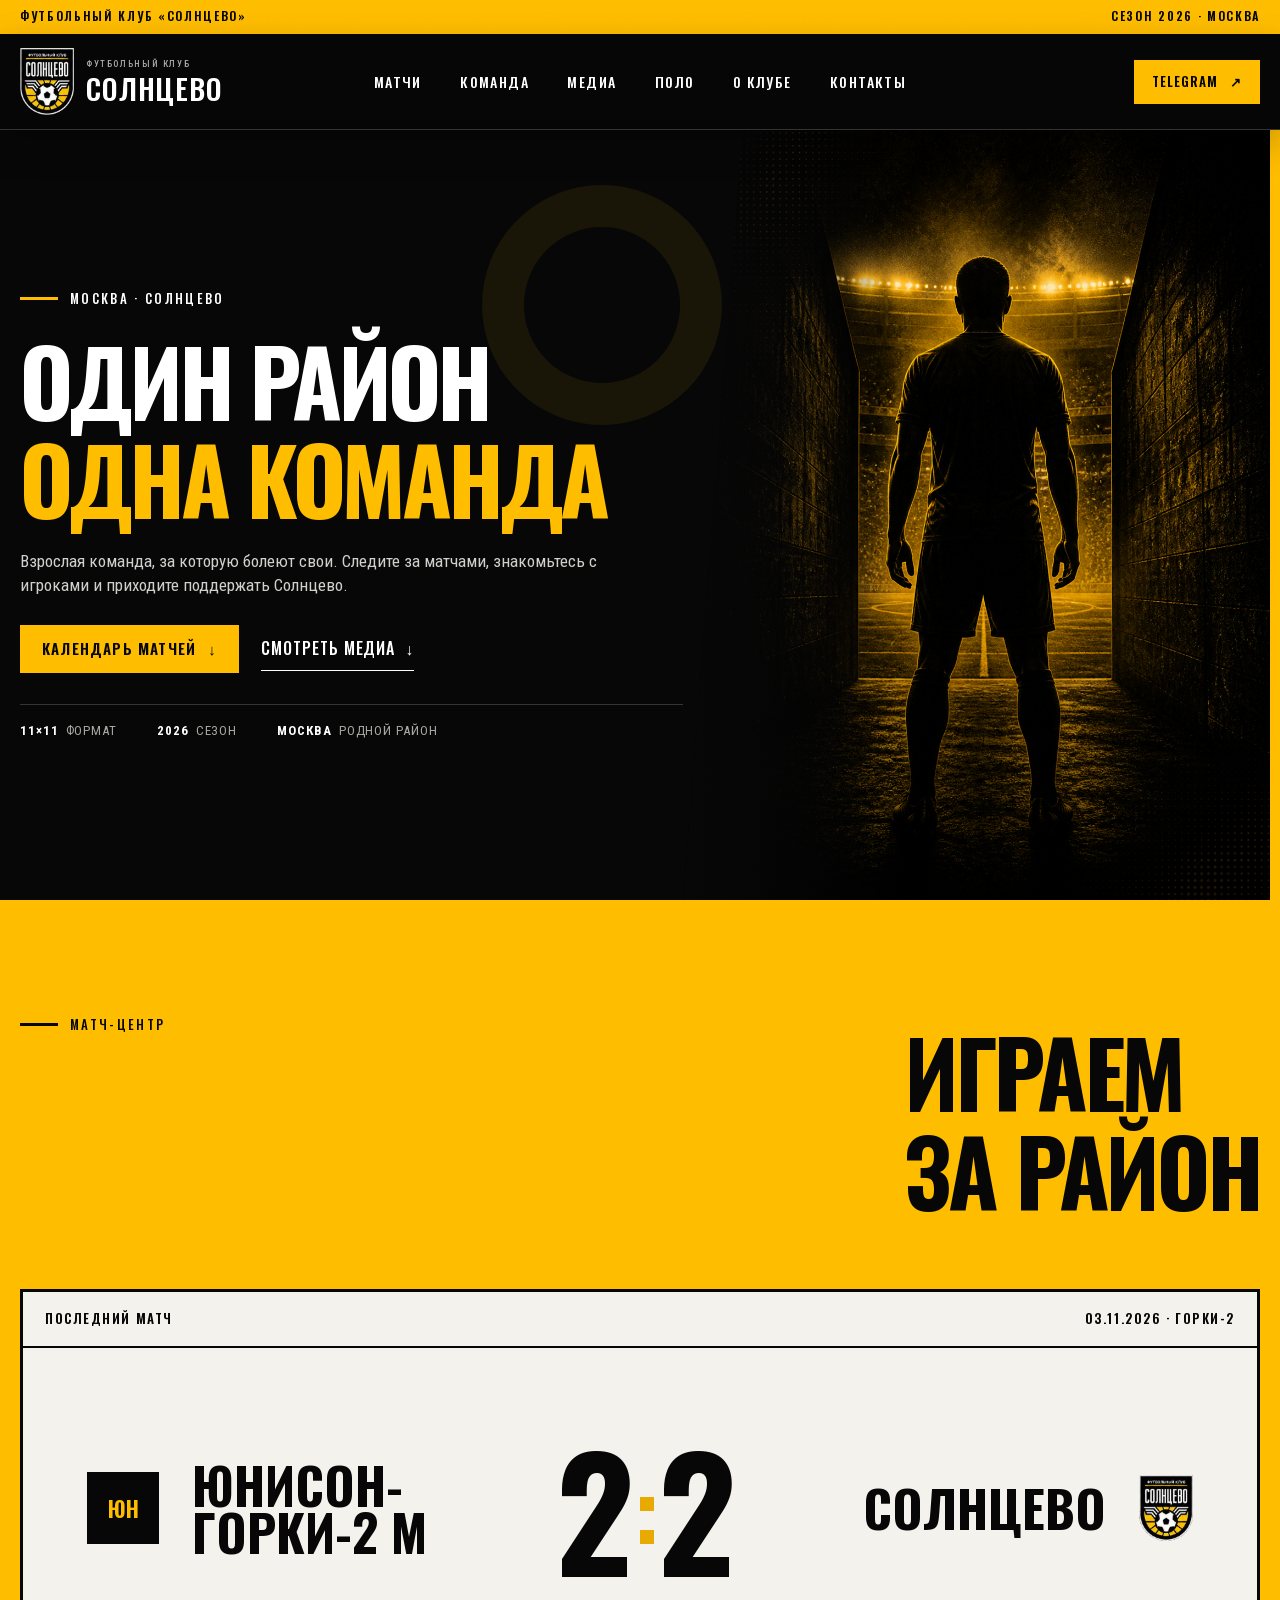
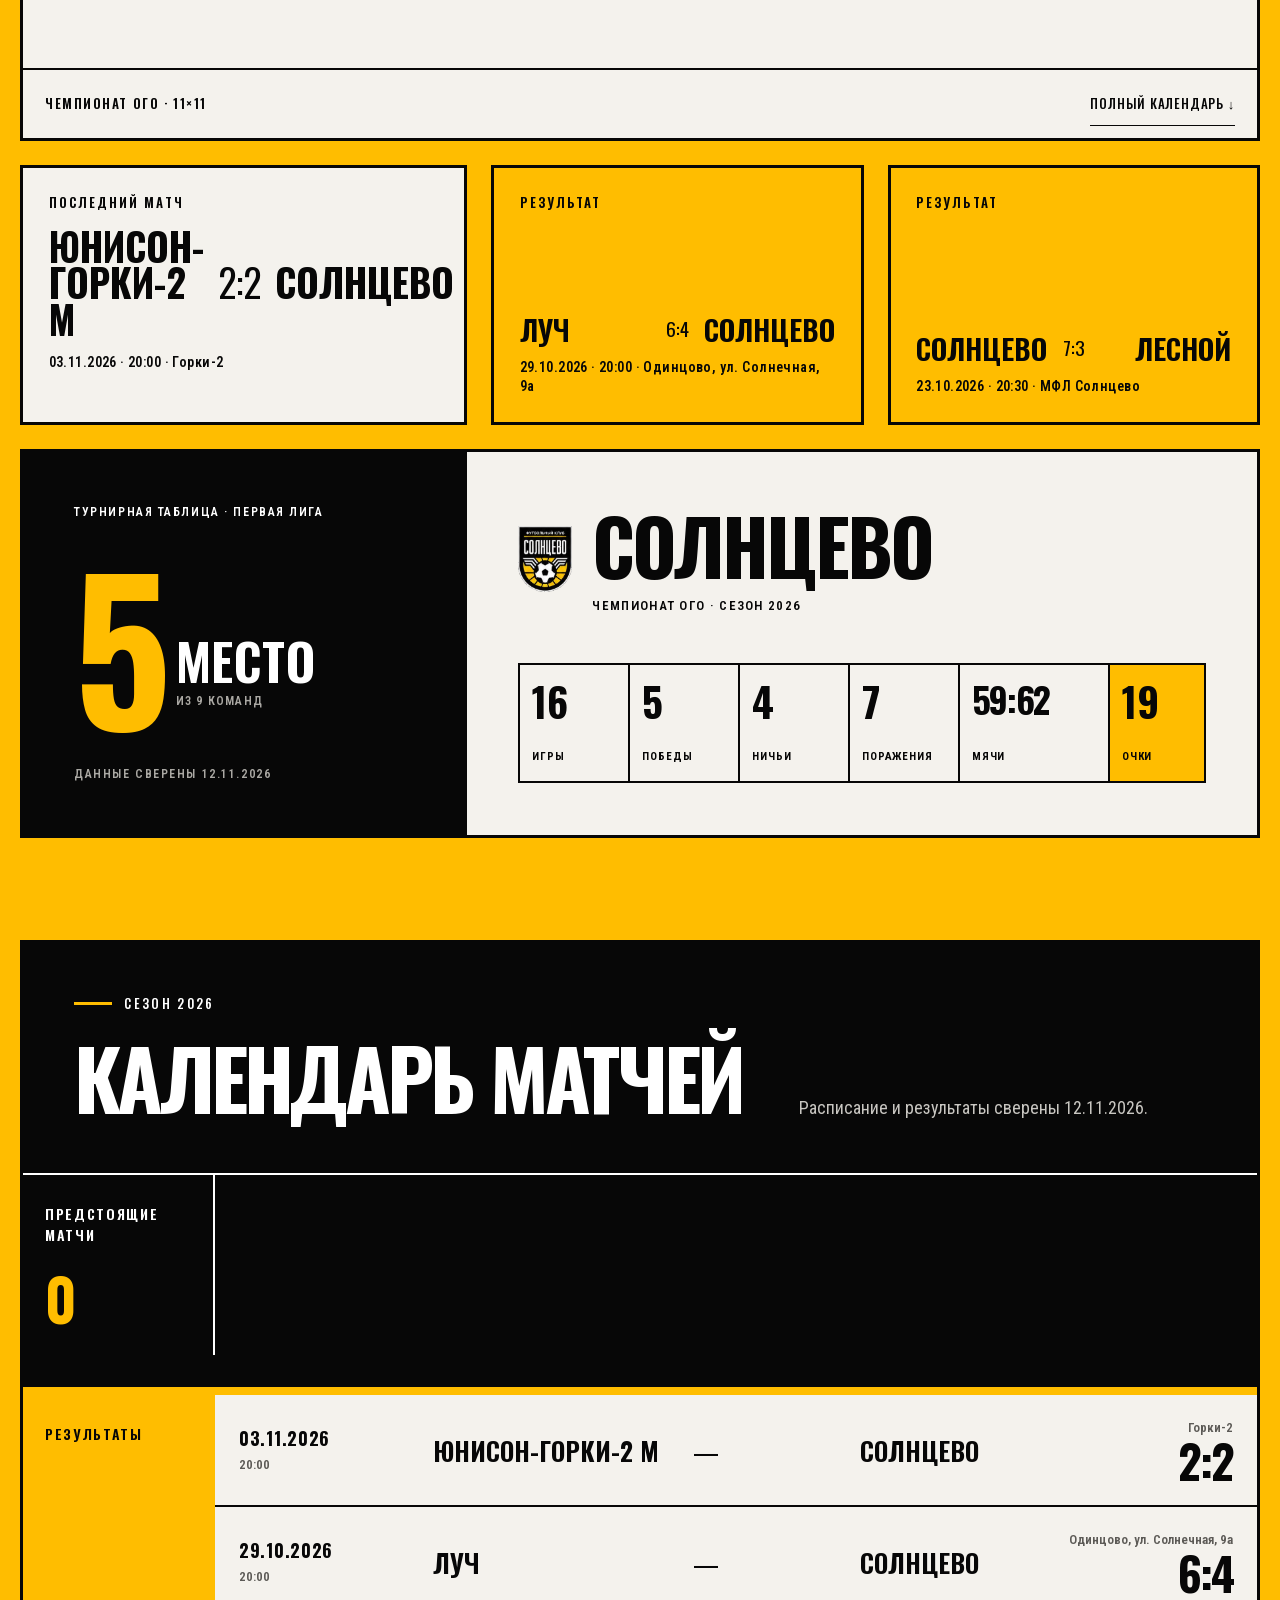
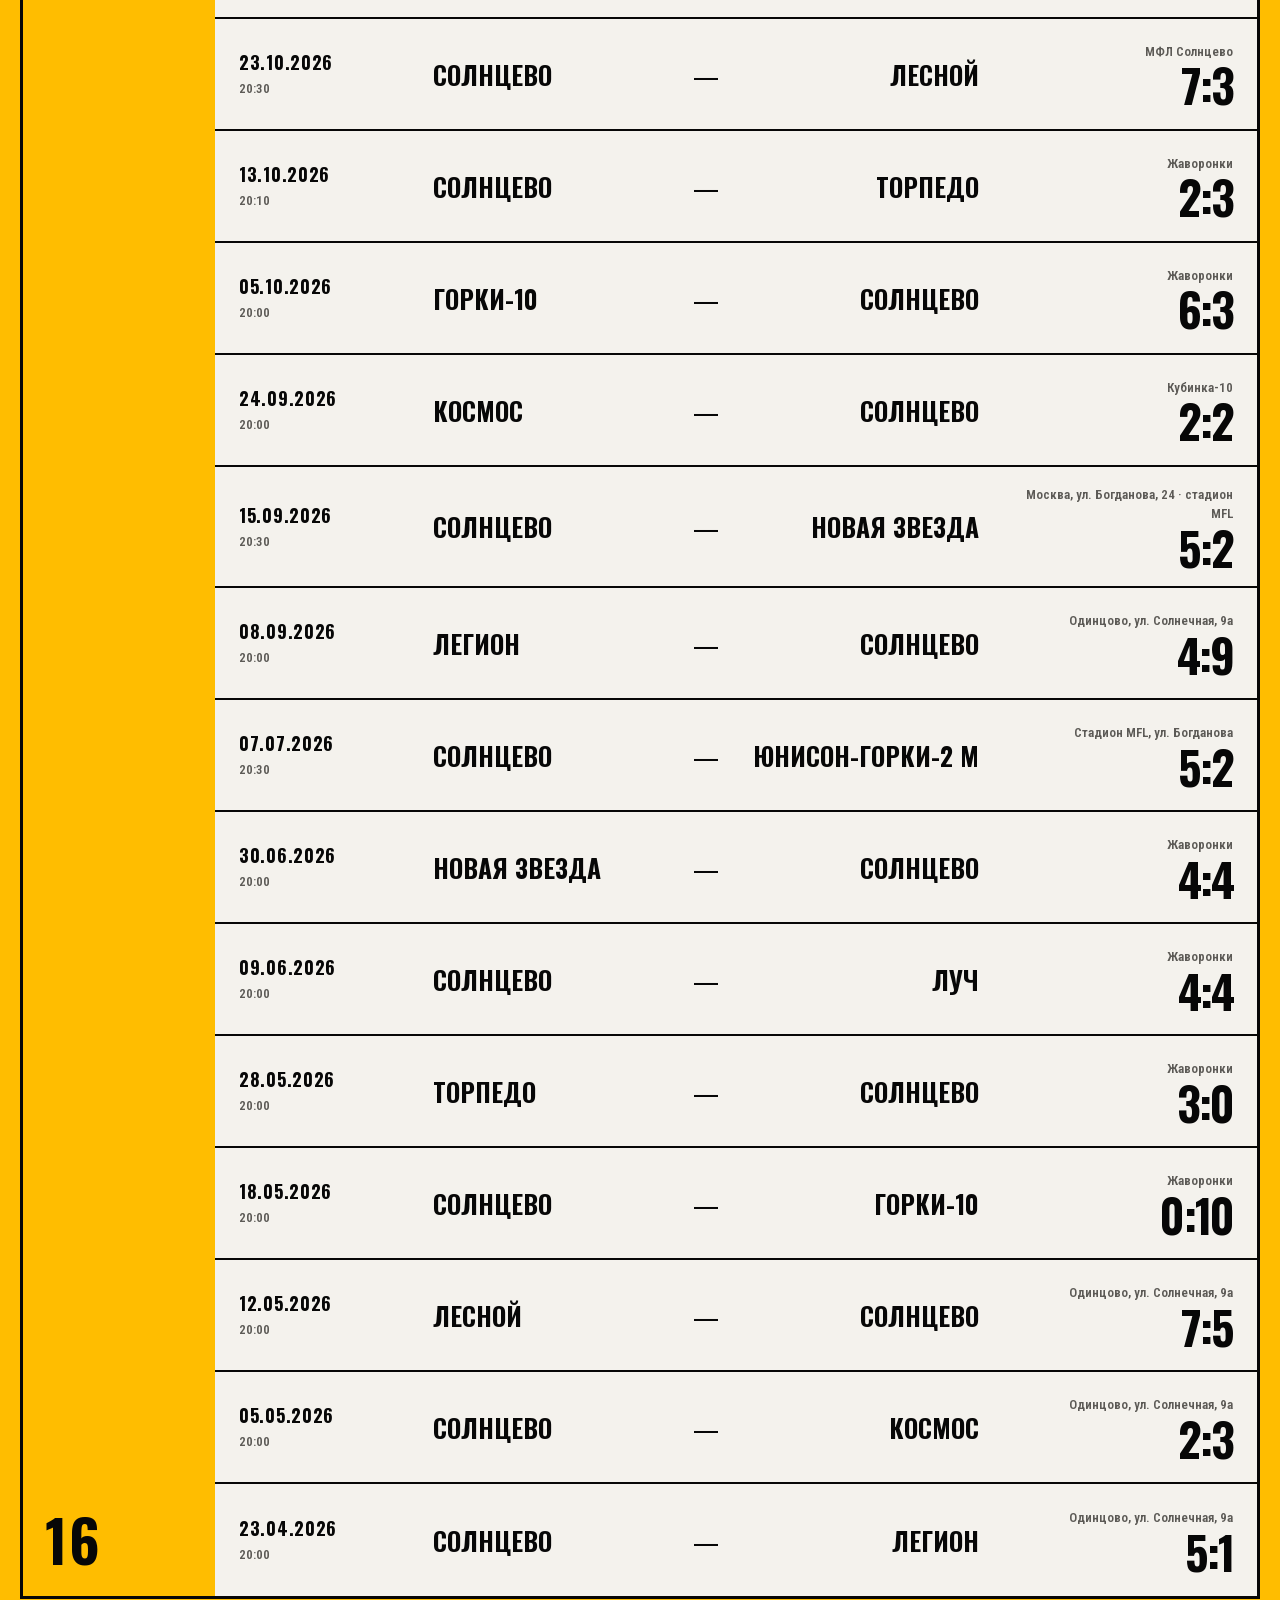
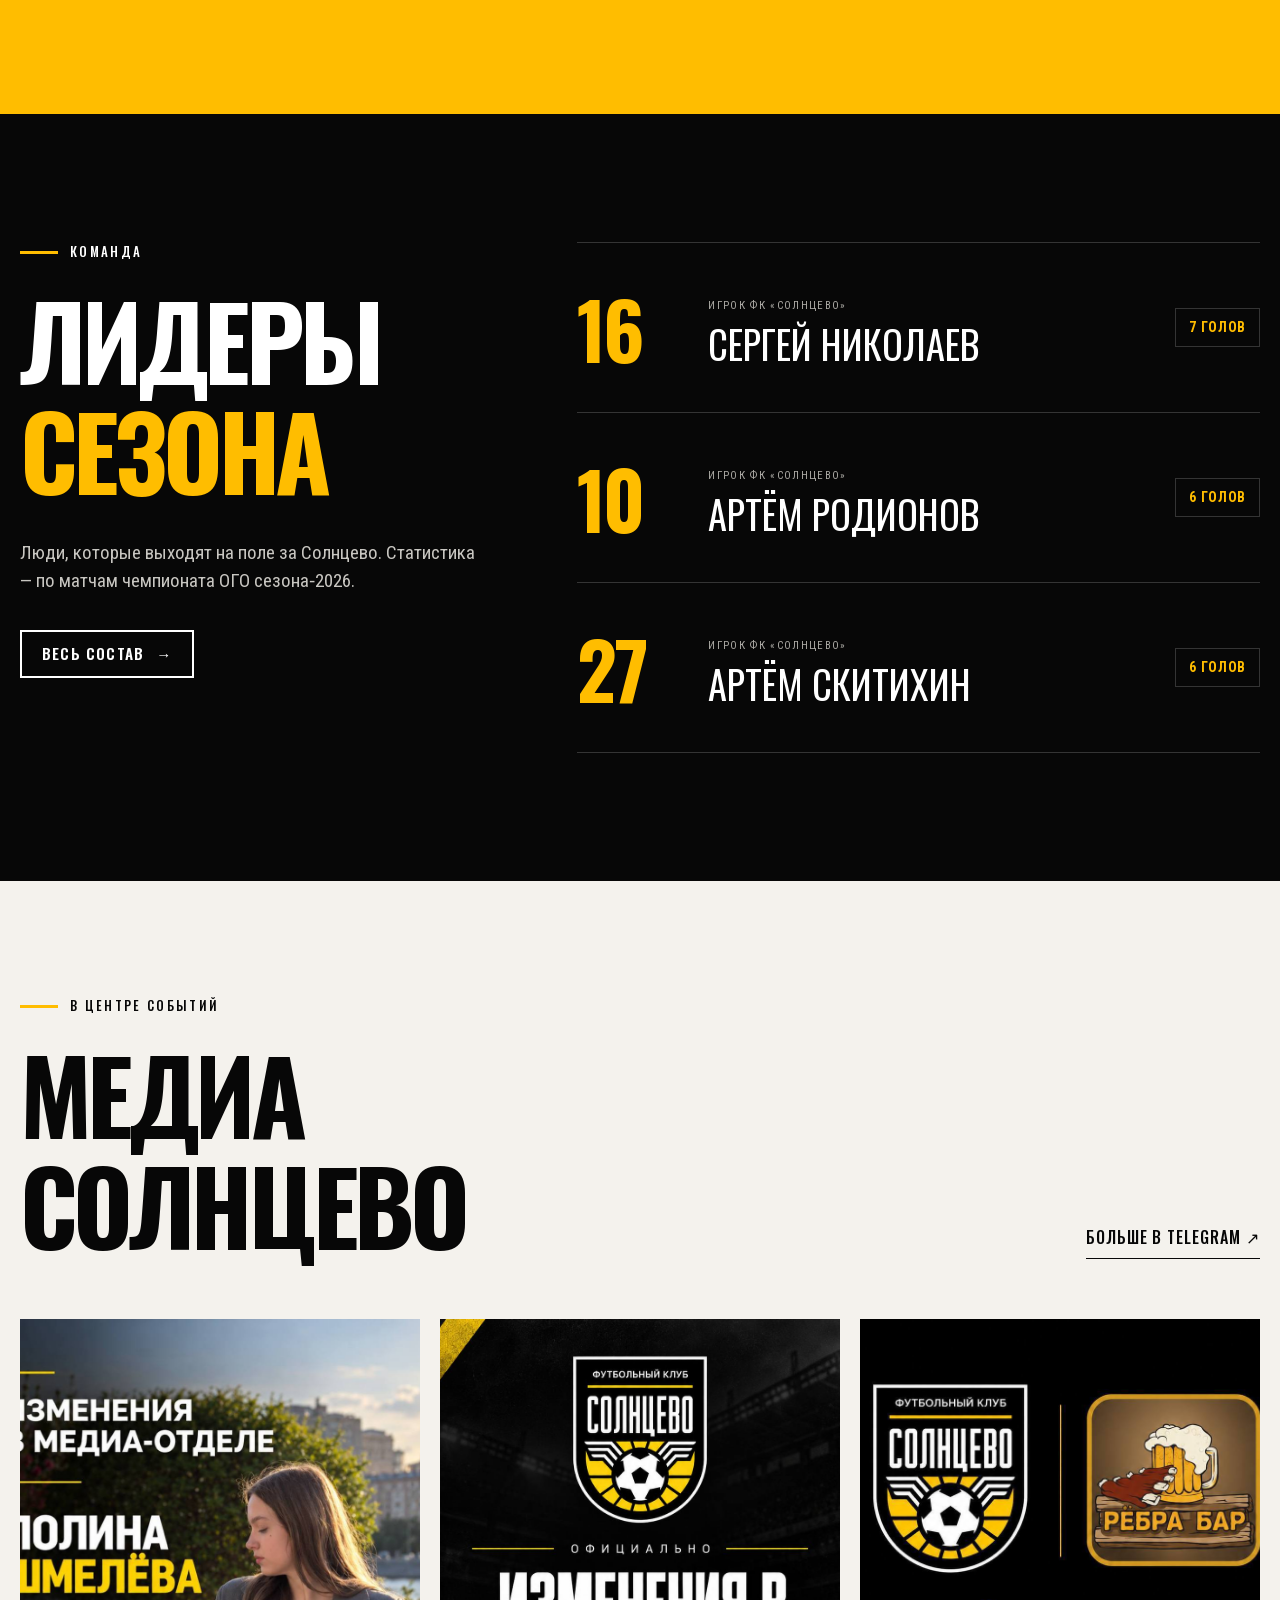
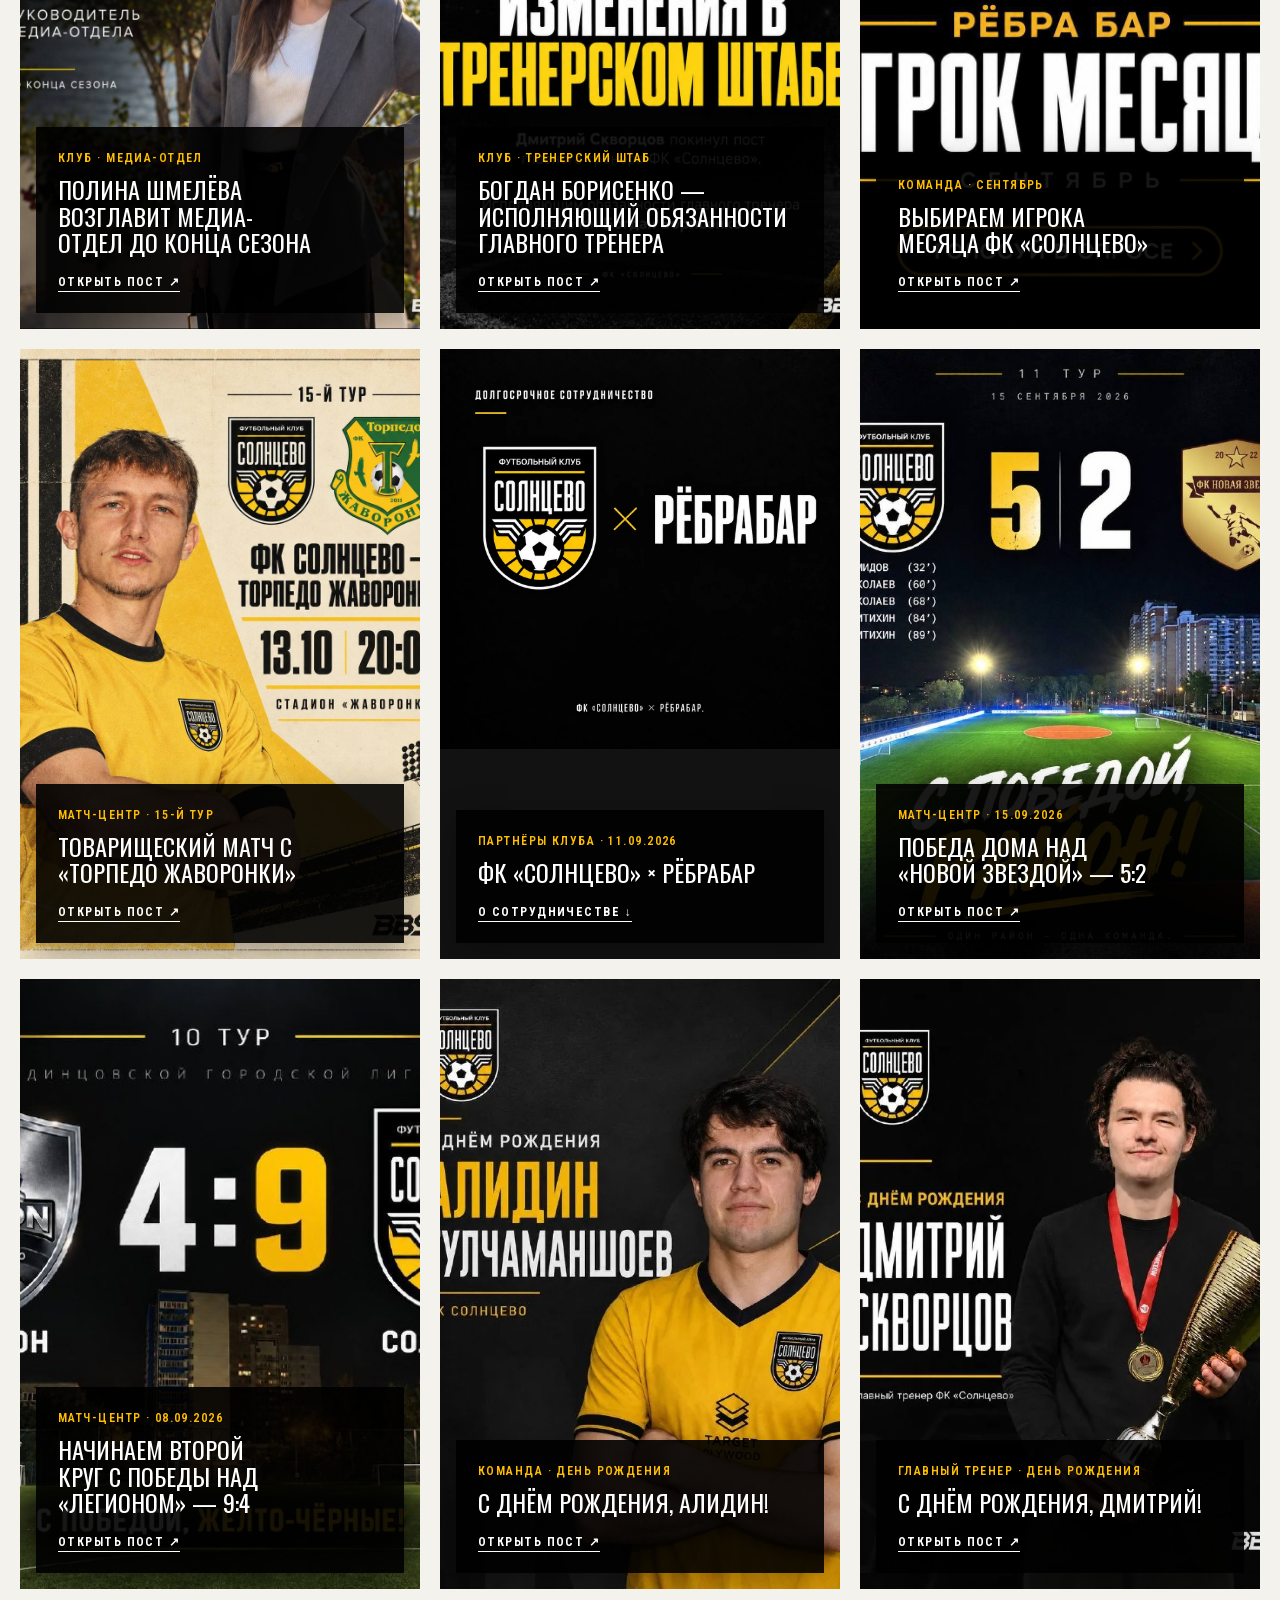
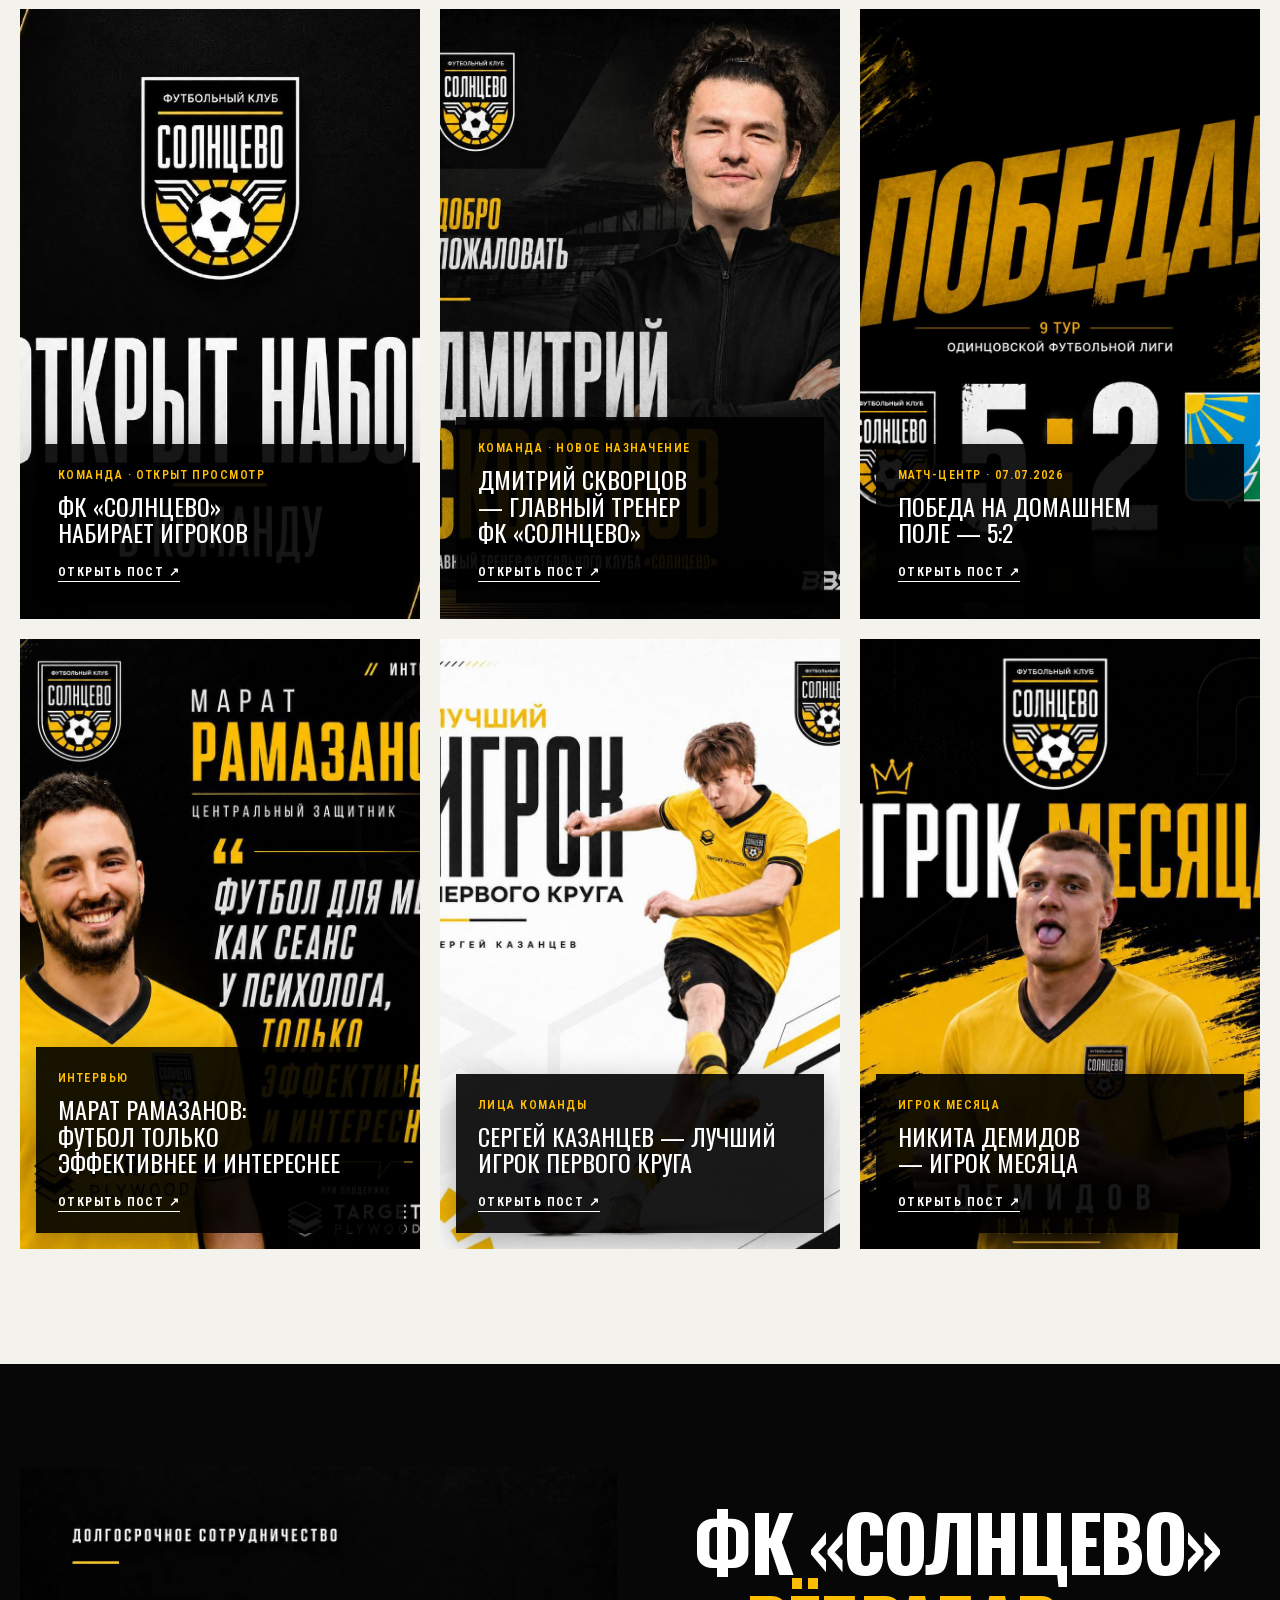
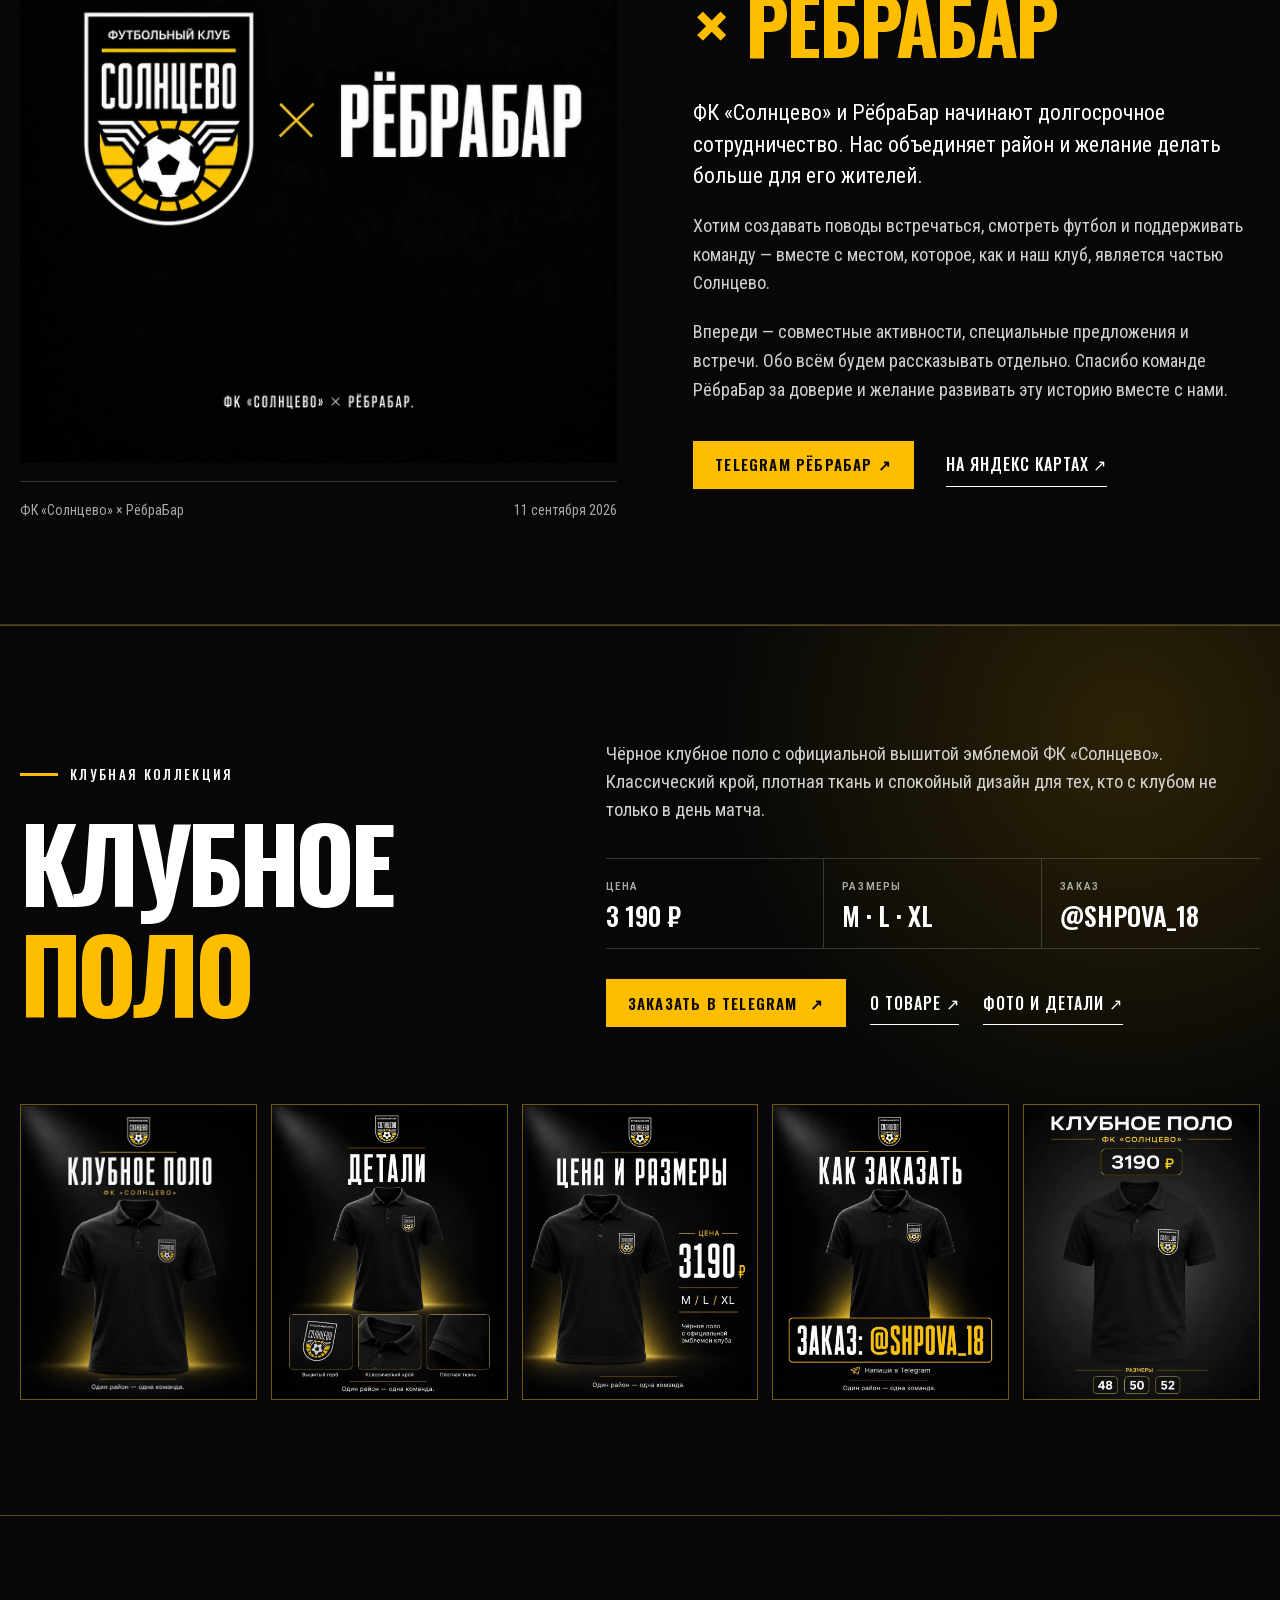
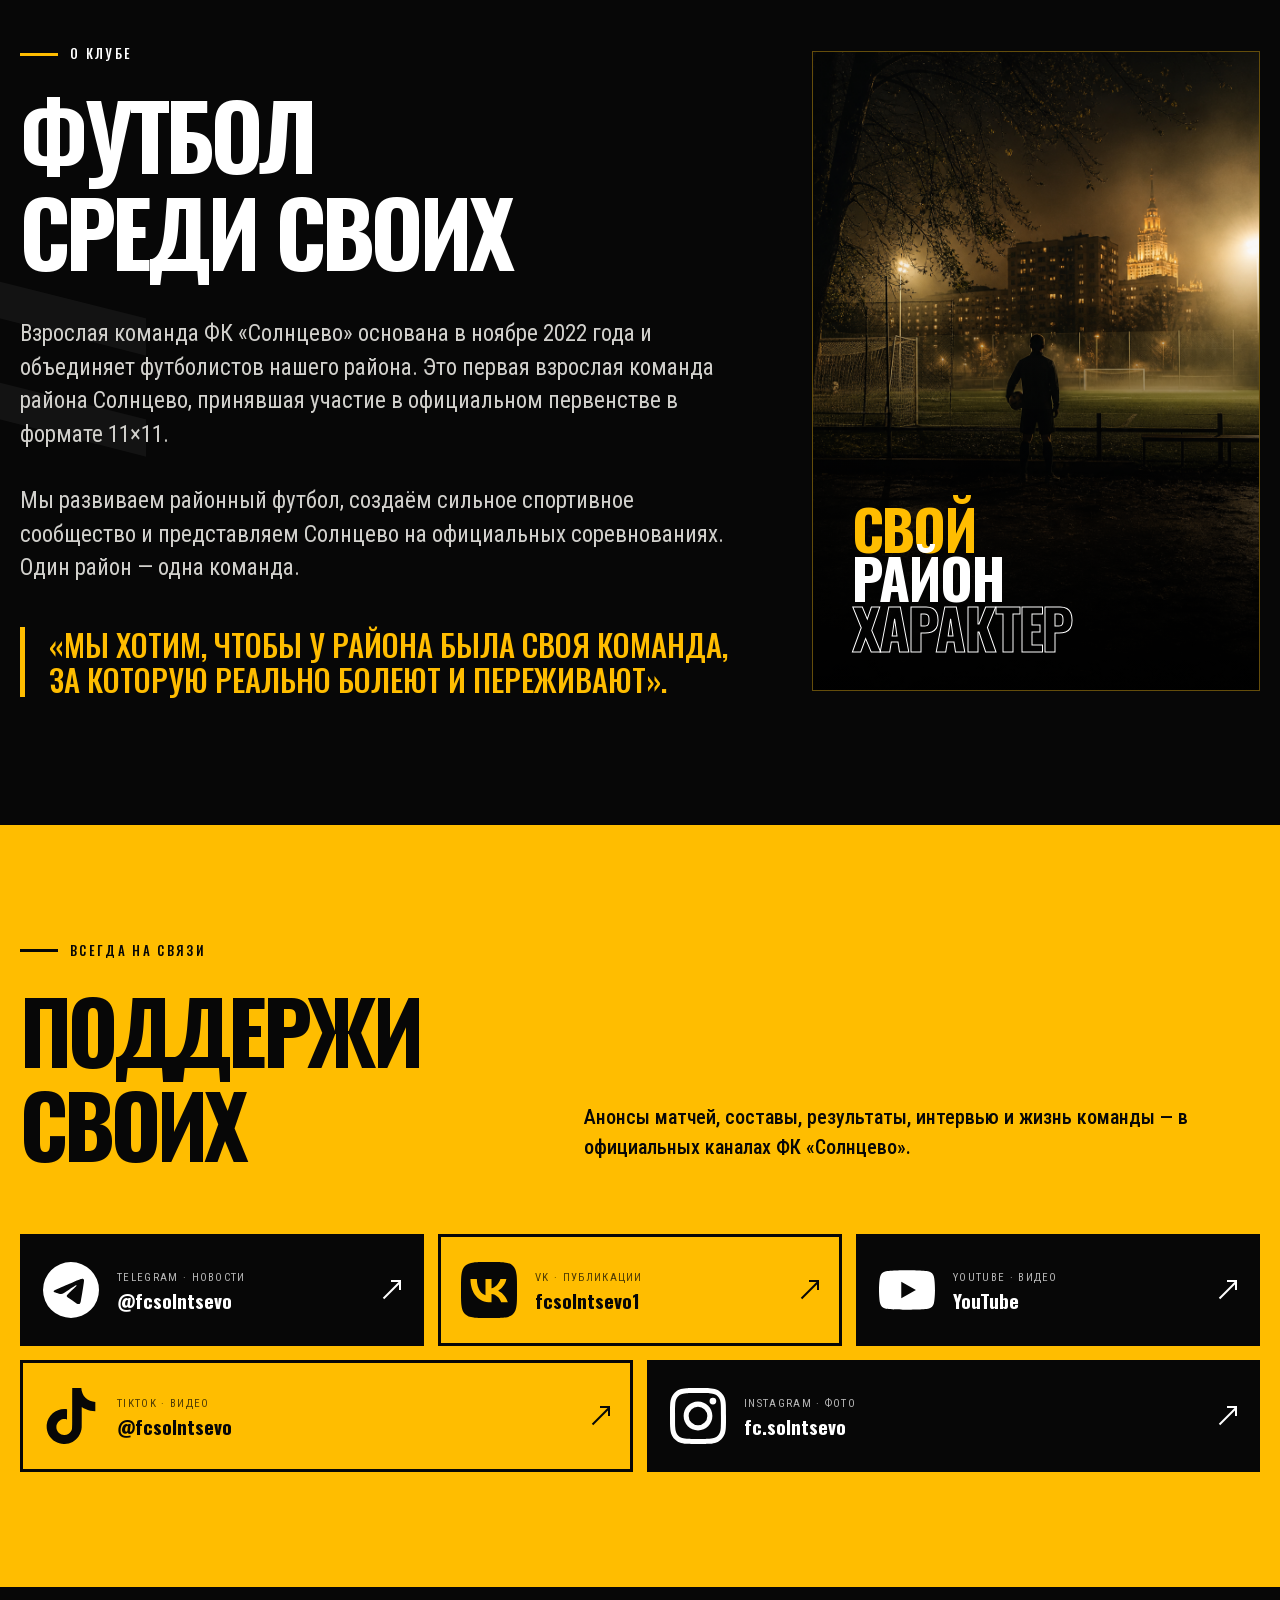
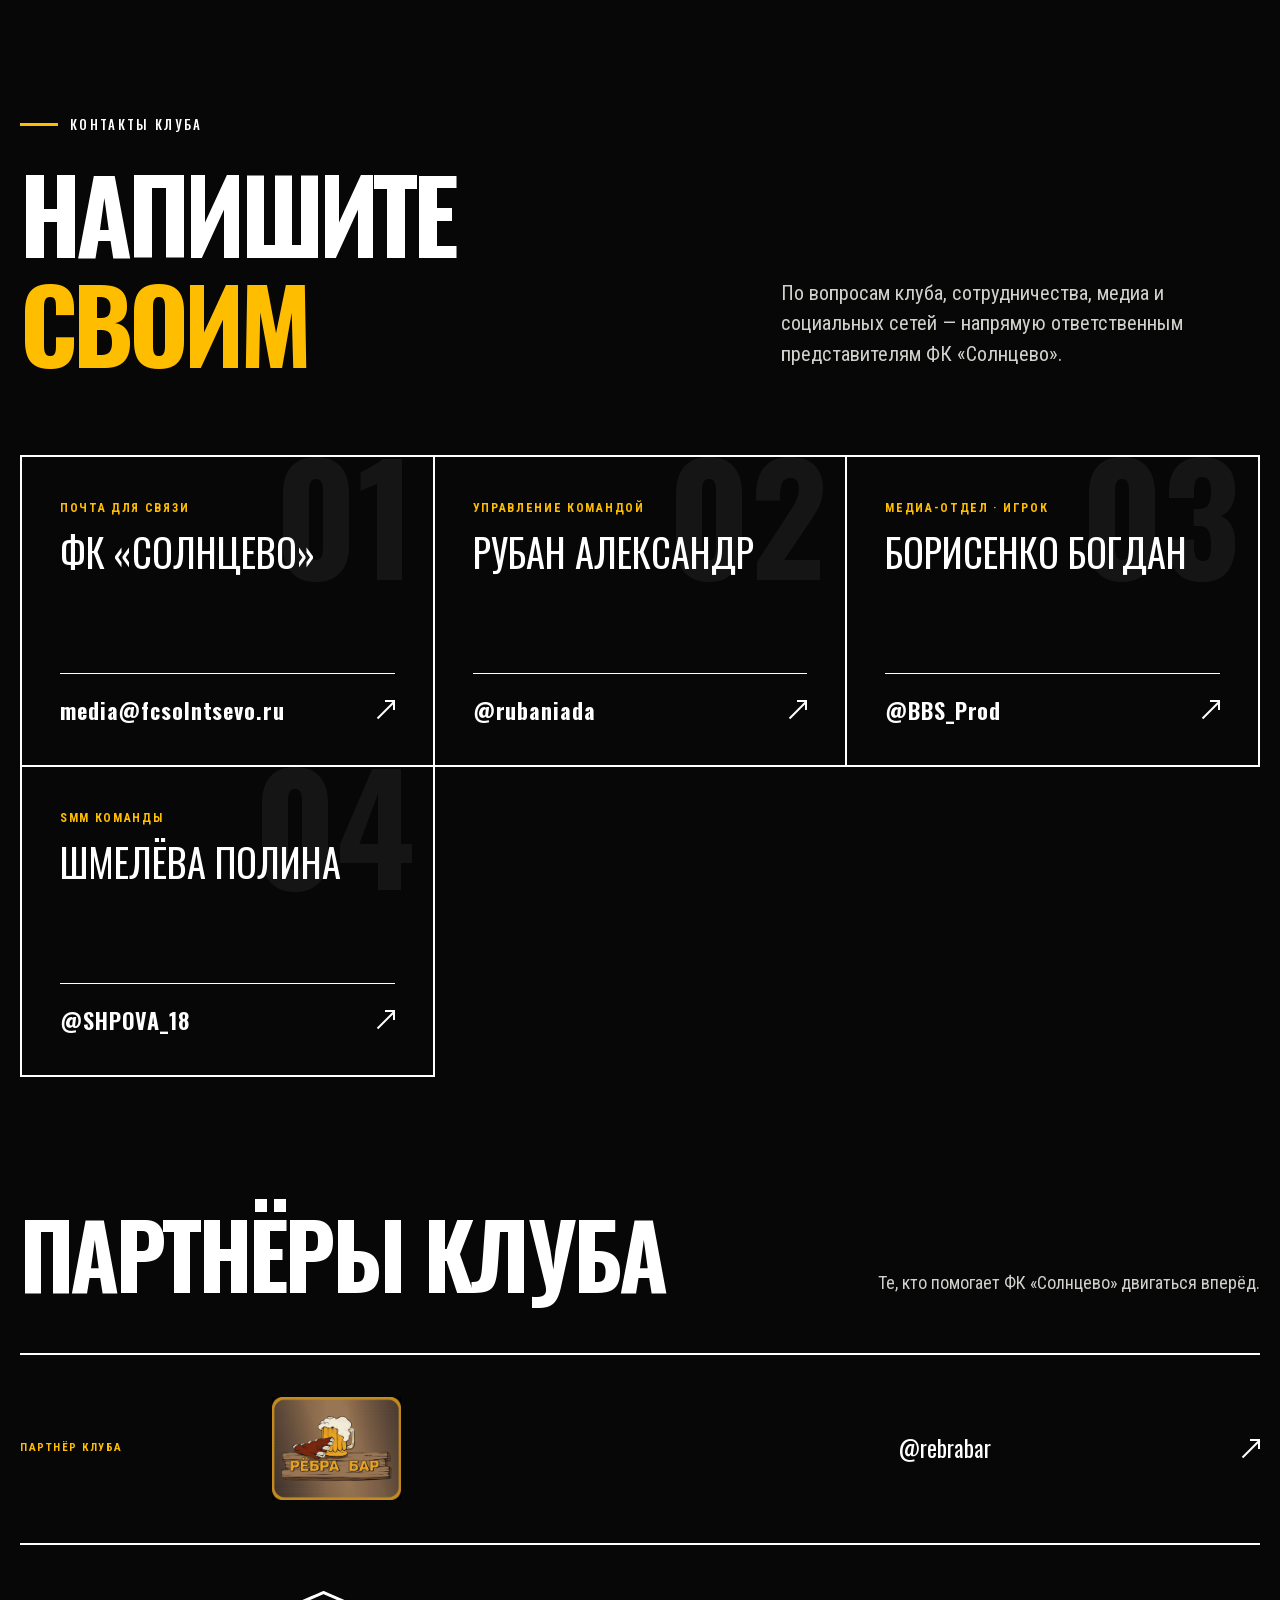
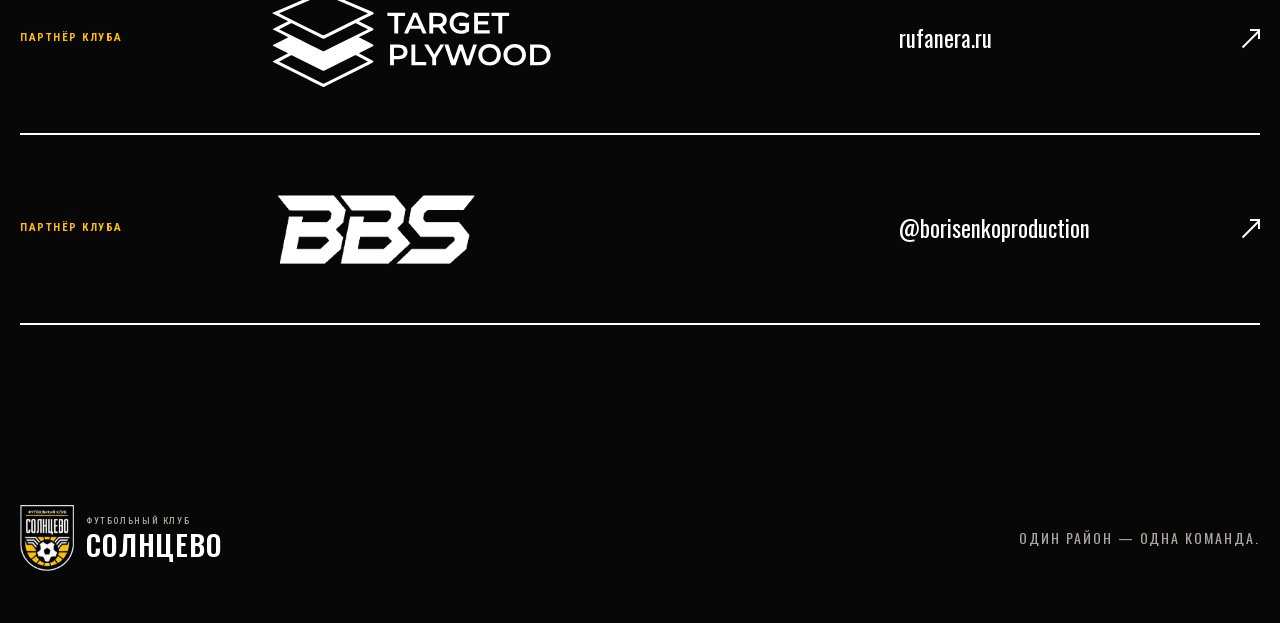
==== commit bc48097b: "Show completed matches instead of stale fixtures" ====
--- a/index.html
+++ b/index.html
@@ -526,4 +526,4 @@
 
 .__variable_roboto_condensed_0hc0aws { --font-body: 'Roboto Condensed', 'Roboto Condensed Fallback'; }
 </style>
-</head><body><main><a class="skip-link" href="#content">Перейти к содержанию</a><div class="topline"><span>Футбольный клуб «Солнцево»</span><span class="topline__season">Сезон 2026 · Москва</span></div><header class="site-header"><a class="brand" href="#top" aria-label="ФК Солнцево — на главную"><span class="crest crest--compact" aria-hidden="true"><img src="/media/crest.png" alt=""/></span><span class="brand__name"><small>Футбольный клуб</small>Солнцево</span></a><nav class="desktop-nav" aria-label="Основная навигация"><a href="#matches">Матчи</a><a href="#team">Команда</a><a href="#media">Медиа</a><a href="#merch">Поло</a><a href="#club">О клубе</a><a href="#contacts">Контакты</a></nav><a href="https://t.me/fcsolntsevo" target="_blank" rel="noreferrer" class="button button--small">Telegram <span aria-hidden="true">↗</span></a><details class="mobile-nav"><summary aria-label="Открыть меню"><span class="mobile-nav__burger" aria-hidden="true"><i></i><i></i><i></i></span><span>Меню</span></summary><nav aria-label="Мобильная навигация"><a href="#matches">Матчи</a><a href="#team">Команда</a><a href="#media">Медиа</a><a href="#merch">Поло</a><a href="#club">О клубе</a><a href="#contacts">Контакты</a></nav></details></header><div id="content"><section class="hero" id="top"><div class="hero__copy"><p class="eyebrow"><span></span> Москва · Солнцево</p><h1>Один район<strong>Одна команда</strong></h1><p class="hero__lead">Взрослая команда, за которую болеют свои. Следите за матчами, знакомьтесь с игроками и приходите поддержать Солнцево.</p><div class="hero__actions"><a href="#calendar" class="button">Календарь матчей <span aria-hidden="true">↓</span></a><a class="text-link" href="#media">Смотреть медиа <span aria-hidden="true">↓</span></a></div><div class="hero__meta" aria-label="Информация о сезоне"><span><b>11×11</b> формат</span><span><b>2026</b> сезон</span><span><b>Москва</b> родной район</span></div></div><div class="hero__visual"><img src="/media/hero-silhouette.png" alt="Абстрактный силуэт футболиста в тоннеле перед выходом на поле" fetchPriority="high"/></div></section><section class="match-zone" id="matches" aria-labelledby="matches-title"><div class="section-heading section-heading--dark"><p class="eyebrow"><span></span> Матч-центр</p><h2 id="matches-title">Играем<br/>за район</h2></div><div class="scoreboard"><div class="scoreboard__top"><span>Последний матч</span><span>03.11.2026<!-- --> · <!-- -->Горки-2</span></div><div class="scoreboard__teams"><div class="scoreboard__team scoreboard__team--home"><span class="opponent-mark" aria-hidden="true">ЮН</span><b>Юнисон-Горки-2 м</b></div><strong class="scoreboard__score" aria-label="Счёт 2:2"><span>2</span><i>:</i><span>2</span></strong><div class="scoreboard__team scoreboard__team--away"><span class="crest crest--compact" aria-hidden="true"><img src="/media/crest.png" alt=""/></span><b>Солнцево</b></div></div><div class="scoreboard__bottom"><span>Чемпионат ОГО · 11×11</span><a href="#calendar" class="text-link text-link--dark">Полный календарь ↓</a></div></div><div class="fixtures" aria-label="Ближайшие соперники"><article class="fixture fixture--featured"><p>Ближайший матч</p><div class="fixture__teams"><b>Луч</b><span>—</span><b>Солнцево</b></div><small>29.10.2026<!-- --> · 20:00<!-- --> · <!-- -->Одинцово, ул. Солнечная, 9а</small><a href="https://t.me/fcsolntsevo" target="_blank" rel="noreferrer" class="button button--black">Не пропустить анонс ↗</a></article><article class="fixture"><p>В гостях</p><div class="fixture__teams fixture__teams--small"><b>Юнисон-Горки-2 м</b><span>—</span><b>Солнцево</b></div><small>03.11.2026<!-- --> · 20:00<!-- --> · <!-- -->Горки-2</small></article></div><section class="standing-card" aria-labelledby="standing-title"><div class="standing-card__rank"><p>Турнирная таблица · Первая лига</p><div><strong>5</strong><span>место<small>из <!-- -->9<!-- --> команд</small></span></div><small>Данные сверены <!-- -->12.11.2026</small></div><div class="standing-card__content"><div class="standing-card__heading"><span class="crest crest--compact" aria-hidden="true"><img src="/media/crest.png" alt=""/></span><div><h3 id="standing-title">Солнцево</h3><p>Чемпионат ОГО · сезон 2026</p></div></div><dl class="standing-card__stats"><div><dt>Игры</dt><dd>16</dd></div><div><dt>Победы</dt><dd>5</dd></div><div><dt>Ничьи</dt><dd>4</dd></div><div><dt>Поражения</dt><dd>7</dd></div><div><dt>Мячи</dt><dd>59<!-- -->:<!-- -->62</dd></div><div class="standing-card__points"><dt>Очки</dt><dd>19</dd></div></dl></div></section><section class="calendar" id="calendar" aria-labelledby="calendar-title"><div class="calendar__heading"><div><p class="eyebrow"><span></span> Сезон 2026</p><h3 id="calendar-title">Календарь матчей</h3></div><p>Расписание и результаты сверены <!-- -->12.11.2026<!-- -->.</p></div><div class="calendar__group"><div class="calendar__label"><span>Предстоящие матчи</span><b>2</b></div><div class="calendar__list"><article class="calendar-match"><div class="calendar-match__date"><b>29.10.2026</b><span>20:00</span></div><div class="calendar-match__teams"><b>Луч</b><span>—</span><b>Солнцево</b></div><div class="calendar-match__status"><span>Одинцово, ул. Солнечная, 9а</span><b>Скоро</b></div></article><article class="calendar-match"><div class="calendar-match__date"><b>03.11.2026</b><span>20:00</span></div><div class="calendar-match__teams"><b>Юнисон-Горки-2 м</b><span>—</span><b>Солнцево</b></div><div class="calendar-match__status"><span>Горки-2</span><b>Скоро</b></div></article></div></div><div class="calendar__group calendar__group--results"><div class="calendar__label"><span>Результаты</span><b>16</b></div><div class="calendar__list"><article class="calendar-match"><div class="calendar-match__date"><b>03.11.2026</b><span>20:00</span></div><div class="calendar-match__teams"><b>Юнисон-Горки-2 м</b><span>—</span><b>Солнцево</b></div><div class="calendar-match__status calendar-match__status--score"><span>Горки-2</span><b>2:2</b></div></article><article class="calendar-match"><div class="calendar-match__date"><b>29.10.2026</b><span>20:00</span></div><div class="calendar-match__teams"><b>Луч</b><span>—</span><b>Солнцево</b></div><div class="calendar-match__status calendar-match__status--score"><span>Одинцово, ул. Солнечная, 9а</span><b>6:4</b></div></article><article class="calendar-match"><div class="calendar-match__date"><b>23.10.2026</b><span>20:30</span></div><div class="calendar-match__teams"><b>Солнцево</b><span>—</span><b>Лесной</b></div><div class="calendar-match__status calendar-match__status--score"><span>МФЛ Солнцево</span><b>7:3</b></div></article><article class="calendar-match"><div class="calendar-match__date"><b>13.10.2026</b><span>20:10</span></div><div class="calendar-match__teams"><b>Солнцево</b><span>—</span><b>Торпедо</b></div><div class="calendar-match__status calendar-match__status--score"><span>Жаворонки</span><b>2:3</b></div></article><article class="calendar-match"><div class="calendar-match__date"><b>05.10.2026</b><span>20:00</span></div><div class="calendar-match__teams"><b>Горки-10</b><span>—</span><b>Солнцево</b></div><div class="calendar-match__status calendar-match__status--score"><span>Жаворонки</span><b>6:3</b></div></article><article class="calendar-match"><div class="calendar-match__date"><b>24.09.2026</b><span>20:00</span></div><div class="calendar-match__teams"><b>Космос</b><span>—</span><b>Солнцево</b></div><div class="calendar-match__status calendar-match__status--score"><span>Кубинка-10</span><b>2:2</b></div></article><article class="calendar-match"><div class="calendar-match__date"><b>15.09.2026</b><span>20:30</span></div><div class="calendar-match__teams"><b>Солнцево</b><span>—</span><b>Новая Звезда</b></div><div class="calendar-match__status calendar-match__status--score"><span>Москва, ул. Богданова, 24 · стадион MFL</span><b>5:2</b></div></article><article class="calendar-match"><div class="calendar-match__date"><b>08.09.2026</b><span>20:00</span></div><div class="calendar-match__teams"><b>Легион</b><span>—</span><b>Солнцево</b></div><div class="calendar-match__status calendar-match__status--score"><span>Одинцово, ул. Солнечная, 9а</span><b>4:9</b></div></article><article class="calendar-match"><div class="calendar-match__date"><b>07.07.2026</b><span>20:30</span></div><div class="calendar-match__teams"><b>Солнцево</b><span>—</span><b>Юнисон-Горки-2 м</b></div><div class="calendar-match__status calendar-match__status--score"><span>Стадион MFL, ул. Богданова</span><b>5:2</b></div></article><article class="calendar-match"><div class="calendar-match__date"><b>30.06.2026</b><span>20:00</span></div><div class="calendar-match__teams"><b>Новая звезда</b><span>—</span><b>Солнцево</b></div><div class="calendar-match__status calendar-match__status--score"><span>Жаворонки</span><b>4:4</b></div></article><article class="calendar-match"><div class="calendar-match__date"><b>09.06.2026</b><span>20:00</span></div><div class="calendar-match__teams"><b>Солнцево</b><span>—</span><b>Луч</b></div><div class="calendar-match__status calendar-match__status--score"><span>Жаворонки</span><b>4:4</b></div></article><article class="calendar-match"><div class="calendar-match__date"><b>28.05.2026</b><span>20:00</span></div><div class="calendar-match__teams"><b>Торпедо</b><span>—</span><b>Солнцево</b></div><div class="calendar-match__status calendar-match__status--score"><span>Жаворонки</span><b>3:0</b></div></article><article class="calendar-match"><div class="calendar-match__date"><b>18.05.2026</b><span>20:00</span></div><div class="calendar-match__teams"><b>Солнцево</b><span>—</span><b>Горки-10</b></div><div class="calendar-match__status calendar-match__status--score"><span>Жаворонки</span><b>0:10</b></div></article><article class="calendar-match"><div class="calendar-match__date"><b>12.05.2026</b><span>20:00</span></div><div class="calendar-match__teams"><b>Лесной</b><span>—</span><b>Солнцево</b></div><div class="calendar-match__status calendar-match__status--score"><span>Одинцово, ул. Солнечная, 9а</span><b>7:5</b></div></article><article class="calendar-match"><div class="calendar-match__date"><b>05.05.2026</b><span>20:00</span></div><div class="calendar-match__teams"><b>Солнцево</b><span>—</span><b>Космос</b></div><div class="calendar-match__status calendar-match__status--score"><span>Одинцово, ул. Солнечная, 9а</span><b>2:3</b></div></article><article class="calendar-match"><div class="calendar-match__date"><b>23.04.2026</b><span>20:00</span></div><div class="calendar-match__teams"><b>Солнцево</b><span>—</span><b>Легион</b></div><div class="calendar-match__status calendar-match__status--score"><span>Одинцово, ул. Солнечная, 9а</span><b>5:1</b></div></article></div></div></section></section><section class="team-section" id="team" aria-labelledby="team-title"><div class="team-section__intro"><p class="eyebrow"><span></span> Команда</p><h2 id="team-title">Лидеры<br/><em>сезона</em></h2><p>Люди, которые выходят на поле за Солнцево. Статистика — по матчам чемпионата ОГО сезона‑2026.</p><a href="/team" class="button button--outline">Весь состав <span aria-hidden="true">→</span></a></div><div class="leaders-list"><div class="leader"><span class="leader__number">16</span><div><small>Игрок ФК «Солнцево»</small><h3>Сергей Николаев</h3></div><strong>7<!-- --> <!-- -->голов</strong></div><div class="leader"><span class="leader__number">10</span><div><small>Игрок ФК «Солнцево»</small><h3>Артём Родионов</h3></div><strong>6<!-- --> <!-- -->голов</strong></div><div class="leader"><span class="leader__number">27</span><div><small>Игрок ФК «Солнцево»</small><h3>Артём Скитихин</h3></div><strong>6<!-- --> <!-- -->голов</strong></div></div></section><section class="media-section" id="media" aria-labelledby="media-title"><div class="section-heading section-heading--media"><div><p class="eyebrow"><span></span> В центре событий</p><h2 id="media-title">Медиа<br/>Солнцево</h2></div><a href="https://t.me/fcsolntsevo" target="_blank" rel="noreferrer" class="text-link">Больше в Telegram ↗</a></div><div class="media-grid"><a href="https://t.me/fcsolntsevo/846" target="_blank" rel="noreferrer" class="media-card"><img src="/media/media-team-update-2026.png" alt="Полина Шмелёва назначена руководителем медиа-отдела ФК Солнцево до конца сезона" loading="lazy"/><div class="media-card__overlay"><p>Клуб · медиа-отдел</p><h3>Полина Шмелёва возглавит медиа-отдел до конца сезона</h3><span class="media-card__link">Открыть пост ↗</span></div></a><a href="https://t.me/fcsolntsevo/844" target="_blank" rel="noreferrer" class="media-card"><img src="/media/coaching-change-2026.png" alt="Дмитрий Скворцов покидает пост главного тренера, обязанности до конца чемпионата исполняет Богдан Борисенко" loading="lazy"/><div class="media-card__overlay"><p>Клуб · тренерский штаб</p><h3>Богдан Борисенко — исполняющий обязанности главного тренера</h3><span class="media-card__link">Открыть пост ↗</span></div></a><a href="https://t.me/fcsolntsevo/851" target="_blank" rel="noreferrer" class="media-card"><img src="/media/player-september-2026.png" alt="Голосование за игрока сентября: Сергей Николаев, Никита Демидов, Илья Ефремов, Дмитрий Лукин и Сергей Казанцев" loading="lazy"/><div class="media-card__overlay"><p>Команда · сентябрь</p><h3>Выбираем игрока месяца ФК «Солнцево»</h3><span class="media-card__link">Открыть пост ↗</span></div></a><a href="https://t.me/fcsolntsevo/856" target="_blank" rel="noreferrer" class="media-card"><img src="/media/match-torpedo-2026.png" alt="Афиша матча ФК Солнцево — Торпедо Жаворонки, 13 октября в 20:00, стадион Жаворонки" loading="lazy"/><div class="media-card__overlay"><p>Матч-центр · 15-й тур</p><h3>Товарищеский матч с «Торпедо Жаворонки»</h3><span class="media-card__link">Открыть пост ↗</span></div></a><a href="#rebrabar" class="media-card media-card--partnership"><img src="/media/rebrabar-partnership.webp" alt="ФК Солнцево и РёбраБар — долгосрочное сотрудничество" loading="lazy"/><div class="media-card__overlay"><p>Партнёры клуба · 11.09.2026</p><h3>ФК «Солнцево» × РёбраБар</h3><span class="media-card__link">О сотрудничестве ↓</span></div></a><a href="https://t.me/fcsolntsevo/766" target="_blank" rel="noreferrer" class="media-card"><img src="/media/win-novaya-zvezda-september-2026.jpg" alt="Победа ФК Солнцево над Новой Звездой со счётом 5:2" loading="lazy"/><div class="media-card__overlay"><p>Матч-центр · 15.09.2026</p><h3>Победа дома над «Новой Звездой» — 5:2</h3><span class="media-card__link">Открыть пост ↗</span></div></a><a href="https://t.me/fcsolntsevo/745" target="_blank" rel="noreferrer" class="media-card"><img src="/media/win-legion-september-2026.jpg" alt="Выездная победа ФК Солнцево над Легионом со счётом 9:4" loading="lazy"/><div class="media-card__overlay"><p>Матч-центр · 08.09.2026</p><h3>Начинаем второй круг с победы над «Легионом» — 9:4</h3><span class="media-card__link">Открыть пост ↗</span></div></a><a href="https://t.me/fcsolntsevo/711" target="_blank" rel="noreferrer" class="media-card"><img src="/media/alidin-gulchamanshoev-birthday.webp" alt="Поздравление Алидина Гулчаманшоева с днём рождения" loading="lazy"/><div class="media-card__overlay"><p>Команда · день рождения</p><h3>С днём рождения, Алидин!</h3><span class="media-card__link">Открыть пост ↗</span></div></a><a href="https://t.me/fcsolntsevo/710" target="_blank" rel="noreferrer" class="media-card"><img src="/media/dmitry-skvortsov-birthday.webp" alt="Поздравление главного тренера Дмитрия Скворцова с днём рождения" loading="lazy"/><div class="media-card__overlay"><p>Главный тренер · день рождения</p><h3>С днём рождения, Дмитрий!</h3><span class="media-card__link">Открыть пост ↗</span></div></a><a href="https://t.me/fcsolntsevo/708" target="_blank" rel="noreferrer" class="media-card"><img src="/media/recruitment-2026.webp" alt="Объявление о наборе игроков в ФК Солнцево" loading="lazy"/><div class="media-card__overlay"><p>Команда · открыт просмотр</p><h3>ФК «Солнцево» набирает игроков</h3><span class="media-card__link">Открыть пост ↗</span></div></a><a href="https://t.me/fcsolntsevo/679" target="_blank" rel="noreferrer" class="media-card"><img src="/media/dmitry-skvortsov-head-coach.webp" alt="Дмитрий Скворцов, главный тренер футбольного клуба Солнцево" loading="lazy"/><div class="media-card__overlay"><p>Команда · новое назначение</p><h3>Дмитрий Скворцов — главный тренер ФК «Солнцево»</h3><span class="media-card__link">Открыть пост ↗</span></div></a><a href="https://t.me/fcsolntsevo/609" target="_blank" rel="noreferrer" class="media-card"><img src="/media/win-5-2.png" alt="Афиша победы ФК Солнцево со счётом 5:2" loading="lazy"/><div class="media-card__overlay"><p>Матч-центр · 07.07.2026</p><h3>Победа на домашнем поле — 5:2</h3><span class="media-card__link">Открыть пост ↗</span></div></a><a href="https://t.me/fcsolntsevo/641" target="_blank" rel="noreferrer" class="media-card"><img src="/media/marat-ramazanov.png" alt="Интервью с игроком ФК Солнцево Маратом Рамазановым" loading="lazy"/><div class="media-card__overlay"><p>Интервью</p><h3>Марат Рамазанов: футбол только эффективнее и интереснее</h3><span class="media-card__link">Открыть пост ↗</span></div></a><a href="https://t.me/fcsolntsevo/643" target="_blank" rel="noreferrer" class="media-card"><img src="/media/sergey-kazantsev.png" alt="Сергей Казанцев в форме ФК Солнцево" loading="lazy"/><div class="media-card__overlay"><p>Лица команды</p><h3>Сергей Казанцев — лучший игрок первого круга</h3><span class="media-card__link">Открыть пост ↗</span></div></a><a href="https://t.me/fcsolntsevo/598" target="_blank" rel="noreferrer" class="media-card"><img src="/media/nikita-demidov.png" alt="Никита Демидов — игрок месяца ФК Солнцево" loading="lazy"/><div class="media-card__overlay"><p>Игрок месяца</p><h3>Никита Демидов — игрок месяца</h3><span class="media-card__link">Открыть пост ↗</span></div></a></div></section><section class="partnership-section" id="rebrabar" aria-labelledby="partnership-title"><div class="partnership-section__inner"><figure class="partnership-section__art"><img src="/media/rebrabar-partnership.webp" alt="Герб ФК Солнцево и РёбраБар" width="1254" height="1254" loading="lazy"/><figcaption>ФК «Солнцево» × РёбраБар <time dateTime="2026-09-11">11 сентября 2026</time></figcaption></figure><div class="partnership-section__copy"><h2 id="partnership-title">ФК «Солнцево»<br/><em>× РёбраБар</em></h2><p class="partnership-section__lead">ФК «Солнцево» и РёбраБар начинают долгосрочное сотрудничество. Нас объединяет район и желание делать больше для его жителей.</p><p>Хотим создавать поводы встречаться, смотреть футбол и поддерживать команду — вместе с местом, которое, как и наш клуб, является частью Солнцево.</p><p>Впереди — совместные активности, специальные предложения и встречи. Обо всём будем рассказывать отдельно. Спасибо команде РёбраБар за доверие и желание развивать эту историю вместе с нами.</p><div class="partnership-section__actions"><a href="https://t.me/rebrabar" target="_blank" rel="noreferrer" class="button">Telegram РёбраБар ↗</a><a href="https://yandex.ru/maps/-/CDgS70zS" target="_blank" rel="noreferrer" class="text-link">На Яндекс Картах ↗</a></div></div></div></section><section class="merch-section" id="merch" aria-labelledby="merch-title"><div class="merch-section__intro"><div><p class="eyebrow"><span></span> Клубная коллекция</p><h2 id="merch-title">Клубное<br/><em>поло</em></h2></div><div class="merch-section__copy"><p>Чёрное клубное поло с официальной вышитой эмблемой ФК «Солнцево». Классический крой, плотная ткань и спокойный дизайн для тех, кто с клубом не только в день матча.</p><dl class="merch-facts"><div><dt>Цена</dt><dd>3 190 ₽</dd></div><div><dt>Размеры</dt><dd>M · L · XL</dd></div><div><dt>Заказ</dt><dd>@SHPOVA_18</dd></div></dl><div class="merch-section__actions"><a href="https://t.me/SHPOVA_18" target="_blank" rel="noreferrer" class="button">Заказать в Telegram <span aria-hidden="true">↗</span></a><a href="https://t.me/fcsolntsevo/706" target="_blank" rel="noreferrer" class="text-link">О товаре ↗</a><a href="https://t.me/fcsolntsevo/712" target="_blank" rel="noreferrer" class="text-link">Фото и детали ↗</a></div></div></div><div class="merch-gallery" aria-label="Клубное поло ФК Солнцево"><figure class="merch-gallery__hero"><img src="/media/polo-hero.webp" alt="Чёрное клубное поло ФК Солнцево" loading="lazy"/></figure><figure><img src="/media/polo-details.webp" alt="Вышитый герб, воротник и плотная ткань клубного поло" loading="lazy"/></figure><figure><img src="/media/polo-price.webp" alt="Цена клубного поло — 3190 рублей" loading="lazy"/></figure><figure><img src="/media/polo-order.webp" alt="Информация о заказе клубного поло в Telegram" loading="lazy"/></figure><figure><img src="/media/polo-sizes.webp" alt="Клубное поло в размерах M, L и XL" loading="lazy"/></figure></div></section><section class="club-section" id="club" aria-labelledby="club-title"><div class="club-section__number" aria-hidden="true">77</div><div class="club-section__copy"><p class="eyebrow"><span></span> О клубе</p><h2 id="club-title">Футбол<br/>среди своих</h2><p class="club-section__lead">Взрослая команда ФК «Солнцево» основана в ноябре 2022 года и объединяет футболистов нашего района. Это первая взрослая команда района Солнцево, принявшая участие в официальном первенстве в формате 11×11.<br/><br/>Мы развиваем районный футбол, создаём сильное спортивное сообщество и представляем Солнцево на официальных соревнованиях. Один район — одна команда.</p><blockquote>«Мы хотим, чтобы у района была своя команда, за которую реально болеют и переживают».</blockquote></div><div class="club-section__motto" aria-label="Клубные ценности"><img src="/media/club-neighborhood-field.png" alt="Ночное районное футбольное поле в свете прожекторов" loading="lazy"/><span>Свой</span><span>Район</span><span>Характер</span></div></section><section class="social-section" aria-labelledby="social-title"><div><p class="eyebrow"><span></span> Всегда на связи</p><h2 id="social-title">Поддержи<br/>своих</h2></div><p class="social-section__text">Анонсы матчей, составы, результаты, интервью и жизнь команды — в официальных каналах ФК «Солнцево».</p><div class="social-links"><a href="https://t.me/fcsolntsevo" target="_blank" rel="noreferrer" class="social-link"><span class="social-link__icon social-link__icon--telegram" aria-hidden="true"></span><div><small>Telegram · новости</small><b>@fcsolntsevo</b></div><span class="social-link__arrow" aria-hidden="true"></span></a><a href="https://vk.ru/fcsolntsevo1" target="_blank" rel="noreferrer" class="social-link social-link--light"><span class="social-link__icon social-link__icon--vk" aria-hidden="true"></span><div><small>VK · публикации</small><b>fcsolntsevo1</b></div><span class="social-link__arrow" aria-hidden="true"></span></a><a href="https://www.youtube.com/channel/UCNmoC4_jgL1lPzDcay_BHig" target="_blank" rel="noreferrer" class="social-link"><span class="social-link__icon social-link__icon--youtube" aria-hidden="true"></span><div><small>YouTube · видео</small><b>YouTube</b></div><span class="social-link__arrow" aria-hidden="true"></span></a><a href="https://www.tiktok.com/@fcsolntsevo" target="_blank" rel="noreferrer" class="social-link social-link--light"><span class="social-link__icon social-link__icon--tiktok" aria-hidden="true"></span><div><small>TikTok · видео</small><b>@fcsolntsevo</b></div><span class="social-link__arrow" aria-hidden="true"></span></a><a href="https://www.instagram.com/fc.solntsevo" target="_blank" rel="noreferrer" class="social-link"><span class="social-link__icon social-link__icon--instagram" aria-hidden="true"></span><div><small>Instagram · фото</small><b>fc.solntsevo</b></div><span class="social-link__arrow" aria-hidden="true"></span></a></div></section><section class="contacts-section" id="contacts" aria-labelledby="contacts-title"><div class="contacts-section__heading"><div><p class="eyebrow"><span></span> Контакты клуба</p><h2 id="contacts-title">Напишите<br/><em>своим</em></h2></div><p>По вопросам клуба, сотрудничества, медиа и социальных сетей — напрямую ответственным представителям ФК «Солнцево».</p></div><div class="contacts-grid"><a href="mailto:media@fcsolntsevo.ru" target="_blank" rel="noreferrer" class="contact-card"><span class="contact-card__number" aria-hidden="true">01</span><div><small>Почта для связи</small><h3>ФК «Солнцево»</h3></div><div class="contact-card__bottom"><b>media@fcsolntsevo.ru</b><span class="social-link__arrow" aria-hidden="true"></span></div></a><a href="https://t.me/rubaniada" target="_blank" rel="noreferrer" class="contact-card"><span class="contact-card__number" aria-hidden="true">02</span><div><small>Управление командой</small><h3>Рубан Александр</h3></div><div class="contact-card__bottom"><b>@rubaniada</b><span class="social-link__arrow" aria-hidden="true"></span></div></a><a href="https://t.me/BBS_Prod" target="_blank" rel="noreferrer" class="contact-card"><span class="contact-card__number" aria-hidden="true">03</span><div><small>Медиа-отдел · игрок</small><h3>Борисенко Богдан</h3></div><div class="contact-card__bottom"><b>@BBS_Prod</b><span class="social-link__arrow" aria-hidden="true"></span></div></a><a href="https://t.me/SHPOVA_18" target="_blank" rel="noreferrer" class="contact-card"><span class="contact-card__number" aria-hidden="true">04</span><div><small>SMM команды</small><h3>Шмелёва Полина</h3></div><div class="contact-card__bottom"><b>@SHPOVA_18</b><span class="social-link__arrow" aria-hidden="true"></span></div></a></div></section><section class="partners-section" aria-labelledby="partners-title"><div class="partners-section__heading"><h2 id="partners-title">Партнёры клуба</h2><p>Те, кто помогает ФК «Солнцево» двигаться вперёд.</p></div><div class="partners-list"><a href="https://t.me/rebrabar" target="_blank" rel="noreferrer" class="partner-link"><small>Партнёр клуба</small><span class="partner-link__brand"><img class="partner-link__logo partner-link__logo--rebrabar" src="/media/partners/rebrabar.png" alt="РёбраБар"/></span><span>@rebrabar</span><i class="social-link__arrow" aria-hidden="true"></i></a><a href="https://rufanera.ru" target="_blank" rel="noreferrer" class="partner-link"><small>Партнёр клуба</small><span class="partner-link__brand"><img class="partner-link__logo partner-link__logo--rufanera" src="/media/partners/rufanera.svg" alt="Rufanera"/></span><span>rufanera.ru</span><i class="social-link__arrow" aria-hidden="true"></i></a><a href="https://t.me/borisenkoproduction" target="_blank" rel="noreferrer" class="partner-link"><small>Партнёр клуба</small><span class="partner-link__brand"><img class="partner-link__logo partner-link__logo--bbs" src="/media/partners/bbs-production.png" alt="BBS Production"/></span><span>@borisenkoproduction</span><i class="social-link__arrow" aria-hidden="true"></i></a></div></section></div><footer class="site-footer"><a class="brand" href="#top" aria-label="ФК Солнцево — наверх"><span class="crest crest--compact" aria-hidden="true"><img src="/media/crest.png" alt=""/></span><span class="brand__name"><small>Футбольный клуб</small>Солнцево</span></a><p>Один район — одна команда.</p></footer></main></body></html>+</head><body><main><a class="skip-link" href="#content">Перейти к содержанию</a><div class="topline"><span>Футбольный клуб «Солнцево»</span><span class="topline__season">Сезон 2026 · Москва</span></div><header class="site-header"><a class="brand" href="#top" aria-label="ФК Солнцево — на главную"><span class="crest crest--compact" aria-hidden="true"><img src="/media/crest.png" alt=""/></span><span class="brand__name"><small>Футбольный клуб</small>Солнцево</span></a><nav class="desktop-nav" aria-label="Основная навигация"><a href="#matches">Матчи</a><a href="#team">Команда</a><a href="#media">Медиа</a><a href="#merch">Поло</a><a href="#club">О клубе</a><a href="#contacts">Контакты</a></nav><a href="https://t.me/fcsolntsevo" target="_blank" rel="noreferrer" class="button button--small">Telegram <span aria-hidden="true">↗</span></a><details class="mobile-nav"><summary aria-label="Открыть меню"><span class="mobile-nav__burger" aria-hidden="true"><i></i><i></i><i></i></span><span>Меню</span></summary><nav aria-label="Мобильная навигация"><a href="#matches">Матчи</a><a href="#team">Команда</a><a href="#media">Медиа</a><a href="#merch">Поло</a><a href="#club">О клубе</a><a href="#contacts">Контакты</a></nav></details></header><div id="content"><section class="hero" id="top"><div class="hero__copy"><p class="eyebrow"><span></span> Москва · Солнцево</p><h1>Один район<strong>Одна команда</strong></h1><p class="hero__lead">Взрослая команда, за которую болеют свои. Следите за матчами, знакомьтесь с игроками и приходите поддержать Солнцево.</p><div class="hero__actions"><a href="#calendar" class="button">Календарь матчей <span aria-hidden="true">↓</span></a><a class="text-link" href="#media">Смотреть медиа <span aria-hidden="true">↓</span></a></div><div class="hero__meta" aria-label="Информация о сезоне"><span><b>11×11</b> формат</span><span><b>2026</b> сезон</span><span><b>Москва</b> родной район</span></div></div><div class="hero__visual"><img src="/media/hero-silhouette.png" alt="Абстрактный силуэт футболиста в тоннеле перед выходом на поле" fetchPriority="high"/></div></section><section class="match-zone" id="matches" aria-labelledby="matches-title"><div class="section-heading section-heading--dark"><p class="eyebrow"><span></span> Матч-центр</p><h2 id="matches-title">Играем<br/>за район</h2></div><div class="scoreboard"><div class="scoreboard__top"><span>Последний матч</span><span>03.11.2026<!-- --> · <!-- -->Горки-2</span></div><div class="scoreboard__teams"><div class="scoreboard__team scoreboard__team--home"><span class="opponent-mark" aria-hidden="true">ЮН</span><b>Юнисон-Горки-2 м</b></div><strong class="scoreboard__score" aria-label="Счёт 2:2"><span>2</span><i>:</i><span>2</span></strong><div class="scoreboard__team scoreboard__team--away"><span class="crest crest--compact" aria-hidden="true"><img src="/media/crest.png" alt=""/></span><b>Солнцево</b></div></div><div class="scoreboard__bottom"><span>Чемпионат ОГО · 11×11</span><a href="#calendar" class="text-link text-link--dark">Полный календарь ↓</a></div></div><div class="fixtures" aria-label="Последние результаты"><article class="fixture fixture--featured"><p>Последний матч</p><div class="fixture__teams"><b>Юнисон-Горки-2 м</b><span>2:2</span><b>Солнцево</b></div><small>03.11.2026<!-- --> · 20:00<!-- --> · <!-- -->Горки-2</small></article><article class="fixture"><p>Результат</p><div class="fixture__teams fixture__teams--small"><b>Луч</b><span>6:4</span><b>Солнцево</b></div><small>29.10.2026<!-- --> · 20:00<!-- --> · <!-- -->Одинцово, ул. Солнечная, 9а</small></article><article class="fixture"><p>Результат</p><div class="fixture__teams fixture__teams--small"><b>Солнцево</b><span>7:3</span><b>Лесной</b></div><small>23.10.2026<!-- --> · 20:30<!-- --> · <!-- -->МФЛ Солнцево</small></article></div><section class="standing-card" aria-labelledby="standing-title"><div class="standing-card__rank"><p>Турнирная таблица · Первая лига</p><div><strong>5</strong><span>место<small>из <!-- -->9<!-- --> команд</small></span></div><small>Данные сверены <!-- -->12.11.2026</small></div><div class="standing-card__content"><div class="standing-card__heading"><span class="crest crest--compact" aria-hidden="true"><img src="/media/crest.png" alt=""/></span><div><h3 id="standing-title">Солнцево</h3><p>Чемпионат ОГО · сезон 2026</p></div></div><dl class="standing-card__stats"><div><dt>Игры</dt><dd>16</dd></div><div><dt>Победы</dt><dd>5</dd></div><div><dt>Ничьи</dt><dd>4</dd></div><div><dt>Поражения</dt><dd>7</dd></div><div><dt>Мячи</dt><dd>59<!-- -->:<!-- -->62</dd></div><div class="standing-card__points"><dt>Очки</dt><dd>19</dd></div></dl></div></section><section class="calendar" id="calendar" aria-labelledby="calendar-title"><div class="calendar__heading"><div><p class="eyebrow"><span></span> Сезон 2026</p><h3 id="calendar-title">Календарь матчей</h3></div><p>Расписание и результаты сверены <!-- -->12.11.2026<!-- -->.</p></div><div class="calendar__group"><div class="calendar__label"><span>Предстоящие матчи</span><b>0</b></div><div class="calendar__list"></div></div><div class="calendar__group calendar__group--results"><div class="calendar__label"><span>Результаты</span><b>16</b></div><div class="calendar__list"><article class="calendar-match"><div class="calendar-match__date"><b>03.11.2026</b><span>20:00</span></div><div class="calendar-match__teams"><b>Юнисон-Горки-2 м</b><span>—</span><b>Солнцево</b></div><div class="calendar-match__status calendar-match__status--score"><span>Горки-2</span><b>2:2</b></div></article><article class="calendar-match"><div class="calendar-match__date"><b>29.10.2026</b><span>20:00</span></div><div class="calendar-match__teams"><b>Луч</b><span>—</span><b>Солнцево</b></div><div class="calendar-match__status calendar-match__status--score"><span>Одинцово, ул. Солнечная, 9а</span><b>6:4</b></div></article><article class="calendar-match"><div class="calendar-match__date"><b>23.10.2026</b><span>20:30</span></div><div class="calendar-match__teams"><b>Солнцево</b><span>—</span><b>Лесной</b></div><div class="calendar-match__status calendar-match__status--score"><span>МФЛ Солнцево</span><b>7:3</b></div></article><article class="calendar-match"><div class="calendar-match__date"><b>13.10.2026</b><span>20:10</span></div><div class="calendar-match__teams"><b>Солнцево</b><span>—</span><b>Торпедо</b></div><div class="calendar-match__status calendar-match__status--score"><span>Жаворонки</span><b>2:3</b></div></article><article class="calendar-match"><div class="calendar-match__date"><b>05.10.2026</b><span>20:00</span></div><div class="calendar-match__teams"><b>Горки-10</b><span>—</span><b>Солнцево</b></div><div class="calendar-match__status calendar-match__status--score"><span>Жаворонки</span><b>6:3</b></div></article><article class="calendar-match"><div class="calendar-match__date"><b>24.09.2026</b><span>20:00</span></div><div class="calendar-match__teams"><b>Космос</b><span>—</span><b>Солнцево</b></div><div class="calendar-match__status calendar-match__status--score"><span>Кубинка-10</span><b>2:2</b></div></article><article class="calendar-match"><div class="calendar-match__date"><b>15.09.2026</b><span>20:30</span></div><div class="calendar-match__teams"><b>Солнцево</b><span>—</span><b>Новая Звезда</b></div><div class="calendar-match__status calendar-match__status--score"><span>Москва, ул. Богданова, 24 · стадион MFL</span><b>5:2</b></div></article><article class="calendar-match"><div class="calendar-match__date"><b>08.09.2026</b><span>20:00</span></div><div class="calendar-match__teams"><b>Легион</b><span>—</span><b>Солнцево</b></div><div class="calendar-match__status calendar-match__status--score"><span>Одинцово, ул. Солнечная, 9а</span><b>4:9</b></div></article><article class="calendar-match"><div class="calendar-match__date"><b>07.07.2026</b><span>20:30</span></div><div class="calendar-match__teams"><b>Солнцево</b><span>—</span><b>Юнисон-Горки-2 м</b></div><div class="calendar-match__status calendar-match__status--score"><span>Стадион MFL, ул. Богданова</span><b>5:2</b></div></article><article class="calendar-match"><div class="calendar-match__date"><b>30.06.2026</b><span>20:00</span></div><div class="calendar-match__teams"><b>Новая звезда</b><span>—</span><b>Солнцево</b></div><div class="calendar-match__status calendar-match__status--score"><span>Жаворонки</span><b>4:4</b></div></article><article class="calendar-match"><div class="calendar-match__date"><b>09.06.2026</b><span>20:00</span></div><div class="calendar-match__teams"><b>Солнцево</b><span>—</span><b>Луч</b></div><div class="calendar-match__status calendar-match__status--score"><span>Жаворонки</span><b>4:4</b></div></article><article class="calendar-match"><div class="calendar-match__date"><b>28.05.2026</b><span>20:00</span></div><div class="calendar-match__teams"><b>Торпедо</b><span>—</span><b>Солнцево</b></div><div class="calendar-match__status calendar-match__status--score"><span>Жаворонки</span><b>3:0</b></div></article><article class="calendar-match"><div class="calendar-match__date"><b>18.05.2026</b><span>20:00</span></div><div class="calendar-match__teams"><b>Солнцево</b><span>—</span><b>Горки-10</b></div><div class="calendar-match__status calendar-match__status--score"><span>Жаворонки</span><b>0:10</b></div></article><article class="calendar-match"><div class="calendar-match__date"><b>12.05.2026</b><span>20:00</span></div><div class="calendar-match__teams"><b>Лесной</b><span>—</span><b>Солнцево</b></div><div class="calendar-match__status calendar-match__status--score"><span>Одинцово, ул. Солнечная, 9а</span><b>7:5</b></div></article><article class="calendar-match"><div class="calendar-match__date"><b>05.05.2026</b><span>20:00</span></div><div class="calendar-match__teams"><b>Солнцево</b><span>—</span><b>Космос</b></div><div class="calendar-match__status calendar-match__status--score"><span>Одинцово, ул. Солнечная, 9а</span><b>2:3</b></div></article><article class="calendar-match"><div class="calendar-match__date"><b>23.04.2026</b><span>20:00</span></div><div class="calendar-match__teams"><b>Солнцево</b><span>—</span><b>Легион</b></div><div class="calendar-match__status calendar-match__status--score"><span>Одинцово, ул. Солнечная, 9а</span><b>5:1</b></div></article></div></div></section></section><section class="team-section" id="team" aria-labelledby="team-title"><div class="team-section__intro"><p class="eyebrow"><span></span> Команда</p><h2 id="team-title">Лидеры<br/><em>сезона</em></h2><p>Люди, которые выходят на поле за Солнцево. Статистика — по матчам чемпионата ОГО сезона‑2026.</p><a href="/team" class="button button--outline">Весь состав <span aria-hidden="true">→</span></a></div><div class="leaders-list"><div class="leader"><span class="leader__number">16</span><div><small>Игрок ФК «Солнцево»</small><h3>Сергей Николаев</h3></div><strong>7<!-- --> <!-- -->голов</strong></div><div class="leader"><span class="leader__number">10</span><div><small>Игрок ФК «Солнцево»</small><h3>Артём Родионов</h3></div><strong>6<!-- --> <!-- -->голов</strong></div><div class="leader"><span class="leader__number">27</span><div><small>Игрок ФК «Солнцево»</small><h3>Артём Скитихин</h3></div><strong>6<!-- --> <!-- -->голов</strong></div></div></section><section class="media-section" id="media" aria-labelledby="media-title"><div class="section-heading section-heading--media"><div><p class="eyebrow"><span></span> В центре событий</p><h2 id="media-title">Медиа<br/>Солнцево</h2></div><a href="https://t.me/fcsolntsevo" target="_blank" rel="noreferrer" class="text-link">Больше в Telegram ↗</a></div><div class="media-grid"><a href="https://t.me/fcsolntsevo/846" target="_blank" rel="noreferrer" class="media-card"><img src="/media/media-team-update-2026.png" alt="Полина Шмелёва назначена руководителем медиа-отдела ФК Солнцево до конца сезона" loading="lazy"/><div class="media-card__overlay"><p>Клуб · медиа-отдел</p><h3>Полина Шмелёва возглавит медиа-отдел до конца сезона</h3><span class="media-card__link">Открыть пост ↗</span></div></a><a href="https://t.me/fcsolntsevo/844" target="_blank" rel="noreferrer" class="media-card"><img src="/media/coaching-change-2026.png" alt="Дмитрий Скворцов покидает пост главного тренера, обязанности до конца чемпионата исполняет Богдан Борисенко" loading="lazy"/><div class="media-card__overlay"><p>Клуб · тренерский штаб</p><h3>Богдан Борисенко — исполняющий обязанности главного тренера</h3><span class="media-card__link">Открыть пост ↗</span></div></a><a href="https://t.me/fcsolntsevo/851" target="_blank" rel="noreferrer" class="media-card"><img src="/media/player-september-2026.png" alt="Голосование за игрока сентября: Сергей Николаев, Никита Демидов, Илья Ефремов, Дмитрий Лукин и Сергей Казанцев" loading="lazy"/><div class="media-card__overlay"><p>Команда · сентябрь</p><h3>Выбираем игрока месяца ФК «Солнцево»</h3><span class="media-card__link">Открыть пост ↗</span></div></a><a href="https://t.me/fcsolntsevo/856" target="_blank" rel="noreferrer" class="media-card"><img src="/media/match-torpedo-2026.png" alt="Афиша матча ФК Солнцево — Торпедо Жаворонки, 13 октября в 20:00, стадион Жаворонки" loading="lazy"/><div class="media-card__overlay"><p>Матч-центр · 15-й тур</p><h3>Товарищеский матч с «Торпедо Жаворонки»</h3><span class="media-card__link">Открыть пост ↗</span></div></a><a href="#rebrabar" class="media-card media-card--partnership"><img src="/media/rebrabar-partnership.webp" alt="ФК Солнцево и РёбраБар — долгосрочное сотрудничество" loading="lazy"/><div class="media-card__overlay"><p>Партнёры клуба · 11.09.2026</p><h3>ФК «Солнцево» × РёбраБар</h3><span class="media-card__link">О сотрудничестве ↓</span></div></a><a href="https://t.me/fcsolntsevo/766" target="_blank" rel="noreferrer" class="media-card"><img src="/media/win-novaya-zvezda-september-2026.jpg" alt="Победа ФК Солнцево над Новой Звездой со счётом 5:2" loading="lazy"/><div class="media-card__overlay"><p>Матч-центр · 15.09.2026</p><h3>Победа дома над «Новой Звездой» — 5:2</h3><span class="media-card__link">Открыть пост ↗</span></div></a><a href="https://t.me/fcsolntsevo/745" target="_blank" rel="noreferrer" class="media-card"><img src="/media/win-legion-september-2026.jpg" alt="Выездная победа ФК Солнцево над Легионом со счётом 9:4" loading="lazy"/><div class="media-card__overlay"><p>Матч-центр · 08.09.2026</p><h3>Начинаем второй круг с победы над «Легионом» — 9:4</h3><span class="media-card__link">Открыть пост ↗</span></div></a><a href="https://t.me/fcsolntsevo/711" target="_blank" rel="noreferrer" class="media-card"><img src="/media/alidin-gulchamanshoev-birthday.webp" alt="Поздравление Алидина Гулчаманшоева с днём рождения" loading="lazy"/><div class="media-card__overlay"><p>Команда · день рождения</p><h3>С днём рождения, Алидин!</h3><span class="media-card__link">Открыть пост ↗</span></div></a><a href="https://t.me/fcsolntsevo/710" target="_blank" rel="noreferrer" class="media-card"><img src="/media/dmitry-skvortsov-birthday.webp" alt="Поздравление главного тренера Дмитрия Скворцова с днём рождения" loading="lazy"/><div class="media-card__overlay"><p>Главный тренер · день рождения</p><h3>С днём рождения, Дмитрий!</h3><span class="media-card__link">Открыть пост ↗</span></div></a><a href="https://t.me/fcsolntsevo/708" target="_blank" rel="noreferrer" class="media-card"><img src="/media/recruitment-2026.webp" alt="Объявление о наборе игроков в ФК Солнцево" loading="lazy"/><div class="media-card__overlay"><p>Команда · открыт просмотр</p><h3>ФК «Солнцево» набирает игроков</h3><span class="media-card__link">Открыть пост ↗</span></div></a><a href="https://t.me/fcsolntsevo/679" target="_blank" rel="noreferrer" class="media-card"><img src="/media/dmitry-skvortsov-head-coach.webp" alt="Дмитрий Скворцов, главный тренер футбольного клуба Солнцево" loading="lazy"/><div class="media-card__overlay"><p>Команда · новое назначение</p><h3>Дмитрий Скворцов — главный тренер ФК «Солнцево»</h3><span class="media-card__link">Открыть пост ↗</span></div></a><a href="https://t.me/fcsolntsevo/609" target="_blank" rel="noreferrer" class="media-card"><img src="/media/win-5-2.png" alt="Афиша победы ФК Солнцево со счётом 5:2" loading="lazy"/><div class="media-card__overlay"><p>Матч-центр · 07.07.2026</p><h3>Победа на домашнем поле — 5:2</h3><span class="media-card__link">Открыть пост ↗</span></div></a><a href="https://t.me/fcsolntsevo/641" target="_blank" rel="noreferrer" class="media-card"><img src="/media/marat-ramazanov.png" alt="Интервью с игроком ФК Солнцево Маратом Рамазановым" loading="lazy"/><div class="media-card__overlay"><p>Интервью</p><h3>Марат Рамазанов: футбол только эффективнее и интереснее</h3><span class="media-card__link">Открыть пост ↗</span></div></a><a href="https://t.me/fcsolntsevo/643" target="_blank" rel="noreferrer" class="media-card"><img src="/media/sergey-kazantsev.png" alt="Сергей Казанцев в форме ФК Солнцево" loading="lazy"/><div class="media-card__overlay"><p>Лица команды</p><h3>Сергей Казанцев — лучший игрок первого круга</h3><span class="media-card__link">Открыть пост ↗</span></div></a><a href="https://t.me/fcsolntsevo/598" target="_blank" rel="noreferrer" class="media-card"><img src="/media/nikita-demidov.png" alt="Никита Демидов — игрок месяца ФК Солнцево" loading="lazy"/><div class="media-card__overlay"><p>Игрок месяца</p><h3>Никита Демидов — игрок месяца</h3><span class="media-card__link">Открыть пост ↗</span></div></a></div></section><section class="partnership-section" id="rebrabar" aria-labelledby="partnership-title"><div class="partnership-section__inner"><figure class="partnership-section__art"><img src="/media/rebrabar-partnership.webp" alt="Герб ФК Солнцево и РёбраБар" width="1254" height="1254" loading="lazy"/><figcaption>ФК «Солнцево» × РёбраБар <time dateTime="2026-09-11">11 сентября 2026</time></figcaption></figure><div class="partnership-section__copy"><h2 id="partnership-title">ФК «Солнцево»<br/><em>× РёбраБар</em></h2><p class="partnership-section__lead">ФК «Солнцево» и РёбраБар начинают долгосрочное сотрудничество. Нас объединяет район и желание делать больше для его жителей.</p><p>Хотим создавать поводы встречаться, смотреть футбол и поддерживать команду — вместе с местом, которое, как и наш клуб, является частью Солнцево.</p><p>Впереди — совместные активности, специальные предложения и встречи. Обо всём будем рассказывать отдельно. Спасибо команде РёбраБар за доверие и желание развивать эту историю вместе с нами.</p><div class="partnership-section__actions"><a href="https://t.me/rebrabar" target="_blank" rel="noreferrer" class="button">Telegram РёбраБар ↗</a><a href="https://yandex.ru/maps/-/CDgS70zS" target="_blank" rel="noreferrer" class="text-link">На Яндекс Картах ↗</a></div></div></div></section><section class="merch-section" id="merch" aria-labelledby="merch-title"><div class="merch-section__intro"><div><p class="eyebrow"><span></span> Клубная коллекция</p><h2 id="merch-title">Клубное<br/><em>поло</em></h2></div><div class="merch-section__copy"><p>Чёрное клубное поло с официальной вышитой эмблемой ФК «Солнцево». Классический крой, плотная ткань и спокойный дизайн для тех, кто с клубом не только в день матча.</p><dl class="merch-facts"><div><dt>Цена</dt><dd>3 190 ₽</dd></div><div><dt>Размеры</dt><dd>M · L · XL</dd></div><div><dt>Заказ</dt><dd>@SHPOVA_18</dd></div></dl><div class="merch-section__actions"><a href="https://t.me/SHPOVA_18" target="_blank" rel="noreferrer" class="button">Заказать в Telegram <span aria-hidden="true">↗</span></a><a href="https://t.me/fcsolntsevo/706" target="_blank" rel="noreferrer" class="text-link">О товаре ↗</a><a href="https://t.me/fcsolntsevo/712" target="_blank" rel="noreferrer" class="text-link">Фото и детали ↗</a></div></div></div><div class="merch-gallery" aria-label="Клубное поло ФК Солнцево"><figure class="merch-gallery__hero"><img src="/media/polo-hero.webp" alt="Чёрное клубное поло ФК Солнцево" loading="lazy"/></figure><figure><img src="/media/polo-details.webp" alt="Вышитый герб, воротник и плотная ткань клубного поло" loading="lazy"/></figure><figure><img src="/media/polo-price.webp" alt="Цена клубного поло — 3190 рублей" loading="lazy"/></figure><figure><img src="/media/polo-order.webp" alt="Информация о заказе клубного поло в Telegram" loading="lazy"/></figure><figure><img src="/media/polo-sizes.webp" alt="Клубное поло в размерах M, L и XL" loading="lazy"/></figure></div></section><section class="club-section" id="club" aria-labelledby="club-title"><div class="club-section__number" aria-hidden="true">77</div><div class="club-section__copy"><p class="eyebrow"><span></span> О клубе</p><h2 id="club-title">Футбол<br/>среди своих</h2><p class="club-section__lead">Взрослая команда ФК «Солнцево» основана в ноябре 2022 года и объединяет футболистов нашего района. Это первая взрослая команда района Солнцево, принявшая участие в официальном первенстве в формате 11×11.<br/><br/>Мы развиваем районный футбол, создаём сильное спортивное сообщество и представляем Солнцево на официальных соревнованиях. Один район — одна команда.</p><blockquote>«Мы хотим, чтобы у района была своя команда, за которую реально болеют и переживают».</blockquote></div><div class="club-section__motto" aria-label="Клубные ценности"><img src="/media/club-neighborhood-field.png" alt="Ночное районное футбольное поле в свете прожекторов" loading="lazy"/><span>Свой</span><span>Район</span><span>Характер</span></div></section><section class="social-section" aria-labelledby="social-title"><div><p class="eyebrow"><span></span> Всегда на связи</p><h2 id="social-title">Поддержи<br/>своих</h2></div><p class="social-section__text">Анонсы матчей, составы, результаты, интервью и жизнь команды — в официальных каналах ФК «Солнцево».</p><div class="social-links"><a href="https://t.me/fcsolntsevo" target="_blank" rel="noreferrer" class="social-link"><span class="social-link__icon social-link__icon--telegram" aria-hidden="true"></span><div><small>Telegram · новости</small><b>@fcsolntsevo</b></div><span class="social-link__arrow" aria-hidden="true"></span></a><a href="https://vk.ru/fcsolntsevo1" target="_blank" rel="noreferrer" class="social-link social-link--light"><span class="social-link__icon social-link__icon--vk" aria-hidden="true"></span><div><small>VK · публикации</small><b>fcsolntsevo1</b></div><span class="social-link__arrow" aria-hidden="true"></span></a><a href="https://www.youtube.com/channel/UCNmoC4_jgL1lPzDcay_BHig" target="_blank" rel="noreferrer" class="social-link"><span class="social-link__icon social-link__icon--youtube" aria-hidden="true"></span><div><small>YouTube · видео</small><b>YouTube</b></div><span class="social-link__arrow" aria-hidden="true"></span></a><a href="https://www.tiktok.com/@fcsolntsevo" target="_blank" rel="noreferrer" class="social-link social-link--light"><span class="social-link__icon social-link__icon--tiktok" aria-hidden="true"></span><div><small>TikTok · видео</small><b>@fcsolntsevo</b></div><span class="social-link__arrow" aria-hidden="true"></span></a><a href="https://www.instagram.com/fc.solntsevo" target="_blank" rel="noreferrer" class="social-link"><span class="social-link__icon social-link__icon--instagram" aria-hidden="true"></span><div><small>Instagram · фото</small><b>fc.solntsevo</b></div><span class="social-link__arrow" aria-hidden="true"></span></a></div></section><section class="contacts-section" id="contacts" aria-labelledby="contacts-title"><div class="contacts-section__heading"><div><p class="eyebrow"><span></span> Контакты клуба</p><h2 id="contacts-title">Напишите<br/><em>своим</em></h2></div><p>По вопросам клуба, сотрудничества, медиа и социальных сетей — напрямую ответственным представителям ФК «Солнцево».</p></div><div class="contacts-grid"><a href="mailto:media@fcsolntsevo.ru" target="_blank" rel="noreferrer" class="contact-card"><span class="contact-card__number" aria-hidden="true">01</span><div><small>Почта для связи</small><h3>ФК «Солнцево»</h3></div><div class="contact-card__bottom"><b>media@fcsolntsevo.ru</b><span class="social-link__arrow" aria-hidden="true"></span></div></a><a href="https://t.me/rubaniada" target="_blank" rel="noreferrer" class="contact-card"><span class="contact-card__number" aria-hidden="true">02</span><div><small>Управление командой</small><h3>Рубан Александр</h3></div><div class="contact-card__bottom"><b>@rubaniada</b><span class="social-link__arrow" aria-hidden="true"></span></div></a><a href="https://t.me/BBS_Prod" target="_blank" rel="noreferrer" class="contact-card"><span class="contact-card__number" aria-hidden="true">03</span><div><small>Медиа-отдел · игрок</small><h3>Борисенко Богдан</h3></div><div class="contact-card__bottom"><b>@BBS_Prod</b><span class="social-link__arrow" aria-hidden="true"></span></div></a><a href="https://t.me/SHPOVA_18" target="_blank" rel="noreferrer" class="contact-card"><span class="contact-card__number" aria-hidden="true">04</span><div><small>SMM команды</small><h3>Шмелёва Полина</h3></div><div class="contact-card__bottom"><b>@SHPOVA_18</b><span class="social-link__arrow" aria-hidden="true"></span></div></a></div></section><section class="partners-section" aria-labelledby="partners-title"><div class="partners-section__heading"><h2 id="partners-title">Партнёры клуба</h2><p>Те, кто помогает ФК «Солнцево» двигаться вперёд.</p></div><div class="partners-list"><a href="https://t.me/rebrabar" target="_blank" rel="noreferrer" class="partner-link"><small>Партнёр клуба</small><span class="partner-link__brand"><img class="partner-link__logo partner-link__logo--rebrabar" src="/media/partners/rebrabar.png" alt="РёбраБар"/></span><span>@rebrabar</span><i class="social-link__arrow" aria-hidden="true"></i></a><a href="https://rufanera.ru" target="_blank" rel="noreferrer" class="partner-link"><small>Партнёр клуба</small><span class="partner-link__brand"><img class="partner-link__logo partner-link__logo--rufanera" src="/media/partners/rufanera.svg" alt="Rufanera"/></span><span>rufanera.ru</span><i class="social-link__arrow" aria-hidden="true"></i></a><a href="https://t.me/borisenkoproduction" target="_blank" rel="noreferrer" class="partner-link"><small>Партнёр клуба</small><span class="partner-link__brand"><img class="partner-link__logo partner-link__logo--bbs" src="/media/partners/bbs-production.png" alt="BBS Production"/></span><span>@borisenkoproduction</span><i class="social-link__arrow" aria-hidden="true"></i></a></div></section></div><footer class="site-footer"><a class="brand" href="#top" aria-label="ФК Солнцево — наверх"><span class="crest crest--compact" aria-hidden="true"><img src="/media/crest.png" alt=""/></span><span class="brand__name"><small>Футбольный клуб</small>Солнцево</span></a><p>Один район — одна команда.</p></footer></main></body></html>
